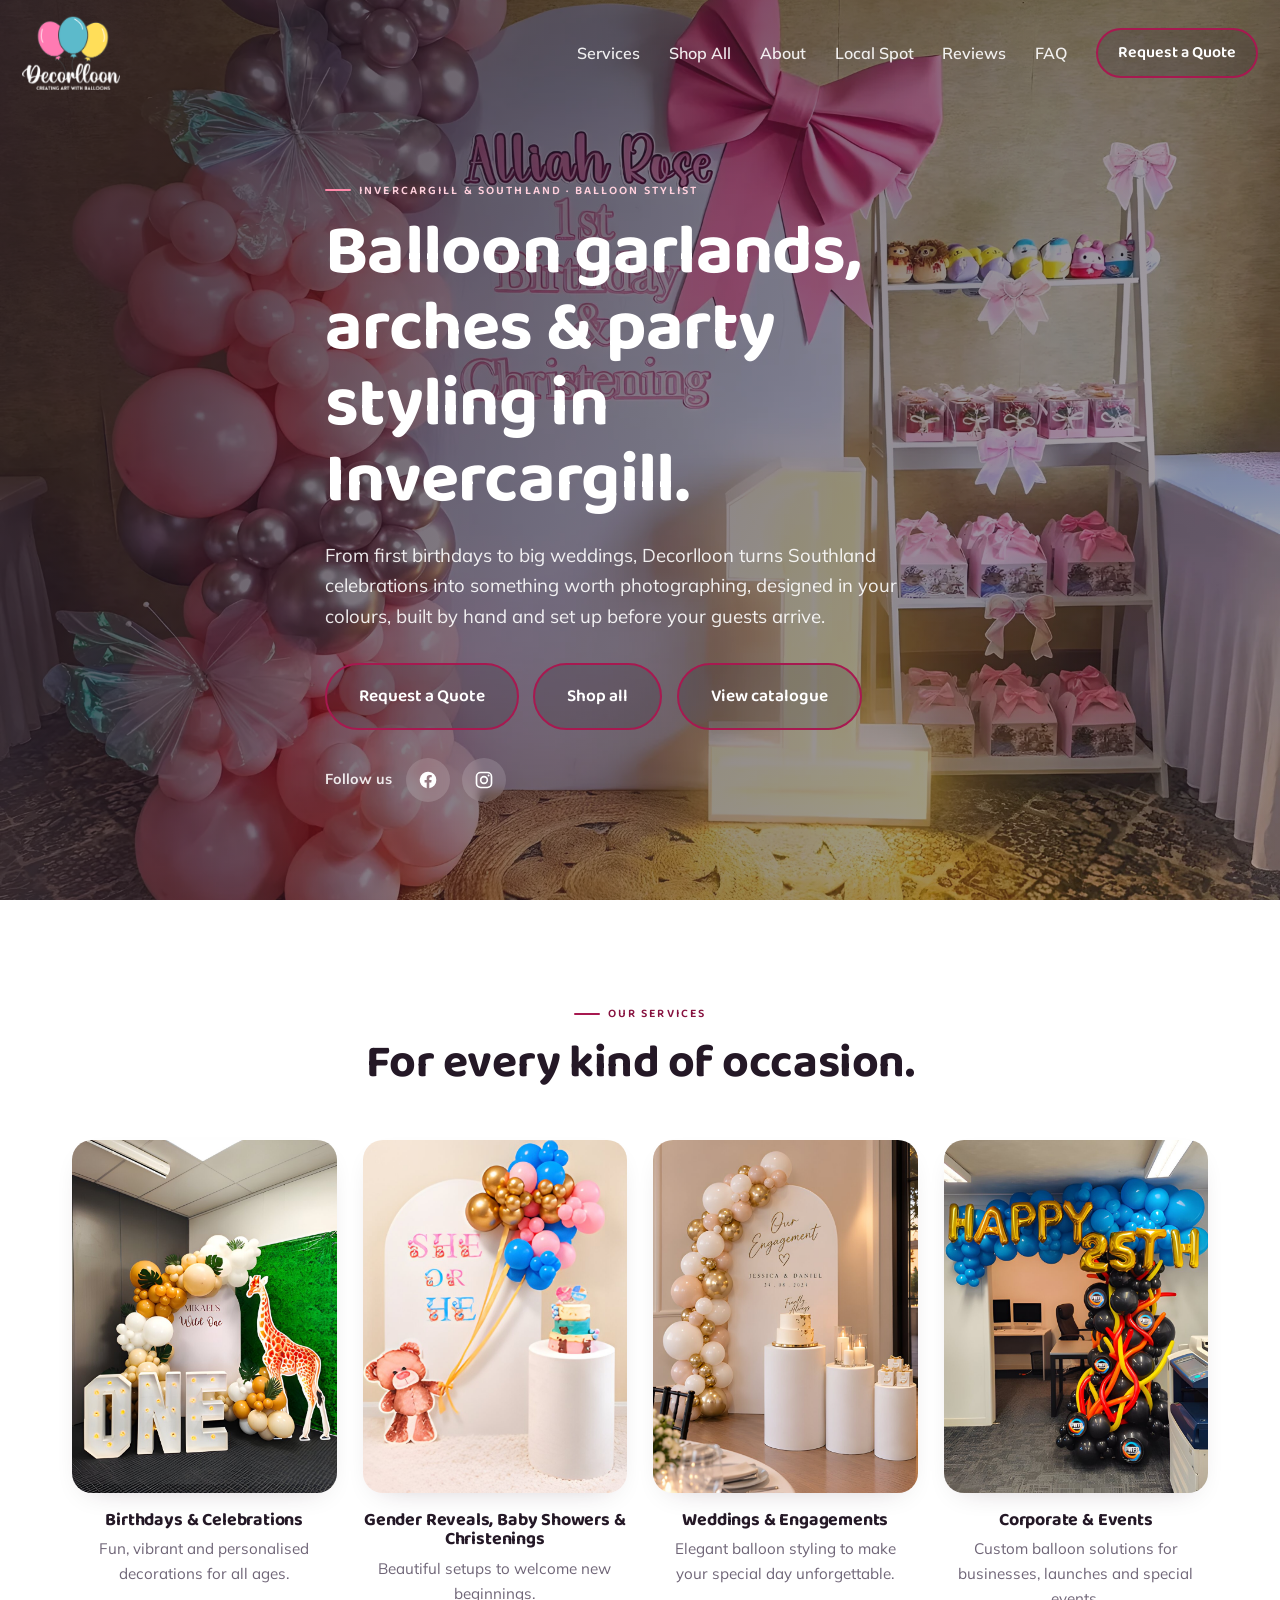
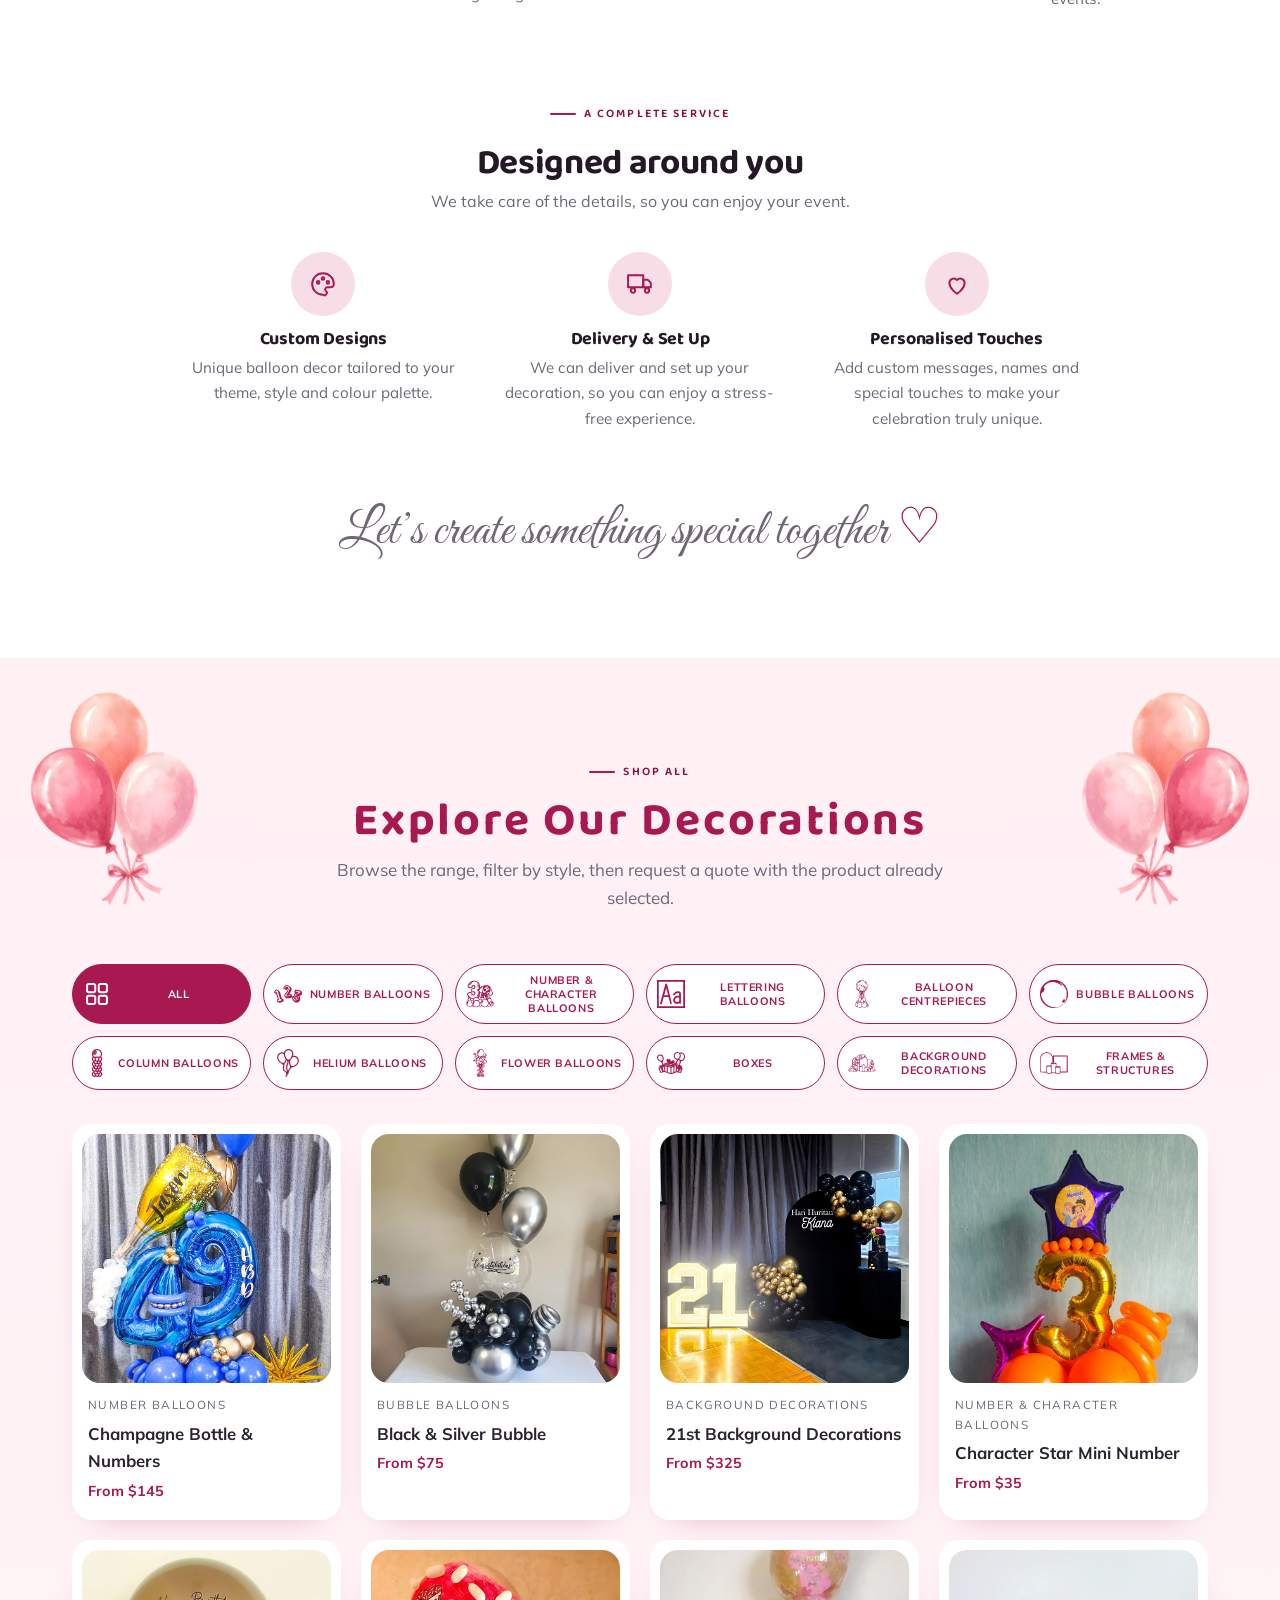
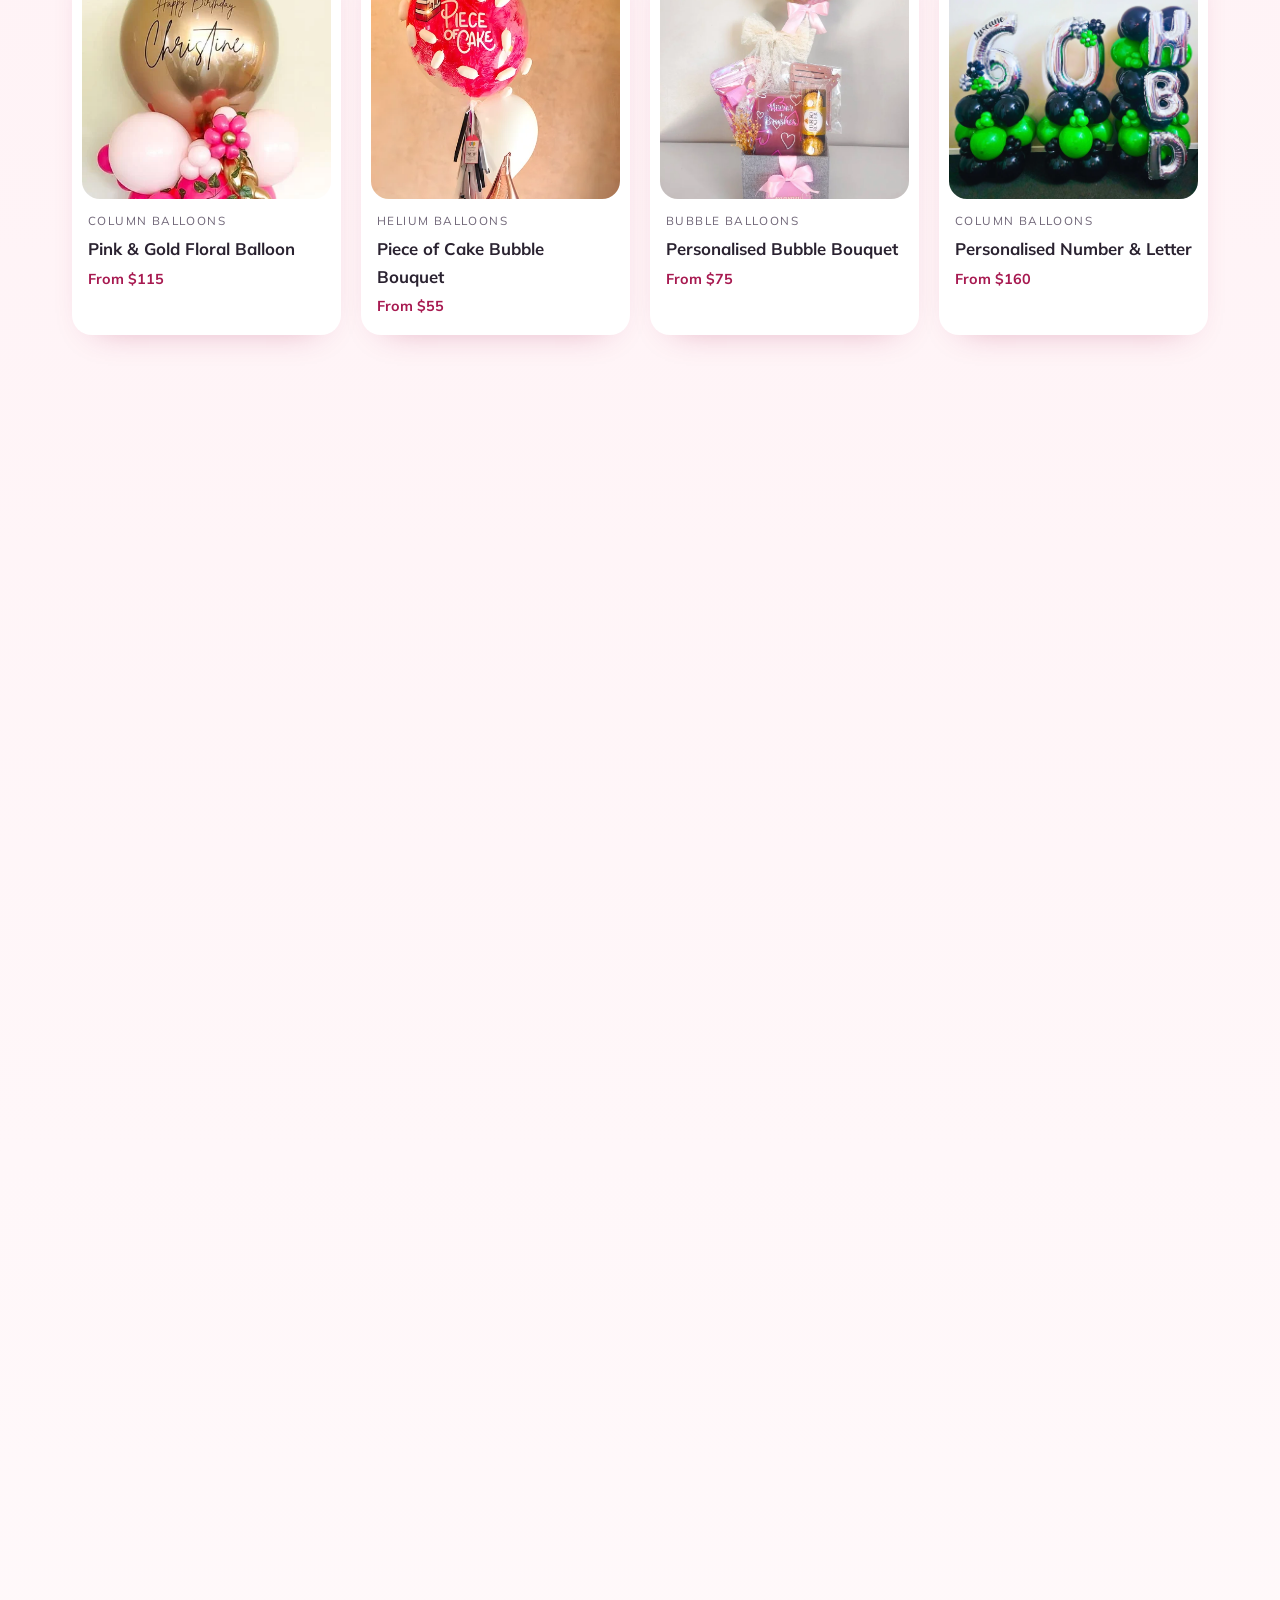
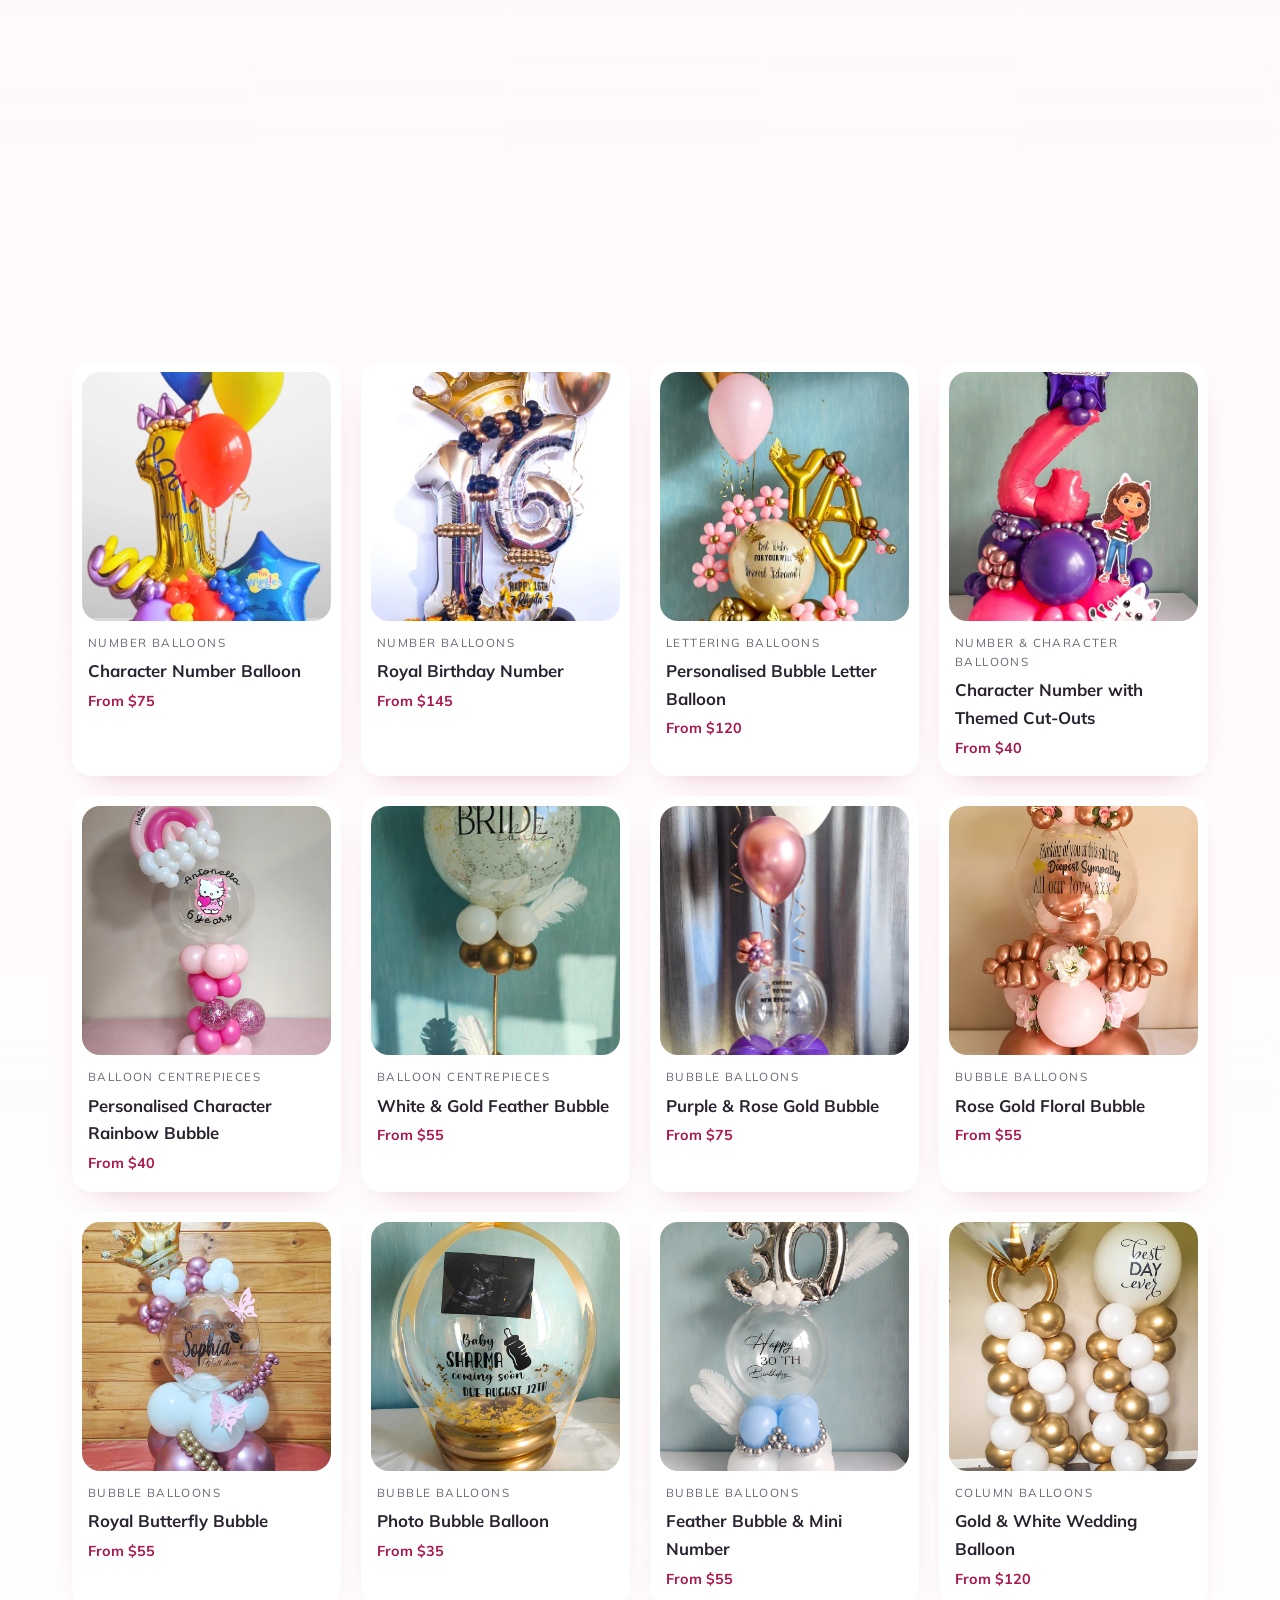
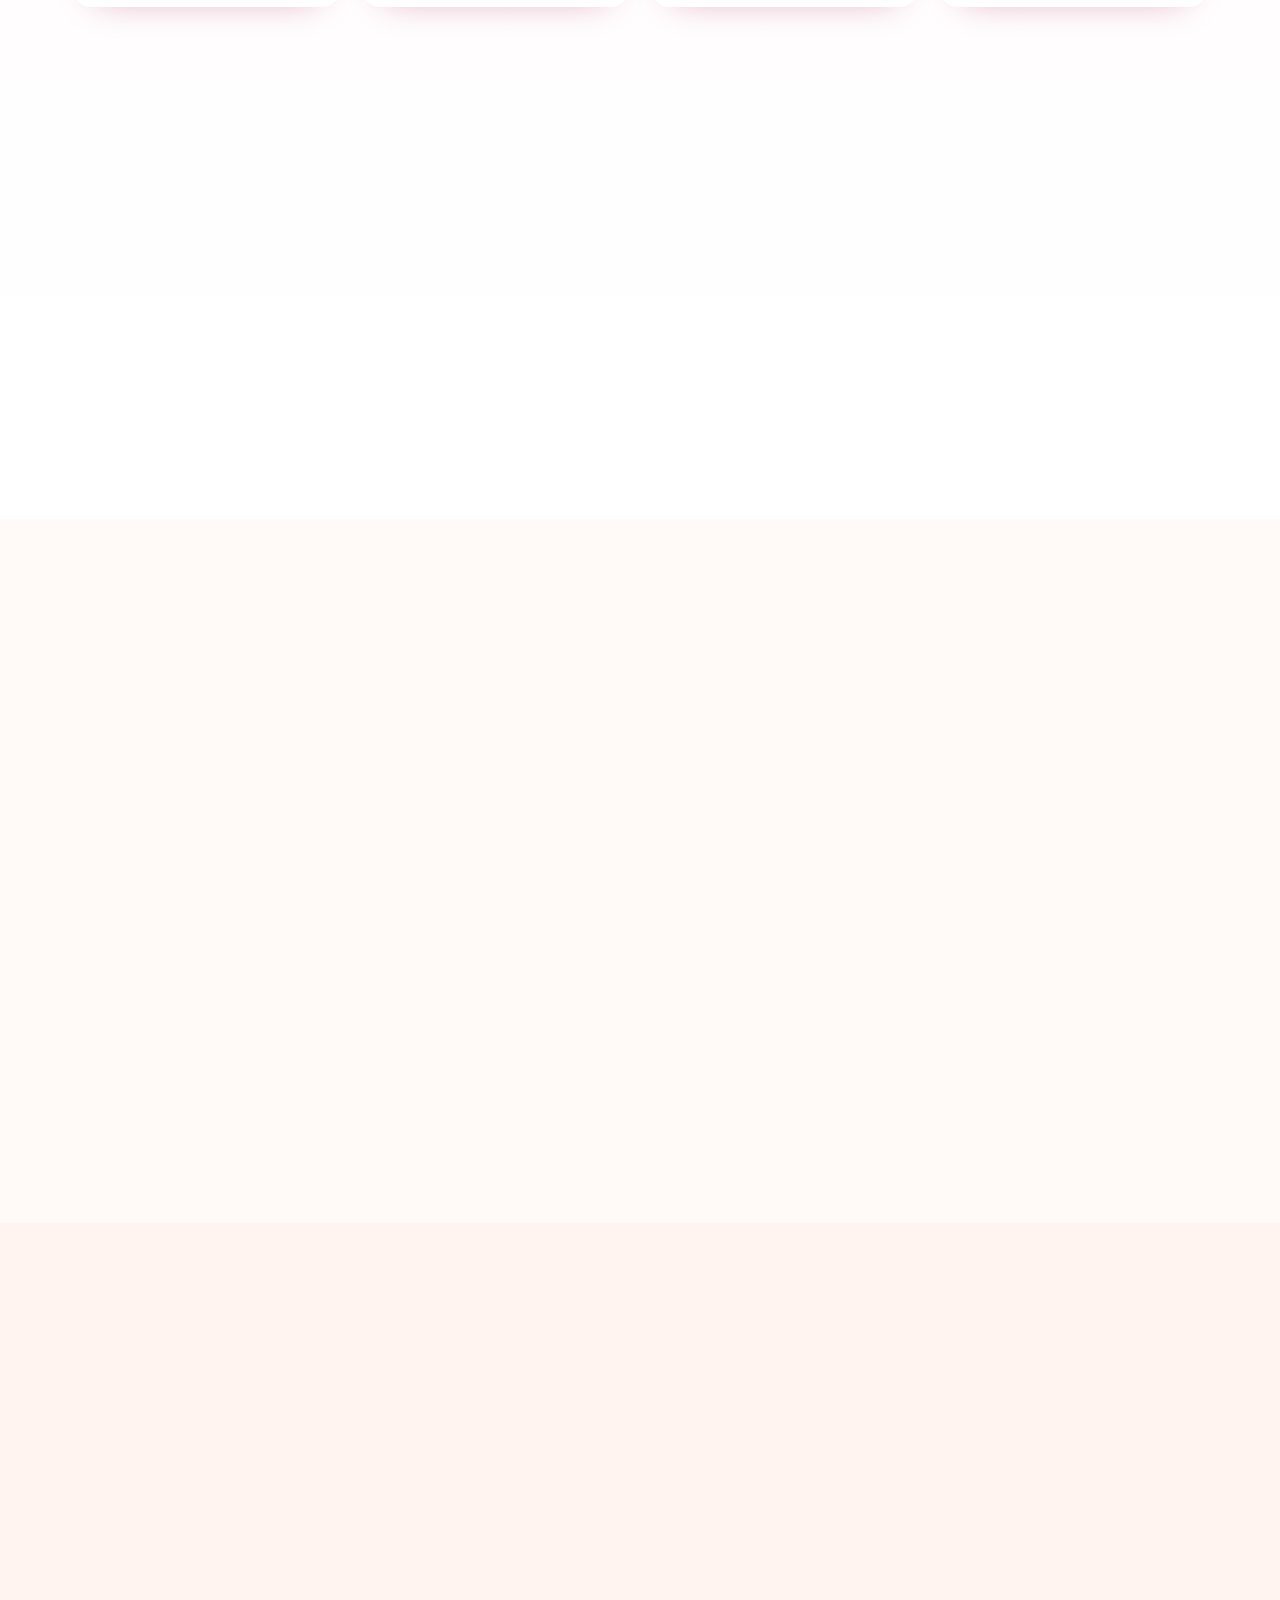
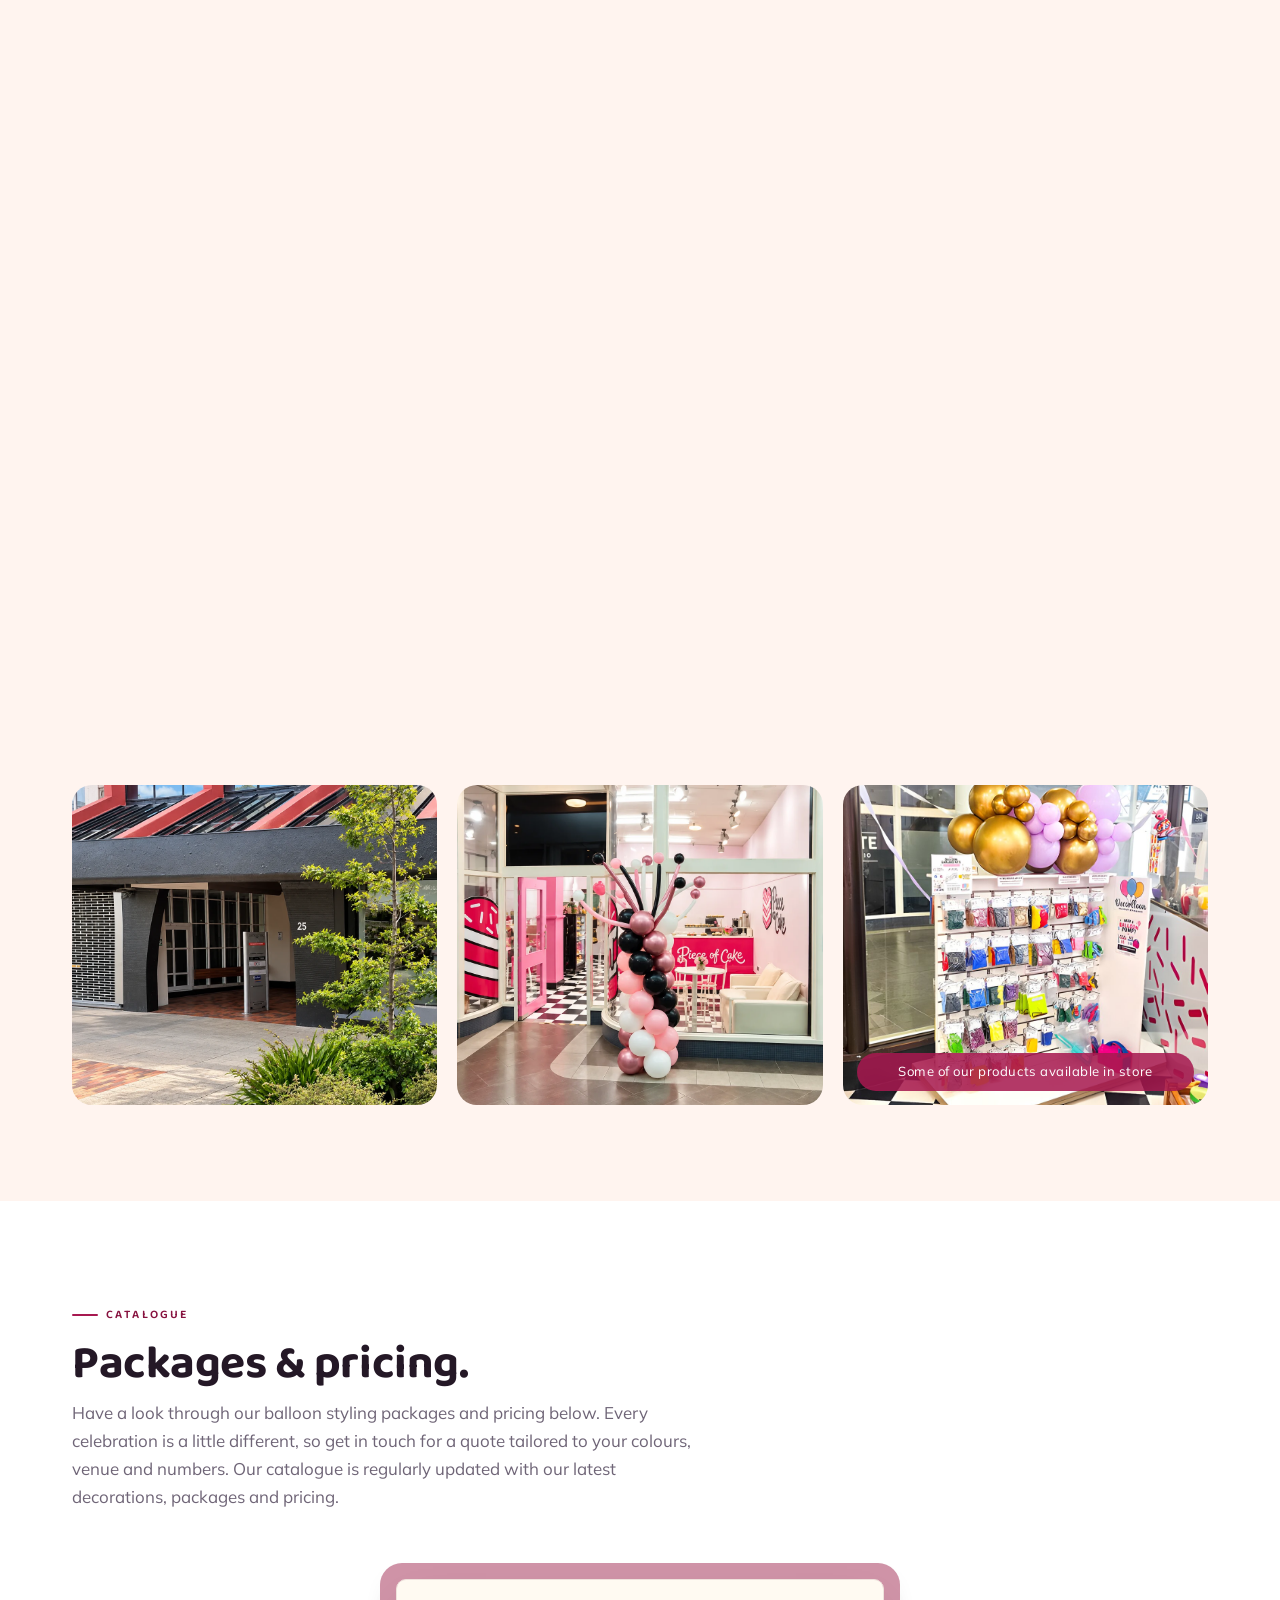
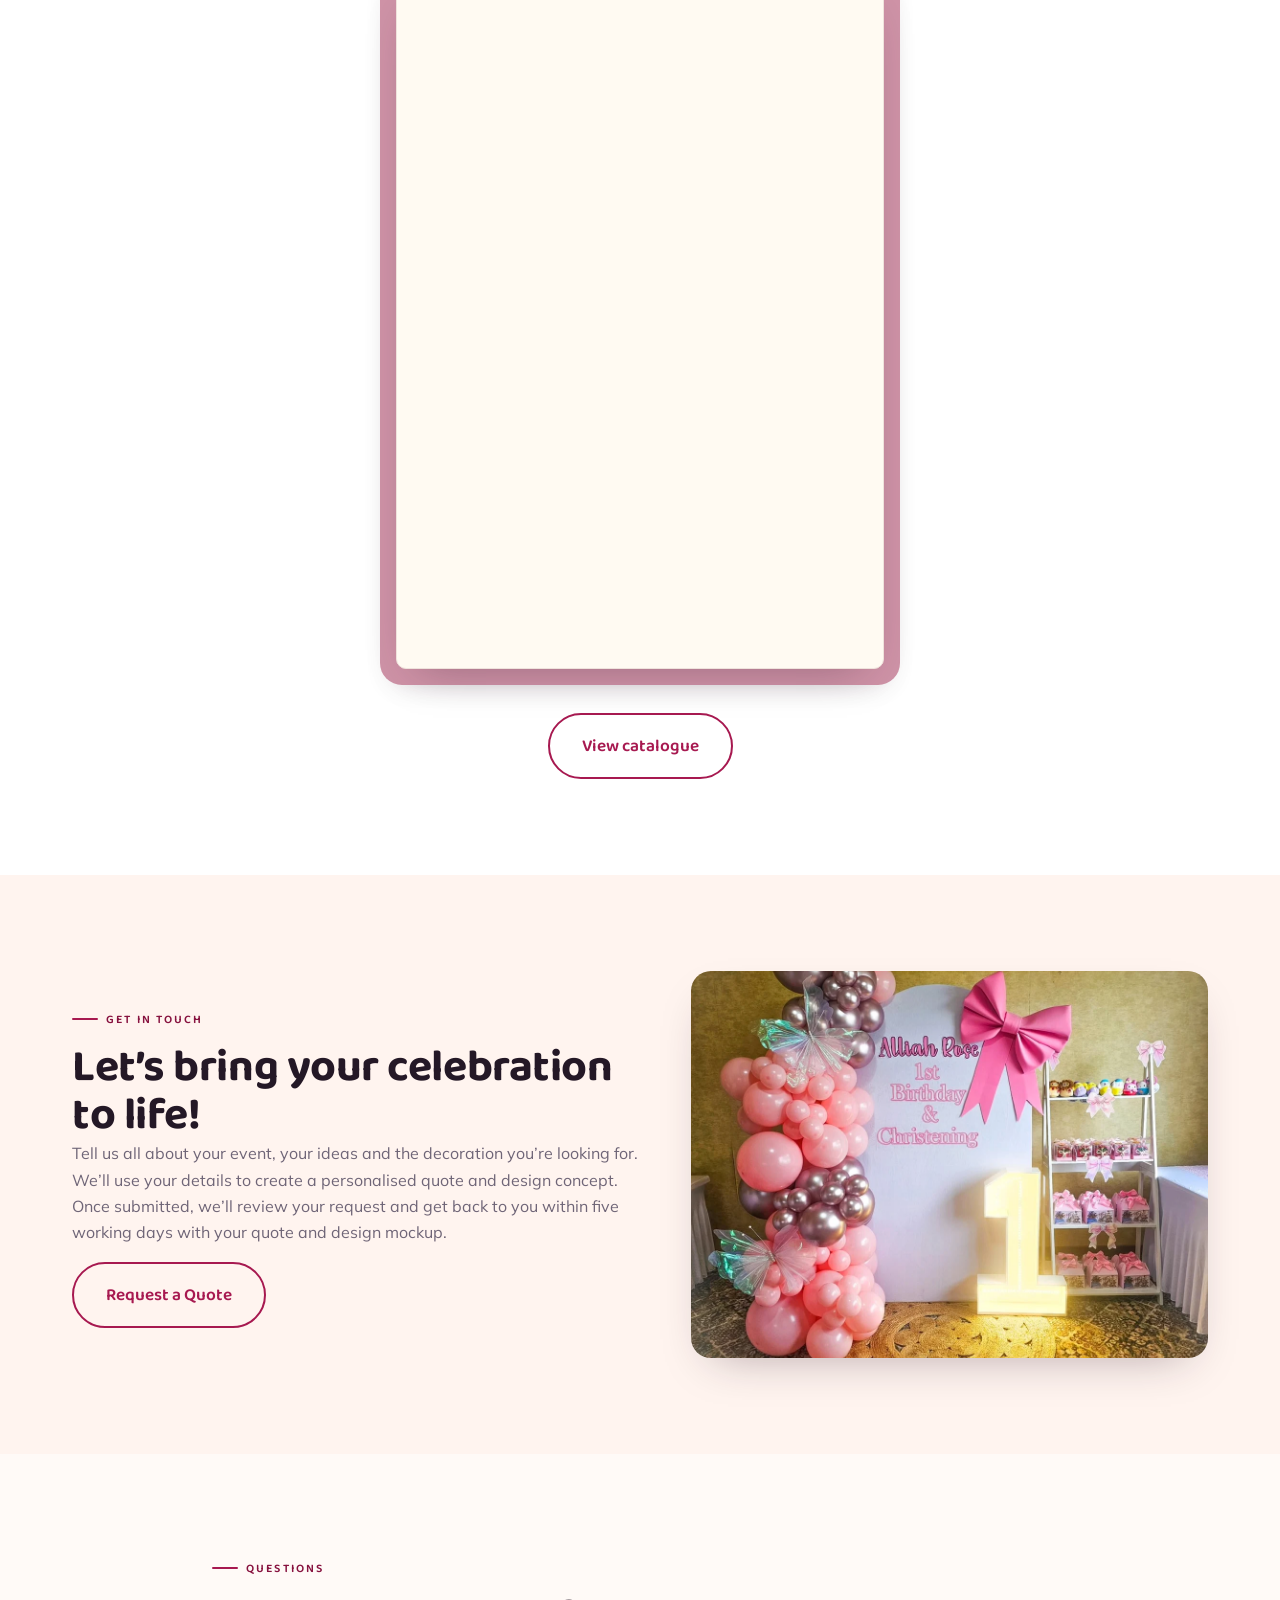
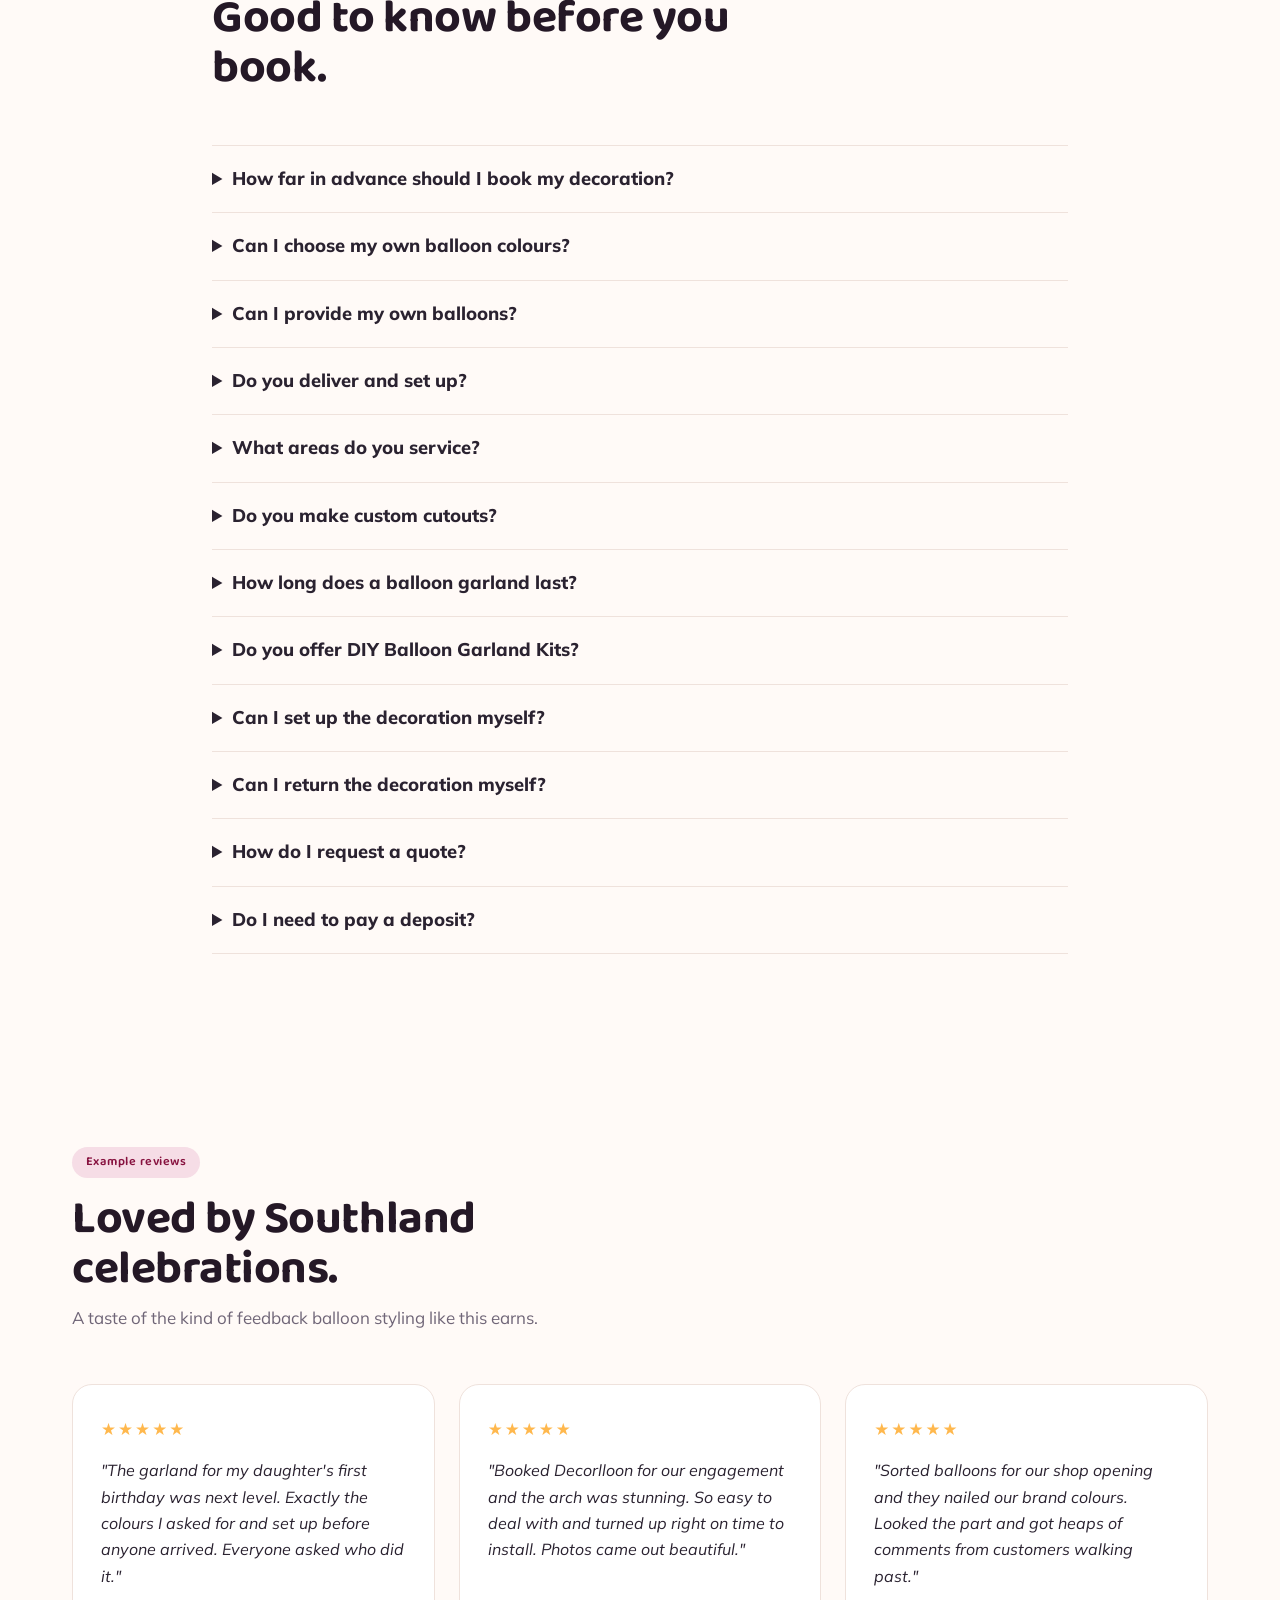
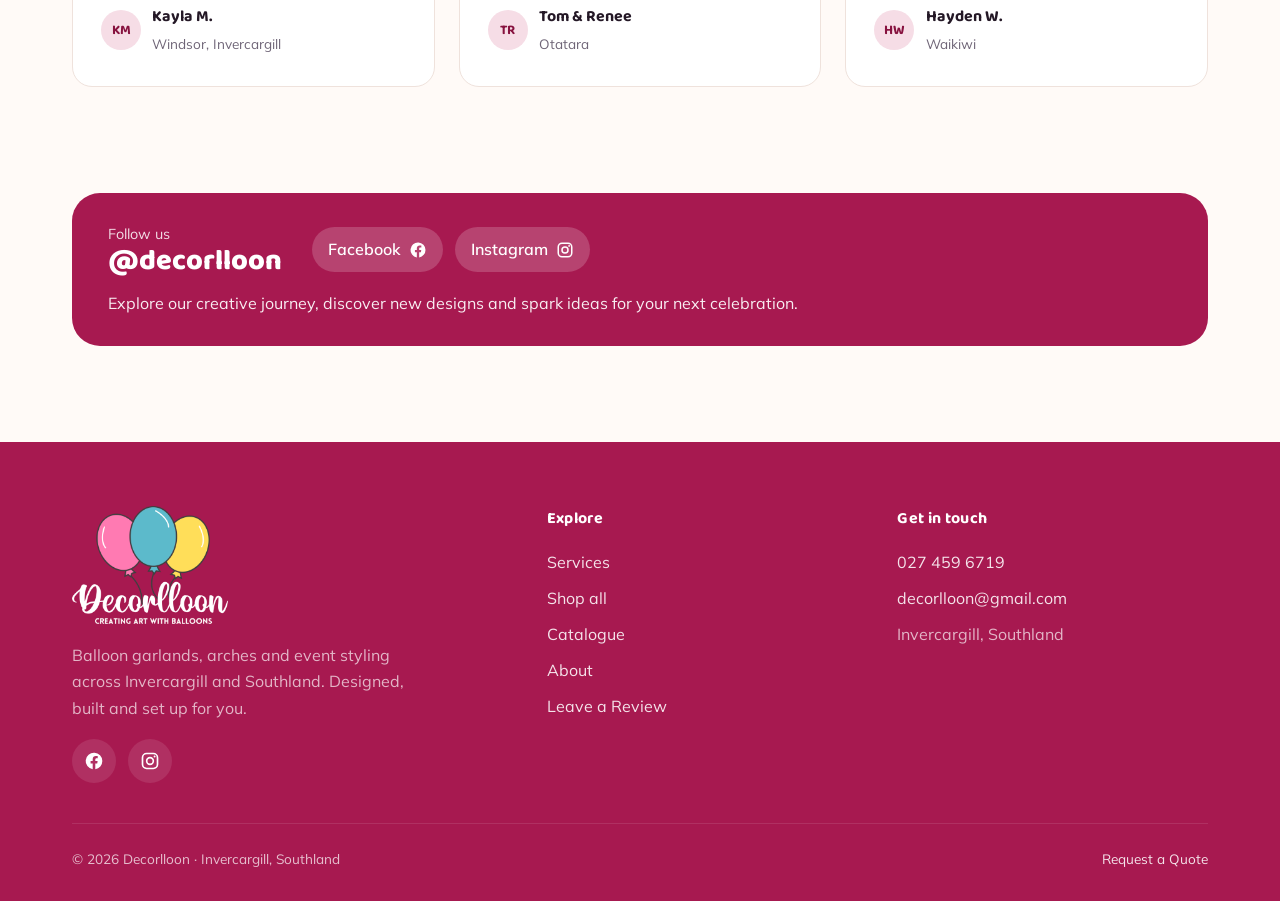
==== index.html @ 0e20dca3 "Shop All: Yasna's finalised names, corrected sizes and 27 more catalogue products - Renamed to her f" ====
<!DOCTYPE html>
<html lang="en-NZ">
<head>
<meta charset="UTF-8">
<meta name="viewport" content="width=device-width, initial-scale=1.0">
<title>Decorlloon | Balloon Styling, Invercargill</title>
<meta name="description" content="Decorlloon designs and installs balloon garlands, arches and party styling across Invercargill and Southland: birthdays, weddings, engagements and business events, set up for you.">
<meta property="og:title" content="Decorlloon | Balloon Styling, Invercargill">
<meta property="og:description" content="Balloon garlands, arches and event styling across Invercargill and Southland. Designed, built and set up for you.">
<meta property="og:type" content="website">
<meta property="og:image" content="https://decorlloon-demo.vercel.app/images/decor-01.jpg">
<link rel="icon" href="favicon.ico" sizes="any">
<link rel="icon" href="favicon-32.png" type="image/png" sizes="32x32">
<link rel="icon" href="favicon-192.png" type="image/png" sizes="192x192">
<link rel="apple-touch-icon" href="apple-touch-icon.png">
<link rel="preconnect" href="https://fonts.googleapis.com">
<link rel="preconnect" href="https://fonts.gstatic.com" crossorigin>
<link href="https://fonts.googleapis.com/css2?family=Baloo+2:wght@500;600;700;800&family=Great+Vibes&family=Mulish:wght@400;500;600;700&display=swap" rel="stylesheet">
<link rel="stylesheet" href="styles.css">
</head>
<body>

<!-- Nav -->
<nav class="nav" id="nav">
  <a href="index.html" class="brand" aria-label="Decorlloon home"><img class="brand-logo brand-logo--light" src="images/logo-full-white.png" width="1000" height="756" alt="Decorlloon, creating art with balloons"><img class="brand-logo brand-logo--dark" src="images/logo-full-dark.png" width="1000" height="756" alt="" aria-hidden="true"></a>
  <div class="nav-links" id="navLinks">
    <div class="nav-panel-head"><img class="nav-panel-logo" src="images/logo-full-dark.png" width="1000" height="756" alt="Decorlloon, creating art with balloons"><button class="nav-close" id="navClose" type="button" aria-label="Close menu"><svg viewBox="0 0 24 24" width="22" height="22" fill="none" stroke="currentColor" stroke-width="2" stroke-linecap="round" aria-hidden="true"><path d="M6 6l12 12M18 6L6 18"/></svg></button></div>
    <a href="#services">Services</a>
    <a href="#shop">Shop All</a>
    <a href="#about">About</a>
    <a href="#local-spot">Local Spot</a>
    <a href="#reviews">Reviews</a>
    <a href="#faq">FAQ</a>
    <a href="quote.html" class="btn btn--primary nav-cta">Request a Quote</a>
  </div>
  <button class="nav-toggle" id="navToggle" type="button" aria-label="Open menu" aria-expanded="false" aria-controls="navLinks"><span></span><span></span><span></span></button>
  <div class="nav-backdrop" id="navBackdrop" aria-hidden="true"></div>
</nav>

<!-- Hero -->
<header class="hero" id="top">
  <div class="hero-slides" id="heroSlides">
    <div class="hero-slide active" style="background-image:url('images/decor-01-1920.webp')"></div>
    <div class="hero-slide" data-bg="images/decor-11-1920.webp"></div>
    <div class="hero-slide" data-bg="images/decor-10-1920.webp"></div>
  </div>
  <div class="wrap hero-inner">
    <div class="eyebrow">Invercargill &amp; Southland · Balloon Stylist</div>
    <h1>Balloon garlands, arches &amp; party styling in Invercargill.</h1>
    <p class="hero-sub">From first birthdays to big weddings, Decorlloon turns Southland celebrations into something worth photographing, designed in your colours, built by hand and set up before your guests arrive.</p>
    <div class="hero-cta">
      <a href="quote.html" class="btn btn--primary btn--lg">Request a Quote</a>
      <a href="#shop" class="btn btn--primary btn--lg">Shop all</a>
      <a href="https://canva.link/decorlloon-catalogue" class="btn btn--primary btn--lg" target="_blank" rel="noopener">View catalogue</a>
    </div>
    <div class="socials hero-social">
      <span class="socials-label">Follow us</span>
      <a class="social-ic" href="https://www.facebook.com/Decorlloon/" target="_blank" rel="noopener" aria-label="Decorlloon on Facebook">
        <svg viewBox="0 0 24 24" fill="currentColor" aria-hidden="true"><path d="M22 12a10 10 0 1 0-11.56 9.88v-6.99H7.9V12h2.54V9.8c0-2.5 1.49-3.89 3.77-3.89 1.09 0 2.24.2 2.24.2v2.46h-1.26c-1.24 0-1.63.77-1.63 1.56V12h2.78l-.44 2.89h-2.34v6.99A10 10 0 0 0 22 12Z"/></svg>
      </a>
      <a class="social-ic" href="https://www.instagram.com/decorlloon/" target="_blank" rel="noopener" aria-label="Decorlloon on Instagram">
        <svg viewBox="0 0 24 24" fill="none" stroke="currentColor" stroke-width="2" stroke-linecap="round" stroke-linejoin="round" aria-hidden="true"><rect x="3" y="3" width="18" height="18" rx="5"/><circle cx="12" cy="12" r="4"/><circle cx="17.5" cy="6.5" r="1.2" fill="currentColor" stroke="none"/></svg>
      </a>
    </div>
  </div>
</header>

<!-- Services -->
<section class="section section--white" id="services">
  <div class="wrap">
    <div class="section-head reveal center">
      <div class="eyebrow">Our services</div>
      <h2>For every kind of occasion.</h2>
    </div>
    <div class="occasions">
      <article class="occasion reveal"><img src="images/services/svc-birthdays.jpg" alt="ONE first birthday balloon garland with a giraffe cutout" data-img-role="small" loading="lazy"><h3>Birthdays &amp; Celebrations</h3><p>Fun, vibrant and personalised decorations for all ages.</p></article>
      <article class="occasion reveal d1"><img src="images/services/svc-baby.jpg" alt="She or He gender reveal balloon styling with a teddy bear" data-img-role="small" loading="lazy"><h3>Gender Reveals, Baby Showers &amp; Christenings</h3><p>Beautiful setups to welcome new beginnings.</p></article>
      <article class="occasion reveal d2"><img src="images/services/svc-weddings.jpg" alt="Engagement balloon arch beside a cake table" data-img-role="small" loading="lazy"><h3>Weddings &amp; Engagements</h3><p>Elegant balloon styling to make your special day unforgettable.</p></article>
      <article class="occasion reveal"><img src="images/services/svc-corporate.jpg" alt="Happy 25th balloon arch and column in an office" data-img-role="small" loading="lazy"><h3>Corporate &amp; Events</h3><p>Custom balloon solutions for businesses, launches and special events.</p></article>
    </div>
    <div class="complete reveal">
      <div class="eyebrow center-eyebrow">A complete service</div>
      <h3>Designed around you</h3>
      <p>We take care of the details, so you can enjoy your event.</p>
      <div class="complete-grid">
        <div><span class="pill-ic"><svg width="26" height="26" viewBox="0 0 24 24" fill="none" stroke="currentColor" stroke-width="1.8" stroke-linecap="round" stroke-linejoin="round"><path d="M12 22a10 10 0 1 1 10-10c0 2.8-2.2 3-3.5 3H16a2 2 0 0 0-1.4 3.4A1.9 1.9 0 0 1 12 22Z"/><circle cx="7.5" cy="10.5" r="1.2"/><circle cx="12" cy="7" r="1.2"/><circle cx="16.5" cy="10.5" r="1.2"/></svg></span><h4>Custom Designs</h4><p>Unique balloon decor tailored to your theme, style and colour palette.</p></div>
        <div><span class="pill-ic"><svg width="26" height="26" viewBox="0 0 24 24" fill="none" stroke="currentColor" stroke-width="1.8" stroke-linecap="round" stroke-linejoin="round"><path d="M1 4h14v11H1z"/><path d="M15 8h4l3 3v4h-7z"/><circle cx="5.5" cy="18" r="2"/><circle cx="18.5" cy="18" r="2"/></svg></span><h4>Delivery &amp; Set Up</h4><p>We can deliver and set up your decoration, so you can enjoy a stress-free experience.</p></div>
        <div><span class="pill-ic"><svg width="26" height="26" viewBox="0 0 24 24" fill="none" stroke="currentColor" stroke-width="1.8" stroke-linecap="round" stroke-linejoin="round"><path d="M12 21s-7-4.5-7-10a4 4 0 0 1 7-2.6A4 4 0 0 1 19 11c0 5.5-7 10-7 10Z"/></svg></span><h4>Personalised Touches</h4><p>Add custom messages, names and special touches to make your celebration truly unique.</p></div>
      </div>
      <p class="script-line">Let’s create something special together <span aria-hidden="true">♡</span></p>
    </div>
  </div>
</section>

<!-- Shop all -->
<section class="section shop-section" id="shop">
  <img class="shop-deco shop-deco--left" src="images/shop-balloons-left.webp" width="742" height="952" alt="" aria-hidden="true" data-img-role="small" loading="lazy">
  <img class="shop-deco shop-deco--right" src="images/shop-balloons-right.webp" width="742" height="952" alt="" aria-hidden="true" data-img-role="small" loading="lazy">
  <div class="wrap">
    <div class="section-head center reveal">
      <div class="eyebrow center-eyebrow">Shop all</div>
      <h2 class="shop-title">Explore Our Decorations</h2>
      <p>Browse the range, filter by style, then request a quote with the product already selected.</p>
    </div>
    <div class="shop-filters" role="tablist" aria-label="Product categories">
      <button class="shop-filter active" data-filter="all" role="tab"><svg class="sf-ic" viewBox="0 0 24 24" fill="none" stroke="currentColor" stroke-width="1.7" stroke-linecap="round" stroke-linejoin="round" aria-hidden="true" focusable="false"><rect x="3.5" y="3.5" width="7" height="7" rx="1.5"/><rect x="13.5" y="3.5" width="7" height="7" rx="1.5"/><rect x="3.5" y="13.5" width="7" height="7" rx="1.5"/><rect x="13.5" y="13.5" width="7" height="7" rx="1.5"/></svg><span>All</span></button>
      <button class="shop-filter" data-filter="number" role="tab"><svg class="sf-ic" viewBox="0 0 816 512" aria-hidden="true" focusable="false"><path fill="currentColor" transform="translate(-31.685,543.872) scale(0.100,-0.100)" d="M3910 5433 c-321 -33 -625 -276 -795 -636 -119 -253 -108 -323 79 -464 60 -45 246 -143 272 -143 7 0 89 -38 182 -84 277 -137 347 -126 416 69 48 134 106 207 178 220 l36 7 7 -79 c33 -347 -225 -816 -738 -1340 -296 -302 -299 -325 -136 -884 25 -89 73 -157 128 -186 25 -13 74 -53 109 -89 145 -146 269 -227 380 -246 167 -28 1436 186 1520 257 l29 24 6 -97 c21 -328 104 -577 245 -735 37 -40 87 -102 111 -136 149 -208 439 -407 696 -477 141 -39 385 -41 515 -6 281 78 568 296 675 515 186 381 166 910 -47 1231 -29 43 -63 96 -76 117 l-23 39 28 11 c15 6 62 24 103 39 112 41 367 148 430 180 178 91 235 234 234 590 0 259 -40 372 -187 524 -38 39 -75 88 -84 109 -34 82 -75 99 -313 127 -413 50 -776 131 -1216 270 -189 60 -214 46 -268 -151 -30 -107 -66 -214 -147 -437 -21 -56 -15 -109 19 -177 29 -58 141 -220 171 -249 32 -31 39 -46 20 -46 -33 0 -178 -81 -211 -118 -85 -94 -86 -323 -3 -652 25 -99 60 -150 104 -150 11 0 65 -52 136 -133 157 -178 212 -208 315 -173 25 8 59 15 77 14 17 -1 46 5 63 12 29 12 117 9 140 -5 34 -21 -7 -142 -78 -232 -67 -83 -213 -172 -288 -173 -22 0 -88 127 -114 220 -26 97 -59 142 -209 290 -80 80 -157 161 -170 179 -98 134 -407 118 -543 -26 l-46 -50 -7 91 c-19 261 -90 413 -242 518 -24 16 -43 35 -43 43 0 26 -51 75 -90 85 -33 9 -75 4 -260 -30 -121 -23 -225 -40 -231 -38 -5 2 26 59 70 128 259 412 525 942 582 1162 88 342 -21 575 -421 898 -30 25 -86 74 -125 111 -193 182 -389 291 -600 333 -76 15 -283 38 -315 34 -8 0 -31 -3 -50 -5z m336 -303 c309 -72 620 -356 640 -585 33 -368 -388 -1237 -913 -1887 -77 -95 -91 -132 -73 -197 29 -108 52 -108 620 -12 261 45 498 85 526 89 l51 9 12 -85 c14 -98 17 -92 -51 -103 -476 -76 -1281 -183 -1340 -177 -31 3 -34 7 -50 58 -45 148 -70 251 -75 307 l-6 62 194 198 c452 463 691 849 775 1253 102 487 -222 991 -588 915 -213 -44 -368 -200 -423 -425 -21 -87 -47 -83 -183 27 l-43 35 42 76 c211 388 499 532 885 442z m2536 -1278 c306 -99 691 -180 1116 -238 50 -6 49 8 30 -266 l-11 -177 -76 -26 c-115 -41 -930 -341 -979 -360 -109 -44 -131 -164 -48 -261 53 -61 136 -101 288 -135 160 -36 205 -56 259 -117 176 -198 177 -576 2 -846 -239 -370 -744 -522 -1127 -341 -90 42 -237 200 -282 301 -73 165 -105 507 -53 563 30 32 109 30 109 -3 0 -48 59 -254 94 -330 98 -214 269 -359 471 -401 278 -58 610 127 744 417 112 239 79 444 -100 620 -128 126 -322 195 -576 206 -150 6 -134 -8 -152 122 -17 124 -22 204 -14 216 5 6 211 89 458 183 619 237 589 221 589 326 0 115 0 115 -517 224 -230 49 -420 90 -422 93 -8 8 80 268 90 264 6 -2 54 -17 107 -34z M968 4181 c-133 -43 -477 -452 -622 -740 -56 -110 -43 -136 152 -303 407 -347 444 -375 513 -384 46 -6 50 -9 59 -43 5 -20 52 -207 104 -416 110 -438 170 -638 264 -872 l21 -52 -67 -6 c-197 -19 -274 -88 -259 -230 6 -52 124 -388 178 -505 57 -123 73 -133 404 -246 209 -71 273 -81 379 -61 286 57 903 323 1009 436 94 100 91 240 -9 490 -63 158 -143 236 -352 345 -155 80 -141 60 -244 351 -138 387 -249 773 -313 1085 -92 452 -97 462 -345 685 -70 63 -139 131 -154 153 -40 58 -88 88 -334 207 -235 114 -302 132 -384 106z m297 -380 c217 -105 201 -85 249 -313 114 -536 253 -1060 436 -1643 150 -475 181 -506 441 -428 10 3 20 -6 28 -23 14 -32 83 -279 85 -307 1 -23 -331 -158 -658 -267 -265 -89 -291 -93 -300 -54 -4 14 -32 87 -62 162 -30 75 -58 144 -60 153 -5 13 15 18 124 31 259 33 286 81 180 323 -120 275 -175 452 -324 1045 -234 931 -273 1022 -420 981 -34 -9 -187 -143 -209 -182 -10 -17 -14 -16 -55 17 -25 20 -55 44 -68 55 l-23 18 37 58 c82 129 278 376 350 441 37 33 49 30 249 -67z"/></svg><span>Number Balloons</span></button>
      <button class="shop-filter" data-filter="character" role="tab"><svg class="sf-ic" viewBox="0 0 1284 1230" aria-hidden="true" focusable="false"><path fill="currentColor" transform="translate(0,1230) scale(4,-4)" d="M90 305 c0 0 -2 0 -4 0 -4 0 -9 -1 -12 -3 -1 0 -3 -1 -4 -1 -4 -1 -7 -2 -12 -5 -1 -1 -2 -2 -3 -2 -5 -2 -7 -4 -10 -6 -1 -1 -3 -2 -4 -3 -2 -2 -5 -5 -6 -7 -1 0 -2 -2 -4 -4 -3 -3 -5 -6 -6 -9 0 -1 -1 -2 -1 -3 -3 -4 -4 -8 -5 -19 0 -3 1 -5 2 -7 0 -1 1 -2 1 -2 2 -6 9 -12 16 -13 1 0 4 -1 5 -1 4 -1 6 -1 11 -1 11 0 17 3 20 12 4 11 12 15 19 9 6 -6 3 -15 -7 -19 0 0 -2 0 -6 0 l-6 0 -2 -1 c-1 -1 -3 -2 -3 -2 -3 -1 -7 -6 -8 -9 -4 -12 -1 -30 6 -32 1 -1 2 -1 3 -2 2 -1 2 -1 8 -2 6 0 6 0 8 0 11 -4 14 -14 6 -21 -6 -6 -14 -4 -18 3 -2 3 -2 4 -3 6 -1 6 -5 11 -10 13 -1 0 -2 1 -3 1 -3 2 -11 2 -17 1 -1 0 -3 -1 -3 -1 -9 -1 -13 -3 -17 -7 -2 -2 -3 -2 -4 -4 0 -2 -1 -3 -2 -4 -1 -2 -1 -13 1 -18 0 -1 1 -3 1 -4 0 -1 0 -2 1 -4 1 -1 1 -3 2 -4 0 -1 2 -5 4 -6 0 -1 1 -2 1 -3 1 -1 2 -3 3 -4 2 -3 2 -3 2 -4 -4 -3 -5 -4 -6 -5 -6 -7 -7 -18 -2 -26 0 -2 0 -2 -2 -4 -20 -17 -21 -46 -2 -62 13 -9 31 -11 47 -3 l3 1 1 0 c5 -3 8 -4 17 -3 l1 0 2 -1 c16 -13 41 -12 56 2 2 2 3 3 4 2 8 -4 19 -4 27 0 3 2 3 2 6 0 16 -14 41 -16 59 -4 3 3 3 3 5 1 8 -6 20 -6 28 1 2 1 2 1 5 0 7 -2 17 0 24 5 14 9 18 30 9 44 -4 6 -9 10 -15 12 -4 1 -4 1 -4 7 l0 6 -1 3 c-1 2 -3 5 -4 7 -3 3 -3 3 -3 7 0 9 -5 16 -14 20 -4 1 -12 1 -16 -1 -4 -1 -4 -2 -4 5 0 3 -1 5 -1 7 0 1 -1 4 -1 5 0 3 -1 4 -2 5 -1 1 -2 5 -2 6 -1 1 0 1 1 1 1 0 3 1 4 1 4 1 4 1 4 -4 0 -9 2 -11 10 -11 l2 0 2 -1 c8 -6 19 -6 26 1 1 2 2 2 3 2 4 1 8 4 9 9 1 1 1 2 2 3 3 3 3 5 3 11 1 7 -1 11 -7 18 -5 5 -7 9 -8 17 -1 7 -6 13 -11 16 -2 1 -2 1 -3 3 0 0 0 1 0 2 0 1 -1 4 -1 7 0 7 0 8 -4 12 -6 7 -12 11 -17 11 -4 0 -4 0 -4 3 0 4 -2 5 -6 5 -4 0 -6 -1 -10 -3 -3 -2 -6 -2 -9 0 -3 3 -13 3 -21 0 -7 -2 -9 -4 -11 -8 -3 -4 -4 -5 -6 -4 -2 1 -9 1 -12 1 -5 -1 -11 -5 -17 -12 -6 -7 -7 -7 -5 -2 1 8 1 24 0 30 -1 1 -1 3 -1 3 0 1 -1 2 -1 3 -1 1 -1 2 -2 4 -1 4 -3 8 -6 11 -1 1 -2 2 -3 3 -3 4 -8 9 -11 11 -1 0 -3 1 -4 2 -2 2 -5 4 -8 4 -1 1 -3 1 -4 2 -2 1 -5 2 -9 3 -1 0 -4 0 -5 1 -3 0 -13 1 -15 0z m10 -6 c5 -1 3 -2 -7 -2 -4 0 -9 0 -10 0 -3 -1 -3 -1 -3 0 1 0 1 0 1 0 0 0 2 1 4 1 5 1 12 2 15 1z m11 -2 c2 -1 3 -1 3 -2 0 0 0 0 -2 0 -1 1 -3 1 -4 1 -2 1 -4 1 -3 2 1 0 3 0 6 -1z m-12 -4 c2 -1 4 -1 5 -1 0 0 2 -1 3 -1 1 0 3 -1 3 -1 0 0 1 0 2 0 1 -1 3 -1 4 -2 4 -1 6 0 5 4 -1 2 3 0 6 -2 1 -2 1 -2 -1 -2 -2 0 -3 0 -3 -2 0 -1 0 -2 4 -4 5 -4 12 -12 14 -15 3 -6 7 -4 4 2 0 1 -1 3 -2 4 -1 2 -1 3 0 2 4 -3 6 -8 5 -10 0 0 0 -1 0 -2 -1 -1 -1 -1 -2 -2 l-1 -1 1 -2 c0 -4 -1 -4 -2 -1 -2 5 -5 8 -9 8 -4 1 -5 -2 -1 -13 1 -5 1 -5 1 -14 0 -9 0 -9 2 -10 4 -2 7 1 8 7 1 5 2 12 1 15 -1 2 -1 4 0 4 0 0 1 -1 1 -3 0 -1 0 -3 1 -3 1 -2 1 -10 0 -14 -1 -8 -1 -10 0 -11 0 -1 0 -4 -1 -6 -1 -3 -2 -3 -3 -2 0 2 -2 2 -3 0 -1 0 -2 0 -3 -1 0 0 -1 0 -1 -1 0 0 0 -1 0 -2 -1 -2 -2 -2 -4 -2 -3 0 -4 -2 -2 -5 1 -1 0 -2 -3 -3 -3 0 -4 -1 -4 -2 0 -2 1 -2 4 -2 3 0 3 -1 5 -3 2 -3 3 -4 3 -5 0 -1 0 -2 2 -2 3 -1 10 -13 10 -21 0 -1 1 -2 1 -4 1 -3 1 -5 0 -9 0 -1 -1 -3 -1 -4 0 -1 0 -3 0 -4 -1 -2 -1 -4 0 -5 2 -3 1 -7 -1 -5 -2 1 -3 0 -7 -5 -2 -3 -3 -6 -1 -7 1 0 1 -1 -1 -1 -1 -1 -1 -1 -1 -3 -1 -2 -1 -3 -2 -3 -1 -1 -1 -1 -3 1 -1 1 -1 1 -2 1 -1 0 -4 -1 -7 0 -15 0 -24 -4 -33 -13 -4 -4 -4 -4 -6 -2 -4 5 -7 5 -15 5 l-6 0 -4 2 c-14 7 -23 16 -30 29 -1 3 -1 3 0 5 1 3 0 4 -2 4 -2 0 -3 0 -3 -2 -1 -1 -1 -2 -2 -1 -1 2 -1 4 0 7 0 2 0 2 2 3 2 0 2 0 3 2 2 2 2 3 4 4 2 1 4 2 6 2 2 -1 4 -1 5 1 1 1 2 1 8 1 4 0 5 0 5 -1 0 -2 0 -2 1 -3 1 0 1 0 2 -1 0 0 1 0 1 -1 l1 -1 -1 -1 c-1 -2 -1 -4 1 -4 1 0 2 -1 2 -2 0 -1 1 -3 2 -5 1 -1 1 -2 0 -3 -1 -4 1 -5 5 -3 2 0 1 0 4 -1 2 0 3 -1 4 -1 2 -1 3 -1 4 -3 0 -3 3 -3 4 0 1 2 2 2 5 3 1 0 3 1 4 1 1 1 2 1 4 0 3 -2 5 0 4 4 -1 3 -1 3 1 4 2 2 4 7 5 12 l0 2 2 2 c2 2 2 4 -1 4 -1 1 -2 2 -2 3 0 0 -2 3 -4 6 -1 1 -1 2 -1 3 0 1 -1 2 -3 2 -1 0 -2 1 -3 1 -3 2 -5 2 -7 3 -2 0 -4 0 -5 1 -3 1 -5 1 -6 -1 -3 -3 -2 -4 3 -4 2 0 2 -1 0 -1 -3 -1 -6 0 -7 2 -1 1 -2 1 -2 1 l-1 1 1 0 c1 1 1 3 0 6 -2 4 -2 9 0 14 1 3 1 5 0 6 -1 1 0 3 3 3 l1 0 0 -1 c1 -1 1 -1 2 -2 1 0 2 -1 2 -1 2 -1 3 -1 5 0 1 1 2 1 3 1 1 0 4 1 7 2 1 1 1 1 3 1 2 0 2 0 2 2 0 1 1 4 3 5 2 2 4 6 4 11 0 1 1 2 1 3 2 3 2 4 0 5 -1 1 -1 1 -3 4 0 1 -1 3 -2 4 -1 1 -1 2 -1 3 0 3 0 3 -3 3 -2 0 -3 0 -4 3 -1 2 -2 2 -4 0 -1 -1 -2 -1 -5 -1 l-4 0 -1 1 c-2 3 -5 2 -5 -1 0 -1 0 -2 -3 -4 -2 -1 -3 -2 -3 -4 -1 -1 0 -1 -4 -1 -3 0 -3 -1 -2 -4 0 -1 0 -1 -1 -3 0 -3 -1 -3 -2 -4 -2 0 -2 -3 -1 -6 0 -1 -1 -3 -2 -3 -1 0 -1 0 -2 -1 -1 0 -2 0 -4 0 -1 0 -1 1 2 1 3 1 3 1 3 2 0 1 0 1 -1 1 -1 1 -5 2 -6 2 -1 0 -3 1 -3 1 -1 0 -2 1 -3 1 -5 0 -11 4 -12 6 0 3 -2 3 -4 2 -2 -1 -3 1 -2 3 1 1 2 2 2 2 1 0 3 2 3 4 1 2 2 5 3 6 2 2 1 5 -1 5 -2 0 -2 2 0 4 1 0 1 0 1 -1 0 -1 1 -1 1 -2 1 0 2 1 4 2 l0 0 0 -3 c0 -4 1 -5 2 -5 3 -2 6 0 9 5 3 4 6 7 10 11 4 3 5 4 5 6 0 2 -1 3 -2 4 -1 1 -1 1 0 2 4 2 10 5 12 5 0 0 2 0 3 1 1 0 2 1 3 1 1 0 2 1 3 1 3 1 10 1 15 1z m34 -7 c1 -1 5 -5 5 -6 0 0 0 0 -4 4 -4 3 -4 4 -1 2z m-78 -1 c-2 -2 -3 -4 -3 -4 0 -2 -2 -4 -4 -7 -1 0 -3 -2 -4 -3 -3 -5 -4 -5 -4 -4 -1 1 -1 1 -1 2 -2 2 3 8 8 11 1 0 2 1 3 2 2 2 6 5 5 3z m96 -26 c1 0 1 -2 1 -3 l0 -1 -1 2 c-1 2 -1 4 0 2z m-11 -7 c2 -4 3 -8 1 -12 -1 -5 -1 -4 -2 3 0 6 0 7 0 9 -1 3 0 3 1 0z m-68 -8 c1 0 -1 -3 -2 -3 -1 0 -1 2 0 3 0 1 2 1 2 0z m170 -1 c0 -1 1 -1 4 -1 5 0 9 -2 11 -6 1 -3 0 -3 -3 -1 -7 3 -10 1 -6 -4 3 -3 4 -5 2 -9 -2 -3 -3 -2 -4 2 0 2 -1 4 -2 5 -1 0 -2 0 -4 0 -1 0 -1 0 -2 0 -3 4 -6 1 -3 -4 1 -2 2 -4 4 -5 1 -1 2 -2 3 -3 5 -8 14 -3 15 6 0 3 0 3 1 3 1 0 9 -8 9 -10 0 -1 0 -1 -4 -1 -3 0 -4 -1 -4 -4 0 -2 0 -2 2 -3 1 0 2 -1 3 -1 2 -1 2 -2 4 -2 2 0 2 0 2 -3 0 -4 -2 -4 -4 -1 -2 2 -2 2 -4 2 -7 2 -13 0 -16 -7 -1 -1 -2 -3 -2 -4 l-1 -2 -2 -1 c-1 0 -3 0 -4 0 -3 1 -4 0 -5 0 -4 -1 -5 0 -3 4 1 5 1 10 -1 14 -2 6 -9 9 -15 7 -3 0 -3 0 -6 0 -1 1 -1 0 -2 0 0 0 -1 0 -1 0 -1 1 5 9 8 11 0 0 1 1 2 2 3 3 8 6 14 8 5 1 6 2 9 5 3 4 4 4 5 3z m-52 -8 c3 -2 4 -4 4 -8 0 -4 0 -5 -2 -12 -2 -6 -2 -7 -2 -16 -1 -13 -3 -19 -9 -24 -8 -8 -21 -4 -23 6 -1 1 -1 2 -2 3 -5 6 -4 10 2 21 3 4 3 6 0 6 -2 0 -2 1 1 4 2 2 3 2 3 1 1 -2 1 -3 3 -2 2 0 3 0 6 4 6 6 10 10 14 12 2 1 2 2 2 3 0 3 1 3 3 2z m-123 -2 c0 -1 -1 -3 -1 -2 0 0 0 2 1 2 0 1 0 1 0 0z m134 -27 c0 -1 0 -3 0 -6 0 -8 1 -9 6 -12 2 -1 8 -2 12 -3 2 0 2 0 3 0 1 -1 2 -1 4 -1 2 1 3 0 3 -2 0 -3 0 -5 3 -8 1 -1 1 -1 1 -2 -3 -2 -10 2 -12 7 -1 2 -2 3 -4 3 -4 0 -5 -2 -3 -6 1 -1 1 -3 2 -4 2 -10 6 -14 14 -14 2 0 3 -1 1 -1 -3 -2 -8 0 -13 4 -2 2 -3 3 -6 3 -6 1 -15 8 -17 13 -1 1 -1 1 0 5 0 2 0 5 1 7 0 5 1 10 2 13 2 5 2 6 3 4z m83 -1 c2 -1 6 -7 6 -13 2 -7 4 -11 8 -15 3 -4 5 -7 5 -8 l0 -1 -2 1 c-4 3 -5 0 -3 -5 3 -7 4 -10 2 -13 -1 -3 -3 -4 -3 -1 -1 3 -3 3 -5 0 -2 -7 -5 -10 -9 -12 -6 -1 -14 4 -15 10 -1 4 -1 12 0 16 1 1 1 4 2 6 1 4 1 4 4 10 4 7 5 12 7 21 1 5 2 5 3 4z m-46 -23 c2 -1 2 -2 1 -3 -1 -1 -2 -1 -3 1 -2 2 0 3 2 2z m27 -4 c0 -6 -3 -12 -8 -16 -4 -3 -12 -6 -17 -4 -1 0 -2 0 -2 0 -2 0 -2 1 0 3 2 2 4 3 5 4 2 0 7 4 7 5 0 1 0 3 -1 4 0 2 1 3 4 3 4 -1 8 0 9 1 2 0 2 0 3 0z m-21 -5 c0 -2 -5 -4 -6 -3 -1 0 -1 1 -1 2 0 0 1 0 3 1 3 1 4 1 4 0z m-58 -6 c0 -5 -1 -8 -2 -8 -1 0 -1 1 -1 4 1 4 3 7 3 4z m9 -1 c2 -3 3 -3 1 -3 -4 -1 -5 0 -4 2 0 2 1 3 3 1z m-31 -1 c2 0 2 0 7 0 3 0 5 -1 6 -1 0 0 0 -2 0 -3 0 -3 0 -4 0 -5 l1 -2 -2 -2 c-5 -11 -5 -23 0 -29 2 -1 2 -2 1 -4 0 0 0 -1 0 -2 -1 -1 -1 -1 -4 1 -5 6 -9 7 -16 7 -5 0 -5 0 -4 4 2 3 3 5 4 7 0 1 0 3 0 3 3 5 4 13 3 21 0 6 0 6 1 6 1 0 2 0 3 -1z m-100 -4 c2 -3 1 -8 -1 -6 0 1 -1 3 -1 4 0 0 0 1 0 2 1 2 1 2 2 0z m197 -6 c1 0 1 -2 1 -3 0 -1 0 -4 0 -5 0 -3 0 -4 -2 -2 0 0 0 1 0 3 0 5 1 9 1 7z m-50 -1 c1 0 3 -1 5 -1 1 0 3 -1 4 -1 1 -1 2 -1 2 -1 2 -1 3 -1 3 -1 0 -1 -1 -1 -3 -1 -1 1 -3 1 -5 1 -1 0 -3 1 -3 1 -1 0 -2 1 -3 1 -2 0 -4 1 -3 2 0 0 1 0 3 0z m-3 -8 c2 -1 2 -1 1 -1 0 0 -4 -1 -5 -1 0 0 1 2 1 3 1 0 2 0 3 -1z m14 -3 c1 -1 0 -2 -1 -2 0 0 -3 2 -3 2 0 1 3 1 4 0z m-34 0 c1 -1 1 -2 -1 -4 -1 -3 -2 -2 -1 1 1 3 1 4 2 3z m24 -8 c5 -2 7 -7 10 -16 2 -10 2 -9 -1 -10 -2 -2 -3 -2 -3 -4 0 -2 1 -2 6 -1 3 1 5 0 7 -1 1 -1 0 -7 0 -8 0 0 -1 1 -1 2 -1 2 -4 3 -5 1 -1 -2 -1 -2 -5 -2 -5 0 -6 1 -8 6 0 2 -1 4 -2 6 -2 6 -5 18 -5 20 0 2 1 5 2 6 2 2 3 2 5 1z m17 -8 c1 -1 0 -2 -1 -1 0 1 0 2 1 2 0 0 0 -1 0 -1z m16 -3 c0 0 0 -3 0 -6 0 -6 0 -6 -2 -7 -3 0 -4 -1 -4 -3 0 -1 -1 -1 -3 0 -2 2 -2 5 0 8 3 2 5 5 6 7 2 3 3 3 3 1z m-53 0 c2 -1 3 -3 3 -4 0 0 -3 0 -5 0 -6 0 -6 0 -4 2 2 2 4 3 6 2z m-33 -5 c0 0 0 -1 1 -1 0 -2 0 -3 2 -4 1 -1 2 -1 4 -3 1 -1 1 -1 3 -2 2 0 2 0 1 -3 -1 -2 -1 -5 -1 -9 0 -1 -1 -1 -4 -1 -4 0 -7 -1 -9 -2 -2 -1 -2 -1 -3 1 -1 4 -4 10 -8 13 -3 3 -3 4 0 6 4 4 10 7 14 5z m106 -2 c2 0 2 -1 3 -2 0 -2 0 -2 2 -3 2 -1 4 -4 4 -6 l0 -1 -5 0 c-3 0 -6 -1 -7 -1 -2 0 -2 0 -4 2 0 2 -2 4 -4 5 -2 1 -2 1 0 3 1 1 3 2 5 3 4 1 4 1 6 0z m-72 -4 c1 0 1 -1 1 -2 0 -1 1 -2 3 -3 1 0 2 -1 3 -2 1 -1 2 -2 2 -2 3 0 5 -3 4 -6 0 -3 0 -3 -5 -4 -5 -2 -9 -4 -14 -7 -2 -2 -3 -2 -4 0 -2 2 -3 3 -5 5 -5 3 -4 9 1 15 3 5 11 8 14 6z m-68 -2 c5 -1 6 -2 6 -4 0 -2 1 -3 2 -3 2 -1 5 -4 6 -6 1 -2 2 -2 4 -2 3 0 3 0 4 -2 2 -4 2 -5 0 -8 -1 -2 -2 -4 -3 -7 0 -2 -1 -3 -4 -1 -14 9 -34 7 -48 -3 -2 -2 -4 -1 -5 5 -3 12 11 28 27 31 5 1 6 1 11 0z m-86 -5 c1 -1 2 -1 3 -1 0 -1 2 -1 2 -2 1 0 2 -1 3 -1 2 -1 6 -4 6 -4 0 0 -1 -1 -1 -3 0 -1 0 -3 -1 -3 0 -5 1 -5 -5 -5 -5 0 -9 -1 -14 -2 -3 -2 -4 -2 -5 1 -2 5 -2 7 0 7 2 0 3 1 3 3 1 4 2 5 5 8 1 0 1 1 1 2 1 2 1 2 3 0z m210 0 c1 -1 2 -2 1 -3 0 -1 0 -2 0 -3 0 0 0 -1 -1 0 0 1 -1 2 -2 3 -2 1 -3 0 -3 -3 0 -4 -3 -5 -3 -1 0 1 -1 3 -1 4 -1 3 -1 3 1 3 0 0 1 0 2 0 2 1 5 0 6 0z m-177 -4 c1 0 1 -1 1 -2 1 -1 1 -2 4 -3 1 0 1 -1 2 -2 0 -1 1 -2 1 -2 1 -1 1 -1 1 -4 -1 -3 0 -3 -6 -3 -5 0 -7 -1 -11 -3 -2 -1 -3 -1 -4 0 -4 4 -3 10 1 15 3 3 9 5 11 4z m200 -4 c8 -1 15 -10 15 -18 -1 -10 -10 -19 -21 -18 -4 0 -5 0 -6 5 -2 4 -5 9 -8 13 -3 3 -3 3 -1 6 3 9 13 14 21 12z m-50 -8 c6 -1 12 -4 17 -7 2 -2 3 -2 2 -3 -2 -2 -2 -4 0 -5 3 -3 5 -6 6 -10 1 -3 2 -4 6 -3 2 0 3 -4 3 -11 0 -28 -29 -50 -55 -40 -16 5 -26 17 -28 34 -1 6 3 17 7 25 7 10 19 18 31 20 1 0 3 0 3 0 0 0 5 0 8 0z m-52 -1 c3 -2 7 -4 8 -7 1 -2 1 -2 -1 -5 -3 -4 -5 -8 -7 -13 -1 -3 -1 -4 -3 -4 -6 -3 -15 4 -17 11 -2 11 10 22 20 18z m-120 -8 c3 -1 3 -1 5 -3 2 -2 2 -2 1 -5 l-1 -3 0 -5 c0 -11 7 -19 18 -20 2 0 2 0 2 -6 0 -6 1 -6 -2 -9 -12 -19 -38 -21 -54 -5 -4 5 -8 11 -5 10 1 -1 4 -1 5 0 1 0 1 2 1 6 0 6 2 12 6 19 3 5 2 9 -2 9 -2 0 -2 1 0 3 5 5 13 8 22 9 0 0 1 0 1 0 0 0 1 0 3 0z m29 -1 c1 0 1 -1 2 -4 1 -1 2 -4 2 -5 2 -3 2 -3 0 -6 -3 -3 -5 -8 -6 -11 -1 -3 -1 -3 -4 -3 -6 1 -12 8 -12 14 0 8 10 17 18 15z m44 -3 c10 -1 19 -7 25 -16 13 -21 -2 -50 -29 -54 l-3 0 -4 1 c-8 1 -13 3 -19 8 -9 7 -13 20 -11 29 1 2 1 1 1 -3 1 -5 1 -6 4 -6 3 0 3 1 4 7 0 2 1 4 1 5 0 1 1 2 1 3 0 1 2 3 3 6 4 5 4 9 0 10 -2 0 -2 1 1 3 8 6 18 9 26 7z m170 -10 c2 0 5 -2 6 -3 1 0 1 -1 0 -1 -2 -1 -2 -2 -2 -4 0 -3 0 -3 -3 0 -1 1 -3 3 -4 3 -2 1 -2 2 -2 3 2 3 2 3 5 2z m-10 -9 c2 -1 7 -6 9 -9 2 -4 -3 -12 -9 -14 -2 -1 -3 -1 -4 1 0 2 -2 4 -4 6 -2 2 -2 3 -1 4 0 1 0 2 0 5 1 5 0 5 4 6 3 1 3 1 5 1z m-16 -3 c3 -3 3 -5 -1 -8 -2 -2 -3 -2 -4 -1 0 0 0 9 0 10 1 1 3 1 5 -1z m32 -2 c1 -1 2 -3 3 -6 0 -1 0 -2 1 -2 0 -1 0 -2 0 -4 0 -4 1 -5 3 -5 3 0 3 0 2 -3 -5 -10 -17 -17 -26 -15 -2 1 -2 1 -2 3 0 1 1 2 1 4 0 3 0 3 3 3 10 1 16 11 14 23 -1 4 -1 4 1 2z m-134 0 c2 0 2 0 2 -4 0 -10 2 -16 6 -24 2 -3 2 -4 -1 -5 -6 -4 -11 -4 -18 -1 -2 1 -2 1 0 6 2 4 4 8 4 13 1 3 1 4 0 14 0 1 1 2 3 1 1 0 3 0 4 0z m102 -13 c3 -2 7 -7 8 -11 1 -7 -7 -17 -15 -16 -4 0 -10 3 -10 5 0 0 1 1 2 3 4 5 7 11 8 16 1 3 3 4 7 3z m-188 -17 c0 -1 3 -5 3 -5 0 -1 -3 -2 -6 -1 -2 2 -2 2 1 6 1 1 1 1 2 0z M139 172 c-2 -2 -2 -2 -2 -8 0 -3 -1 -6 -1 -7 0 -1 0 -3 -1 -4 0 -1 0 -2 0 -2 -1 -1 -1 -2 -1 -2 -1 -4 -5 -10 -9 -15 -4 -5 -5 -9 -2 -10 7 -3 19 8 23 22 0 1 0 3 1 4 0 1 0 2 0 8 l0 7 -1 3 c-1 3 -4 5 -7 4z m3 -9 c2 -5 0 -15 -4 -20 -1 -2 -1 -1 -1 0 1 1 2 6 3 9 0 1 0 3 0 3 0 0 1 2 1 4 0 2 0 4 0 4 0 1 1 0 1 0z M217 227 c-4 -1 -5 -2 -5 -5 0 -2 2 -3 6 -2 1 0 1 0 3 0 4 -2 6 -1 6 2 0 4 -2 5 -6 5 -2 0 -4 0 -4 0z M194 80 c-7 -3 -14 -14 -16 -23 -1 -10 0 -14 4 -14 3 1 4 2 4 5 2 8 5 15 12 23 5 6 3 11 -4 9z"/></svg><span>Number &amp; Character Balloons</span></button>
      <button class="shop-filter" data-filter="lettering" role="tab"><svg class="sf-ic" viewBox="0 0 817 816" aria-hidden="true" focusable="false"><path fill="currentColor" transform="translate(-31.500,848.632) scale(0.100,-0.100)" d="M384 8483 c-12 -2 -32 -15 -45 -29 l-24 -26 0 -4024 0 -4024 28 -27 27 -28 4030 0 4030 0 27 28 28 27 0 4025 0 4025 -28 27 -27 28 -4013 1 c-2206 1 -4022 -1 -4033 -3z m7586 -4078 l0 -3565 -3570 0 -3570 0 0 3565 0 3565 3570 0 3570 0 0 -3565z M2916 7455 c-51 -18 -132 -99 -151 -150 -14 -39 -1502 -5588 -1526 -5691 -32 -140 105 -304 256 -304 82 0 194 70 228 143 9 18 137 487 287 1042 149 556 273 1018 276 1028 5 16 47 17 693 17 l688 0 46 -177 c25 -98 132 -520 237 -938 229 -912 208 -840 274 -903 156 -148 397 -62 431 153 6 37 -1362 5496 -1411 5631 -44 123 -202 194 -328 149z m353 -2337 l267 -1053 -550 -3 c-302 -1 -551 0 -553 2 -2 2 123 479 279 1059 155 581 284 1054 286 1052 3 -2 125 -478 271 -1057z M6319 5240 c-425 -48 -924 -361 -1248 -783 -161 -210 20 -486 273 -416 45 12 110 70 204 182 87 103 210 210 347 302 345 232 645 264 841 92 l44 -39 0 -357 0 -358 -97 23 c-830 201 -1597 -370 -1640 -1221 -29 -566 312 -1014 854 -1124 263 -54 593 -7 846 121 l79 39 57 -55 c120 -114 260 -110 370 9 33 37 52 68 60 101 15 60 -4 2884 -20 2954 -31 135 -252 357 -443 445 -147 68 -364 103 -527 85z m262 -1859 c42 -11 105 -33 142 -49 l65 -30 4 -479 3 -478 -40 -43 c-135 -145 -375 -250 -590 -259 -381 -17 -599 195 -597 577 2 545 476 900 1013 761z"/></svg><span>Lettering Balloons</span></button>
      <button class="shop-filter" data-filter="centrepieces" role="tab"><svg class="sf-ic" viewBox="0 0 756 1500" aria-hidden="true" focusable="false"><path fill="currentColor" transform="translate(0,1500) scale(4,-4)" d="M84 370 c-36 -4 -65 -32 -69 -69 -4 -33 10 -62 39 -78 4 -2 4 -2 3 -5 -6 -10 -5 -19 1 -22 2 -1 9 -1 13 0 8 3 8 3 5 -3 -4 -6 -8 -12 -9 -14 0 -1 -1 -3 -2 -4 -7 -11 -9 -14 -9 -19 0 -6 1 -8 6 -13 4 -4 4 -4 -1 -5 -15 -3 -24 -18 -20 -35 0 -2 0 -3 -1 -4 -1 0 -2 -1 -3 -1 l-1 -1 -3 0 c-8 1 -12 -1 -15 -6 -3 -4 -3 -12 -1 -16 1 -2 1 -2 -2 -6 -12 -9 -14 -29 -6 -42 6 -8 14 -13 23 -13 1 1 3 0 5 -2 7 -6 14 -8 24 -8 11 0 17 2 25 7 l2 1 5 0 c6 0 6 0 9 -2 6 -4 13 -6 23 -6 11 0 18 2 25 9 2 2 3 2 5 0 3 -3 4 -3 10 -3 7 0 11 4 12 12 0 3 1 4 2 5 2 1 4 3 5 5 l1 2 0 3 c0 8 -2 11 -8 13 -2 1 -2 1 -3 5 0 10 -5 16 -14 21 -3 1 -3 1 -3 4 0 7 -3 11 -8 13 -4 2 -4 2 -2 7 3 8 3 19 -2 27 -5 8 -12 13 -22 13 -5 1 -5 1 -3 4 6 9 7 11 7 19 1 11 -2 16 -15 30 -3 4 -3 4 1 4 2 -1 10 -1 12 -1 1 1 3 3 4 5 2 3 1 13 -1 18 -1 2 -1 2 3 5 14 7 27 22 33 36 1 5 2 6 3 9 4 18 4 37 -3 54 -12 31 -46 51 -80 47z m17 -5 c18 -2 34 -11 42 -22 1 -2 1 -2 0 -1 -1 1 -2 1 -3 0 -2 -2 -4 0 -5 3 -1 3 -2 4 -4 2 -1 0 -1 0 -1 -2 l0 -2 2 -1 c4 -4 10 -10 11 -12 2 -3 3 -3 3 0 0 1 1 1 2 0 0 -1 1 -2 2 -2 1 -1 2 -2 2 -2 0 -1 1 -4 1 -4 2 -1 3 -1 3 1 0 2 0 2 2 -1 0 -1 1 -2 1 -2 0 0 0 -1 0 -1 1 -1 1 -3 3 -8 2 -7 4 -18 3 -25 -2 -13 -6 -26 -6 -17 -1 10 -9 17 -20 15 -3 0 -4 0 -4 2 -2 10 -16 19 -25 17 -6 -2 -8 -3 -11 -5 -3 -2 -4 -2 -7 2 -9 12 -28 16 -45 9 -3 -1 -7 -4 -11 -8 -8 -9 -11 -16 -11 -30 0 -5 0 -7 0 -6 -4 5 -7 21 -6 31 1 11 5 22 5 15 0 -3 1 -5 3 -5 3 -2 7 1 8 6 0 0 1 1 1 2 0 0 1 1 1 1 1 4 -2 4 -4 1 0 -2 -4 -5 -4 -4 -1 0 0 5 2 9 1 1 1 3 2 3 0 1 0 2 1 3 0 0 1 2 1 3 1 1 2 2 5 5 2 3 3 4 1 5 -2 0 -2 0 0 2 1 2 3 2 3 1 0 -3 1 -2 10 4 2 2 8 6 9 6 0 0 0 0 1 0 6 3 8 3 8 2 0 -1 -2 -2 -3 -3 0 0 -1 -1 -1 -1 -1 0 -2 -1 -3 -1 -5 -3 -13 -9 -15 -12 -5 -5 -5 -8 -2 -5 1 1 2 2 3 2 1 1 2 2 3 3 6 5 15 11 17 11 2 0 7 3 7 5 1 4 -1 6 -5 6 -4 0 -4 0 -4 0 0 2 7 4 17 5 3 1 10 1 15 0z m-64 -28 c0 -1 0 -1 -1 -2 0 0 -1 -1 -1 -2 0 -1 -1 -2 -1 -2 -2 0 -2 1 0 3 1 0 2 1 2 1 0 1 1 2 1 2 0 0 0 0 0 0z m116 -7 c1 -1 2 -4 2 -4 -1 0 -2 2 -3 4 0 1 0 1 1 0z m-85 -22 c7 -2 14 -5 18 -10 2 -2 1 -3 -2 -4 -8 -2 -14 -7 -19 -15 -2 -4 -3 -8 -4 -14 -1 -4 -1 -5 -4 -5 -5 -2 -10 -7 -11 -12 0 -3 -1 -4 -2 -3 -1 0 -3 1 -4 3 0 0 -1 1 -2 2 -2 2 -5 7 -5 10 -1 1 -2 2 -2 3 0 1 -1 2 -1 4 0 2 0 3 0 4 -1 2 -1 3 0 5 0 1 0 2 0 3 0 2 1 2 1 4 1 1 1 1 1 2 0 0 3 6 4 7 1 0 1 1 2 1 0 2 2 4 3 5 1 1 2 2 4 3 6 6 15 8 23 7z m49 -10 c6 -2 10 -6 13 -11 1 -3 1 -5 -1 -8 -1 0 -2 -2 -2 -2 -2 -3 -2 -3 -4 2 -3 7 -8 11 -14 14 -1 1 -2 1 -2 1 -1 1 -1 2 -1 3 2 1 7 2 11 1z m-18 -6 c13 -3 22 -14 22 -28 1 -10 -8 -26 -18 -33 -1 0 -2 -1 -3 -2 -6 -4 -13 -3 -20 4 -1 1 -2 2 -3 3 -1 1 -2 2 -5 6 -3 4 -5 9 -6 14 -1 6 -1 6 0 9 0 1 1 3 1 3 0 1 0 1 0 2 0 1 1 2 1 2 1 2 2 5 3 5 0 1 1 2 1 3 1 0 1 2 2 3 1 0 2 2 3 2 1 1 2 2 8 5 1 1 2 2 4 2 2 0 5 0 6 0 0 0 1 0 4 0z m46 -13 c4 -1 7 -4 9 -8 1 -4 0 -7 -2 -12 -3 -5 -3 -4 -4 0 -1 4 -2 4 -4 7 -3 3 -3 4 -5 5 -4 1 -4 1 -3 4 0 1 1 2 2 3 0 0 1 0 2 1 1 1 2 1 5 0z m-11 -12 c1 0 4 -2 5 -3 2 -1 3 -4 4 -7 2 -5 -3 -13 -11 -19 -9 -7 -24 -14 -24 -11 0 1 1 2 4 5 5 5 9 11 11 16 0 1 0 2 1 2 0 1 1 6 2 9 0 2 0 3 0 4 0 1 1 2 1 3 0 0 0 1 0 1 1 1 6 1 7 0z m-73 -13 c0 0 0 -1 1 -1 0 -1 0 -2 0 -3 1 -1 1 -3 2 -4 1 -3 4 -8 7 -11 2 -3 2 -5 -1 -6 -2 -1 -11 1 -15 4 -3 3 -5 7 -5 10 0 5 8 14 11 11z m23 -31 c1 0 2 -1 2 -1 0 -1 -3 0 -3 1 0 1 0 1 1 0z m36 -4 c3 -1 7 -9 6 -13 -1 -2 -2 -2 -4 -1 -3 2 -5 3 -7 3 -1 1 -3 1 -5 2 -6 2 -6 2 -5 4 0 1 2 3 4 3 1 0 2 0 2 1 2 0 3 1 5 1 2 0 3 0 4 0z m-49 0 c4 -1 7 -3 7 -5 0 0 0 -1 1 -1 1 -2 1 -2 -6 -4 -1 0 -3 -1 -4 -1 -2 -1 -7 -3 -8 -4 -4 -3 -4 4 0 11 3 4 5 5 10 4z m23 -2 c3 -2 3 -6 0 -8 -2 -1 -5 1 -5 4 0 2 2 4 4 4 0 0 0 0 1 0z m18 -13 c4 -1 5 -2 5 -2 0 -1 -5 0 -8 2 -3 1 -1 2 3 0z m-35 1 c1 -2 -6 -5 -10 -5 -2 0 0 2 4 3 3 2 6 2 6 2z m29 -14 c8 -8 12 -13 15 -18 1 -4 1 -5 -2 -3 -1 1 -5 4 -8 6 -8 4 -12 9 -12 16 0 1 0 3 0 4 0 2 0 2 7 -5z m-19 -3 c1 -1 1 -53 1 -55 -1 -1 -1 -1 -4 0 -3 3 -3 3 -2 6 2 6 1 10 -4 16 -6 10 -6 12 -2 18 1 1 3 4 4 5 0 1 2 3 3 4 0 1 1 3 1 3 1 2 3 4 3 3z m14 -12 c1 -1 4 -3 6 -5 9 -5 9 -7 -1 -18 -3 -5 -4 -9 -2 -14 1 -3 1 -3 -4 -7 l-1 0 -1 0 c0 1 -1 43 0 45 0 0 1 0 3 -1z m-32 -7 c0 -1 0 -2 0 -4 0 -5 1 -8 5 -13 4 -6 5 -7 3 -11 -1 -3 -2 -3 -4 -1 -1 2 -2 3 -3 3 -5 4 -9 10 -9 12 -1 3 6 14 7 14 0 0 1 0 1 0z m51 -8 c2 -3 1 -6 -5 -14 -1 -2 -2 -4 -3 -4 -1 -3 -2 -3 -3 -2 -2 3 -2 4 2 8 4 5 5 8 6 10 1 3 2 3 3 2z m4 -26 c6 -1 10 -3 11 -6 1 -1 1 -2 2 -2 0 0 4 -5 5 -8 3 -6 3 -10 -1 -19 -2 -5 -7 -10 -9 -10 0 0 -1 1 -3 1 l-2 2 -6 0 c-3 0 -5 0 -5 0 -1 0 -1 1 -1 2 0 2 -1 6 -2 8 -3 5 -8 9 -14 11 -2 0 -2 1 -1 3 1 8 9 16 18 18 4 1 5 1 8 0z m-52 -1 c6 -2 12 -7 15 -13 2 -6 2 -6 -2 -8 -9 -2 -15 -11 -15 -19 0 -2 -1 -3 -3 -2 -1 1 -7 1 -11 1 l-2 0 -2 1 c-2 2 -3 3 -5 7 -1 2 -1 4 1 4 1 0 2 0 2 0 2 2 -1 4 -3 2 l-1 0 0 0 c-2 3 0 12 3 14 0 1 1 2 1 3 1 1 2 2 3 3 1 0 2 1 2 2 2 4 11 6 17 5z m26 -25 c5 -2 9 -6 11 -11 2 -4 2 -10 -1 -14 -2 -4 -3 -5 -8 -5 -3 -1 -5 -2 -8 -4 -1 -1 -2 -1 -4 1 -2 0 -4 1 -5 2 -3 1 -5 3 -7 7 -2 3 -1 5 1 5 2 0 2 0 2 2 0 1 0 2 -2 2 -3 -1 -2 2 1 7 3 4 5 5 6 4 2 -2 3 -1 3 1 -1 4 5 5 11 3z m-53 -15 c2 -2 2 -3 1 -3 -1 -1 -5 1 -4 3 1 1 2 1 3 0z m-11 -2 c4 -3 5 -3 2 -6 -2 -3 -2 -4 -2 -8 -1 -4 -1 -5 -3 -5 -3 -1 -8 2 -10 6 -3 7 6 17 13 13z m111 -3 c7 -3 9 -9 4 -15 -6 -6 -13 -3 -14 6 0 4 0 4 3 7 4 3 5 3 7 2z m-82 -1 c2 -1 4 -2 5 -4 1 -3 1 -4 -3 -4 -5 -1 -5 -1 -5 2 0 0 -1 1 -2 3 -1 2 -1 3 2 4 1 0 2 0 3 -1z m62 0 c6 -4 7 -10 2 -15 -4 -4 -8 -4 -11 1 -1 0 -2 1 -3 2 -2 2 -2 2 0 5 2 4 4 6 8 7 1 1 2 0 4 0z m-75 -3 c2 -1 5 -4 5 -6 0 -3 -4 -6 -8 -9 -3 -1 -6 0 -8 5 -3 5 5 13 11 10z m27 -11 c2 0 3 -1 6 -2 4 -3 5 -3 5 -7 -1 -4 0 -7 1 -10 2 -2 2 -2 0 -6 -1 -6 -1 -16 1 -22 1 -4 0 -5 -4 -9 -15 -12 -35 -12 -47 0 -3 3 -5 7 -6 9 0 0 -1 1 -1 2 -2 5 -2 15 0 19 1 0 1 1 1 2 1 1 2 3 3 4 0 1 1 2 1 2 0 1 1 2 2 3 1 1 3 3 3 3 1 1 2 1 3 2 1 0 2 0 2 0 1 1 2 1 3 2 3 1 6 4 8 6 3 3 12 4 19 2z m28 0 c7 -2 11 -8 8 -14 -4 -8 -11 -9 -17 -4 -5 5 -5 10 0 15 4 4 6 4 9 3z m52 -3 c7 -3 13 -11 13 -18 0 -1 -1 -2 -3 -3 -1 0 -2 -1 -3 -2 -2 -2 -2 -1 -3 1 -2 7 -4 11 -8 16 -3 3 -3 3 0 5 2 2 2 2 4 1z m-21 -2 c1 -1 2 -2 3 -2 0 0 1 0 2 -1 0 0 1 -1 2 -2 1 0 2 -1 3 -2 0 -1 1 -1 1 -2 1 0 2 -1 2 -2 0 -1 1 -2 2 -3 2 -2 4 -6 4 -8 l0 -1 -1 0 c-2 0 -2 -1 -2 -2 0 -1 2 -1 3 0 1 2 3 -3 2 -6 -3 -15 -10 -24 -23 -28 -23 -8 -49 16 -40 38 1 1 2 1 4 1 2 -1 8 -1 11 0 6 2 9 7 9 14 1 3 1 3 5 3 4 0 6 1 8 3 2 1 2 1 5 0z m-111 -1 c0 0 1 -1 1 -2 0 -4 1 -6 3 -8 1 -1 1 -1 0 -3 -4 -8 -4 -22 -1 -32 2 -3 1 -4 -2 -2 -8 3 -14 10 -16 18 -3 10 2 22 12 28 2 2 2 2 3 1z m11 0 c1 0 1 -1 1 -2 0 -1 -3 -3 -3 -3 -1 0 -3 2 -3 3 0 2 3 3 5 2z m139 -23 c5 -2 7 -7 3 -11 -2 -3 -2 -3 -5 -1 -2 2 -3 3 -5 3 -4 1 -4 3 -2 5 2 4 6 6 9 4z m-8 -14 c5 -2 7 -8 4 -11 -4 -6 -9 -7 -13 -3 -2 2 -2 3 -1 5 2 3 3 6 3 7 1 3 4 4 7 2z M156 318 c0 0 0 -2 0 -3 1 0 1 0 1 0 1 1 0 4 -1 3z M158 313 c-1 0 -1 -1 -1 -1 0 -2 -2 -2 -3 -1 -1 1 -1 -3 0 -5 1 -2 4 -2 5 0 1 2 0 9 -1 7z M156 293 c-1 -1 0 -4 2 -4 2 0 3 2 2 3 -1 0 -2 0 -2 1 -1 0 -1 0 -2 0z M34 266 c-1 -1 -2 -3 -1 -4 1 -1 3 -1 4 0 1 2 -1 4 -3 4z M69 259 c-1 0 -2 -2 0 -3 1 -1 3 0 3 1 0 2 -1 3 -3 2z M136 104 c-1 -1 0 -3 2 -3 2 0 3 2 2 4 -1 0 -3 0 -4 -1z M42 60 c-1 0 -1 -1 -1 -2 l0 0 2 0 c1 0 2 0 1 2 -1 0 -2 0 -2 0z M36 37 c-2 0 -2 -3 0 -3 1 0 2 0 2 2 0 1 -1 1 -2 1z M137 65 c-1 0 -1 -1 0 -2 1 -1 3 1 1 2 0 1 0 1 -1 0z"/></svg><span>Balloon Centrepieces</span></button>
      <button class="shop-filter" data-filter="bubble" role="tab"><svg class="sf-ic" viewBox="0 0 2490 2490" aria-hidden="true" focusable="false"><path fill="currentColor" transform="translate(0,2490) scale(4,-4)" d="M273 622 c-1 0 -2 0 -7 -1 -9 -1 -12 -2 -16 -3 -3 0 -6 -1 -8 -1 -9 -2 -10 -3 -23 -7 -2 0 -5 -1 -5 -1 -5 -1 -23 -8 -30 -12 -10 -4 -14 -6 -19 -8 -2 -2 -6 -4 -8 -5 -6 -3 -19 -11 -25 -16 -13 -10 -18 -13 -29 -23 -4 -3 -16 -15 -20 -20 -14 -14 -20 -23 -32 -41 -4 -5 -12 -19 -15 -24 -1 -3 -4 -8 -5 -12 -2 -3 -4 -7 -4 -8 -1 -1 -3 -6 -5 -10 -2 -5 -4 -10 -4 -10 0 -1 -1 -5 -2 -8 -3 -7 -4 -10 -5 -15 -1 -3 -2 -7 -3 -9 0 -3 -1 -7 -1 -8 -1 -2 -1 -4 -1 -5 -1 -5 -3 -13 -3 -14 -1 -5 -2 -14 -3 -16 0 -1 0 -56 0 -59 1 -2 2 -10 2 -13 0 -2 1 -4 1 -5 0 -3 2 -12 2 -16 0 -1 1 -3 1 -4 0 -1 1 -6 2 -10 1 -5 2 -9 2 -10 1 -1 3 -7 3 -8 0 -1 1 -4 2 -7 0 -1 1 -3 1 -4 1 -2 2 -5 3 -9 2 -4 3 -7 4 -10 1 -2 2 -4 3 -5 1 -3 4 -10 5 -12 1 -1 2 -3 3 -6 2 -3 4 -7 5 -9 2 -3 4 -6 5 -8 1 -2 2 -4 3 -5 2 -3 5 -7 6 -9 2 -3 3 -6 5 -8 1 -1 3 -4 4 -5 3 -5 6 -9 8 -11 1 -1 3 -4 5 -6 6 -7 14 -15 24 -25 11 -10 24 -21 36 -29 2 -1 5 -3 7 -4 2 -1 4 -3 6 -4 1 -1 3 -2 5 -3 3 -2 7 -4 19 -10 14 -7 14 -7 29 -13 14 -5 15 -5 21 -7 3 -1 6 -1 8 -2 10 -3 27 -6 39 -7 1 -1 2 -1 3 -1 3 -1 4 -1 36 -1 27 0 32 0 33 0 1 1 3 1 4 1 1 0 4 0 5 1 2 0 6 1 10 1 3 0 7 1 8 1 1 1 5 2 8 2 6 1 13 3 21 5 2 1 5 2 7 2 2 1 6 2 7 3 4 1 12 4 19 7 4 1 7 3 16 7 6 3 12 6 15 7 3 1 6 3 7 4 3 2 7 4 8 5 1 1 3 2 4 3 1 0 4 2 7 4 3 2 6 4 8 5 3 3 6 5 9 7 1 1 4 3 6 5 2 2 5 5 6 6 4 3 26 24 30 30 2 2 4 4 6 6 1 1 3 4 4 5 4 5 7 9 9 11 1 1 2 3 3 5 1 2 4 5 6 8 1 1 5 6 7 10 1 1 2 3 2 3 1 0 2 2 2 4 1 1 3 5 5 7 1 3 2 5 3 7 1 2 2 4 3 6 0 0 1 1 1 2 0 1 1 2 2 4 0 1 1 3 1 4 1 1 1 3 2 3 0 1 1 3 1 4 0 1 1 2 1 3 1 1 1 2 1 3 1 1 1 2 2 3 2 5 3 10 4 15 1 2 1 4 2 5 0 0 0 1 0 2 1 1 1 3 1 4 1 1 1 3 1 4 0 1 1 2 1 4 0 1 1 3 1 4 0 4 1 6 2 8 0 1 0 4 1 9 0 1 0 3 1 3 0 1 0 3 0 5 0 2 1 4 1 5 1 2 1 72 0 74 0 1 -1 3 -2 11 -1 11 -5 28 -7 36 -1 1 -1 2 -1 3 0 0 -2 7 -3 10 0 1 -2 5 -3 9 -1 3 -3 7 -3 8 -1 1 -2 3 -2 5 -3 6 -4 8 -4 10 -1 1 -2 3 -3 6 -1 2 -3 6 -4 8 -1 3 -3 5 -3 5 0 2 -5 12 -9 17 -1 1 -2 3 -2 5 -1 2 -4 6 -8 11 -5 7 -8 11 -16 21 -4 5 -13 16 -19 21 -3 3 -7 7 -9 9 -3 2 -7 6 -18 15 -9 8 -31 23 -40 28 -1 0 -5 2 -9 4 -3 2 -8 4 -10 5 -2 1 -6 3 -10 5 -4 2 -9 4 -11 5 -14 5 -16 5 -23 8 -1 0 -3 0 -5 1 -7 2 -10 3 -14 4 -2 0 -5 1 -7 1 -6 2 -10 2 -12 3 -1 0 -2 0 -4 0 -2 1 -5 1 -6 1 -2 0 -4 1 -5 1 -2 1 -76 1 -77 0z m22 -43 c13 -1 26 -3 33 -6 9 -2 11 -3 15 -4 2 -1 8 -3 13 -5 8 -3 12 -5 14 -5 3 0 4 -1 6 -2 1 0 3 -1 5 -1 2 -1 3 -1 3 -2 1 0 1 0 2 0 1 0 2 -1 3 -1 1 -1 3 -1 3 -2 1 0 3 0 4 -1 1 0 2 -1 3 -1 1 -1 4 -2 6 -3 3 -1 5 -2 5 -2 0 0 1 -1 1 -1 1 0 2 -1 3 -2 1 0 3 -1 3 -1 0 -1 2 -2 4 -3 2 -1 4 -2 5 -2 0 -1 1 -1 1 -1 1 -1 5 -3 6 -4 1 -1 2 -1 2 -2 1 0 1 0 2 -1 0 0 1 0 1 -1 1 0 2 -1 3 -1 1 -1 2 -1 2 -1 1 -1 1 -1 2 -1 0 0 0 0 0 0 0 0 0 0 1 0 0 0 0 -1 1 -2 1 0 1 -1 2 -1 0 0 1 0 1 0 0 -1 1 -2 3 -3 1 -1 2 -1 2 -1 0 -1 0 -1 1 -1 1 0 1 0 1 -1 1 -1 2 -1 3 -1 0 0 2 -2 3 -2 0 -1 0 -1 0 -1 1 0 1 0 1 -1 l0 -1 1 0 c1 0 1 0 1 -1 0 0 0 0 0 0 0 0 1 0 1 -1 1 0 2 0 2 0 2 -1 2 -1 3 -2 0 -1 1 -1 1 -2 2 0 3 -2 3 -3 0 -1 1 -1 1 -1 1 0 1 0 3 -1 1 -1 2 -2 3 -2 0 -1 1 -1 1 -2 0 0 0 0 1 -1 1 0 3 -1 3 -2 0 -1 1 -1 2 -1 1 -1 3 -2 3 -3 0 0 0 -1 1 -1 0 -1 1 -2 1 -2 0 -1 0 -1 1 -2 0 0 1 -1 1 -1 0 -1 1 -1 1 -1 2 0 1 3 -2 12 0 2 -1 4 -1 5 -1 0 -1 1 -1 2 -2 5 -6 13 -10 20 -3 5 -3 6 -7 10 -6 9 -7 11 -14 18 -2 2 -4 5 -5 6 -3 3 -13 13 -19 17 -9 7 -10 8 -8 8 1 -1 5 -3 7 -4 1 0 2 -1 4 -2 1 0 3 -1 3 -1 0 -1 2 -1 3 -2 2 -1 8 -4 10 -6 1 0 3 -2 4 -3 2 -1 4 -2 5 -3 1 -1 4 -3 8 -7 1 -1 3 -2 4 -3 4 -4 5 -5 12 -12 3 -3 6 -7 7 -7 1 -1 1 -2 2 -2 1 -1 4 -5 5 -6 2 -1 3 -2 3 -2 0 -1 2 -3 2 -3 1 0 1 0 1 -1 0 0 1 -1 2 -1 0 -1 1 -2 1 -2 1 -1 1 -2 2 -3 1 0 1 -1 1 -1 1 -1 1 -1 3 -3 1 -2 2 -2 2 -3 0 0 0 -1 1 -1 1 -1 4 -3 4 -5 0 -1 0 -1 1 -1 1 0 1 0 1 0 0 -1 0 -1 0 -2 1 0 1 0 1 -1 0 0 0 0 1 0 0 -1 1 -1 1 -2 0 0 0 -1 1 -1 0 -1 1 -2 1 -2 0 0 0 -1 0 -1 0 0 1 0 1 0 0 0 0 0 0 0 0 0 0 -1 0 -1 0 0 1 0 1 0 0 0 1 0 1 -1 0 0 0 -1 1 -1 0 0 0 0 0 -1 0 0 1 -1 1 -1 0 -1 1 -1 1 -2 0 0 0 -1 1 -2 0 0 1 -1 1 -1 0 0 0 0 0 0 1 -1 3 -3 4 -4 0 -1 0 -1 1 -2 0 0 0 -1 0 -1 1 -1 2 -4 3 -5 1 0 2 -2 2 -2 0 -1 0 -1 0 -2 1 -1 3 -3 3 -4 0 0 0 0 1 -1 1 -1 2 -2 2 -3 0 -1 0 -1 0 -2 0 0 1 -1 1 -1 2 -2 3 -3 3 -4 0 0 0 0 0 0 0 0 0 -1 0 -1 0 0 0 -1 1 -1 0 -1 1 -2 1 -3 1 0 1 -1 2 -1 0 -1 1 -2 1 -3 0 -1 0 -1 0 -1 1 0 2 -1 2 -3 0 0 0 -1 0 -1 0 0 1 0 1 -1 0 0 0 -1 0 -1 1 0 1 0 1 -1 0 0 0 0 1 0 0 0 0 -1 0 -2 0 -1 0 -2 1 -3 0 0 1 -1 1 -1 0 0 0 -1 0 -1 1 -1 1 -1 1 -2 0 -1 0 -1 1 -1 1 -1 1 -2 1 -3 0 0 0 -1 1 -1 0 0 0 0 0 0 0 0 0 -1 0 -2 1 0 1 -2 2 -3 0 -2 1 -3 1 -3 1 -1 1 -1 1 -2 0 -1 0 -2 1 -2 0 -1 1 -2 1 -2 0 -1 0 -2 0 -2 1 0 1 -1 1 -2 0 -1 0 -2 1 -2 0 -1 0 -1 0 -2 0 -2 0 -2 1 -3 1 -1 1 -1 1 -2 0 -1 0 -1 0 -2 1 0 1 0 1 0 0 -1 0 -1 0 -1 0 0 1 0 1 -1 0 -1 0 -1 0 -1 0 0 0 -1 0 -1 0 0 0 -1 1 -2 0 -1 1 -1 1 -2 0 -1 0 -1 0 -2 0 0 0 -1 0 -1 1 -1 1 -1 1 -1 0 0 0 -1 0 -3 0 -2 0 -2 1 -3 0 0 0 -1 0 -2 1 -1 1 -1 1 -2 0 0 0 -2 0 -4 0 -1 0 -1 0 -2 -1 -1 -2 -7 -4 -11 0 -2 -1 -4 -1 -4 l0 -2 0 -1 c1 0 1 0 1 0 1 0 1 0 1 -1 0 0 0 0 0 0 0 0 0 -1 0 -1 0 -1 0 -2 1 -2 0 0 0 -2 0 -4 0 -3 0 -7 0 -16 0 -1 0 -2 0 -3 0 0 0 -3 0 -12 0 -7 0 -12 0 -12 0 0 0 0 0 0 0 -1 -1 -1 -1 -1 0 0 0 -1 0 -3 0 -4 0 -7 -1 -7 0 0 0 -2 0 -3 0 -1 0 -3 0 -3 -1 -1 -1 -3 -1 -4 0 -2 -1 -5 -1 -8 0 0 0 -1 0 -2 0 -1 -1 -1 -1 -2 0 0 0 0 0 -1 0 0 0 -1 0 -2 0 -1 -1 -2 -1 -2 0 -1 0 -2 -1 -3 0 -1 0 -2 0 -3 0 0 -1 -1 -1 -2 0 -1 0 -2 -1 -2 0 -1 0 -2 0 -2 0 -1 0 -2 0 -2 0 -1 -1 -1 -1 -1 0 -1 0 -1 0 -1 0 -1 0 -1 0 -1 0 0 0 0 0 -1 0 0 -1 -1 -1 -1 -1 -3 -2 -7 -1 -7 1 -1 3 0 7 4 2 2 3 1 2 -2 0 -1 0 -1 0 -2 -1 -1 -1 -4 -1 -4 0 0 -1 -2 -1 -3 0 -3 0 -4 0 -5 0 0 0 -1 0 -2 0 0 -1 -2 -1 -2 0 -1 -1 -2 -1 -2 0 -1 0 -1 0 -1 0 0 0 0 0 0 0 -1 -1 -1 -1 -1 0 0 0 -1 0 -2 0 0 -1 0 -1 0 0 0 0 -1 0 -1 0 0 0 -1 -1 -2 0 -1 -1 -2 -1 -3 0 0 0 0 0 0 -1 0 -1 -3 -1 -3 0 -1 -1 -2 -1 -2 0 0 0 -1 0 -2 0 0 -1 -1 -1 -1 0 0 0 0 0 0 0 0 0 0 0 0 0 0 0 -1 0 -1 0 0 -1 0 -1 0 0 0 0 -1 0 -1 0 0 0 -1 0 -1 -1 0 -1 0 -1 -1 0 0 0 -1 0 -1 0 0 -1 -1 -1 -2 0 0 -1 -1 -1 -1 0 0 0 0 0 0 0 0 0 -1 -1 -1 0 -1 -1 -2 -1 -2 1 -1 0 -2 0 -2 -1 -1 -1 -2 -1 -4 l0 -1 1 0 c1 0 2 0 3 1 1 1 1 1 0 0 0 -1 0 -1 0 -2 -1 -1 -1 -2 -1 -3 -1 0 -1 -1 -1 -2 -1 -2 -5 -8 -6 -10 -1 -1 -2 -3 -2 -4 -1 -2 -2 -3 -2 -4 -1 0 -2 -2 -3 -3 -1 -2 -2 -4 -3 -6 -1 -1 -2 -3 -3 -5 -7 -10 -19 -25 -33 -39 -10 -9 -10 -9 -22 -19 -10 -8 -10 -8 -19 -14 -10 -7 -12 -8 -25 -15 -4 -2 -9 -5 -12 -6 -6 -4 -6 -4 -14 -7 -10 -4 -14 -5 -16 -6 -4 -1 -13 -4 -18 -6 -3 0 -6 -1 -7 -2 -3 0 -9 -2 -10 -2 -1 0 -3 -1 -4 -1 -2 0 -6 -1 -8 -1 -3 -1 -6 -2 -7 -2 -7 -1 -26 -2 -29 -1 -2 0 -2 0 -1 1 1 1 1 1 1 2 0 1 -1 1 -5 2 -2 0 -4 0 -5 0 -1 0 -3 1 -5 1 -10 1 -17 2 -21 2 -1 1 -3 1 -5 1 -1 0 -2 0 -3 1 -1 0 -2 0 -3 0 -2 0 -3 1 -13 3 -6 2 -8 2 -9 2 -1 1 -3 2 -6 3 -3 0 -6 1 -7 2 -2 0 -7 2 -10 3 -2 1 -6 2 -8 3 -2 0 -5 1 -5 2 -1 0 -3 1 -5 1 -1 1 -3 2 -4 2 0 1 -2 1 -3 2 -2 1 -6 2 -10 4 -1 1 -3 2 -4 2 -1 1 -3 2 -4 2 -1 1 -2 2 -3 2 -1 0 -2 1 -3 2 -1 0 -3 1 -3 1 -1 1 -3 2 -4 3 -1 0 -3 1 -4 2 0 0 -4 2 -7 4 -3 2 -6 4 -7 5 0 0 -2 1 -4 3 -1 1 -3 2 -4 3 -1 1 -10 7 -12 9 -1 0 -4 3 -7 5 -8 7 -9 8 -10 10 -1 1 -3 2 -4 3 -4 4 -15 15 -17 18 -1 1 -3 3 -5 6 -2 2 -5 5 -5 6 -1 1 -3 3 -3 4 -1 0 -3 2 -4 4 -1 1 -2 3 -3 3 -1 2 -1 3 -6 9 -1 1 -2 3 -2 4 -1 1 -2 2 -3 4 -1 1 -2 3 -3 4 -2 3 -4 7 -6 10 -1 1 -2 3 -2 3 0 1 -1 2 -2 4 -1 1 -1 3 -2 3 0 0 -2 5 -5 10 0 1 -1 3 -2 4 0 0 -1 2 -2 3 0 1 -1 3 -1 4 -1 1 -2 3 -2 4 -2 7 -6 14 -7 16 0 1 -1 2 -1 4 -2 6 -4 9 -4 12 -1 1 -1 2 -1 2 0 1 -1 1 -1 2 0 1 -1 3 -1 4 -1 1 -1 3 -1 4 -1 0 -1 2 -1 4 -1 1 -1 4 -2 6 -1 6 -2 7 -3 13 0 1 0 3 0 4 -1 1 -1 2 -1 3 0 2 0 4 -1 5 0 1 0 2 0 3 0 0 0 2 0 3 -2 8 -3 28 -2 36 0 7 1 8 3 6 0 0 1 -2 2 -3 1 -1 2 -3 3 -4 7 -10 11 -12 10 -6 0 1 0 3 0 3 -1 2 -1 5 0 6 1 1 1 2 1 2 0 0 1 2 4 5 1 0 3 2 4 2 1 0 1 0 2 3 2 3 2 4 4 4 3 0 11 4 16 8 10 9 17 21 23 41 4 13 5 32 2 45 -2 8 -5 16 -10 21 -2 3 -3 3 0 8 1 3 9 14 13 19 9 11 13 16 20 22 12 12 24 23 34 29 14 8 18 11 31 17 7 4 8 4 25 10 18 6 38 10 60 12 5 0 19 0 25 -1z M531 193 c-1 0 -3 -1 -4 -1 -1 -1 -2 -1 -3 -1 -1 -1 -5 -3 -7 -5 -11 -9 -19 -21 -22 -34 l-1 -4 0 -5 c0 -11 3 -17 10 -20 5 -2 16 -3 19 -1 1 0 2 1 3 1 1 0 2 1 3 1 0 1 1 1 2 1 1 0 1 1 2 1 0 0 1 1 1 1 2 1 5 3 7 5 0 1 1 1 2 2 0 0 1 1 1 2 1 0 1 1 2 1 0 1 0 1 0 1 0 0 1 1 1 1 0 -1 1 1 1 2 0 0 1 0 1 0 0 0 0 0 0 1 0 0 0 0 1 1 0 0 1 1 1 2 0 0 1 1 1 1 0 1 1 1 1 2 0 0 0 1 0 2 0 0 1 1 1 2 0 1 0 2 1 2 0 1 0 2 1 4 0 1 0 2 0 2 1 2 1 16 0 20 -2 7 -6 12 -13 13 -3 1 -10 1 -12 0z"/></svg><span>Bubble Balloons</span></button>
      <button class="shop-filter" data-filter="columns" role="tab"><svg class="sf-ic" viewBox="0 0 302 814" aria-hidden="true" focusable="false"><path fill="currentColor" transform="translate(-28.941,847.592) scale(0.100,-0.100)" d="M1625 8469 c-1022 -139 -1607 -1210 -1160 -2124 30 -60 65 -126 78 -145 l25 -35 -77 -81 c-267 -282 -269 -719 -5 -1046 52 -64 151 -155 194 -178 15 -8 20 -21 20 -48 0 -36 -4 -40 -76 -87 -451 -295 -439 -993 21 -1310 76 -53 81 -108 13 -142 -269 -130 -425 -500 -348 -822 49 -205 206 -434 357 -523 54 -32 49 -95 -11 -126 -272 -144 -422 -501 -346 -819 125 -521 625 -792 1033 -559 67 38 76 41 93 28 191 -143 483 -149 699 -14 48 30 49 30 75 13 401 -284 959 -1 1080 547 64 287 -69 631 -298 772 l-41 25 3 71 3 71 89 89 c366 369 342 944 -52 1215 l-43 29 3 69 3 69 80 78 c374 372 360 905 -32 1217 l-50 40 0 68 0 69 100 102 c328 336 337 845 21 1136 l-47 43 36 59 c537 884 35 2017 -988 2231 -108 23 -349 32 -452 18z m460 -383 c742 -192 1083 -1092 652 -1721 l-34 -50 -114 3 c-130 4 -224 -16 -342 -70 l-68 -32 -64 32 c-194 96 -439 95 -635 -1 l-65 -32 -65 32 c-102 51 -230 77 -354 71 l-103 -5 -40 61 c-220 330 -244 771 -63 1128 169 333 485 556 865 612 89 13 332 -3 430 -28z m666 -2167 c134 -72 194 -180 194 -350 l0 -116 -42 -84 c-87 -174 -192 -254 -333 -254 -61 0 -94 5 -116 17 l-31 17 35 72 c103 217 108 479 12 669 l-30 59 33 5 c108 18 200 6 278 -35z m-1613 32 c11 -7 9 -18 -12 -59 -97 -192 -94 -443 9 -661 43 -90 43 -85 -5 -105 -286 -114 -596 323 -446 629 41 82 126 158 215 190 40 15 218 20 239 6z m822 -22 c233 -108 294 -393 136 -632 -167 -251 -432 -247 -602 8 -166 250 -65 578 200 646 65 17 207 5 266 -22z m-468 -1094 c86 -45 221 -85 292 -85 48 0 46 -24 -10 -139 -170 -346 -554 -310 -691 66 -28 78 -33 71 59 90 81 16 199 63 238 93 14 11 26 20 26 20 1 0 39 -20 86 -45z m941 -65 c45 -11 99 -20 121 -20 47 0 46 -13 -14 -136 -93 -190 -285 -292 -432 -230 -45 19 -45 8 -4 97 42 90 74 213 83 313 l6 75 79 -40 c43 -22 115 -48 161 -59z m-1587 -407 c20 -32 74 -95 120 -141 79 -78 84 -86 84 -125 0 -96 40 -236 117 -414 14 -35 -160 -57 -234 -30 -53 19 -136 86 -177 141 -147 196 -151 418 -9 576 56 62 55 62 99 -7z m2037 -33 c208 -297 -92 -784 -415 -674 l-46 15 35 76 c41 89 83 246 83 312 0 42 3 49 31 65 50 29 173 151 215 212 44 64 47 64 97 -6z m-978 -241 c44 -26 137 -57 210 -70 73 -12 73 -11 19 -126 -166 -351 -540 -331 -689 36 -33 80 -35 77 43 84 87 7 213 48 282 92 52 32 56 33 79 18 13 -9 38 -24 56 -34z m-349 -760 c60 -24 171 -49 218 -49 l49 0 -7 -32 c-22 -117 -146 -276 -252 -325 -185 -84 -399 42 -480 284 l-23 68 102 25 c63 15 131 41 177 66 l75 40 56 -33 c31 -18 70 -38 85 -44z m868 -29 c44 -11 99 -20 123 -20 50 0 50 0 20 -84 -80 -220 -295 -352 -459 -283 -46 19 -45 9 -4 98 42 90 74 213 82 312 l7 74 76 -39 c42 -21 112 -47 155 -58z m-1579 -407 c119 -179 287 -300 476 -339 46 -10 85 -18 87 -19 10 -7 -53 -144 -91 -198 -186 -261 -482 -215 -628 98 -79 167 -55 346 61 467 57 59 50 60 95 -9z m2035 -30 c213 -298 -100 -805 -419 -677 l-40 16 25 49 c44 88 86 229 91 310 5 69 8 78 29 88 36 16 188 165 226 221 41 61 39 62 88 -7z m-954 -256 c51 -26 194 -67 232 -67 48 0 -33 -168 -127 -261 -106 -106 -226 -139 -339 -94 l-38 16 28 57 c40 83 74 195 88 292 15 103 37 131 80 100 14 -9 48 -29 76 -43z m-380 -743 c64 -27 176 -54 228 -54 l49 0 -7 -32 c-23 -118 -145 -278 -251 -328 -162 -77 -355 17 -454 222 -65 137 -67 130 47 156 64 15 124 37 177 65 l80 43 46 -28 c25 -15 63 -35 85 -44z m889 -39 c39 -8 89 -15 113 -15 49 0 49 0 19 -82 -45 -123 -126 -220 -232 -276 -62 -33 -179 -37 -232 -9 -40 21 -40 14 -3 87 39 77 78 223 86 320 l7 76 86 -43 c47 -24 118 -50 156 -58z m-1586 -408 c23 -35 77 -98 120 -140 l78 -76 6 -73 c9 -95 48 -240 90 -327 l33 -70 -40 -18 c-281 -127 -604 314 -453 619 30 61 101 148 121 148 2 0 22 -29 45 -63z m2014 -2 c140 -176 108 -448 -73 -624 -91 -88 -233 -121 -332 -78 l-37 16 35 77 c41 88 84 247 84 310 0 39 4 46 43 72 61 43 166 149 207 209 42 63 38 62 73 18z m-990 -250 c63 -43 183 -84 284 -97 l22 -3 -20 -54 c-134 -379 -523 -418 -693 -69 -57 118 -57 123 6 125 85 4 177 31 263 77 97 53 92 52 138 21z M1290 7967 c-342 -123 -649 -641 -566 -952 55 -207 239 -303 447 -232 381 130 697 739 539 1037 -77 146 -253 208 -420 147z m101 -404 c-23 -128 -145 -319 -254 -400 l-62 -45 -3 38 c-10 112 145 362 277 446 55 34 55 34 42 -39z"/></svg><span>Column Balloons</span></button>
      <button class="shop-filter" data-filter="helium" role="tab"><svg class="sf-ic" viewBox="0 0 645 830" aria-hidden="true" focusable="false"><path fill="currentColor" transform="translate(-25.269,855.277) scale(0.100,-0.100)" d="M3490 8543 c-440 -72 -746 -247 -984 -563 -110 -146 -246 -434 -246 -522 0 -15 -5 -19 -17 -15 -10 3 -58 20 -106 36 -653 228 -1387 -63 -1715 -679 -354 -665 -146 -1483 558 -2190 265 -266 495 -417 742 -486 l93 -27 1 -61 c2 -121 76 -204 188 -209 l44 -2 5 -56 c7 -60 -5 -230 -23 -332 -6 -34 -27 -142 -45 -240 -84 -433 -69 -683 56 -937 72 -146 178 -251 414 -410 337 -228 517 -484 541 -769 l7 -77 -56 -117 c-31 -65 -87 -163 -124 -219 -123 -182 -131 -204 -113 -282 24 -108 148 -164 248 -112 70 36 250 318 339 532 41 99 51 114 88 137 76 48 173 159 211 242 41 89 111 378 144 598 55 354 128 498 420 828 110 123 205 248 233 306 18 38 24 42 67 48 92 13 161 73 175 153 l6 37 117 1 c388 2 853 218 1267 591 659 592 855 1348 522 2009 -239 474 -727 767 -1277 766 -93 0 -183 -6 -226 -14 l-71 -14 19 60 c246 803 -50 1545 -744 1865 -221 102 -557 157 -758 124z m290 -353 c443 -55 800 -370 922 -817 85 -312 -42 -862 -300 -1292 -334 -556 -706 -790 -1018 -640 -508 242 -953 1398 -768 1992 157 501 647 820 1164 757z m-1908 -1005 c93 -16 212 -55 288 -93 l55 -28 7 -89 c36 -435 217 -963 458 -1333 l60 -94 -16 -91 c-89 -519 -299 -876 -581 -988 -83 -34 -258 -34 -353 0 -465 166 -1012 814 -1154 1366 -160 627 251 1259 884 1358 61 10 282 5 352 -8z m3673 -1045 c652 -175 977 -847 719 -1486 -187 -464 -740 -952 -1259 -1110 -126 -39 -348 -41 -437 -6 -169 68 -303 242 -372 484 -82 286 -97 720 -37 1063 35 197 24 177 167 320 178 179 335 395 437 601 31 64 32 64 107 92 71 27 178 56 245 66 83 12 352 -3 430 -24z m-2452 -939 c23 -15 58 -36 77 -46 19 -10 36 -19 38 -20 1 -1 -4 -28 -13 -60 -29 -112 23 -226 117 -257 38 -13 -33 -338 -148 -674 -296 -863 -318 -1166 -138 -1904 55 -225 79 -353 87 -465 l4 -59 -26 34 c-120 158 -218 247 -431 391 -306 206 -358 285 -367 561 -6 170 4 265 53 523 66 341 78 502 50 649 -13 67 -13 69 12 114 30 53 34 140 10 186 l-15 29 57 39 c246 164 460 511 555 898 26 107 19 102 78 61z m682 -584 c0 -274 6 -343 51 -559 47 -224 134 -432 234 -556 55 -69 57 -74 34 -93 -77 -63 -85 -213 -16 -292 21 -24 -33 -101 -218 -312 -220 -250 -335 -440 -401 -660 -15 -49 -29 -83 -32 -75 -3 8 -30 121 -61 250 -153 641 -135 935 99 1615 139 404 188 597 202 788 l6 88 37 19 c20 10 42 26 49 34 8 9 14 16 15 16 0 0 1 -118 1 -263z"/></svg><span>Helium Balloons</span></button>
      <button class="shop-filter" data-filter="bouquet" role="tab"><svg class="sf-ic" viewBox="0 0 906 1818" aria-hidden="true" focusable="false"><path fill="currentColor" transform="translate(0,1818) scale(4,-4)" d="M117 449 c-25 -3 -44 -22 -49 -48 l-1 -4 0 -8 0 -8 1 -4 c1 -6 3 -12 5 -16 3 -7 3 -7 -1 -4 -6 5 -9 6 -15 6 -4 1 -4 0 -6 4 -1 3 -1 3 0 5 1 3 2 9 1 12 -3 11 -18 15 -27 7 l-2 -3 -3 0 c-9 0 -14 -6 -14 -14 0 -9 6 -15 14 -15 2 0 3 -1 3 -2 0 -8 7 -14 16 -13 4 0 4 0 5 -3 1 -2 2 -3 3 -4 1 -3 1 -3 -2 -4 -11 -1 -22 -9 -22 -17 -1 -9 7 -14 27 -14 8 0 8 0 6 -5 0 -2 -1 -3 -1 -5 -1 -4 0 -4 -8 -4 -10 0 -15 -1 -23 -5 -10 -5 -19 -14 -20 -21 -1 -8 2 -11 12 -12 7 -1 11 -1 23 0 7 0 7 1 6 -3 -2 -9 0 -19 5 -26 9 -12 27 -15 40 -7 3 2 3 2 7 -6 3 -7 3 -8 1 -7 -18 6 -36 -3 -37 -20 -1 -18 14 -31 33 -28 6 1 6 1 5 -1 -4 -10 -13 -26 -24 -39 -5 -6 -6 -8 -6 -13 0 -7 3 -10 10 -10 7 0 13 4 23 18 3 4 3 4 3 4 1 -1 -1 -7 -3 -20 -1 -5 -3 -10 -7 -16 -7 -13 -16 -22 -27 -31 -5 -3 -7 -5 -7 -7 -2 -5 0 -10 3 -11 2 -1 8 -1 11 1 1 0 2 1 2 1 1 0 -1 -2 -5 -5 -6 -6 -5 -5 -5 -13 0 -5 0 -6 2 -7 1 0 106 0 107 0 2 1 2 2 2 8 l0 6 -1 2 c-1 2 -1 2 1 3 3 1 4 3 4 8 0 5 0 6 -7 14 -10 11 -17 23 -22 40 -3 9 -3 10 1 4 8 -8 12 -11 18 -11 7 0 10 2 10 10 l0 4 -1 2 c-1 2 -3 4 -6 8 -10 11 -17 23 -22 38 -2 6 -4 12 -4 13 l0 1 8 0 8 0 2 1 c12 4 19 12 19 24 0 7 -2 12 -6 17 -2 2 -2 2 0 4 3 4 4 11 3 16 -1 3 -1 3 3 3 21 -3 36 10 36 30 0 18 -12 30 -31 30 l-6 1 0 0 c0 3 1 5 5 5 9 1 15 9 12 19 0 2 0 3 1 4 6 4 7 11 5 17 -1 3 -1 3 0 5 2 2 3 5 3 8 0 3 0 4 2 5 7 4 9 14 3 21 -2 1 -2 1 -1 3 1 7 -1 13 -7 15 -3 2 -10 1 -13 -1 -5 -4 -6 -14 -2 -19 2 -2 2 -2 2 -4 0 0 0 -2 0 -3 -1 -3 -1 -3 -3 -4 -5 -2 -7 -6 -8 -12 0 -1 0 -2 -3 0 -3 1 -8 1 -12 0 -2 0 -2 0 -3 2 -1 2 -1 2 1 5 19 24 21 59 4 82 -13 16 -33 24 -54 21z m13 -6 c31 -3 53 -35 45 -67 -3 -10 -10 -23 -15 -28 l-2 -1 -2 0 c-10 0 -19 -4 -30 -14 -2 -1 -3 -2 -4 -2 -1 0 -7 1 -9 2 -1 0 -2 1 -4 1 -15 6 -30 23 -34 40 0 1 0 2 0 3 -5 14 0 33 10 46 12 14 29 22 45 20z m-91 -55 c6 -2 8 -7 6 -12 -1 -2 -1 -2 -5 -2 -5 0 -5 0 -5 2 0 3 -1 5 -3 8 -2 2 -1 2 1 3 2 2 4 2 6 1z m-16 -7 c0 -1 1 -1 2 -1 2 -1 4 -4 4 -7 0 -4 -5 -8 -8 -8 -4 0 -9 5 -9 9 0 5 8 10 11 7z m182 -5 c5 -2 5 -9 0 -10 -1 0 -2 0 -3 0 -3 -1 -6 4 -5 7 2 3 5 4 8 3z m-165 -9 c9 -3 9 -12 1 -16 -4 -2 -8 0 -11 4 -2 3 -2 5 1 7 1 2 2 3 2 4 2 2 5 3 7 1z m169 -8 c4 -2 5 -6 2 -9 -2 -2 -3 -2 -5 0 0 0 -2 1 -3 1 -3 2 -3 3 -1 6 1 3 5 4 7 2z m-149 -2 c7 -3 17 -14 23 -28 2 -4 2 -5 2 -6 -1 -2 -2 -2 -4 0 -6 5 -12 7 -19 9 -3 1 -4 2 -6 4 -6 7 -8 11 -5 14 0 1 2 5 2 5 0 2 4 3 7 2z m141 -12 c5 -3 5 -8 1 -11 -6 -6 -15 3 -9 9 2 3 5 3 8 2z m-113 -6 c2 -1 4 -3 4 -3 3 -2 3 -2 0 -4 -2 -1 -2 -2 -5 4 -3 7 -3 7 1 3z m69 2 c5 -3 4 -9 -3 -12 -17 -9 -23 -13 -28 -23 -1 -1 -2 -2 -4 -1 -2 0 -2 -1 -4 -1 -3 -1 -4 -1 -4 -1 0 1 2 6 5 11 0 1 2 2 2 4 7 10 21 20 33 23 0 0 1 0 3 0z m19 -8 c2 -1 4 -2 5 -3 2 -1 2 -2 1 -4 -1 -2 -2 -5 -1 -9 0 -4 -1 -5 -5 -2 -3 3 -5 5 -9 7 -3 1 -4 1 -3 3 0 5 7 10 12 8z m-70 -5 c3 -1 6 -3 8 -5 1 -1 1 -2 -1 -4 -2 -3 -3 -5 -4 -9 -2 -4 -2 -4 -4 -2 -4 4 -9 7 -13 7 -2 1 -2 2 -2 4 3 6 10 11 16 9z m-49 -1 c9 -2 23 -10 20 -11 -1 -1 -3 -1 -4 0 -3 2 -12 4 -18 5 -1 0 -5 1 -11 1 -11 0 -11 0 -5 3 6 3 12 3 18 2z m136 -1 c2 -1 3 -1 4 -1 l3 0 1 -1 c5 -5 -2 -14 -8 -12 -7 2 -8 10 -3 14 1 0 1 0 3 0z m-38 -9 c0 0 0 -1 1 -1 0 -1 1 -2 4 -2 3 0 4 -1 8 -4 2 -3 3 -4 4 -5 1 -2 1 -2 3 -3 3 0 4 -3 5 -10 2 -14 -13 -30 -28 -30 -3 0 -3 0 -1 4 3 7 3 16 0 22 -3 7 -8 12 -15 15 -3 1 -3 1 -3 2 1 3 9 10 13 11 3 2 8 2 9 1z m-101 -2 c9 -1 12 -2 12 -4 0 0 -3 -3 -4 -3 -1 -1 -18 0 -20 0 -9 2 -13 5 -9 6 7 2 15 3 21 1z m36 -6 c5 -2 9 -5 13 -9 2 -3 2 -3 0 -6 -2 -4 -4 -8 -5 -12 0 -3 0 -4 -1 -4 -9 -2 -14 -6 -17 -11 -1 -3 -2 -4 -5 -2 -7 3 -11 8 -13 16 -1 3 -2 5 -1 6 0 1 0 1 2 1 2 -1 4 -1 5 2 2 4 6 9 9 12 3 1 3 2 3 5 -1 3 0 3 5 3 2 0 3 0 5 -1z m98 -3 c1 0 2 0 4 -1 5 0 6 -7 1 -11 -4 -4 -6 -3 -7 1 0 2 -1 6 -2 8 -1 4 0 5 4 3z m-59 -8 c8 -2 18 -11 14 -13 -1 -1 -1 -4 0 -7 0 0 1 -1 1 -1 0 -1 -3 -6 -4 -8 -1 -1 -1 -3 -1 -6 1 -1 0 -2 -3 -4 -2 -1 -3 -1 -5 0 -1 1 -3 1 -5 1 -4 0 -4 0 -5 3 -2 7 -8 12 -14 14 -3 1 -3 1 -2 5 1 3 2 4 4 4 1 0 1 0 2 2 1 1 3 3 4 4 1 1 2 2 2 3 1 2 7 4 12 3z m-78 -16 c4 -1 3 0 4 -4 1 -4 1 -4 -1 -3 -15 0 -23 -1 -33 -5 -4 -1 -4 -1 -2 1 8 7 21 12 32 11z m145 -9 c5 -1 7 -3 7 -5 -1 -2 -1 -4 1 -6 5 -5 6 -8 6 -11 1 -3 2 -4 4 -4 3 0 -1 -10 -6 -15 -6 -5 -14 -9 -20 -7 -2 0 -2 0 -2 6 0 9 -5 14 -13 15 -3 1 -3 1 -3 3 0 1 -1 2 -1 3 -1 4 0 8 6 12 1 1 2 3 3 4 4 4 11 6 18 5z m-94 -2 c5 -1 5 -1 5 -4 0 -3 0 -3 2 -5 2 -2 2 -4 3 -7 0 -4 0 -4 1 -5 2 -2 -4 -8 -10 -10 -9 -2 -19 6 -19 16 0 9 10 17 18 15z m-49 -2 c7 -2 9 -2 6 -4 -3 -2 -5 -3 -7 -5 -2 -3 -2 -3 -6 -3 -1 0 -4 0 -6 -1 -10 -1 -20 -1 -24 0 -4 1 -4 2 0 4 6 5 13 7 20 8 2 1 4 1 4 1 3 0 8 0 13 0z m17 -9 c2 -1 5 -2 6 -2 1 0 2 -1 2 -4 0 -10 6 -17 15 -19 2 -1 2 -2 2 -4 -4 -10 -15 -16 -25 -15 -5 1 -12 5 -11 7 2 2 2 4 0 6 -2 3 -4 6 -3 10 0 7 0 7 -2 8 -1 0 -1 1 -1 2 1 4 8 10 13 11 1 1 1 1 4 0z m89 -6 c4 -3 6 -7 3 -9 0 -1 -2 -2 -2 -2 -3 -2 -3 -2 -3 2 0 4 0 6 -2 8 -1 3 0 4 4 1z m-15 0 c6 -2 8 -9 6 -13 -2 -4 -2 -4 -3 0 -1 4 -3 7 -5 10 -2 2 -2 3 -1 3 1 1 2 1 3 0z m-16 -1 c6 -2 11 -8 13 -15 2 -11 -6 -23 -18 -25 -7 -2 -17 3 -21 10 -2 3 -2 3 -1 6 1 4 1 5 3 5 9 2 16 8 18 17 0 3 1 4 6 2z m45 -14 c5 -1 8 -8 6 -13 -1 -2 -2 -3 -5 -2 -1 1 -2 1 -3 1 -2 0 -2 0 -3 2 0 2 -2 4 -3 6 -2 2 -2 3 -1 4 3 3 6 4 9 2z m-16 -8 c5 -3 7 -9 3 -14 -4 -4 -9 -4 -12 0 -3 3 -3 4 -2 7 2 6 6 9 11 7z m15 -13 c3 -2 6 -6 5 -9 -1 -4 -5 -7 -7 -7 -1 0 -2 1 -3 1 -3 0 -3 1 -4 1 -1 1 -2 1 -2 2 -2 1 -2 2 0 3 3 2 5 5 6 7 1 3 2 3 5 2z m-18 -11 c0 -1 1 -3 1 -4 -1 0 -4 -1 -5 -1 -3 0 -4 3 -2 5 1 1 5 1 6 0z m11 -10 c5 -2 8 -4 9 -6 0 -1 1 -2 2 -3 2 -2 4 -6 4 -8 0 -10 -10 -19 -21 -20 -6 -1 -15 3 -19 7 -2 1 -2 1 1 0 12 -5 22 -4 28 2 5 5 6 16 1 20 -3 3 -6 3 -7 1 0 -2 -3 -2 -5 -1 -1 1 -1 2 -5 2 l-3 0 0 1 c0 3 1 3 4 4 5 2 7 2 11 1z m-85 -3 c0 0 0 -1 0 -2 l0 -1 -1 -1 c-4 -2 -5 -6 -5 -11 0 -14 14 -20 31 -13 4 2 4 1 2 -1 -6 -4 -14 -7 -21 -6 -12 2 -22 14 -17 21 1 1 1 2 2 2 0 2 1 4 4 7 1 2 2 3 2 4 0 1 2 2 3 1z m11 -3 c4 -1 5 -1 9 -3 3 -2 4 -2 6 -1 2 0 4 -2 3 -5 0 -1 -1 -1 -4 1 -6 3 -12 4 -18 4 -3 0 -4 0 -4 2 0 2 0 2 2 2 3 1 3 1 6 0z m35 -4 c8 -3 7 -14 -1 -16 -4 -1 -10 4 -10 8 1 5 7 9 11 8z m36 -5 c5 -2 5 -3 4 -5 -3 -7 -12 -9 -21 -4 -4 2 -4 2 0 4 9 5 14 6 17 5z m-69 -2 c5 -1 12 -4 12 -5 1 -2 -9 -6 -13 -6 -5 0 -10 3 -11 7 -2 4 5 7 12 4z m41 -18 c1 -1 2 -2 2 -3 0 0 1 -2 1 -4 2 -6 4 -13 7 -20 1 -2 1 -3 2 -3 3 -1 3 -1 6 -8 6 -12 10 -18 18 -27 6 -7 6 -8 5 -11 -1 -3 -4 -2 -5 0 0 1 -1 2 -3 5 -4 3 -7 8 -11 13 -3 3 -3 4 -5 5 -2 1 -2 2 -2 3 0 2 -1 4 -3 9 -4 7 -5 9 -6 12 0 1 -1 2 -1 3 -1 2 -2 4 -3 7 0 1 0 2 -1 3 -1 3 -1 6 -2 8 0 0 0 2 0 3 -1 1 -1 5 -1 5 0 1 1 1 2 0z m-19 0 c0 -1 0 -2 0 -4 -1 -1 -2 -4 -2 -5 -1 -3 -1 -5 -3 -8 0 -2 -1 -3 -1 -5 0 -2 0 -2 -1 -3 -1 0 -2 -2 -2 -5 -1 -2 -1 -2 -2 -3 -1 -1 -2 -3 -4 -5 -4 -6 -8 -11 -11 -16 -4 -5 -4 -5 -4 -7 -1 -4 -6 -6 -9 -3 -2 2 -1 4 5 12 12 14 20 27 25 41 1 2 2 3 3 4 1 0 2 1 2 3 1 2 4 5 4 4z m5 -29 c0 -2 -1 -6 -1 -9 0 -2 -1 -6 -1 -7 0 -2 0 -5 -1 -6 0 -2 0 -5 -1 -6 0 -6 -2 -17 -3 -20 0 -2 -1 -4 -2 -7 0 -2 -1 -5 -1 -6 0 -1 -1 -2 -1 -3 0 -1 -2 -8 -4 -14 -8 -26 -14 -40 -18 -38 -2 1 -2 4 2 11 1 3 1 4 3 8 2 6 6 18 8 24 1 1 1 3 2 4 0 3 2 8 2 9 0 0 1 3 1 6 2 8 4 14 5 20 0 2 1 4 1 5 0 0 0 2 0 3 1 2 1 4 1 5 0 1 1 3 1 4 0 1 0 2 1 3 0 1 0 4 1 6 1 6 1 6 2 9 3 6 3 6 3 -1z m9 4 c1 -1 2 -4 2 -11 0 -7 1 -13 1 -17 0 -2 1 -5 1 -7 0 -3 1 -6 1 -7 0 -1 0 -3 0 -4 1 -4 3 -15 5 -21 4 -16 9 -30 15 -39 3 -6 4 -9 1 -10 -3 -2 -9 7 -14 21 -1 2 -2 5 -3 6 -2 6 -5 17 -8 28 -1 6 -3 18 -3 23 -1 2 -1 5 -1 7 0 4 0 13 0 15 0 1 1 5 1 13 1 4 1 4 2 3z m11 -29 c0 -1 1 -3 1 -4 5 -27 15 -49 30 -65 5 -6 6 -9 4 -10 -1 0 -2 0 -3 2 -1 1 -2 2 -3 2 -1 1 -8 8 -10 12 -9 13 -14 25 -17 39 -2 9 -2 10 -2 14 0 1 -1 4 -1 5 0 4 -1 7 0 8 l0 1 0 -1 c1 -1 1 -2 1 -3z m-17 -30 c0 -2 2 -6 2 -10 1 -1 1 -3 1 -4 3 -11 3 -11 4 -25 1 -12 1 -14 -2 -16 -3 -3 -5 1 -7 12 -1 8 -1 29 0 37 1 9 1 9 2 6z m-9 -20 c0 -3 -1 -8 -3 -13 0 -1 -1 -3 -1 -4 -3 -10 -7 -18 -8 -17 -1 0 0 0 2 7 2 5 5 13 7 19 3 10 3 12 3 8z m-22 0 c-1 -4 -9 -14 -15 -18 -2 -1 -4 -3 -5 -4 -3 -3 -4 -3 -5 -2 -1 1 0 2 6 7 2 1 5 4 7 5 3 3 4 4 9 10 3 2 4 3 3 2z m23 -30 c1 -1 1 -1 2 -3 0 -3 1 -5 3 -7 4 -4 13 -3 15 2 1 2 1 2 3 1 2 -2 2 -2 1 -3 -2 -3 -1 -4 7 -4 10 -1 19 0 20 1 1 1 0 3 -2 4 -1 0 -1 1 0 3 0 3 0 2 3 -1 0 -1 2 -2 2 -3 3 -3 4 -6 3 -7 -1 -1 -4 -1 -42 -1 -43 0 -40 0 -36 2 2 2 3 2 6 2 7 0 11 2 9 4 -1 1 -1 1 1 5 3 5 3 6 5 5z m-39 -13 c0 0 1 0 2 -1 2 0 6 -3 6 -4 -1 0 -10 0 -11 0 -1 1 0 5 1 6 1 0 1 0 2 -1z M105 437 c-7 -2 -19 -12 -23 -22 -6 -11 -8 -25 -4 -28 1 -2 1 -2 0 -3 -1 -2 -1 -5 0 -10 1 -5 6 -6 8 -3 1 1 1 1 1 5 0 5 0 6 -2 8 -1 1 -1 2 0 3 1 1 2 4 2 6 1 10 9 23 20 31 6 5 7 6 7 9 0 3 -3 5 -9 4z M150 337 c-2 0 -6 -2 -10 -4 0 0 -1 -1 -2 -1 -13 -8 -24 -22 -20 -26 2 -2 3 0 7 5 6 8 14 15 27 22 4 2 2 5 -2 4z"/></svg><span>Flower Balloons</span></button>
      <button class="shop-filter" data-filter="boxes" role="tab"><svg class="sf-ic" viewBox="0 0 819 648" aria-hidden="true" focusable="false"><path fill="currentColor" transform="translate(-30.346,678.013) scale(0.100,-0.100)" d="M6135 6770 c-730 -133 -1135 -871 -865 -1577 114 -299 402 -577 672 -649 46 -12 64 -22 61 -31 -22 -57 32 -155 98 -174 71 -22 53 -92 -63 -238 -40 -50 -93 -134 -126 -201 l-58 -115 -116 -80 c-63 -44 -131 -92 -150 -107 l-34 -28 -112 21 -111 21 34 45 c94 123 129 289 91 431 -100 376 -663 336 -1057 -74 l-66 -69 -11 150 c-27 354 -138 567 -314 600 -81 15 -172 -33 -212 -113 l-17 -33 -59 55 c-217 200 -512 178 -627 -47 -124 -245 -54 -503 216 -805 72 -80 87 -102 73 -106 -9 -3 -120 -28 -247 -56 -878 -196 -992 -243 -940 -394 8 -22 15 -65 15 -94 l0 -53 -28 15 c-15 8 -44 17 -64 21 l-36 7 -7 66 c-11 107 -99 497 -129 572 -4 11 8 22 41 40 116 62 127 167 28 257 l-47 43 59 64 c319 348 338 1052 39 1470 -422 592 -1360 532 -1660 -105 -327 -695 164 -1467 995 -1564 l56 -7 6 -53 c10 -103 51 -154 144 -181 67 -20 70 -30 153 -463 l41 -213 -51 -54 c-46 -48 -90 -126 -90 -159 0 -25 -82 -12 -155 26 -157 82 -273 69 -393 -45 -142 -134 -142 -305 0 -437 l49 -46 -83 -33 c-344 -136 -411 -203 -359 -358 65 -193 535 -1166 594 -1230 29 -31 66 -50 113 -57 56 -9 617 134 1046 266 l128 39 89 -44 c519 -261 1312 -547 1616 -582 195 -23 1452 398 1696 567 26 18 27 18 165 -37 76 -31 148 -64 161 -74 13 -10 56 -24 96 -30 39 -6 189 -41 332 -77 379 -96 482 -94 542 13 54 93 167 411 252 709 l49 170 38 13 c58 19 72 39 115 163 105 300 105 300 -234 395 -15 5 -14 10 13 44 108 136 126 314 47 455 -45 80 -153 118 -260 91 -43 -10 -60 -11 -62 -2 -2 6 -9 31 -15 56 -16 61 -79 179 -105 196 -38 25 -105 28 -168 6 l-57 -19 6 21 c15 51 69 151 150 276 147 229 211 390 230 575 l7 64 37 6 c83 14 132 70 134 155 1 50 9 60 47 60 55 0 228 52 317 95 864 416 877 1956 20 2354 -258 120 -565 117 -809 -10 l-79 -41 -66 61 c-170 155 -531 254 -769 211z m358 -309 c317 -112 491 -440 449 -845 -59 -567 -527 -965 -935 -794 -496 206 -687 844 -386 1289 197 293 590 450 872 350z m1184 -168 c477 -204 670 -982 369 -1486 -279 -467 -803 -536 -1216 -159 l-55 51 116 118 c288 294 432 568 349 668 -7 9 -7 41 1 111 20 170 -18 449 -80 590 -27 60 -28 56 21 84 127 72 356 82 495 23z m-6245 -609 c188 -45 364 -197 467 -403 165 -327 50 -892 -206 -1018 -150 -73 -492 -6 -715 139 -691 451 -328 1474 454 1282z m5183 -1255 c53 -54 185 -154 245 -184 l48 -24 -19 -63 c-33 -104 -6 -173 82 -219 45 -22 47 -35 25 -139 -25 -118 -74 -222 -201 -429 -119 -195 -173 -309 -190 -404 -7 -33 -10 -37 -39 -37 -170 0 -268 -188 -228 -435 6 -33 9 -61 8 -62 -1 -1 -45 6 -97 16 -91 17 -94 18 -93 44 0 15 1 70 2 122 l2 95 38 15 c100 42 122 113 147 455 14 186 0 201 -237 257 -87 21 -158 40 -158 43 1 3 28 25 61 50 90 67 135 129 165 230 10 33 34 70 77 118 104 116 167 266 167 397 0 51 1 52 40 70 47 21 100 77 100 105 0 29 11 25 55 -21z m-1290 -1104 c138 -31 257 -58 265 -61 19 -7 -151 -60 -240 -75 -62 -10 -71 -9 -205 29 -77 23 -169 48 -205 57 -36 9 -72 18 -80 21 -8 3 18 19 60 37 41 18 84 38 95 44 11 7 29 10 40 8 11 -3 133 -30 270 -60z m-1817 -27 c61 -12 112 -24 112 -27 0 -9 -310 -111 -335 -111 -34 0 -365 73 -359 79 3 3 69 23 147 43 174 45 268 49 435 16z m1046 -213 c115 -30 211 -57 213 -59 4 -4 -267 -81 -346 -97 -30 -6 -74 -9 -98 -6 -74 8 -483 101 -475 108 13 11 247 89 312 104 92 21 157 13 394 -50z m1462 -113 c-3 -3 -136 -49 -296 -103 l-290 -98 0 68 0 68 143 37 c78 21 210 54 292 75 l150 37 3 -39 c2 -21 1 -42 -2 -45z m-3180 -3 c164 -38 307 -73 318 -76 17 -5 18 -12 12 -76 -4 -39 -8 -72 -9 -73 -1 -2 -74 17 -162 42 -316 87 -477 137 -482 151 -7 18 6 103 16 103 5 0 143 -32 307 -71z m1014 -233 l375 -82 -1 -97 c0 -53 -3 -99 -6 -103 -6 -5 -756 200 -762 208 -6 7 7 158 13 158 3 -1 175 -38 381 -84z m897 -51 c1 -47 26 -82 66 -93 22 -7 27 -11 17 -16 -32 -13 -284 -96 -285 -93 -1 1 -5 41 -9 88 l-6 85 98 31 c123 39 118 39 119 -2z m-2377 -21 c0 -10 -48 -30 -55 -22 -2 2 -1 15 2 30 5 24 7 26 29 16 13 -6 24 -17 24 -24z m3490 -87 c0 -45 -68 -1310 -76 -1416 l-6 -83 -86 -41 c-100 -47 -295 -127 -299 -123 -2 1 4 160 12 352 8 192 15 536 15 764 0 228 4 421 8 428 7 10 394 148 425 151 4 1 7 -14 7 -32z m-2925 -68 c116 -34 212 -63 215 -66 4 -4 29 -1465 25 -1471 -1 -1 -81 33 -176 76 -96 44 -195 89 -221 100 -44 19 -48 24 -48 55 0 19 -7 178 -15 353 -7 176 -19 459 -25 629 -6 171 -13 331 -16 357 l-6 48 29 -10 c15 -5 123 -37 238 -71z m4014 -48 c-7 -23 -14 -39 -16 -37 -3 2 1 23 8 45 7 23 14 39 16 37 3 -2 -1 -23 -8 -45z m372 -88 c-9 -17 -47 -55 -83 -82 -35 -26 -17 7 28 52 47 48 73 62 55 30z m-4937 -95 c13 -190 56 -1091 52 -1095 -11 -12 -118 -35 -125 -27 -11 11 -61 148 -211 574 -65 184 -132 373 -149 419 -17 46 -30 84 -29 85 8 5 441 135 450 136 3 0 9 -42 12 -92z m2749 45 c3 -27 1 -181 -3 -343 -5 -162 -14 -481 -21 -709 -6 -227 -14 -425 -18 -439 -7 -25 -25 -32 -279 -113 l-272 -86 0 767 0 768 88 31 c132 47 486 170 493 170 4 1 9 -20 12 -46z m-1323 -57 c190 -52 364 -99 388 -105 l42 -12 -1 -667 c-1 -367 -4 -712 -8 -768 l-6 -101 -105 29 c-174 48 -398 118 -527 165 l-121 44 -6 92 c-8 114 -13 1417 -6 1417 3 0 160 -42 350 -94z m-2107 -193 c34 -108 28 -121 -8 -16 -15 43 -29 84 -32 91 -2 6 -1 12 4 12 6 0 22 -39 36 -87z m-104 -543 c128 -356 185 -527 177 -531 -21 -13 -239 -68 -247 -63 -15 9 -99 173 -248 485 -83 174 -171 353 -196 398 -26 44 -44 85 -40 90 12 20 358 166 363 153 1 -4 87 -243 191 -532z m5697 343 c-7 -7 -196 39 -196 48 0 4 45 -5 100 -18 56 -14 99 -28 96 -30z m-916 -17 c136 -41 145 -45 142 -67 -4 -35 -192 -713 -200 -721 -4 -4 -59 14 -122 40 l-115 47 1 115 c1 176 32 341 110 583 19 57 6 56 184 3z m792 -212 c68 -14 126 -29 130 -33 8 -7 -165 -534 -246 -748 -2 -3 -268 55 -272 59 -2 3 49 162 114 354 65 192 121 359 124 372 8 27 2 27 150 -4z"/></svg><span>Boxes</span></button>
      <button class="shop-filter" data-filter="background" role="tab"><svg class="sf-ic" viewBox="0 0 1848 1218" aria-hidden="true" focusable="false"><path fill="currentColor" transform="translate(0,1218) scale(4,-4)" d="M238 301 c-6 -1 -9 -3 -13 -6 -3 -2 -2 -2 -5 -1 l-3 1 -5 0 -4 0 -2 0 c-2 -2 -4 -3 -6 -5 l-1 -2 -1 0 c-1 0 -3 1 -5 1 -8 0 -13 -3 -15 -10 -1 -3 -1 -3 -5 -3 -11 -1 -18 -8 -18 -18 -1 -4 -1 -4 -4 -3 l-3 2 -5 0 c-8 0 -12 -3 -16 -9 -2 -3 -2 -3 -5 -4 -2 0 -4 0 -5 0 -2 -1 -3 -1 -3 -1 -14 -2 -29 -14 -37 -27 -5 -7 -7 -12 -9 -22 0 -1 -1 -15 -1 -38 0 -42 0 -37 -3 -39 -5 -3 -8 -8 -8 -15 -1 -3 -1 -5 -2 -5 0 0 -2 0 -4 -1 -17 -2 -26 -17 -23 -35 0 -1 0 -2 0 -3 l1 -1 -2 -1 c-1 -1 -1 -2 -2 -3 -1 -2 -1 -2 -4 -3 -6 -1 -10 -5 -12 -11 -1 -1 -1 -2 -1 -6 0 -6 1 -6 -4 -6 l-3 0 0 -2 0 -2 4 0 c6 -1 6 -1 8 -3 2 -2 5 -3 8 -4 2 0 3 0 5 -2 2 -2 8 -3 11 -1 l2 1 2 -1 c5 -1 10 0 14 2 2 2 2 2 5 0 7 -5 20 -6 27 -2 4 1 4 1 6 -1 2 -2 5 -4 8 -5 l2 -1 6 0 5 0 3 1 c2 1 4 2 6 4 2 1 3 1 5 0 2 -1 8 -1 10 0 2 1 2 1 5 0 4 -1 9 1 11 4 0 2 2 3 3 4 1 0 31 1 33 0 2 0 2 0 2 -4 0 -5 1 -7 9 -8 6 -1 6 -1 15 -1 l9 0 5 1 c5 1 6 1 8 2 2 1 2 1 7 0 4 0 8 0 22 0 1 0 2 0 2 0 3 -2 4 -3 10 -4 l3 0 13 0 12 0 4 0 c8 2 9 3 9 9 0 5 1 6 3 3 4 -6 13 -7 18 -3 2 2 1 2 5 0 l3 -1 5 0 c5 0 6 0 8 1 l2 0 2 -1 2 -1 5 0 c4 0 6 0 8 2 2 2 2 2 5 1 7 -3 17 -3 23 1 2 1 3 1 4 0 5 -3 13 -3 18 0 l1 1 5 0 6 0 2 0 c2 1 3 2 5 4 2 2 2 2 8 2 l5 0 0 2 0 2 -4 0 c-5 0 -5 0 -5 7 l0 4 -1 2 c-1 3 -4 6 -7 7 -3 2 -3 2 -2 5 1 13 -3 22 -14 27 -2 2 -2 2 -1 5 1 8 -1 15 -7 18 -4 3 -4 5 0 6 6 3 8 12 4 17 -2 2 -2 3 1 5 7 8 5 21 -4 25 -2 1 -2 0 -2 5 0 5 -1 6 -3 9 l-2 2 0 3 c0 3 0 4 -2 6 l-1 1 0 4 c0 7 -1 9 -8 9 -3 0 -3 0 -5 1 -1 1 -2 1 -3 1 -3 1 -3 1 -4 3 -8 10 -19 17 -32 19 -7 1 -17 0 -22 -1 -1 -1 -2 -1 -2 -1 -1 0 -8 -3 -12 -5 -3 -2 -3 -2 -4 2 -3 14 -12 29 -25 37 -4 3 -4 3 -3 5 2 4 1 10 -2 13 -1 1 -1 1 0 4 2 9 -2 17 -10 18 -3 0 -7 0 -8 -1 -1 0 -2 0 -3 1 -6 6 -9 9 -15 11 -3 0 -13 1 -16 0z m12 -5 c15 -5 23 -20 18 -32 -5 -12 -19 -19 -29 -16 -3 2 -4 2 -5 4 -1 5 -4 7 -9 8 -3 1 -5 5 -5 12 0 15 16 28 30 24z m-35 -6 c3 -2 4 -2 2 -6 -1 -1 -1 -3 -1 -5 -1 -3 -1 -3 -2 -3 -1 -1 -1 0 -3 2 -1 1 -4 2 -5 2 -4 0 -4 4 0 8 3 3 6 4 9 2z m65 -6 c4 -2 6 -6 5 -8 -1 -4 -4 -7 -7 -6 -3 1 -4 1 -4 4 0 0 0 3 0 5 -1 4 -1 4 1 5 1 1 3 1 5 0z m-85 -1 c3 -1 4 -3 2 -6 -1 -2 -2 -2 -4 -2 -2 0 -3 -1 -4 -2 -2 -1 -7 1 -6 3 1 5 8 9 12 7z m10 -8 c4 -2 3 -7 -1 -7 -4 0 -5 5 -1 7 1 1 1 1 2 0z m-27 -5 c3 -1 6 -3 8 -5 2 -3 2 -3 0 -5 -2 -4 -3 -6 -3 -9 -1 -3 -5 -4 -8 -3 -4 2 -6 3 -11 3 -4 1 -5 1 -5 5 1 9 11 16 19 14z m17 -2 c0 0 0 0 0 -1 -2 -2 -4 0 -2 2 0 1 2 0 2 -1z m19 0 c1 -1 0 -2 -1 -1 0 1 0 1 0 2 1 0 1 0 1 -1z m62 -4 c1 -2 1 -3 -1 -4 -2 -2 -3 -1 -2 2 1 3 1 4 3 2z m10 0 c3 -3 2 -6 -1 -8 -3 -2 -5 0 -4 3 0 0 1 1 1 2 0 4 1 4 4 3z m-77 -1 c1 -1 4 -3 5 -4 0 -1 0 -1 -1 -3 -1 0 -2 -2 -2 -3 l-1 -1 0 -4 0 -4 1 -2 c1 -3 1 -3 0 -5 -1 -1 -1 -2 -1 -3 0 -3 -1 -4 -5 -4 -10 -1 -19 10 -17 20 1 5 7 11 11 13 2 0 9 0 10 0z m15 -8 c1 0 4 -3 5 -4 1 -3 -1 -8 -4 -8 -1 0 -2 -1 -3 -1 -2 -1 -5 0 -7 4 -2 4 4 10 9 9z m50 -2 c2 -1 3 -5 2 -7 -3 -6 -9 -7 -13 -4 -3 2 -4 4 -1 6 1 0 3 2 4 4 l3 2 2 0 c2 0 3 0 3 -1z m-127 -2 c3 -1 3 -2 1 -4 -4 -3 -7 -7 -9 -12 -1 -4 -1 -4 -4 -4 -5 -1 -7 7 -4 13 4 6 11 9 16 7z m137 -5 c14 -7 27 -25 28 -39 0 -2 0 -4 0 -5 1 -2 1 -112 0 -113 0 -1 -1 -1 -3 -1 -1 0 -7 1 -13 1 l-11 0 -1 0 -1 1 1 16 c0 11 0 15 -1 16 0 1 -4 2 -8 3 -2 0 -5 0 -7 0 -5 1 -21 1 -24 0 -1 0 -4 0 -6 0 -5 -1 -6 -1 -8 -2 -3 -1 -3 0 -3 -10 0 -8 0 -10 -1 -11 0 0 -2 0 -10 0 -7 0 -11 0 -13 0 -2 0 -4 -1 -5 -1 -2 0 -2 -4 -2 41 0 43 0 44 1 48 1 2 1 3 1 4 0 1 1 2 3 2 3 1 6 5 6 9 0 3 1 3 4 3 5 1 8 3 11 7 2 3 2 3 5 3 6 0 9 1 10 5 0 2 1 2 3 3 4 1 7 4 8 8 1 2 1 3 4 3 1 0 2 0 3 1 2 1 2 1 3 0 1 0 2 -1 3 -2 l2 -1 5 0 4 0 2 1 c4 2 6 5 7 8 1 3 1 3 3 2z m-118 0 c3 -1 7 -3 9 -5 0 -1 1 -2 1 -2 1 -1 1 -2 1 -2 0 -1 1 -3 2 -4 6 -6 -1 -19 -11 -23 -6 -2 -8 -2 -11 1 -2 2 -4 3 -5 3 -4 0 -8 6 -9 13 0 11 12 21 23 19z m73 -3 c3 0 5 -3 4 -6 -1 -2 -5 -5 -6 -5 -1 0 -3 2 -4 4 0 1 0 2 0 3 -1 3 1 5 3 4 1 0 2 0 3 0z m-12 -6 c1 0 1 -1 0 -2 -1 -1 -2 0 -1 1 0 1 0 1 1 1z m-7 -2 c0 -1 0 -1 0 -1 0 0 0 -1 1 -2 1 -4 -3 -5 -5 -2 -2 3 2 7 4 5z m-96 0 c0 0 0 -1 0 -2 0 -1 1 -2 1 -3 0 -2 0 -6 -1 -7 -1 -1 -3 -1 -3 1 -1 1 0 10 1 11 0 0 1 0 2 0z m-7 -2 c1 -1 1 -13 -1 -17 -1 -2 -1 -5 0 -7 1 -3 0 -3 -2 -3 -2 0 -3 -1 -4 -3 -1 -1 -2 -3 -4 -4 -1 -1 -2 -2 -2 -4 0 0 1 -3 1 -6 0 -7 0 -7 2 -9 3 -2 3 -2 0 -5 -2 -3 -2 -3 -2 -5 0 -2 -1 -3 -3 -3 -3 -1 -4 2 -4 7 0 3 0 3 0 3 -1 0 -1 0 -1 -3 0 -6 -2 -9 -6 -8 l-1 0 -1 -1 c-1 0 -1 -1 -2 -2 -1 -1 -2 -1 -3 -2 -2 -1 -3 -2 -4 -5 -1 -3 -1 -3 -2 -5 -1 -2 -1 -2 -1 20 l0 20 0 3 c1 4 2 4 3 5 1 2 2 4 4 9 1 4 3 6 5 5 1 -1 1 0 1 2 1 4 4 7 6 7 1 0 1 0 1 -4 0 -3 0 -3 1 -3 0 0 0 0 0 4 l0 4 1 2 c2 2 2 2 5 3 2 0 2 0 3 2 1 1 2 1 4 1 l1 -1 2 2 c1 1 2 2 2 2 0 0 1 0 1 -1z m73 -4 c1 -1 2 -2 3 -2 4 -2 5 -5 1 -10 -2 -3 -4 -4 -6 -3 -1 1 -2 1 -2 1 -2 0 -2 1 -1 5 1 2 1 3 1 6 0 4 0 4 1 4 0 1 1 1 3 -1z m41 -1 c3 -2 -2 -7 -4 -4 -1 1 -1 2 0 3 1 3 3 3 4 1z m-94 -3 c1 -1 2 -5 2 -6 0 -1 -1 -1 -2 -1 -1 -1 -2 -2 -3 -2 -2 -2 -3 -2 -4 1 -2 3 4 10 7 8z m76 -1 c1 0 2 -1 3 -1 1 0 2 0 2 -1 2 -1 -4 -8 -9 -9 -3 0 -8 3 -8 5 0 0 1 2 1 3 0 4 0 4 3 4 2 0 3 0 4 0 2 0 3 0 4 -1z m-89 -9 c1 -1 1 -2 0 -3 -2 -2 -4 -1 -3 2 1 2 3 3 3 1z m233 -2 c11 -1 23 -8 29 -17 1 -1 1 -2 0 -3 0 -1 0 -2 0 -4 -1 -2 -1 -2 -4 -3 -9 -1 -15 -12 -11 -22 1 -1 1 -2 0 -3 -2 -2 -3 -7 -1 -10 0 -2 0 -3 0 -4 -1 -1 -1 -3 -1 -4 0 -3 0 -3 -3 -3 -12 -3 -19 -20 -11 -31 2 -3 2 -3 0 -5 -3 -4 -4 -10 -3 -16 0 -2 0 -2 -4 -2 -13 -1 -21 -11 -20 -25 0 -5 1 -5 -1 -7 -2 -2 -3 -3 -3 -6 0 -2 -1 -3 -2 -4 -2 -1 -1 -8 -1 78 l0 77 1 2 c2 5 15 11 24 12 2 0 4 1 4 1 0 0 4 0 7 -1z m-214 0 c0 -1 0 -1 0 -2 0 -1 -1 -1 -1 -2 0 -4 -3 -4 -4 -1 -1 2 2 6 5 5z m57 -3 c2 -2 3 -3 1 -6 -2 -3 -2 -3 -4 0 0 1 -1 3 -1 4 -2 2 1 4 4 2z m-17 0 c8 -3 12 -10 10 -17 -2 -4 -3 -4 -6 -1 -4 4 -8 6 -14 6 -2 0 -3 0 -3 3 -1 3 -1 3 3 5 1 0 3 2 4 2 3 3 4 3 6 2z m-32 -2 c2 -1 1 -3 -2 -3 -2 0 -2 1 -1 3 1 1 2 1 3 0z m-20 0 c1 -1 3 -6 3 -7 -1 -4 -7 -4 -9 1 -1 3 4 8 6 6z m32 -6 c3 -2 3 -4 -1 -7 -4 -1 -4 -1 -4 2 0 1 0 3 0 4 -1 3 2 4 5 1z m-43 -2 c0 0 0 -1 1 -2 0 -1 1 -2 2 -3 2 -2 2 -2 0 -4 -1 -3 -2 -6 -3 -9 -1 -5 -10 2 -10 8 0 4 7 12 10 10z m22 0 c1 0 1 -5 0 -5 -1 -2 -3 0 -3 2 0 2 2 4 3 3z m10 -1 c1 -1 1 -3 0 -4 -1 0 -2 0 -3 1 -2 2 1 4 3 3z m23 -6 c0 0 1 -1 2 -1 3 -1 6 -4 8 -7 4 -6 2 -14 -5 -19 -3 -2 -4 -2 -6 0 -2 1 -4 2 -6 2 -3 0 -3 0 -4 1 -1 0 -2 1 -2 2 l-2 1 0 7 c1 8 0 8 2 10 4 3 10 5 13 4z m-39 -2 c2 -2 6 -3 10 -2 1 1 4 1 5 0 1 -1 4 -6 5 -8 1 -9 -11 -20 -19 -16 -1 1 -2 1 -3 2 -5 1 -9 8 -9 13 1 4 4 10 7 11 2 1 2 1 4 0z m260 -1 c0 -1 0 -2 0 -4 -1 -2 -4 -2 -5 1 -1 2 3 5 5 3z m10 -2 c2 -2 1 -5 -1 -4 -3 1 -4 3 -2 4 1 1 2 1 3 0z m-18 -7 c5 -3 7 -9 4 -10 -2 -1 -7 -4 -8 -6 -2 -3 -6 -1 -9 4 -2 3 2 10 7 12 1 1 4 0 6 0z m12 -1 c3 -2 3 -4 1 -5 -1 -1 -2 -1 -2 2 -1 3 -1 4 1 3z m9 -5 c1 -1 1 -2 0 -3 -1 -1 -2 -1 -2 1 0 2 1 3 2 2z m-289 0 c0 -1 1 -2 1 -3 0 -1 1 -2 1 -3 1 -2 1 -2 -1 -4 -1 0 -2 -1 -3 -2 -1 -2 -1 -2 -4 0 -3 2 -4 3 -3 6 3 4 7 7 9 6z m282 -8 c6 -2 10 -7 10 -13 l0 -3 -1 -3 c-1 -2 -2 -3 -4 -3 -2 0 -3 -1 -5 -2 -2 -1 -6 -1 -8 0 -1 1 -2 1 -3 1 -3 1 -6 7 -5 11 2 9 9 14 16 12z m-244 -1 c3 -2 3 -4 0 -5 -3 -2 -5 2 -2 4 1 1 1 1 2 1z m11 -4 c3 -2 3 -4 1 -6 -2 -2 -3 -2 -4 0 -3 3 0 8 3 6z m18 0 c0 -1 0 -135 0 -136 -1 -2 -2 -2 -3 0 -1 1 -1 -3 0 69 l0 65 0 1 c1 2 2 2 3 1z m-56 0 c5 -2 7 -7 5 -10 -2 -5 -5 -6 -9 -4 -1 0 -2 1 -2 1 -3 0 -5 4 -4 6 0 5 6 9 10 7z m-26 -1 c9 -3 14 -10 9 -13 -2 -1 -4 -3 -5 -5 0 -1 0 -2 -4 -2 -6 0 -9 -3 -9 -10 l0 -4 -1 0 c-2 0 -4 0 -5 0 -4 3 -8 9 -8 15 -1 1 1 6 1 8 5 9 15 14 22 11z m44 -1 c0 0 1 -1 1 -2 3 -4 1 -9 -2 -8 -6 0 -6 0 -6 5 0 3 0 4 3 4 2 1 3 1 4 1z m31 -1 c1 0 1 -131 1 -133 -1 -2 -4 -2 -4 1 0 0 -1 1 -1 1 0 0 -1 -1 -1 -1 0 -2 -2 -3 -4 -2 -2 1 -2 1 -4 0 -1 -1 -2 -1 -3 0 -1 1 -1 1 -1 3 1 5 0 13 -3 15 -3 2 -3 3 -3 7 1 3 1 6 0 9 0 2 0 7 0 30 0 31 0 29 2 32 2 4 2 3 2 8 0 4 1 5 2 5 0 0 1 0 1 1 1 1 2 1 2 1 3 1 4 1 4 3 1 2 2 6 2 9 0 2 2 3 3 2 1 0 2 0 2 1 0 0 0 1 0 2 0 1 1 2 1 3 0 3 1 4 2 3z m199 -1 c2 -2 2 -3 -1 -4 -4 -2 -6 1 -3 3 1 1 2 2 4 1z m-220 -4 c1 0 0 -1 -1 -1 -1 0 -1 2 0 2 0 0 1 0 1 -1z m261 -5 c5 -4 6 -8 3 -13 -1 -2 -2 -2 -4 -1 -2 1 -3 2 -3 4 0 0 0 1 -1 2 0 2 0 3 1 5 0 1 1 2 1 2 0 2 1 2 3 1z m-254 0 c2 -3 0 -7 -4 -8 -2 -1 -3 -1 -5 2 -3 3 -3 4 1 4 3 0 3 0 5 1 1 2 2 2 3 1z m215 -1 c0 -1 2 -4 2 -5 0 -1 -3 -4 -3 -4 -3 0 -6 1 -6 3 0 3 5 7 7 6z m-236 -4 c5 -2 7 -4 9 -7 2 -5 2 -7 1 -10 -4 -9 -14 -14 -16 -7 0 2 -1 4 -3 5 -2 1 -2 1 -2 3 0 2 -1 3 -1 4 -1 2 -1 2 -1 5 0 4 0 5 2 5 1 1 2 1 3 2 3 2 5 2 8 0z m-23 0 c1 -1 3 -2 4 -4 2 -3 1 -4 -3 -4 -1 0 -3 -1 -5 -2 -2 -1 -4 -1 -4 3 -1 4 4 8 8 7z m288 -5 c1 -1 1 -2 0 -4 -1 -1 -3 -1 -4 1 -1 2 1 4 4 3z m-21 0 c1 -1 0 -4 0 -5 -2 -1 -3 0 -3 2 0 2 3 4 3 3z m10 -3 c1 -1 1 -1 -1 -3 -1 -1 -2 -2 -3 -1 -1 2 -1 3 1 4 2 1 2 1 3 0z m-291 0 c1 -1 1 -3 1 -4 0 -1 0 -1 -1 -2 -1 -1 -2 -2 -2 -3 -1 0 -1 0 -3 1 -3 2 -2 5 1 7 2 2 3 2 4 1z m269 -2 c2 -2 4 -3 3 -4 0 -1 0 -3 0 -5 0 -2 0 -3 0 -4 -2 -2 -3 -3 -4 -5 -1 -2 -2 -5 -2 -7 0 -7 -12 -2 -16 6 -5 11 8 24 19 19z m-299 -1 c1 -1 1 -2 2 -3 0 -3 1 -4 2 -5 l0 -1 0 -1 c-1 -1 -1 -2 -2 -2 -1 -3 -2 -3 -3 -2 l-1 1 1 7 c0 8 0 8 1 6z m48 -2 c3 -2 3 -5 1 -7 -2 -2 -6 -1 -7 1 -1 3 3 7 6 6z m290 -1 c2 -1 3 -4 1 -5 -2 -3 -4 -4 -6 -2 l-1 1 0 2 c0 3 3 5 6 4z m-12 -1 c1 -1 0 -2 -1 -2 -1 0 -2 1 -1 2 1 1 1 1 2 0z m-15 -1 c0 -1 -1 -2 -2 -2 -1 0 -1 0 -1 1 1 1 2 2 3 1z m-275 -3 c2 -1 2 -4 1 -5 -2 0 -4 2 -4 3 0 2 2 4 3 2z m284 -3 c1 0 3 -1 4 -1 5 0 12 -9 12 -15 0 -6 -6 -14 -11 -15 -2 0 -2 1 -2 3 -1 4 -3 6 -8 6 l-3 1 -2 1 c-2 2 -3 2 -6 3 -3 0 -4 0 -3 4 1 3 3 6 6 9 4 3 4 4 6 4 4 1 5 1 7 0z m-298 0 c4 -1 6 -2 7 -4 l1 -1 0 -4 c0 -3 0 -4 0 -5 1 -2 1 -2 -2 -5 -3 -3 -4 -5 -6 -8 -1 -2 -2 -4 -2 -3 0 0 0 1 -1 2 -1 3 -3 4 -7 4 -2 0 -3 1 -4 2 -1 0 -2 1 -3 2 -5 4 0 15 8 19 4 1 6 1 9 1z m162 -2 c2 -1 0 -1 -7 -1 -6 0 -8 0 -7 1 0 1 13 1 14 0z m-129 -1 c1 -1 1 -3 0 -4 -3 -2 -5 2 -3 4 1 1 2 1 3 0z m289 -1 c0 -3 -4 -5 -5 -3 -1 1 0 2 2 3 2 1 3 1 3 0z m-299 -2 c1 -1 2 -2 1 -3 -2 -1 -6 2 -4 4 1 1 2 1 3 -1z m118 -1 c6 -1 19 -1 24 -1 2 1 5 1 8 1 l5 1 1 -1 c0 -1 0 -1 0 -13 l0 -12 -1 -1 c0 -1 -1 -1 -4 -1 -6 -2 -6 -2 -6 -7 0 -1 0 -16 0 -33 0 -35 0 -32 -2 -33 -3 -2 -23 -2 -25 1 l-1 0 0 41 0 41 -1 1 c-1 1 -2 1 -4 2 -3 0 -3 0 -3 8 0 8 -1 7 9 6z m-165 -2 c1 0 1 -1 1 -3 -1 -1 -1 -3 -1 -4 0 -3 0 -3 -2 -4 -2 0 -4 -2 -5 -5 -1 -1 -1 -1 -4 -1 -4 0 -5 2 -5 5 1 7 10 15 16 12z m77 0 c1 0 1 -17 0 -18 -2 -2 -5 11 -3 16 0 2 2 3 3 2z m-12 -2 c2 -3 2 -4 -2 -3 -3 1 -3 2 -2 3 1 1 2 1 4 0z m-11 -6 c10 -2 20 -13 20 -22 0 -9 -8 -19 -17 -22 -3 -1 -4 -1 -4 2 -2 6 -9 9 -18 7 0 0 -1 1 -2 3 -1 0 -2 1 -2 2 -3 1 -3 2 -3 3 -2 3 -1 8 1 13 3 8 10 13 19 15 1 0 4 0 6 -1z m236 -3 c2 -1 3 -1 3 -1 2 0 2 0 2 -2 0 -1 -1 -2 -1 -3 0 -3 0 -4 -2 -4 -1 0 -4 -3 -6 -4 -1 -1 -2 -2 -2 -2 -2 0 -4 4 -4 7 0 4 5 10 7 9 0 0 2 0 3 0z m16 -3 c3 -1 3 -7 0 -8 -1 -1 -4 0 -5 1 -4 3 1 9 5 7z m-302 -2 c1 -1 2 -2 1 -4 0 0 0 -1 0 -2 0 -3 -4 -3 -7 1 -2 3 3 7 6 5z m340 -1 c3 -4 4 -8 2 -11 -1 -3 -2 -3 -6 -3 -3 0 -3 0 -3 2 0 1 -1 3 -1 3 -1 2 -1 2 1 4 1 1 1 2 3 5 1 2 2 2 4 0z m-202 1 l1 0 -1 -1 c-1 0 -1 0 -2 0 0 0 -2 0 -3 0 -1 0 -2 1 -2 1 0 0 6 0 7 0z m176 -3 c2 -1 2 -2 1 -3 -1 -1 -1 -1 -3 0 -3 1 -3 2 -1 3 1 2 2 2 3 0z m-303 -1 c1 -1 2 -3 1 -4 -1 -1 -4 -1 -5 0 -2 2 1 5 4 4z m122 -1 c8 -1 12 0 15 0 2 0 4 0 5 0 l2 0 0 -1 c0 -2 0 -75 0 -76 -2 -4 -21 -6 -32 -3 -7 1 -7 2 -7 8 0 2 0 19 0 37 0 25 0 34 0 35 0 0 1 0 3 0 2 0 6 0 14 0z m-154 0 c2 -1 4 -1 5 -2 1 0 2 0 2 0 0 0 2 -2 3 -3 0 0 1 -1 2 -2 1 -2 1 -2 0 -4 -2 -3 -3 -6 -3 -9 -1 -3 -1 -3 -5 -4 -3 -1 -7 -4 -10 -7 -2 -2 -2 -3 -5 -2 -1 1 -2 1 -5 1 l-4 0 -2 -1 c-3 -2 -3 -1 -5 2 -4 13 6 28 21 31 3 0 3 0 6 0z m318 -6 c5 -2 7 -6 4 -11 -1 -2 -1 -4 -1 -4 -1 -3 -2 -4 -5 -4 -1 1 -3 1 -4 1 -4 0 -6 2 -7 5 -4 7 6 16 13 13z m12 0 c1 -1 2 -3 1 -4 -1 -1 -2 -1 -3 2 -1 2 0 3 2 2z m17 -1 c2 -1 2 -4 1 -5 -1 -1 -2 -1 -4 0 -3 2 -3 3 -2 4 2 2 3 2 5 1z m-106 -1 c2 -1 2 -1 0 -1 -5 -1 -15 0 -14 0 0 1 9 1 14 1z m-210 -2 c5 -2 7 -5 4 -7 -2 -1 -4 -3 -4 -6 -1 -2 -1 -2 -4 -1 -2 1 -4 1 -10 2 -3 0 -4 1 -3 4 3 7 11 11 17 8z m262 -1 c2 -1 5 -2 6 -3 0 -1 1 -7 0 -8 0 0 -1 -1 -1 -1 -3 -2 -4 -3 -5 -6 0 -4 0 -4 -3 -4 -3 -1 -7 -2 -10 -5 -2 -1 -3 -1 -5 3 -2 4 -2 9 1 13 3 7 11 12 17 11z m-74 -3 c4 0 25 0 30 0 5 1 6 1 6 0 1 -1 1 -64 0 -65 0 -1 -3 -2 -4 -2 -1 0 -3 -1 -4 -1 -4 -1 -4 -1 -12 -1 l-9 0 -4 1 c-5 1 -7 2 -8 3 l0 1 0 32 c0 31 0 32 0 32 1 1 1 1 5 0z m120 -1 c6 -3 9 -9 5 -15 -1 -2 -1 -3 -8 -2 -6 0 -6 0 -6 2 -1 1 -1 1 -3 3 -2 2 -2 3 -1 5 3 6 9 9 13 7z m22 0 c8 -2 14 -7 17 -15 3 -9 -2 -20 -13 -24 -4 -3 -5 -2 -6 2 0 6 -3 11 -8 15 -3 2 -3 2 -2 5 2 3 2 7 1 12 0 4 5 6 11 5z m-317 -6 c3 -3 3 -4 -1 -8 -2 -2 -3 -3 -5 -1 -3 1 -3 4 -1 7 2 3 4 3 7 2z m51 -2 c0 -2 -1 -5 -2 -4 -2 0 -2 2 0 4 0 2 1 2 2 0z m-35 -4 c3 -2 5 -5 5 -7 0 -3 -4 -7 -7 -6 0 0 -2 0 -3 0 -6 1 -7 7 -3 11 3 3 6 3 8 2z m243 0 c1 -1 1 -5 0 -6 -2 -2 -6 1 -4 4 2 2 3 2 4 2z m-283 -1 c3 0 8 -2 11 -5 3 -3 3 -3 3 -6 -1 -2 -1 -6 0 -8 1 -3 1 -3 -1 -5 -3 -5 -5 -10 -5 -16 1 -4 1 -4 -3 -6 -12 -6 -28 2 -33 16 -4 15 12 33 28 30z m294 -2 c2 -2 2 -3 0 -4 -2 -2 -6 0 -5 3 2 2 4 2 5 1z m10 -2 c1 -1 1 -2 0 -3 -1 -2 -4 -1 -3 2 0 2 1 3 3 1z m-236 0 c2 -1 5 -4 5 -6 0 -4 -3 -6 -3 -3 -1 2 -2 5 -4 6 -2 3 -1 5 2 3z m-8 -4 c4 -3 6 -9 4 -13 -1 -3 -2 -4 -5 -4 -2 0 -3 -1 -5 -3 -2 -2 -3 -2 -4 -2 -2 1 -2 2 -1 4 1 2 2 2 2 6 l0 3 -1 2 c-2 4 -1 6 4 7 1 0 2 0 3 0 1 1 2 1 3 0z m-93 -2 c2 -1 2 -1 1 -4 0 0 -1 -2 -1 -3 -1 -4 0 -4 -8 -5 -1 -1 -2 0 -3 2 -3 5 5 13 11 10z m352 0 c13 -3 20 -17 13 -26 -8 -13 -23 -13 -31 -2 -4 7 -5 13 0 16 3 1 4 3 4 6 0 2 0 2 2 4 5 3 8 3 12 2z m-295 1 c1 -1 3 -6 3 -7 -1 -1 -4 -3 -6 -3 -1 0 -2 2 -2 3 -1 3 3 8 5 7z m252 -1 c1 -1 1 -1 1 -4 0 -6 3 -8 10 -8 4 0 5 -1 5 -4 1 -8 -4 -16 -13 -19 -10 -5 -24 8 -22 20 2 8 12 17 19 15z m11 -1 c3 -2 3 -3 1 -5 -2 -2 -4 -1 -5 1 -2 3 2 6 4 4z m11 -2 c2 -2 2 -4 0 -5 -2 -1 -4 1 -3 4 0 2 2 2 3 1z m-263 -4 c0 -1 0 -2 0 -2 -2 -2 -4 0 -2 2 0 0 1 0 2 0z m9 -1 c2 -1 2 -2 1 -4 -1 -1 -4 0 -4 2 0 2 2 4 3 2z m-96 -1 c2 0 2 -1 3 -2 0 -1 1 -3 1 -4 l1 -2 -1 -3 c0 -1 -1 -3 -1 -3 0 -1 -1 -2 -3 -3 -2 -1 -3 -2 -4 -5 -1 -2 -3 -2 -7 2 -5 5 -5 10 -1 15 3 4 8 6 12 5z m416 -3 c8 -6 7 -15 -2 -20 -5 -2 -7 -1 -7 3 0 3 0 7 -1 8 -1 2 -1 2 2 4 1 1 3 3 3 4 2 2 3 3 5 1z m-290 -1 c4 -3 6 -8 4 -11 0 -1 -2 -4 -3 -5 -1 0 -1 0 -2 1 -1 1 -2 2 -2 2 -1 1 -1 1 -2 3 0 2 0 3 0 4 -1 2 -1 2 0 4 1 3 2 4 5 2z m178 0 c0 0 0 -7 -1 -7 0 -1 -3 -2 -5 -2 -1 -1 -2 3 0 5 1 3 5 6 6 4z m-224 -1 c2 -1 3 -1 6 -1 5 0 8 -3 10 -9 3 -11 -10 -23 -20 -19 -7 4 -12 11 -10 18 2 7 11 14 14 11z m-62 -3 c0 0 1 -1 1 -3 1 -3 2 -6 3 -8 2 -5 2 -5 2 -5 -1 -2 -5 -4 -7 -3 -3 0 -4 1 -4 3 -1 3 -1 4 -3 6 -2 2 -2 2 -1 4 2 4 7 7 9 6z m96 -4 c2 -1 3 -3 1 -4 -1 -3 -4 -2 -5 0 -1 2 2 6 4 4z m286 -2 c4 -2 2 -9 -3 -12 -3 -1 -5 -1 -8 2 -1 1 -1 1 0 4 1 1 1 3 2 3 0 3 1 3 4 3 3 1 4 1 5 0z m-95 -4 c0 0 0 -1 1 -2 1 -1 1 -2 2 -3 2 -2 1 -3 -1 -5 -3 -1 -7 2 -7 5 0 3 3 6 5 5z m-199 -3 c0 0 1 -1 2 -1 3 -2 2 -4 -1 -7 -2 -1 -3 -1 -4 0 -2 2 -2 2 -2 5 1 4 3 5 5 3z m-100 -1 c2 -2 2 -4 -1 -6 -2 -1 -5 2 -4 4 1 2 3 3 5 2z m342 0 c2 -2 2 -3 1 -4 -4 -4 -8 -3 -5 1 0 0 1 2 2 2 1 2 1 2 2 1z m-228 -1 c1 -1 2 -2 1 -4 -2 -4 -7 -1 -6 3 1 2 4 2 5 1z M97 196 c0 -15 0 -17 1 -17 0 0 0 2 0 17 0 15 0 17 0 17 -1 0 -1 -2 -1 -17z M89 210 c-1 -3 0 -27 0 -27 1 0 1 4 1 10 0 0 0 4 0 8 0 5 0 8 0 9 0 2 -1 2 -1 0z M176 83 c0 -4 0 -4 0 -4 0 0 1 0 1 4 0 4 -1 4 -1 4 0 0 0 0 0 -4z M176 64 c0 -6 0 -6 0 -6 0 0 1 0 1 6 0 6 -1 7 -1 7 0 0 0 -1 0 -7z"/></svg><span>Background Decorations</span></button>
      <button class="shop-filter" data-filter="frames" role="tab"><svg class="sf-ic" viewBox="0 0 1494 1164" aria-hidden="true" focusable="false"><path fill="currentColor" transform="translate(0,1164) scale(4,-4)" d="M83 288 c-37 -2 -71 -31 -79 -67 l-1 -4 0 -97 c0 -67 0 -98 0 -99 1 -1 -2 -1 42 -1 l39 0 1 -1 c1 0 1 -1 1 -4 0 -4 0 -4 1 -5 6 -8 60 -9 68 0 1 1 1 1 3 1 7 -2 26 -2 36 -1 2 0 4 1 5 1 l2 0 1 -2 c2 -2 7 -4 14 -5 2 0 4 -1 5 -1 2 0 24 0 28 0 11 1 20 3 22 6 2 1 2 2 2 6 0 3 0 3 0 4 l1 1 47 0 c52 0 48 -1 49 1 0 1 0 20 0 111 0 119 0 111 -1 112 -1 1 -194 1 -195 0 -1 -1 -1 -1 -2 -9 0 -11 0 -11 -3 -3 -9 27 -30 48 -55 54 -9 2 -20 3 -31 2z m15 -8 c1 -1 4 -1 5 -1 30 -5 57 -34 62 -68 0 -4 0 -59 0 -61 0 -1 -1 -1 -5 -1 -5 -1 -10 -2 -13 -3 -1 -1 -3 -2 -3 -3 0 0 0 -5 0 -15 -1 -12 -1 -15 -1 -16 0 0 -1 0 -6 1 -5 0 -27 0 -31 0 -12 -2 -19 -4 -20 -7 0 -1 0 -14 0 -39 l0 -38 -1 0 c-1 -1 -2 -1 -40 -1 -34 0 -33 0 -33 1 -1 0 -1 39 -1 91 l0 91 1 4 c6 29 31 55 62 63 9 2 18 3 24 2z m258 -50 c1 -1 1 -195 0 -196 -1 0 -1 -1 -2 -1 -2 0 -80 0 -80 0 -2 1 -2 1 -1 33 0 33 0 31 -2 32 -2 2 -8 3 -17 4 -3 0 -26 0 -31 0 -2 0 -3 0 -3 0 l-1 1 0 20 c0 15 0 20 0 21 -2 3 -9 4 -29 6 -2 0 -2 0 -3 0 l0 1 0 39 c-1 41 -1 40 1 40 0 1 25 1 84 1 l83 0 1 -1z m-169 -89 c6 0 9 -1 9 -1 1 -1 -13 -2 -23 -1 -10 0 -9 2 3 2 2 0 4 0 4 0 1 0 4 0 7 0z m-30 -10 c7 -1 9 -1 24 -1 14 0 17 0 24 1 4 1 5 1 6 0 0 0 0 -4 0 -15 0 -17 0 -15 -3 -16 -4 -1 -6 -3 -7 -5 0 0 0 -7 0 -37 l0 -36 -1 0 c-1 -3 -16 -5 -24 -4 -10 0 -18 2 -19 4 l-1 0 0 42 c0 24 0 42 0 42 0 1 -1 2 -2 3 l-2 2 0 10 c0 12 -1 11 5 10z m-29 -26 c5 -1 6 -1 5 -2 -4 -1 -25 -1 -24 0 0 1 11 2 19 2z m19 -10 l1 0 0 -38 c0 -42 0 -39 -2 -41 -1 -1 -5 -2 -9 -2 -1 -1 -3 -1 -4 -1 -11 -3 -36 0 -38 5 -1 1 -1 76 0 77 0 0 0 0 6 0 12 -2 34 -1 42 0 3 1 3 1 4 0z m100 -2 c3 0 3 -1 0 -1 -8 -1 -26 0 -22 1 3 1 18 1 22 0z m17 -9 c1 -1 0 -67 0 -68 -3 -3 -19 -6 -31 -5 -14 1 -23 3 -23 7 -1 2 -1 66 0 66 0 1 0 1 5 0 13 -2 37 -1 46 0 2 1 2 1 3 0z"/></svg><span>Frames &amp; Structures</span></button>
    </div>
    <div class="product-grid" id="productGrid">
      <article class="product-card reveal" data-category="number" data-product="Champagne Bottle &amp; Numbers" data-price="From $145" data-description="Balloon arrangement with personalised giant numbers, custom champagne bottle with bubble details, premium reflex and standard balloons, and decorative gold starburst accents. High Shine for a beautiful glossy finish." data-size="1.6m to 1.8m high x 1.2m wide">
        <button class="product-image" type="button"><img src="images/shop-number-balloon-1080.webp" srcset="images/shop-number-balloon-1080.webp 707w, images/shop-number-balloon-1920.webp 1257w" sizes="(max-width:900px) 46vw, 280px" alt="Blue 49 foil number balloons with a personalised gold champagne bottle balloon and a gold starburst on a blue and gold balloon base" width="1257" height="1920" loading="lazy"></button>
        <div class="product-meta"><span>Number balloons</span><strong>Champagne Bottle &amp; Numbers</strong><b>From $145</b></div>
      </article>
      <article class="product-card reveal" data-category="bubble" data-product="Black &amp; Silver Bubble" data-price="From $75" data-description="Personalised bubble balloon arrangement featuring reflex and standard balloon combinations with custom vinyl text. Includes helium balloons, decorative twisted 260 balloon detail, and premium layered balloon styling. High Shine for a beautiful glossy finish." data-size="1.2m to 1.5m high x 1.2m wide">
        <button class="product-image" type="button"><img src="images/shop-bubble-balloon-1080.webp" srcset="images/shop-bubble-balloon-1080.webp 810w, images/shop-bubble-balloon-1920.webp 1441w" sizes="(max-width:900px) 46vw, 280px" alt="Clear bubble balloon with Congratulations vinyl text on a black and silver balloon base, with black and silver helium balloons above" width="1441" height="1920" loading="lazy"></button>
        <div class="product-meta"><span>Bubble balloons</span><strong>Black &amp; Silver Bubble</strong><b>From $75</b></div>
      </article>
      <article class="product-card reveal" data-category="background" data-product="21st Background Decorations" data-price="From $325">
        <button class="product-image" type="button"><img src="images/decor-10-1080.webp" srcset="images/decor-10-1080.webp 1080w, images/decor-10-1920.webp 1920w" sizes="(max-width:900px) 46vw, 280px" alt="21st backdrop with light-up 21 numbers, black and gold balloons and a personalised arch board" width="1920" height="1920" loading="lazy"></button>
        <div class="product-meta"><span>Background decorations</span><strong>21st Background Decorations</strong><b>From $325</b></div>
      </article>
      <article class="product-card reveal" data-category="character" data-product="Character Star Mini Number" data-price="From $35" data-description="A personalised small-to-medium balloon arrangement featuring a 35 cm foil number and two 10-inch foil star balloons. The top star can be customised with your favourite cartoon character or theme. Finished with a fun balloon design using standard balloons, making it perfect for birthdays and themed celebrations. High Shine for a beautiful glossy finish." data-size="80cm to 1m high x 50cm wide">
        <button class="product-image" type="button"><img class="img-top" src="images/shop-number-stars-1080.webp" srcset="images/shop-number-stars-1080.webp 690w, images/shop-number-stars-1920.webp 1227w" sizes="(max-width:900px) 46vw, 280px" alt="Gold 3 foil number balloon under a purple foil star with a Dance with Meekah character print, with a fuchsia foil star and an orange and lilac balloon base" width="1227" height="1920" loading="lazy"></button>
        <div class="product-meta"><span>Number &amp; character balloons</span><strong>Character Star Mini Number</strong><b>From $35</b></div>
      </article>
      <article class="product-card reveal" data-category="columns" data-product="Pink &amp; Gold Floral Balloon" data-price="From $115" data-description="Elegant balloon arrangement featuring a personalised bubble balloon with an encapsulated 60 cm reflex balloon, decorated with organic clusters in pink, fuchsia and metallic gold tones. Finished with balloon flowers, braided gold accents, and greenery for a luxurious look. High Shine for a beautiful glossy finish." data-size="1.5m to 1.8m high x 50cm wide">
        <button class="product-image" type="button"><img class="img-top" src="images/shop-bubble-column-1080.webp" srcset="images/shop-bubble-column-1080.webp 394w, images/shop-bubble-column-1920.webp 700w" sizes="(max-width:900px) 46vw, 280px" alt="Pink and fuchsia balloon column with balloon flowers, greenery and a gold braided twist, topped with a gold bubble balloon reading Happy Birthday Christine" width="700" height="1920" loading="lazy"></button>
        <div class="product-meta"><span>Column balloons</span><strong>Pink &amp; Gold Floral Balloon</strong><b>From $115</b></div>
      </article>
      <article class="product-card reveal" data-category="helium" data-product="Piece of Cake Bubble Bouquet" data-price="From $55" data-description="Fun and eye-catching balloon bouquet featuring a giant cake-themed bubble balloon, a rose gold star foil balloon, and coordinating latex balloons. Finished with decorative tassels and a weighted base, this design is perfect for birthdays, surprise deliveries, celebrations, and special occasions." data-size="1.5m to 1.8m tall">
        <button class="product-image" type="button"><img class="img-top" src="images/shop-piece-of-cake-1080.webp" srcset="images/shop-piece-of-cake-1080.webp 479w, images/shop-piece-of-cake-1920.webp 851w" sizes="(max-width:900px) 46vw, 280px" alt="Pink Piece of Cake bubble balloon with black and silver tassels, a white balloon and a rose gold foil star, on a pink balloon weight" width="851" height="1920" loading="lazy"></button>
        <div class="product-meta"><span>Helium balloons</span><strong>Piece of Cake Bubble Bouquet</strong><b>From $55</b></div>
      </article>
      <article class="product-card reveal" data-category="bubble" data-product="Personalised Bubble Bouquet" data-price="From $75">
        <button class="product-image" type="button"><img src="images/decor-04-1080.webp" srcset="images/decor-04-1080.webp 810w, images/decor-04-1920.webp 1440w" sizes="(max-width:900px) 46vw, 280px" alt="Personalised bubble balloon above a gift box of chocolates and treats with pink ribbon" width="1440" height="1920" loading="lazy"></button>
        <div class="product-meta"><span>Bubble balloons</span><strong>Personalised Bubble Bouquet</strong><b>From $75</b></div>
      </article>
      <article class="product-card reveal" data-category="columns" data-product="Personalised Number &amp; Letter" data-price="From $160" data-description="Featuring large foil numbers, a personalised name or message, 35 cm foil letters, and decorative flowers made with twisting balloons. Finished with balloon clusters and a custom letter display, creating a fun and eye-catching design for birthdays and milestone celebrations. High Shine for a beautiful glossy finish." data-size="1.2m to 1.4m high x 50cm wide each column">
        <button class="product-image" type="button"><img src="images/decor-05-1080.webp" srcset="images/decor-05-1080.webp 1080w, images/decor-05-1920.webp 1920w" sizes="(max-width:900px) 46vw, 280px" alt="Three black and green balloon columns with silver 60 foil numbers, a personalised name and silver H B D foil letters" width="1920" height="1837" loading="lazy"></button>
        <div class="product-meta"><span>Column balloons</span><strong>Personalised Number &amp; Letter</strong><b>From $160</b></div>
      </article>
      <article class="product-card reveal" data-category="bouquet helium" data-product="Balloon Flower Bouquet" data-price="From $85">
        <button class="product-image" type="button"><img src="images/decor-06-1080.webp" srcset="images/decor-06-1080.webp 608w, images/decor-06-1920.webp 1080w" sizes="(max-width:900px) 46vw, 280px" alt="Silver and blue balloon flower bouquet with a twisted balloon bow" width="1080" height="1920" loading="lazy"></button>
        <div class="product-meta"><span>Flower balloons</span><strong>Balloon Flower Bouquet</strong><b>From $85</b></div>
      </article>
      <article class="product-card reveal" data-category="easel background" data-product="Easel Welcome Display" data-price="From $145">
        <button class="product-image" type="button"><img src="images/decor-01-1080.webp" srcset="images/decor-01-1080.webp 1080w, images/decor-01-1920.webp 1920w" sizes="(max-width:900px) 46vw, 280px" alt="Blue, silver and black balloon backdrop with a Happy Birthday neon sign" width="1920" height="1712" loading="lazy"></button>
        <div class="product-meta"><span>Easel &amp; backdrop</span><strong>Easel Welcome Display</strong><b>From $145</b></div>
      </article>
      <article class="product-card reveal" data-category="background bubble" data-product="Statement Backdrop Garland" data-price="From $180">
        <button class="product-image" type="button"><img src="images/decor-11-1080.webp" srcset="images/decor-11-1080.webp 1080w, images/decor-11-1920.webp 1920w" sizes="(max-width:900px) 46vw, 280px" alt="Pink and rose gold balloon garland around a personalised 1st birthday and christening board" width="1920" height="1920" loading="lazy"></button>
        <div class="product-meta"><span>Background decorations</span><strong>Statement Backdrop Garland</strong><b>From $180</b></div>
      </article>
      <article class="product-card reveal" data-category="number" data-product="Teddy Bear Luxe" data-price="From $240" data-description="Large personalised balloon arrangement featuring a custom bubble balloon, giant foil number, decorative distortion balloon flower, and premium balloon styling details. Includes an 80cm teddy bear, six helium balloons, silver starburst accent, and custom colour combinations with reflex and standard balloons. High Shine for a beautiful glossy finish." data-size="1.6m to 1.8m high x 1.2m wide">
        <button class="product-image" type="button"><img src="images/shop-teddy-bear-luxe-1080.webp" srcset="images/shop-teddy-bear-luxe-1080.webp 788w, images/shop-teddy-bear-luxe-1920.webp 1400w" sizes="(max-width:900px) 46vw, 280px" alt="Large teddy bear sitting on a pink balloon base with a rose gold 3 foil number, a personalised bubble balloon, a silver starburst and pink and lilac helium balloons" width="1400" height="1920" loading="lazy"></button>
        <div class="product-meta"><span>Number balloons</span><strong>Teddy Bear Luxe</strong><b>From $240</b></div>
      </article>
      <article class="product-card reveal" data-category="number" data-product="Blue &amp; Silver Number Display" data-price="From $145" data-description="Large balloon arrangement featuring two giant foil numbers, a personalised bubble balloon with acrylic paint details inside, and custom vinyl text. Includes three helium balloons, decorative reflex balloon clusters, silver starburst accent, and a twisted 260 balloon flower detail. High Shine for a beautiful glossy finish." data-size="1.6m to 1.8m high x 1.2m wide">
        <button class="product-image" type="button"><img src="images/shop-blue-silver-number-1080.webp" srcset="images/shop-blue-silver-number-1080.webp 675w, images/shop-blue-silver-number-1920.webp 1200w" sizes="(max-width:900px) 46vw, 280px" alt="Blue 20 foil number balloons with a Happy Birthday bubble balloon, a silver twisted balloon flower and a silver starburst on a blue and silver balloon base" width="1200" height="1920" loading="lazy"></button>
        <div class="product-meta"><span>Number balloons</span><strong>Blue &amp; Silver Number Display</strong><b>From $145</b></div>
      </article>
      <article class="product-card reveal" data-category="number" data-product="Blue &amp; Gold Champagne Display" data-price="From $145" data-description="Balloon arrangement with personalised giant numbers, custom champagne bottle with bubble details, premium reflex and standard balloons, and decorative gold starburst accents. High Shine for a beautiful glossy finish." data-size="1.2m to 1.8m high x 1.2m wide">
        <button class="product-image" type="button"><img src="images/shop-blue-gold-champagne-1080.webp" srcset="images/shop-blue-gold-champagne-1080.webp 790w, images/shop-blue-gold-champagne-1920.webp 1404w" sizes="(max-width:900px) 46vw, 280px" alt="Silver 60 foil numbers with a personalised gold champagne bottle balloon, bubble details, a gold starburst and navy and gold helium balloons" width="1404" height="1920" loading="lazy"></button>
        <div class="product-meta"><span>Number balloons</span><strong>Blue &amp; Gold Champagne Display</strong><b>From $145</b></div>
      </article>
      <article class="product-card reveal" data-category="number" data-product="Dinosaur Number Balloon" data-price="From $110" data-description="Balloon arrangement featuring a personalised giant number, dinosaur foil balloon, helium polka dot balloons, and decorative twisted balloon details. High Shine for a beautiful glossy finish." data-size="1.5m to 1.7m high x 1.2m wide">
        <button class="product-image" type="button"><img src="images/shop-dinosaur-number-1080.webp" srcset="images/shop-dinosaur-number-1080.webp 810w, images/shop-dinosaur-number-1920.webp 1441w" sizes="(max-width:900px) 46vw, 280px" alt="Gold 7 foil number with a blue dinosaur foil balloon, polka dot helium balloons and a blue and green twisted balloon base in a garden" width="1441" height="1920" loading="lazy"></button>
        <div class="product-meta"><span>Number balloons</span><strong>Dinosaur Number Balloon</strong><b>From $110</b></div>
      </article>
      <article class="product-card reveal" data-category="number" data-product="Royal Crown &amp; Number Balloons" data-price="From $115" data-description="Large balloon arrangement featuring two giant personalised foil numbers, oversized crown topper, and premium layered balloon styling. Includes standard balloon colours with reflex balloon accents, decorative twisted 260 balloon details, and gold starburst accent. High Shine for a beautiful glossy finish." data-size="1.6m to 1.8m high x 1.2m wide">
        <button class="product-image" type="button"><img src="images/shop-royal-crown-number-1080.webp" srcset="images/shop-royal-crown-number-1080.webp 608w, images/shop-royal-crown-number-1920.webp 1080w" sizes="(max-width:900px) 46vw, 280px" alt="Black 13 foil numbers with the name Jamie, a gold crown topper and a gold starburst on a royal blue and gold balloon base" width="1080" height="1920" loading="lazy"></button>
        <div class="product-meta"><span>Number balloons</span><strong>Royal Crown &amp; Number Balloons</strong><b>From $115</b></div>
      </article>
      <article class="product-card reveal" data-category="number" data-product="Cow Print Number Balloons" data-price="From $110" data-description="Large balloon arrangement featuring two giant foil numbers, cow print balloons, and decorative bow detail between the numbers. Includes three helium balloons, premium standard and reflex balloon combinations, and layered balloon styling with cow print accents. High Shine for a beautiful glossy finish." data-size="1.5m to 1.7m high x 1.2m wide">
        <button class="product-image" type="button"><img src="images/shop-cow-print-number-1080.webp" srcset="images/shop-cow-print-number-1080.webp 651w, images/shop-cow-print-number-1920.webp 1158w" sizes="(max-width:900px) 46vw, 280px" alt="Gold 21 foil numbers with a white twisted balloon bow, cow print balloons and black and gold helium balloons" width="1158" height="1920" loading="lazy"></button>
        <div class="product-meta"><span>Number balloons</span><strong>Cow Print Number Balloons</strong><b>From $110</b></div>
      </article>
      <article class="product-card reveal" data-category="number" data-product="Royal Pink Number Balloons" data-price="From $125" data-description="Large balloon arrangement featuring two giant customisable foil numbers, a personalised heart balloon, and decorative balloon flower details. Includes crown toppers, three helium balloons, reflex and standard balloon combinations, and layered premium balloon styling." data-size="1.2m to 1.5m high x 1.2m wide">
        <button class="product-image" type="button"><img src="images/shop-royal-pink-number-1080.webp" srcset="images/shop-royal-pink-number-1080.webp 567w, images/shop-royal-pink-number-1920.webp 1009w" sizes="(max-width:900px) 46vw, 280px" alt="Gold 11 foil numbers with a crown topper, a personalised pink heart balloon, gold balloon flowers and pink helium balloons" width="1009" height="1920" loading="lazy"></button>
        <div class="product-meta"><span>Number balloons</span><strong>Royal Pink Number Balloons</strong><b>From $125</b></div>
      </article>
      <article class="product-card reveal" data-category="number bubble" data-product="Butterfly Bubble &amp; Number" data-price="From $80" data-description="Bubble balloon arrangement with personalised vinyl text, 35cm foil numbers, and premium reflex balloon details. Includes custom colour combinations, decorative butterfly accents, and layered balloon base styling." data-size="1.2m to 1.5m high x 1.2m wide">
        <button class="product-image" type="button"><img src="images/shop-butterfly-bubble-number-1080.webp" srcset="images/shop-butterfly-bubble-number-1080.webp 367w, images/shop-butterfly-bubble-number-1920.webp 652w" sizes="(max-width:900px) 46vw, 280px" alt="Silver 21 foil numbers above a clear bubble balloon reading Happy Birthday Thalia, with butterfly accents on a purple and lilac balloon column" width="652" height="1920" loading="lazy"></button>
        <div class="product-meta"><span>Number balloons</span><strong>Butterfly Bubble &amp; Number</strong><b>From $80</b></div>
      </article>
      <article class="product-card reveal" data-category="number bubble" data-product="Numbers, Bubble &amp; Distortion Flower Balloons" data-price="From $150" data-description="Large personalised balloon arrangement featuring giant foil numbers, a custom bubble balloon, and decorative distortion balloon flower details. The bubble balloon can be customised with acrylic paint, confetti, or filled mini balloons inside. Includes three helium balloons, premium reflex and standard balloon combinations, and layered decorative balloon styling. High Shine for a beautiful glossy finish." data-size="1.5m to 1.8m high x 1.2m wide">
        <button class="product-image" type="button"><img src="images/shop-numbers-bubble-distortion-1080.webp" srcset="images/shop-numbers-bubble-distortion-1080.webp 529w, images/shop-numbers-bubble-distortion-1920.webp 941w" sizes="(max-width:900px) 46vw, 280px" alt="Silver 18 foil numbers with a happy birthday bubble balloon, a teal distortion balloon flower and silver, gold and teal helium balloons" width="941" height="1920" loading="lazy"></button>
        <div class="product-meta"><span>Number balloons</span><strong>Numbers, Bubble &amp; Distortion Flower Balloons</strong><b>From $150</b></div>
      </article>
      <article class="product-card reveal" data-category="number bubble" data-product="Crown &amp; Bubble Number" data-price="From $140" data-description="Large balloon arrangement featuring two giant foil numbers, decorative crown topper, and a personalised bubble balloon filled with 5-inch balloons. Includes three helium balloons, gold starburst accent, and premium reflex and standard balloon combinations. High Shine for a beautiful glossy finish." data-size="1.5m to 1.8m high x 1.2m wide">
        <button class="product-image" type="button"><img src="images/shop-crown-bubble-number-1080.webp" srcset="images/shop-crown-bubble-number-1080.webp 540w, images/shop-crown-bubble-number-1920.webp 960w" sizes="(max-width:900px) 46vw, 280px" alt="Silver 20 foil numbers with a gold crown topper, a Happy Birthday bubble balloon, a gold starburst and purple helium balloons on a purple and silver base" width="960" height="1920" loading="lazy"></button>
        <div class="product-meta"><span>Number balloons</span><strong>Crown &amp; Bubble Number</strong><b>From $140</b></div>
      </article>
      <article class="product-card reveal" data-category="number" data-product="Double Gold &amp; Pink Numbers" data-price="From $75" data-description="This arrangement features giant foil numbers on two balloon bases, decorated with ribbon curls, artificial flowers, and a crown accent. Numbers can be personalised, and additional decorative elements can be added to match your theme. Available with any number combination. High Shine for a beautiful glossy finish." data-size="1m to 1.2m high x 1.2m wide">
        <button class="product-image" type="button"><img src="images/shop-double-gold-pink-numbers-1080.webp" srcset="images/shop-double-gold-pink-numbers-1080.webp 838w, images/shop-double-gold-pink-numbers-1920.webp 1489w" sizes="(max-width:900px) 46vw, 280px" alt="Gold 2 and 1 foil numbers on two pink balloon bases decorated with pearl balloon strands, ribbons and artificial roses" width="1489" height="1920" loading="lazy"></button>
        <div class="product-meta"><span>Number balloons</span><strong>Double Gold &amp; Pink Numbers</strong><b>From $75</b></div>
      </article>
      <article class="product-card reveal" data-category="number" data-product="Gold &amp; Pink Number" data-price="From $30" data-description="A fun and vibrant arrangement featuring a giant foil number on a base made with 12-inch standard balloons. Decorated with stylish accents created from 260 modelling balloons and reflex balloons, adding texture and elegance to the design. Available with any number and colour combination to match your celebration theme. High Shine for a beautiful glossy finish." data-size="1.2m to 1.5m high x 1.2m wide">
        <button class="product-image" type="button"><img src="images/shop-gold-pink-number-1080.webp" srcset="images/shop-gold-pink-number-1080.webp 478w, images/shop-gold-pink-number-1920.webp 850w" sizes="(max-width:900px) 46vw, 280px" alt="Gold 4 foil number with pink balloon rings and gold bead details on a pink and fuchsia balloon base" width="850" height="1920" loading="lazy"></button>
        <div class="product-meta"><span>Number balloons</span><strong>Gold &amp; Pink Number</strong><b>From $30</b></div>
      </article>
      <article class="product-card reveal" data-category="number" data-product="Star &amp; Mini Number Balloon" data-price="From $75" data-description="Personalised balloon arrangement featuring an 18-inch foil star with a custom vinyl message, a 35cm foil number balloon, standard and reflex balloons, a decorative foil heart, and stylish twisting balloon details. Topped with three helium filled balloons, all treated with Hi-Float. High Shine for a beautiful glossy finish." data-size="1m to 1.5m high x 60cm wide">
        <button class="product-image" type="button"><img src="images/shop-star-mini-number-1080.webp" srcset="images/shop-star-mini-number-1080.webp 569w, images/shop-star-mini-number-1920.webp 1011w" sizes="(max-width:900px) 46vw, 280px" alt="Pink star foil balloon reading HBD Delia with a silver 4 foil number, a fuchsia heart balloon and pink and silver helium balloons" width="1011" height="1920" loading="lazy"></button>
        <div class="product-meta"><span>Number balloons</span><strong>Star &amp; Mini Number Balloon</strong><b>From $75</b></div>
      </article>
      <article class="product-card reveal" data-category="number character" data-product="Character Number Balloon" data-price="From $75" data-description="Personalised balloon arrangement featuring a large foil number balloon, three helium filled balloons, colourful standard balloons, and twisting balloon details. Includes a personalised foil star balloon that can be customised with your favourite character, TV show, movie, or theme. Helium balloons are treated with Hi-Float for extended float time. High Shine for a beautiful glossy finish." data-size="1m to 1.5m high x 60cm wide">
        <button class="product-image" type="button"><img src="images/shop-character-number-1080.webp" srcset="images/shop-character-number-1080.webp 615w, images/shop-character-number-1920.webp 1094w" sizes="(max-width:900px) 46vw, 280px" alt="Gold 1 foil number with a blue Wiggles star balloon, a twisted balloon crown and red, blue and yellow helium balloons" width="1094" height="1920" loading="lazy"></button>
        <div class="product-meta"><span>Number balloons</span><strong>Character Number Balloon</strong><b>From $75</b></div>
      </article>
      <article class="product-card reveal" data-category="number" data-product="Royal Birthday Number" data-price="From $145" data-description="Large birthday balloon arrangement with personalised giant numbers, crown topper, helium balloons, and layered balloon garland details. Includes custom colour combinations, personalised vinyl text, and premium foil balloon accents. High Shine for a beautiful glossy finish." data-size="1.5m to 1.8m high x 1.2m wide">
        <button class="product-image" type="button"><img src="images/shop-royal-birthday-number-1080.webp" srcset="images/shop-royal-birthday-number-1080.webp 534w, images/shop-royal-birthday-number-1920.webp 949w" sizes="(max-width:900px) 46vw, 280px" alt="Silver 16 foil numbers with a gold crown topper, a Happy 16th bubble balloon and gold Happy B-Day letter balloons on a black and gold base" width="949" height="1920" loading="lazy"></button>
        <div class="product-meta"><span>Number balloons</span><strong>Royal Birthday Number</strong><b>From $145</b></div>
      </article>
      <article class="product-card reveal" data-category="lettering bubble" data-product="Personalised Bubble Letter Balloon" data-price="From $120" data-description="Personalised balloon arrangement featuring an encapsulated bubble balloon with a standard latex balloon placed inside the clear bubble balloon. Includes custom vinyl text, 35cm foil letters, decorative mini balloon flowers, premium reflex balloon details, and helium balloons. High Shine for a beautiful glossy finish." data-size="1.2m to 1.5m high x 1.2m wide">
        <button class="product-image" type="button"><img src="images/shop-bubble-letter-1080.webp" srcset="images/shop-bubble-letter-1080.webp 557w, images/shop-bubble-letter-1920.webp 990w" sizes="(max-width:900px) 46vw, 280px" alt="Gold YAY foil letter balloons beside a personalised retirement bubble balloon with pink balloon flowers on a pink and gold balloon base" width="990" height="1920" loading="lazy"></button>
        <div class="product-meta"><span>Lettering balloons</span><strong>Personalised Bubble Letter Balloon</strong><b>From $120</b></div>
      </article>
      <article class="product-card reveal" data-category="character" data-product="Character Number with Themed Cut-Outs" data-price="From $40" data-description="A small-to-medium personalised balloon arrangement featuring a 35cm foil number, a 10-inch foil star balloon, and themed decorations. Customisable with any cartoon character or party theme, making it a perfect choice for birthdays and special celebrations. High Shine for a beautiful glossy finish." data-size="1m to 1.2m high x 1.2m wide">
        <button class="product-image" type="button"><img src="images/shop-character-themed-cutouts-1080.webp" srcset="images/shop-character-themed-cutouts-1080.webp 668w, images/shop-character-themed-cutouts-1920.webp 1188w" sizes="(max-width:900px) 46vw, 280px" alt="Pink 4 foil number with a purple Gabby's Dollhouse star balloon and character cut-outs on a pink and purple balloon base" width="1188" height="1920" loading="lazy"></button>
        <div class="product-meta"><span>Number &amp; character balloons</span><strong>Character Number with Themed Cut-Outs</strong><b>From $40</b></div>
      </article>
      <article class="product-card reveal" data-category="centrepieces bubble" data-product="Personalised Character Rainbow Bubble" data-price="From $40" data-description="Centrepiece with a balloon base made from 5-inch balloons, featuring two 5-inch bubble balloons filled with fuchsia confetti and a personalised 12-inch bubble balloon. Includes a decorative rainbow topper with a custom message and can be customised with any theme, character, name, or age. High Shine for a beautiful glossy finish." data-size="80cm to 1m high">
        <button class="product-image" type="button"><img src="images/shop-rainbow-bubble-1080.webp" srcset="images/shop-rainbow-bubble-1080.webp 810w, images/shop-rainbow-bubble-1920.webp 1440w" sizes="(max-width:900px) 46vw, 280px" alt="Hello Kitty themed balloon centrepiece with a personalised bubble balloon, a pink balloon rainbow topper and fuchsia confetti balloons" width="1440" height="1920" loading="lazy"></button>
        <div class="product-meta"><span>Balloon centrepieces</span><strong>Personalised Character Rainbow Bubble</strong><b>From $40</b></div>
      </article>
      <article class="product-card reveal" data-category="centrepieces bubble" data-product="White &amp; Gold Feather Bubble" data-price="From $55" data-description="Add an elegant touch to your celebration with this beautiful bubble balloon centrepiece. Featuring a base of white and gold latex balloons, delicate decorative feathers and a stylish balloon stand, it is finished with a transparent bubble balloon filled with a white latex balloon and shimmering gold foil in between the layers. The bubble balloon can be personalised with your own wording, name or design to match your event theme. Perfect for bridal showers, hens parties, weddings, engagement celebrations and other special occasions." data-size="80cm to 1m high">
        <button class="product-image" type="button"><img src="images/shop-white-gold-feather-bubble-1080.webp" srcset="images/shop-white-gold-feather-bubble-1080.webp 610w, images/shop-white-gold-feather-bubble-1920.webp 1084w" sizes="(max-width:900px) 46vw, 280px" alt="Clear bubble balloon reading Bride Babe with shimmering gold foil inside, white feathers and white and gold balloons on a balloon stand" width="1084" height="1920" loading="lazy"></button>
        <div class="product-meta"><span>Balloon centrepieces</span><strong>White &amp; Gold Feather Bubble</strong><b>From $55</b></div>
      </article>
      <article class="product-card reveal" data-category="bubble" data-product="Purple &amp; Rose Gold Bubble" data-price="From $75" data-description="Bubble balloon arrangement with helium balloons, reflex chrome details, and decorative balloon flower accents. Includes personalised vinyl text on the bubble balloon and custom colour combinations. High Shine for a beautiful glossy finish." data-size="1.2m to 1.5m high x 1.2m wide">
        <button class="product-image" type="button"><img src="images/shop-purple-rose-gold-bubble-1080.webp" srcset="images/shop-purple-rose-gold-bubble-1080.webp 500w, images/shop-purple-rose-gold-bubble-1920.webp 889w" sizes="(max-width:900px) 46vw, 280px" alt="Clear bubble balloon reading Cheers to the New Beginnings on a purple and rose gold balloon base with purple, white and rose gold helium balloons" width="889" height="1920" loading="lazy"></button>
        <div class="product-meta"><span>Bubble balloons</span><strong>Purple &amp; Rose Gold Bubble</strong><b>From $75</b></div>
      </article>
      <article class="product-card reveal" data-category="bubble" data-product="Rose Gold Floral Bubble" data-price="From $55" data-description="A medium-sized arrangement featuring a personalised bubble balloon filled with 5-inch balloons. Decorated with artificial flowers and a mix of standard and reflex balloons, with a custom message of your choice. Perfect for gifts, celebrations, or heartfelt occasions. High Shine for a beautiful glossy finish." data-size="1.2m to 1.5m high x 1.2m wide">
        <button class="product-image" type="button"><img src="images/shop-rose-gold-floral-bubble-1080.webp" srcset="images/shop-rose-gold-floral-bubble-1080.webp 745w, images/shop-rose-gold-floral-bubble-1920.webp 1324w" sizes="(max-width:900px) 46vw, 280px" alt="Clear sympathy bubble balloon filled with rose gold balloons, decorated with artificial roses and rose gold and blush balloons" width="1324" height="1920" loading="lazy"></button>
        <div class="product-meta"><span>Bubble balloons</span><strong>Rose Gold Floral Bubble</strong><b>From $55</b></div>
      </article>
      <article class="product-card reveal" data-category="bubble" data-product="Royal Butterfly Bubble" data-price="From $55" data-description="A small-to-medium personalised bubble balloon arrangement featuring standard and reflex balloons, decorative butterflies, and a crown accent. The bubble balloon can be customised with your message and filled with balloons, confetti, or paint to match your theme. Perfect for graduations, birthdays, and special celebrations. High Shine for a beautiful glossy finish." data-size="80cm to 1m high x 50cm wide">
        <button class="product-image" type="button"><img src="images/shop-royal-butterfly-bubble-1080.webp" srcset="images/shop-royal-butterfly-bubble-1080.webp 731w, images/shop-royal-butterfly-bubble-1920.webp 1299w" sizes="(max-width:900px) 46vw, 280px" alt="Clear graduation bubble balloon reading Happy Graduation Sophia with a gold crown balloon, pink butterflies and white and mauve balloons" width="1299" height="1920" loading="lazy"></button>
        <div class="product-meta"><span>Bubble balloons</span><strong>Royal Butterfly Bubble</strong><b>From $55</b></div>
      </article>
      <article class="product-card reveal" data-category="bubble" data-product="Photo Bubble Balloon" data-price="From $35" data-description="Personalised bubble balloon with custom wording and one or multiple printed photos. Decorated with gold leaf flakes and finished with a simple 260 balloon base and ribbon detail. Perfect for baby announcements and special occasions. High Shine for a beautiful glossy finish." data-size="40cm to 60cm high x 50cm wide">
        <button class="product-image" type="button"><img src="images/shop-photo-bubble-1080.webp" srcset="images/shop-photo-bubble-1080.webp 844w, images/shop-photo-bubble-1920.webp 1501w" sizes="(max-width:900px) 46vw, 280px" alt="Clear bubble balloon with a printed baby scan photo, gold leaf flakes, a gold ribbon bow and a gold balloon ring base" width="1501" height="1920" loading="lazy"></button>
        <div class="product-meta"><span>Bubble balloons</span><strong>Photo Bubble Balloon</strong><b>From $35</b></div>
      </article>
      <article class="product-card reveal" data-category="bubble number" data-product="Feather Bubble &amp; Mini Number" data-price="From $55" data-description="A stylish personalised bubble balloon arrangement featuring a 35cm foil number, elegant feather accents, and a custom message of your choice. The bubble balloon can be filled with 5-inch balloons, confetti, or paint to match your theme. Finished with a classic balloon base made with standard balloons, creating a modern and elegant design. High Shine for a beautiful glossy finish." data-size="1m to 1.2m high x 1.2m wide">
        <button class="product-image" type="button"><img src="images/shop-feather-bubble-number-1080.webp" srcset="images/shop-feather-bubble-number-1080.webp 810w, images/shop-feather-bubble-number-1920.webp 1441w" sizes="(max-width:900px) 46vw, 280px" alt="Silver 30 foil numbers above a Happy 30th Birthday bubble balloon with white feathers and blue and white balloons" width="1441" height="1920" loading="lazy"></button>
        <div class="product-meta"><span>Bubble balloons</span><strong>Feather Bubble &amp; Mini Number</strong><b>From $55</b></div>
      </article>
      <article class="product-card reveal" data-category="columns" data-product="Gold &amp; White Wedding Balloon" data-price="From $120" data-description="Elegant balloon columns featuring seven balloon clusters, finished with a personalised 60cm balloon topper and a decorative ring accent. Available in a variety of colours and custom designs to suit your theme, making them perfect for birthdays, engagements, weddings, baby showers, and special events. High Shine for a beautiful glossy finish." data-size="1.5m to 1.6m high x 50cm wide each column">
        <button class="product-image" type="button"><img src="images/shop-wedding-columns-1080.webp" srcset="images/shop-wedding-columns-1080.webp 810w, images/shop-wedding-columns-1920.webp 1440w" sizes="(max-width:900px) 46vw, 280px" alt="Two gold and white balloon columns, one topped with a diamond ring foil balloon and one with a Best Day Ever balloon" width="1440" height="1920" loading="lazy"></button>
        <div class="product-meta"><span>Column balloons</span><strong>Gold &amp; White Wedding Balloon</strong><b>From $120</b></div>
      </article>
      <article class="product-card reveal" data-category="columns" data-product="Father's Day Moustache Balloon" data-price="From $85" data-description="Balloon column featuring a personalised topper balloon, metallic moustache foil balloon, and premium balloons in coordinated colours. A versatile design that can be adapted for Father's Day, birthdays, retirement parties, themed events, corporate celebrations, and other special occasions. Customisable with your preferred colours, message, and theme. High Shine for a beautiful glossy finish." data-size="1.5m to 1.8m high x 50cm wide">
        <button class="product-image" type="button"><img src="images/shop-moustache-column-1080.webp" srcset="images/shop-moustache-column-1080.webp 709w, images/shop-moustache-column-1920.webp 1261w" sizes="(max-width:900px) 46vw, 280px" alt="Navy Happy Father's Day balloon with a black moustache foil balloon on a navy, gold and cream balloon column" width="1261" height="1920" loading="lazy"></button>
        <div class="product-meta"><span>Column balloons</span><strong>Father's Day Moustache Balloon</strong><b>From $85</b></div>
      </article>
      <article class="product-card reveal" data-category="columns number" data-product="Number Balloon" data-price="From $45" data-description="A medium balloon column featuring a large foil number balloon and latex balloons in your choice of colours. Perfect for birthdays and special celebrations." data-size="1m to 1.2m high x 50cm wide">
        <button class="product-image" type="button"><img src="images/shop-number-column-1080.webp" srcset="images/shop-number-column-1080.webp 575w, images/shop-number-column-1920.webp 1023w" sizes="(max-width:900px) 46vw, 280px" alt="Silver 3 foil number on a column of white, red and black balloons" width="1023" height="1920" loading="lazy"></button>
        <div class="product-meta"><span>Column balloons</span><strong>Number Balloon</strong><b>From $45</b></div>
      </article>
    </div>
    <p class="shop-empty" id="shopEmpty" hidden>More decorations in this style are coming soon. <a href="quote.html">Request a quote</a> and tell us what you have in mind.</p>
  </div>
</section>

<!-- About -->
<section class="section section--cream" id="about">
  <div class="wrap">
    <div class="about">
      <div class="about-copy reveal">
        <div class="eyebrow">About Decorlloon</div>
        <h2>Southland's balloon stylist for the moments that matter.</h2>
        <p>Decorlloon is a hands-on balloon styling service based in Invercargill, making garlands, arches and full event setups for celebrations right across Southland. Every job starts with your colours and your space, then gets built by hand into something that fits the room.</p>
        <p>Birthdays, weddings, engagements, baby showers or a business launch, the goal is the same: a setup that looks brilliant, holds up all day and takes the stress off your plate.</p>
        <ul class="checklist">
          <li><span class="tick">✓</span> Locally based in Invercargill, covering Southland</li>
          <li><span class="tick">✓</span> Custom colours matched to your theme or venue</li>
          <li><span class="tick">✓</span> Delivered, installed and packed down for you</li>
        </ul>
        <a href="quote.html" class="btn btn--primary">Talk about your event</a>
      </div>
      <div class="about-media reveal d1">
        <img src="images/decor-09-1080.webp" srcset="images/decor-09-1080.webp 810w, images/decor-09-1920.webp 1440w" sizes="(max-width:860px) 92vw, 560px" alt="Decorlloon's balloon stylist beneath a handmade MUM garland" width="1440" height="1920" loading="lazy">
        <div class="about-tag">Made by hand in Southland</div>
      </div>
    </div>
  </div>
</section>

<!-- Decorlloon local spot -->
<section class="section section--bone" id="local-spot">
  <div class="wrap local-spot">
    <div class="section-head reveal">
      <div class="eyebrow">Decorlloon local spot</div>
      <h2>Find our balloons at Piece of Cake.</h2>
      <p>We’re proud to have some of our products available locally at Piece of Cake in Invercargill. Drop in for a sweet treat and discover a little Decorlloon styling while you’re there.</p>
    </div>
    <div class="local-spot-grid">
      <div class="local-spot-copy reveal">
        <img class="piece-logo" src="images/piece-of-cake-logo.jpg" alt="Piece of Cake Invercargill">
        <h3>Piece of Cake, Invercargill</h3>
        <p>Visit the store in the central arcade. The supplied map shows the route from Don Street and Esk Street to Shop 6.</p>
        <a class="btn btn--primary btn--lg" href="https://www.google.com/maps/search/?api=1&amp;query=Piece+of+Cake+Invercargill" target="_blank" rel="noopener">Open location in Google Maps <span>↗</span></a>
      </div>
      <a class="local-map reveal" href="https://www.google.com/maps/search/?api=1&amp;query=Piece+of+Cake+Invercargill" target="_blank" rel="noopener" aria-label="Open Piece of Cake location in Google Maps"><img src="images/piece-of-cake-map-1080.webp" srcset="images/piece-of-cake-map-1080.webp 1010w, images/piece-of-cake-map-1920.webp 1796w" sizes="(max-width:900px) 92vw, 720px" alt="Map showing Piece of Cake, Shop 6, in Invercargill Central" width="1796" height="1920" loading="lazy"></a>
    </div>
    <div class="local-photo-grid reveal">
      <img src="images/piece-of-cake-building-1080.webp" srcset="images/piece-of-cake-building-1080.webp 1080w, images/piece-of-cake-building-1920.webp 1920w" sizes="(max-width:640px) 92vw, (max-width:980px) 46vw, 380px" alt="Piece of Cake building in Invercargill" width="1920" height="1920" loading="lazy">
      <img src="images/piece-of-cake-inside-1080.webp" srcset="images/piece-of-cake-inside-1080.webp 1080w, images/piece-of-cake-inside-1920.webp 1920w" sizes="(max-width:640px) 92vw, (max-width:980px) 46vw, 380px" alt="Piece of Cake shop interior with Decorlloon balloons" width="1920" height="1920" loading="lazy">
      <figure class="local-products"><img src="images/services/local-products.jpg" alt="Decorlloon products on display in store at Piece of Cake" data-img-role="small" loading="lazy"><figcaption>Some of our products available in store</figcaption></figure>
    </div>
  </div>
</section>

<!-- Catalogue -->
<section class="section section--white" id="catalogue">
  <div class="wrap">
    <div class="section-head reveal">
      <div class="eyebrow">Catalogue</div>
      <h2>Packages &amp; pricing.</h2>
      <p>Have a look through our balloon styling packages and pricing below. Every celebration is a little different, so get in touch for a quote tailored to your colours, venue and numbers. Our catalogue is regularly updated with our latest decorations, packages and pricing.</p>
    </div>
    <div class="catalogue-frame reveal"><div class="canva-preview">
      <iframe loading="lazy" src="https://www.canva.com/design/DAHK0gEA1WA/UUv4fVJvuj-GE-EGahL_gw/view?embed" allow="fullscreen" allowfullscreen title="Decorlloon catalogue"></iframe>
    </div></div>
    <div class="pricing-cta reveal">
      <a class="btn btn--primary btn--lg" href="https://canva.link/decorlloon-catalogue" target="_blank" rel="noopener">View catalogue</a>
    </div>
  </div>
</section>

<!-- Get in touch -->
<section class="section section--bone" id="contact">
  <div class="wrap">
    <div class="contact-grid">
      <div class="contact-info reveal">
        <div class="eyebrow">Get in touch</div>
        <h2>Let’s bring your celebration to life!</h2>
        <p>Tell us all about your event, your ideas and the decoration you’re looking for. We’ll use your details to create a personalised quote and design concept. Once submitted, we’ll review your request and get back to you within five working days with your quote and design mockup.</p>
        <div class="contact-buttons"><a href="quote.html" class="btn btn--primary btn--lg">Request a Quote</a></div>
      </div>
      <div class="contact-media reveal d1">
        <img src="images/decor-11-1080.webp" srcset="images/decor-11-1080.webp 1080w, images/decor-11-1920.webp 1920w" sizes="(max-width:860px) 92vw, 560px" alt="Pink first birthday and christening balloon arch by Decorlloon" width="1920" height="1920" loading="lazy">
      </div>
    </div>
  </div>
</section>

<!-- FAQ -->
<section class="section section--cream" id="faq">
  <div class="wrap faq-wrap">
    <div class="section-head reveal"><div class="eyebrow">Questions</div><h2>Good to know before you book.</h2></div>
    <div class="faq-list">
      <details><summary>How far in advance should I book my decoration?</summary><p>We recommend booking at least 3 weeks in advance, and around 6 weeks for larger or more customised events. Last-minute requests are welcome subject to availability.</p></details>
      <details><summary>Can I choose my own balloon colours?</summary><p>Absolutely. We customise balloon colours to match your event theme, colour palette or personal preference.</p></details>
      <details><summary>Can I provide my own balloons?</summary><p>We use professional-quality balloons so we can control quality, colours, sizes and quantities. For this reason, we are unable to use customer-supplied balloons.</p></details>
      <details><summary>Do you deliver and set up?</summary><p>Yes. Delivery and setup are available depending on the location and decoration type, and are quoted separately.</p></details>
      <details><summary>What areas do you service?</summary><p>We are based in Invercargill and service Invercargill, surrounding areas and Southland. Travel outside Southland can be arranged and may incur a travel fee.</p></details>
      <details><summary>Do you make custom cutouts?</summary><p>Yes. We create custom cutouts for birthdays, baby showers, weddings, events and other celebrations. Include your idea or reference image in the quote request.</p></details>
      <details><summary>How long does a balloon garland last?</summary><p>Indoor balloon garlands generally last approximately 2 to 4 weeks. Sunlight, heat and wind can affect outdoor lifespan.</p></details>
      <details><summary>Do you offer DIY Balloon Garland Kits?</summary><p>Yes. Kits include the balloons and materials needed to assemble a garland, together with instructions.</p></details>
      <details><summary>Can I set up the decoration myself?</summary><p>Yes. You can collect ready-to-install items and set them up yourself. You are responsible for setup, pack-down and returning hired items by the agreed time. A refundable bond may apply.</p></details>
      <details><summary>Can I return the decoration myself?</summary><p>Yes. If your event is outside Invercargill, you can return hired items at the agreed time. A refundable bond is required and items must be returned in the same condition.</p></details>
      <details><summary>How do I request a quote?</summary><p>Click <a href="quote.html">Request a Quote</a> and complete the form with as much information as possible. We will review your request and get back to you with a personalised quote.</p></details>
      <details><summary>Do I need to pay a deposit?</summary><p>Yes. A 50% deposit secures your booking. The remaining 50% balance is due 2 days before the decoration date.</p></details>
    </div>
  </div>
</section>

<!-- Reviews -->
<section class="section section--cream" id="reviews">
  <div class="wrap">
    <div class="section-head reveal">
      <span class="badge">Example reviews</span>
      <h2>Loved by Southland celebrations.</h2>
      <p>A taste of the kind of feedback balloon styling like this earns.</p>
    </div>
    <div class="reviews">
      <div class="review-card reveal">
        <div class="stars">★★★★★</div>
        <p>"The garland for my daughter's first birthday was next level. Exactly the colours I asked for and set up before anyone arrived. Everyone asked who did it."</p>
        <div class="review-who"><span class="ra">KM</span><div><b>Kayla M.</b><span>Windsor, Invercargill</span></div></div>
      </div>
      <div class="review-card reveal d1">
        <div class="stars">★★★★★</div>
        <p>"Booked Decorlloon for our engagement and the arch was stunning. So easy to deal with and turned up right on time to install. Photos came out beautiful."</p>
        <div class="review-who"><span class="ra">TR</span><div><b>Tom &amp; Renee</b><span>Otatara</span></div></div>
      </div>
      <div class="review-card reveal d2">
        <div class="stars">★★★★★</div>
        <p>"Sorted balloons for our shop opening and they nailed our brand colours. Looked the part and got heaps of comments from customers walking past."</p>
        <div class="review-who"><span class="ra">HW</span><div><b>Hayden W.</b><span>Waikiwi</span></div></div>
      </div>
    </div>
  </div>
</section>

<!-- Follow us -->
<section class="section follow-wrap">
  <div class="wrap">
    <div class="follow reveal">
      <div><div class="follow-label">Follow us</div><div class="follow-handle">@decorlloon</div></div>
      <div class="follow-links">
        <a href="https://www.facebook.com/Decorlloon/" target="_blank" rel="noopener">Facebook <svg viewBox="0 0 24 24" fill="currentColor" aria-hidden="true"><path d="M22 12a10 10 0 1 0-11.56 9.88v-6.99H7.9V12h2.54V9.8c0-2.5 1.49-3.89 3.77-3.89 1.09 0 2.24.2 2.24.2v2.46h-1.26c-1.24 0-1.63.77-1.63 1.56V12h2.78l-.44 2.89h-2.34v6.99A10 10 0 0 0 22 12Z"/></svg></a>
        <a href="https://www.instagram.com/decorlloon/" target="_blank" rel="noopener">Instagram <svg viewBox="0 0 24 24" fill="none" stroke="currentColor" stroke-width="2" stroke-linecap="round" stroke-linejoin="round" aria-hidden="true"><rect x="3" y="3" width="18" height="18" rx="5"/><circle cx="12" cy="12" r="4"/><circle cx="17.5" cy="6.5" r="1.2" fill="currentColor" stroke="none"/></svg></a>
      </div>
      <p>Explore our creative journey, discover new designs and spark ideas for your next celebration.</p>
    </div>
  </div>
</section>

<!-- Product details / quote flow -->
<div class="product-modal" id="productModal" aria-hidden="true">
  <div class="product-modal-card" role="dialog" aria-modal="true" aria-labelledby="productModalTitle">
    <button class="modal-close" type="button" aria-label="Close">×</button>
    <img id="productModalImage" src="" alt="">
    <div class="product-modal-copy"><div class="eyebrow">Product details</div><h2 id="productModalTitle"></h2><p id="productModalDescription">A tailored Decorlloon setup, built to suit your event, colours and space.</p><p class="product-modal-size" id="productModalSize" hidden></p><strong id="productModalPrice"></strong><a class="btn btn--primary btn--lg" id="productQuoteLink" href="quote.html">Request a quote</a></div>
  </div>
</div>

<!-- Lightbox -->
<div class="lightbox" id="lightbox" aria-hidden="true">
  <button class="lightbox-close" type="button" aria-label="Close">&times;</button>
  <img class="lightbox-img" id="lightboxImg" src="" alt="">
</div>

<!-- Footer -->
<footer class="footer">
  <div class="wrap">
    <div class="footer-top">
      <div>
        <img class="footer-logo" src="images/logo-full-white.png" width="1000" height="756" alt="Decorlloon, creating art with balloons" loading="lazy">
        <p style="color:rgba(255,255,255,.68);max-width:34ch">Balloon garlands, arches and event styling across Invercargill and Southland. Designed, built and set up for you.</p>
        <div class="socials footer-socials">
          <a class="social-ic" href="https://www.facebook.com/Decorlloon/" target="_blank" rel="noopener" aria-label="Decorlloon on Facebook">
            <svg viewBox="0 0 24 24" fill="currentColor" aria-hidden="true"><path d="M22 12a10 10 0 1 0-11.56 9.88v-6.99H7.9V12h2.54V9.8c0-2.5 1.49-3.89 3.77-3.89 1.09 0 2.24.2 2.24.2v2.46h-1.26c-1.24 0-1.63.77-1.63 1.56V12h2.78l-.44 2.89h-2.34v6.99A10 10 0 0 0 22 12Z"/></svg>
          </a>
          <a class="social-ic" href="https://www.instagram.com/decorlloon/" target="_blank" rel="noopener" aria-label="Decorlloon on Instagram">
            <svg viewBox="0 0 24 24" fill="none" stroke="currentColor" stroke-width="2" stroke-linecap="round" stroke-linejoin="round" aria-hidden="true"><rect x="3" y="3" width="18" height="18" rx="5"/><circle cx="12" cy="12" r="4"/><circle cx="17.5" cy="6.5" r="1.2" fill="currentColor" stroke="none"/></svg>
          </a>
        </div>
      </div>
      <div>
        <h5>Explore</h5>
        <ul>
          <li><a href="#services">Services</a></li>
          <li><a href="#shop">Shop all</a></li>
          <li><a href="#catalogue">Catalogue</a></li>
          <li><a href="#about">About</a></li>
          <li><a href="https://www.google.com/search?q=Decorlloon+Invercargill" target="_blank" rel="noopener">Leave a Review</a></li>
        </ul>
      </div>
      <div>
        <h5>Get in touch</h5>
        <ul>
          <li><a href="tel:+64274596719">027 459 6719</a></li>
          <li><a href="mailto:decorlloon@gmail.com">decorlloon@gmail.com</a></li>
          <li><span style="color:rgba(255,255,255,.68)">Invercargill, Southland</span></li>
        </ul>
      </div>
    </div>
    <div class="footer-bottom">
      <span>© <span id="yr"></span> Decorlloon · Invercargill, Southland</span>
      <span><a href="quote.html">Request a Quote</a></span>
    </div>
  </div>
</footer>

<script>
  // Nav scroll state
  const nav=document.getElementById('nav');
  const onScroll=()=>nav.classList.toggle('scrolled',window.scrollY>40);
  onScroll();window.addEventListener('scroll',onScroll,{passive:true});
  // Hero rotation (respects reduced motion)
  const reduce=window.matchMedia('(prefers-reduced-motion:reduce)').matches;
  const slides=[...document.querySelectorAll('.hero-slide')];
  slides.forEach(s=>{if(s.dataset.bg)s.style.backgroundImage=`url('${s.dataset.bg}')`;});
  if(!reduce&&slides.length>1){
    let i=0;setInterval(()=>{slides[i].classList.remove('active');i=(i+1)%slides.length;slides[i].classList.add('active');},6000);
  }
  // Scroll reveal
  const io=new IntersectionObserver((es)=>{es.forEach(e=>{if(e.isIntersecting){e.target.classList.add('in');io.unobserve(e.target);}});},{threshold:.14});
  document.querySelectorAll('.reveal').forEach(el=>io.observe(el));
  // Year
  document.getElementById('yr').textContent=new Date().getFullYear();
  // Gallery lightbox
  const lb=document.getElementById('lightbox'),lbImg=document.getElementById('lightboxImg');
  const closeLb=()=>{lb.classList.remove('open');lb.setAttribute('aria-hidden','true');document.body.style.overflow='';lbImg.src='';};
  document.querySelectorAll('.gallery img').forEach(img=>{
    img.style.cursor='zoom-in';
    img.addEventListener('click',()=>{lbImg.src=img.src;lbImg.alt=img.alt;lb.classList.add('open');lb.setAttribute('aria-hidden','false');document.body.style.overflow='hidden';});
  });
  lb.querySelector('.lightbox-close').addEventListener('click',closeLb);
  lb.addEventListener('click',e=>{if(e.target===lb)closeLb();});
  document.addEventListener('keydown',e=>{if(e.key==='Escape')closeLb();});
  // Shop filters and product-to-quote flow
  const filterButtons=[...document.querySelectorAll('.shop-filter')];
  const products=[...document.querySelectorAll('.product-card')];
  filterButtons.forEach(button=>button.addEventListener('click',()=>{
    filterButtons.forEach(b=>b.classList.toggle('active',b===button));
    const filter=button.dataset.filter;
    products.forEach(card=>card.classList.toggle('is-hidden',filter!=='all'&&!card.dataset.category.split(' ').includes(filter)));
    document.getElementById('shopEmpty').hidden=products.some(card=>!card.classList.contains('is-hidden'));
  }));
  const productModal=document.getElementById('productModal'), productModalImage=document.getElementById('productModalImage'), productModalTitle=document.getElementById('productModalTitle'), productModalPrice=document.getElementById('productModalPrice'), productQuoteLink=document.getElementById('productQuoteLink'), productModalDescription=document.getElementById('productModalDescription'), productModalSize=document.getElementById('productModalSize'), defaultDescription=productModalDescription.textContent;
  const closeProduct=()=>{productModal.classList.remove('open');productModal.setAttribute('aria-hidden','true');document.body.style.overflow='';};
  products.forEach(card=>card.querySelector('.product-image').addEventListener('click',()=>{
    const image=card.querySelector('img'); productModalImage.src=image.currentSrc||image.src; productModalImage.style.objectPosition=getComputedStyle(image).objectPosition; productModalDescription.textContent=card.dataset.description||defaultDescription; productModalSize.textContent=card.dataset.size?'Approx. size: '+card.dataset.size+'.':''; productModalSize.hidden=!card.dataset.size; productModalImage.alt=image.alt; productModalTitle.textContent=card.dataset.product; productModalPrice.textContent=card.dataset.price; productQuoteLink.href='quote.html?product='+encodeURIComponent(card.dataset.product); productModal.classList.add('open'); productModal.setAttribute('aria-hidden','false'); document.body.style.overflow='hidden';
  }));
  document.querySelector('.modal-close').addEventListener('click',closeProduct); productModal.addEventListener('click',e=>{if(e.target===productModal)closeProduct();});
  productQuoteLink.addEventListener('click',closeProduct);
</script>
<script src="script.js"></script>
</body>
</html>
---- styles.css ----
/* ============================================================
   Decorlloon — Balloon styling, Invercargill
   Archetype: Fresh · Fonts: Baloo 2 + Mulish
   ============================================================ */

:root{
  --plum:#241826;          /* dark anchor */
  --plum-2:#2f2033;
  --ink:#2a2230;           /* body text on light */
  --muted:#6f6577;         /* secondary text */
  --bone:#fff4ef;          /* warm band */
  --cream:#fffaf7;         /* lightest band */
  --white:#ffffff;
  --line:#efe2dc;          /* hairlines */
  --accent:#a71950;        /* deep raspberry, from Yasna's mock-up (1 Oct 2026) */
  --accent-deep:#87123f;
  --accent-soft:#f6dde6;
  --gold:#ffb84d;          /* small confetti pop (decorative only) */
  --radius:20px;
  --radius-sm:14px;
  --shadow:0 18px 44px -22px rgba(48,20,40,.38);
  --shadow-soft:0 10px 30px -18px rgba(48,20,40,.30);
  --maxw:1180px;
  --ease:cubic-bezier(.22,.61,.36,1);
}

*{box-sizing:border-box}
html{scroll-behavior:smooth}
body{
  margin:0;
  font-family:"Mulish",system-ui,-apple-system,Segoe UI,Roboto,sans-serif;
  color:var(--ink);
  background:var(--cream);
  line-height:1.65;
  -webkit-font-smoothing:antialiased;
  overflow-x:hidden;
}
img{max-width:100%;display:block;image-orientation:from-image}
a{color:inherit;text-decoration:none}

h1,h2,h3,h4,.display{
  font-family:"Baloo 2",system-ui,sans-serif;
  font-weight:700;
  line-height:1.08;
  letter-spacing:-.01em;
  color:var(--plum);
  margin:0;
}
p{margin:0 0 1rem}

.wrap{max-width:var(--maxw);margin:0 auto;padding:0 22px}
.eyebrow{
  font-family:"Baloo 2",sans-serif;
  font-weight:600;
  text-transform:uppercase;
  letter-spacing:.18em;
  font-size:.74rem;
  color:var(--accent-deep);
  display:inline-flex;align-items:center;gap:.5rem;
  margin-bottom:.9rem;
}
.eyebrow::before{content:"";width:26px;height:2px;background:var(--accent);border-radius:2px}

.section{padding:96px 0}
.section--bone{background:var(--bone)}
.section--cream{background:var(--cream)}
.section--white{background:var(--white)}
.section-head{max-width:640px;margin-bottom:52px}
.section-head h2{font-size:clamp(2rem,4vw,2.9rem)}
.section-head p{color:var(--muted);font-size:1.06rem;margin-top:.6rem}

/* ---------- Buttons ---------- */
.btn{
  display:inline-flex;align-items:center;justify-content:center;gap:.55rem;
  font-family:"Baloo 2",sans-serif;font-weight:600;
  padding:.92rem 1.6rem;border-radius:999px;
  font-size:1rem;cursor:pointer;border:2px solid transparent;
  transition:transform .25s var(--ease),box-shadow .25s var(--ease),background .25s var(--ease),color .25s var(--ease);
  white-space:nowrap;
}
.btn--primary{background:transparent;color:var(--accent);border-color:var(--accent)}
.btn--primary:hover{background:var(--accent);color:#fff;transform:translateY(-3px);box-shadow:0 14px 28px -14px rgba(167,25,80,.55)}
.btn--ghost{background:rgba(255,255,255,.12);color:#fff;border-color:rgba(255,255,255,.55);backdrop-filter:blur(4px)}
.btn--ghost:hover{background:#fff;color:var(--plum);transform:translateY(-3px)}
.btn--dark{background:var(--plum);color:#fff}
.btn--dark:hover{background:var(--plum-2);transform:translateY(-3px)}
.btn--outline{background:transparent;color:var(--plum);border-color:var(--line)}
.btn--outline:hover{border-color:var(--accent);color:var(--accent-deep);transform:translateY(-3px)}
.btn--lg{padding:1.05rem 2rem;font-size:1.08rem}

/* ---------- Nav ---------- */
.nav{
  position:fixed;top:0;left:0;right:0;z-index:50;
  display:flex;align-items:center;justify-content:space-between;
  padding:16px 22px;transition:background .3s var(--ease),box-shadow .3s var(--ease),padding .3s var(--ease);
}
.nav::before{content:"";position:absolute;inset:0;z-index:-1;background:rgba(255,250,247,.94);-webkit-backdrop-filter:blur(12px);backdrop-filter:blur(12px);box-shadow:0 1px 0 var(--line);opacity:0;transition:opacity .3s var(--ease)}
.nav.scrolled{padding:8px 22px}
.nav.scrolled::before{opacity:1}
.brand{display:flex;align-items:center;gap:.6rem;font-family:"Baloo 2",sans-serif;font-weight:700;font-size:1.35rem;color:#fff;transition:color .3s}
.nav.scrolled .brand{color:var(--plum)}
.brand .dot{width:14px;height:18px;border-radius:50% 50% 50% 50%/60% 60% 40% 40%;background:var(--accent);position:relative;display:inline-block;box-shadow:0 0 0 3px rgba(167,25,80,.18)}
.brand .dot::after{content:"";position:absolute;bottom:-6px;left:50%;width:1px;height:6px;background:var(--accent);transform:translateX(-50%)}
.nav-links{display:flex;align-items:center;gap:1.8rem}
.nav-links a{font-weight:600;font-size:.95rem;color:rgba(255,255,255,.9);transition:color .25s}
.nav.scrolled .nav-links a{color:var(--ink)}
.nav-links a:hover{color:var(--accent)}
.nav-cta{font-family:"Baloo 2",sans-serif}
.nav-links .btn{padding:.6rem 1.25rem}
.nav-toggle{display:none;background:none;border:0;cursor:pointer;flex-direction:column;gap:5px}
.nav-toggle span{width:26px;height:2px;background:#fff;border-radius:2px;transition:.3s}
.nav.scrolled .nav-toggle span{background:var(--plum)}



/* ---------- Hero ---------- */
.hero{position:relative;min-height:100svh;display:flex;align-items:center;background:var(--plum);overflow:hidden}
.hero-slides{position:absolute;inset:0}
.hero-slide{position:absolute;inset:0;opacity:0;transition:opacity 1.4s ease;background-size:cover;background-position:center;filter:saturate(1.06) contrast(1.02)}
.hero-slide.active{opacity:1}
.hero::after{content:"";position:absolute;inset:0;background:linear-gradient(115deg,rgba(36,24,38,.82) 0%,rgba(36,24,38,.55) 48%,rgba(36,24,38,.35) 100%)}
.hero-inner{position:relative;z-index:3;padding:144px 22px 70px}
.hero h1{color:#fff;font-size:clamp(2.5rem,6.2vw,4.4rem);max-width:15ch}
.hero .eyebrow{color:#ffd0dd}
.hero .eyebrow::before{background:#ff89a9}
.hero-sub{color:rgba(255,255,255,.9);font-size:1.16rem;max-width:52ch;margin:1.3rem 0 2rem}
.hero-cta{display:flex;gap:.9rem;flex-wrap:wrap}

/* ---------- Trust strip ---------- */
.trust{background:var(--plum-2);padding:0}
.trust-grid{display:grid;grid-template-columns:repeat(3,1fr)}
.trust-item{display:flex;gap:1rem;align-items:flex-start;padding:34px 30px;border-right:1px solid rgba(255,255,255,.08)}
.trust-item:last-child{border-right:0}
.trust-item .ic{flex:0 0 auto;width:46px;height:46px;border-radius:14px;background:rgba(167,25,80,.16);display:grid;place-items:center;color:#ff89a9}
.trust-item h4{color:#fff;font-size:1.08rem;margin-bottom:.15rem}
.trust-item p{color:rgba(255,255,255,.68);font-size:.92rem;margin:0}
@media(max-width:760px){.trust-grid{grid-template-columns:1fr}.trust-item{border-right:0;border-bottom:1px solid rgba(255,255,255,.08)}}

/* ---------- Services ---------- */
.cards{display:grid;grid-template-columns:repeat(3,1fr);gap:24px}
.card{
  background:var(--white);border:1px solid var(--line);border-radius:var(--radius);
  padding:32px 28px;transition:transform .3s var(--ease),box-shadow .3s var(--ease),border-color .3s;
  position:relative;overflow:hidden;
}
.card::before{content:"";position:absolute;left:0;top:0;height:100%;width:4px;background:var(--accent);transform:scaleY(0);transform-origin:top;transition:transform .3s var(--ease)}
.card:hover{transform:translateY(-6px);box-shadow:var(--shadow);border-color:transparent}
.card:hover::before{transform:scaleY(1)}
.card .ic{width:54px;height:54px;border-radius:16px;background:var(--accent-soft);color:var(--accent-deep);display:grid;place-items:center;margin-bottom:18px}
.card h3{font-size:1.28rem;margin-bottom:.5rem}
.card p{color:var(--muted);font-size:.97rem;margin:0}
@media(max-width:900px){.cards{grid-template-columns:1fr 1fr}}
@media(max-width:600px){.cards{grid-template-columns:1fr}}

/* ---------- About ---------- */
.about{display:grid;grid-template-columns:1fr 1fr;gap:56px;align-items:center}
.about-media{position:relative}
.about-media img{width:100%;aspect-ratio:4/3;object-fit:cover;border-radius:var(--radius);box-shadow:var(--shadow);filter:saturate(1.05)}
.about-tag{position:absolute;left:-14px;bottom:-14px;background:var(--accent);color:#fff;font-family:"Baloo 2",sans-serif;font-weight:600;padding:.7rem 1.15rem;border-radius:14px;box-shadow:var(--shadow-soft);font-size:.95rem}
.checklist{list-style:none;padding:0;margin:1.4rem 0 1.8rem;display:grid;gap:.85rem}
.checklist li{display:flex;gap:.75rem;align-items:flex-start;font-weight:600;color:var(--ink)}
.checklist .tick{flex:0 0 auto;width:26px;height:26px;border-radius:50%;background:var(--accent-soft);color:var(--accent-deep);display:grid;place-items:center;font-size:.8rem}
@media(max-width:860px){.about{grid-template-columns:1fr;gap:40px}.about-media{order:-1}}

/* ---------- Crew ---------- */
.badge{display:inline-block;background:var(--accent-soft);color:var(--accent-deep);font-family:"Baloo 2",sans-serif;font-weight:600;font-size:.78rem;letter-spacing:.04em;padding:.35rem .85rem;border-radius:999px;margin-bottom:1rem}
.crew{display:grid;grid-template-columns:repeat(3,1fr);gap:24px}
.crew-card{background:var(--white);border:1px solid var(--line);border-radius:var(--radius);padding:34px 26px;text-align:center;transition:transform .3s var(--ease),box-shadow .3s var(--ease)}
.crew-card:hover{transform:translateY(-6px);box-shadow:var(--shadow)}
.avatar{width:80px;height:80px;border-radius:50%;margin:0 auto 16px;display:grid;place-items:center;background:var(--plum);color:#fff;font-family:"Baloo 2",sans-serif;font-weight:700;font-size:1.5rem;box-shadow:0 0 0 4px var(--cream),0 0 0 6px var(--accent)}
.crew-card h3{font-size:1.18rem}
.crew-card .role-sub{color:var(--accent-deep);font-weight:700;font-size:.86rem;letter-spacing:.03em;margin:.1rem 0 .7rem;font-family:"Baloo 2",sans-serif}
.crew-card p{color:var(--muted);font-size:.93rem;margin:0}
@media(max-width:800px){.crew{grid-template-columns:1fr}}

/* ---------- Gallery (masonry, natural aspect) ---------- */
.gallery{column-count:3;column-gap:18px}
.gallery img{width:100%;height:auto;display:block;border-radius:var(--radius-sm);margin-bottom:18px;break-inside:avoid;filter:saturate(1.05) contrast(1.02);transition:transform .35s var(--ease)}
.gallery img:hover{transform:scale(1.02)}
@media(max-width:820px){.gallery{column-count:2}}
@media(max-width:520px){.gallery{column-count:1}}

/* ---------- Reviews ---------- */
.reviews{display:grid;grid-template-columns:repeat(3,1fr);gap:24px}
.review-card{background:var(--white);border:1px solid var(--line);border-radius:var(--radius);padding:30px 28px;display:flex;flex-direction:column;gap:.9rem}
.stars{color:var(--gold);letter-spacing:2px;font-size:1.05rem}
.review-card p{font-style:italic;color:var(--ink);margin:0;font-size:1rem}
.review-who{display:flex;align-items:center;gap:.7rem;margin-top:auto}
.review-who .ra{width:40px;height:40px;border-radius:50%;background:var(--accent-soft);color:var(--accent-deep);display:grid;place-items:center;font-family:"Baloo 2",sans-serif;font-weight:700}
.review-who b{display:block;font-family:"Baloo 2",sans-serif;color:var(--plum)}
.review-who span{font-size:.85rem;color:var(--muted)}
@media(max-width:900px){.reviews{grid-template-columns:1fr}}

/* ---------- Review funnel banner ---------- */
.funnel{background:var(--plum);color:#fff;text-align:center;position:relative;overflow:hidden}
.funnel::before,.funnel::after{content:"";position:absolute;border-radius:50%;filter:blur(50px);opacity:.4}
.funnel::before{width:280px;height:280px;background:var(--accent);left:-60px;top:-90px}
.funnel::after{width:260px;height:260px;background:var(--gold);right:-60px;bottom:-100px;opacity:.28}
.funnel .wrap{position:relative;z-index:2}
.funnel h2{color:#fff;font-size:clamp(1.8rem,4vw,2.6rem);max-width:20ch;margin:0 auto}
.funnel .big-stars{font-size:2rem;color:var(--gold);letter-spacing:4px;margin:1rem 0 1.4rem}
.funnel p{color:rgba(255,255,255,.82);max-width:46ch;margin:0 auto 1.8rem}

/* ---------- Contact ---------- */
.contact-grid{display:grid;grid-template-columns:1.05fr .95fr;gap:48px;align-items:center}
.contact-media img{width:100%;aspect-ratio:4/3;object-fit:cover;border-radius:var(--radius);box-shadow:var(--shadow);filter:saturate(1.06)}
.contact-info h2{font-size:clamp(2rem,4vw,2.8rem)}
.contact-list{list-style:none;padding:0;margin:1.6rem 0 2rem;display:grid;gap:1.1rem}
.contact-list li{display:flex;gap:1rem;align-items:center}
.contact-list .ic{flex:0 0 auto;width:48px;height:48px;border-radius:14px;background:var(--accent-soft);color:var(--accent-deep);display:grid;place-items:center}
.contact-list b{font-family:"Baloo 2",sans-serif;color:var(--plum);display:block;font-size:1.05rem}
.contact-list span,.contact-list a{color:var(--muted);font-size:.96rem}
.contact-list a:hover{color:var(--accent-deep)}
.contact-buttons{display:flex;gap:.9rem;flex-wrap:wrap}
@media(max-width:860px){.contact-grid{grid-template-columns:1fr;gap:36px}.contact-media{order:-1}}

/* ---------- Footer ---------- */
.footer{background:var(--accent);color:rgba(255,255,255,.72);padding:64px 0 30px}
.footer-top{display:grid;grid-template-columns:1.4fr 1fr 1fr;gap:40px;padding-bottom:40px;border-bottom:1px solid rgba(255,255,255,.1)}
.footer .brand{color:#fff;margin-bottom:1rem}
.footer h5{font-family:"Baloo 2",sans-serif;color:#fff;font-size:1rem;margin:0 0 1rem;letter-spacing:.02em}
.footer ul{list-style:none;padding:0;margin:0;display:grid;gap:.6rem}
.footer a:hover{color:#fff}
.footer-bottom{display:flex;justify-content:space-between;align-items:center;gap:1rem;flex-wrap:wrap;padding-top:24px;font-size:.85rem}
.footer-bottom a{color:rgba(255,255,255,.72)}
.footer-bottom a:hover{color:#fff}
@media(max-width:760px){.footer-top{grid-template-columns:1fr;gap:28px}}


/* ---------- Scroll reveal ---------- */
.reveal{opacity:0;transform:translateY(26px);transition:opacity .7s var(--ease),transform .7s var(--ease)}
.reveal.in{opacity:1;transform:none}
.reveal.d1{transition-delay:.08s}.reveal.d2{transition-delay:.16s}.reveal.d3{transition-delay:.24s}

/* ---------- Sub-page hero ---------- */
.page-hero{background:var(--plum);color:#fff;padding:150px 0 80px;position:relative;overflow:hidden;text-align:center}
.page-hero::before{content:"";position:absolute;width:320px;height:320px;border-radius:50%;background:var(--accent);filter:blur(70px);opacity:.35;top:-120px;right:-40px}
.page-hero .wrap{position:relative;z-index:2}
.page-hero h1{color:#fff;font-size:clamp(2.2rem,5vw,3.4rem)}
.page-hero p{color:rgba(255,255,255,.82);max-width:52ch;margin:1rem auto 0}
.prose{max-width:760px;margin:0 auto}
.prose h2{font-size:1.5rem;margin:2.2rem 0 .7rem}
.prose p{color:var(--muted)}
.prose a{color:var(--accent-deep);font-weight:600}

@media(prefers-reduced-motion:reduce){
  *{animation:none!important;transition:none!important;scroll-behavior:auto!important}
  .reveal{opacity:1;transform:none}
  .hero-slide{opacity:0}.hero-slide.active{opacity:1}
}


/* ---------- Gallery lightbox ---------- */
.lightbox{position:fixed;inset:0;z-index:300;display:none;align-items:center;justify-content:center;padding:24px;background:rgba(28,12,24,.92);backdrop-filter:blur(6px)}
.lightbox.open{display:flex}
.lightbox-img{max-width:min(1000px,94vw);max-height:88vh;border-radius:var(--radius);box-shadow:0 30px 80px -20px rgba(0,0,0,.8)}
.lightbox-close{position:absolute;top:16px;right:22px;background:none;border:0;color:#fff;font-size:2.6rem;line-height:1;cursor:pointer;opacity:.85;transition:opacity .15s}
.lightbox-close:hover{opacity:1}

/* ---------- Pricing section ---------- */
.pricing-card{max-width:640px;margin:0 auto;text-align:center;background:var(--white);
  border:1px solid var(--line);border-radius:var(--radius);padding:clamp(34px,5vw,54px);box-shadow:var(--shadow-soft)}
.pricing-card h2{font-size:clamp(1.8rem,4vw,2.6rem);margin:.4rem 0 .7rem}
.pricing-card p{color:var(--muted);max-width:46ch;margin:0 auto 26px}
.pricing-card .btn{gap:.5rem}

/* ---------- Social icons ---------- */
.socials{display:flex;align-items:center;gap:12px;margin-top:22px;flex-wrap:wrap}
.socials-label{font-weight:700;font-size:.9rem;color:var(--plum);margin-right:2px}
.social-ic{width:44px;height:44px;border-radius:50%;display:grid;place-items:center;
  background:var(--accent-soft);color:var(--accent-deep);transition:transform .2s ease,background .2s ease,color .2s ease}
.social-ic:hover{background:var(--accent);color:#fff;transform:translateY(-2px)}
.social-ic svg{width:20px;height:20px}
.footer-socials{margin-top:18px}
.footer .footer-socials .social-ic{background:rgba(255,255,255,.1);color:#fff}
.footer .footer-socials .social-ic:hover{background:var(--accent);color:#fff}

/* ---------- Pricing preview (Canva embed) ---------- */
.pricing-head{text-align:center;max-width:620px;margin:0 auto 34px}
.pricing-head h2{font-size:clamp(1.9rem,4vw,2.7rem);margin:.4rem 0 .7rem}
.pricing-head p{color:var(--muted)}
.canva-preview{position:relative;width:100%;max-width:760px;margin:0 auto;height:0;padding-bottom:118%;
  border-radius:var(--radius);overflow:hidden;box-shadow:var(--shadow);border:1px solid var(--line);background:var(--bone)}
.canva-preview iframe{position:absolute;inset:0;width:100%;height:100%;border:0}
.pricing-cta{text-align:center;margin-top:28px}
@media(max-width:560px){.canva-preview{padding-bottom:135%}}

/* ---------- Hero social icons (light on dark hero) ---------- */
.hero-social{margin-top:28px}
.hero-social .socials-label{color:rgba(255,255,255,.88)}
.hero-social .social-ic{background:rgba(255,255,255,.15);color:#fff;backdrop-filter:blur(4px)}
.hero-social .social-ic:hover{background:var(--accent);color:#fff}
/* Shop and quote flow */
.nav-links>a{font-size:1rem}
.quick-actions{display:flex;flex-wrap:wrap;gap:10px;margin-top:24px}
.quick-action{display:inline-flex;align-items:center;gap:12px;padding:11px 16px;border:1px solid rgba(255,255,255,.35);border-radius:999px;color:#fff;text-transform:uppercase;letter-spacing:.08em;font-size:.72rem;font-weight:800;background:rgba(30,18,27,.28)}
.quick-action:hover{background:var(--pink);border-color:var(--pink);color:#21151b}
.shop-filters{display:flex;flex-wrap:wrap;gap:9px;margin:30px 0 34px}
.shop-filter{border:1px solid var(--line);background:transparent;color:var(--ink);border-radius:999px;padding:10px 15px;font:inherit;font-size:.82rem;cursor:pointer;transition:.2s}
.shop-filter:hover,.shop-filter.active{background:var(--ink);border-color:var(--ink);color:#fff}
.product-grid{display:grid;grid-template-columns:repeat(4,minmax(0,1fr));gap:20px}
.product-card{min-width:0}.product-card.is-hidden{display:none}.product-image{display:block;width:100%;padding:0;border:0;background:transparent;cursor:pointer;overflow:hidden;border-radius:18px}.product-image img{width:100%;aspect-ratio:1/1;object-fit:cover;display:block;transition:transform .35s}.product-image:hover img{transform:scale(1.04)}
.product-meta{display:grid;gap:5px;padding:14px 4px}.product-meta span{font-size:.73rem;letter-spacing:.12em;text-transform:uppercase;color:var(--muted)}.product-meta strong{font-size:1.05rem}.product-meta b{color:var(--accent);font-size:.9rem}
.faq-wrap{max-width:900px}.faq-list{border-top:1px solid var(--line)}.faq-list details{border-bottom:1px solid var(--line);padding:18px 0}.faq-list summary{font-size:1.15rem;font-weight:800;cursor:pointer}.faq-list p{color:var(--muted);max-width:65ch;margin:12px 0 0}
.quote-form{margin-top:56px;padding:34px;border-radius:22px;background:var(--ink);color:#fff;display:grid;grid-template-columns:.8fr 1.2fr;gap:32px}.quote-form h3{font-size:2rem;margin:8px 0}.quote-form p{color:rgba(255,255,255,.72)}.quote-fields{display:grid;grid-template-columns:1fr 1fr;gap:14px}.quote-fields label{display:grid;gap:6px;font-size:.8rem;text-transform:uppercase;letter-spacing:.08em;color:rgba(255,255,255,.7)}.quote-fields input,.quote-fields textarea{width:100%;border:1px solid rgba(255,255,255,.25);background:rgba(255,255,255,.08);border-radius:10px;padding:12px;color:#fff;font:inherit;text-transform:none;letter-spacing:0}.quote-fields .full{grid-column:1/-1}.quote-form>.btn{justify-self:start}
.product-modal{position:fixed;inset:0;display:grid;place-items:center;background:rgba(24,15,20,.72);padding:20px;z-index:50;opacity:0;pointer-events:none;transition:.25s}.product-modal.open{opacity:1;pointer-events:auto}.product-modal-card{position:relative;display:grid;grid-template-columns:minmax(0,1fr) minmax(260px,.8fr);max-width:820px;width:100%;background:var(--cream);border-radius:22px;overflow:hidden;box-shadow:0 25px 90px rgba(0,0,0,.3)}.product-modal-card>img{width:100%;height:100%;min-height:340px;object-fit:cover}.product-modal-copy{padding:34px;display:flex;flex-direction:column;align-items:flex-start;justify-content:center;gap:14px}.product-modal-copy h2{margin:0}.product-modal-copy strong{font-size:1.2rem;color:var(--accent)}.modal-close{position:absolute;right:14px;top:10px;border:0;background:#fff;border-radius:50%;width:36px;height:36px;font-size:1.5rem;line-height:1;cursor:pointer;z-index:1}
@media(max-width:900px){.product-grid{grid-template-columns:repeat(2,minmax(0,1fr))}.quote-form{grid-template-columns:1fr}.product-modal-card{grid-template-columns:1fr}.product-modal-card>img{max-height:300px}.nav-links>a{font-size:.9rem}}
@media(max-width:560px){.product-grid{grid-template-columns:1fr}.quote-fields{grid-template-columns:1fr}.quote-fields .full{grid-column:auto}.quick-actions{gap:7px}.quick-action{font-size:.64rem;padding:9px 12px}}
#crew{display:none}
.tally-embed{margin-top:38px;padding:32px;border:1px solid var(--line);border-radius:22px;background:#fff}.tally-embed p{color:var(--muted)}.tally-embed iframe{width:100%;min-height:720px;border:0;border-radius:14px;background:#fff}
.local-spot-grid{display:grid;grid-template-columns:.72fr 1.28fr;gap:28px;align-items:stretch}.local-spot-copy{padding:30px;border-radius:22px;background:#fff;display:flex;flex-direction:column;align-items:flex-start;justify-content:center}.piece-logo{width:100%;max-width:300px;aspect-ratio:16/9;object-fit:cover;border-radius:14px;margin-bottom:20px}.local-spot-copy h3{font-size:1.7rem;margin:0 0 8px}.local-spot-copy p{color:var(--muted);margin:0 0 22px}.local-map{display:block;border-radius:22px;overflow:hidden;min-height:100%;background:#fff}.local-map img{display:block;width:100%;height:100%;min-height:420px;object-fit:cover;transition:transform .35s}.local-map:hover img{transform:scale(1.025)}.local-photo-grid{display:grid;grid-template-columns:1fr 1fr;gap:20px;margin-top:20px}.local-photo-grid img{display:block;width:100%;height:320px;object-fit:cover;border-radius:20px}
@media(max-width:900px){.local-spot-grid{grid-template-columns:1fr}.local-map img{min-height:340px}}
@media(max-width:560px){.local-photo-grid{grid-template-columns:1fr}.local-photo-grid img{height:250px}}


/* ---------- Mock-up layout (Yasna, 1 Oct 2026) ---------- */
.section-head.center{text-align:center;margin-left:auto;margin-right:auto}
.section-head.center .eyebrow,.center-eyebrow{justify-content:center}
.occasions{display:grid;grid-template-columns:repeat(4,minmax(0,1fr));gap:26px}
.occasion{text-align:center}
.occasion img{width:100%;aspect-ratio:3/4;object-fit:cover;border-radius:var(--radius);box-shadow:var(--shadow-soft);display:block;margin-bottom:18px}
.occasion h3{font-size:1.12rem;margin:0 0 6px}
.occasion p{color:var(--muted);font-size:.95rem;margin:0 auto;max-width:28ch}
.complete{margin-top:84px;text-align:center}
.complete h3{font-size:clamp(1.7rem,3vw,2.2rem);margin:6px 0 6px}
.complete>p{color:var(--muted);margin:0 0 38px}
.complete-grid{display:grid;grid-template-columns:repeat(3,minmax(0,1fr));gap:30px;max-width:920px;margin:0 auto}
.complete-grid h4{font-size:1.12rem;margin:14px 0 6px}
.complete-grid p{color:var(--muted);font-size:.95rem;margin:0 auto;max-width:30ch}
.pill-ic{display:inline-grid;place-items:center;width:64px;height:64px;border-radius:50%;background:var(--accent-soft);color:var(--accent)}
.script-line{font-family:"Great Vibes",cursive;font-size:clamp(2rem,4.5vw,3.1rem);color:var(--ink);margin:72px 0 0;line-height:1.2}
.script-line span{color:var(--accent);font-family:inherit}
.local-photo-grid{grid-template-columns:1fr 1fr 1fr}
.local-products{margin:0;position:relative}
.local-products img{height:320px}
.local-products figcaption{position:absolute;left:14px;right:14px;bottom:14px;background:rgba(167,25,80,.86);color:#fff;font-size:.82rem;letter-spacing:.04em;text-align:center;padding:8px 12px;border-radius:999px}
.contact-info>p{color:var(--muted)}
.follow-wrap{padding-top:10px}
.follow{background:var(--accent);color:#fff;border-radius:28px;padding:30px 36px;display:grid;grid-template-columns:auto 1fr;align-items:center;gap:14px 30px}
.follow-label{font-size:.9rem;opacity:.85}
.follow-handle{font-family:"Baloo 2",sans-serif;font-weight:800;font-size:1.8rem;line-height:1}
.follow-links{display:flex;gap:12px;flex-wrap:wrap}
.follow-links a{display:inline-flex;align-items:center;gap:8px;background:rgba(255,255,255,.18);color:#fff;text-decoration:none;padding:9px 16px;border-radius:999px;font-weight:600;transition:background .2s var(--ease)}
.follow-links a:hover{background:rgba(255,255,255,.3)}
.follow-links svg{width:18px;height:18px}
.follow>p{grid-column:1/-1;margin:0;opacity:.92}
.footer-bottom{border-top-color:rgba(255,255,255,.22)}
.footer h5{color:#fff}
.footer a{color:rgba(255,255,255,.88)}
@media(max-width:980px){.occasions{grid-template-columns:repeat(2,minmax(0,1fr))}.local-photo-grid{grid-template-columns:1fr 1fr}}
@media(max-width:640px){.occasions{grid-template-columns:1fr 1fr;gap:18px}.complete-grid{grid-template-columns:1fr;gap:26px}.local-photo-grid{grid-template-columns:1fr}.local-products img{height:250px}.follow{grid-template-columns:1fr;padding:26px 22px}.complete{margin-top:60px}}

/* ---------- Quote form (replaces the Tally embed) ---------- */
.quote-page .nav{position:sticky}
.quote-hero{padding-top:150px}
.quote-hero p a{color:#ffd0dd;font-weight:700}
.quote-hero.thanks{min-height:72vh}
.quote-hero.thanks p{max-width:62ch}
.qform{max-width:860px;margin:0 auto;display:grid;gap:26px}
.qform fieldset{border:1px solid var(--line);background:#fff;border-radius:var(--radius);padding:28px 30px;margin:0;box-shadow:var(--shadow-soft)}
.qform legend{font-family:"Baloo 2",sans-serif;font-weight:700;font-size:1.35rem;color:var(--ink);padding:0 8px;margin-left:-8px}
.qgrid{display:grid;grid-template-columns:1fr 1fr;gap:18px 20px;margin-top:6px}
.qgrid .full,.qgrid.full{grid-column:1/-1}
.qform label{display:flex;flex-direction:column;gap:7px;font-weight:600;font-size:.95rem;color:var(--ink)}
.qform label small{font-weight:400;color:var(--muted);margin-top:-4px}
.qform input:not([type=checkbox]):not([type=radio]),.qform select,.qform textarea{font:inherit;font-weight:400;padding:12px 14px;border:1px solid #e3d6d0;border-radius:12px;background:var(--cream);color:var(--ink);width:100%}
.qform input[type=file]{padding:10px;background:#fff}
.qform input:focus,.qform select:focus,.qform textarea:focus{outline:2px solid var(--accent);outline-offset:1px;border-color:var(--accent)}
.qform.tried :invalid{border-color:#c62828;background:#fff6f6}
.qhint,.qq{margin:0 0 12px;color:var(--muted)}
.qq{color:var(--ink);font-weight:600;margin-top:18px}
.choices{display:grid;grid-template-columns:1fr 1fr;gap:10px}
.choices.row{display:flex;flex-wrap:wrap}
.choice{flex-direction:row!important;align-items:flex-start;gap:12px!important;padding:12px 14px;border:1px solid var(--line);border-radius:14px;cursor:pointer;background:var(--cream);transition:border-color .2s var(--ease),background .2s var(--ease)}
.choice.inline{align-items:center}
.choice:hover{border-color:var(--accent)}
.choice input{accent-color:var(--accent);width:18px;height:18px;margin-top:2px;flex:none}
.choice span{display:flex;flex-direction:column;gap:3px}
.choice b{font-weight:600}
.choice small{font-weight:400;color:var(--muted);font-size:.85rem;line-height:1.45}
.choice:has(input:checked){border-color:var(--accent);background:var(--accent-soft)}
.cond{margin-top:16px}
.cond[hidden]{display:none!important}
.chart{margin:4px 0 16px}
.chart img{width:100%;border-radius:14px;border:1px solid var(--line);display:block}
.chart figcaption{font-size:.85rem;color:var(--muted);margin-top:6px;text-align:center}
.qnote{background:var(--bone);border-radius:14px;padding:16px 18px;margin-bottom:16px;font-size:.92rem;color:var(--ink)}
.qnote p{margin:0 0 8px}.qnote ul{margin:0;padding-left:18px}.qnote a{color:var(--accent);font-weight:700}
.qerr{color:#c62828;font-weight:600;margin:6px 0 0}
.qsmall{color:var(--muted);font-size:.9rem;margin:-8px 0 0}
.hp{position:absolute!important;left:-9999px!important;width:1px;height:1px;opacity:0}
#qsubmit{justify-self:start}
@media(max-width:700px){.qgrid,.choices{grid-template-columns:1fr}.qform fieldset{padding:22px 18px}.quote-hero{padding-top:120px}}

.complete>.script-line{margin:72px 0 0}
@media(max-width:640px){.complete>.script-line{margin-top:48px}}
/* Catalogue: the box matches the A4 page shape so Canva has no black letterbox to show,
   framed in the dusty pink from Yasna's mock-up. */
.catalogue-frame{max-width:520px;margin:0 auto;background:#cf93a7;padding:16px;border-radius:22px;box-shadow:var(--shadow-soft)}
.catalogue-frame .canva-preview,.catalogue-frame .canva-preview{position:relative;height:auto;padding-bottom:0!important;max-width:none;aspect-ratio:1/1.4142;border-radius:10px;overflow:hidden;background:#fffaf2}
@media(max-width:640px){.catalogue-frame{padding:10px;border-radius:16px}}

/* ---------- Logo, buttons and mobile menu (Yasna's changes, 8 Oct 2026) ---------- */
/* Logo: no chip. White over the hero, her original dark grey once the bar turns light. */
.brand{position:relative;flex:none}
.brand-logo{display:block;height:74px;width:auto;transition:height .3s var(--ease),opacity .3s var(--ease)}
.brand-logo--dark{position:absolute;left:0;top:0;opacity:0}
.nav.scrolled .brand-logo{height:58px}
.nav.scrolled .brand-logo--light{opacity:0}
.nav.scrolled .brand-logo--dark{opacity:1}
.footer-logo{display:block;width:auto;height:118px;margin:0 0 1.1rem}

/* Outline buttons in the brand magenta; white lettering where they sit on a photo or dark band. */
.hero .btn--primary,.page-hero .btn--primary,.nav:not(.scrolled) .nav-links .nav-cta{color:#fff;border-color:var(--accent);background:rgba(36,24,38,.18)}
.hero .btn--primary:hover,.page-hero .btn--primary:hover,.nav:not(.scrolled) .nav-links .nav-cta:hover{background:var(--accent);color:#fff}
.nav.scrolled .nav-links a.nav-cta{color:var(--accent)}
.nav.scrolled .nav-links a.nav-cta:hover{color:#fff}
.nav-panel-head,.nav-close,.nav-backdrop{display:none}

@media(max-width:860px){
  .nav{padding:12px 18px}
  .nav.scrolled{padding:7px 18px}
  .brand-logo{height:58px}
  .nav.scrolled .brand-logo{height:48px}
  .nav-toggle{display:flex;padding:10px;margin-right:-10px}
  .nav-backdrop{display:block;position:fixed;inset:0;z-index:1;background:rgba(36,24,38,.45);opacity:0;visibility:hidden;transition:opacity .3s var(--ease),visibility .3s}
  .menu-open .nav-backdrop{opacity:1;visibility:visible}
  .nav-links{
    position:fixed;top:0;right:0;bottom:0;z-index:2;width:min(86vw,340px);height:100dvh;
    display:flex;flex-direction:column;align-items:stretch;justify-content:flex-start;gap:0;
    background:var(--cream);box-shadow:-18px 0 44px -24px rgba(48,20,40,.45);
    padding:18px 26px calc(28px + env(safe-area-inset-bottom));overflow-y:auto;overscroll-behavior:contain;
    transform:translateX(100%);visibility:hidden;transition:transform .38s var(--ease),visibility .38s;
  }
  .nav-links.open{transform:none;visibility:visible}
  .nav-panel-head{display:flex;align-items:center;justify-content:space-between;gap:12px;padding-bottom:16px;margin-bottom:10px;border-bottom:1px solid var(--accent-soft)}
  .nav-panel-logo{height:64px;width:auto;display:block}
  .nav-close{display:grid;place-items:center;width:44px;height:44px;border-radius:50%;border:1.5px solid var(--accent);background:transparent;color:var(--accent);cursor:pointer;transition:background .2s,color .2s}
  .nav-close:hover,.nav-close:focus-visible{background:var(--accent);color:#fff}
  .nav-links>a:not(.btn),.nav.scrolled .nav-links>a:not(.btn){display:block;color:var(--ink);font-family:"Baloo 2",sans-serif;font-weight:600;font-size:1.15rem;padding:13px 4px;border-bottom:1px solid var(--accent-soft)}
  .nav-links>a:not(.btn):hover{color:var(--accent)}
  .nav-links .nav-cta,.nav:not(.scrolled) .nav-links .nav-cta,.nav.scrolled .nav-links a.nav-cta{margin-top:26px;color:var(--accent);background:transparent;border-color:var(--accent);padding:.85rem 1.4rem;font-size:1.05rem}
  .nav-links .nav-cta:hover,.nav.scrolled .nav-links a.nav-cta:hover{background:var(--accent);color:#fff}
  .menu-open,.menu-open body{overflow:hidden}
  .hero-inner{padding:118px 22px 56px}
}
@media(max-width:560px){
  .hero h1{font-size:clamp(2.05rem,9.4vw,2.5rem);max-width:none}
  .hero-sub{font-size:1.02rem;margin:1rem 0 1.5rem}
  .hero-cta{gap:.6rem}
  .hero-cta .btn--lg{padding:.75rem 1.3rem;font-size:.98rem}
  .hero-social{margin-top:22px}
  .section{padding:68px 0}
  .section-head{margin-bottom:34px}
  .footer-logo{height:104px}
}
/* Mobile tidy-up: nothing wider than the screen, filters on one swipeable row, products two across. */
.local-spot-grid>*,.local-photo-grid>*{min-width:0}
@media(max-width:900px){.local-spot-grid{grid-template-columns:minmax(0,1fr)}}
@media(max-width:560px){
  .hero .eyebrow{letter-spacing:.12em;font-size:.7rem}
  .shop-filters{flex-wrap:nowrap;overflow-x:auto;margin:22px -22px 26px;padding:2px 22px 8px;scroll-snap-type:x proximity;scrollbar-width:none;-webkit-overflow-scrolling:touch}
  .shop-filters::-webkit-scrollbar{display:none}
  .shop-filter{flex:none;white-space:nowrap;scroll-snap-align:start}
  .product-grid{grid-template-columns:repeat(2,minmax(0,1fr));gap:14px}
  .product-meta{padding:10px 2px 4px;gap:3px}
  .product-meta span{font-size:.64rem;letter-spacing:.1em}
  .product-meta strong{font-size:.95rem;line-height:1.25}
  .product-meta b{font-size:.85rem}
  .local-spot-copy{padding:22px}
  .local-map img{min-height:260px}
}
@media(max-width:560px){.local-spot-copy .btn{white-space:normal;max-width:100%;text-align:center;padding:.85rem 1.3rem;font-size:1rem}}

/* Shop all: more colour, watercolour balloons either side (Yasna's design, 12 Oct 2026) */
.shop-section{position:relative;overflow:hidden;background:linear-gradient(180deg,#fff0f4 0%,#fff7f9 45%,var(--white) 100%)}
.shop-section .wrap{position:relative;z-index:1}
.shop-deco{position:absolute;top:34px;width:clamp(120px,13vw,190px);height:auto;pointer-events:none;z-index:0}
.shop-deco--left{left:clamp(4px,2.5vw,48px);transform:rotate(-6deg)}
.shop-deco--right{right:clamp(4px,2.5vw,48px);transform:rotate(6deg)}
.shop-title{color:var(--accent);letter-spacing:.06em}
.shop-section .section-head.center{max-width:620px}
.shop-section .shop-filters{justify-content:center}
.shop-filter{border:1.5px solid var(--accent);background:#fff;color:var(--accent);font-weight:700;font-size:.74rem;letter-spacing:.1em;text-transform:uppercase;padding:10px 18px}
.shop-filter:hover{background:var(--accent-soft,#fbe3ec);border-color:var(--accent);color:var(--accent)}
.shop-filter.active{background:var(--accent);border-color:var(--accent);color:#fff}
.shop-section .product-card{background:#fff;border-radius:20px;padding:10px;box-shadow:0 14px 34px -24px rgba(167,25,80,.45)}
.shop-section .product-meta{padding:12px 6px 6px}
.shop-empty{text-align:center;color:var(--muted);margin:10px auto 0;max-width:46ch}
.shop-empty a{color:var(--accent);font-weight:700}
@media(max-width:900px){.shop-deco{top:24px;width:96px;opacity:.9}}
@media(max-width:560px){.shop-deco{top:14px;width:62px}.shop-section .shop-filters{justify-content:flex-start}.shop-section .product-card{padding:7px;border-radius:16px}}

/* Request a quote: light, playful header with Yasna's balloon outline illustration (12 Oct 2026) */
.quote-page .quote-hero:not(.thanks){background:#fff7f9 url("images/quote-outline-1920.webp") center bottom/cover no-repeat;color:var(--ink);padding-bottom:110px}
.quote-page .quote-hero:not(.thanks)::before{display:none}
.quote-page .quote-hero:not(.thanks) .wrap{max-width:820px;padding:26px 28px;border-radius:28px;background:radial-gradient(closest-side,rgba(255,250,252,.94),rgba(255,250,252,.82) 70%,rgba(255,250,252,0))}
.quote-page .quote-hero:not(.thanks) h1{color:var(--ink)}
.quote-page .quote-hero:not(.thanks) p{color:var(--ink)}
.quote-page .quote-hero:not(.thanks) p a{color:var(--accent)}
.quote-page .quote-hero:not(.thanks) .eyebrow{color:var(--accent)}
@media(max-width:1100px){.quote-page .quote-hero:not(.thanks){background-image:url("images/quote-outline-1080.webp")}}
@media(max-width:700px){.quote-page .quote-hero:not(.thanks){background-size:auto 100%;padding-bottom:80px}.quote-page .quote-hero:not(.thanks) .wrap{padding:18px 16px;background:rgba(255,250,252,.88)}}
.product-image img{height:auto}

/* Shop all: small outline icon in each category button, as in Yasna's mock-up (13 Oct 2026) */
.shop-filter{display:inline-flex;align-items:center;gap:8px}
.shop-filter .sf-ic{width:26px;height:26px;flex:none;display:block}
@media(max-width:560px){.shop-filters{scroll-padding-inline:22px}.shop-filter{gap:7px;padding:8px 15px 8px 12px}.shop-filter .sf-ic{width:24px;height:24px}}
.product-modal-size{margin:-6px 0 0;font-size:.88rem;color:var(--muted)}
@media(min-width:1101px){
  .shop-section .shop-filters{display:grid;grid-template-columns:repeat(6,minmax(0,1fr));gap:12px;margin-top:34px}
  .shop-section .shop-filter{min-height:54px;padding:8px 10px;gap:6px;font-size:.68rem;letter-spacing:.06em;line-height:1.3}
  .shop-section .shop-filter span{flex:1;text-align:center}
  .shop-section .shop-filter .sf-ic{width:28px;height:28px}
}
/* Product details can now be long (Yasna's catalogue descriptions): let the dialog scroll on short screens */
.product-modal{display:flex;overflow-y:auto;overscroll-behavior:contain}
.product-modal-card{margin:auto}
.about-media img,.contact-media img,.chart img{height:auto}
/* Shop all: very tall product photos keep their top (the bubble or star) in view in the square card (13 Oct 2026) */
.product-image img.img-top{object-position:50% 0}
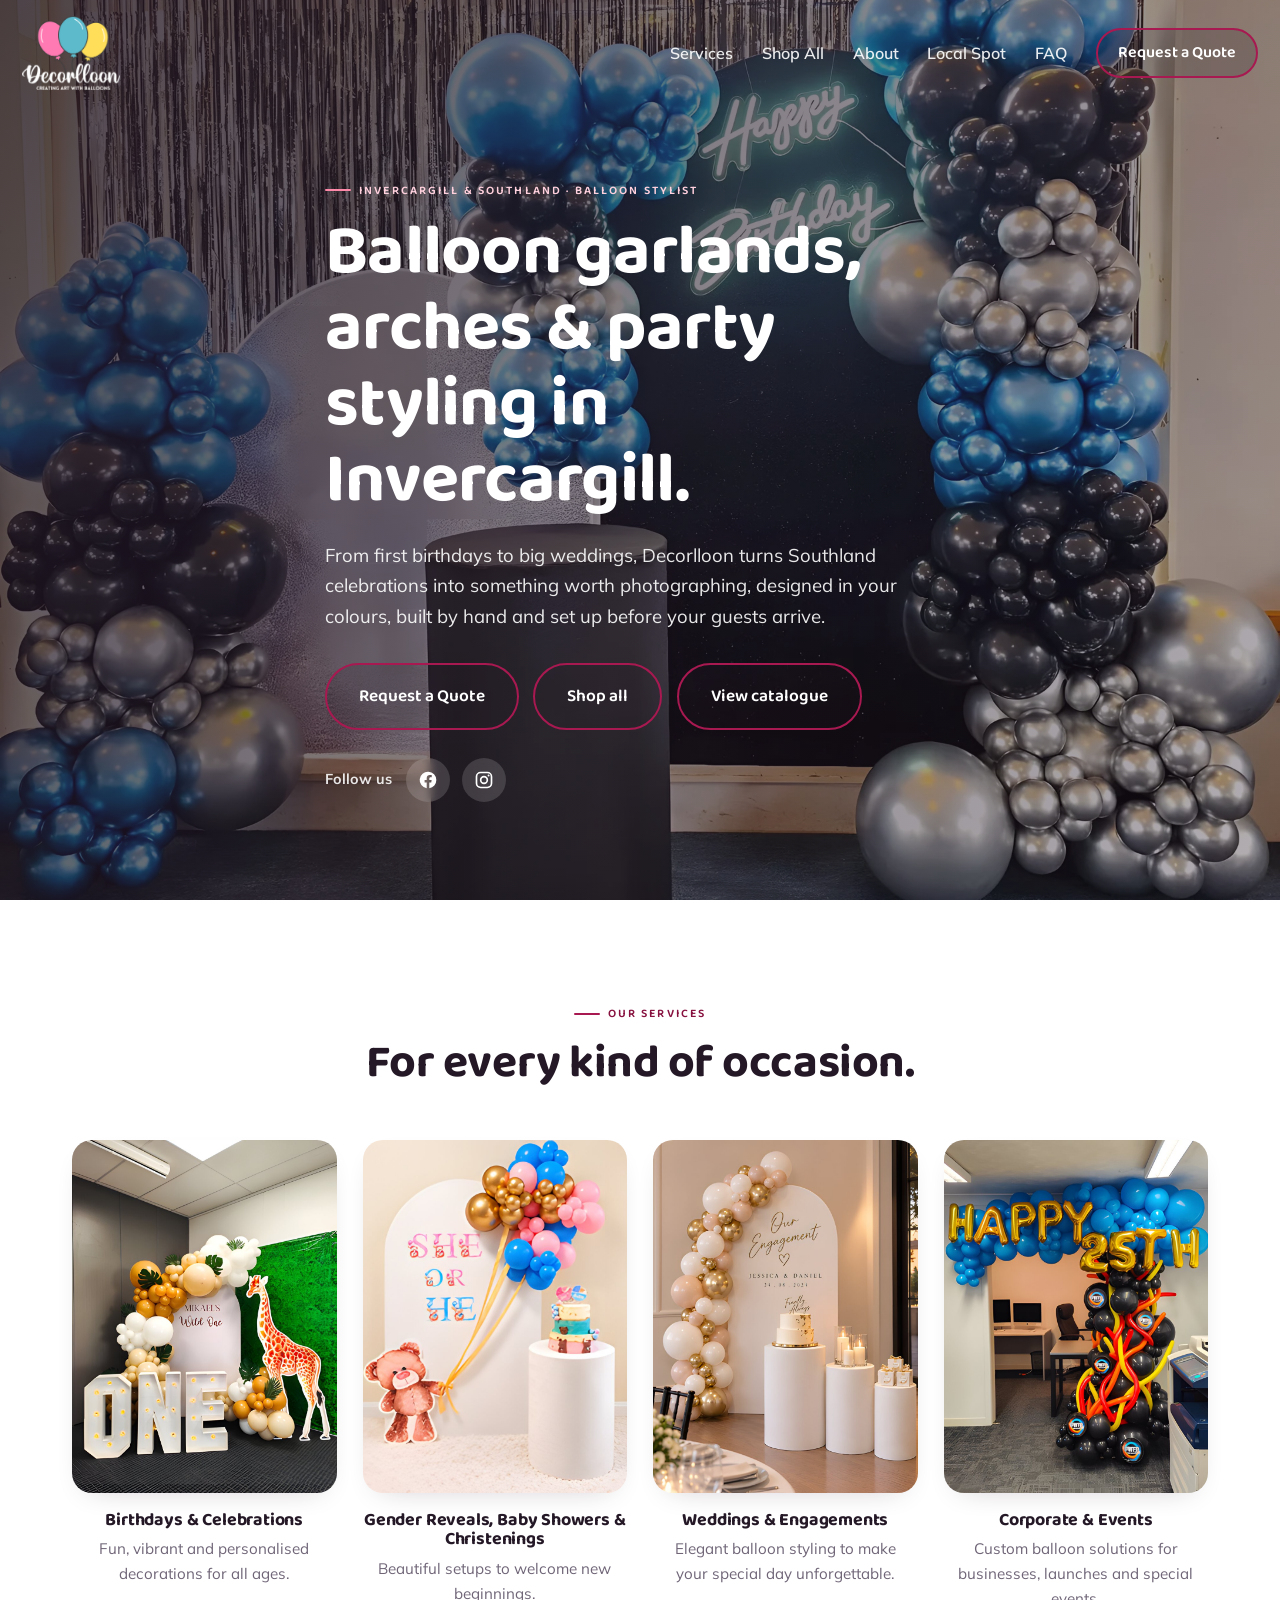
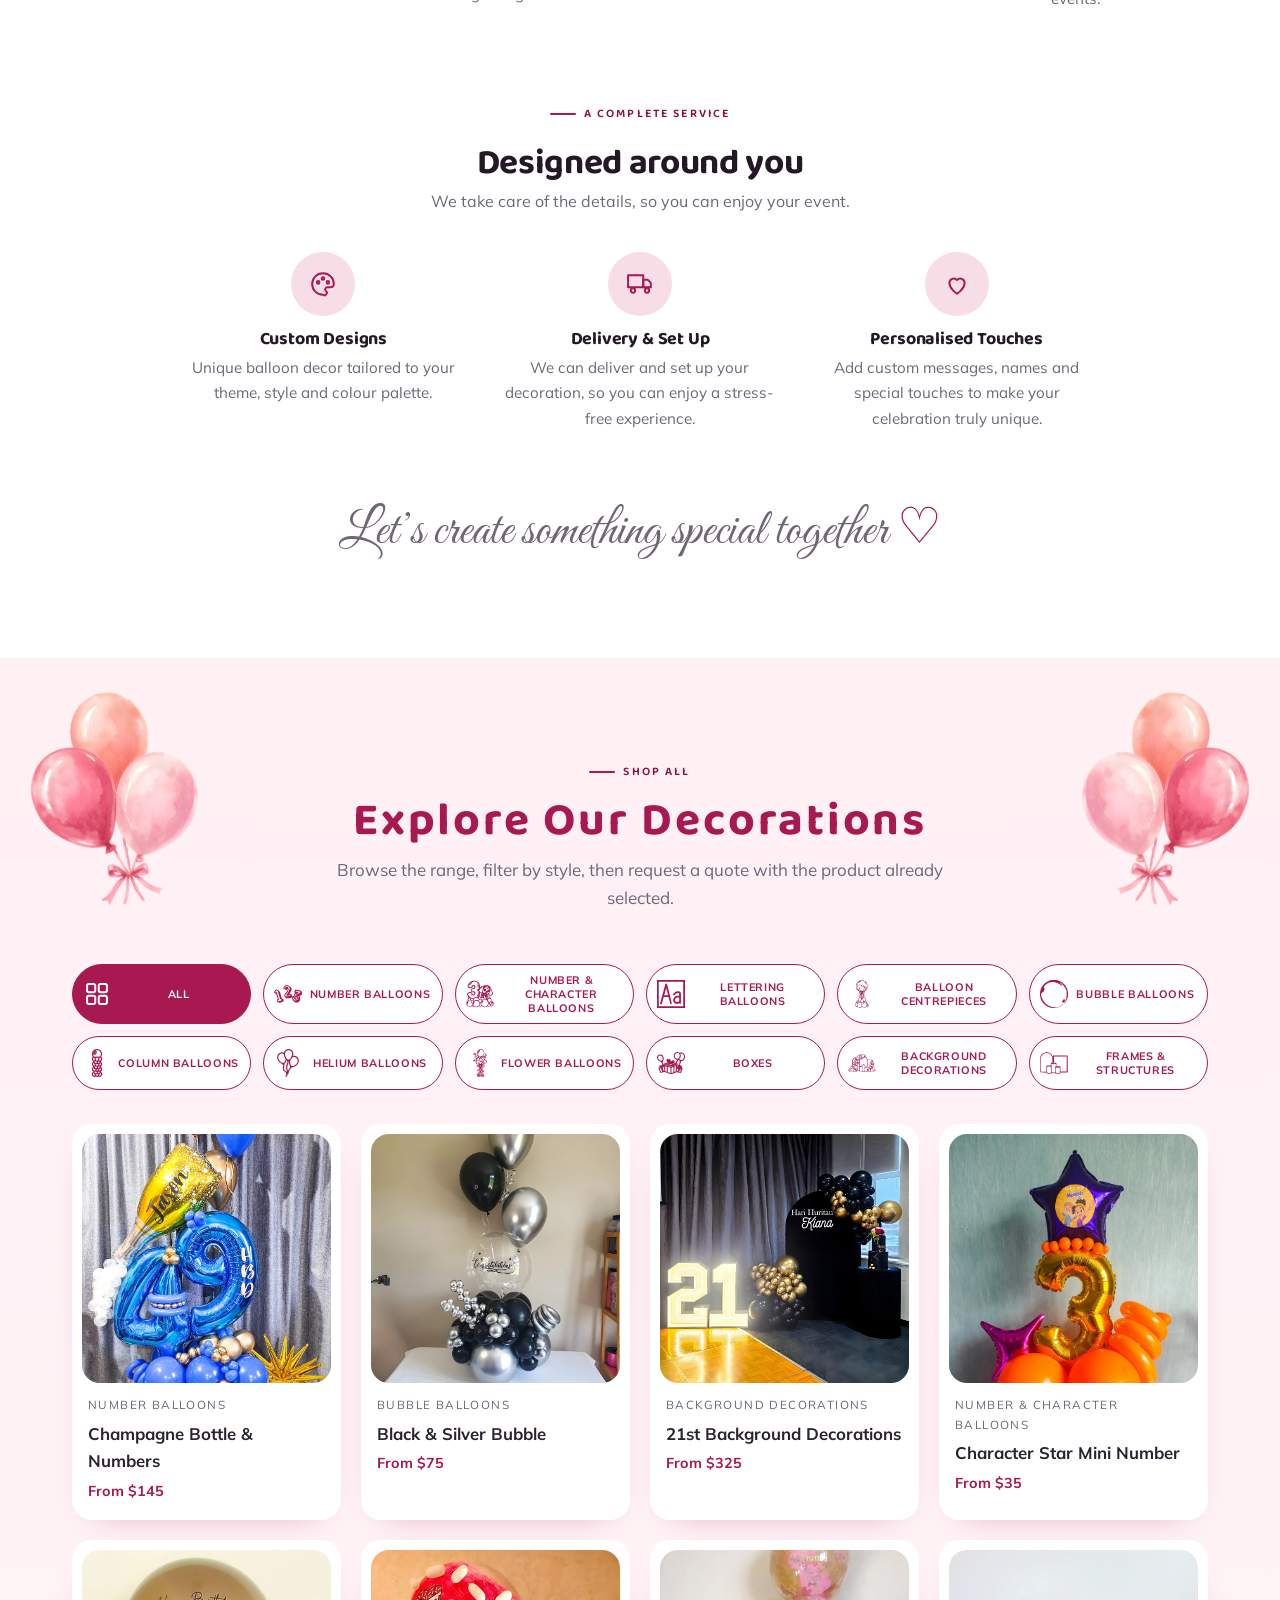
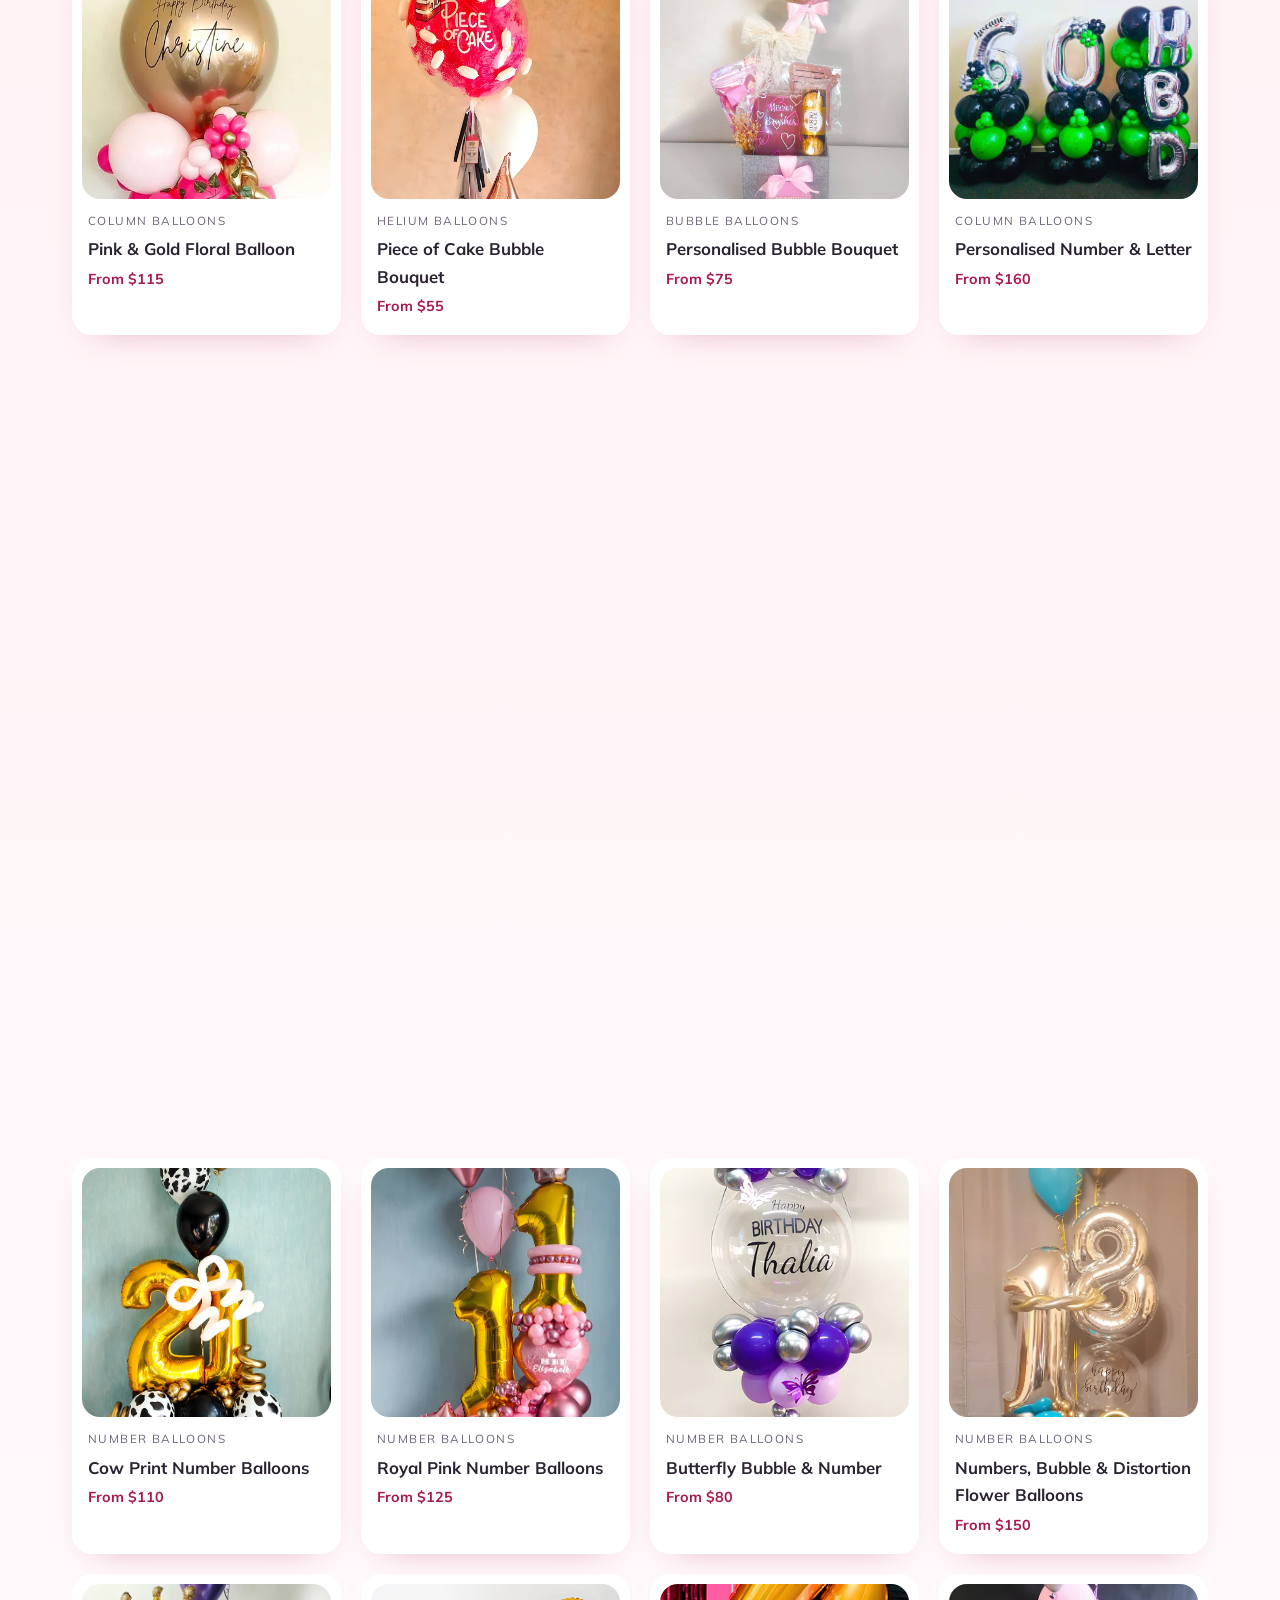
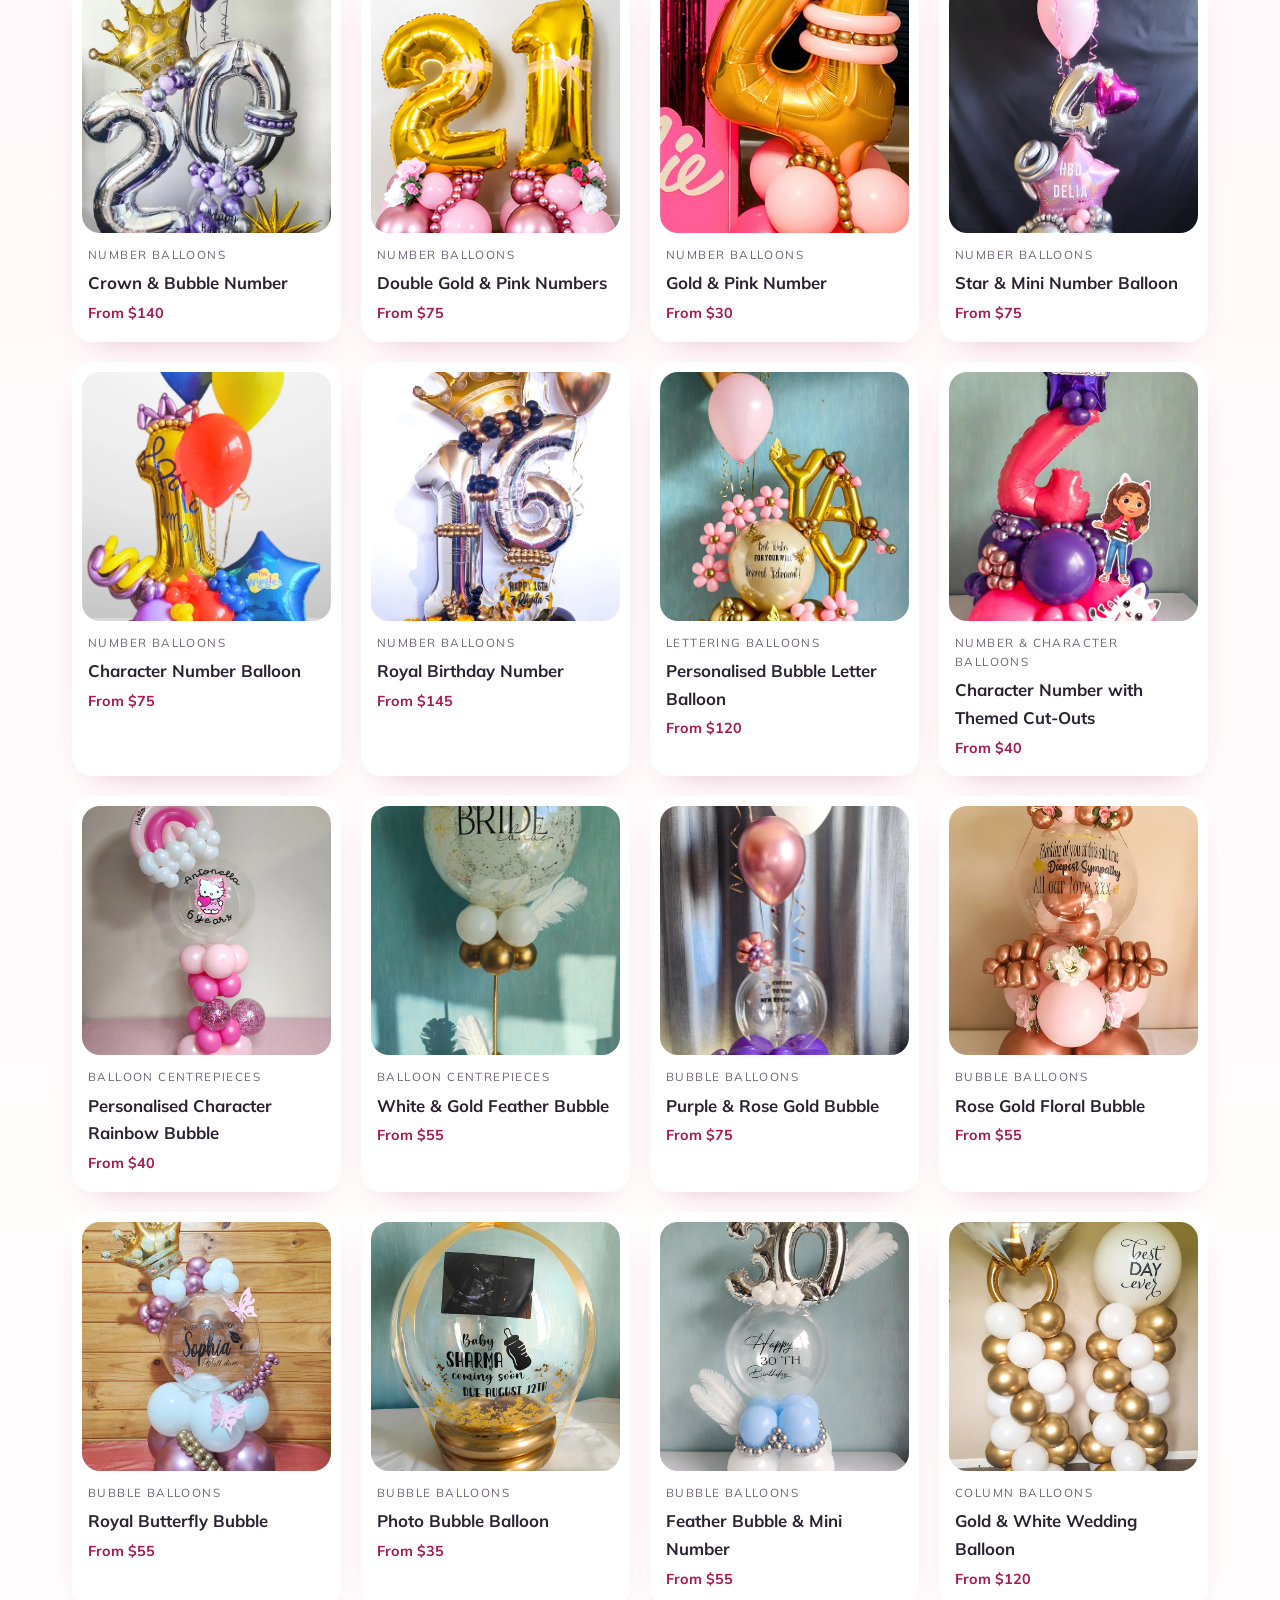
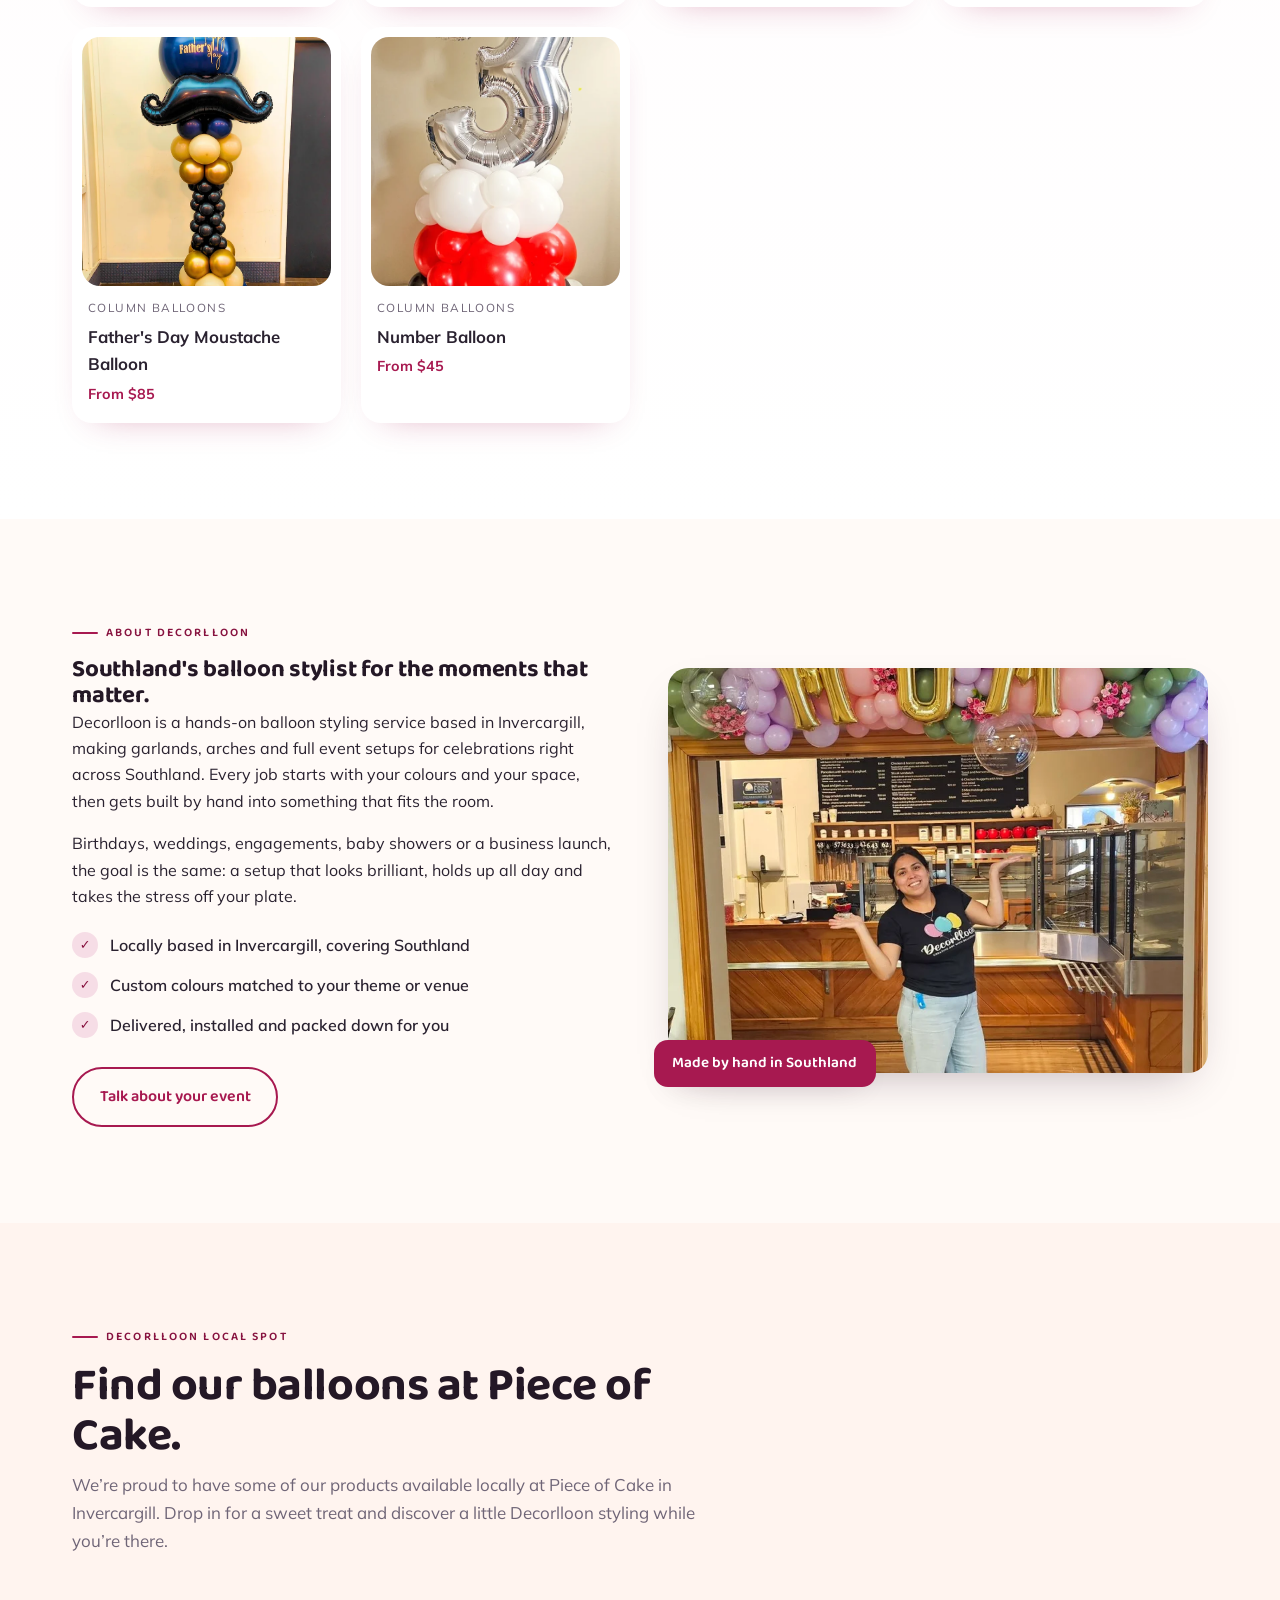
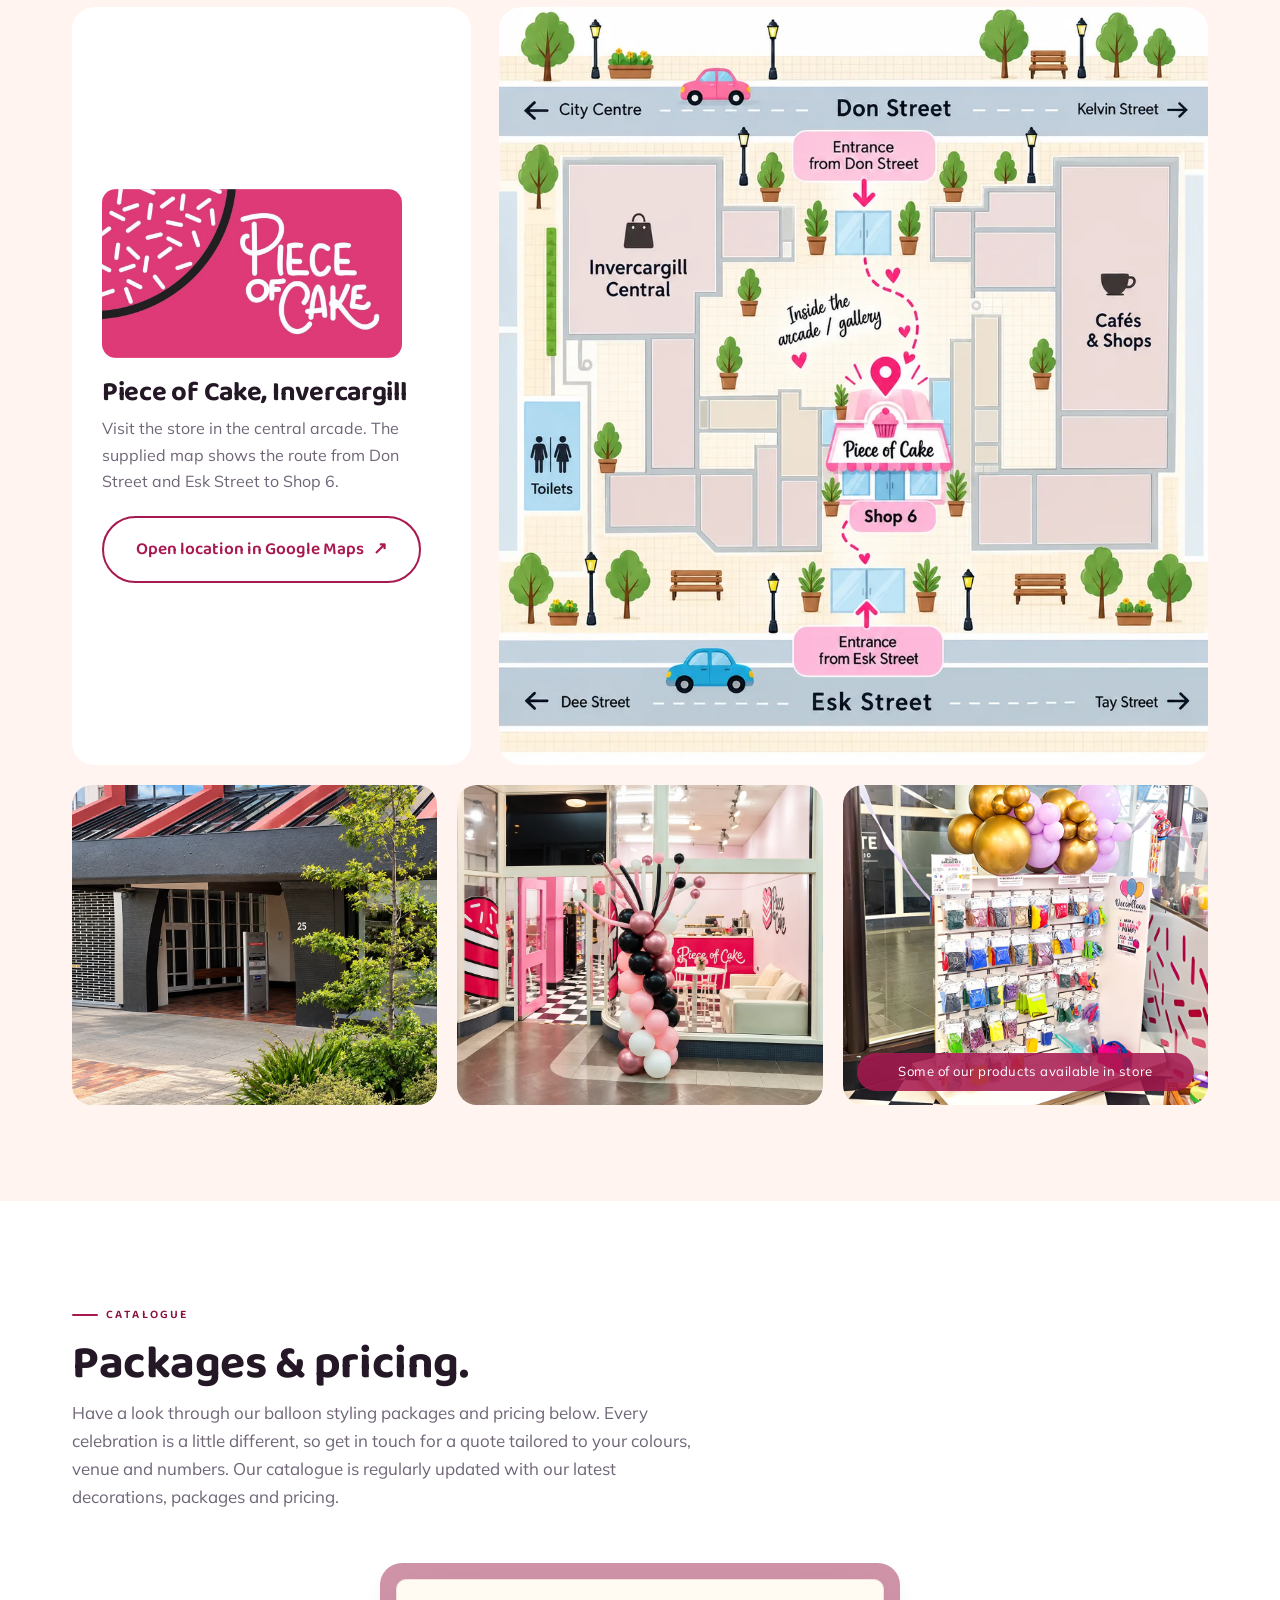
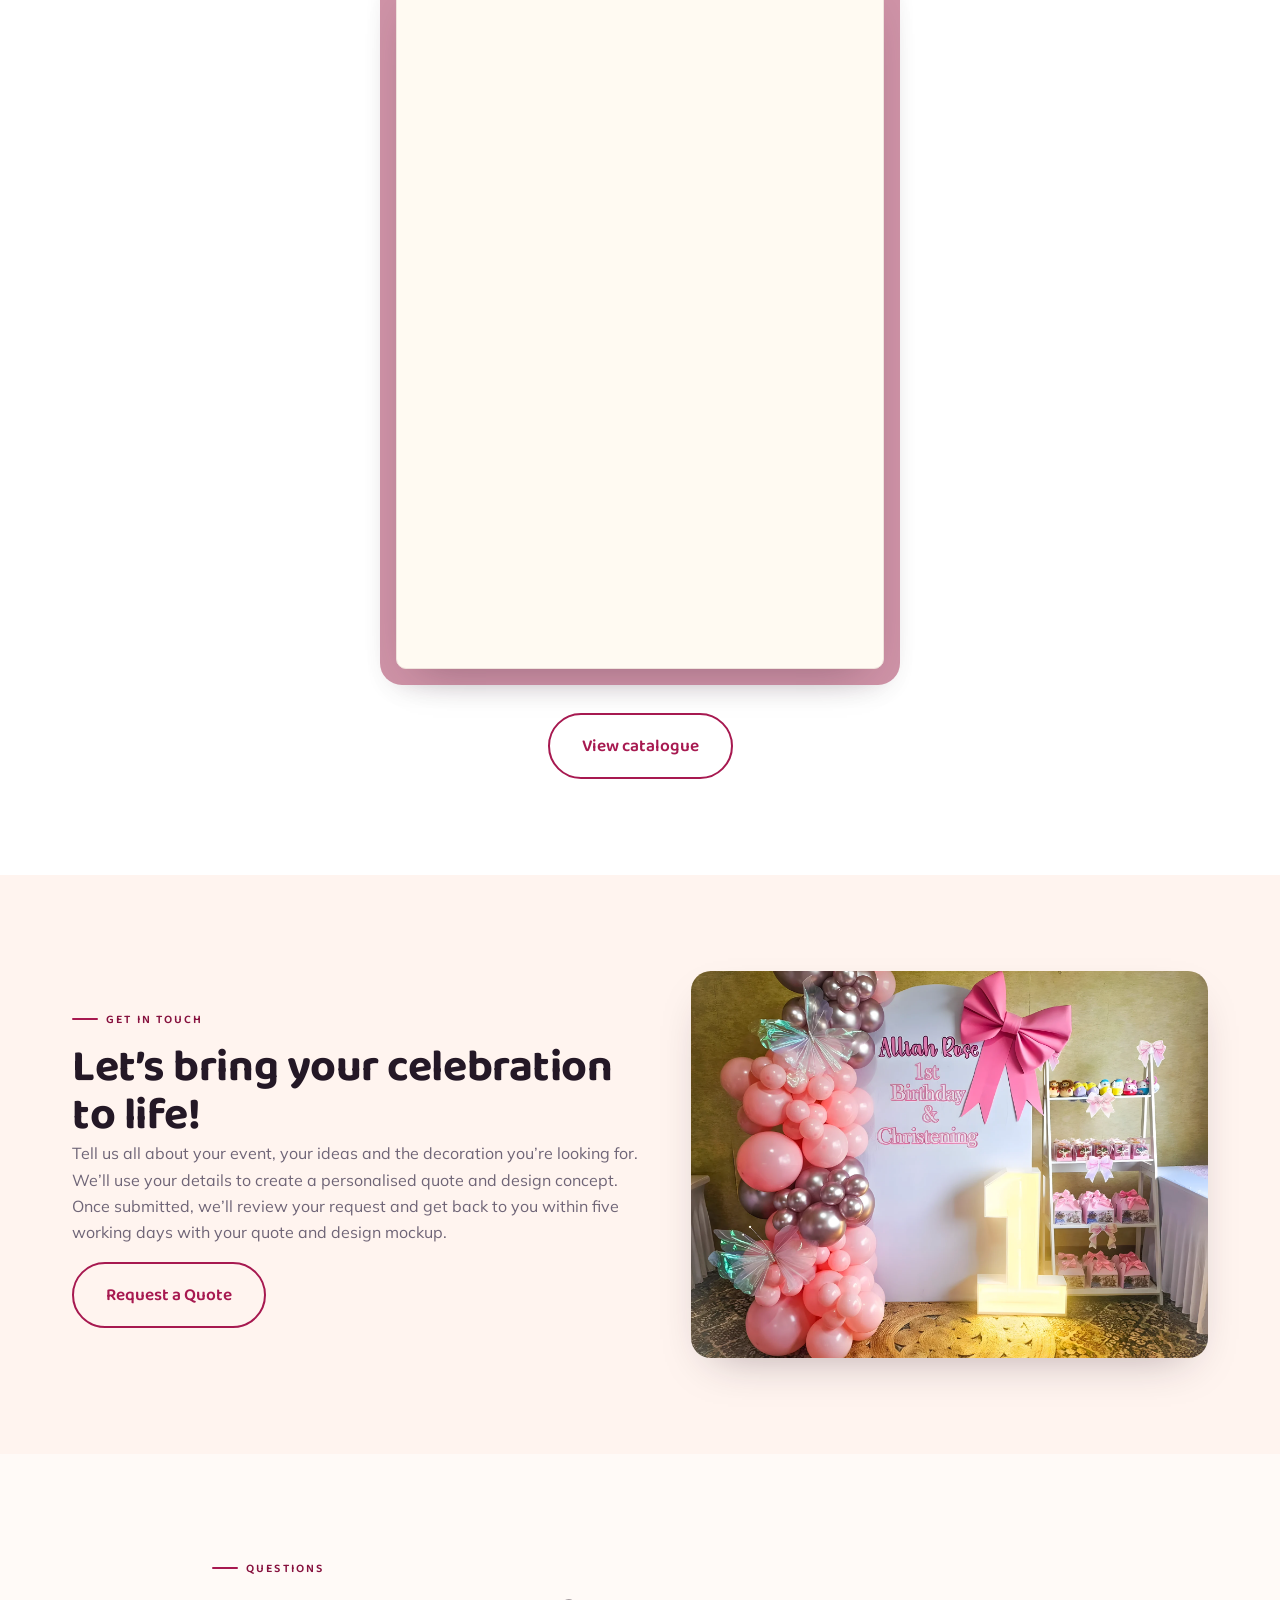
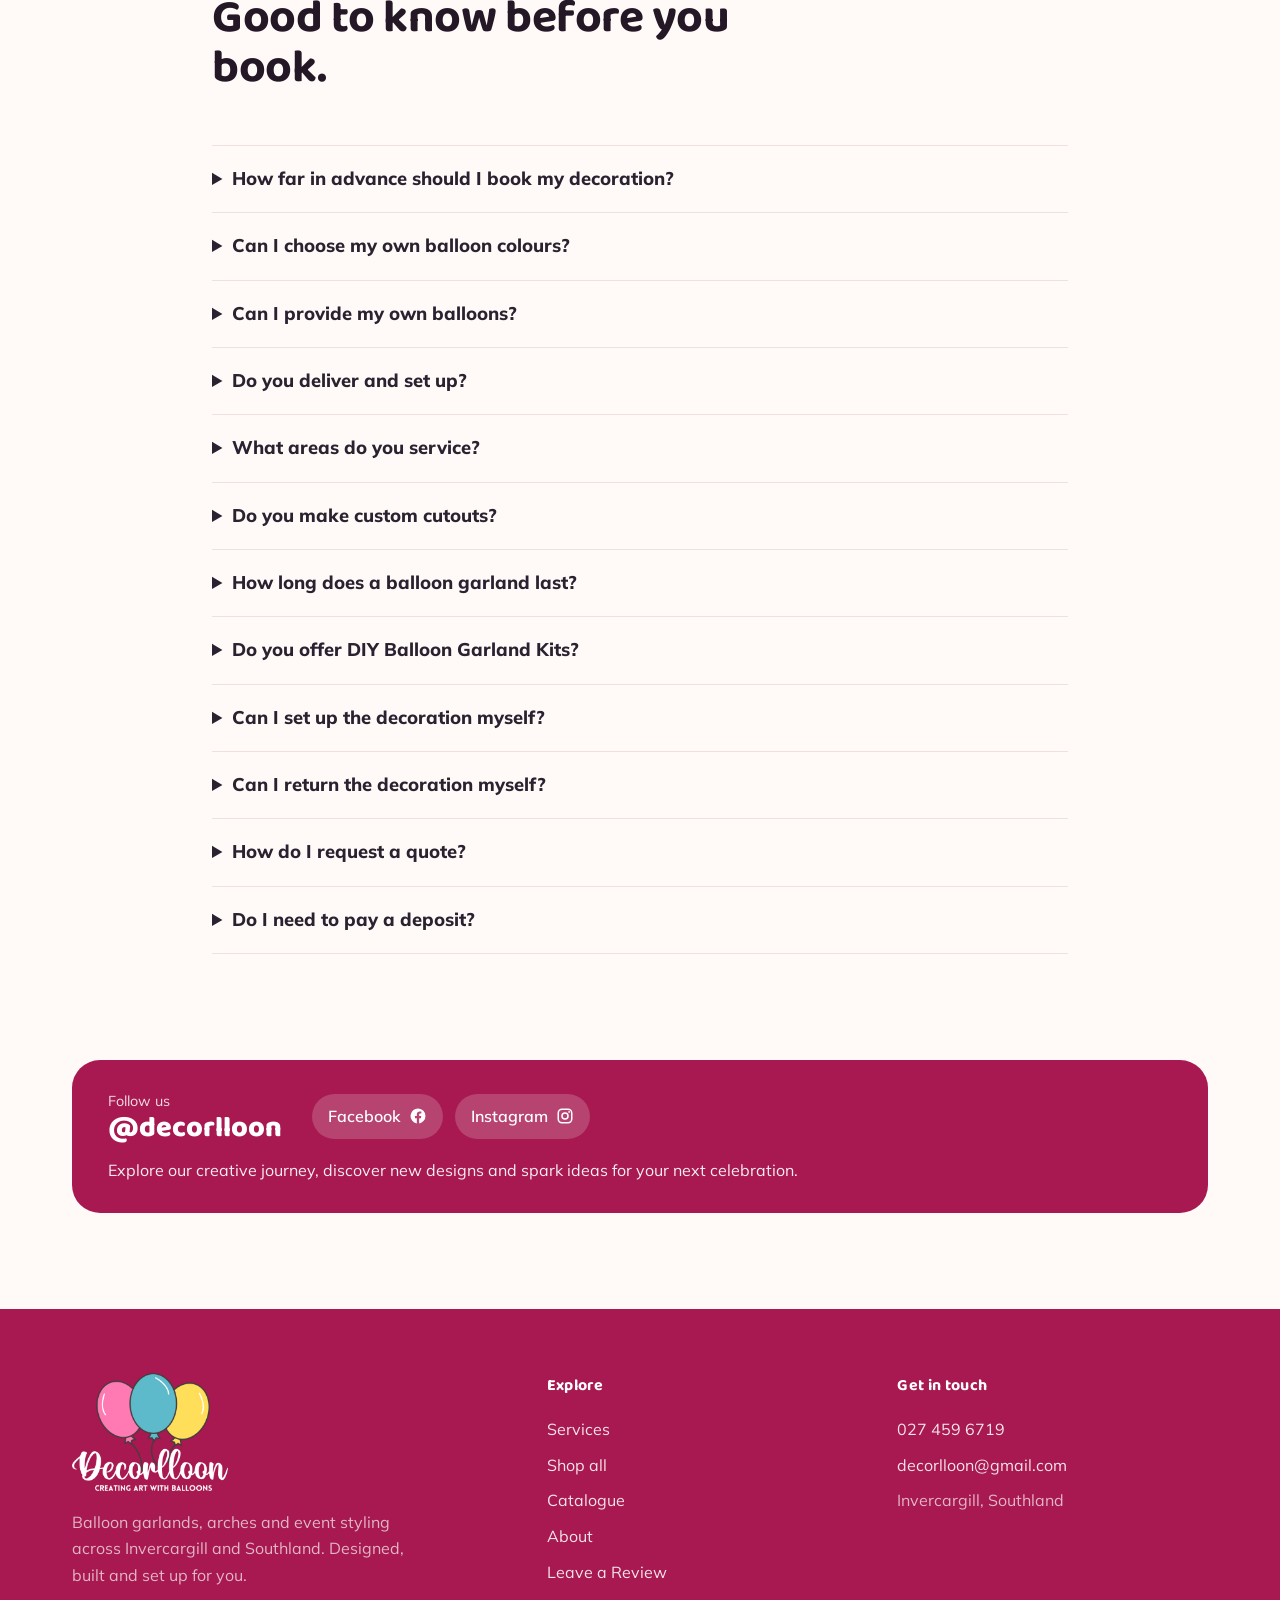
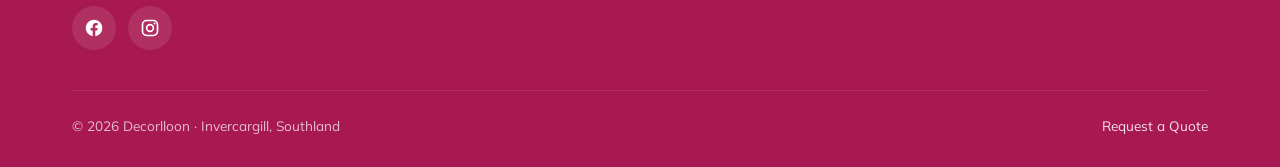
==== commit 28d2d789: "Reviews: remove example review cards, 28 Oct 2026 Co-Authored-By: Claude Opus 5.5 <noreply@anthropic" ====
--- a/index.html
+++ b/index.html
@@ -29,7 +29,6 @@
     <a href="#shop">Shop All</a>
     <a href="#about">About</a>
     <a href="#local-spot">Local Spot</a>
-    <a href="#reviews">Reviews</a>
     <a href="#faq">FAQ</a>
     <a href="quote.html" class="btn btn--primary nav-cta">Request a Quote</a>
   </div>
@@ -374,34 +373,6 @@
       <details><summary>Can I return the decoration myself?</summary><p>Yes. If your event is outside Invercargill, you can return hired items at the agreed time. A refundable bond is required and items must be returned in the same condition.</p></details>
       <details><summary>How do I request a quote?</summary><p>Click <a href="quote.html">Request a Quote</a> and complete the form with as much information as possible. We will review your request and get back to you with a personalised quote.</p></details>
       <details><summary>Do I need to pay a deposit?</summary><p>Yes. A 50% deposit secures your booking. The remaining 50% balance is due 2 days before the decoration date.</p></details>
-    </div>
-  </div>
-</section>
-
-<!-- Reviews -->
-<section class="section section--cream" id="reviews">
-  <div class="wrap">
-    <div class="section-head reveal">
-      <span class="badge">Example reviews</span>
-      <h2>Loved by Southland celebrations.</h2>
-      <p>A taste of the kind of feedback balloon styling like this earns.</p>
-    </div>
-    <div class="reviews">
-      <div class="review-card reveal">
-        <div class="stars">★★★★★</div>
-        <p>"The garland for my daughter's first birthday was next level. Exactly the colours I asked for and set up before anyone arrived. Everyone asked who did it."</p>
-        <div class="review-who"><span class="ra">KM</span><div><b>Kayla M.</b><span>Windsor, Invercargill</span></div></div>
-      </div>
-      <div class="review-card reveal d1">
-        <div class="stars">★★★★★</div>
-        <p>"Booked Decorlloon for our engagement and the arch was stunning. So easy to deal with and turned up right on time to install. Photos came out beautiful."</p>
-        <div class="review-who"><span class="ra">TR</span><div><b>Tom &amp; Renee</b><span>Otatara</span></div></div>
-      </div>
-      <div class="review-card reveal d2">
-        <div class="stars">★★★★★</div>
-        <p>"Sorted balloons for our shop opening and they nailed our brand colours. Looked the part and got heaps of comments from customers walking past."</p>
-        <div class="review-who"><span class="ra">HW</span><div><b>Hayden W.</b><span>Waikiwi</span></div></div>
-      </div>
     </div>
   </div>
 </section>
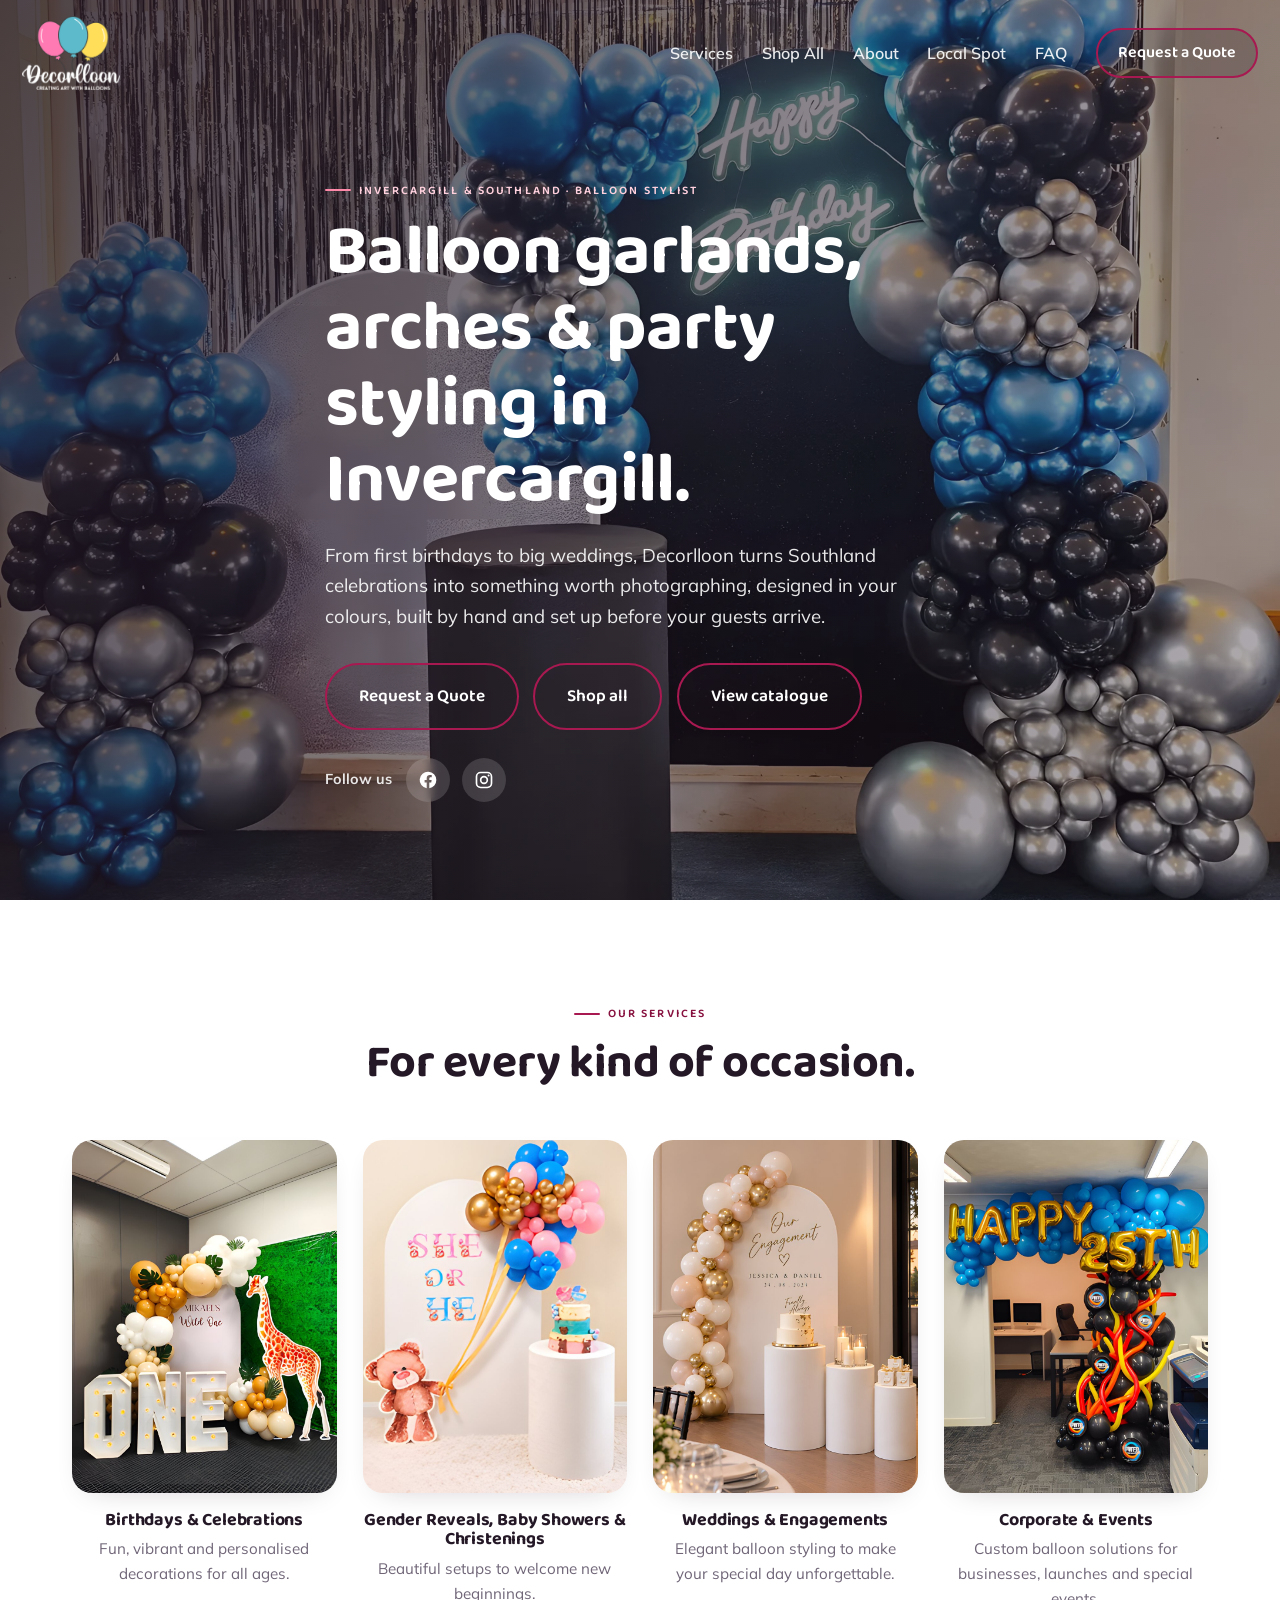
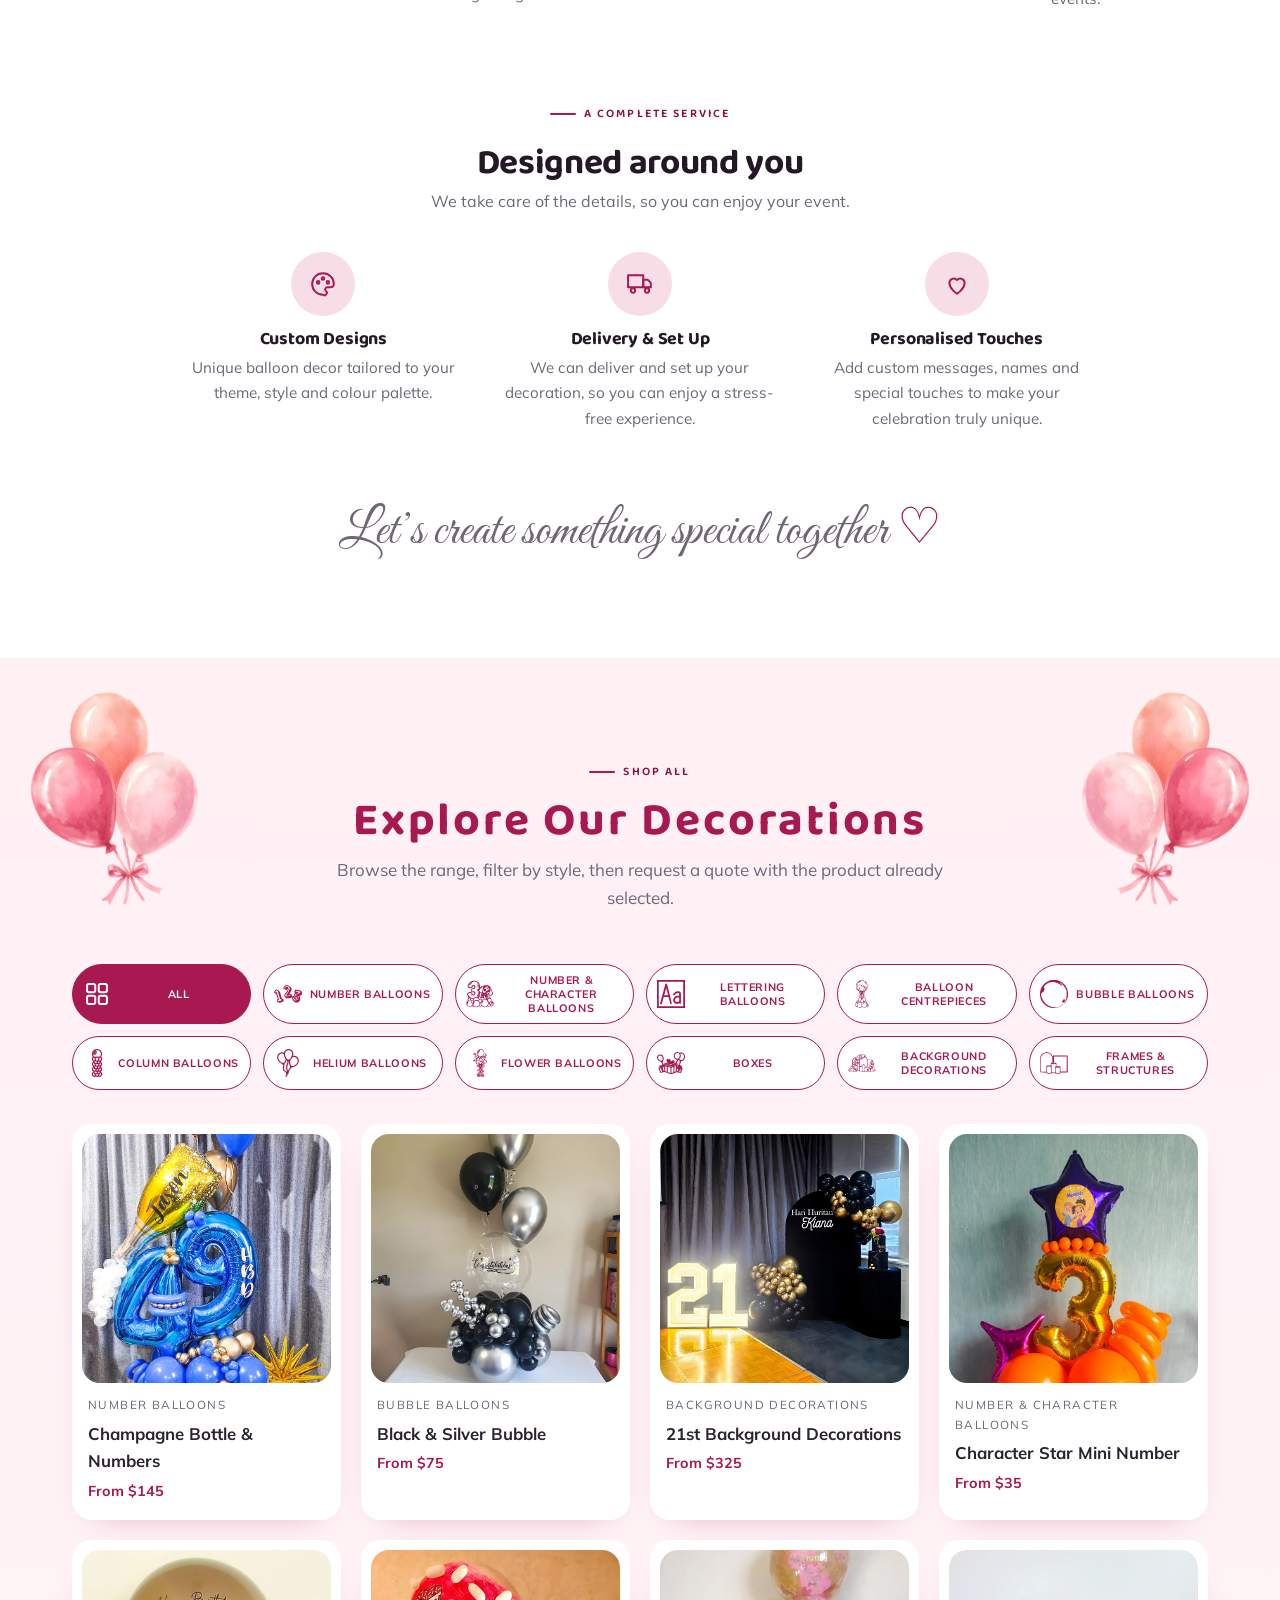
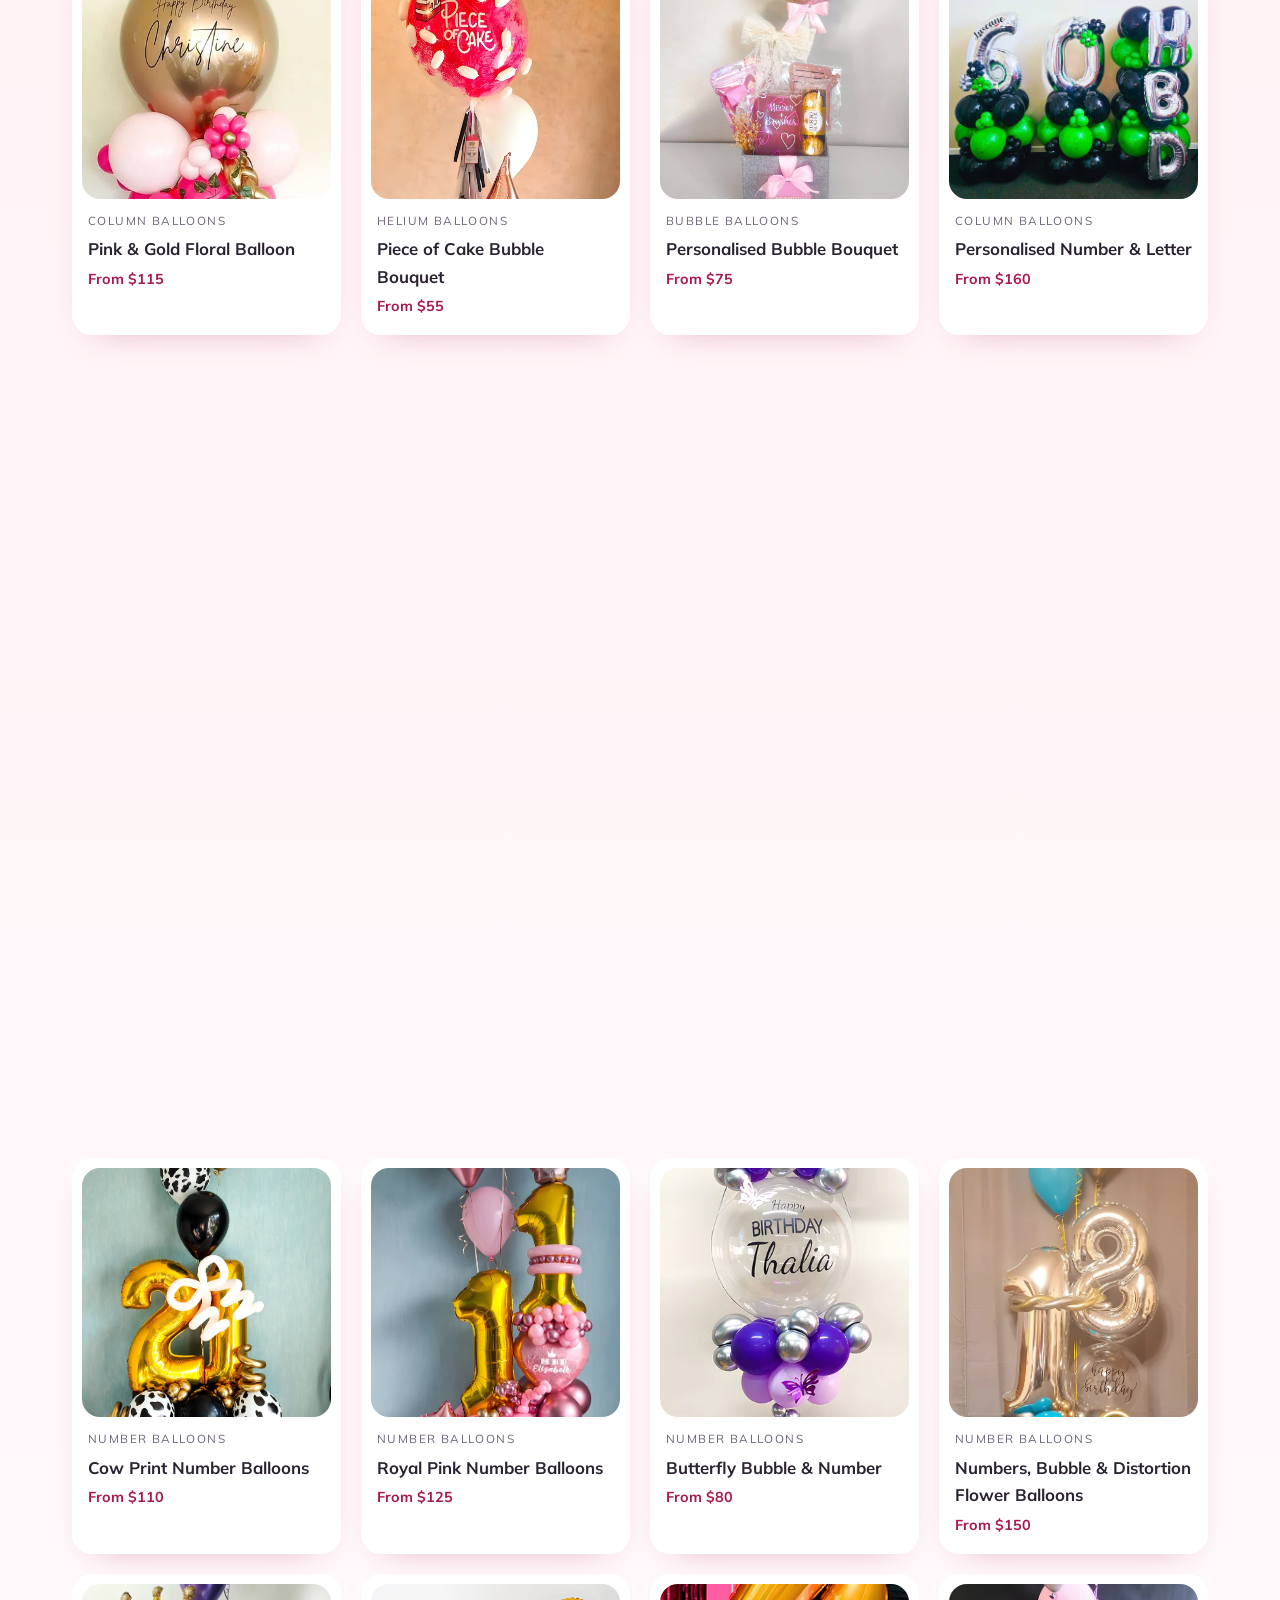
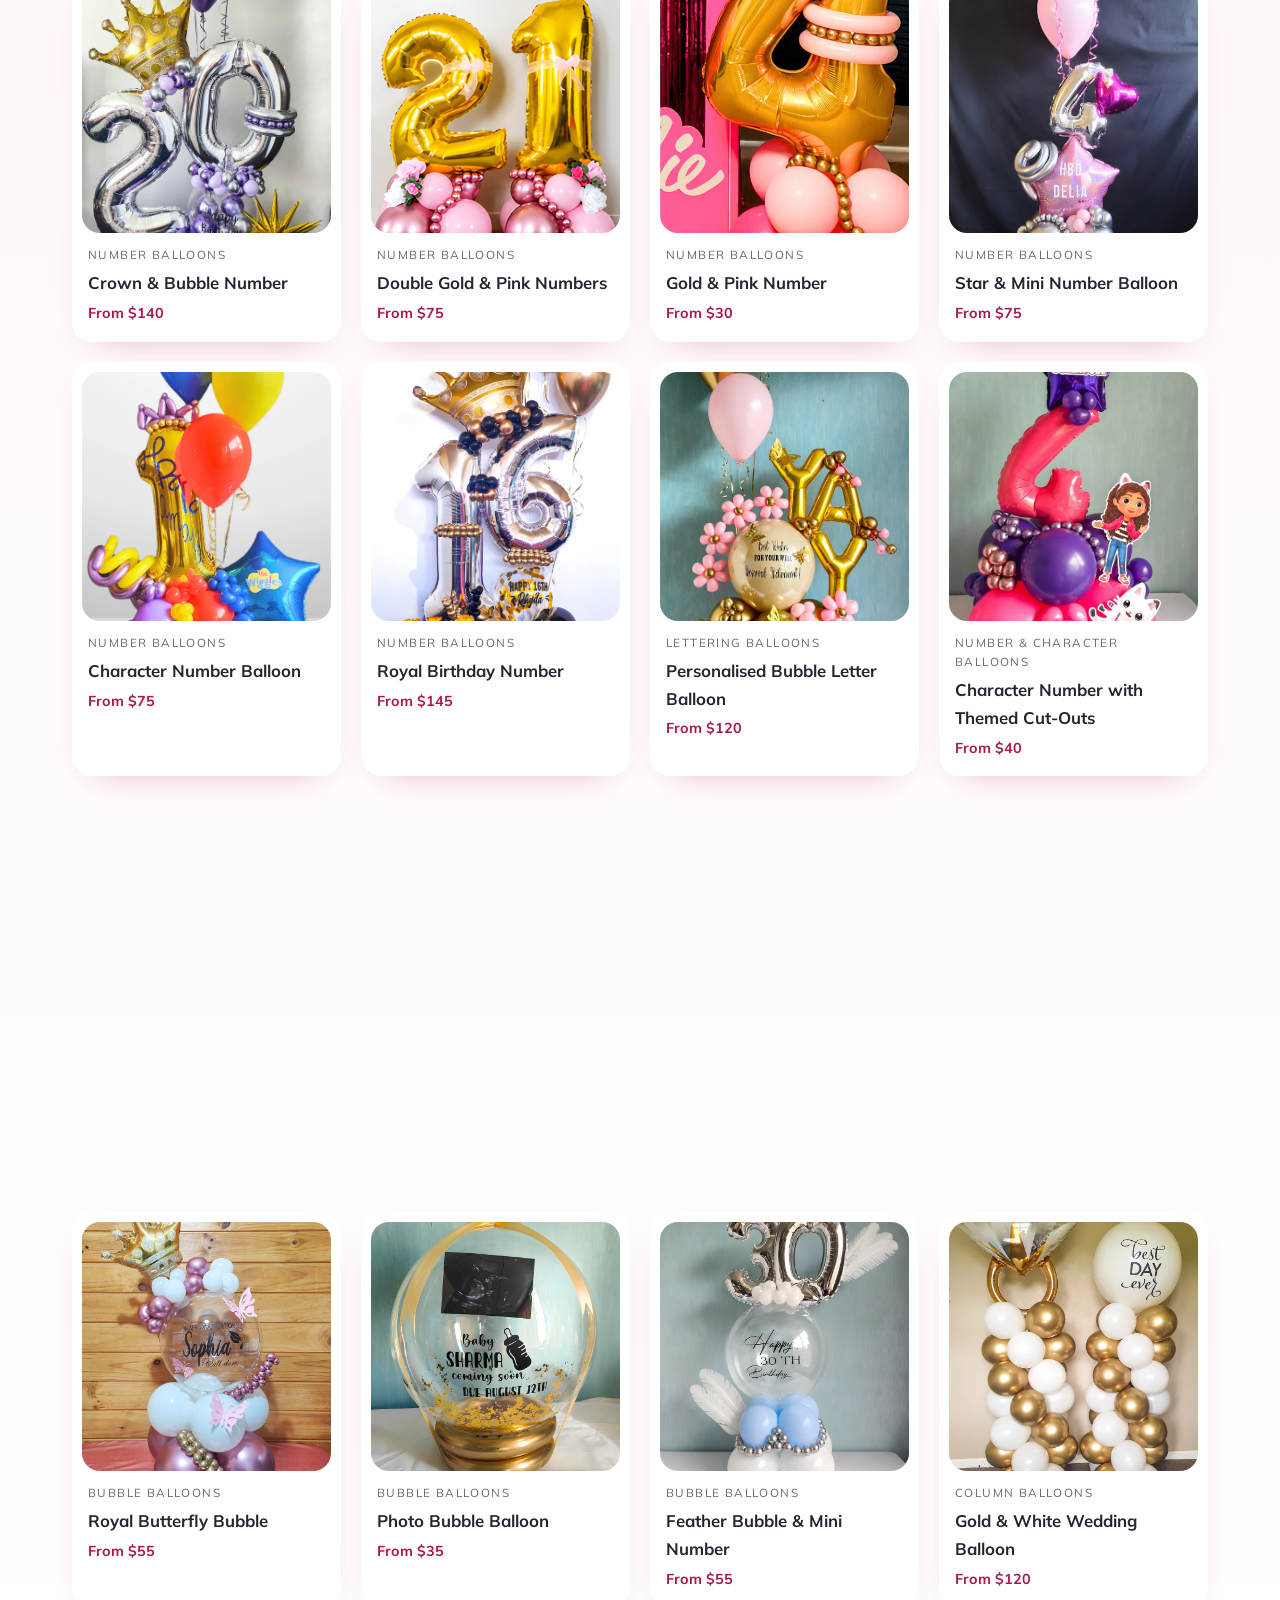
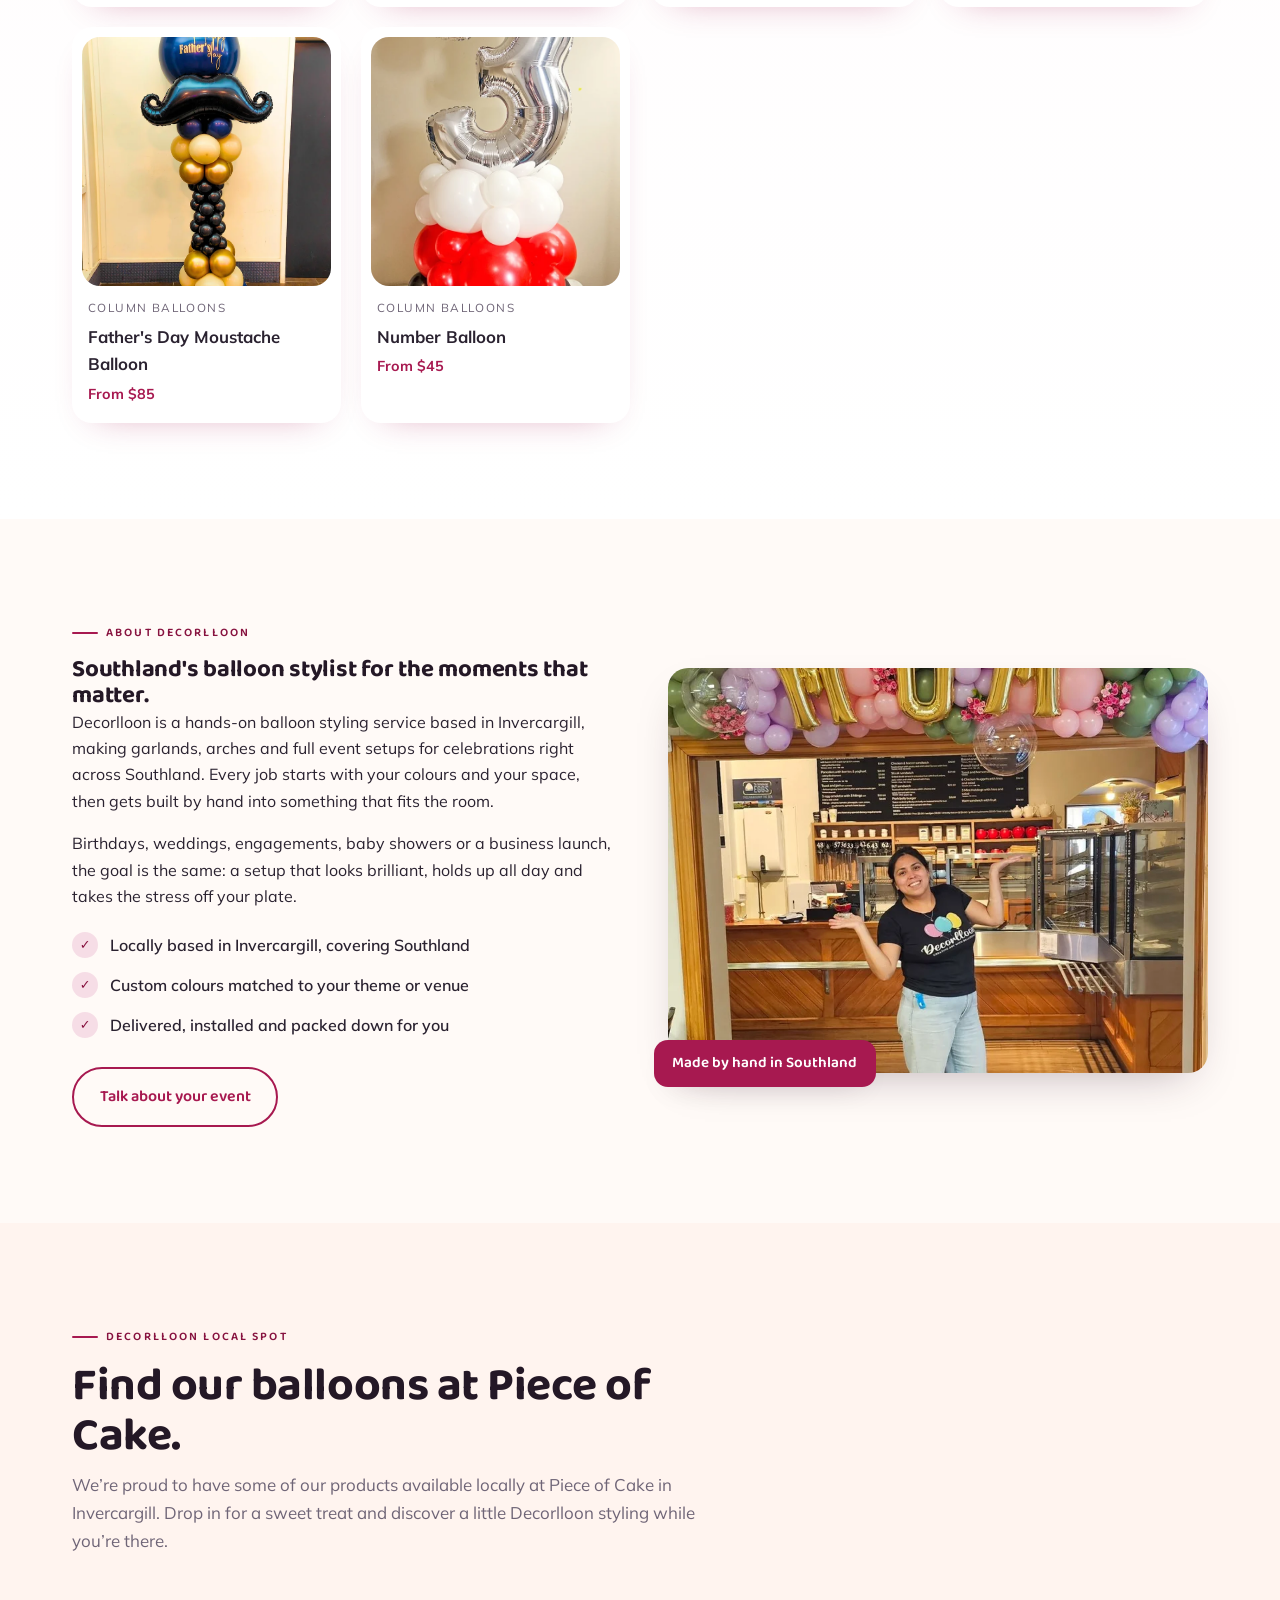
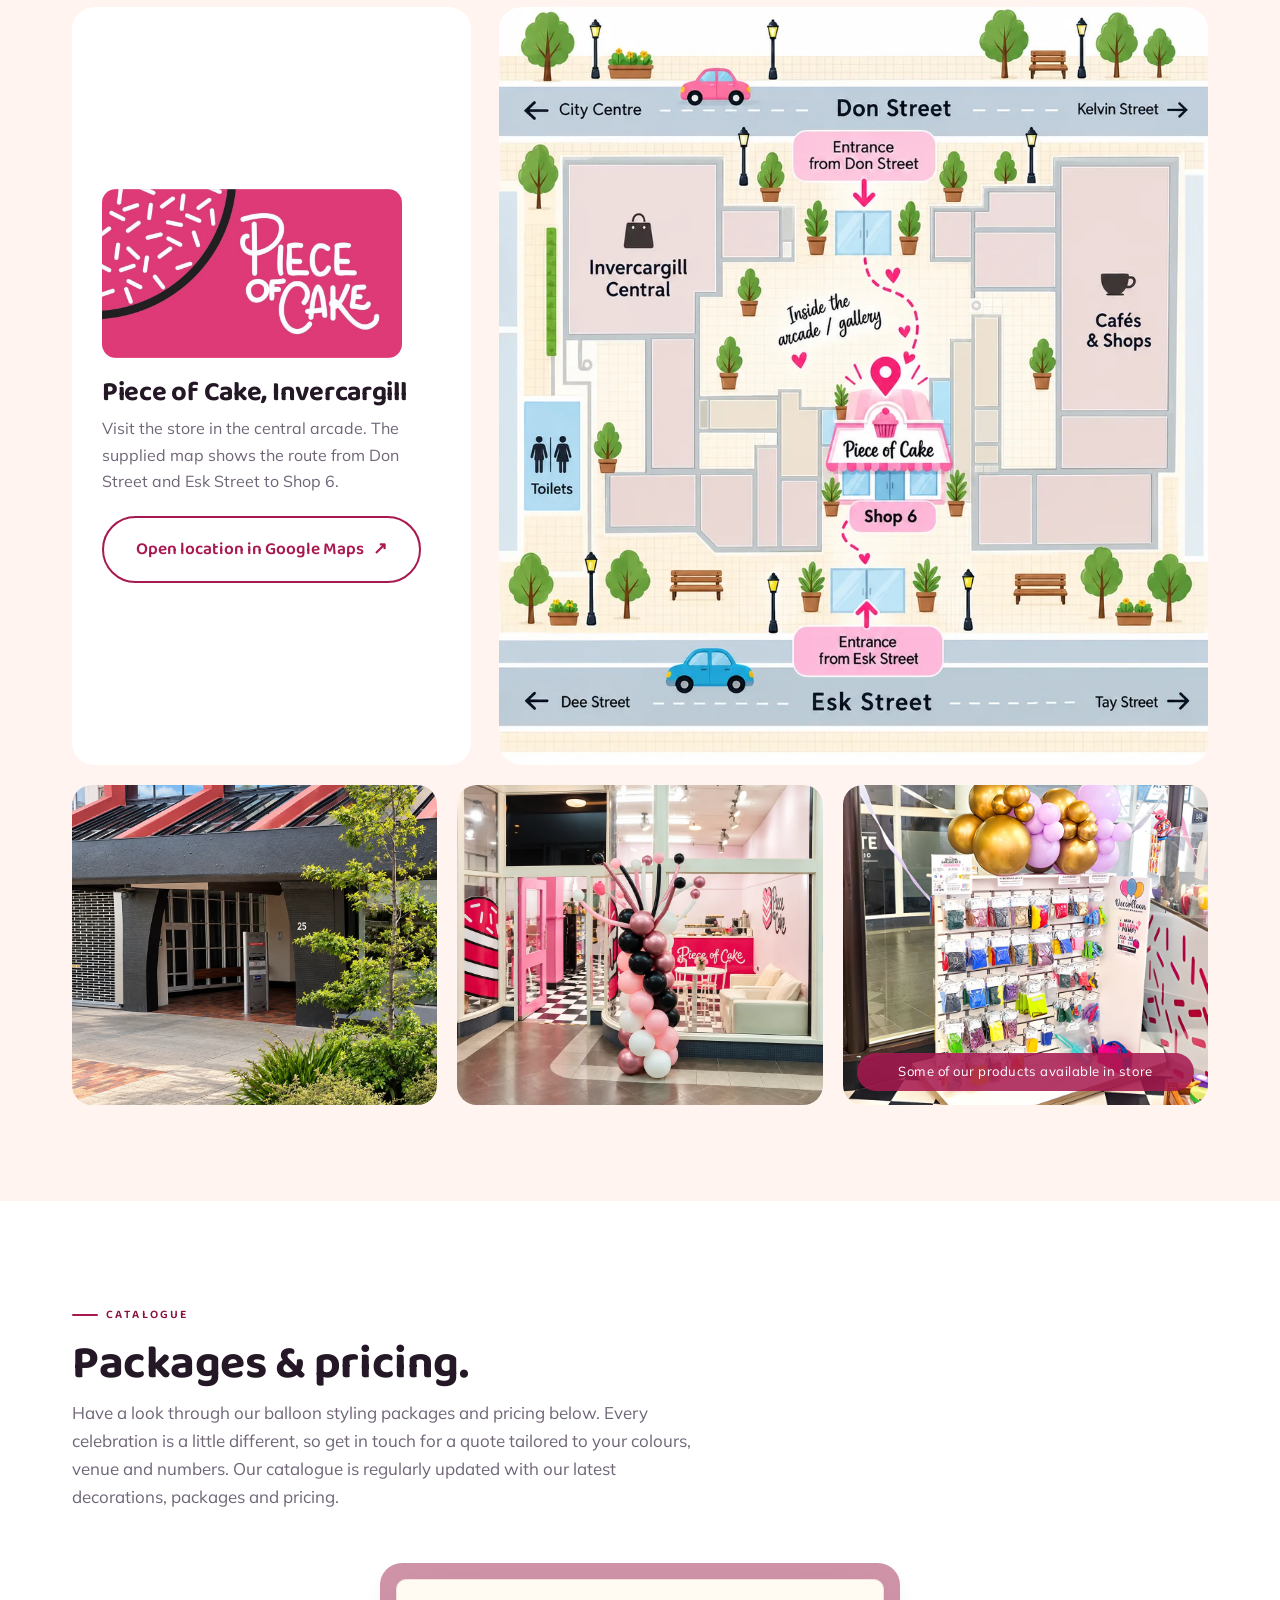
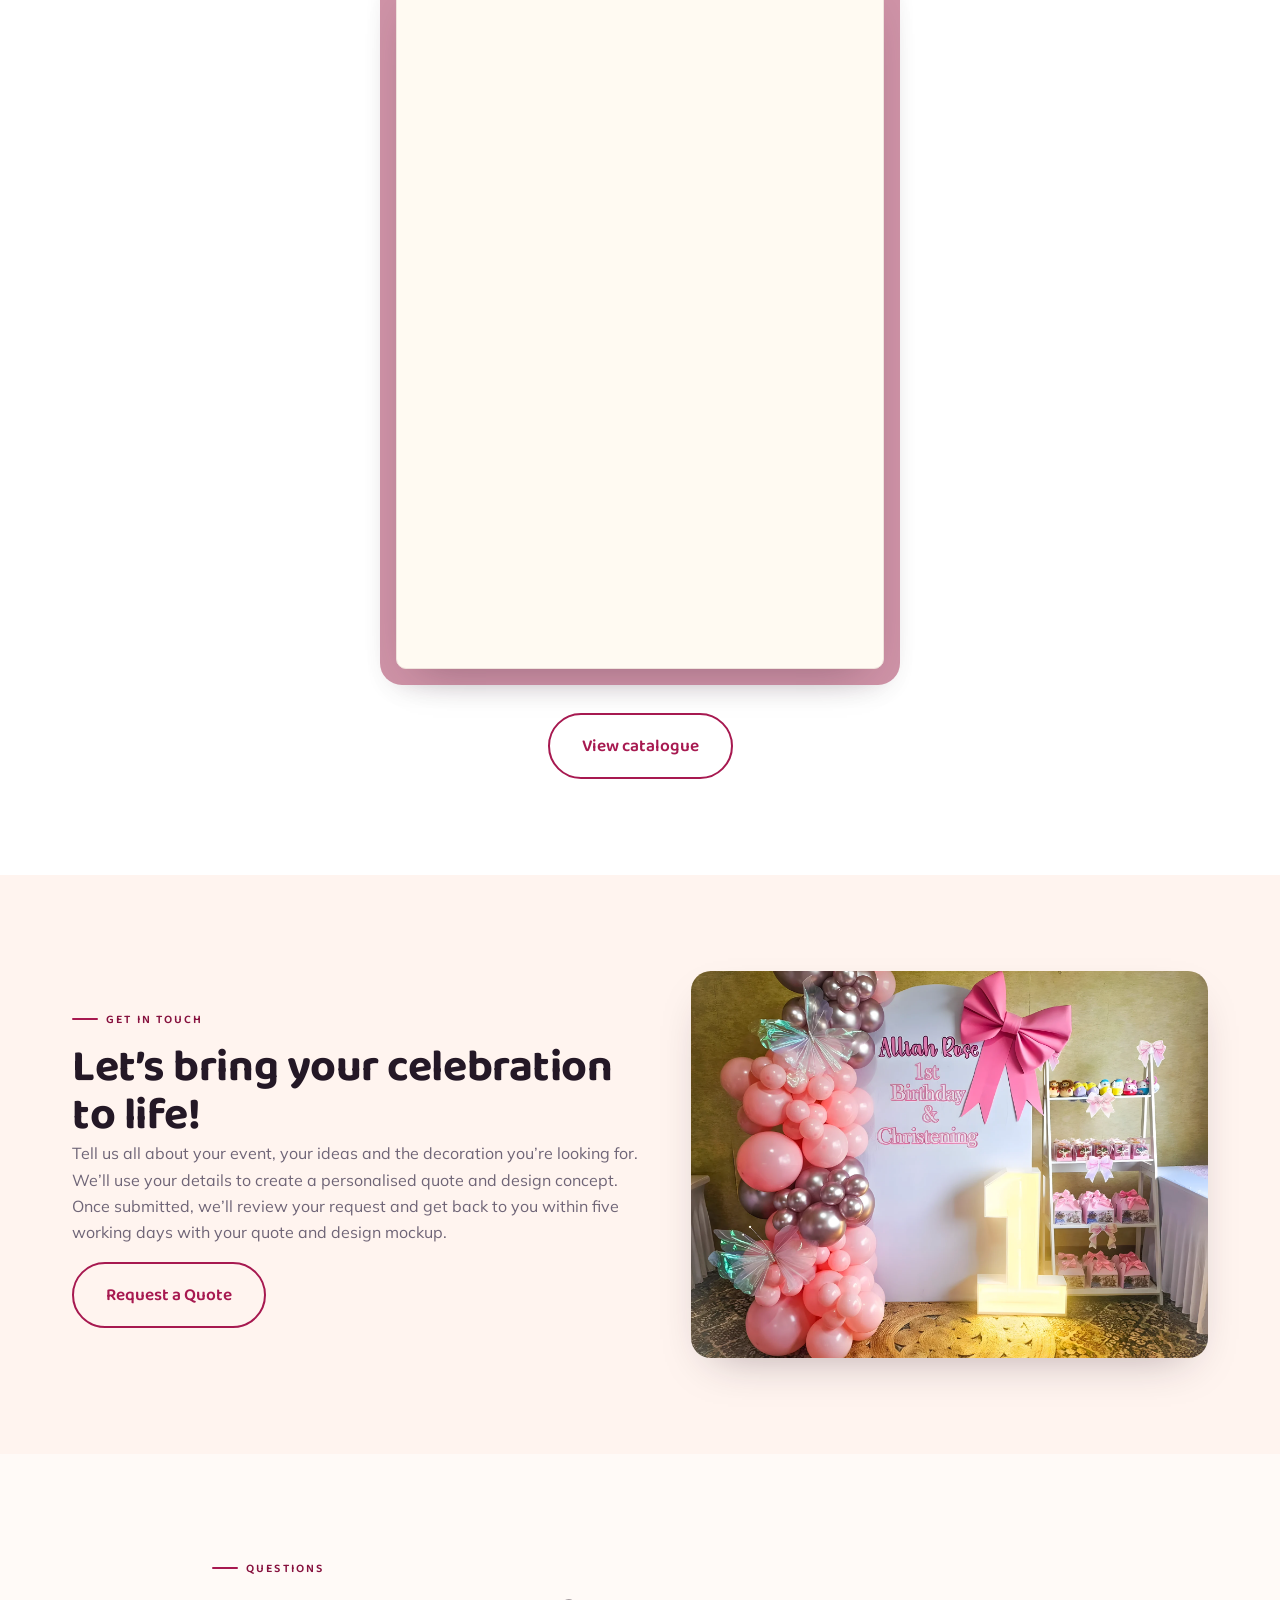
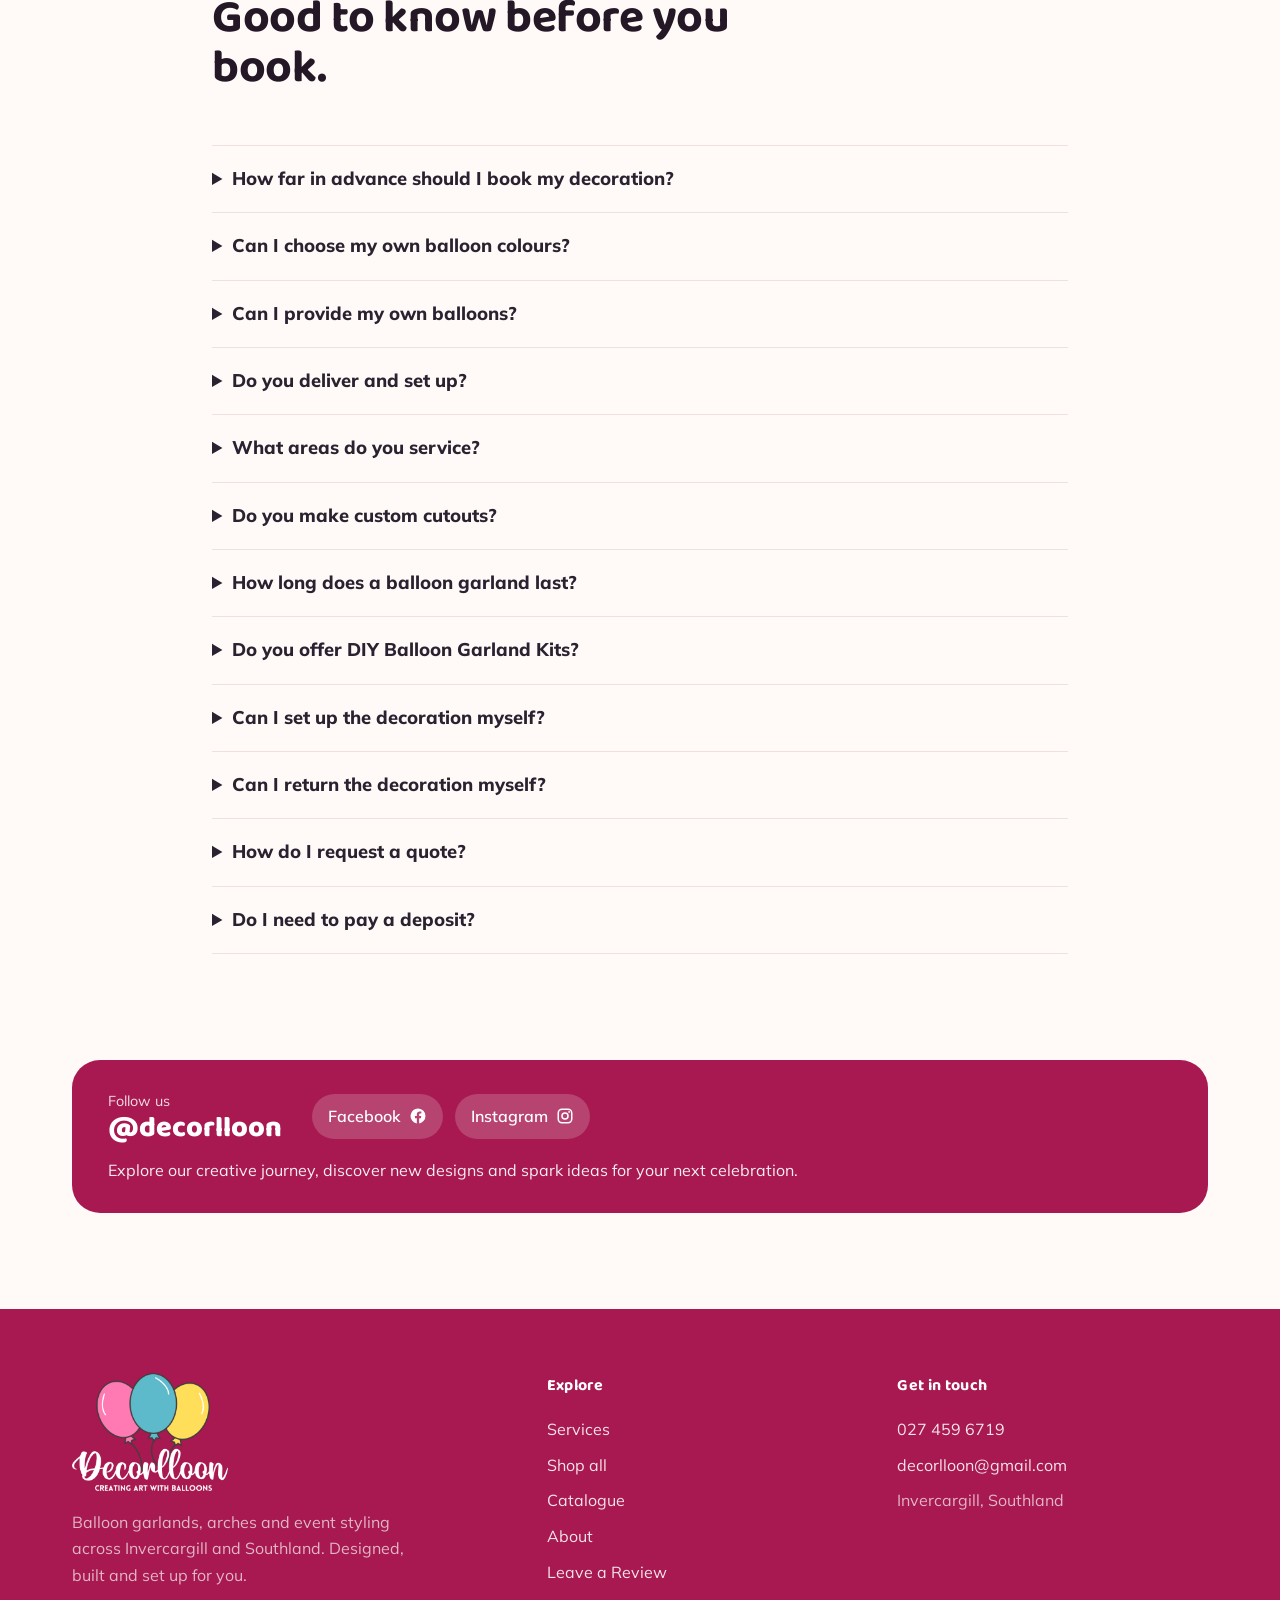
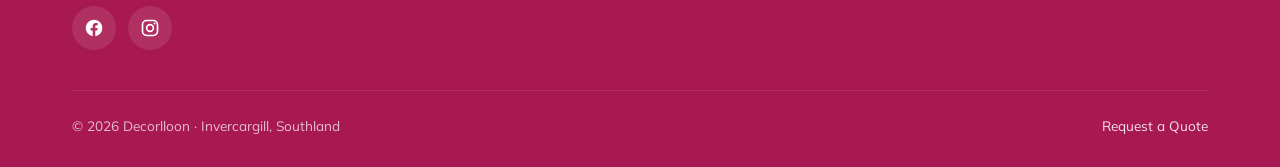
==== commit 4eae5485: "Use the live domain for the share image og:image still pointed at the demo address. Link previews no" ====
--- a/index.html
+++ b/index.html
@@ -8,7 +8,7 @@
 <meta property="og:title" content="Decorlloon | Balloon Styling, Invercargill">
 <meta property="og:description" content="Balloon garlands, arches and event styling across Invercargill and Southland. Designed, built and set up for you.">
 <meta property="og:type" content="website">
-<meta property="og:image" content="https://decorlloon-demo.vercel.app/images/decor-01.jpg">
+<meta property="og:image" content="https://www.decorlloon.co.nz/images/decor-01.jpg">
 <link rel="icon" href="favicon.ico" sizes="any">
 <link rel="icon" href="favicon-32.png" type="image/png" sizes="32x32">
 <link rel="icon" href="favicon-192.png" type="image/png" sizes="192x192">
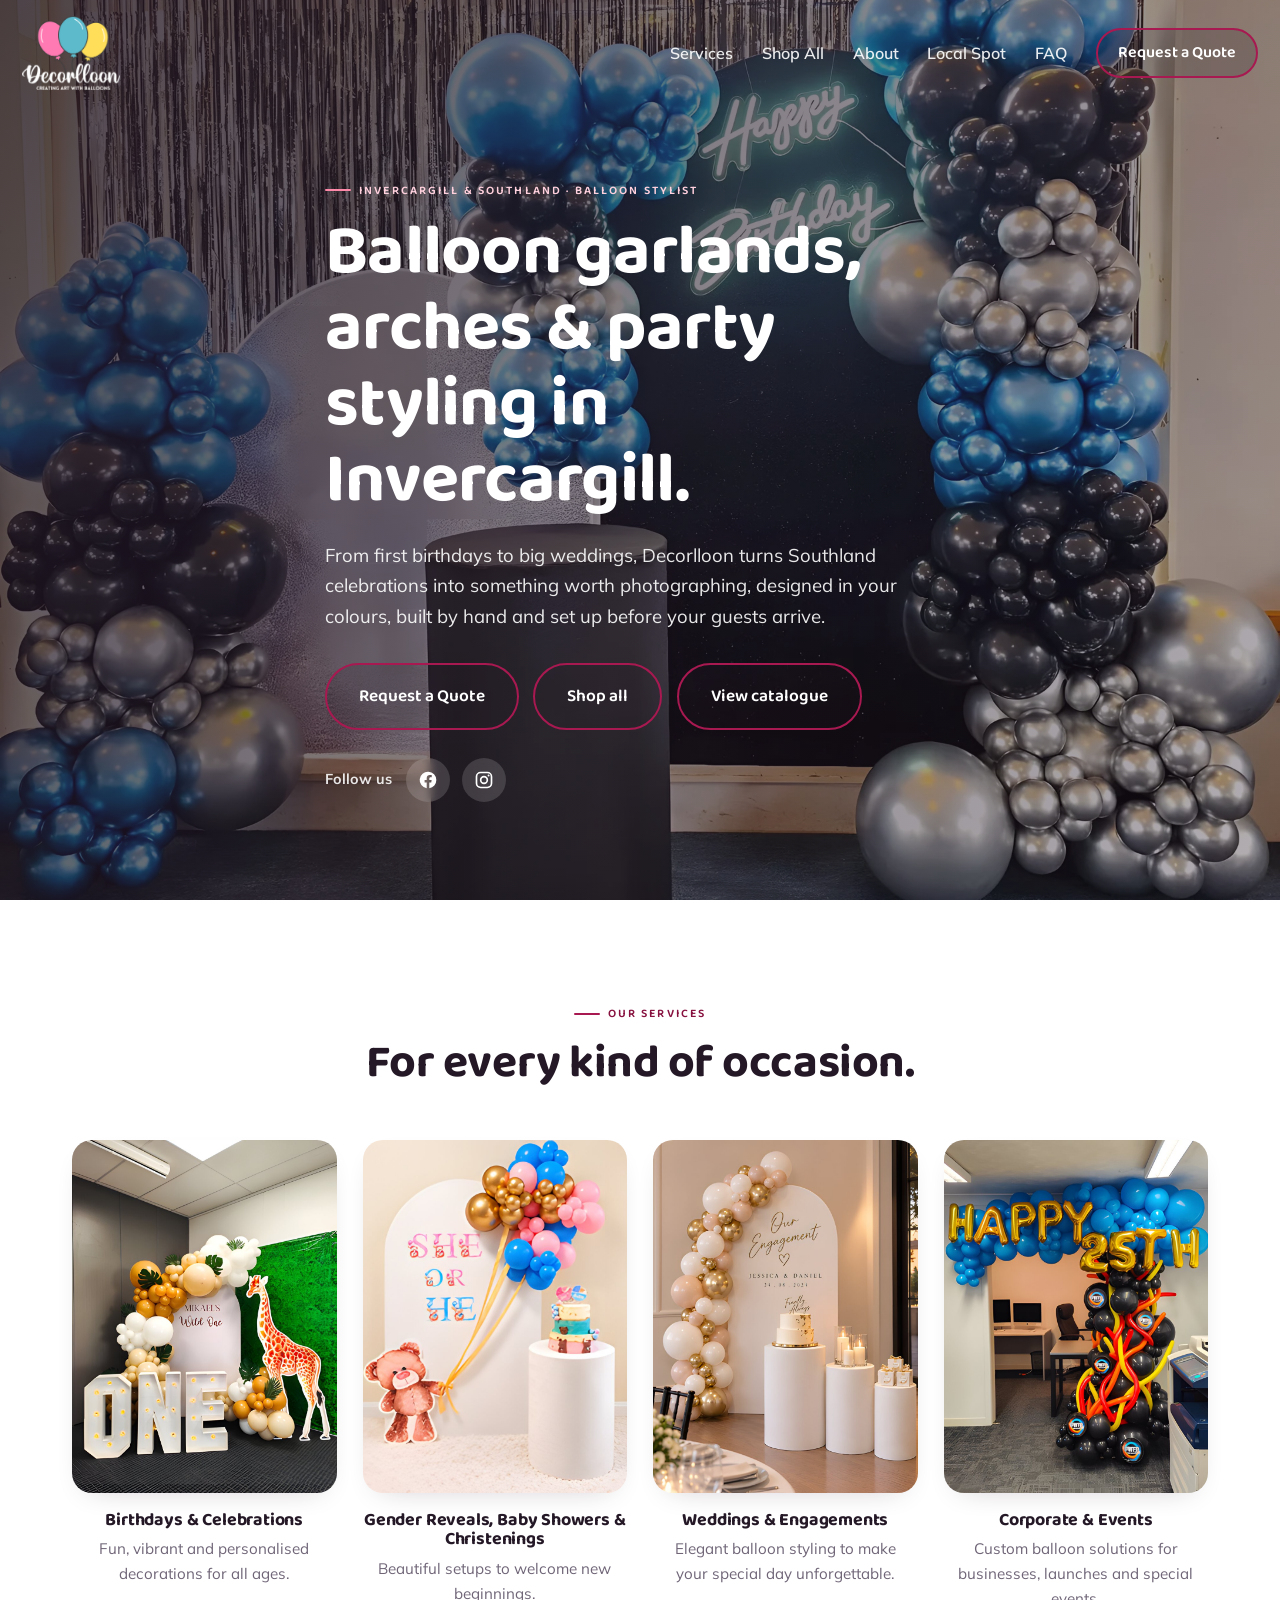
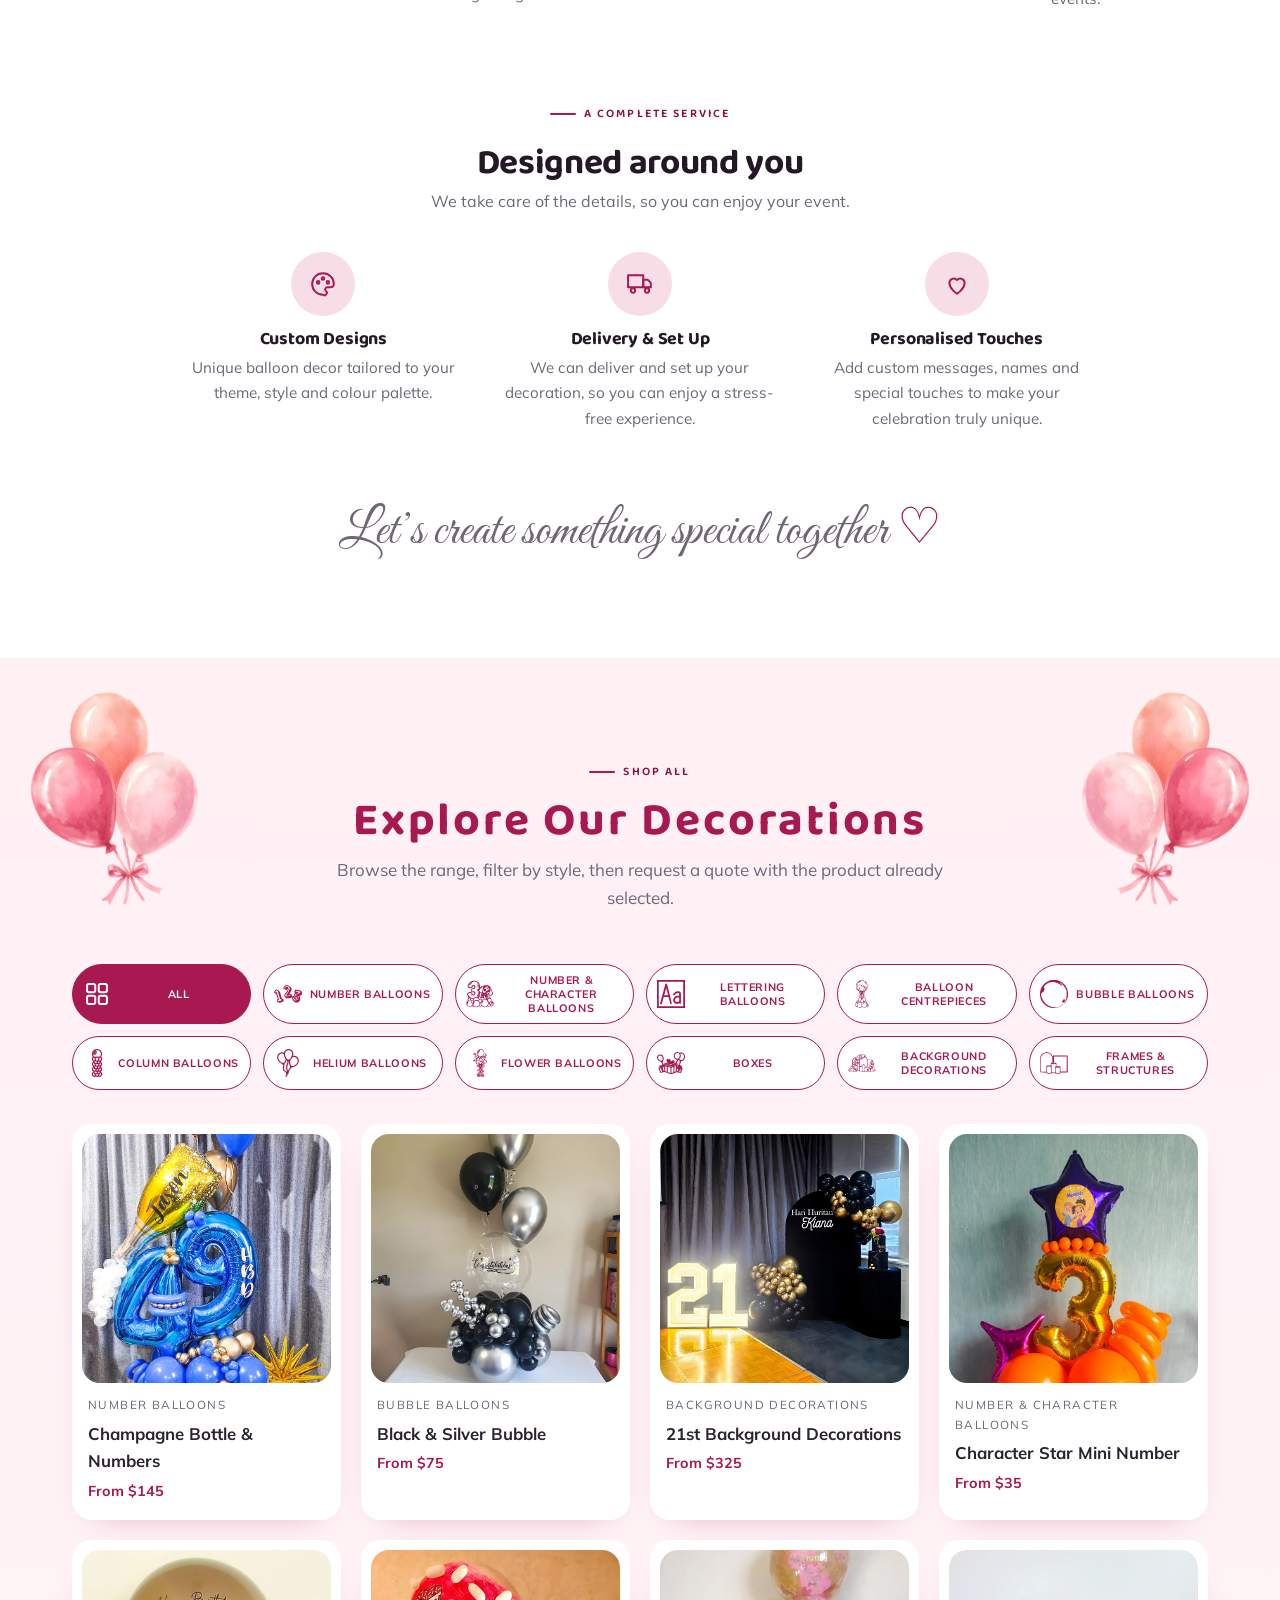
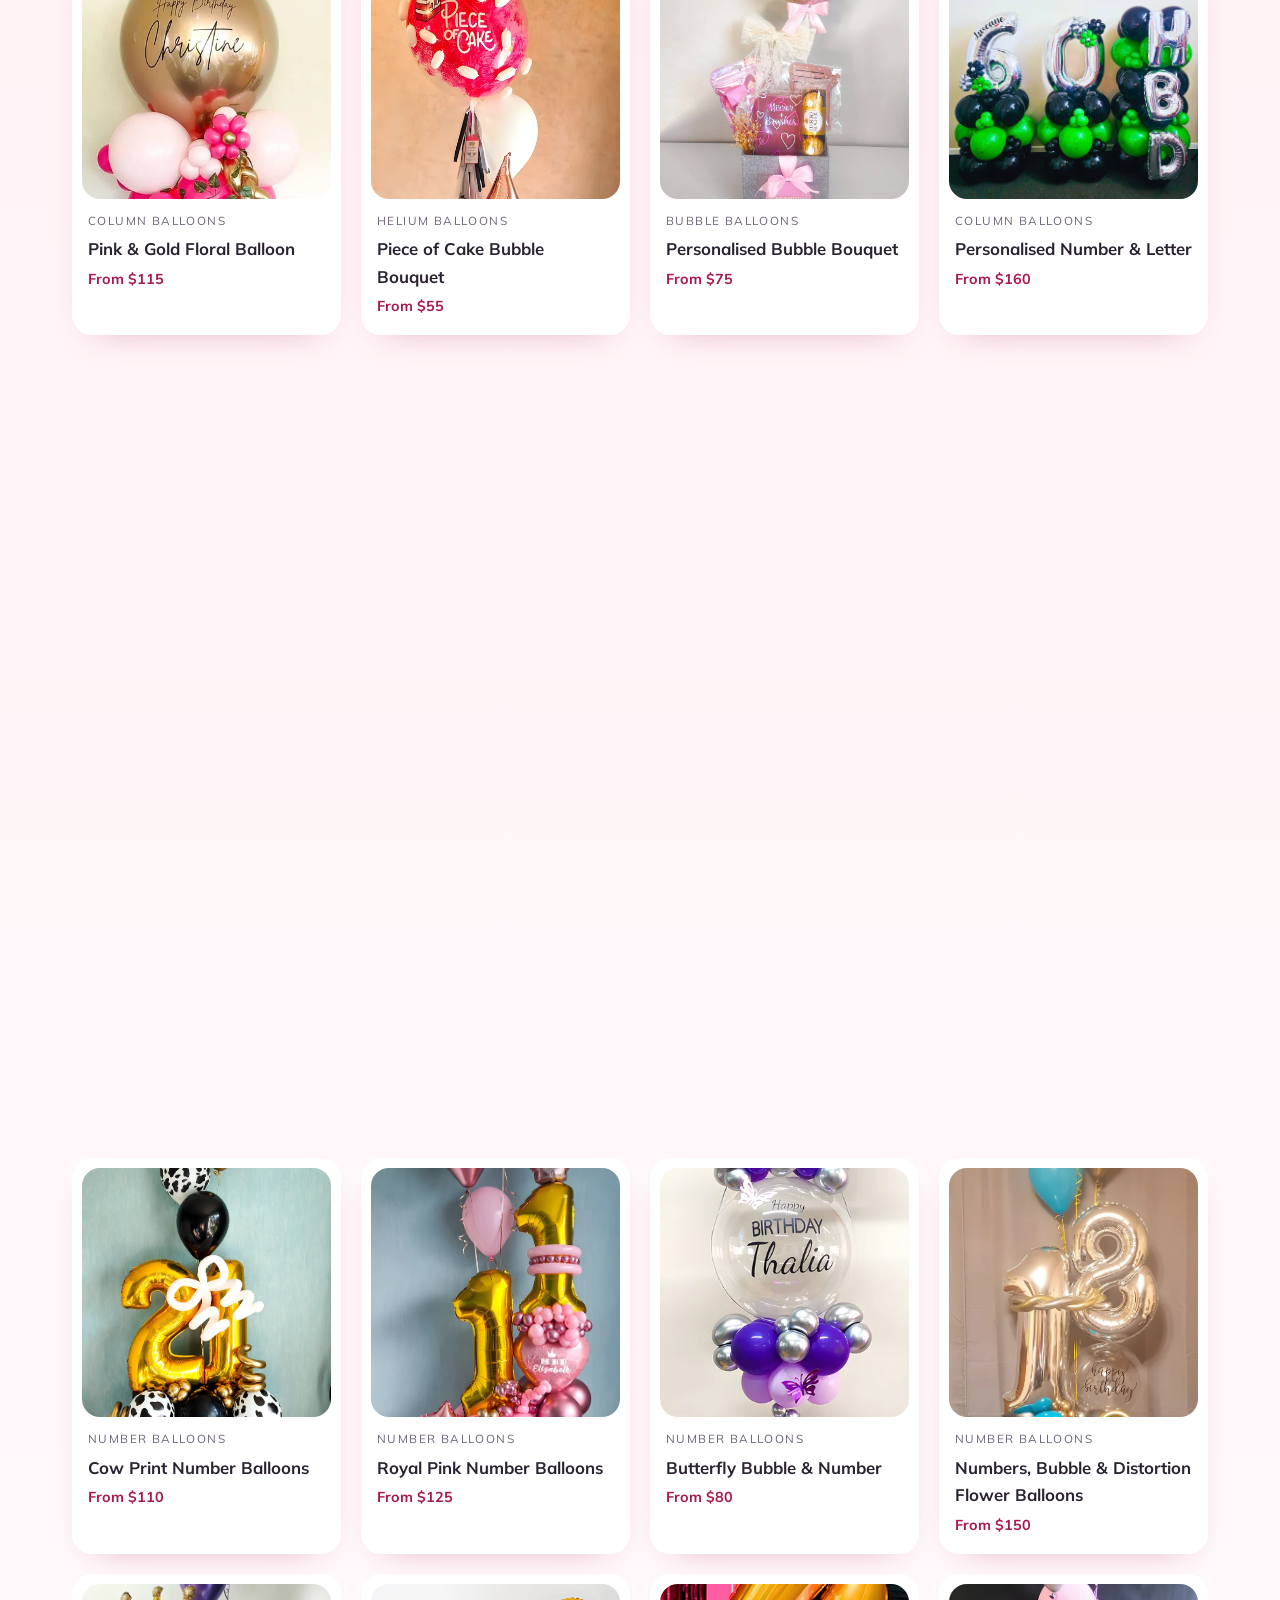
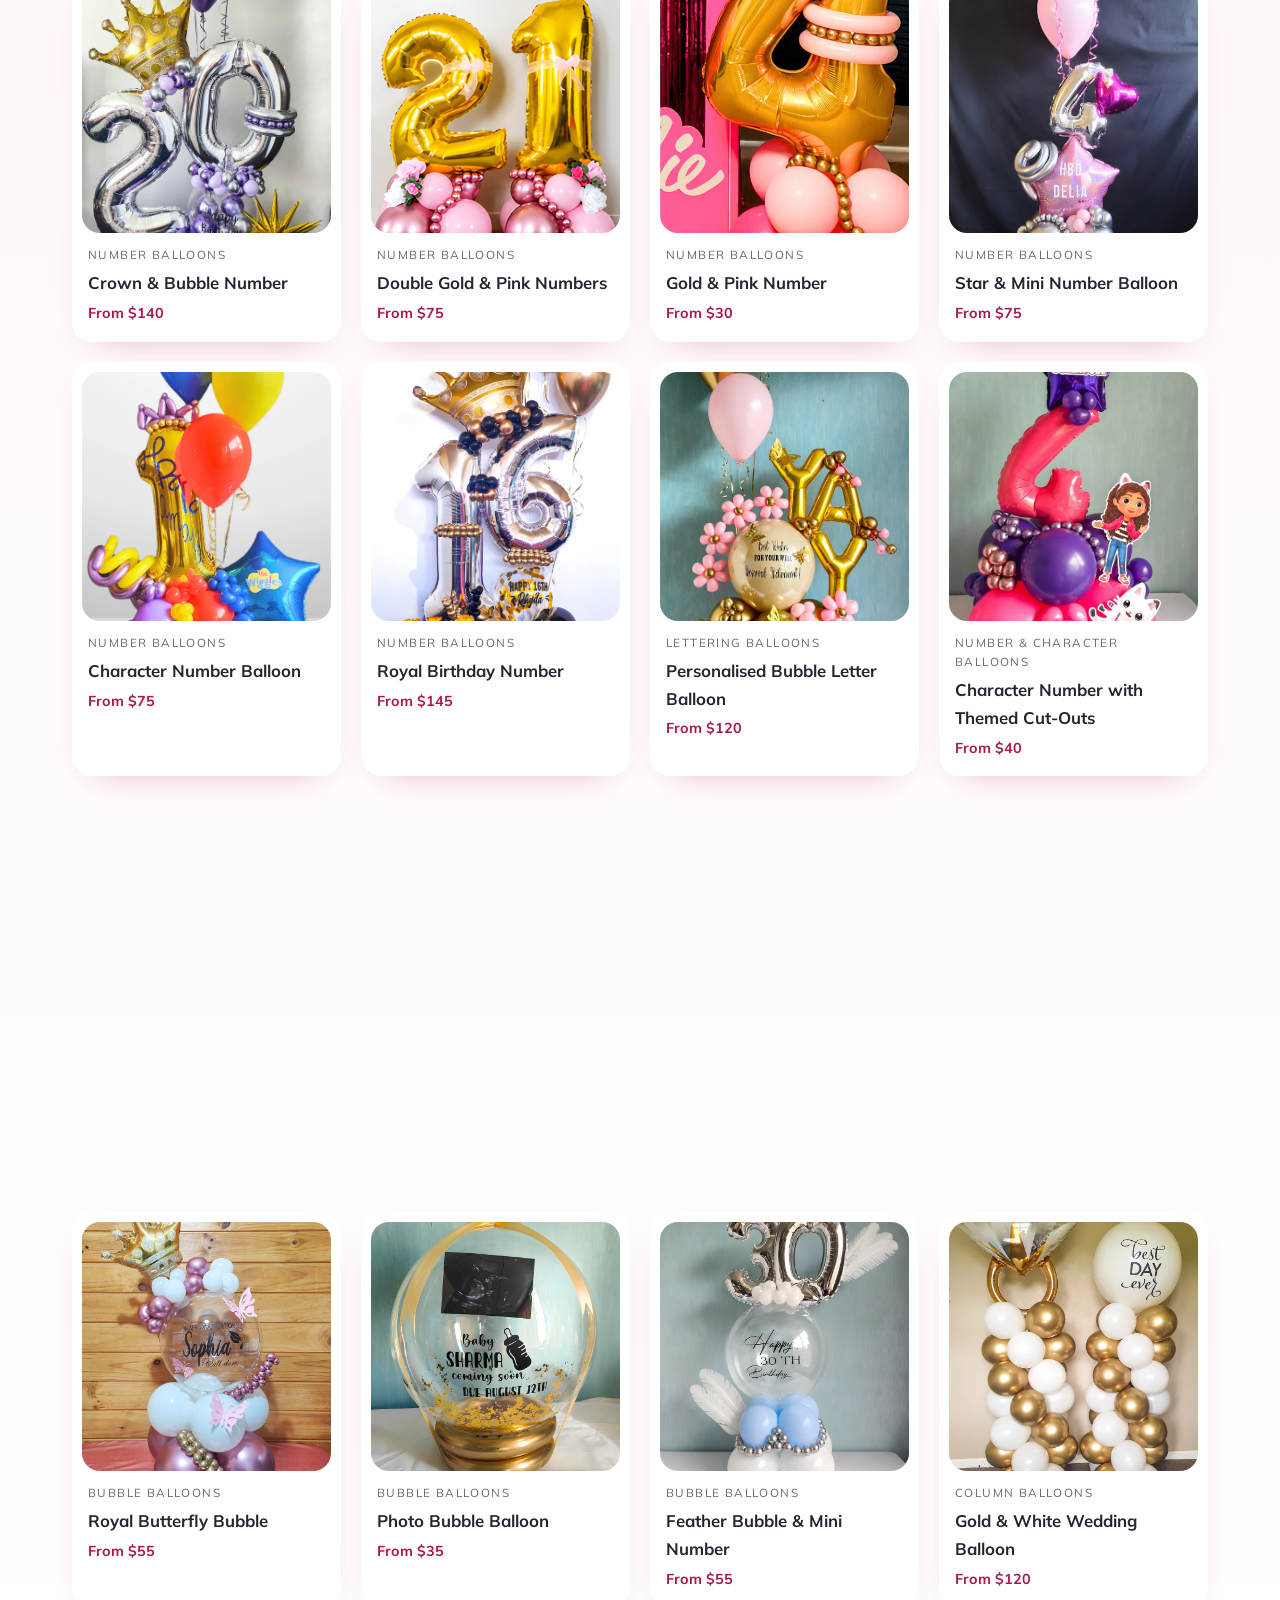
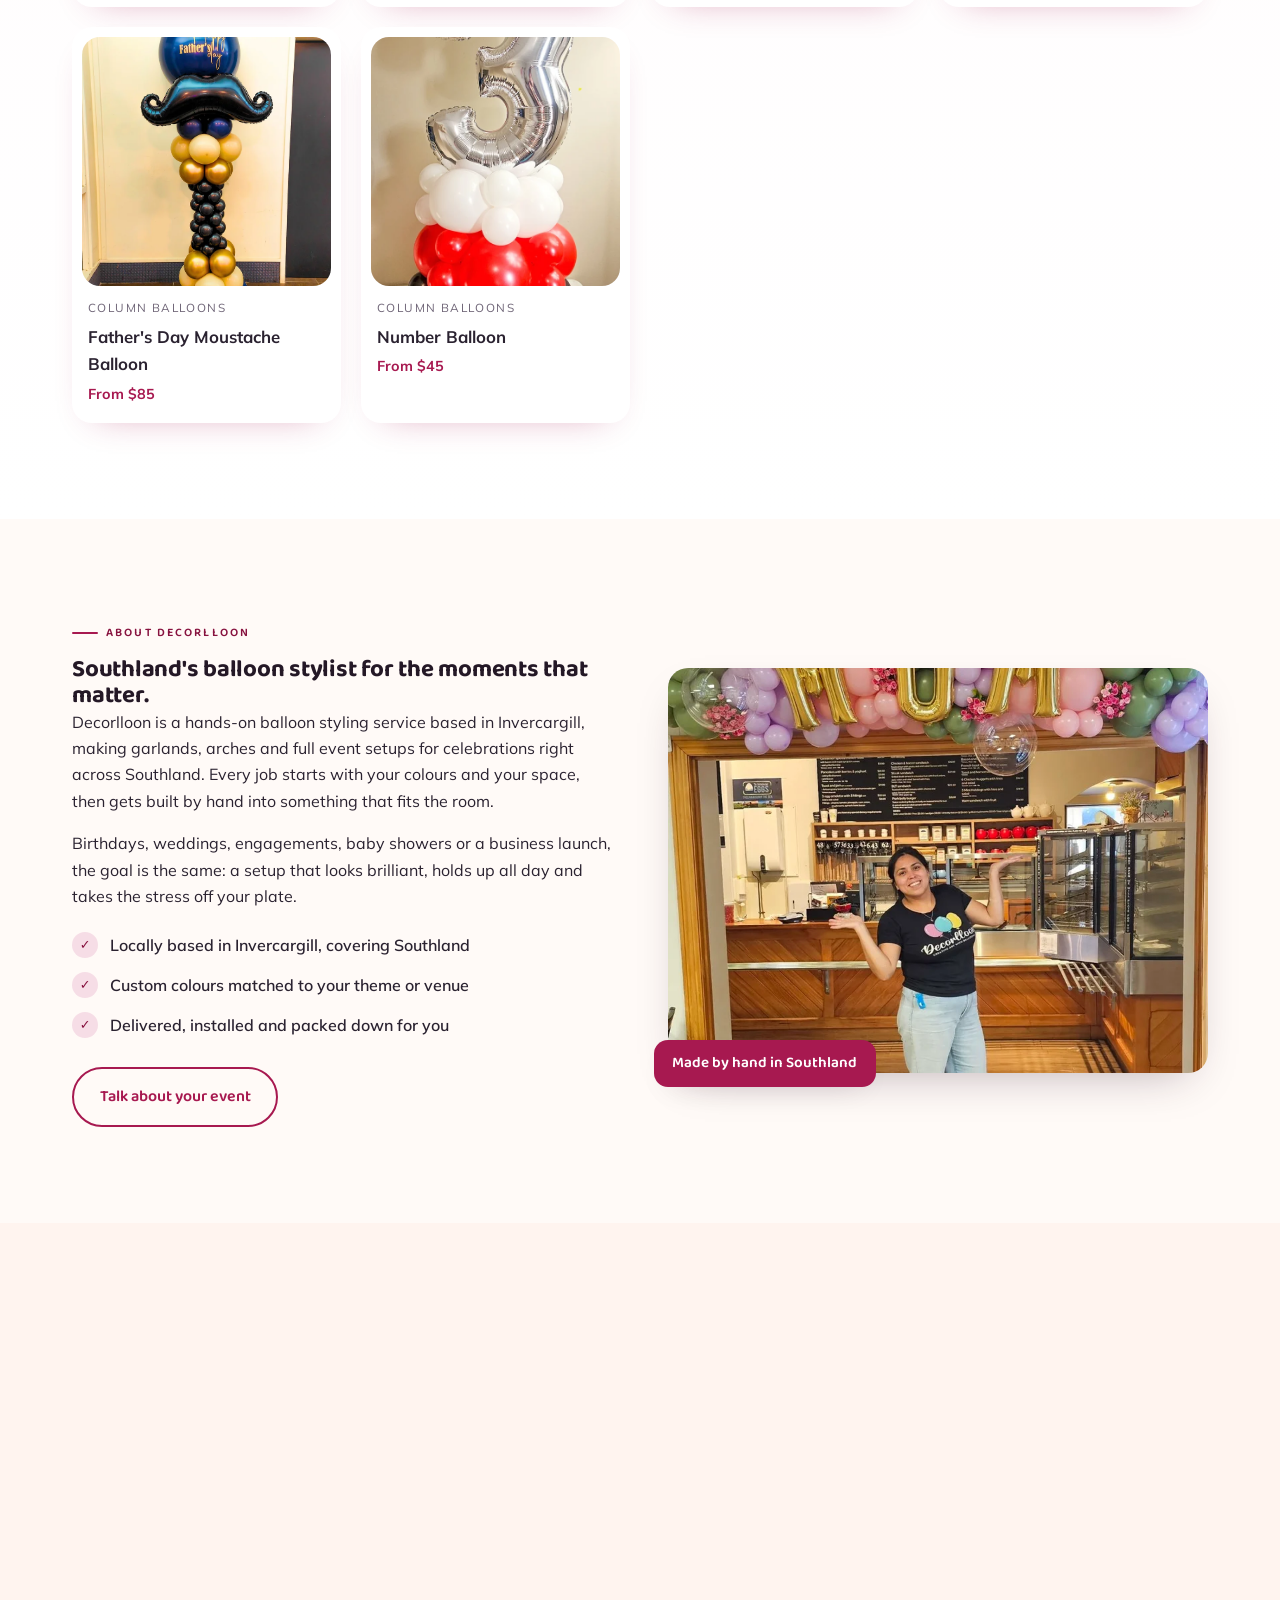
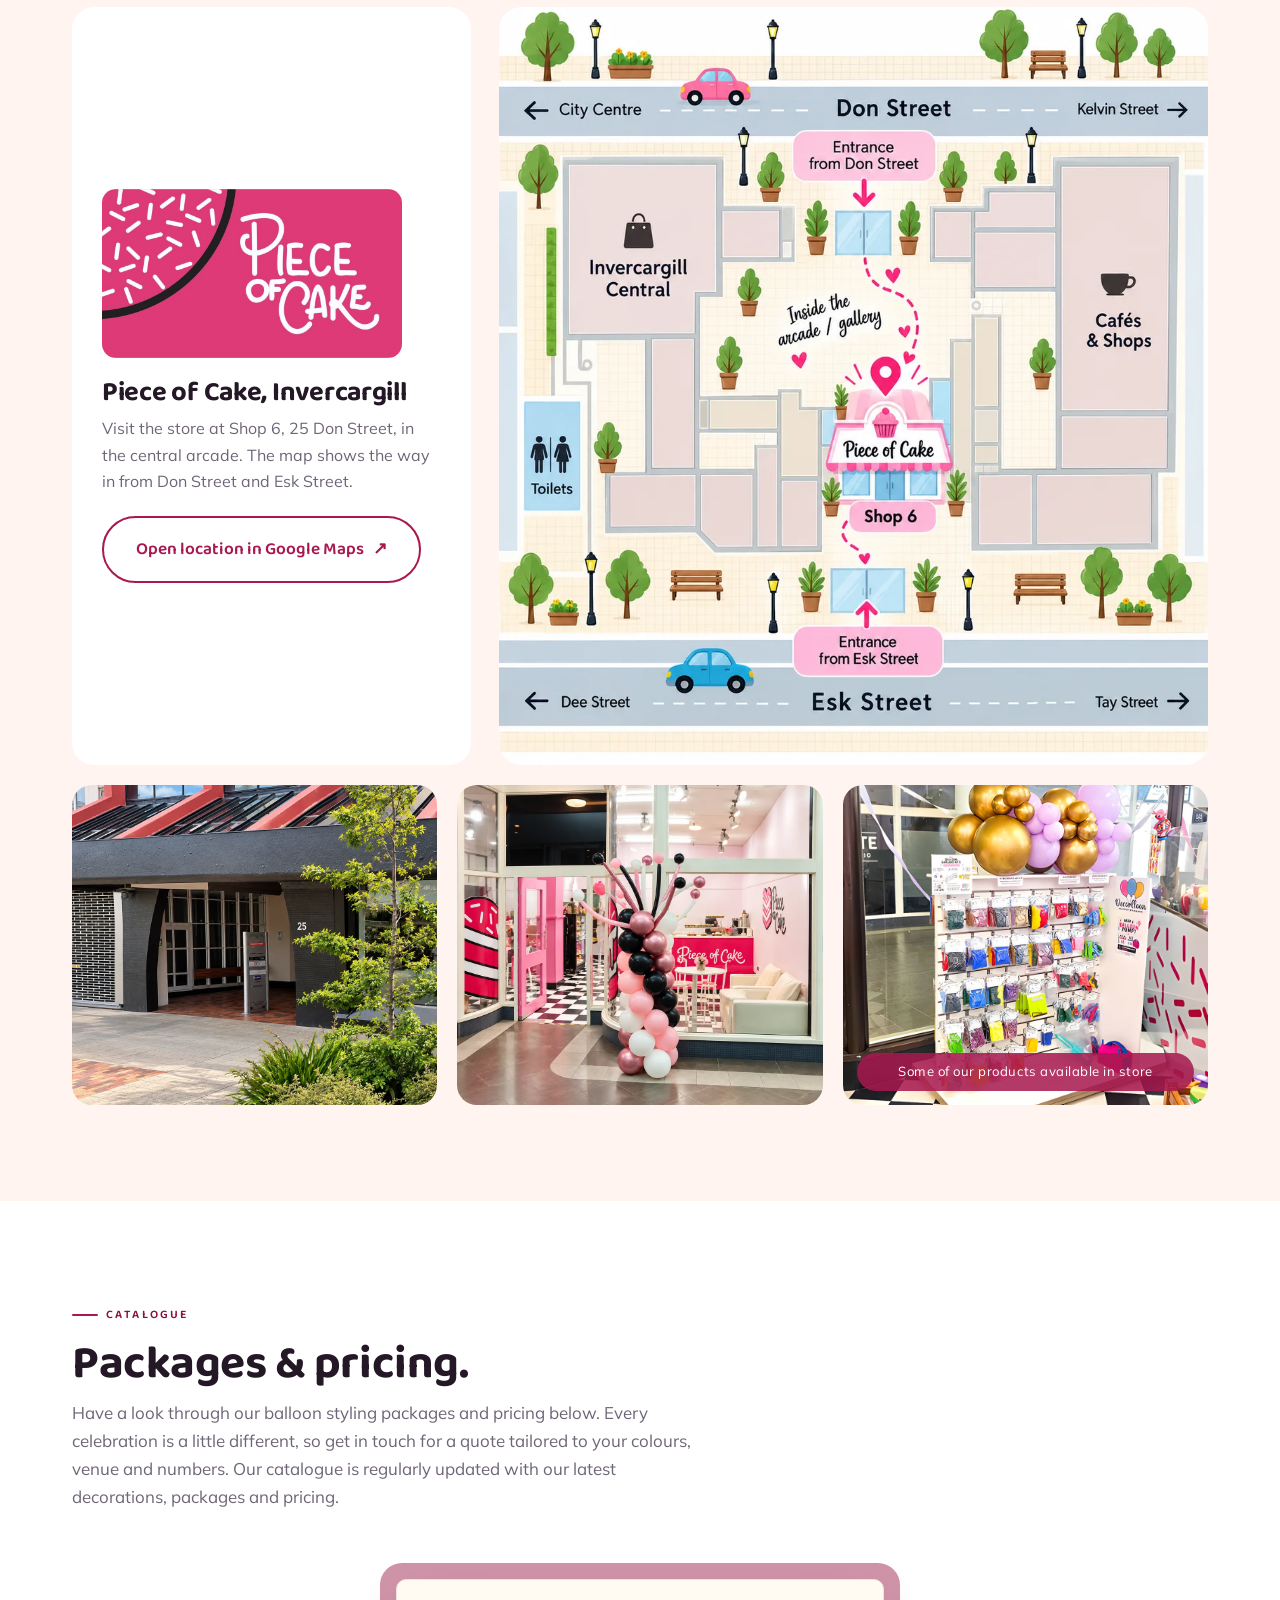
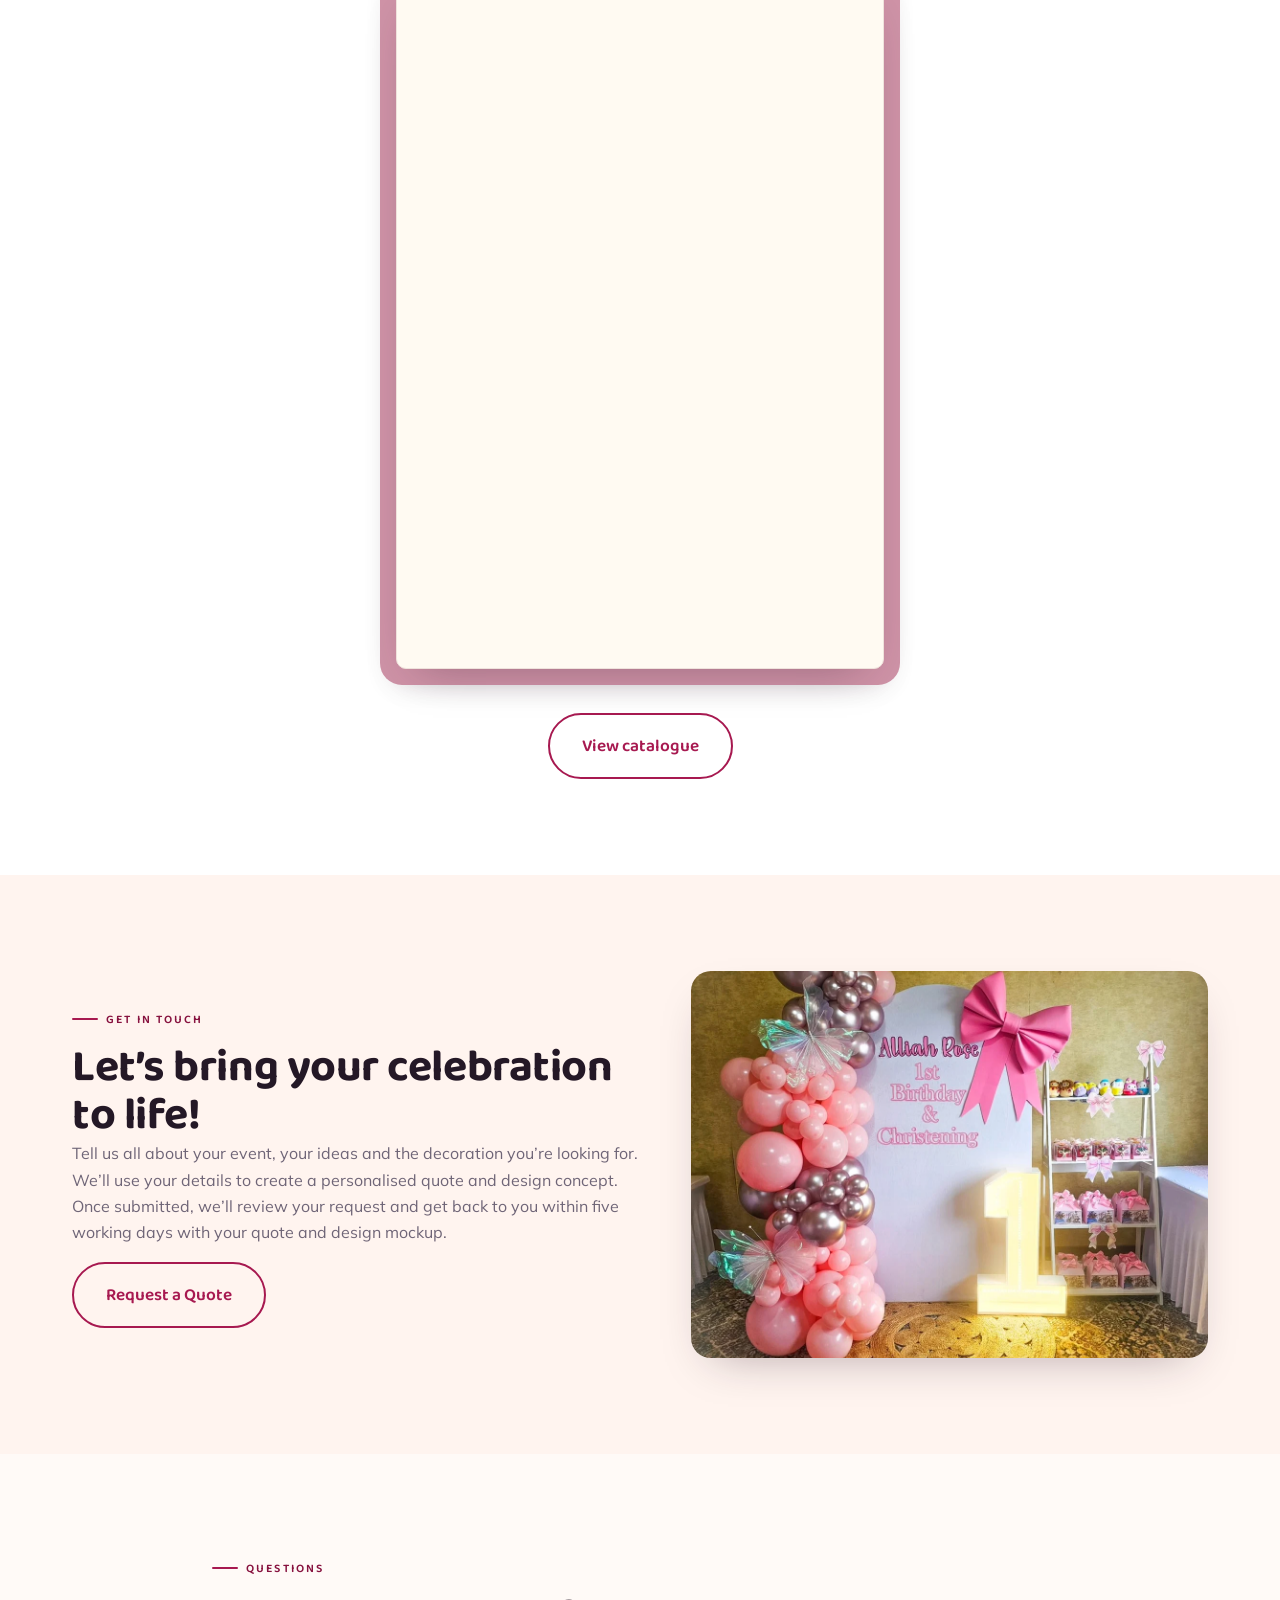
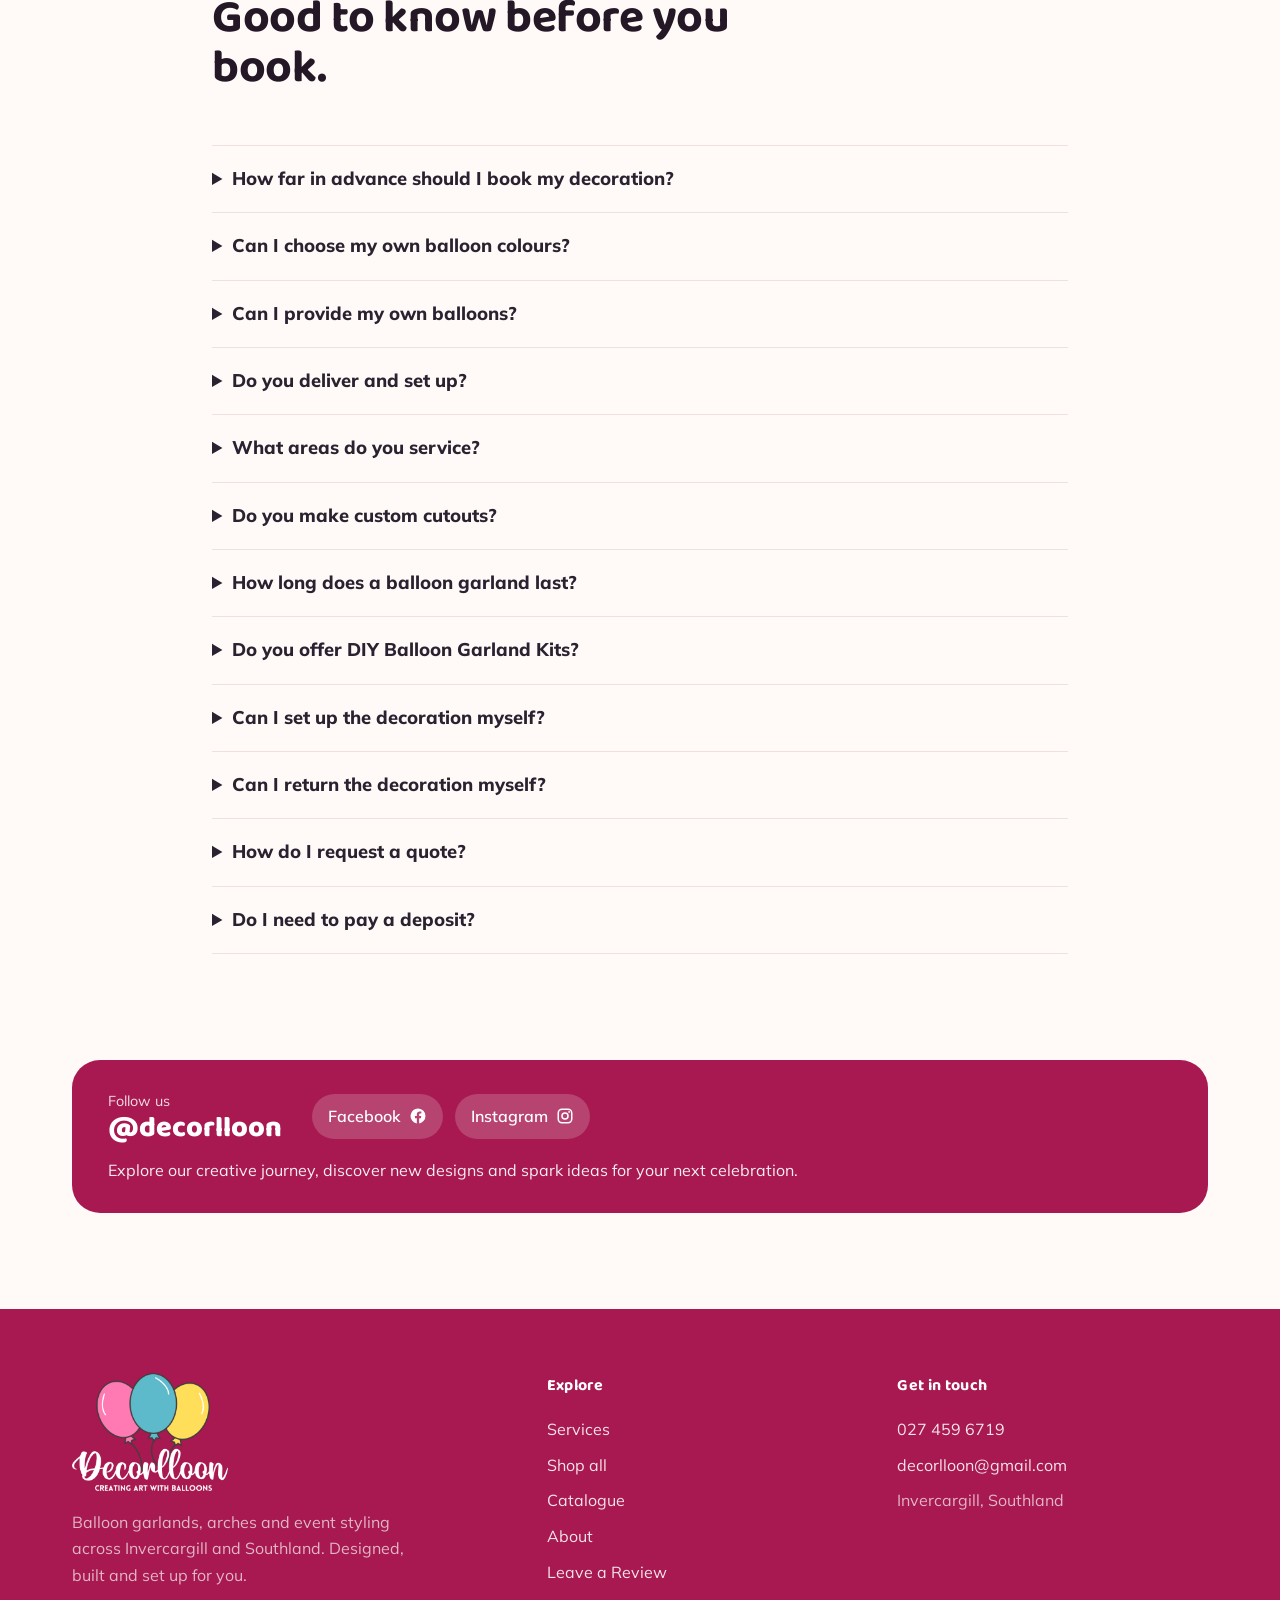
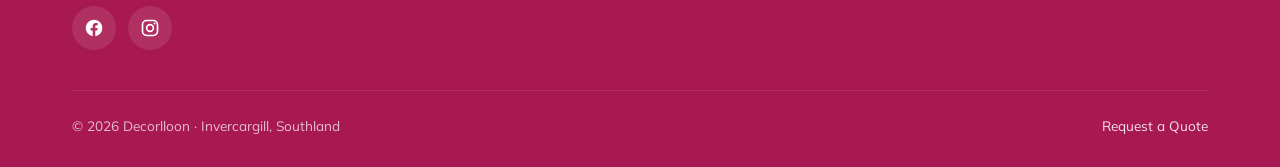
==== commit 5e7c4ee6: "Piece of Cake button and map go straight to the shop Both links now carry the shop's Google place ID" ====
--- a/index.html
+++ b/index.html
@@ -309,10 +309,10 @@
       <div class="local-spot-copy reveal">
         <img class="piece-logo" src="images/piece-of-cake-logo.jpg" alt="Piece of Cake Invercargill">
         <h3>Piece of Cake, Invercargill</h3>
-        <p>Visit the store in the central arcade. The supplied map shows the route from Don Street and Esk Street to Shop 6.</p>
-        <a class="btn btn--primary btn--lg" href="https://www.google.com/maps/search/?api=1&amp;query=Piece+of+Cake+Invercargill" target="_blank" rel="noopener">Open location in Google Maps <span>↗</span></a>
-      </div>
-      <a class="local-map reveal" href="https://www.google.com/maps/search/?api=1&amp;query=Piece+of+Cake+Invercargill" target="_blank" rel="noopener" aria-label="Open Piece of Cake location in Google Maps"><img src="images/piece-of-cake-map-1080.webp" srcset="images/piece-of-cake-map-1080.webp 1010w, images/piece-of-cake-map-1920.webp 1796w" sizes="(max-width:900px) 92vw, 720px" alt="Map showing Piece of Cake, Shop 6, in Invercargill Central" width="1796" height="1920" loading="lazy"></a>
+        <p>Visit the store at Shop 6, 25 Don Street, in the central arcade. The map shows the way in from Don Street and Esk Street.</p>
+        <a class="btn btn--primary btn--lg" href="https://www.google.com/maps/search/?api=1&amp;query=Piece+of+Cake+Invercargill&amp;query_place_id=ChIJVTXR5XDF0qkR-xlM9w0CpJ4" target="_blank" rel="noopener">Open location in Google Maps <span>↗</span></a>
+      </div>
+      <a class="local-map reveal" href="https://www.google.com/maps/search/?api=1&amp;query=Piece+of+Cake+Invercargill&amp;query_place_id=ChIJVTXR5XDF0qkR-xlM9w0CpJ4" target="_blank" rel="noopener" aria-label="Open Piece of Cake location in Google Maps"><img src="images/piece-of-cake-map-1080.webp" srcset="images/piece-of-cake-map-1080.webp 1010w, images/piece-of-cake-map-1920.webp 1796w" sizes="(max-width:900px) 92vw, 720px" alt="Map showing Piece of Cake, Shop 6, in Invercargill Central" width="1796" height="1920" loading="lazy"></a>
     </div>
     <div class="local-photo-grid reveal">
       <img src="images/piece-of-cake-building-1080.webp" srcset="images/piece-of-cake-building-1080.webp 1080w, images/piece-of-cake-building-1920.webp 1920w" sizes="(max-width:640px) 92vw, (max-width:980px) 46vw, 380px" alt="Piece of Cake building in Invercargill" width="1920" height="1920" loading="lazy">
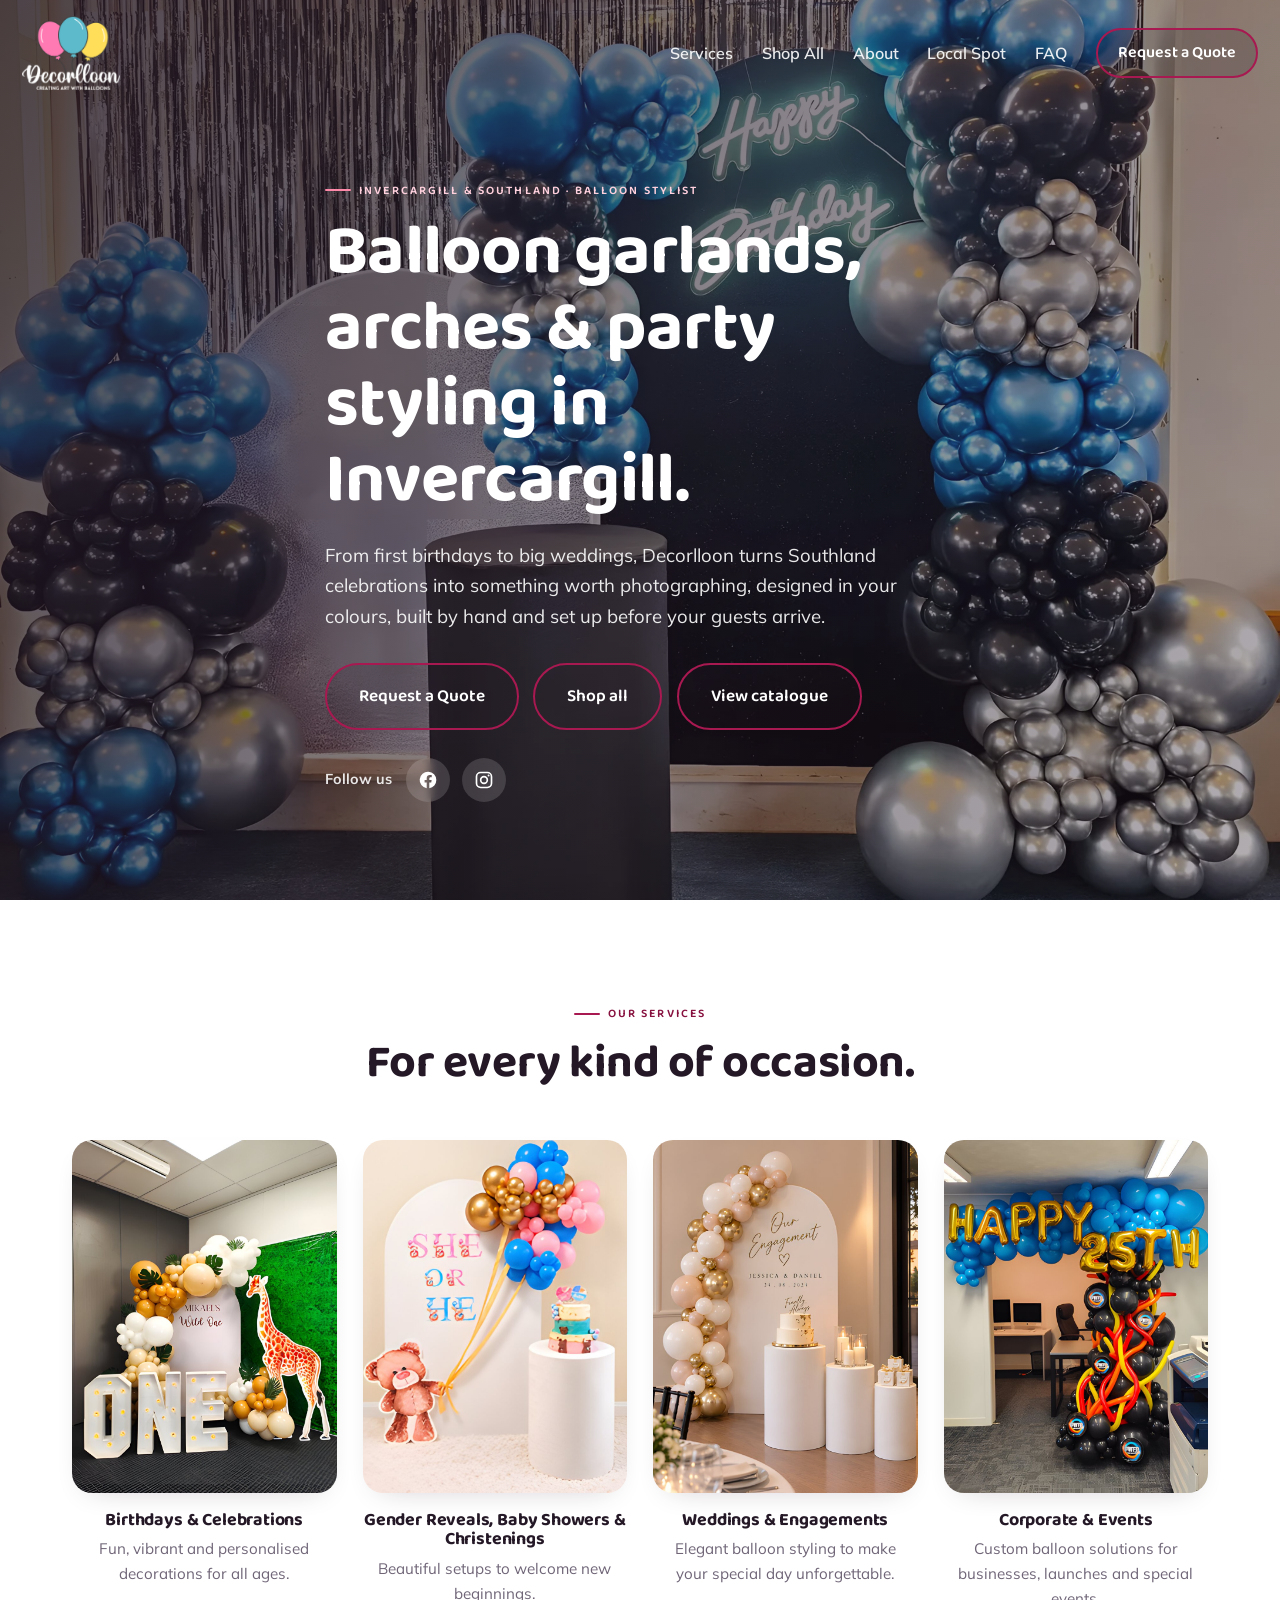
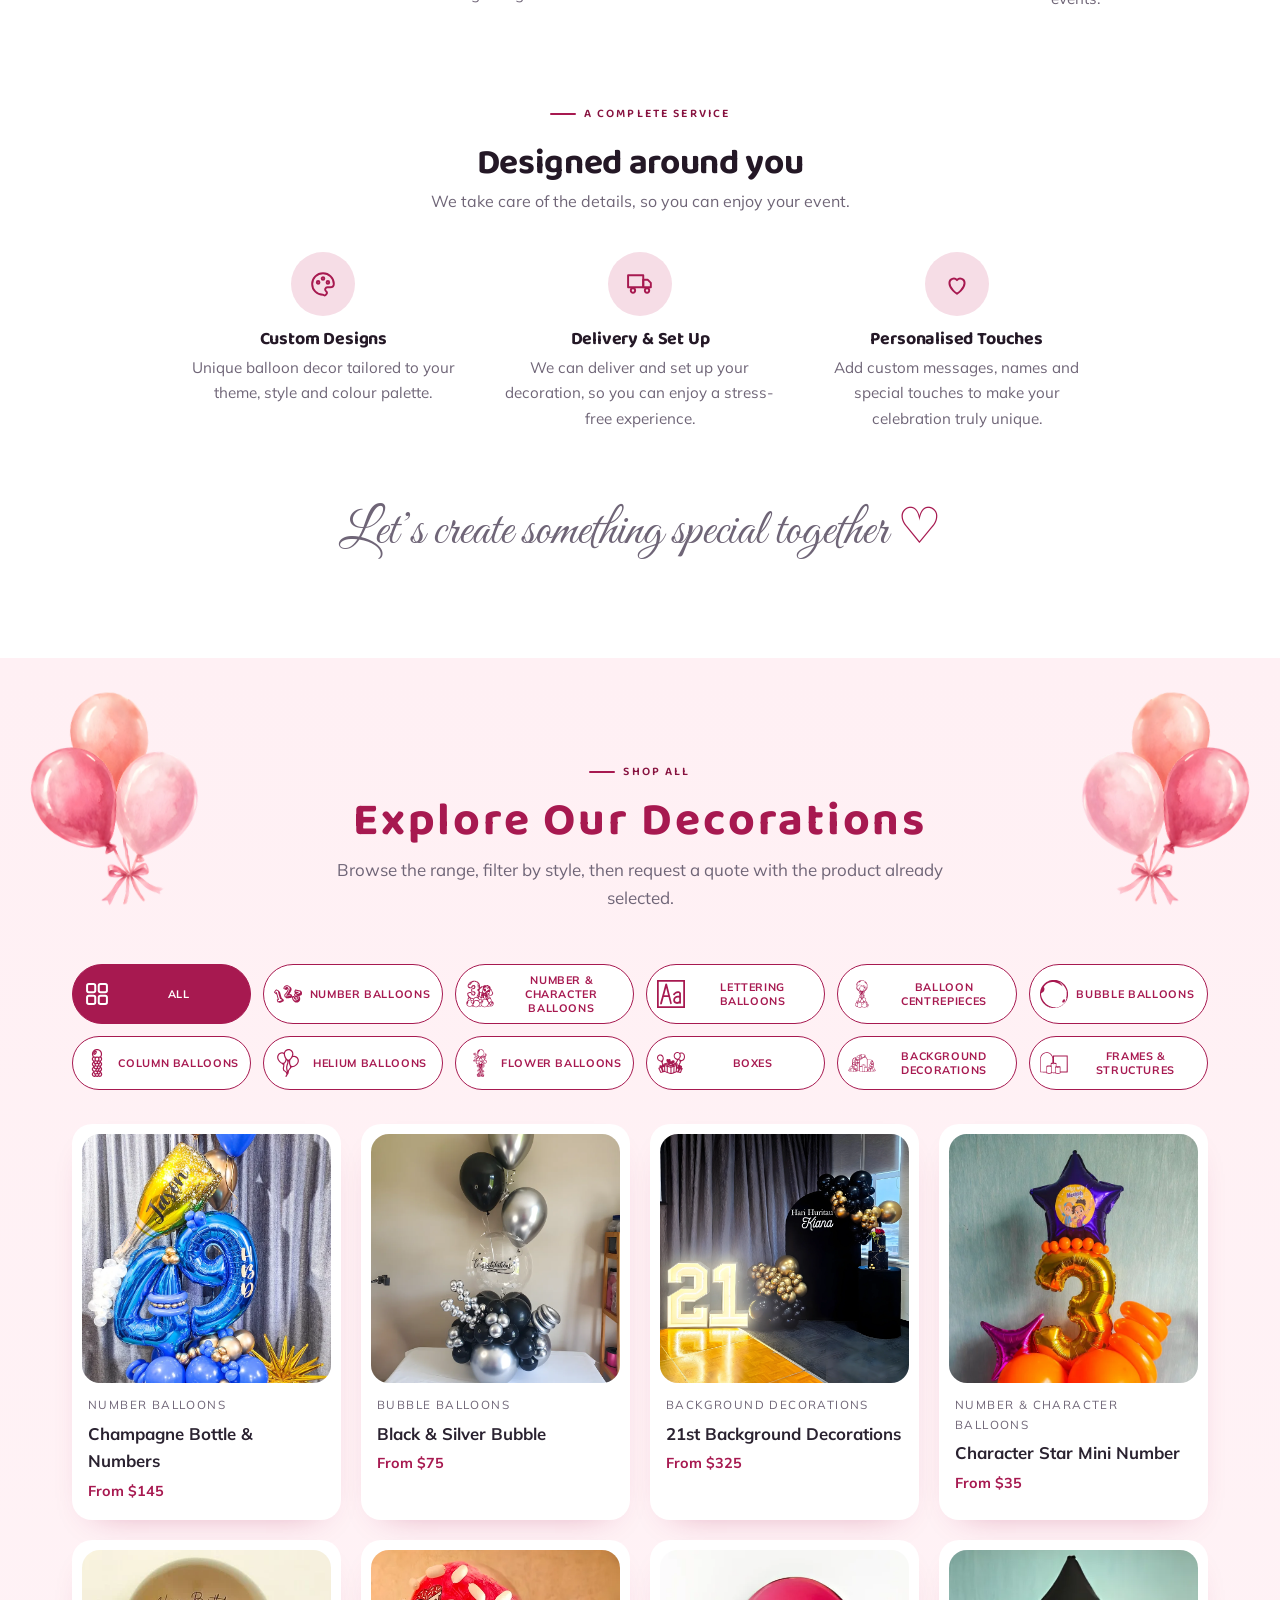
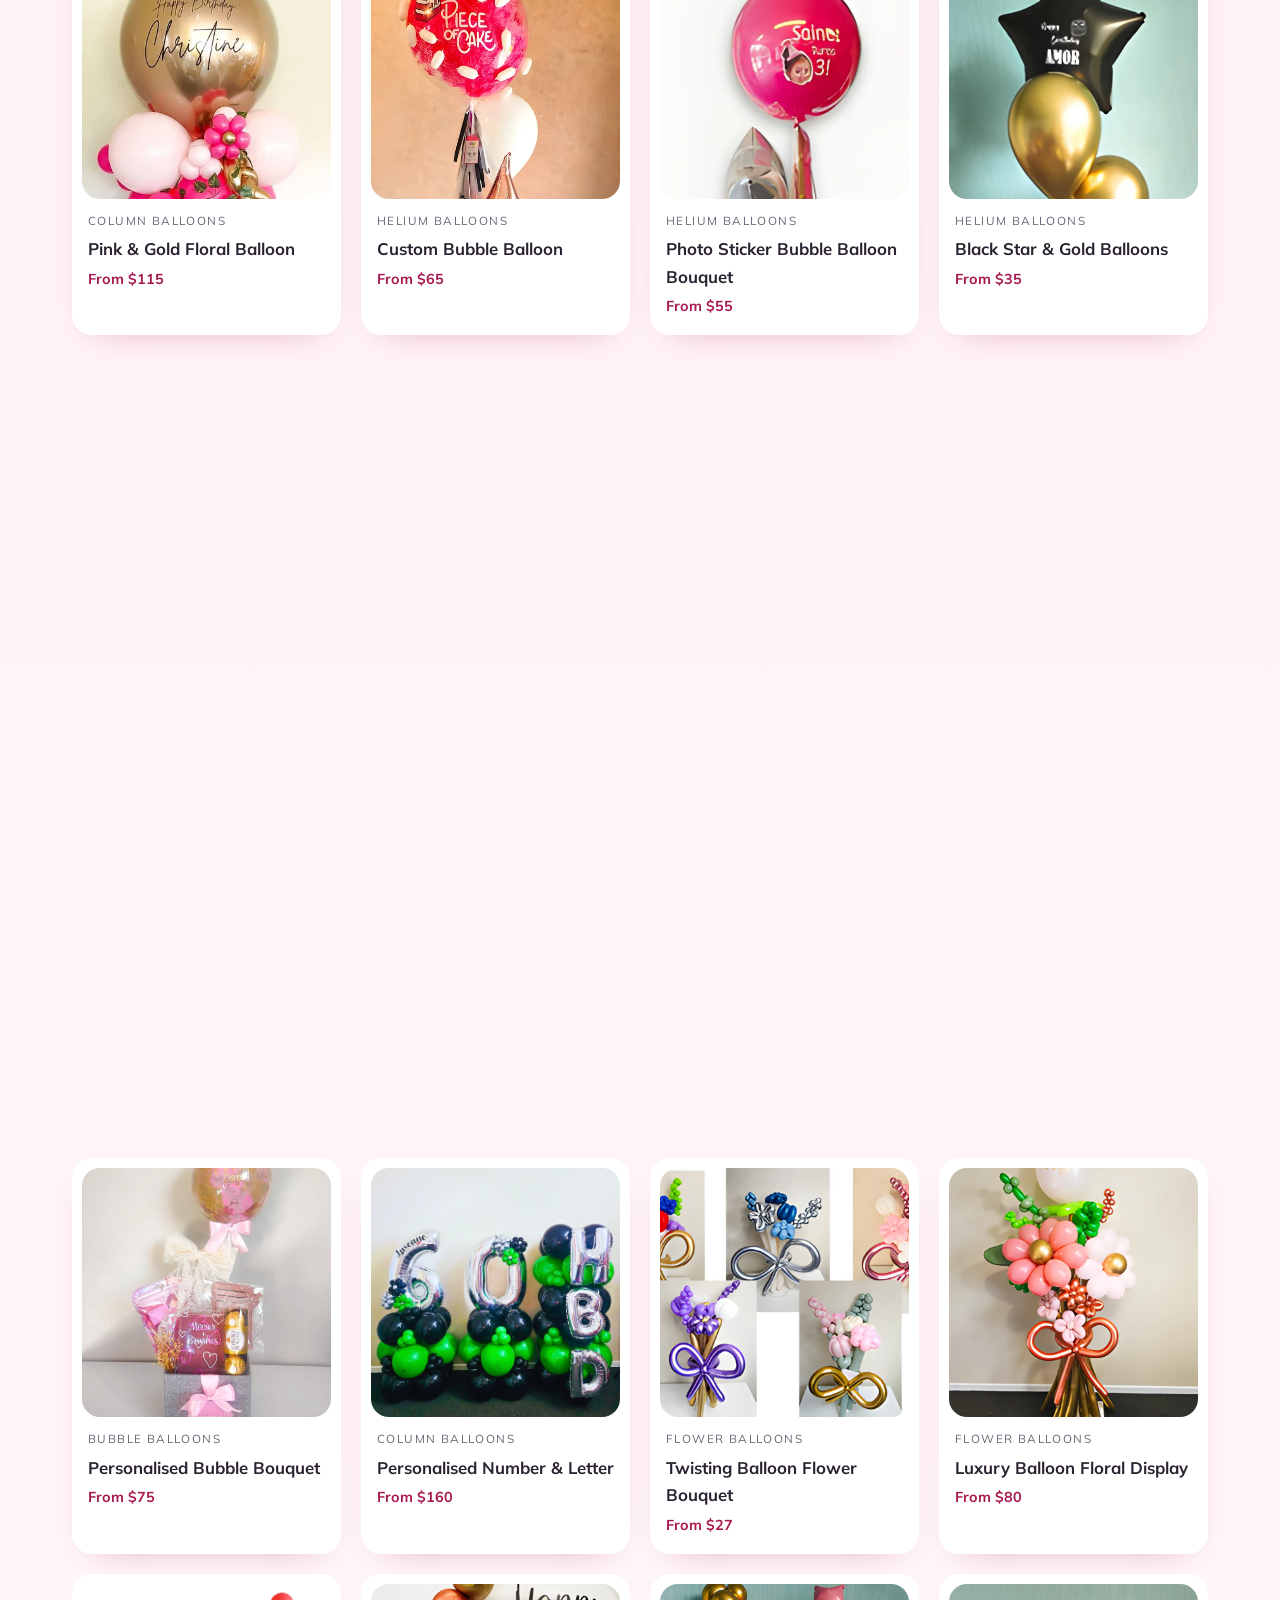
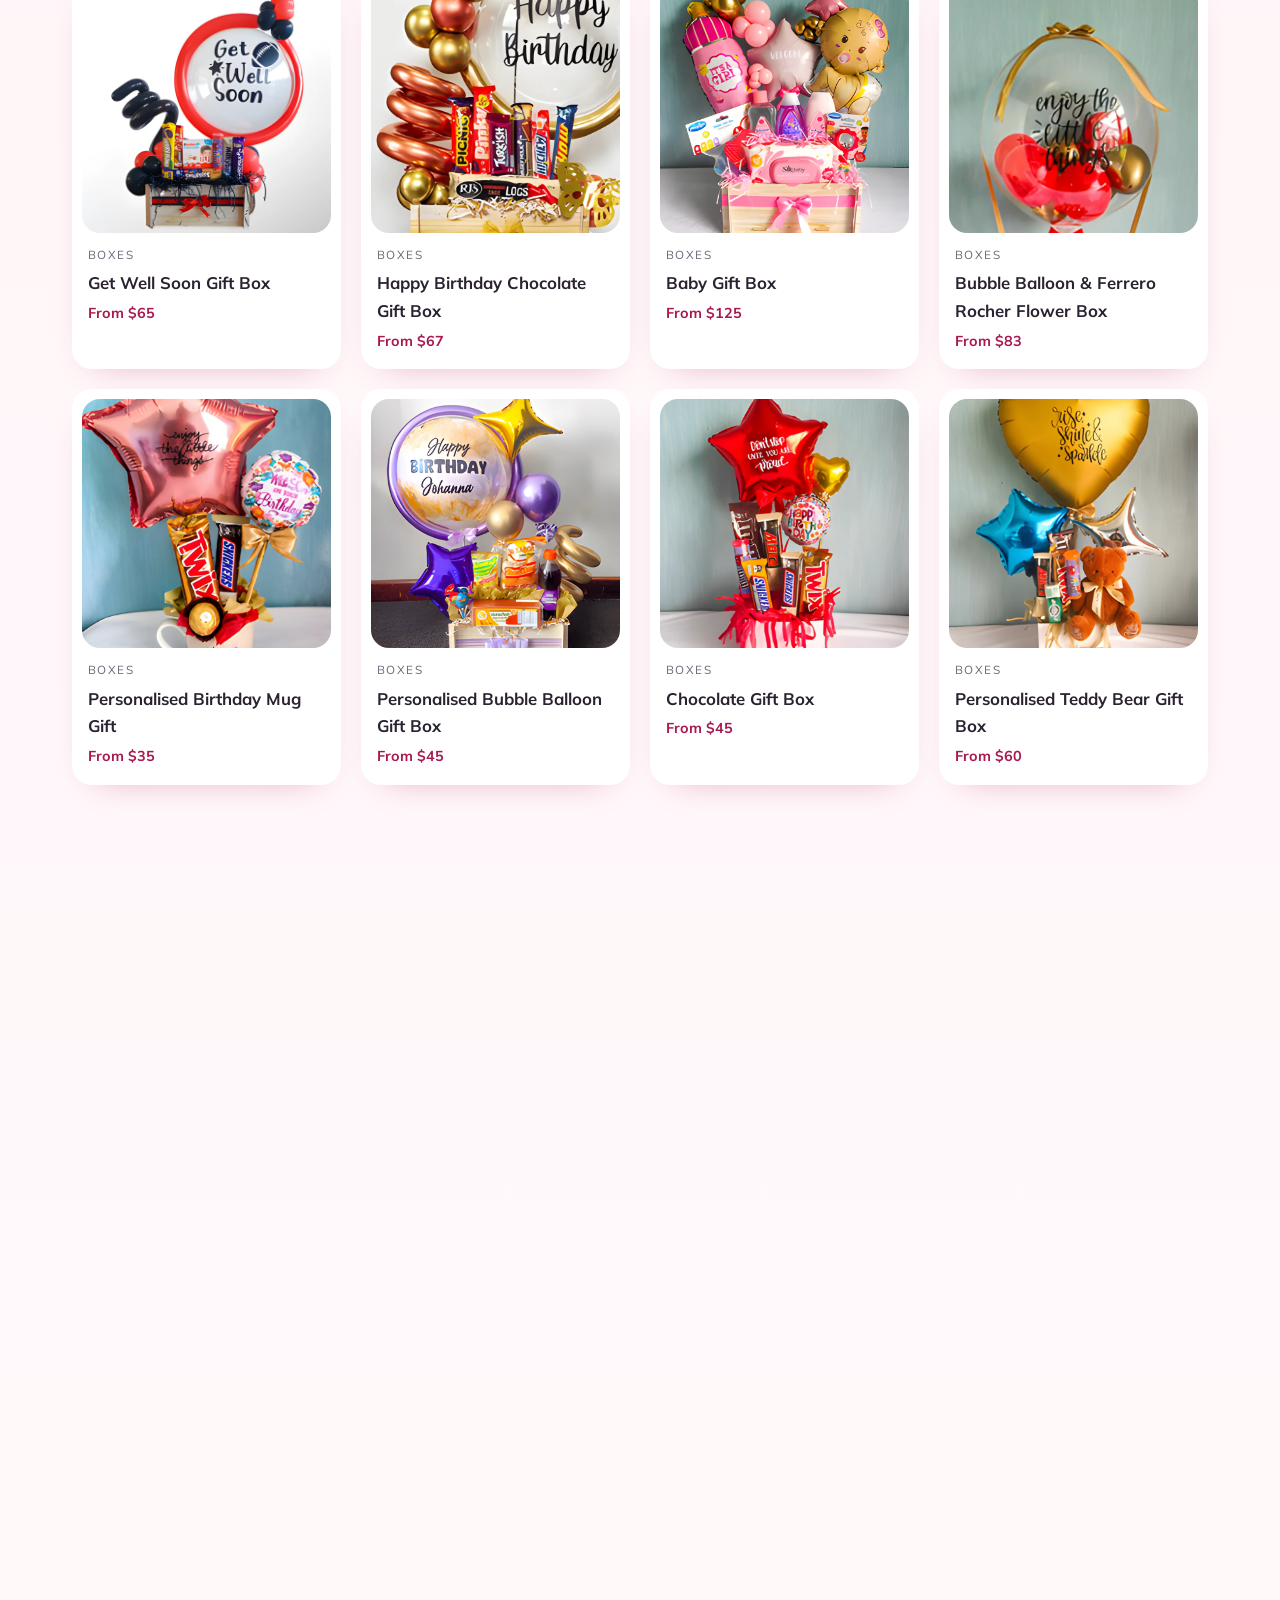
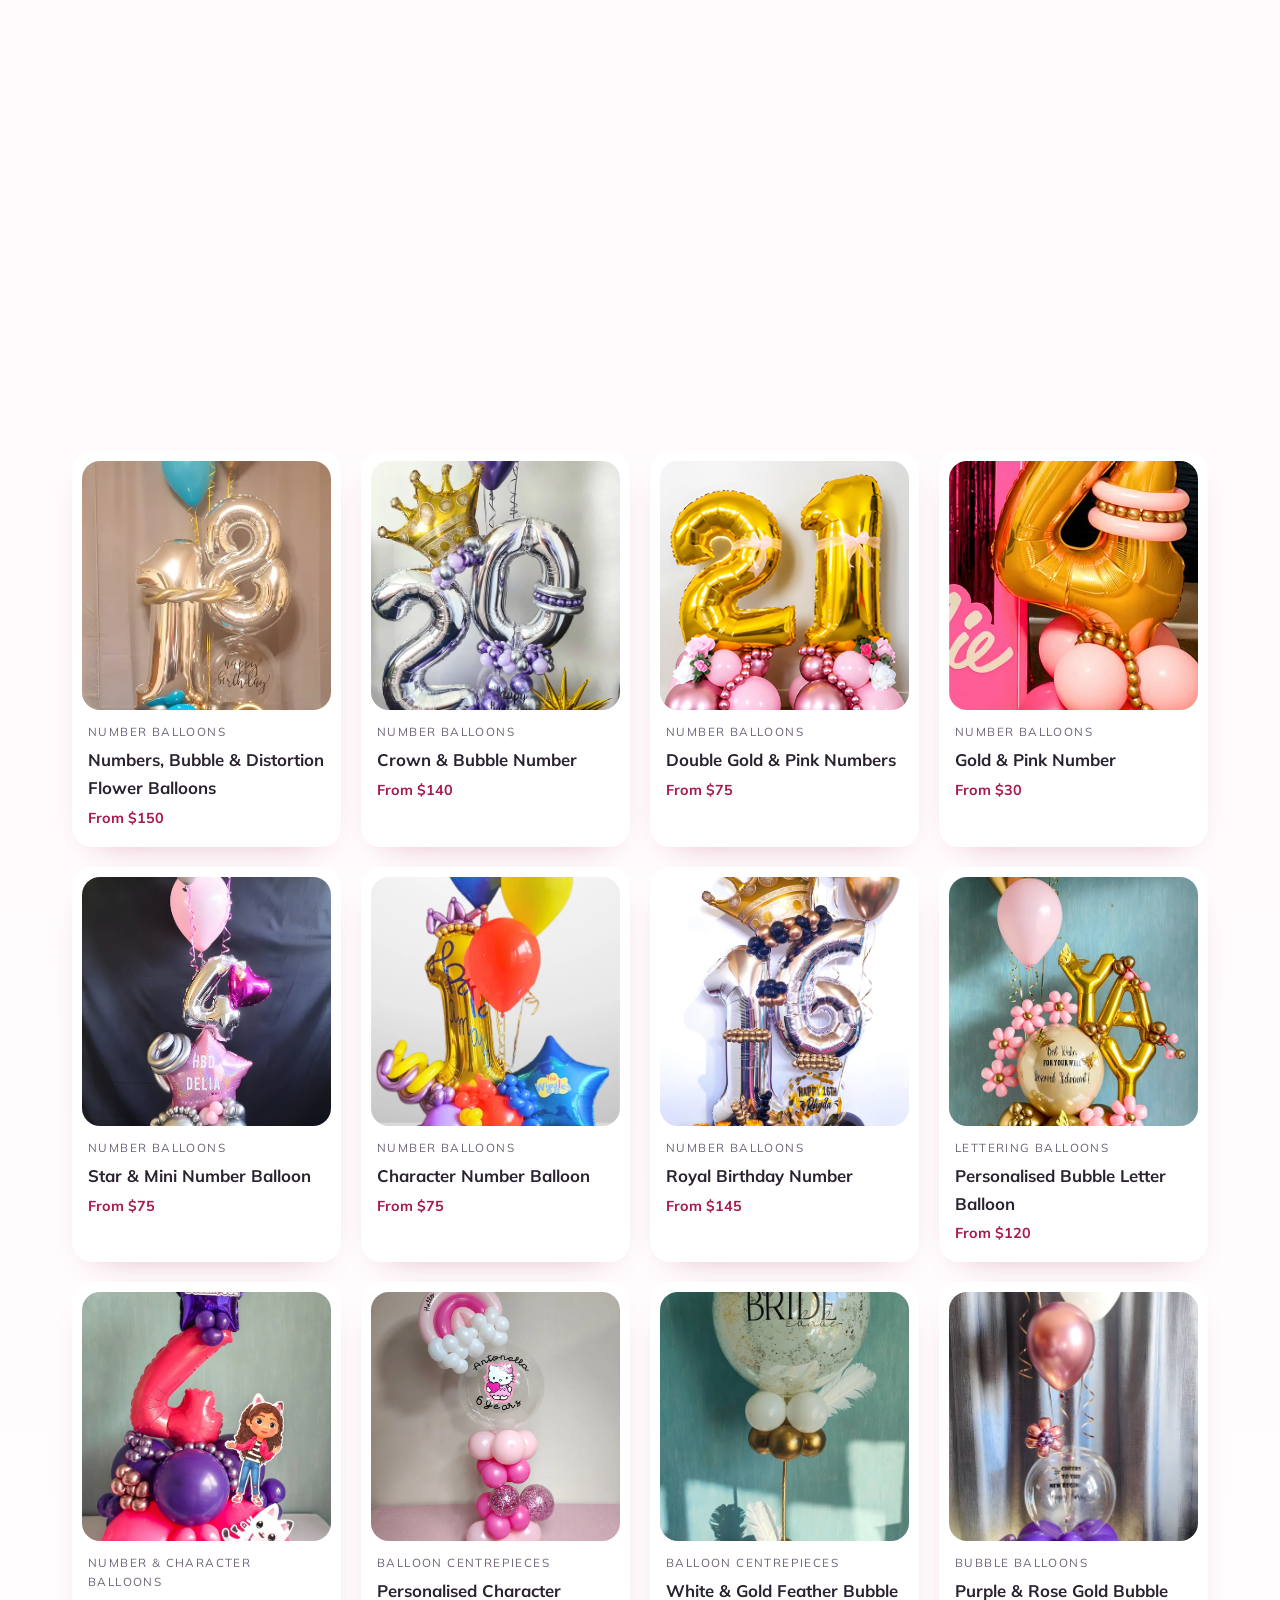
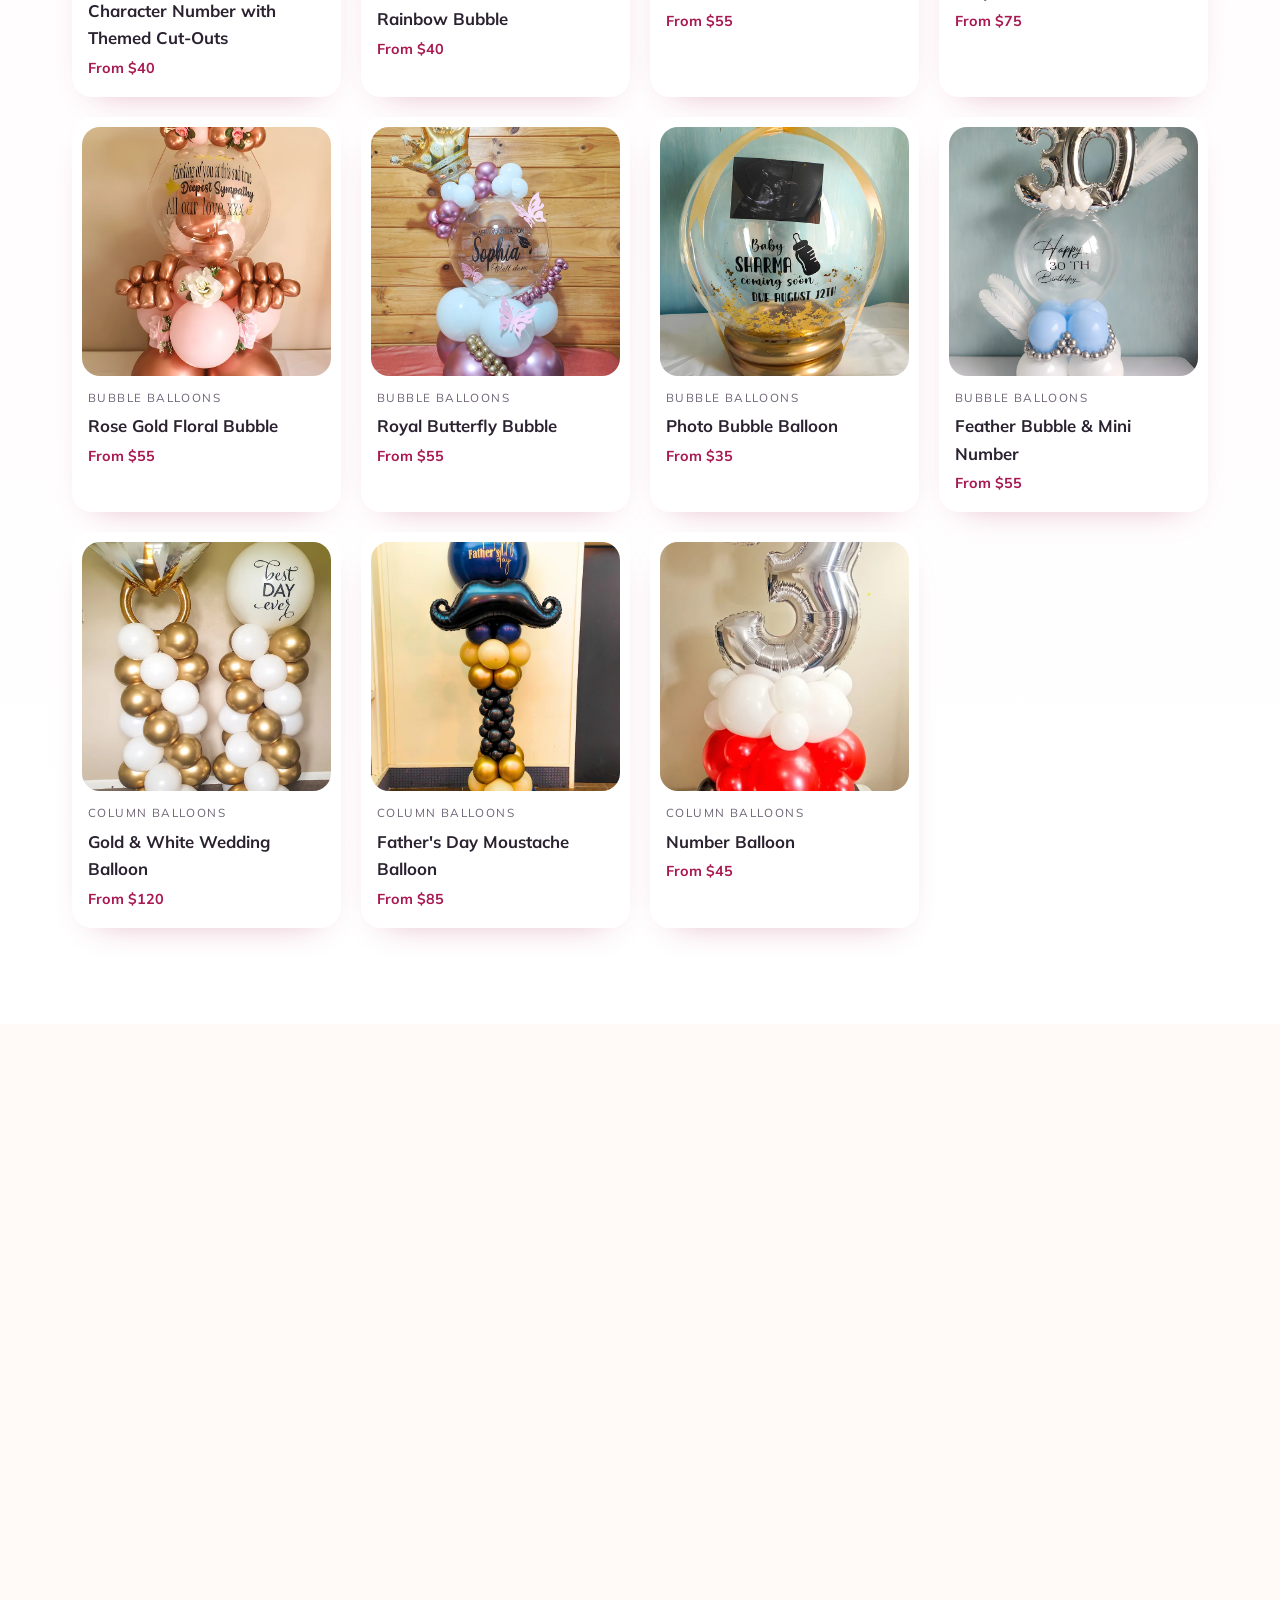
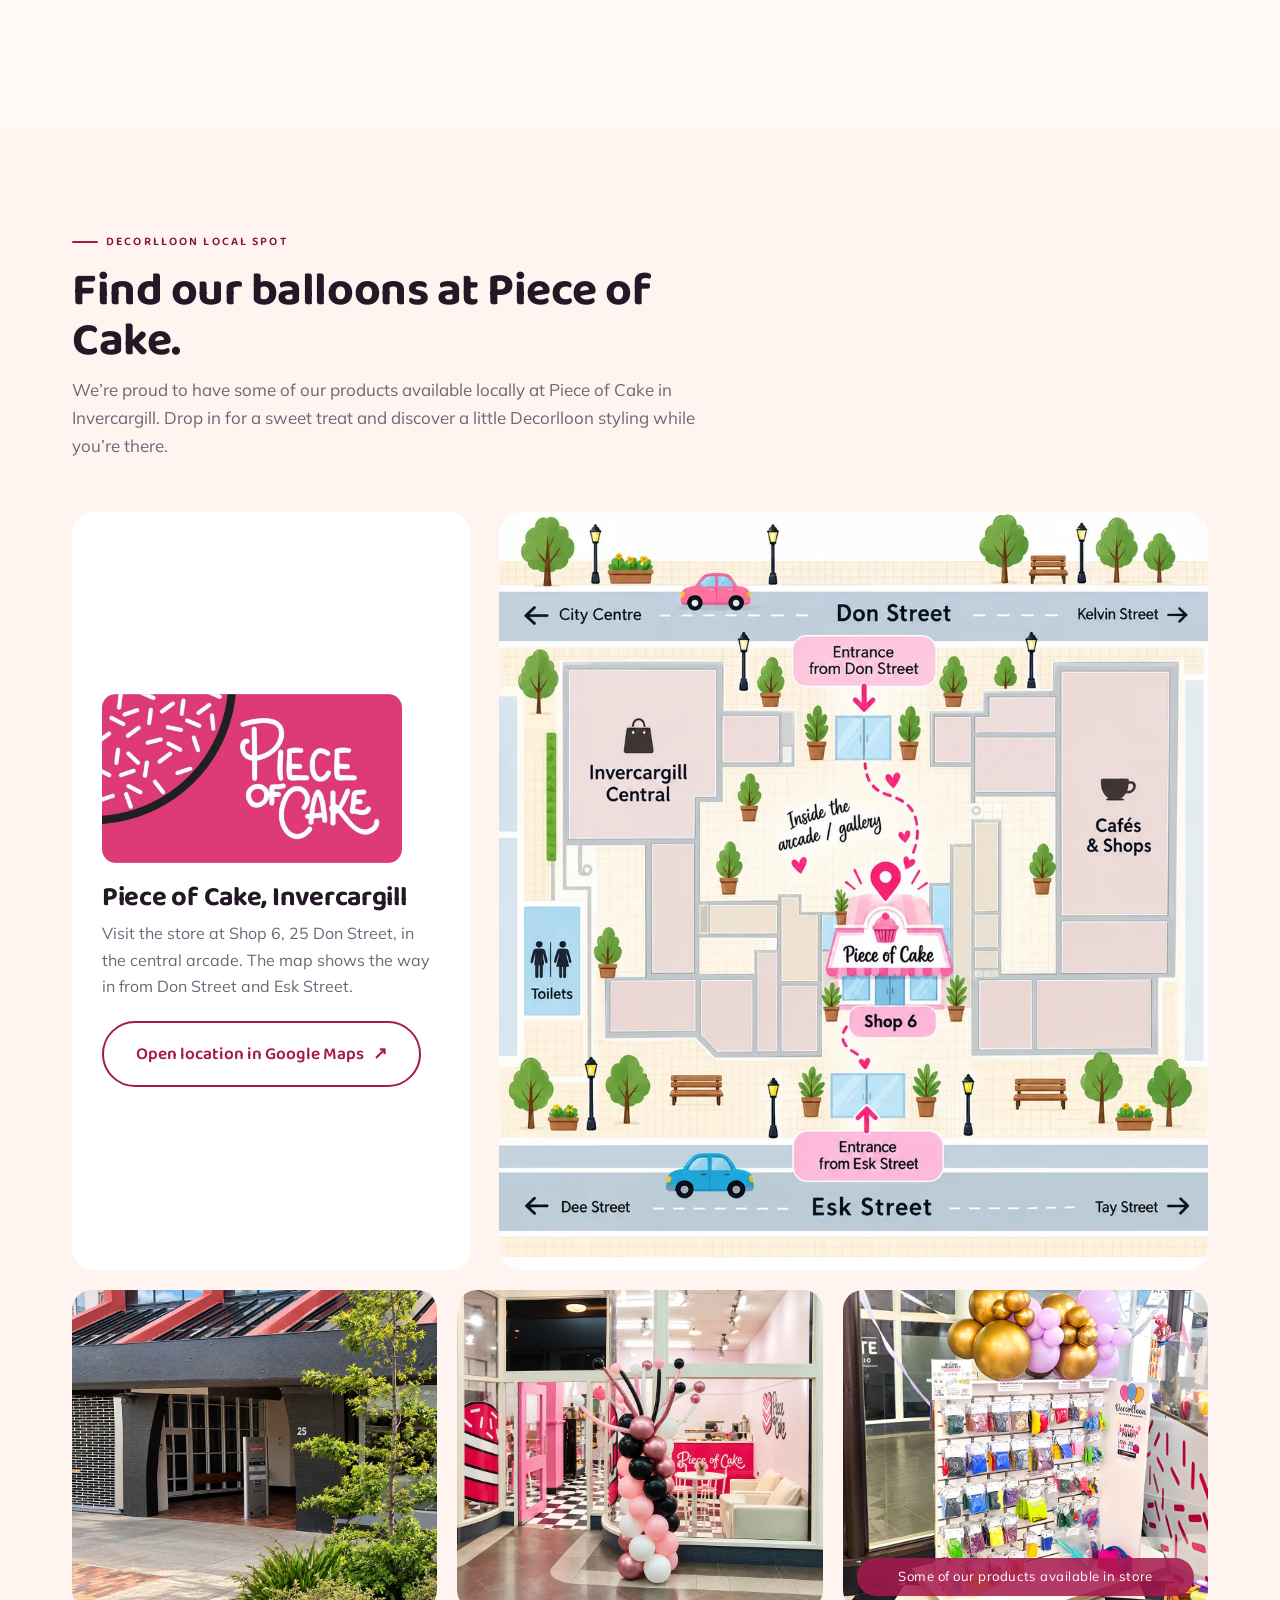
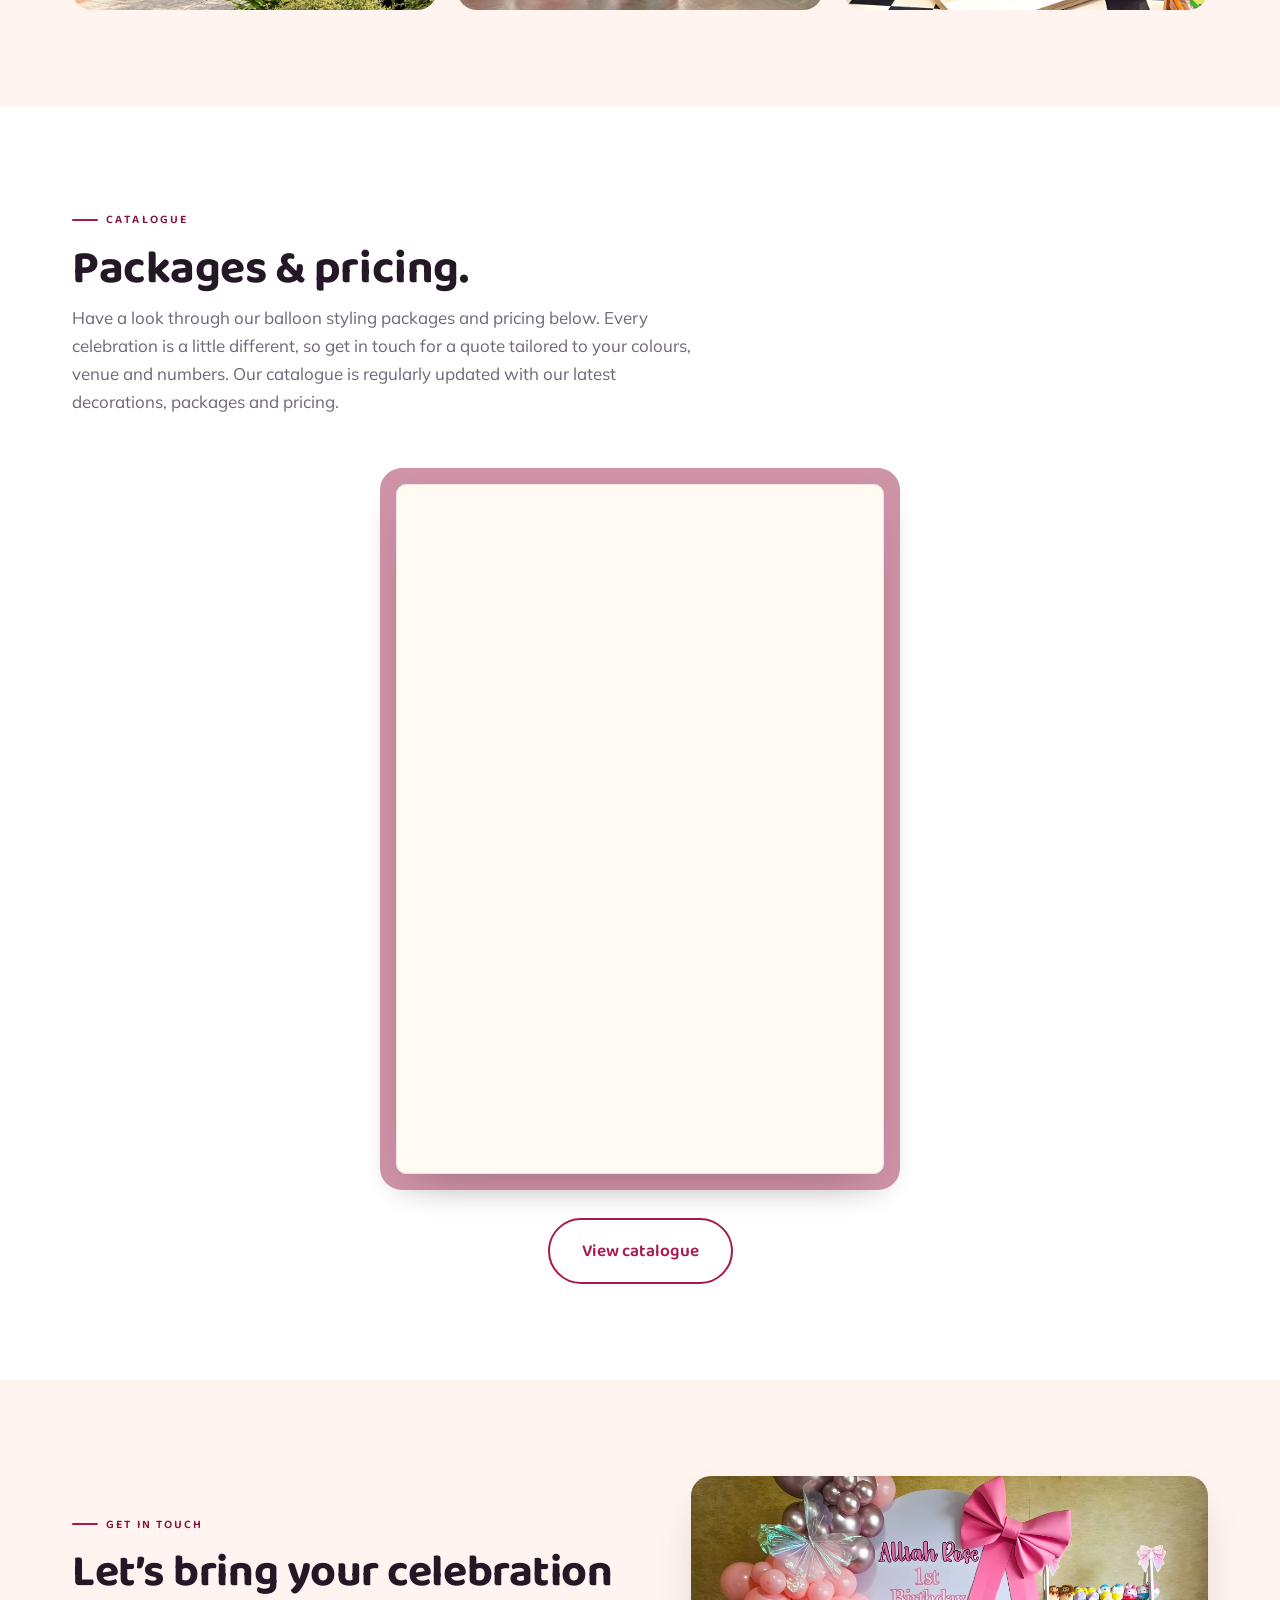
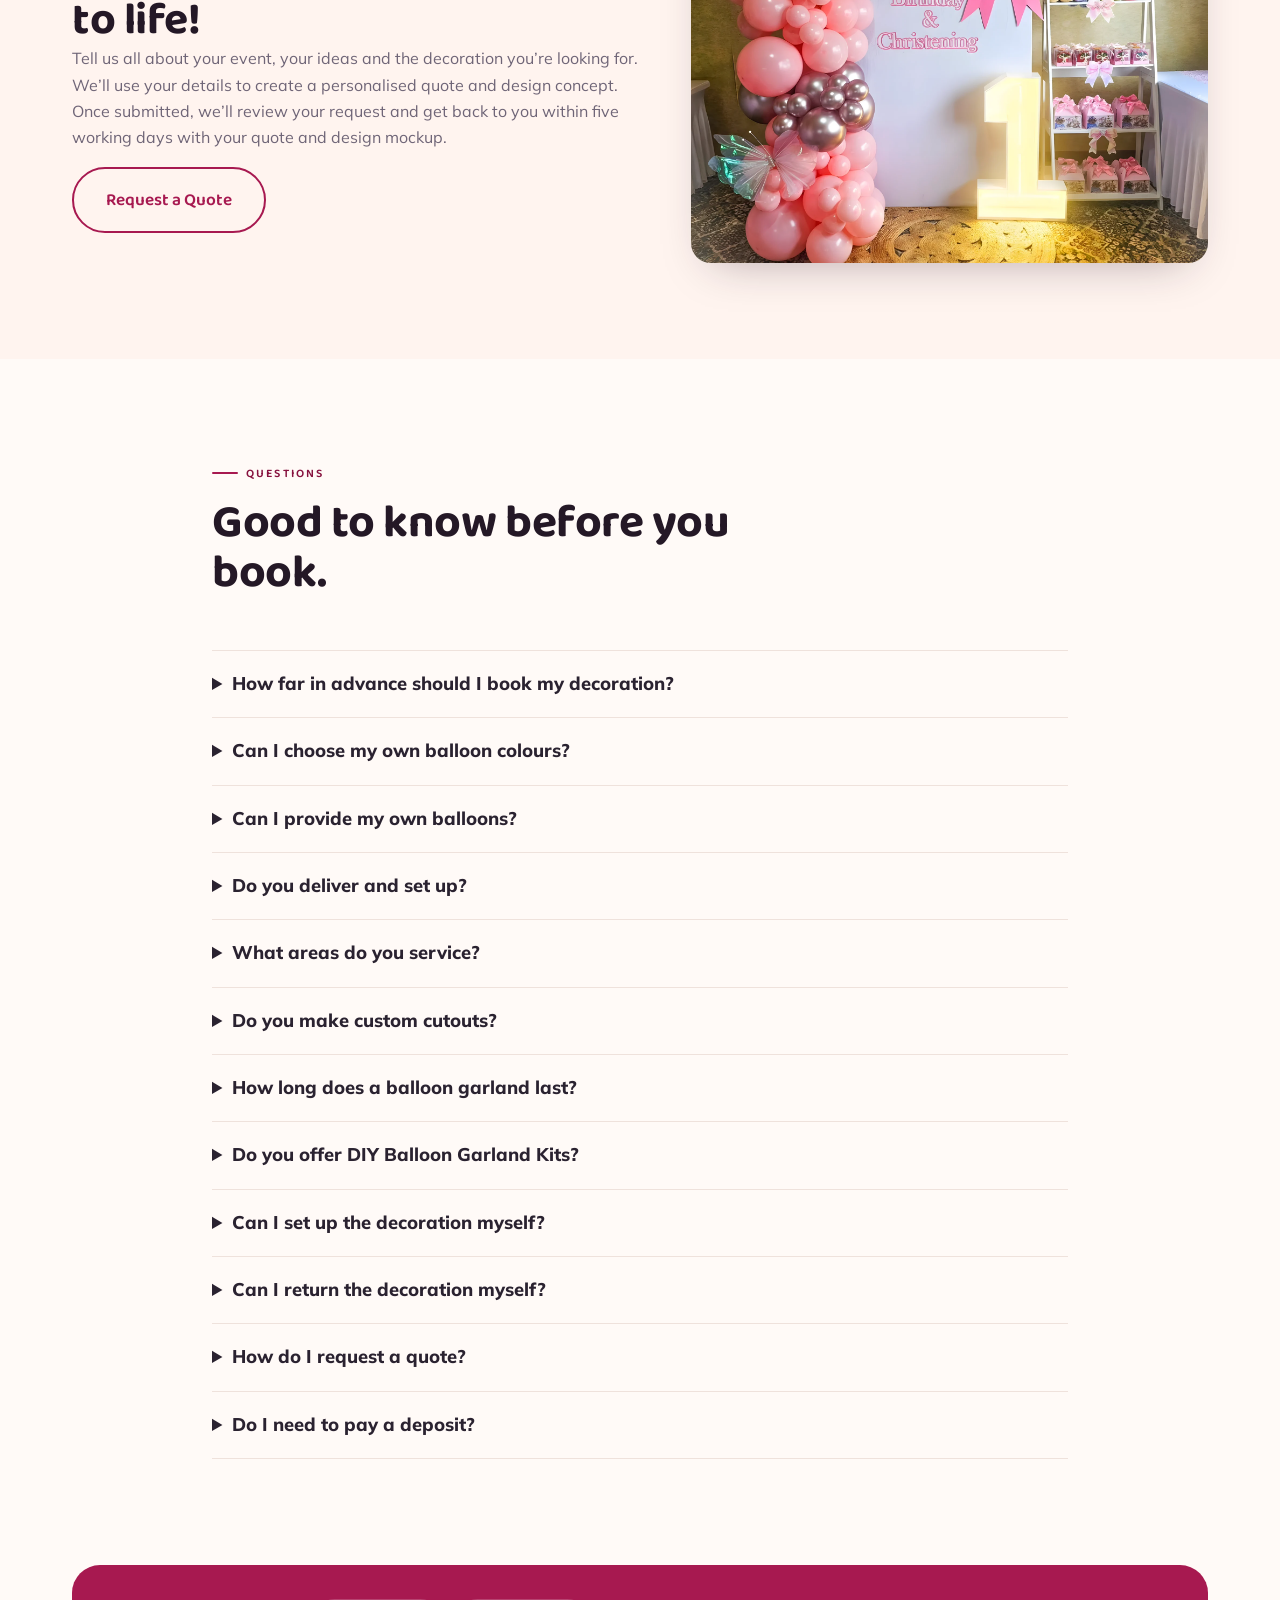
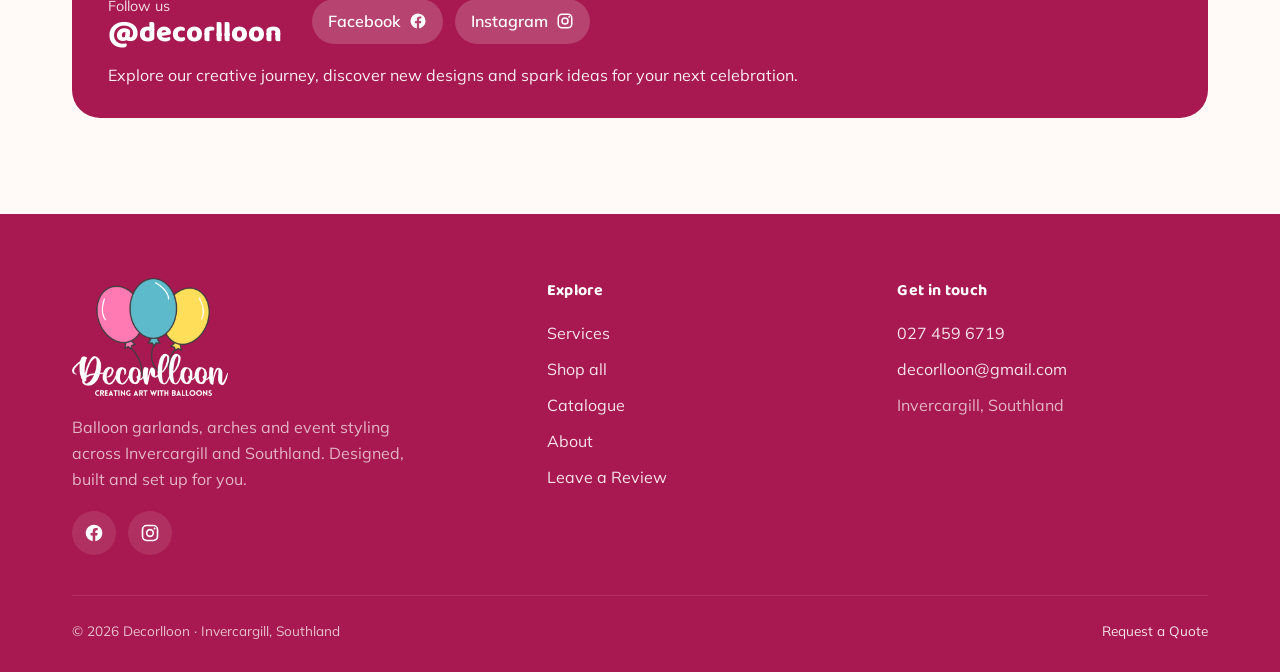
==== commit a3f82e94: "Shop All: Yasna's Helium Balloons, Flower Balloons and Boxes sections from her PDFs - Helium Balloon" ====
--- a/index.html
+++ b/index.html
@@ -136,9 +136,49 @@
         <button class="product-image" type="button"><img class="img-top" src="images/shop-bubble-column-1080.webp" srcset="images/shop-bubble-column-1080.webp 394w, images/shop-bubble-column-1920.webp 700w" sizes="(max-width:900px) 46vw, 280px" alt="Pink and fuchsia balloon column with balloon flowers, greenery and a gold braided twist, topped with a gold bubble balloon reading Happy Birthday Christine" width="700" height="1920" loading="lazy"></button>
         <div class="product-meta"><span>Column balloons</span><strong>Pink &amp; Gold Floral Balloon</strong><b>From $115</b></div>
       </article>
-      <article class="product-card reveal" data-category="helium" data-product="Piece of Cake Bubble Bouquet" data-price="From $55" data-description="Fun and eye-catching balloon bouquet featuring a giant cake-themed bubble balloon, a rose gold star foil balloon, and coordinating latex balloons. Finished with decorative tassels and a weighted base, this design is perfect for birthdays, surprise deliveries, celebrations, and special occasions." data-size="1.5m to 1.8m tall">
+      <article class="product-card reveal" data-category="helium bubble" data-product="Custom Bubble Balloon" data-price="From $65" data-description="Fun and eye-catching balloon bouquet featuring a giant cake-themed bubble balloon, a rose gold star foil balloon, and coordinating latex balloons. Finished with decorative tassels and a weighted base, this design is perfect for birthdays, surprise deliveries, celebrations, and special occasions." data-size="1.5m to 1.8m tall">
         <button class="product-image" type="button"><img class="img-top" src="images/shop-piece-of-cake-1080.webp" srcset="images/shop-piece-of-cake-1080.webp 479w, images/shop-piece-of-cake-1920.webp 851w" sizes="(max-width:900px) 46vw, 280px" alt="Pink Piece of Cake bubble balloon with black and silver tassels, a white balloon and a rose gold foil star, on a pink balloon weight" width="851" height="1920" loading="lazy"></button>
-        <div class="product-meta"><span>Helium balloons</span><strong>Piece of Cake Bubble Bouquet</strong><b>From $55</b></div>
+        <div class="product-meta"><span>Helium balloons</span><strong>Custom Bubble Balloon</strong><b>From $65</b></div>
+      </article>
+      <article class="product-card reveal" data-category="helium bubble" data-product="Photo Sticker Bubble Balloon Bouquet" data-price="From $55" data-description="A beautiful helium balloon bouquet featuring an 18&quot; latex balloon stuffed inside a clear bubble balloon, with custom vinyl lettering and a personalised photo sticker featuring your chosen photo or character. Finished with two foil balloons, a star and a heart, and decorative paper tassels for an extra special touch. Perfect for birthdays and other special celebrations." data-size="1.4m to 1.6m tall">
+        <button class="product-image" type="button"><img class="img-top" src="images/shop-photo-sticker-bubble-1080.webp" srcset="images/shop-photo-sticker-bubble-1080.webp 468w, images/shop-photo-sticker-bubble-1920.webp 832w" sizes="(max-width:900px) 46vw, 280px" alt="Pink bubble balloon with a child&#x27;s photo sticker and &quot;Turns 3&quot; lettering, with a silver foil star and a pink foil heart" width="832" height="1920" loading="lazy"></button>
+        <div class="product-meta"><span>Helium balloons</span><strong>Photo Sticker Bubble Balloon Bouquet</strong><b>From $55</b></div>
+      </article>
+      <article class="product-card reveal" data-category="helium" data-product="Black Star &amp; Gold Balloons" data-price="From $35" data-description="Elegant helium balloon bouquet featuring a personalised black star foil balloon paired with metallic Gold Reflex latex balloons. Finished with coordinating ribbons and a decorative weighted base, this simple yet sophisticated design is perfect for birthdays, anniversaries, romantic celebrations, corporate events and special occasions." data-size="1.2m to 1.4m tall">
+        <button class="product-image" type="button"><img class="img-top" src="images/shop-black-star-gold-1080.webp" srcset="images/shop-black-star-gold-1080.webp 460w, images/shop-black-star-gold-1920.webp 820w" sizes="(max-width:900px) 46vw, 280px" alt="Personalised black star foil balloon with two metallic gold latex balloons on a black weight" width="820" height="1920" loading="lazy"></button>
+        <div class="product-meta"><span>Helium balloons</span><strong>Black Star &amp; Gold Balloons</strong><b>From $35</b></div>
+      </article>
+      <article class="product-card reveal" data-category="helium bubble" data-product="Hand-Painted Bubble Balloon" data-price="From $40" data-description="Helium-filled 24&quot; bubble balloon, hand-painted with acrylic paint and personalised with your custom wording. Includes decorative tassel tail and balloon weight. Perfect for birthdays and special occasions." data-size="1.5m tall">
+        <button class="product-image" type="button"><img class="img-top" src="images/shop-hand-painted-bubble-1080.webp" srcset="images/shop-hand-painted-bubble-1080.webp 560w, images/shop-hand-painted-bubble-1920.webp 992w" sizes="(max-width:900px) 46vw, 280px" alt="Clear bubble balloon hand-painted in pink with Happy Birthday lettering and a pink and white tassel tail" width="992" height="1920" loading="lazy"></button>
+        <div class="product-meta"><span>Helium balloons</span><strong>Hand-Painted Bubble Balloon</strong><b>From $40</b></div>
+      </article>
+      <article class="product-card reveal" data-category="helium bubble" data-product="Stuffed Bubble Balloon" data-price="From $45" data-description="Helium-filled 18&quot; bubble balloon personalised with your custom wording and filled with mini 5&quot; balloons inside. Includes 3 x 12&quot; helium balloons with Hi-Float treatment and balloon weight. Perfect for birthdays and celebrations." data-size="1.3m tall (18&quot; bubble balloon bouquet)">
+        <button class="product-image" type="button"><img class="img-top" src="images/shop-stuffed-bubble-1080.webp" srcset="images/shop-stuffed-bubble-1080.webp 604w, images/shop-stuffed-bubble-1920.webp 1072w" sizes="(max-width:900px) 46vw, 280px" alt="Clear bubble balloon with blue lettering, filled with mini blue balloons, above three blue latex balloons at a birthday table" width="1072" height="1920" loading="lazy"></button>
+        <div class="product-meta"><span>Helium balloons</span><strong>Stuffed Bubble Balloon</strong><b>From $45</b></div>
+      </article>
+      <article class="product-card reveal" data-category="helium" data-product="Classic Foil &amp; Latex Balloon" data-price="From $30" data-description="Helium-filled bouquet featuring 1 foil balloon of your choice and 2 matching latex balloons. Includes Hi-Float treatment, ribbon and balloon weight." data-size="1.2m to 1.4m tall">
+        <button class="product-image" type="button"><img src="images/shop-classic-foil-latex-1080.webp" srcset="images/shop-classic-foil-latex-1080.webp 764w, images/shop-classic-foil-latex-1920.webp 1356w" sizes="(max-width:900px) 46vw, 280px" alt="Red I Love You heart foil balloon between two red latex balloons" width="1356" height="1920" loading="lazy"></button>
+        <div class="product-meta"><span>Helium balloons</span><strong>Classic Foil &amp; Latex Balloon</strong><b>From $30</b></div>
+      </article>
+      <article class="product-card reveal" data-category="helium" data-product="Foil Heart &amp; Latex Balloons" data-price="From $35" data-description="Helium-filled bouquet with 1 foil balloon, 2 reflex latex balloons and 1 standard latex balloon. Includes Hi-Float treatment, ribbon and balloon weight. Foil balloon can be personalised with your custom message for an additional cost." data-size="1.2m to 1.4m tall">
+        <button class="product-image" type="button"><img class="img-top" src="images/shop-foil-heart-latex-1080.webp" srcset="images/shop-foil-heart-latex-1080.webp 648w, images/shop-foil-heart-latex-1920.webp 1152w" sizes="(max-width:900px) 46vw, 280px" alt="Red foil heart balloon with two metallic gold balloons and a white latex balloon" width="1152" height="1920" loading="lazy"></button>
+        <div class="product-meta"><span>Helium balloons</span><strong>Foil Heart &amp; Latex Balloons</strong><b>From $35</b></div>
+      </article>
+      <article class="product-card reveal" data-category="helium number" data-product="Jumbo Numbers &amp; Balloon Bouquets" data-price="From $200" data-description="Two jumbo foil number balloons with matching latex balloon bouquets on each side. Each side bouquet contains 9 standard latex balloons. Includes helium-filled balloons, Hi-Float treatment, ribbon and balloon weights. Backdrop and tassel curtain not included." data-size="1.8m to 2.0m tall">
+        <button class="product-image" type="button"><img src="images/shop-jumbo-numbers-bouquets-1080.webp" srcset="images/shop-jumbo-numbers-bouquets-1080.webp 1080w, images/shop-jumbo-numbers-bouquets-1920.webp 1920w" sizes="(max-width:900px) 46vw, 280px" alt="Black 100 foil number balloons between black and pink balloon bouquets in front of a pink tassel curtain" width="1920" height="1740" loading="lazy"></button>
+        <div class="product-meta"><span>Helium balloons</span><strong>Jumbo Numbers &amp; Balloon Bouquets</strong><b>From $200</b></div>
+      </article>
+      <article class="product-card reveal" data-category="helium number" data-product="Jumbo Number Entrance Display" data-price="From $170" data-description="Two jumbo foil number balloons with matching latex balloon bouquets on each side. Each side bouquet contains 7 latex balloons, including Reflex and standard latex balloons. Includes helium-filled balloons, Hi-Float treatment, ribbon, balloon weights and decorative tassel tails on the number balloons." data-size="1.8m to 2.0m tall">
+        <button class="product-image" type="button"><img src="images/shop-jumbo-number-entrance-1080.webp" srcset="images/shop-jumbo-number-entrance-1080.webp 1060w, images/shop-jumbo-number-entrance-1920.webp 1888w" sizes="(max-width:900px) 46vw, 280px" alt="Silver 60 foil number balloons framed by gold, olive and cream balloon bouquets at a doorway" width="1888" height="1920" loading="lazy"></button>
+        <div class="product-meta"><span>Helium balloons</span><strong>Jumbo Number Entrance Display</strong><b>From $170</b></div>
+      </article>
+      <article class="product-card reveal" data-category="helium number bubble" data-product="Gold Numbers &amp; Painted Stuffed Bubble Balloons" data-price="From $135" data-description="A stylish helium arrangement featuring two jumbo gold foil number balloons paired with three custom bubble balloons, each stuffed with an 18-inch latex balloon hand-painted with elegant gold acrylic detailing. Finished with Hi-Float treatment and balloon weights for a luxurious touch. Perfect for birthdays, anniversaries and milestone celebrations." data-size="1.8m to 2.0m tall">
+        <button class="product-image" type="button"><img src="images/shop-gold-numbers-painted-bubble-1080.webp" srcset="images/shop-gold-numbers-painted-bubble-1080.webp 872w, images/shop-gold-numbers-painted-bubble-1920.webp 1552w" sizes="(max-width:900px) 46vw, 280px" alt="Gold 32 foil number balloons beside three hand-painted stuffed bubble balloons" width="1552" height="1920" loading="lazy"></button>
+        <div class="product-meta"><span>Helium balloons</span><strong>Gold Numbers &amp; Painted Stuffed Bubble Balloons</strong><b>From $135</b></div>
+      </article>
+      <article class="product-card reveal" data-category="helium number" data-product="Gold Number Foil Balloons" data-price="From $113" data-description="A classic helium balloon arrangement featuring three jumbo gold foil number balloons, each filled with helium and finished with coordinating ribbon and balloon weight. Perfect for birthdays, anniversaries and milestone celebrations." data-size="1.8m to 2.0m tall">
+        <button class="product-image" type="button"><img src="images/shop-gold-number-foil-1080.webp" srcset="images/shop-gold-number-foil-1080.webp 1064w, images/shop-gold-number-foil-1920.webp 1892w" sizes="(max-width:900px) 46vw, 280px" alt="Gold 007 foil number balloons in front of a gold curtain beside a gold and black balloon garland" width="1892" height="1920" loading="lazy"></button>
+        <div class="product-meta"><span>Helium balloons</span><strong>Gold Number Foil Balloons</strong><b>From $113</b></div>
       </article>
       <article class="product-card reveal" data-category="bubble" data-product="Personalised Bubble Bouquet" data-price="From $75">
         <button class="product-image" type="button"><img src="images/decor-04-1080.webp" srcset="images/decor-04-1080.webp 810w, images/decor-04-1920.webp 1440w" sizes="(max-width:900px) 46vw, 280px" alt="Personalised bubble balloon above a gift box of chocolates and treats with pink ribbon" width="1440" height="1920" loading="lazy"></button>
@@ -148,9 +188,53 @@
         <button class="product-image" type="button"><img src="images/decor-05-1080.webp" srcset="images/decor-05-1080.webp 1080w, images/decor-05-1920.webp 1920w" sizes="(max-width:900px) 46vw, 280px" alt="Three black and green balloon columns with silver 60 foil numbers, a personalised name and silver H B D foil letters" width="1920" height="1837" loading="lazy"></button>
         <div class="product-meta"><span>Column balloons</span><strong>Personalised Number &amp; Letter</strong><b>From $160</b></div>
       </article>
-      <article class="product-card reveal" data-category="bouquet helium" data-product="Balloon Flower Bouquet" data-price="From $85">
-        <button class="product-image" type="button"><img src="images/decor-06-1080.webp" srcset="images/decor-06-1080.webp 608w, images/decor-06-1920.webp 1080w" sizes="(max-width:900px) 46vw, 280px" alt="Silver and blue balloon flower bouquet with a twisted balloon bow" width="1080" height="1920" loading="lazy"></button>
-        <div class="product-meta"><span>Flower balloons</span><strong>Balloon Flower Bouquet</strong><b>From $85</b></div>
+      <article class="product-card reveal" data-category="bouquet" data-product="Twisting Balloon Flower Bouquet" data-price="From $27 bouquet only, $32 with display stand" data-description="Seven handcrafted twisting balloon flowers with matching stems, a decorative balloon bow and a personalised vinyl message. Treated with High Shine for a beautiful glossy finish and typically lasting 1½ to 2 weeks indoors." data-size="70cm tall x 40cm wide">
+        <button class="product-image" type="button"><img src="images/shop-twisting-flower-bouquet-1080.webp" srcset="images/shop-twisting-flower-bouquet-1080.webp 1080w, images/shop-twisting-flower-bouquet-1920.webp 1920w" sizes="(max-width:900px) 46vw, 280px" alt="Five twisting balloon flower bouquets with balloon bows in rainbow, blue and silver, pink, purple and sage colours" width="1920" height="1308" loading="lazy"></button>
+        <div class="product-meta"><span>Flower balloons</span><strong>Twisting Balloon Flower Bouquet</strong><b>From $27</b></div>
+      </article>
+      <article class="product-card reveal" data-category="bouquet" data-product="Luxury Balloon Floral Display" data-price="From $80 bouquet only, $90 with display stand" data-description="Large handcrafted balloon flower arrangement featuring beautiful flowers and foliage created with twisting balloons, 5-inch balloons and 12-inch balloons. Personalised with your choice of message, making it a unique gift for birthdays, Mother&#x27;s Day, celebrations or special occasions." data-size="1.5m">
+        <button class="product-image" type="button"><img src="images/shop-luxury-floral-display-1080.webp" srcset="images/shop-luxury-floral-display-1080.webp 744w, images/shop-luxury-floral-display-1920.webp 1324w" sizes="(max-width:900px) 46vw, 280px" alt="Tall balloon flower arrangement with pink, peach and gold flowers, green foliage and a rose gold balloon bow" width="1324" height="1920" loading="lazy"></button>
+        <div class="product-meta"><span>Flower balloons</span><strong>Luxury Balloon Floral Display</strong><b>From $80</b></div>
+      </article>
+      <article class="product-card reveal" data-category="boxes" data-product="Get Well Soon Gift Box" data-price="From $65" data-description="A personalised bubble balloon with your chosen message, decorated with reflex and standard latex balloons. Includes a selection of 7 different chocolate treats, beautifully presented in a wooden box decorated with shredded paper and a decorative ribbon.">
+        <button class="product-image" type="button"><img src="images/shop-get-well-box-1080.webp" srcset="images/shop-get-well-box-1080.webp 1028w, images/shop-get-well-box-1920.webp 1828w" sizes="(max-width:900px) 46vw, 280px" alt="Get Well Soon bubble balloon with red and black balloon decorations above a wooden box of chocolate bars" width="1828" height="1920" loading="lazy"></button>
+        <div class="product-meta"><span>Boxes</span><strong>Get Well Soon Gift Box</strong><b>From $65</b></div>
+      </article>
+      <article class="product-card reveal" data-category="boxes" data-product="Happy Birthday Chocolate Gift Box" data-price="From $67" data-description="A personalised bubble balloon with your chosen message, decorated with reflex latex balloons and gold butterflies. Includes a selection of chocolate treats, beautifully presented in a wooden box with shredded paper and a decorative ribbon.">
+        <button class="product-image" type="button"><img src="images/shop-birthday-chocolate-box-1080.webp" srcset="images/shop-birthday-chocolate-box-1080.webp 700w, images/shop-birthday-chocolate-box-1920.webp 1244w" sizes="(max-width:900px) 46vw, 280px" alt="Happy Birthday bubble balloon with copper and gold balloons and gold butterflies above a wooden box of chocolate bars" width="1244" height="1920" loading="lazy"></button>
+        <div class="product-meta"><span>Boxes</span><strong>Happy Birthday Chocolate Gift Box</strong><b>From $67</b></div>
+      </article>
+      <article class="product-card reveal" data-category="boxes" data-product="Baby Gift Box" data-price="From $125" data-description="A beautiful gift box featuring 4 baby care products, 2 toys, decorative latex balloons and themed foil balloons that can be personalised with your own message. Finished with ribbons and decorative shredded paper. Available in pink or blue, making it a lovely gift to welcome a new baby.">
+        <button class="product-image" type="button"><img src="images/shop-baby-gift-box-1080.webp" srcset="images/shop-baby-gift-box-1080.webp 856w, images/shop-baby-gift-box-1920.webp 1520w" sizes="(max-width:900px) 46vw, 280px" alt="Pink baby gift box with baby care products, toys, an It&#x27;s a Girl foil balloon and a teddy bear foil balloon" width="1520" height="1920" loading="lazy"></button>
+        <div class="product-meta"><span>Boxes</span><strong>Baby Gift Box</strong><b>From $125</b></div>
+      </article>
+      <article class="product-card reveal" data-category="boxes bubble" data-product="Bubble Balloon &amp; Ferrero Rocher Flower Box" data-price="From $83" data-description="A beautiful arrangement featuring 7 artificial flowers and 8 Ferrero Rocher chocolates. Includes a personalised bubble balloon filled with standard and reflex latex balloons, presented in a round box decorated with floral wrapping paper and elegant ribbons. Fresh flowers are also available for an additional $30.">
+        <button class="product-image" type="button"><img class="img-top" src="images/shop-ferrero-flower-box-1080.webp" srcset="images/shop-ferrero-flower-box-1080.webp 540w, images/shop-ferrero-flower-box-1920.webp 960w" sizes="(max-width:900px) 46vw, 280px" alt="Personalised bubble balloon filled with red balloons above a round red box of red flowers and Ferrero Rocher chocolates" width="960" height="1920" loading="lazy"></button>
+        <div class="product-meta"><span>Boxes</span><strong>Bubble Balloon &amp; Ferrero Rocher Flower Box</strong><b>From $83</b></div>
+      </article>
+      <article class="product-card reveal" data-category="boxes" data-product="Personalised Birthday Mug Gift" data-price="From $35" data-description="A lovely birthday gift featuring a customised mug, 1 Ferrero Rocher, 2 chocolate bars and a mini round foil balloon with a birthday message. Finished with a personalised star foil balloon and decorative tissue paper for a special touch.">
+        <button class="product-image" type="button"><img src="images/shop-birthday-mug-gift-1080.webp" srcset="images/shop-birthday-mug-gift-1080.webp 712w, images/shop-birthday-mug-gift-1920.webp 1264w" sizes="(max-width:900px) 46vw, 280px" alt="Personalised Happy Birthday mug with chocolate bars, a Ferrero Rocher, a rose gold star foil balloon and a mini birthday balloon" width="1264" height="1920" loading="lazy"></button>
+        <div class="product-meta"><span>Boxes</span><strong>Personalised Birthday Mug Gift</strong><b>From $35</b></div>
+      </article>
+      <article class="product-card reveal" data-category="boxes bubble" data-product="Personalised Bubble Balloon Gift Box" data-price="From $45" data-description="A personalised bubble balloon featuring acrylic paint inside and your chosen message on the outside, complemented by two 22cm foil balloons, reflex and standard latex balloons. Beautifully presented in a wooden box with tissue paper, shredded paper and decorative ribbons. Please note: food, drinks and other treats shown in the photo are not included and can be purchased separately to suit your preferences.">
+        <button class="product-image" type="button"><img src="images/shop-painted-bubble-gift-box-1080.webp" srcset="images/shop-painted-bubble-gift-box-1080.webp 836w, images/shop-painted-bubble-gift-box-1920.webp 1484w" sizes="(max-width:900px) 46vw, 280px" alt="Personalised Happy Birthday bubble balloon with a gold star, purple star and chrome balloons above a wooden box of treats" width="1484" height="1920" loading="lazy"></button>
+        <div class="product-meta"><span>Boxes</span><strong>Personalised Bubble Balloon Gift Box</strong><b>From $45</b></div>
+      </article>
+      <article class="product-card reveal" data-category="boxes" data-product="Chocolate Gift Box" data-price="From $45" data-description="A cardboard gift box with 6 different chocolate bars, two foil balloons featuring a star and heart design, and a mini Happy Birthday balloon. Finished with decorative ribbons and shredded paper.">
+        <button class="product-image" type="button"><img src="images/shop-chocolate-gift-box-1080.webp" srcset="images/shop-chocolate-gift-box-1080.webp 784w, images/shop-chocolate-gift-box-1920.webp 1396w" sizes="(max-width:900px) 46vw, 280px" alt="Red gift box of chocolate bars with a red star foil balloon, a gold heart and a mini Happy Birthday balloon" width="1396" height="1920" loading="lazy"></button>
+        <div class="product-meta"><span>Boxes</span><strong>Chocolate Gift Box</strong><b>From $45</b></div>
+      </article>
+      <article class="product-card reveal" data-category="boxes" data-product="Personalised Teddy Bear Gift Box" data-price="From $60" data-description="A cardboard gift box featuring an 18-inch heart foil balloon personalised with your chosen message, two 22cm foil balloons, 5 assorted treats and a cute 20cm teddy bear. Finished with shredded paper and decorative ribbons, making it a lovely gift for any special occasion.">
+        <button class="product-image" type="button"><img src="images/shop-teddy-heart-box-1080.webp" srcset="images/shop-teddy-heart-box-1080.webp 724w, images/shop-teddy-heart-box-1920.webp 1284w" sizes="(max-width:900px) 46vw, 280px" alt="Gold personalised heart foil balloon with blue and silver star balloons above a gift box with a teddy bear and treats" width="1284" height="1920" loading="lazy"></button>
+        <div class="product-meta"><span>Boxes</span><strong>Personalised Teddy Bear Gift Box</strong><b>From $60</b></div>
+      </article>
+      <article class="product-card reveal" data-category="boxes bubble" data-product="Personalised Bubble Balloon &amp; Gift Box" data-price="From $35" data-description="A personalised bubble balloon featuring acrylic paint inside and your chosen message, paired with reflex and standard latex balloons arranged in a wooden box. Perfect for adding a special touch to any celebration. Please note: the cake shown is not included.">
+        <button class="product-image" type="button"><img src="images/shop-bubble-gift-box-1080.webp" srcset="images/shop-bubble-gift-box-1080.webp 740w, images/shop-bubble-gift-box-1920.webp 1312w" sizes="(max-width:900px) 46vw, 280px" alt="Pink painted Happy Birthday bubble balloon above a wooden box with pink and gold balloons" width="1312" height="1920" loading="lazy"></button>
+        <div class="product-meta"><span>Boxes</span><strong>Personalised Bubble Balloon &amp; Gift Box</strong><b>From $35</b></div>
+      </article>
+      <article class="product-card reveal" data-category="boxes" data-product="Personalised Teddy Bear Gift Box" data-price="From $65" data-description="A cardboard gift box featuring a personalised satin foil star balloon, reflex and standard twisting latex balloon decorations, a cute teddy bear, 3 chocolate bars and 3 Ferrero Rocher chocolates. Finished with shredded paper and decorative ribbons, making it a lovely gift for any special occasion.">
+        <button class="product-image" type="button"><img src="images/shop-teddy-star-box-1080.webp" srcset="images/shop-teddy-star-box-1080.webp 780w, images/shop-teddy-star-box-1920.webp 1388w" sizes="(max-width:900px) 46vw, 280px" alt="Personalised silver satin star foil balloon above a gift box with a teddy bear, chocolates and gold balloon decorations" width="1388" height="1920" loading="lazy"></button>
+        <div class="product-meta"><span>Boxes</span><strong>Personalised Teddy Bear Gift Box</strong><b>From $65</b></div>
       </article>
       <article class="product-card reveal" data-category="easel background" data-product="Easel Welcome Display" data-price="From $145">
         <button class="product-image" type="button"><img src="images/decor-01-1080.webp" srcset="images/decor-01-1080.webp 1080w, images/decor-01-1920.webp 1920w" sizes="(max-width:900px) 46vw, 280px" alt="Blue, silver and black balloon backdrop with a Happy Birthday neon sign" width="1920" height="1712" loading="lazy"></button>
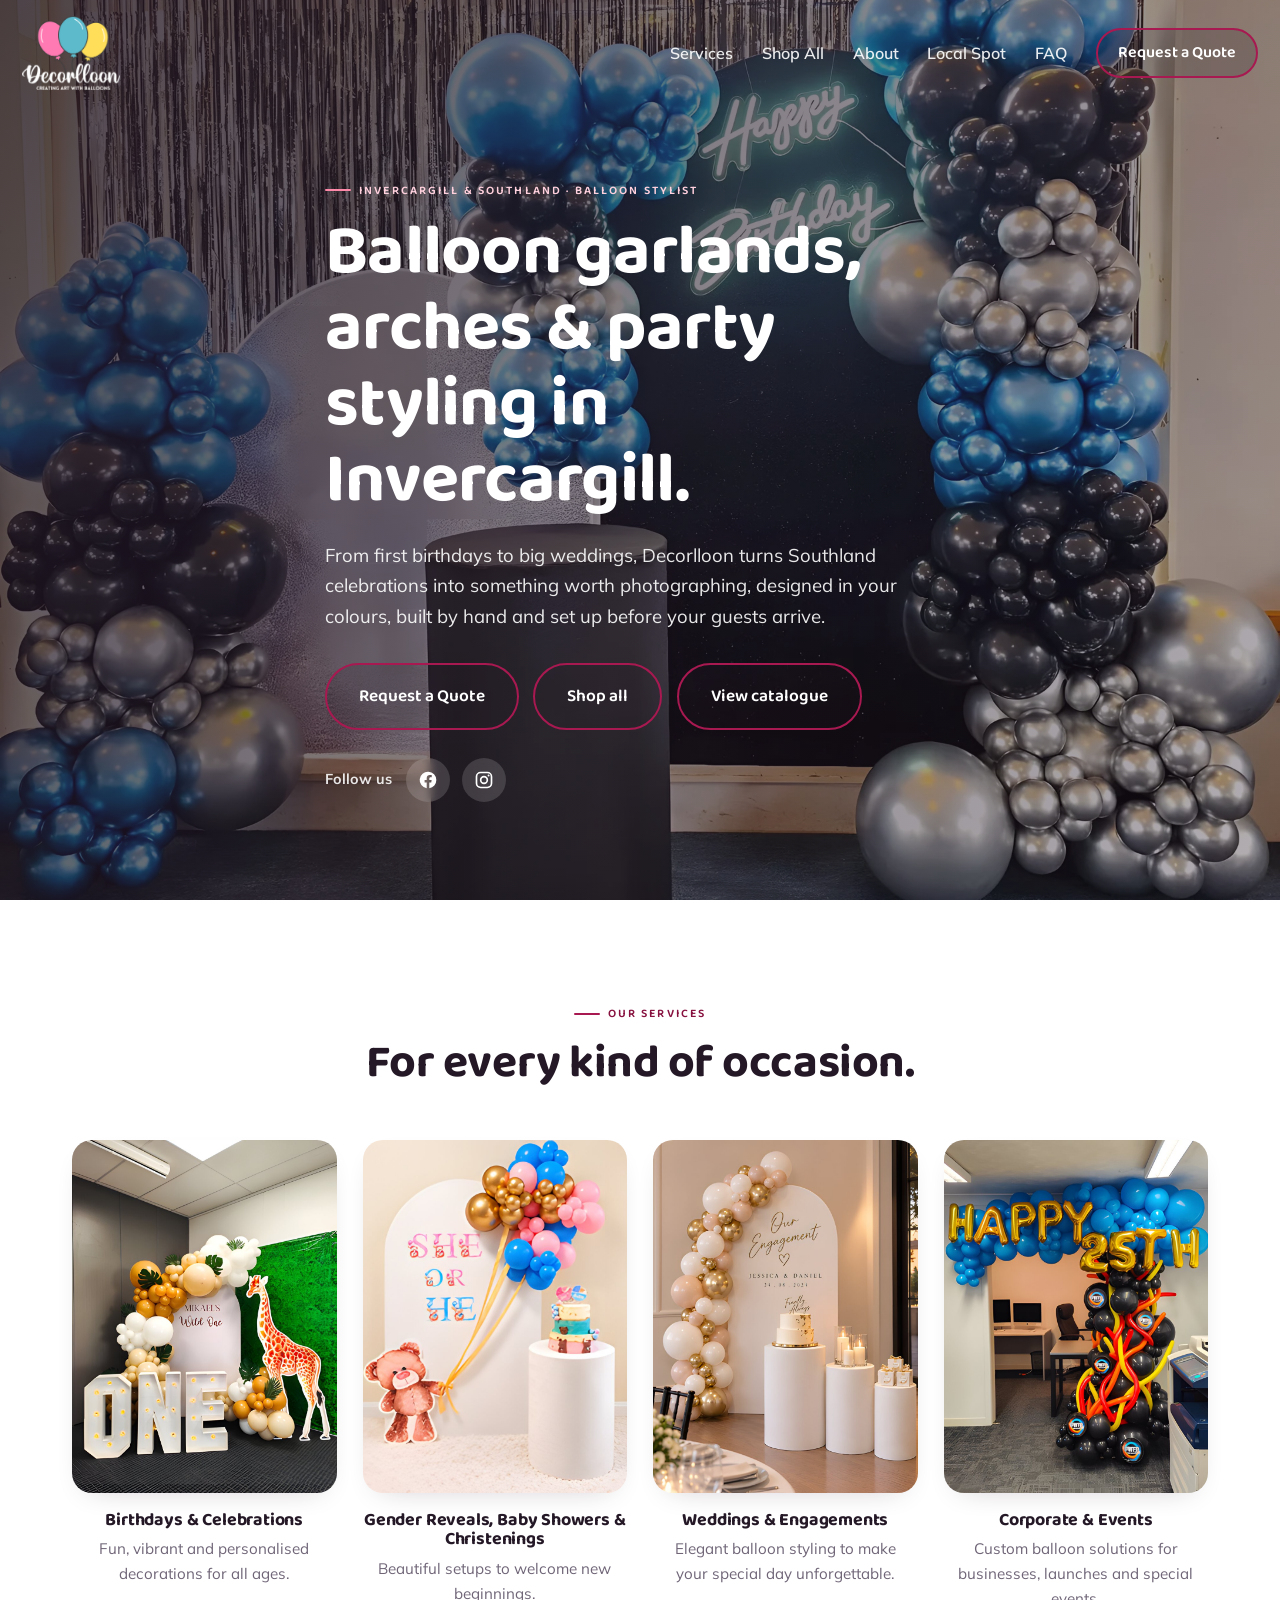
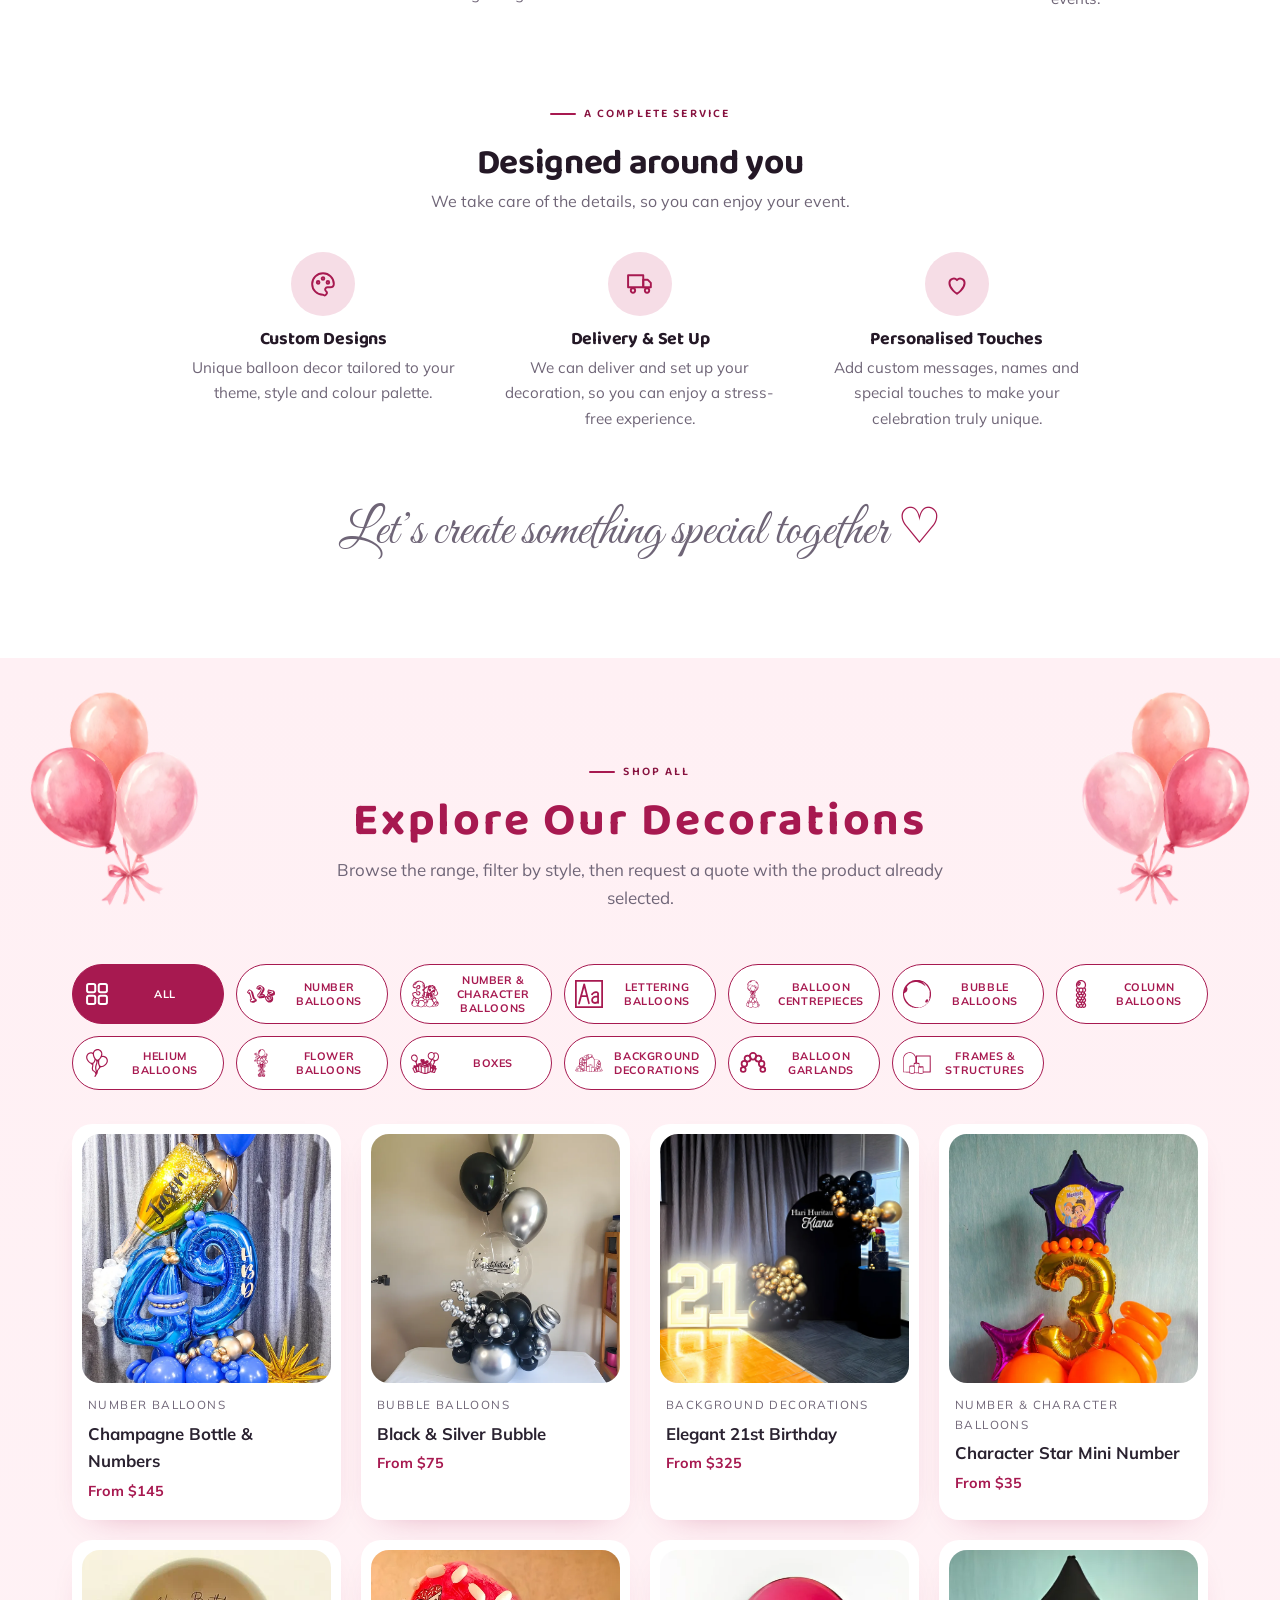
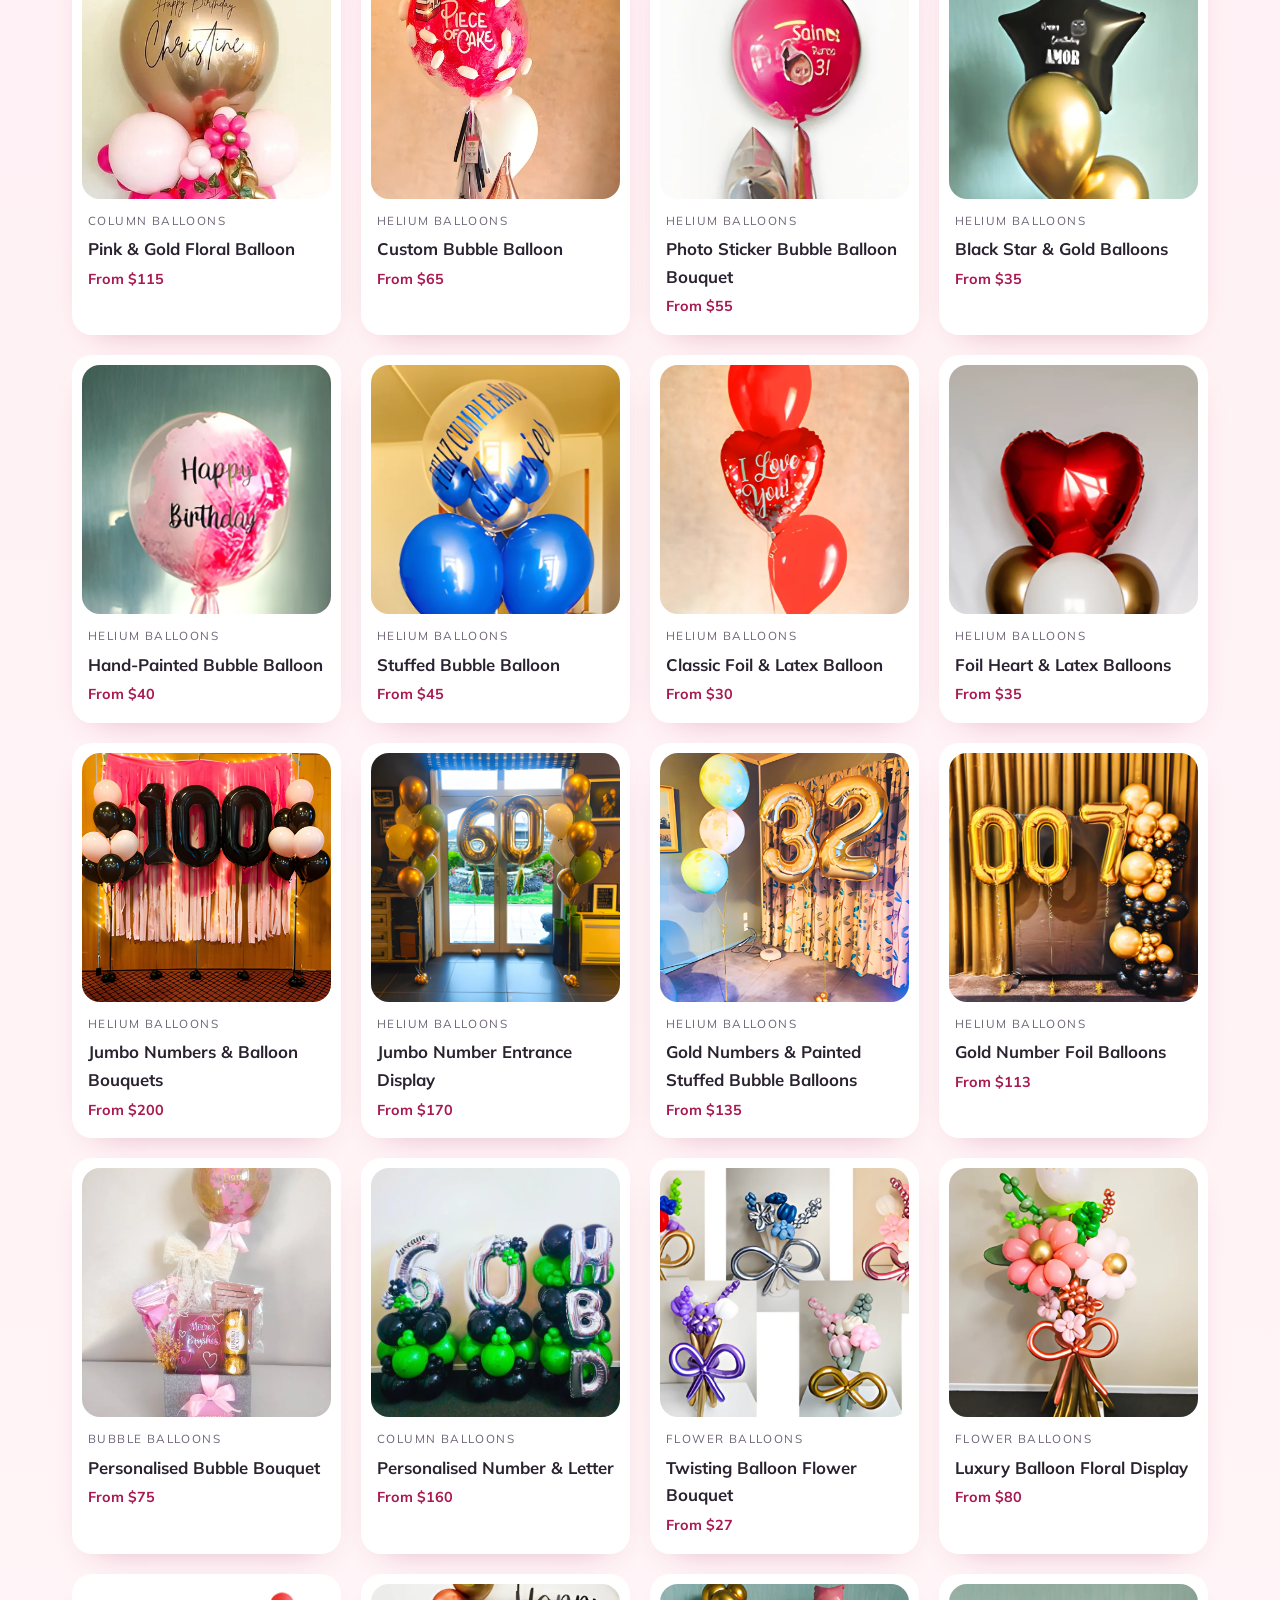
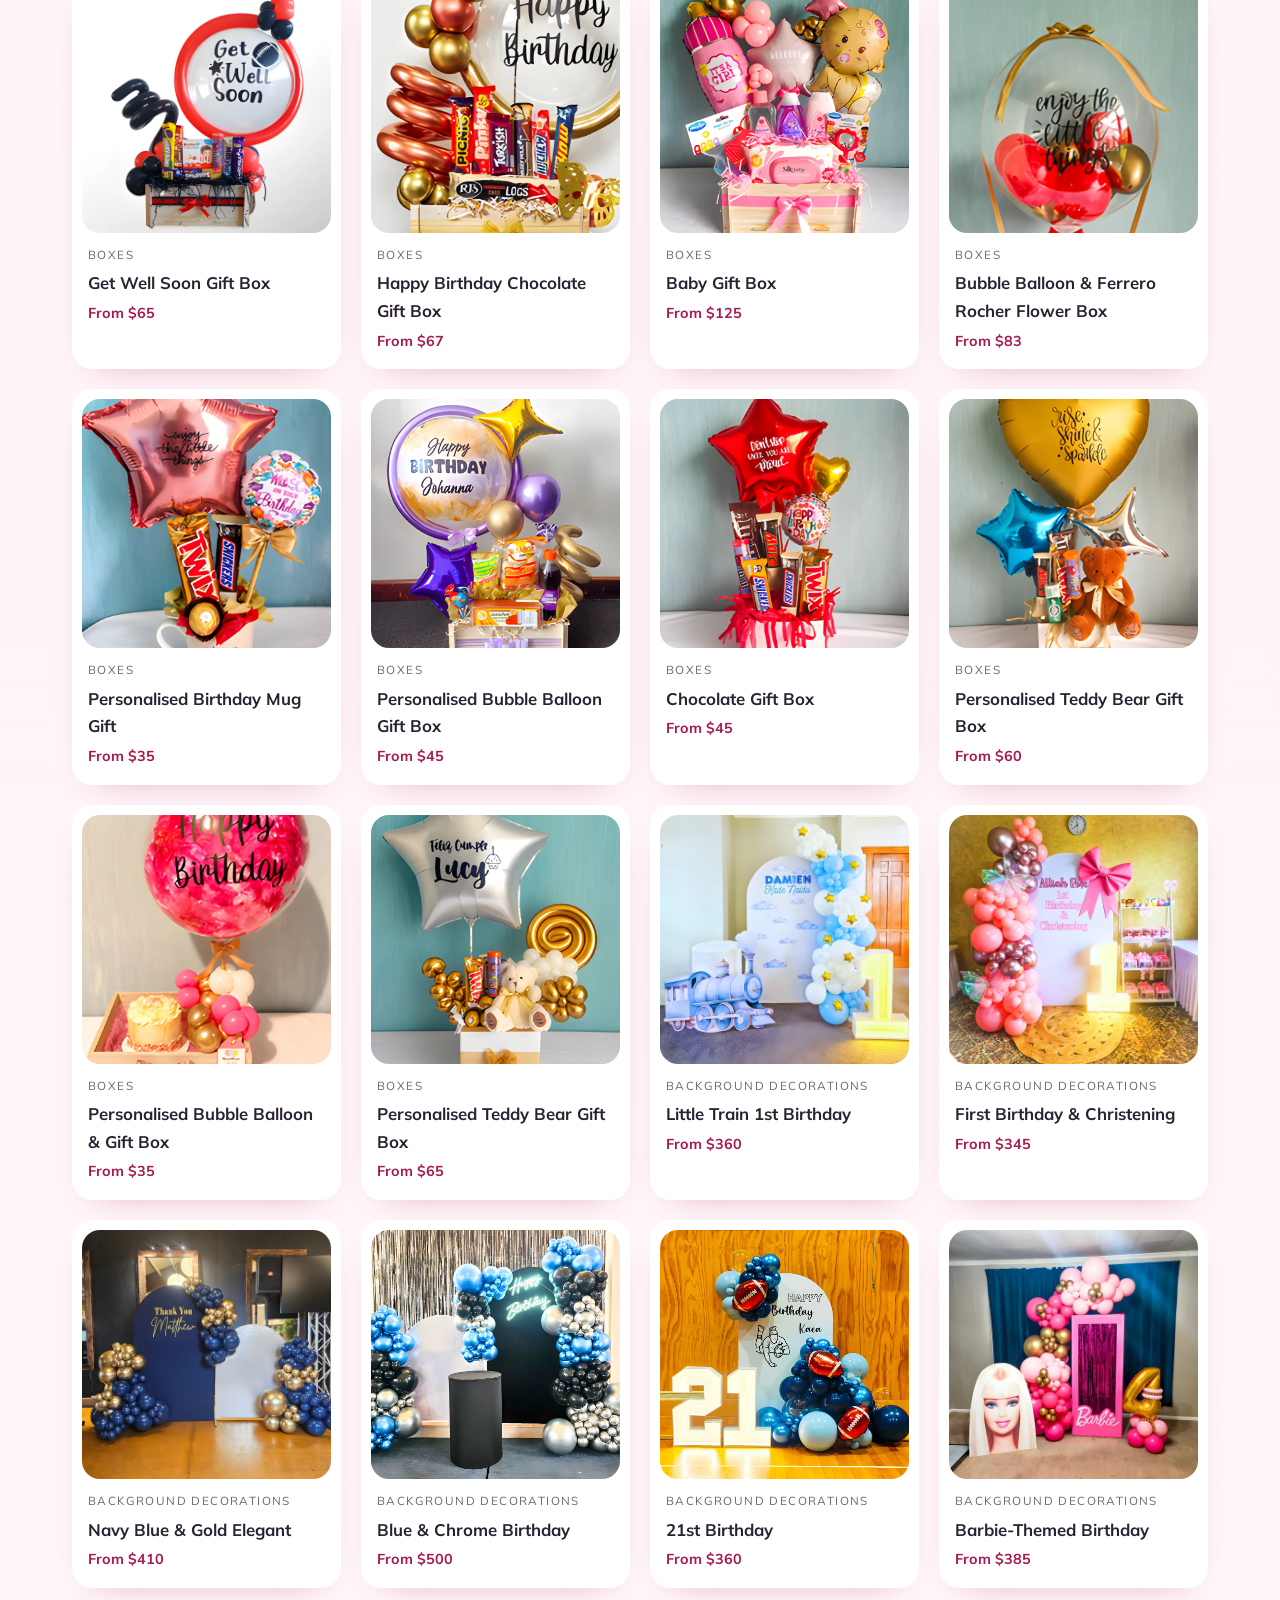
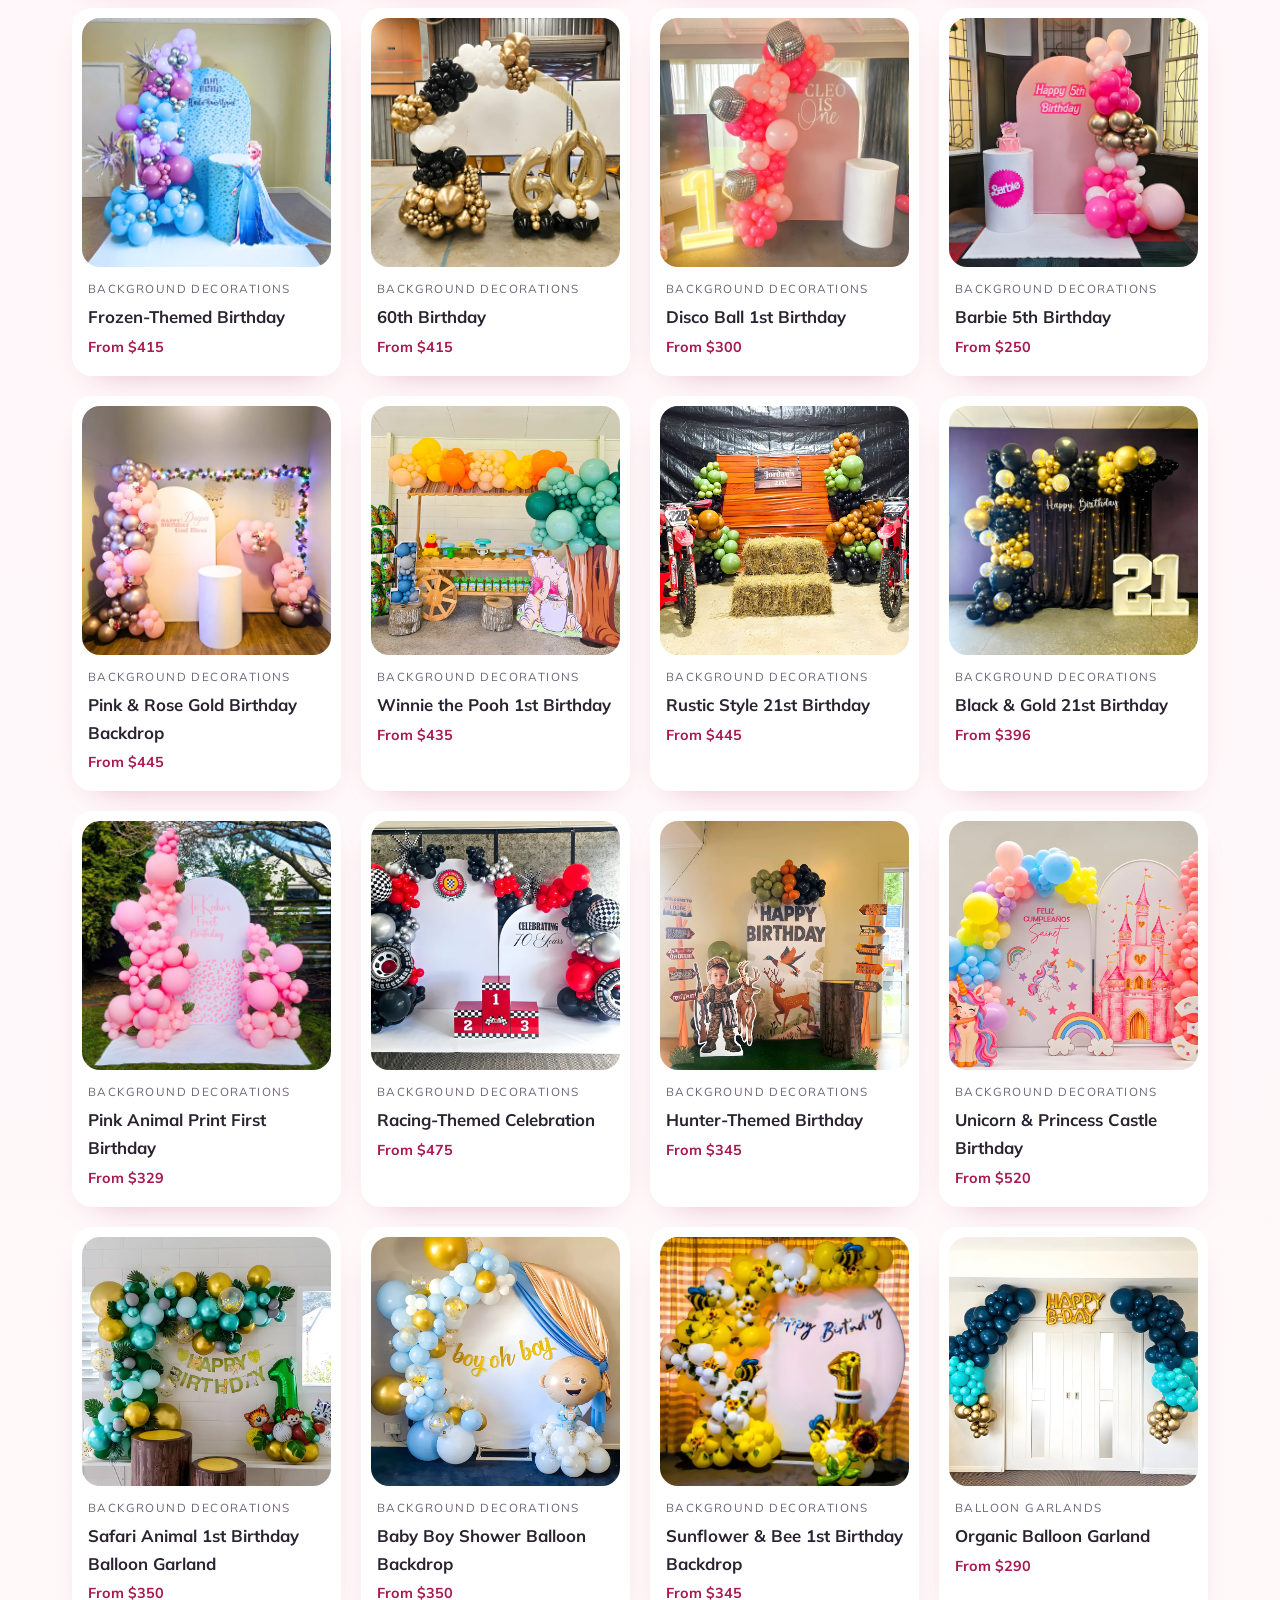
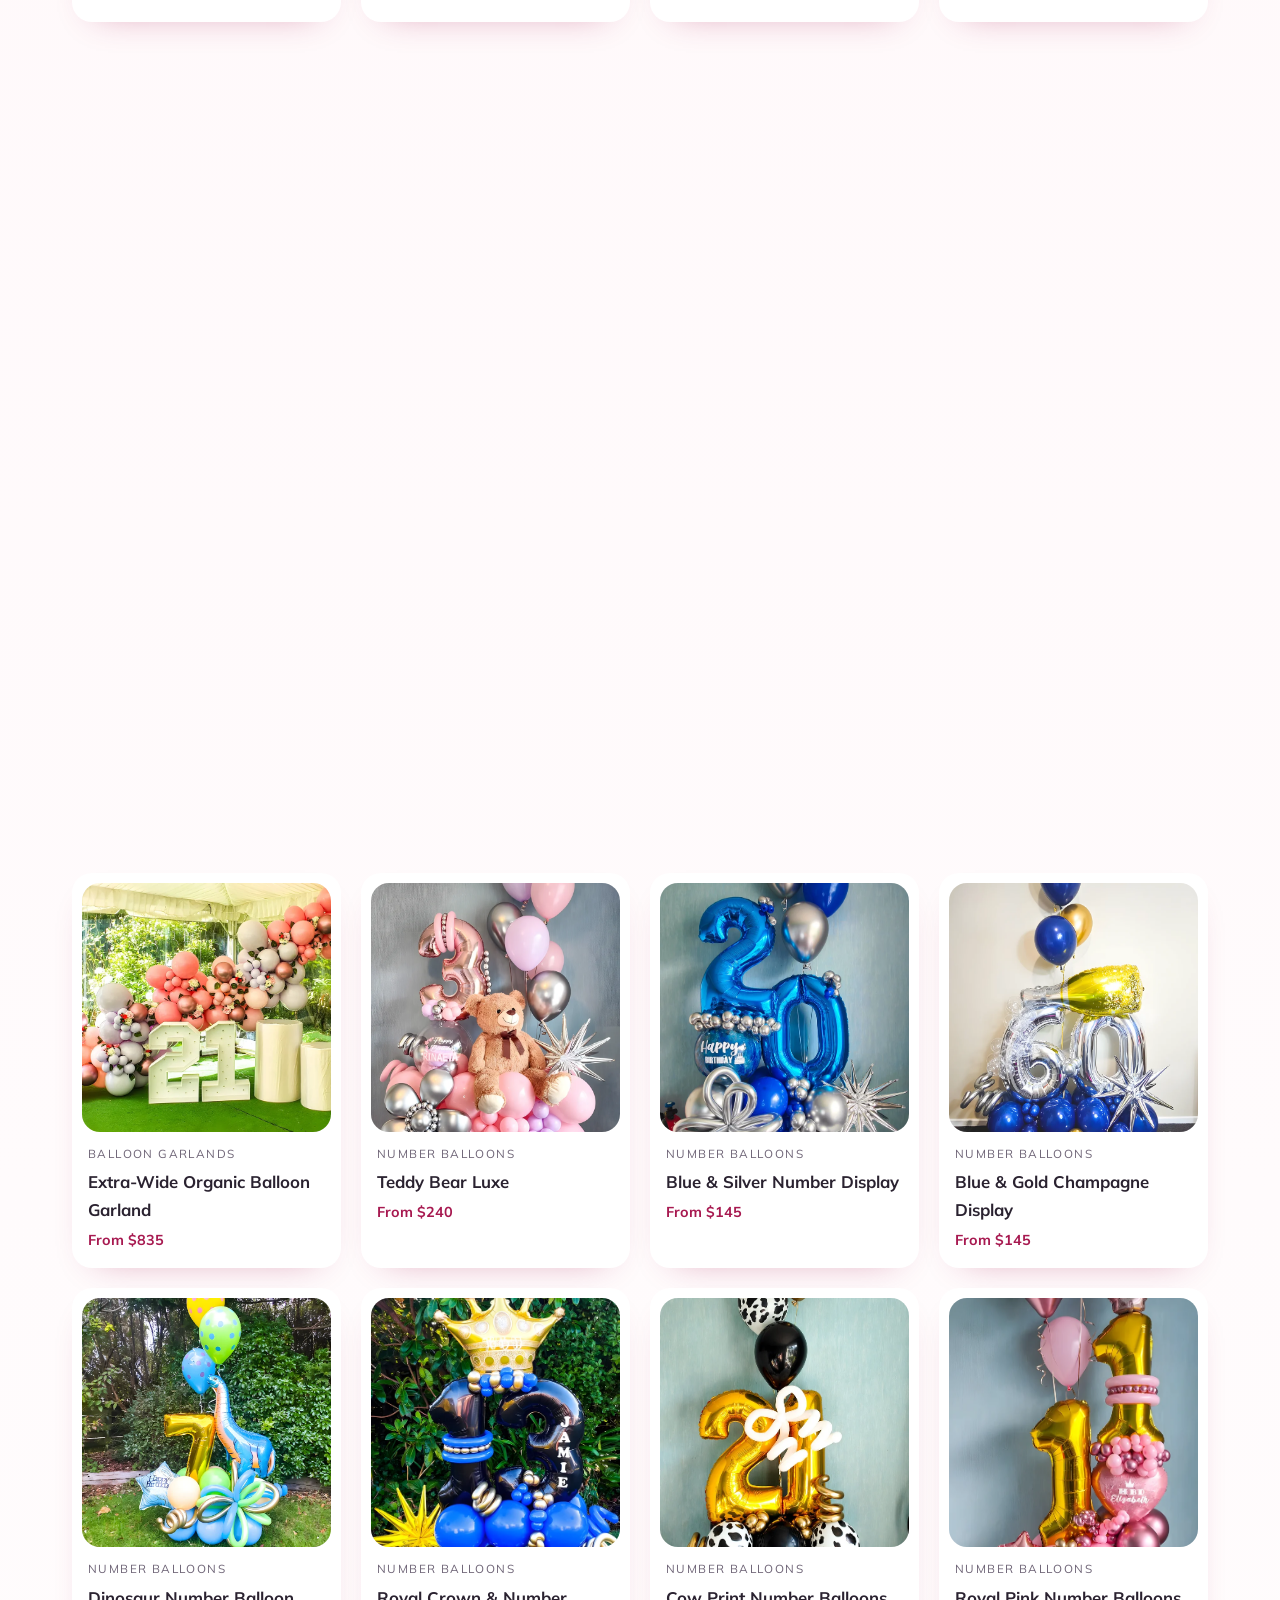
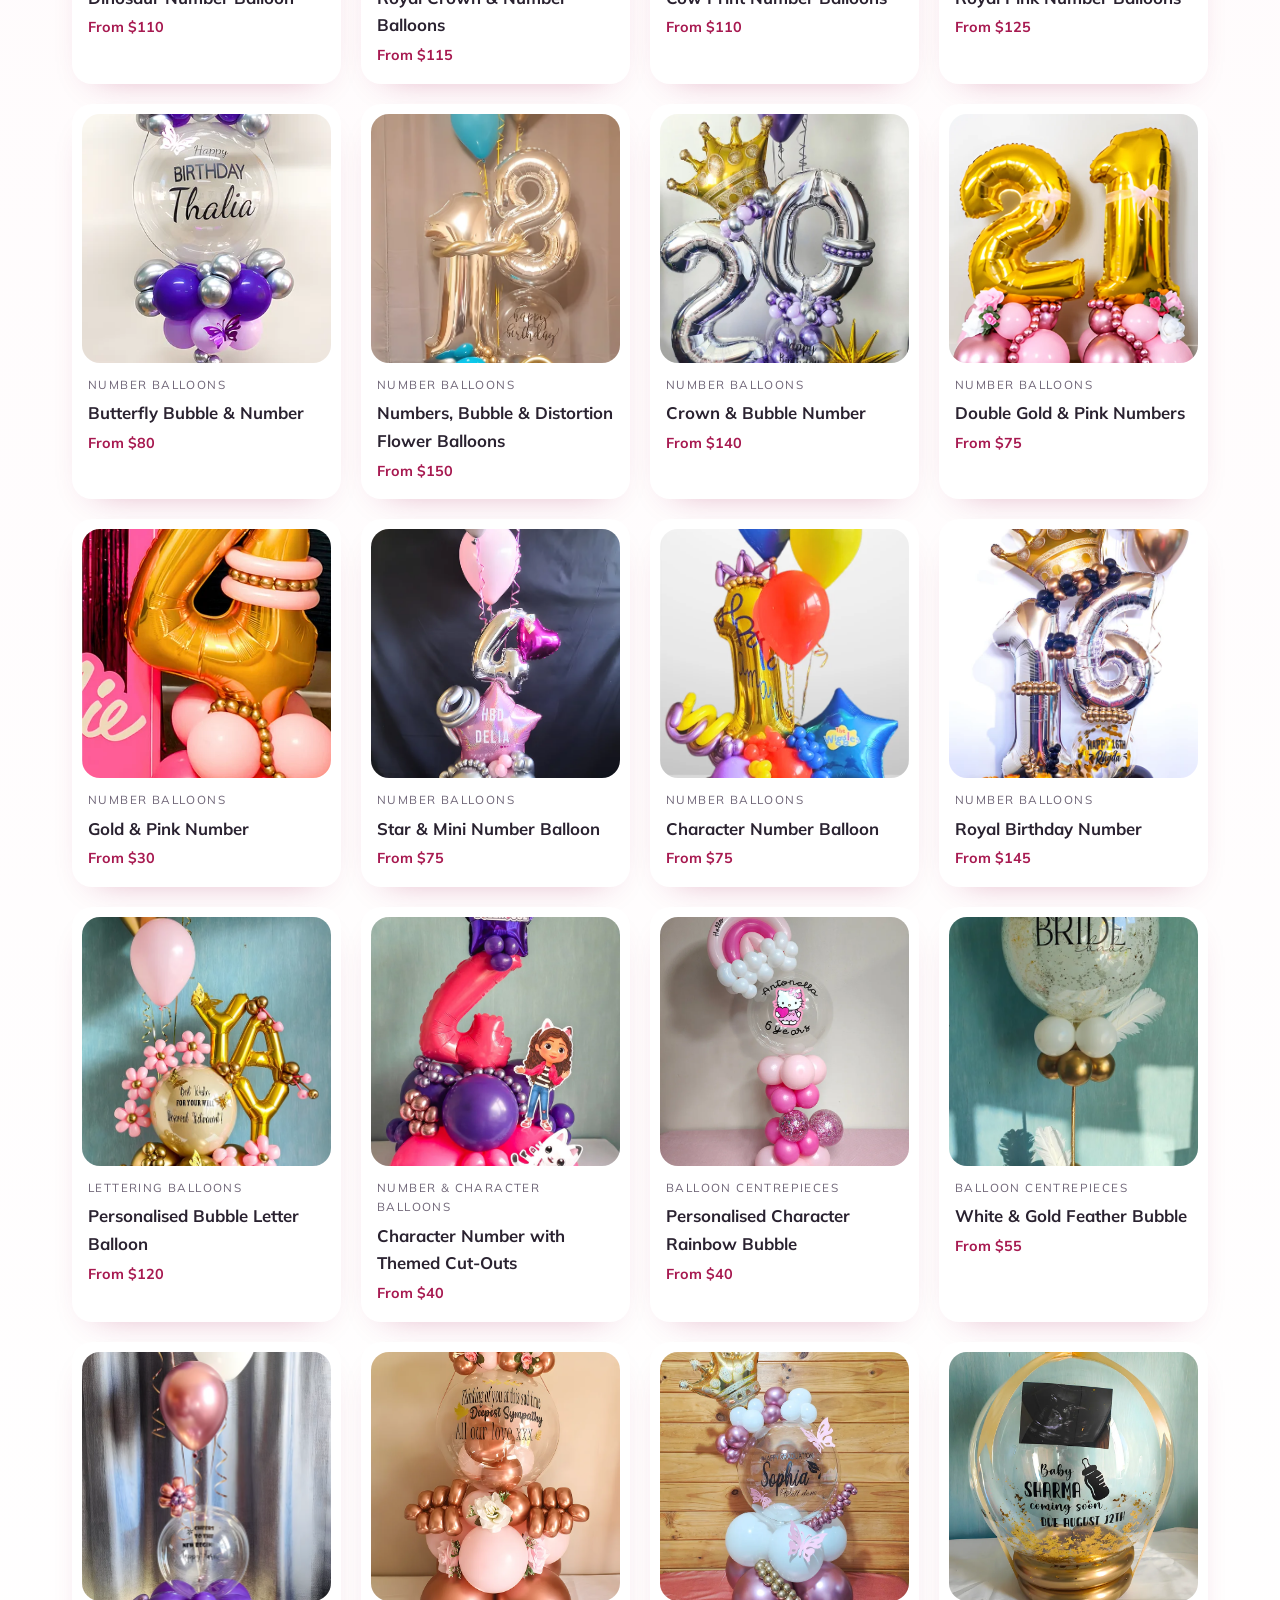
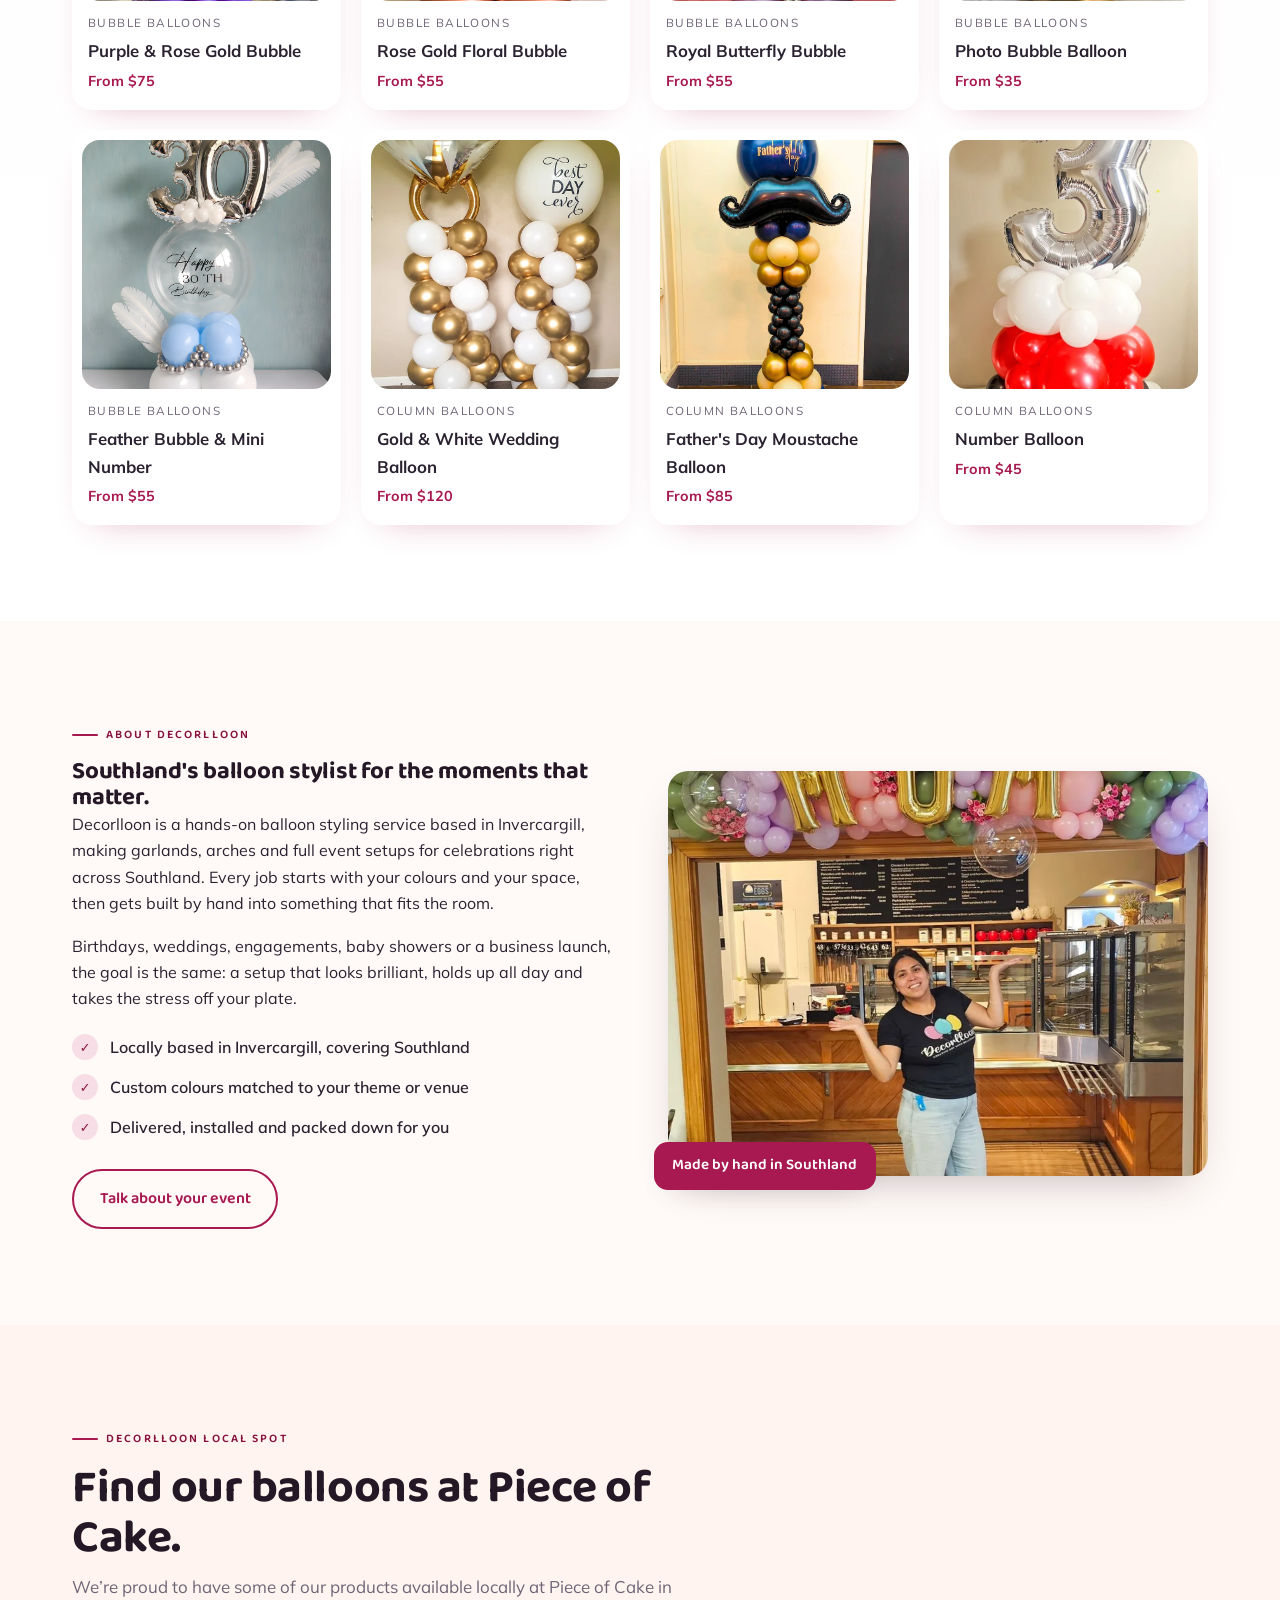
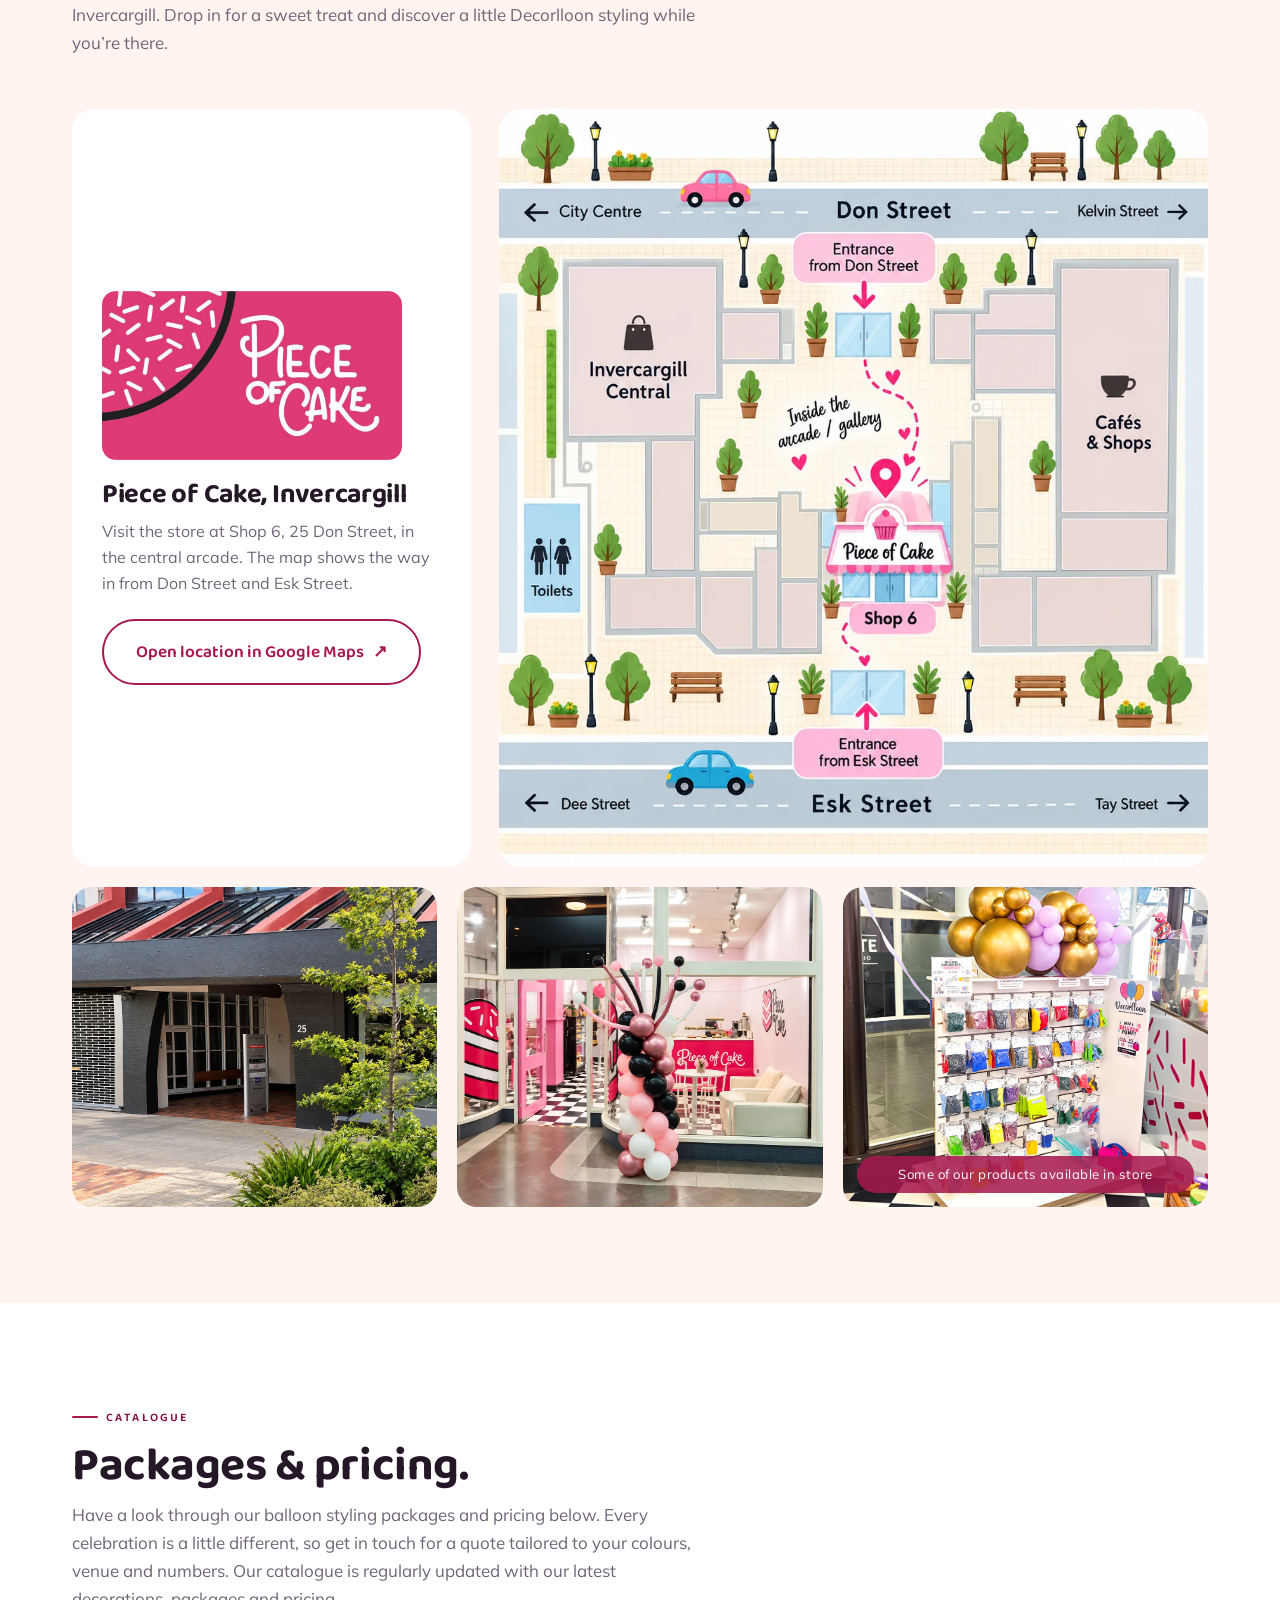
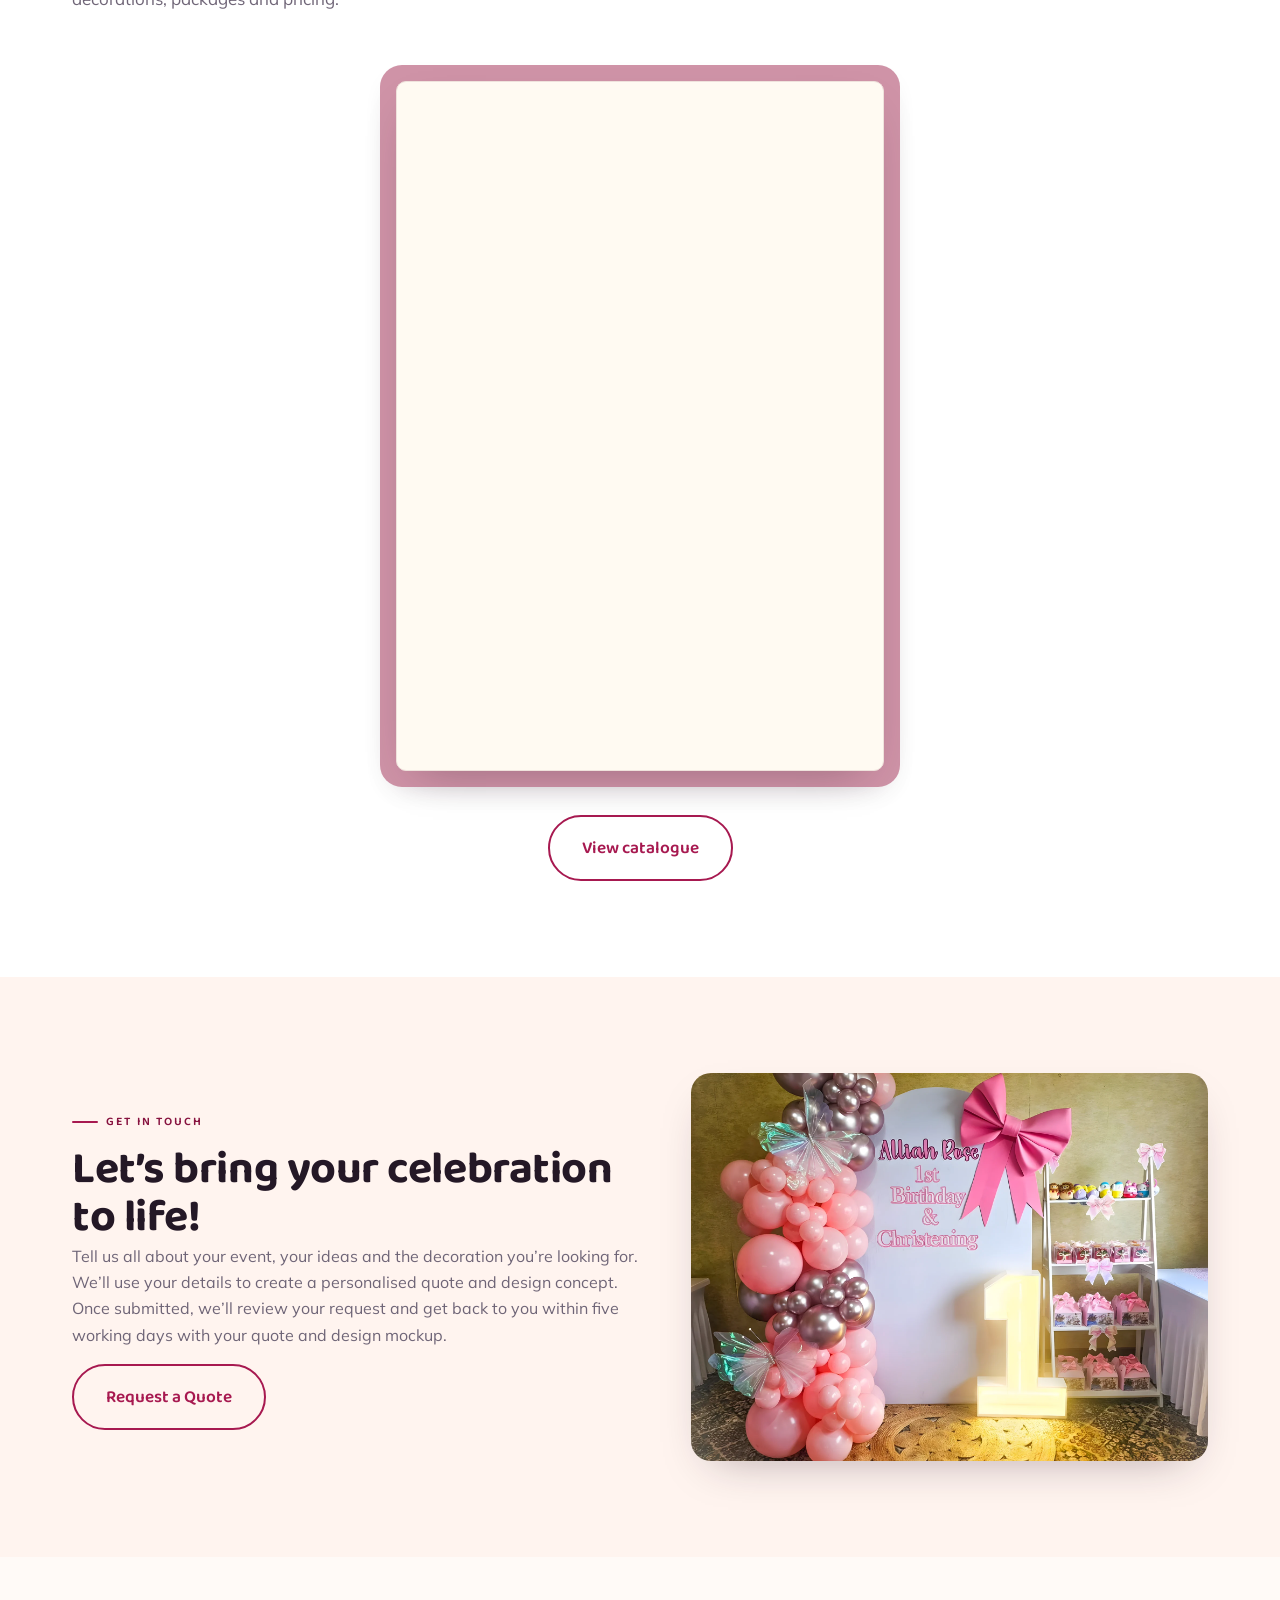
==== commit d1c8219d: "Shop All: Yasna's Background Decorations and Balloon Garlands from her PDFs - Background Decorations" ====
--- a/index.html
+++ b/index.html
@@ -113,6 +113,7 @@
       <button class="shop-filter" data-filter="bouquet" role="tab"><svg class="sf-ic" viewBox="0 0 906 1818" aria-hidden="true" focusable="false"><path fill="currentColor" transform="translate(0,1818) scale(4,-4)" d="M117 449 c-25 -3 -44 -22 -49 -48 l-1 -4 0 -8 0 -8 1 -4 c1 -6 3 -12 5 -16 3 -7 3 -7 -1 -4 -6 5 -9 6 -15 6 -4 1 -4 0 -6 4 -1 3 -1 3 0 5 1 3 2 9 1 12 -3 11 -18 15 -27 7 l-2 -3 -3 0 c-9 0 -14 -6 -14 -14 0 -9 6 -15 14 -15 2 0 3 -1 3 -2 0 -8 7 -14 16 -13 4 0 4 0 5 -3 1 -2 2 -3 3 -4 1 -3 1 -3 -2 -4 -11 -1 -22 -9 -22 -17 -1 -9 7 -14 27 -14 8 0 8 0 6 -5 0 -2 -1 -3 -1 -5 -1 -4 0 -4 -8 -4 -10 0 -15 -1 -23 -5 -10 -5 -19 -14 -20 -21 -1 -8 2 -11 12 -12 7 -1 11 -1 23 0 7 0 7 1 6 -3 -2 -9 0 -19 5 -26 9 -12 27 -15 40 -7 3 2 3 2 7 -6 3 -7 3 -8 1 -7 -18 6 -36 -3 -37 -20 -1 -18 14 -31 33 -28 6 1 6 1 5 -1 -4 -10 -13 -26 -24 -39 -5 -6 -6 -8 -6 -13 0 -7 3 -10 10 -10 7 0 13 4 23 18 3 4 3 4 3 4 1 -1 -1 -7 -3 -20 -1 -5 -3 -10 -7 -16 -7 -13 -16 -22 -27 -31 -5 -3 -7 -5 -7 -7 -2 -5 0 -10 3 -11 2 -1 8 -1 11 1 1 0 2 1 2 1 1 0 -1 -2 -5 -5 -6 -6 -5 -5 -5 -13 0 -5 0 -6 2 -7 1 0 106 0 107 0 2 1 2 2 2 8 l0 6 -1 2 c-1 2 -1 2 1 3 3 1 4 3 4 8 0 5 0 6 -7 14 -10 11 -17 23 -22 40 -3 9 -3 10 1 4 8 -8 12 -11 18 -11 7 0 10 2 10 10 l0 4 -1 2 c-1 2 -3 4 -6 8 -10 11 -17 23 -22 38 -2 6 -4 12 -4 13 l0 1 8 0 8 0 2 1 c12 4 19 12 19 24 0 7 -2 12 -6 17 -2 2 -2 2 0 4 3 4 4 11 3 16 -1 3 -1 3 3 3 21 -3 36 10 36 30 0 18 -12 30 -31 30 l-6 1 0 0 c0 3 1 5 5 5 9 1 15 9 12 19 0 2 0 3 1 4 6 4 7 11 5 17 -1 3 -1 3 0 5 2 2 3 5 3 8 0 3 0 4 2 5 7 4 9 14 3 21 -2 1 -2 1 -1 3 1 7 -1 13 -7 15 -3 2 -10 1 -13 -1 -5 -4 -6 -14 -2 -19 2 -2 2 -2 2 -4 0 0 0 -2 0 -3 -1 -3 -1 -3 -3 -4 -5 -2 -7 -6 -8 -12 0 -1 0 -2 -3 0 -3 1 -8 1 -12 0 -2 0 -2 0 -3 2 -1 2 -1 2 1 5 19 24 21 59 4 82 -13 16 -33 24 -54 21z m13 -6 c31 -3 53 -35 45 -67 -3 -10 -10 -23 -15 -28 l-2 -1 -2 0 c-10 0 -19 -4 -30 -14 -2 -1 -3 -2 -4 -2 -1 0 -7 1 -9 2 -1 0 -2 1 -4 1 -15 6 -30 23 -34 40 0 1 0 2 0 3 -5 14 0 33 10 46 12 14 29 22 45 20z m-91 -55 c6 -2 8 -7 6 -12 -1 -2 -1 -2 -5 -2 -5 0 -5 0 -5 2 0 3 -1 5 -3 8 -2 2 -1 2 1 3 2 2 4 2 6 1z m-16 -7 c0 -1 1 -1 2 -1 2 -1 4 -4 4 -7 0 -4 -5 -8 -8 -8 -4 0 -9 5 -9 9 0 5 8 10 11 7z m182 -5 c5 -2 5 -9 0 -10 -1 0 -2 0 -3 0 -3 -1 -6 4 -5 7 2 3 5 4 8 3z m-165 -9 c9 -3 9 -12 1 -16 -4 -2 -8 0 -11 4 -2 3 -2 5 1 7 1 2 2 3 2 4 2 2 5 3 7 1z m169 -8 c4 -2 5 -6 2 -9 -2 -2 -3 -2 -5 0 0 0 -2 1 -3 1 -3 2 -3 3 -1 6 1 3 5 4 7 2z m-149 -2 c7 -3 17 -14 23 -28 2 -4 2 -5 2 -6 -1 -2 -2 -2 -4 0 -6 5 -12 7 -19 9 -3 1 -4 2 -6 4 -6 7 -8 11 -5 14 0 1 2 5 2 5 0 2 4 3 7 2z m141 -12 c5 -3 5 -8 1 -11 -6 -6 -15 3 -9 9 2 3 5 3 8 2z m-113 -6 c2 -1 4 -3 4 -3 3 -2 3 -2 0 -4 -2 -1 -2 -2 -5 4 -3 7 -3 7 1 3z m69 2 c5 -3 4 -9 -3 -12 -17 -9 -23 -13 -28 -23 -1 -1 -2 -2 -4 -1 -2 0 -2 -1 -4 -1 -3 -1 -4 -1 -4 -1 0 1 2 6 5 11 0 1 2 2 2 4 7 10 21 20 33 23 0 0 1 0 3 0z m19 -8 c2 -1 4 -2 5 -3 2 -1 2 -2 1 -4 -1 -2 -2 -5 -1 -9 0 -4 -1 -5 -5 -2 -3 3 -5 5 -9 7 -3 1 -4 1 -3 3 0 5 7 10 12 8z m-70 -5 c3 -1 6 -3 8 -5 1 -1 1 -2 -1 -4 -2 -3 -3 -5 -4 -9 -2 -4 -2 -4 -4 -2 -4 4 -9 7 -13 7 -2 1 -2 2 -2 4 3 6 10 11 16 9z m-49 -1 c9 -2 23 -10 20 -11 -1 -1 -3 -1 -4 0 -3 2 -12 4 -18 5 -1 0 -5 1 -11 1 -11 0 -11 0 -5 3 6 3 12 3 18 2z m136 -1 c2 -1 3 -1 4 -1 l3 0 1 -1 c5 -5 -2 -14 -8 -12 -7 2 -8 10 -3 14 1 0 1 0 3 0z m-38 -9 c0 0 0 -1 1 -1 0 -1 1 -2 4 -2 3 0 4 -1 8 -4 2 -3 3 -4 4 -5 1 -2 1 -2 3 -3 3 0 4 -3 5 -10 2 -14 -13 -30 -28 -30 -3 0 -3 0 -1 4 3 7 3 16 0 22 -3 7 -8 12 -15 15 -3 1 -3 1 -3 2 1 3 9 10 13 11 3 2 8 2 9 1z m-101 -2 c9 -1 12 -2 12 -4 0 0 -3 -3 -4 -3 -1 -1 -18 0 -20 0 -9 2 -13 5 -9 6 7 2 15 3 21 1z m36 -6 c5 -2 9 -5 13 -9 2 -3 2 -3 0 -6 -2 -4 -4 -8 -5 -12 0 -3 0 -4 -1 -4 -9 -2 -14 -6 -17 -11 -1 -3 -2 -4 -5 -2 -7 3 -11 8 -13 16 -1 3 -2 5 -1 6 0 1 0 1 2 1 2 -1 4 -1 5 2 2 4 6 9 9 12 3 1 3 2 3 5 -1 3 0 3 5 3 2 0 3 0 5 -1z m98 -3 c1 0 2 0 4 -1 5 0 6 -7 1 -11 -4 -4 -6 -3 -7 1 0 2 -1 6 -2 8 -1 4 0 5 4 3z m-59 -8 c8 -2 18 -11 14 -13 -1 -1 -1 -4 0 -7 0 0 1 -1 1 -1 0 -1 -3 -6 -4 -8 -1 -1 -1 -3 -1 -6 1 -1 0 -2 -3 -4 -2 -1 -3 -1 -5 0 -1 1 -3 1 -5 1 -4 0 -4 0 -5 3 -2 7 -8 12 -14 14 -3 1 -3 1 -2 5 1 3 2 4 4 4 1 0 1 0 2 2 1 1 3 3 4 4 1 1 2 2 2 3 1 2 7 4 12 3z m-78 -16 c4 -1 3 0 4 -4 1 -4 1 -4 -1 -3 -15 0 -23 -1 -33 -5 -4 -1 -4 -1 -2 1 8 7 21 12 32 11z m145 -9 c5 -1 7 -3 7 -5 -1 -2 -1 -4 1 -6 5 -5 6 -8 6 -11 1 -3 2 -4 4 -4 3 0 -1 -10 -6 -15 -6 -5 -14 -9 -20 -7 -2 0 -2 0 -2 6 0 9 -5 14 -13 15 -3 1 -3 1 -3 3 0 1 -1 2 -1 3 -1 4 0 8 6 12 1 1 2 3 3 4 4 4 11 6 18 5z m-94 -2 c5 -1 5 -1 5 -4 0 -3 0 -3 2 -5 2 -2 2 -4 3 -7 0 -4 0 -4 1 -5 2 -2 -4 -8 -10 -10 -9 -2 -19 6 -19 16 0 9 10 17 18 15z m-49 -2 c7 -2 9 -2 6 -4 -3 -2 -5 -3 -7 -5 -2 -3 -2 -3 -6 -3 -1 0 -4 0 -6 -1 -10 -1 -20 -1 -24 0 -4 1 -4 2 0 4 6 5 13 7 20 8 2 1 4 1 4 1 3 0 8 0 13 0z m17 -9 c2 -1 5 -2 6 -2 1 0 2 -1 2 -4 0 -10 6 -17 15 -19 2 -1 2 -2 2 -4 -4 -10 -15 -16 -25 -15 -5 1 -12 5 -11 7 2 2 2 4 0 6 -2 3 -4 6 -3 10 0 7 0 7 -2 8 -1 0 -1 1 -1 2 1 4 8 10 13 11 1 1 1 1 4 0z m89 -6 c4 -3 6 -7 3 -9 0 -1 -2 -2 -2 -2 -3 -2 -3 -2 -3 2 0 4 0 6 -2 8 -1 3 0 4 4 1z m-15 0 c6 -2 8 -9 6 -13 -2 -4 -2 -4 -3 0 -1 4 -3 7 -5 10 -2 2 -2 3 -1 3 1 1 2 1 3 0z m-16 -1 c6 -2 11 -8 13 -15 2 -11 -6 -23 -18 -25 -7 -2 -17 3 -21 10 -2 3 -2 3 -1 6 1 4 1 5 3 5 9 2 16 8 18 17 0 3 1 4 6 2z m45 -14 c5 -1 8 -8 6 -13 -1 -2 -2 -3 -5 -2 -1 1 -2 1 -3 1 -2 0 -2 0 -3 2 0 2 -2 4 -3 6 -2 2 -2 3 -1 4 3 3 6 4 9 2z m-16 -8 c5 -3 7 -9 3 -14 -4 -4 -9 -4 -12 0 -3 3 -3 4 -2 7 2 6 6 9 11 7z m15 -13 c3 -2 6 -6 5 -9 -1 -4 -5 -7 -7 -7 -1 0 -2 1 -3 1 -3 0 -3 1 -4 1 -1 1 -2 1 -2 2 -2 1 -2 2 0 3 3 2 5 5 6 7 1 3 2 3 5 2z m-18 -11 c0 -1 1 -3 1 -4 -1 0 -4 -1 -5 -1 -3 0 -4 3 -2 5 1 1 5 1 6 0z m11 -10 c5 -2 8 -4 9 -6 0 -1 1 -2 2 -3 2 -2 4 -6 4 -8 0 -10 -10 -19 -21 -20 -6 -1 -15 3 -19 7 -2 1 -2 1 1 0 12 -5 22 -4 28 2 5 5 6 16 1 20 -3 3 -6 3 -7 1 0 -2 -3 -2 -5 -1 -1 1 -1 2 -5 2 l-3 0 0 1 c0 3 1 3 4 4 5 2 7 2 11 1z m-85 -3 c0 0 0 -1 0 -2 l0 -1 -1 -1 c-4 -2 -5 -6 -5 -11 0 -14 14 -20 31 -13 4 2 4 1 2 -1 -6 -4 -14 -7 -21 -6 -12 2 -22 14 -17 21 1 1 1 2 2 2 0 2 1 4 4 7 1 2 2 3 2 4 0 1 2 2 3 1z m11 -3 c4 -1 5 -1 9 -3 3 -2 4 -2 6 -1 2 0 4 -2 3 -5 0 -1 -1 -1 -4 1 -6 3 -12 4 -18 4 -3 0 -4 0 -4 2 0 2 0 2 2 2 3 1 3 1 6 0z m35 -4 c8 -3 7 -14 -1 -16 -4 -1 -10 4 -10 8 1 5 7 9 11 8z m36 -5 c5 -2 5 -3 4 -5 -3 -7 -12 -9 -21 -4 -4 2 -4 2 0 4 9 5 14 6 17 5z m-69 -2 c5 -1 12 -4 12 -5 1 -2 -9 -6 -13 -6 -5 0 -10 3 -11 7 -2 4 5 7 12 4z m41 -18 c1 -1 2 -2 2 -3 0 0 1 -2 1 -4 2 -6 4 -13 7 -20 1 -2 1 -3 2 -3 3 -1 3 -1 6 -8 6 -12 10 -18 18 -27 6 -7 6 -8 5 -11 -1 -3 -4 -2 -5 0 0 1 -1 2 -3 5 -4 3 -7 8 -11 13 -3 3 -3 4 -5 5 -2 1 -2 2 -2 3 0 2 -1 4 -3 9 -4 7 -5 9 -6 12 0 1 -1 2 -1 3 -1 2 -2 4 -3 7 0 1 0 2 -1 3 -1 3 -1 6 -2 8 0 0 0 2 0 3 -1 1 -1 5 -1 5 0 1 1 1 2 0z m-19 0 c0 -1 0 -2 0 -4 -1 -1 -2 -4 -2 -5 -1 -3 -1 -5 -3 -8 0 -2 -1 -3 -1 -5 0 -2 0 -2 -1 -3 -1 0 -2 -2 -2 -5 -1 -2 -1 -2 -2 -3 -1 -1 -2 -3 -4 -5 -4 -6 -8 -11 -11 -16 -4 -5 -4 -5 -4 -7 -1 -4 -6 -6 -9 -3 -2 2 -1 4 5 12 12 14 20 27 25 41 1 2 2 3 3 4 1 0 2 1 2 3 1 2 4 5 4 4z m5 -29 c0 -2 -1 -6 -1 -9 0 -2 -1 -6 -1 -7 0 -2 0 -5 -1 -6 0 -2 0 -5 -1 -6 0 -6 -2 -17 -3 -20 0 -2 -1 -4 -2 -7 0 -2 -1 -5 -1 -6 0 -1 -1 -2 -1 -3 0 -1 -2 -8 -4 -14 -8 -26 -14 -40 -18 -38 -2 1 -2 4 2 11 1 3 1 4 3 8 2 6 6 18 8 24 1 1 1 3 2 4 0 3 2 8 2 9 0 0 1 3 1 6 2 8 4 14 5 20 0 2 1 4 1 5 0 0 0 2 0 3 1 2 1 4 1 5 0 1 1 3 1 4 0 1 0 2 1 3 0 1 0 4 1 6 1 6 1 6 2 9 3 6 3 6 3 -1z m9 4 c1 -1 2 -4 2 -11 0 -7 1 -13 1 -17 0 -2 1 -5 1 -7 0 -3 1 -6 1 -7 0 -1 0 -3 0 -4 1 -4 3 -15 5 -21 4 -16 9 -30 15 -39 3 -6 4 -9 1 -10 -3 -2 -9 7 -14 21 -1 2 -2 5 -3 6 -2 6 -5 17 -8 28 -1 6 -3 18 -3 23 -1 2 -1 5 -1 7 0 4 0 13 0 15 0 1 1 5 1 13 1 4 1 4 2 3z m11 -29 c0 -1 1 -3 1 -4 5 -27 15 -49 30 -65 5 -6 6 -9 4 -10 -1 0 -2 0 -3 2 -1 1 -2 2 -3 2 -1 1 -8 8 -10 12 -9 13 -14 25 -17 39 -2 9 -2 10 -2 14 0 1 -1 4 -1 5 0 4 -1 7 0 8 l0 1 0 -1 c1 -1 1 -2 1 -3z m-17 -30 c0 -2 2 -6 2 -10 1 -1 1 -3 1 -4 3 -11 3 -11 4 -25 1 -12 1 -14 -2 -16 -3 -3 -5 1 -7 12 -1 8 -1 29 0 37 1 9 1 9 2 6z m-9 -20 c0 -3 -1 -8 -3 -13 0 -1 -1 -3 -1 -4 -3 -10 -7 -18 -8 -17 -1 0 0 0 2 7 2 5 5 13 7 19 3 10 3 12 3 8z m-22 0 c-1 -4 -9 -14 -15 -18 -2 -1 -4 -3 -5 -4 -3 -3 -4 -3 -5 -2 -1 1 0 2 6 7 2 1 5 4 7 5 3 3 4 4 9 10 3 2 4 3 3 2z m23 -30 c1 -1 1 -1 2 -3 0 -3 1 -5 3 -7 4 -4 13 -3 15 2 1 2 1 2 3 1 2 -2 2 -2 1 -3 -2 -3 -1 -4 7 -4 10 -1 19 0 20 1 1 1 0 3 -2 4 -1 0 -1 1 0 3 0 3 0 2 3 -1 0 -1 2 -2 2 -3 3 -3 4 -6 3 -7 -1 -1 -4 -1 -42 -1 -43 0 -40 0 -36 2 2 2 3 2 6 2 7 0 11 2 9 4 -1 1 -1 1 1 5 3 5 3 6 5 5z m-39 -13 c0 0 1 0 2 -1 2 0 6 -3 6 -4 -1 0 -10 0 -11 0 -1 1 0 5 1 6 1 0 1 0 2 -1z M105 437 c-7 -2 -19 -12 -23 -22 -6 -11 -8 -25 -4 -28 1 -2 1 -2 0 -3 -1 -2 -1 -5 0 -10 1 -5 6 -6 8 -3 1 1 1 1 1 5 0 5 0 6 -2 8 -1 1 -1 2 0 3 1 1 2 4 2 6 1 10 9 23 20 31 6 5 7 6 7 9 0 3 -3 5 -9 4z M150 337 c-2 0 -6 -2 -10 -4 0 0 -1 -1 -2 -1 -13 -8 -24 -22 -20 -26 2 -2 3 0 7 5 6 8 14 15 27 22 4 2 2 5 -2 4z"/></svg><span>Flower Balloons</span></button>
       <button class="shop-filter" data-filter="boxes" role="tab"><svg class="sf-ic" viewBox="0 0 819 648" aria-hidden="true" focusable="false"><path fill="currentColor" transform="translate(-30.346,678.013) scale(0.100,-0.100)" d="M6135 6770 c-730 -133 -1135 -871 -865 -1577 114 -299 402 -577 672 -649 46 -12 64 -22 61 -31 -22 -57 32 -155 98 -174 71 -22 53 -92 -63 -238 -40 -50 -93 -134 -126 -201 l-58 -115 -116 -80 c-63 -44 -131 -92 -150 -107 l-34 -28 -112 21 -111 21 34 45 c94 123 129 289 91 431 -100 376 -663 336 -1057 -74 l-66 -69 -11 150 c-27 354 -138 567 -314 600 -81 15 -172 -33 -212 -113 l-17 -33 -59 55 c-217 200 -512 178 -627 -47 -124 -245 -54 -503 216 -805 72 -80 87 -102 73 -106 -9 -3 -120 -28 -247 -56 -878 -196 -992 -243 -940 -394 8 -22 15 -65 15 -94 l0 -53 -28 15 c-15 8 -44 17 -64 21 l-36 7 -7 66 c-11 107 -99 497 -129 572 -4 11 8 22 41 40 116 62 127 167 28 257 l-47 43 59 64 c319 348 338 1052 39 1470 -422 592 -1360 532 -1660 -105 -327 -695 164 -1467 995 -1564 l56 -7 6 -53 c10 -103 51 -154 144 -181 67 -20 70 -30 153 -463 l41 -213 -51 -54 c-46 -48 -90 -126 -90 -159 0 -25 -82 -12 -155 26 -157 82 -273 69 -393 -45 -142 -134 -142 -305 0 -437 l49 -46 -83 -33 c-344 -136 -411 -203 -359 -358 65 -193 535 -1166 594 -1230 29 -31 66 -50 113 -57 56 -9 617 134 1046 266 l128 39 89 -44 c519 -261 1312 -547 1616 -582 195 -23 1452 398 1696 567 26 18 27 18 165 -37 76 -31 148 -64 161 -74 13 -10 56 -24 96 -30 39 -6 189 -41 332 -77 379 -96 482 -94 542 13 54 93 167 411 252 709 l49 170 38 13 c58 19 72 39 115 163 105 300 105 300 -234 395 -15 5 -14 10 13 44 108 136 126 314 47 455 -45 80 -153 118 -260 91 -43 -10 -60 -11 -62 -2 -2 6 -9 31 -15 56 -16 61 -79 179 -105 196 -38 25 -105 28 -168 6 l-57 -19 6 21 c15 51 69 151 150 276 147 229 211 390 230 575 l7 64 37 6 c83 14 132 70 134 155 1 50 9 60 47 60 55 0 228 52 317 95 864 416 877 1956 20 2354 -258 120 -565 117 -809 -10 l-79 -41 -66 61 c-170 155 -531 254 -769 211z m358 -309 c317 -112 491 -440 449 -845 -59 -567 -527 -965 -935 -794 -496 206 -687 844 -386 1289 197 293 590 450 872 350z m1184 -168 c477 -204 670 -982 369 -1486 -279 -467 -803 -536 -1216 -159 l-55 51 116 118 c288 294 432 568 349 668 -7 9 -7 41 1 111 20 170 -18 449 -80 590 -27 60 -28 56 21 84 127 72 356 82 495 23z m-6245 -609 c188 -45 364 -197 467 -403 165 -327 50 -892 -206 -1018 -150 -73 -492 -6 -715 139 -691 451 -328 1474 454 1282z m5183 -1255 c53 -54 185 -154 245 -184 l48 -24 -19 -63 c-33 -104 -6 -173 82 -219 45 -22 47 -35 25 -139 -25 -118 -74 -222 -201 -429 -119 -195 -173 -309 -190 -404 -7 -33 -10 -37 -39 -37 -170 0 -268 -188 -228 -435 6 -33 9 -61 8 -62 -1 -1 -45 6 -97 16 -91 17 -94 18 -93 44 0 15 1 70 2 122 l2 95 38 15 c100 42 122 113 147 455 14 186 0 201 -237 257 -87 21 -158 40 -158 43 1 3 28 25 61 50 90 67 135 129 165 230 10 33 34 70 77 118 104 116 167 266 167 397 0 51 1 52 40 70 47 21 100 77 100 105 0 29 11 25 55 -21z m-1290 -1104 c138 -31 257 -58 265 -61 19 -7 -151 -60 -240 -75 -62 -10 -71 -9 -205 29 -77 23 -169 48 -205 57 -36 9 -72 18 -80 21 -8 3 18 19 60 37 41 18 84 38 95 44 11 7 29 10 40 8 11 -3 133 -30 270 -60z m-1817 -27 c61 -12 112 -24 112 -27 0 -9 -310 -111 -335 -111 -34 0 -365 73 -359 79 3 3 69 23 147 43 174 45 268 49 435 16z m1046 -213 c115 -30 211 -57 213 -59 4 -4 -267 -81 -346 -97 -30 -6 -74 -9 -98 -6 -74 8 -483 101 -475 108 13 11 247 89 312 104 92 21 157 13 394 -50z m1462 -113 c-3 -3 -136 -49 -296 -103 l-290 -98 0 68 0 68 143 37 c78 21 210 54 292 75 l150 37 3 -39 c2 -21 1 -42 -2 -45z m-3180 -3 c164 -38 307 -73 318 -76 17 -5 18 -12 12 -76 -4 -39 -8 -72 -9 -73 -1 -2 -74 17 -162 42 -316 87 -477 137 -482 151 -7 18 6 103 16 103 5 0 143 -32 307 -71z m1014 -233 l375 -82 -1 -97 c0 -53 -3 -99 -6 -103 -6 -5 -756 200 -762 208 -6 7 7 158 13 158 3 -1 175 -38 381 -84z m897 -51 c1 -47 26 -82 66 -93 22 -7 27 -11 17 -16 -32 -13 -284 -96 -285 -93 -1 1 -5 41 -9 88 l-6 85 98 31 c123 39 118 39 119 -2z m-2377 -21 c0 -10 -48 -30 -55 -22 -2 2 -1 15 2 30 5 24 7 26 29 16 13 -6 24 -17 24 -24z m3490 -87 c0 -45 -68 -1310 -76 -1416 l-6 -83 -86 -41 c-100 -47 -295 -127 -299 -123 -2 1 4 160 12 352 8 192 15 536 15 764 0 228 4 421 8 428 7 10 394 148 425 151 4 1 7 -14 7 -32z m-2925 -68 c116 -34 212 -63 215 -66 4 -4 29 -1465 25 -1471 -1 -1 -81 33 -176 76 -96 44 -195 89 -221 100 -44 19 -48 24 -48 55 0 19 -7 178 -15 353 -7 176 -19 459 -25 629 -6 171 -13 331 -16 357 l-6 48 29 -10 c15 -5 123 -37 238 -71z m4014 -48 c-7 -23 -14 -39 -16 -37 -3 2 1 23 8 45 7 23 14 39 16 37 3 -2 -1 -23 -8 -45z m372 -88 c-9 -17 -47 -55 -83 -82 -35 -26 -17 7 28 52 47 48 73 62 55 30z m-4937 -95 c13 -190 56 -1091 52 -1095 -11 -12 -118 -35 -125 -27 -11 11 -61 148 -211 574 -65 184 -132 373 -149 419 -17 46 -30 84 -29 85 8 5 441 135 450 136 3 0 9 -42 12 -92z m2749 45 c3 -27 1 -181 -3 -343 -5 -162 -14 -481 -21 -709 -6 -227 -14 -425 -18 -439 -7 -25 -25 -32 -279 -113 l-272 -86 0 767 0 768 88 31 c132 47 486 170 493 170 4 1 9 -20 12 -46z m-1323 -57 c190 -52 364 -99 388 -105 l42 -12 -1 -667 c-1 -367 -4 -712 -8 -768 l-6 -101 -105 29 c-174 48 -398 118 -527 165 l-121 44 -6 92 c-8 114 -13 1417 -6 1417 3 0 160 -42 350 -94z m-2107 -193 c34 -108 28 -121 -8 -16 -15 43 -29 84 -32 91 -2 6 -1 12 4 12 6 0 22 -39 36 -87z m-104 -543 c128 -356 185 -527 177 -531 -21 -13 -239 -68 -247 -63 -15 9 -99 173 -248 485 -83 174 -171 353 -196 398 -26 44 -44 85 -40 90 12 20 358 166 363 153 1 -4 87 -243 191 -532z m5697 343 c-7 -7 -196 39 -196 48 0 4 45 -5 100 -18 56 -14 99 -28 96 -30z m-916 -17 c136 -41 145 -45 142 -67 -4 -35 -192 -713 -200 -721 -4 -4 -59 14 -122 40 l-115 47 1 115 c1 176 32 341 110 583 19 57 6 56 184 3z m792 -212 c68 -14 126 -29 130 -33 8 -7 -165 -534 -246 -748 -2 -3 -268 55 -272 59 -2 3 49 162 114 354 65 192 121 359 124 372 8 27 2 27 150 -4z"/></svg><span>Boxes</span></button>
       <button class="shop-filter" data-filter="background" role="tab"><svg class="sf-ic" viewBox="0 0 1848 1218" aria-hidden="true" focusable="false"><path fill="currentColor" transform="translate(0,1218) scale(4,-4)" d="M238 301 c-6 -1 -9 -3 -13 -6 -3 -2 -2 -2 -5 -1 l-3 1 -5 0 -4 0 -2 0 c-2 -2 -4 -3 -6 -5 l-1 -2 -1 0 c-1 0 -3 1 -5 1 -8 0 -13 -3 -15 -10 -1 -3 -1 -3 -5 -3 -11 -1 -18 -8 -18 -18 -1 -4 -1 -4 -4 -3 l-3 2 -5 0 c-8 0 -12 -3 -16 -9 -2 -3 -2 -3 -5 -4 -2 0 -4 0 -5 0 -2 -1 -3 -1 -3 -1 -14 -2 -29 -14 -37 -27 -5 -7 -7 -12 -9 -22 0 -1 -1 -15 -1 -38 0 -42 0 -37 -3 -39 -5 -3 -8 -8 -8 -15 -1 -3 -1 -5 -2 -5 0 0 -2 0 -4 -1 -17 -2 -26 -17 -23 -35 0 -1 0 -2 0 -3 l1 -1 -2 -1 c-1 -1 -1 -2 -2 -3 -1 -2 -1 -2 -4 -3 -6 -1 -10 -5 -12 -11 -1 -1 -1 -2 -1 -6 0 -6 1 -6 -4 -6 l-3 0 0 -2 0 -2 4 0 c6 -1 6 -1 8 -3 2 -2 5 -3 8 -4 2 0 3 0 5 -2 2 -2 8 -3 11 -1 l2 1 2 -1 c5 -1 10 0 14 2 2 2 2 2 5 0 7 -5 20 -6 27 -2 4 1 4 1 6 -1 2 -2 5 -4 8 -5 l2 -1 6 0 5 0 3 1 c2 1 4 2 6 4 2 1 3 1 5 0 2 -1 8 -1 10 0 2 1 2 1 5 0 4 -1 9 1 11 4 0 2 2 3 3 4 1 0 31 1 33 0 2 0 2 0 2 -4 0 -5 1 -7 9 -8 6 -1 6 -1 15 -1 l9 0 5 1 c5 1 6 1 8 2 2 1 2 1 7 0 4 0 8 0 22 0 1 0 2 0 2 0 3 -2 4 -3 10 -4 l3 0 13 0 12 0 4 0 c8 2 9 3 9 9 0 5 1 6 3 3 4 -6 13 -7 18 -3 2 2 1 2 5 0 l3 -1 5 0 c5 0 6 0 8 1 l2 0 2 -1 2 -1 5 0 c4 0 6 0 8 2 2 2 2 2 5 1 7 -3 17 -3 23 1 2 1 3 1 4 0 5 -3 13 -3 18 0 l1 1 5 0 6 0 2 0 c2 1 3 2 5 4 2 2 2 2 8 2 l5 0 0 2 0 2 -4 0 c-5 0 -5 0 -5 7 l0 4 -1 2 c-1 3 -4 6 -7 7 -3 2 -3 2 -2 5 1 13 -3 22 -14 27 -2 2 -2 2 -1 5 1 8 -1 15 -7 18 -4 3 -4 5 0 6 6 3 8 12 4 17 -2 2 -2 3 1 5 7 8 5 21 -4 25 -2 1 -2 0 -2 5 0 5 -1 6 -3 9 l-2 2 0 3 c0 3 0 4 -2 6 l-1 1 0 4 c0 7 -1 9 -8 9 -3 0 -3 0 -5 1 -1 1 -2 1 -3 1 -3 1 -3 1 -4 3 -8 10 -19 17 -32 19 -7 1 -17 0 -22 -1 -1 -1 -2 -1 -2 -1 -1 0 -8 -3 -12 -5 -3 -2 -3 -2 -4 2 -3 14 -12 29 -25 37 -4 3 -4 3 -3 5 2 4 1 10 -2 13 -1 1 -1 1 0 4 2 9 -2 17 -10 18 -3 0 -7 0 -8 -1 -1 0 -2 0 -3 1 -6 6 -9 9 -15 11 -3 0 -13 1 -16 0z m12 -5 c15 -5 23 -20 18 -32 -5 -12 -19 -19 -29 -16 -3 2 -4 2 -5 4 -1 5 -4 7 -9 8 -3 1 -5 5 -5 12 0 15 16 28 30 24z m-35 -6 c3 -2 4 -2 2 -6 -1 -1 -1 -3 -1 -5 -1 -3 -1 -3 -2 -3 -1 -1 -1 0 -3 2 -1 1 -4 2 -5 2 -4 0 -4 4 0 8 3 3 6 4 9 2z m65 -6 c4 -2 6 -6 5 -8 -1 -4 -4 -7 -7 -6 -3 1 -4 1 -4 4 0 0 0 3 0 5 -1 4 -1 4 1 5 1 1 3 1 5 0z m-85 -1 c3 -1 4 -3 2 -6 -1 -2 -2 -2 -4 -2 -2 0 -3 -1 -4 -2 -2 -1 -7 1 -6 3 1 5 8 9 12 7z m10 -8 c4 -2 3 -7 -1 -7 -4 0 -5 5 -1 7 1 1 1 1 2 0z m-27 -5 c3 -1 6 -3 8 -5 2 -3 2 -3 0 -5 -2 -4 -3 -6 -3 -9 -1 -3 -5 -4 -8 -3 -4 2 -6 3 -11 3 -4 1 -5 1 -5 5 1 9 11 16 19 14z m17 -2 c0 0 0 0 0 -1 -2 -2 -4 0 -2 2 0 1 2 0 2 -1z m19 0 c1 -1 0 -2 -1 -1 0 1 0 1 0 2 1 0 1 0 1 -1z m62 -4 c1 -2 1 -3 -1 -4 -2 -2 -3 -1 -2 2 1 3 1 4 3 2z m10 0 c3 -3 2 -6 -1 -8 -3 -2 -5 0 -4 3 0 0 1 1 1 2 0 4 1 4 4 3z m-77 -1 c1 -1 4 -3 5 -4 0 -1 0 -1 -1 -3 -1 0 -2 -2 -2 -3 l-1 -1 0 -4 0 -4 1 -2 c1 -3 1 -3 0 -5 -1 -1 -1 -2 -1 -3 0 -3 -1 -4 -5 -4 -10 -1 -19 10 -17 20 1 5 7 11 11 13 2 0 9 0 10 0z m15 -8 c1 0 4 -3 5 -4 1 -3 -1 -8 -4 -8 -1 0 -2 -1 -3 -1 -2 -1 -5 0 -7 4 -2 4 4 10 9 9z m50 -2 c2 -1 3 -5 2 -7 -3 -6 -9 -7 -13 -4 -3 2 -4 4 -1 6 1 0 3 2 4 4 l3 2 2 0 c2 0 3 0 3 -1z m-127 -2 c3 -1 3 -2 1 -4 -4 -3 -7 -7 -9 -12 -1 -4 -1 -4 -4 -4 -5 -1 -7 7 -4 13 4 6 11 9 16 7z m137 -5 c14 -7 27 -25 28 -39 0 -2 0 -4 0 -5 1 -2 1 -112 0 -113 0 -1 -1 -1 -3 -1 -1 0 -7 1 -13 1 l-11 0 -1 0 -1 1 1 16 c0 11 0 15 -1 16 0 1 -4 2 -8 3 -2 0 -5 0 -7 0 -5 1 -21 1 -24 0 -1 0 -4 0 -6 0 -5 -1 -6 -1 -8 -2 -3 -1 -3 0 -3 -10 0 -8 0 -10 -1 -11 0 0 -2 0 -10 0 -7 0 -11 0 -13 0 -2 0 -4 -1 -5 -1 -2 0 -2 -4 -2 41 0 43 0 44 1 48 1 2 1 3 1 4 0 1 1 2 3 2 3 1 6 5 6 9 0 3 1 3 4 3 5 1 8 3 11 7 2 3 2 3 5 3 6 0 9 1 10 5 0 2 1 2 3 3 4 1 7 4 8 8 1 2 1 3 4 3 1 0 2 0 3 1 2 1 2 1 3 0 1 0 2 -1 3 -2 l2 -1 5 0 4 0 2 1 c4 2 6 5 7 8 1 3 1 3 3 2z m-118 0 c3 -1 7 -3 9 -5 0 -1 1 -2 1 -2 1 -1 1 -2 1 -2 0 -1 1 -3 2 -4 6 -6 -1 -19 -11 -23 -6 -2 -8 -2 -11 1 -2 2 -4 3 -5 3 -4 0 -8 6 -9 13 0 11 12 21 23 19z m73 -3 c3 0 5 -3 4 -6 -1 -2 -5 -5 -6 -5 -1 0 -3 2 -4 4 0 1 0 2 0 3 -1 3 1 5 3 4 1 0 2 0 3 0z m-12 -6 c1 0 1 -1 0 -2 -1 -1 -2 0 -1 1 0 1 0 1 1 1z m-7 -2 c0 -1 0 -1 0 -1 0 0 0 -1 1 -2 1 -4 -3 -5 -5 -2 -2 3 2 7 4 5z m-96 0 c0 0 0 -1 0 -2 0 -1 1 -2 1 -3 0 -2 0 -6 -1 -7 -1 -1 -3 -1 -3 1 -1 1 0 10 1 11 0 0 1 0 2 0z m-7 -2 c1 -1 1 -13 -1 -17 -1 -2 -1 -5 0 -7 1 -3 0 -3 -2 -3 -2 0 -3 -1 -4 -3 -1 -1 -2 -3 -4 -4 -1 -1 -2 -2 -2 -4 0 0 1 -3 1 -6 0 -7 0 -7 2 -9 3 -2 3 -2 0 -5 -2 -3 -2 -3 -2 -5 0 -2 -1 -3 -3 -3 -3 -1 -4 2 -4 7 0 3 0 3 0 3 -1 0 -1 0 -1 -3 0 -6 -2 -9 -6 -8 l-1 0 -1 -1 c-1 0 -1 -1 -2 -2 -1 -1 -2 -1 -3 -2 -2 -1 -3 -2 -4 -5 -1 -3 -1 -3 -2 -5 -1 -2 -1 -2 -1 20 l0 20 0 3 c1 4 2 4 3 5 1 2 2 4 4 9 1 4 3 6 5 5 1 -1 1 0 1 2 1 4 4 7 6 7 1 0 1 0 1 -4 0 -3 0 -3 1 -3 0 0 0 0 0 4 l0 4 1 2 c2 2 2 2 5 3 2 0 2 0 3 2 1 1 2 1 4 1 l1 -1 2 2 c1 1 2 2 2 2 0 0 1 0 1 -1z m73 -4 c1 -1 2 -2 3 -2 4 -2 5 -5 1 -10 -2 -3 -4 -4 -6 -3 -1 1 -2 1 -2 1 -2 0 -2 1 -1 5 1 2 1 3 1 6 0 4 0 4 1 4 0 1 1 1 3 -1z m41 -1 c3 -2 -2 -7 -4 -4 -1 1 -1 2 0 3 1 3 3 3 4 1z m-94 -3 c1 -1 2 -5 2 -6 0 -1 -1 -1 -2 -1 -1 -1 -2 -2 -3 -2 -2 -2 -3 -2 -4 1 -2 3 4 10 7 8z m76 -1 c1 0 2 -1 3 -1 1 0 2 0 2 -1 2 -1 -4 -8 -9 -9 -3 0 -8 3 -8 5 0 0 1 2 1 3 0 4 0 4 3 4 2 0 3 0 4 0 2 0 3 0 4 -1z m-89 -9 c1 -1 1 -2 0 -3 -2 -2 -4 -1 -3 2 1 2 3 3 3 1z m233 -2 c11 -1 23 -8 29 -17 1 -1 1 -2 0 -3 0 -1 0 -2 0 -4 -1 -2 -1 -2 -4 -3 -9 -1 -15 -12 -11 -22 1 -1 1 -2 0 -3 -2 -2 -3 -7 -1 -10 0 -2 0 -3 0 -4 -1 -1 -1 -3 -1 -4 0 -3 0 -3 -3 -3 -12 -3 -19 -20 -11 -31 2 -3 2 -3 0 -5 -3 -4 -4 -10 -3 -16 0 -2 0 -2 -4 -2 -13 -1 -21 -11 -20 -25 0 -5 1 -5 -1 -7 -2 -2 -3 -3 -3 -6 0 -2 -1 -3 -2 -4 -2 -1 -1 -8 -1 78 l0 77 1 2 c2 5 15 11 24 12 2 0 4 1 4 1 0 0 4 0 7 -1z m-214 0 c0 -1 0 -1 0 -2 0 -1 -1 -1 -1 -2 0 -4 -3 -4 -4 -1 -1 2 2 6 5 5z m57 -3 c2 -2 3 -3 1 -6 -2 -3 -2 -3 -4 0 0 1 -1 3 -1 4 -2 2 1 4 4 2z m-17 0 c8 -3 12 -10 10 -17 -2 -4 -3 -4 -6 -1 -4 4 -8 6 -14 6 -2 0 -3 0 -3 3 -1 3 -1 3 3 5 1 0 3 2 4 2 3 3 4 3 6 2z m-32 -2 c2 -1 1 -3 -2 -3 -2 0 -2 1 -1 3 1 1 2 1 3 0z m-20 0 c1 -1 3 -6 3 -7 -1 -4 -7 -4 -9 1 -1 3 4 8 6 6z m32 -6 c3 -2 3 -4 -1 -7 -4 -1 -4 -1 -4 2 0 1 0 3 0 4 -1 3 2 4 5 1z m-43 -2 c0 0 0 -1 1 -2 0 -1 1 -2 2 -3 2 -2 2 -2 0 -4 -1 -3 -2 -6 -3 -9 -1 -5 -10 2 -10 8 0 4 7 12 10 10z m22 0 c1 0 1 -5 0 -5 -1 -2 -3 0 -3 2 0 2 2 4 3 3z m10 -1 c1 -1 1 -3 0 -4 -1 0 -2 0 -3 1 -2 2 1 4 3 3z m23 -6 c0 0 1 -1 2 -1 3 -1 6 -4 8 -7 4 -6 2 -14 -5 -19 -3 -2 -4 -2 -6 0 -2 1 -4 2 -6 2 -3 0 -3 0 -4 1 -1 0 -2 1 -2 2 l-2 1 0 7 c1 8 0 8 2 10 4 3 10 5 13 4z m-39 -2 c2 -2 6 -3 10 -2 1 1 4 1 5 0 1 -1 4 -6 5 -8 1 -9 -11 -20 -19 -16 -1 1 -2 1 -3 2 -5 1 -9 8 -9 13 1 4 4 10 7 11 2 1 2 1 4 0z m260 -1 c0 -1 0 -2 0 -4 -1 -2 -4 -2 -5 1 -1 2 3 5 5 3z m10 -2 c2 -2 1 -5 -1 -4 -3 1 -4 3 -2 4 1 1 2 1 3 0z m-18 -7 c5 -3 7 -9 4 -10 -2 -1 -7 -4 -8 -6 -2 -3 -6 -1 -9 4 -2 3 2 10 7 12 1 1 4 0 6 0z m12 -1 c3 -2 3 -4 1 -5 -1 -1 -2 -1 -2 2 -1 3 -1 4 1 3z m9 -5 c1 -1 1 -2 0 -3 -1 -1 -2 -1 -2 1 0 2 1 3 2 2z m-289 0 c0 -1 1 -2 1 -3 0 -1 1 -2 1 -3 1 -2 1 -2 -1 -4 -1 0 -2 -1 -3 -2 -1 -2 -1 -2 -4 0 -3 2 -4 3 -3 6 3 4 7 7 9 6z m282 -8 c6 -2 10 -7 10 -13 l0 -3 -1 -3 c-1 -2 -2 -3 -4 -3 -2 0 -3 -1 -5 -2 -2 -1 -6 -1 -8 0 -1 1 -2 1 -3 1 -3 1 -6 7 -5 11 2 9 9 14 16 12z m-244 -1 c3 -2 3 -4 0 -5 -3 -2 -5 2 -2 4 1 1 1 1 2 1z m11 -4 c3 -2 3 -4 1 -6 -2 -2 -3 -2 -4 0 -3 3 0 8 3 6z m18 0 c0 -1 0 -135 0 -136 -1 -2 -2 -2 -3 0 -1 1 -1 -3 0 69 l0 65 0 1 c1 2 2 2 3 1z m-56 0 c5 -2 7 -7 5 -10 -2 -5 -5 -6 -9 -4 -1 0 -2 1 -2 1 -3 0 -5 4 -4 6 0 5 6 9 10 7z m-26 -1 c9 -3 14 -10 9 -13 -2 -1 -4 -3 -5 -5 0 -1 0 -2 -4 -2 -6 0 -9 -3 -9 -10 l0 -4 -1 0 c-2 0 -4 0 -5 0 -4 3 -8 9 -8 15 -1 1 1 6 1 8 5 9 15 14 22 11z m44 -1 c0 0 1 -1 1 -2 3 -4 1 -9 -2 -8 -6 0 -6 0 -6 5 0 3 0 4 3 4 2 1 3 1 4 1z m31 -1 c1 0 1 -131 1 -133 -1 -2 -4 -2 -4 1 0 0 -1 1 -1 1 0 0 -1 -1 -1 -1 0 -2 -2 -3 -4 -2 -2 1 -2 1 -4 0 -1 -1 -2 -1 -3 0 -1 1 -1 1 -1 3 1 5 0 13 -3 15 -3 2 -3 3 -3 7 1 3 1 6 0 9 0 2 0 7 0 30 0 31 0 29 2 32 2 4 2 3 2 8 0 4 1 5 2 5 0 0 1 0 1 1 1 1 2 1 2 1 3 1 4 1 4 3 1 2 2 6 2 9 0 2 2 3 3 2 1 0 2 0 2 1 0 0 0 1 0 2 0 1 1 2 1 3 0 3 1 4 2 3z m199 -1 c2 -2 2 -3 -1 -4 -4 -2 -6 1 -3 3 1 1 2 2 4 1z m-220 -4 c1 0 0 -1 -1 -1 -1 0 -1 2 0 2 0 0 1 0 1 -1z m261 -5 c5 -4 6 -8 3 -13 -1 -2 -2 -2 -4 -1 -2 1 -3 2 -3 4 0 0 0 1 -1 2 0 2 0 3 1 5 0 1 1 2 1 2 0 2 1 2 3 1z m-254 0 c2 -3 0 -7 -4 -8 -2 -1 -3 -1 -5 2 -3 3 -3 4 1 4 3 0 3 0 5 1 1 2 2 2 3 1z m215 -1 c0 -1 2 -4 2 -5 0 -1 -3 -4 -3 -4 -3 0 -6 1 -6 3 0 3 5 7 7 6z m-236 -4 c5 -2 7 -4 9 -7 2 -5 2 -7 1 -10 -4 -9 -14 -14 -16 -7 0 2 -1 4 -3 5 -2 1 -2 1 -2 3 0 2 -1 3 -1 4 -1 2 -1 2 -1 5 0 4 0 5 2 5 1 1 2 1 3 2 3 2 5 2 8 0z m-23 0 c1 -1 3 -2 4 -4 2 -3 1 -4 -3 -4 -1 0 -3 -1 -5 -2 -2 -1 -4 -1 -4 3 -1 4 4 8 8 7z m288 -5 c1 -1 1 -2 0 -4 -1 -1 -3 -1 -4 1 -1 2 1 4 4 3z m-21 0 c1 -1 0 -4 0 -5 -2 -1 -3 0 -3 2 0 2 3 4 3 3z m10 -3 c1 -1 1 -1 -1 -3 -1 -1 -2 -2 -3 -1 -1 2 -1 3 1 4 2 1 2 1 3 0z m-291 0 c1 -1 1 -3 1 -4 0 -1 0 -1 -1 -2 -1 -1 -2 -2 -2 -3 -1 0 -1 0 -3 1 -3 2 -2 5 1 7 2 2 3 2 4 1z m269 -2 c2 -2 4 -3 3 -4 0 -1 0 -3 0 -5 0 -2 0 -3 0 -4 -2 -2 -3 -3 -4 -5 -1 -2 -2 -5 -2 -7 0 -7 -12 -2 -16 6 -5 11 8 24 19 19z m-299 -1 c1 -1 1 -2 2 -3 0 -3 1 -4 2 -5 l0 -1 0 -1 c-1 -1 -1 -2 -2 -2 -1 -3 -2 -3 -3 -2 l-1 1 1 7 c0 8 0 8 1 6z m48 -2 c3 -2 3 -5 1 -7 -2 -2 -6 -1 -7 1 -1 3 3 7 6 6z m290 -1 c2 -1 3 -4 1 -5 -2 -3 -4 -4 -6 -2 l-1 1 0 2 c0 3 3 5 6 4z m-12 -1 c1 -1 0 -2 -1 -2 -1 0 -2 1 -1 2 1 1 1 1 2 0z m-15 -1 c0 -1 -1 -2 -2 -2 -1 0 -1 0 -1 1 1 1 2 2 3 1z m-275 -3 c2 -1 2 -4 1 -5 -2 0 -4 2 -4 3 0 2 2 4 3 2z m284 -3 c1 0 3 -1 4 -1 5 0 12 -9 12 -15 0 -6 -6 -14 -11 -15 -2 0 -2 1 -2 3 -1 4 -3 6 -8 6 l-3 1 -2 1 c-2 2 -3 2 -6 3 -3 0 -4 0 -3 4 1 3 3 6 6 9 4 3 4 4 6 4 4 1 5 1 7 0z m-298 0 c4 -1 6 -2 7 -4 l1 -1 0 -4 c0 -3 0 -4 0 -5 1 -2 1 -2 -2 -5 -3 -3 -4 -5 -6 -8 -1 -2 -2 -4 -2 -3 0 0 0 1 -1 2 -1 3 -3 4 -7 4 -2 0 -3 1 -4 2 -1 0 -2 1 -3 2 -5 4 0 15 8 19 4 1 6 1 9 1z m162 -2 c2 -1 0 -1 -7 -1 -6 0 -8 0 -7 1 0 1 13 1 14 0z m-129 -1 c1 -1 1 -3 0 -4 -3 -2 -5 2 -3 4 1 1 2 1 3 0z m289 -1 c0 -3 -4 -5 -5 -3 -1 1 0 2 2 3 2 1 3 1 3 0z m-299 -2 c1 -1 2 -2 1 -3 -2 -1 -6 2 -4 4 1 1 2 1 3 -1z m118 -1 c6 -1 19 -1 24 -1 2 1 5 1 8 1 l5 1 1 -1 c0 -1 0 -1 0 -13 l0 -12 -1 -1 c0 -1 -1 -1 -4 -1 -6 -2 -6 -2 -6 -7 0 -1 0 -16 0 -33 0 -35 0 -32 -2 -33 -3 -2 -23 -2 -25 1 l-1 0 0 41 0 41 -1 1 c-1 1 -2 1 -4 2 -3 0 -3 0 -3 8 0 8 -1 7 9 6z m-165 -2 c1 0 1 -1 1 -3 -1 -1 -1 -3 -1 -4 0 -3 0 -3 -2 -4 -2 0 -4 -2 -5 -5 -1 -1 -1 -1 -4 -1 -4 0 -5 2 -5 5 1 7 10 15 16 12z m77 0 c1 0 1 -17 0 -18 -2 -2 -5 11 -3 16 0 2 2 3 3 2z m-12 -2 c2 -3 2 -4 -2 -3 -3 1 -3 2 -2 3 1 1 2 1 4 0z m-11 -6 c10 -2 20 -13 20 -22 0 -9 -8 -19 -17 -22 -3 -1 -4 -1 -4 2 -2 6 -9 9 -18 7 0 0 -1 1 -2 3 -1 0 -2 1 -2 2 -3 1 -3 2 -3 3 -2 3 -1 8 1 13 3 8 10 13 19 15 1 0 4 0 6 -1z m236 -3 c2 -1 3 -1 3 -1 2 0 2 0 2 -2 0 -1 -1 -2 -1 -3 0 -3 0 -4 -2 -4 -1 0 -4 -3 -6 -4 -1 -1 -2 -2 -2 -2 -2 0 -4 4 -4 7 0 4 5 10 7 9 0 0 2 0 3 0z m16 -3 c3 -1 3 -7 0 -8 -1 -1 -4 0 -5 1 -4 3 1 9 5 7z m-302 -2 c1 -1 2 -2 1 -4 0 0 0 -1 0 -2 0 -3 -4 -3 -7 1 -2 3 3 7 6 5z m340 -1 c3 -4 4 -8 2 -11 -1 -3 -2 -3 -6 -3 -3 0 -3 0 -3 2 0 1 -1 3 -1 3 -1 2 -1 2 1 4 1 1 1 2 3 5 1 2 2 2 4 0z m-202 1 l1 0 -1 -1 c-1 0 -1 0 -2 0 0 0 -2 0 -3 0 -1 0 -2 1 -2 1 0 0 6 0 7 0z m176 -3 c2 -1 2 -2 1 -3 -1 -1 -1 -1 -3 0 -3 1 -3 2 -1 3 1 2 2 2 3 0z m-303 -1 c1 -1 2 -3 1 -4 -1 -1 -4 -1 -5 0 -2 2 1 5 4 4z m122 -1 c8 -1 12 0 15 0 2 0 4 0 5 0 l2 0 0 -1 c0 -2 0 -75 0 -76 -2 -4 -21 -6 -32 -3 -7 1 -7 2 -7 8 0 2 0 19 0 37 0 25 0 34 0 35 0 0 1 0 3 0 2 0 6 0 14 0z m-154 0 c2 -1 4 -1 5 -2 1 0 2 0 2 0 0 0 2 -2 3 -3 0 0 1 -1 2 -2 1 -2 1 -2 0 -4 -2 -3 -3 -6 -3 -9 -1 -3 -1 -3 -5 -4 -3 -1 -7 -4 -10 -7 -2 -2 -2 -3 -5 -2 -1 1 -2 1 -5 1 l-4 0 -2 -1 c-3 -2 -3 -1 -5 2 -4 13 6 28 21 31 3 0 3 0 6 0z m318 -6 c5 -2 7 -6 4 -11 -1 -2 -1 -4 -1 -4 -1 -3 -2 -4 -5 -4 -1 1 -3 1 -4 1 -4 0 -6 2 -7 5 -4 7 6 16 13 13z m12 0 c1 -1 2 -3 1 -4 -1 -1 -2 -1 -3 2 -1 2 0 3 2 2z m17 -1 c2 -1 2 -4 1 -5 -1 -1 -2 -1 -4 0 -3 2 -3 3 -2 4 2 2 3 2 5 1z m-106 -1 c2 -1 2 -1 0 -1 -5 -1 -15 0 -14 0 0 1 9 1 14 1z m-210 -2 c5 -2 7 -5 4 -7 -2 -1 -4 -3 -4 -6 -1 -2 -1 -2 -4 -1 -2 1 -4 1 -10 2 -3 0 -4 1 -3 4 3 7 11 11 17 8z m262 -1 c2 -1 5 -2 6 -3 0 -1 1 -7 0 -8 0 0 -1 -1 -1 -1 -3 -2 -4 -3 -5 -6 0 -4 0 -4 -3 -4 -3 -1 -7 -2 -10 -5 -2 -1 -3 -1 -5 3 -2 4 -2 9 1 13 3 7 11 12 17 11z m-74 -3 c4 0 25 0 30 0 5 1 6 1 6 0 1 -1 1 -64 0 -65 0 -1 -3 -2 -4 -2 -1 0 -3 -1 -4 -1 -4 -1 -4 -1 -12 -1 l-9 0 -4 1 c-5 1 -7 2 -8 3 l0 1 0 32 c0 31 0 32 0 32 1 1 1 1 5 0z m120 -1 c6 -3 9 -9 5 -15 -1 -2 -1 -3 -8 -2 -6 0 -6 0 -6 2 -1 1 -1 1 -3 3 -2 2 -2 3 -1 5 3 6 9 9 13 7z m22 0 c8 -2 14 -7 17 -15 3 -9 -2 -20 -13 -24 -4 -3 -5 -2 -6 2 0 6 -3 11 -8 15 -3 2 -3 2 -2 5 2 3 2 7 1 12 0 4 5 6 11 5z m-317 -6 c3 -3 3 -4 -1 -8 -2 -2 -3 -3 -5 -1 -3 1 -3 4 -1 7 2 3 4 3 7 2z m51 -2 c0 -2 -1 -5 -2 -4 -2 0 -2 2 0 4 0 2 1 2 2 0z m-35 -4 c3 -2 5 -5 5 -7 0 -3 -4 -7 -7 -6 0 0 -2 0 -3 0 -6 1 -7 7 -3 11 3 3 6 3 8 2z m243 0 c1 -1 1 -5 0 -6 -2 -2 -6 1 -4 4 2 2 3 2 4 2z m-283 -1 c3 0 8 -2 11 -5 3 -3 3 -3 3 -6 -1 -2 -1 -6 0 -8 1 -3 1 -3 -1 -5 -3 -5 -5 -10 -5 -16 1 -4 1 -4 -3 -6 -12 -6 -28 2 -33 16 -4 15 12 33 28 30z m294 -2 c2 -2 2 -3 0 -4 -2 -2 -6 0 -5 3 2 2 4 2 5 1z m10 -2 c1 -1 1 -2 0 -3 -1 -2 -4 -1 -3 2 0 2 1 3 3 1z m-236 0 c2 -1 5 -4 5 -6 0 -4 -3 -6 -3 -3 -1 2 -2 5 -4 6 -2 3 -1 5 2 3z m-8 -4 c4 -3 6 -9 4 -13 -1 -3 -2 -4 -5 -4 -2 0 -3 -1 -5 -3 -2 -2 -3 -2 -4 -2 -2 1 -2 2 -1 4 1 2 2 2 2 6 l0 3 -1 2 c-2 4 -1 6 4 7 1 0 2 0 3 0 1 1 2 1 3 0z m-93 -2 c2 -1 2 -1 1 -4 0 0 -1 -2 -1 -3 -1 -4 0 -4 -8 -5 -1 -1 -2 0 -3 2 -3 5 5 13 11 10z m352 0 c13 -3 20 -17 13 -26 -8 -13 -23 -13 -31 -2 -4 7 -5 13 0 16 3 1 4 3 4 6 0 2 0 2 2 4 5 3 8 3 12 2z m-295 1 c1 -1 3 -6 3 -7 -1 -1 -4 -3 -6 -3 -1 0 -2 2 -2 3 -1 3 3 8 5 7z m252 -1 c1 -1 1 -1 1 -4 0 -6 3 -8 10 -8 4 0 5 -1 5 -4 1 -8 -4 -16 -13 -19 -10 -5 -24 8 -22 20 2 8 12 17 19 15z m11 -1 c3 -2 3 -3 1 -5 -2 -2 -4 -1 -5 1 -2 3 2 6 4 4z m11 -2 c2 -2 2 -4 0 -5 -2 -1 -4 1 -3 4 0 2 2 2 3 1z m-263 -4 c0 -1 0 -2 0 -2 -2 -2 -4 0 -2 2 0 0 1 0 2 0z m9 -1 c2 -1 2 -2 1 -4 -1 -1 -4 0 -4 2 0 2 2 4 3 2z m-96 -1 c2 0 2 -1 3 -2 0 -1 1 -3 1 -4 l1 -2 -1 -3 c0 -1 -1 -3 -1 -3 0 -1 -1 -2 -3 -3 -2 -1 -3 -2 -4 -5 -1 -2 -3 -2 -7 2 -5 5 -5 10 -1 15 3 4 8 6 12 5z m416 -3 c8 -6 7 -15 -2 -20 -5 -2 -7 -1 -7 3 0 3 0 7 -1 8 -1 2 -1 2 2 4 1 1 3 3 3 4 2 2 3 3 5 1z m-290 -1 c4 -3 6 -8 4 -11 0 -1 -2 -4 -3 -5 -1 0 -1 0 -2 1 -1 1 -2 2 -2 2 -1 1 -1 1 -2 3 0 2 0 3 0 4 -1 2 -1 2 0 4 1 3 2 4 5 2z m178 0 c0 0 0 -7 -1 -7 0 -1 -3 -2 -5 -2 -1 -1 -2 3 0 5 1 3 5 6 6 4z m-224 -1 c2 -1 3 -1 6 -1 5 0 8 -3 10 -9 3 -11 -10 -23 -20 -19 -7 4 -12 11 -10 18 2 7 11 14 14 11z m-62 -3 c0 0 1 -1 1 -3 1 -3 2 -6 3 -8 2 -5 2 -5 2 -5 -1 -2 -5 -4 -7 -3 -3 0 -4 1 -4 3 -1 3 -1 4 -3 6 -2 2 -2 2 -1 4 2 4 7 7 9 6z m96 -4 c2 -1 3 -3 1 -4 -1 -3 -4 -2 -5 0 -1 2 2 6 4 4z m286 -2 c4 -2 2 -9 -3 -12 -3 -1 -5 -1 -8 2 -1 1 -1 1 0 4 1 1 1 3 2 3 0 3 1 3 4 3 3 1 4 1 5 0z m-95 -4 c0 0 0 -1 1 -2 1 -1 1 -2 2 -3 2 -2 1 -3 -1 -5 -3 -1 -7 2 -7 5 0 3 3 6 5 5z m-199 -3 c0 0 1 -1 2 -1 3 -2 2 -4 -1 -7 -2 -1 -3 -1 -4 0 -2 2 -2 2 -2 5 1 4 3 5 5 3z m-100 -1 c2 -2 2 -4 -1 -6 -2 -1 -5 2 -4 4 1 2 3 3 5 2z m342 0 c2 -2 2 -3 1 -4 -4 -4 -8 -3 -5 1 0 0 1 2 2 2 1 2 1 2 2 1z m-228 -1 c1 -1 2 -2 1 -4 -2 -4 -7 -1 -6 3 1 2 4 2 5 1z M97 196 c0 -15 0 -17 1 -17 0 0 0 2 0 17 0 15 0 17 0 17 -1 0 -1 -2 -1 -17z M89 210 c-1 -3 0 -27 0 -27 1 0 1 4 1 10 0 0 0 4 0 8 0 5 0 8 0 9 0 2 -1 2 -1 0z M176 83 c0 -4 0 -4 0 -4 0 0 1 0 1 4 0 4 -1 4 -1 4 0 0 0 0 0 -4z M176 64 c0 -6 0 -6 0 -6 0 0 1 0 1 6 0 6 -1 7 -1 7 0 0 0 -1 0 -7z"/></svg><span>Background Decorations</span></button>
+      <button class="shop-filter" data-filter="garlands" role="tab"><svg class="sf-ic" viewBox="0 0 24 24" fill="none" stroke="currentColor" stroke-width="1.5" stroke-linecap="round" stroke-linejoin="round" aria-hidden="true" focusable="false"><circle cx="3.6" cy="17.6" r="2.1"/><circle cx="4.6" cy="12.6" r="2.4"/><circle cx="7.4" cy="8.2" r="2.6"/><circle cx="12" cy="6.2" r="2.8"/><circle cx="16.6" cy="8.2" r="2.6"/><circle cx="19.4" cy="12.6" r="2.4"/><circle cx="20.4" cy="17.6" r="2.1"/></svg><span>Balloon Garlands</span></button>
       <button class="shop-filter" data-filter="frames" role="tab"><svg class="sf-ic" viewBox="0 0 1494 1164" aria-hidden="true" focusable="false"><path fill="currentColor" transform="translate(0,1164) scale(4,-4)" d="M83 288 c-37 -2 -71 -31 -79 -67 l-1 -4 0 -97 c0 -67 0 -98 0 -99 1 -1 -2 -1 42 -1 l39 0 1 -1 c1 0 1 -1 1 -4 0 -4 0 -4 1 -5 6 -8 60 -9 68 0 1 1 1 1 3 1 7 -2 26 -2 36 -1 2 0 4 1 5 1 l2 0 1 -2 c2 -2 7 -4 14 -5 2 0 4 -1 5 -1 2 0 24 0 28 0 11 1 20 3 22 6 2 1 2 2 2 6 0 3 0 3 0 4 l1 1 47 0 c52 0 48 -1 49 1 0 1 0 20 0 111 0 119 0 111 -1 112 -1 1 -194 1 -195 0 -1 -1 -1 -1 -2 -9 0 -11 0 -11 -3 -3 -9 27 -30 48 -55 54 -9 2 -20 3 -31 2z m15 -8 c1 -1 4 -1 5 -1 30 -5 57 -34 62 -68 0 -4 0 -59 0 -61 0 -1 -1 -1 -5 -1 -5 -1 -10 -2 -13 -3 -1 -1 -3 -2 -3 -3 0 0 0 -5 0 -15 -1 -12 -1 -15 -1 -16 0 0 -1 0 -6 1 -5 0 -27 0 -31 0 -12 -2 -19 -4 -20 -7 0 -1 0 -14 0 -39 l0 -38 -1 0 c-1 -1 -2 -1 -40 -1 -34 0 -33 0 -33 1 -1 0 -1 39 -1 91 l0 91 1 4 c6 29 31 55 62 63 9 2 18 3 24 2z m258 -50 c1 -1 1 -195 0 -196 -1 0 -1 -1 -2 -1 -2 0 -80 0 -80 0 -2 1 -2 1 -1 33 0 33 0 31 -2 32 -2 2 -8 3 -17 4 -3 0 -26 0 -31 0 -2 0 -3 0 -3 0 l-1 1 0 20 c0 15 0 20 0 21 -2 3 -9 4 -29 6 -2 0 -2 0 -3 0 l0 1 0 39 c-1 41 -1 40 1 40 0 1 25 1 84 1 l83 0 1 -1z m-169 -89 c6 0 9 -1 9 -1 1 -1 -13 -2 -23 -1 -10 0 -9 2 3 2 2 0 4 0 4 0 1 0 4 0 7 0z m-30 -10 c7 -1 9 -1 24 -1 14 0 17 0 24 1 4 1 5 1 6 0 0 0 0 -4 0 -15 0 -17 0 -15 -3 -16 -4 -1 -6 -3 -7 -5 0 0 0 -7 0 -37 l0 -36 -1 0 c-1 -3 -16 -5 -24 -4 -10 0 -18 2 -19 4 l-1 0 0 42 c0 24 0 42 0 42 0 1 -1 2 -2 3 l-2 2 0 10 c0 12 -1 11 5 10z m-29 -26 c5 -1 6 -1 5 -2 -4 -1 -25 -1 -24 0 0 1 11 2 19 2z m19 -10 l1 0 0 -38 c0 -42 0 -39 -2 -41 -1 -1 -5 -2 -9 -2 -1 -1 -3 -1 -4 -1 -11 -3 -36 0 -38 5 -1 1 -1 76 0 77 0 0 0 0 6 0 12 -2 34 -1 42 0 3 1 3 1 4 0z m100 -2 c3 0 3 -1 0 -1 -8 -1 -26 0 -22 1 3 1 18 1 22 0z m17 -9 c1 -1 0 -67 0 -68 -3 -3 -19 -6 -31 -5 -14 1 -23 3 -23 7 -1 2 -1 66 0 66 0 1 0 1 5 0 13 -2 37 -1 46 0 2 1 2 1 3 0z"/></svg><span>Frames &amp; Structures</span></button>
     </div>
     <div class="product-grid" id="productGrid">
@@ -124,9 +125,9 @@
         <button class="product-image" type="button"><img src="images/shop-bubble-balloon-1080.webp" srcset="images/shop-bubble-balloon-1080.webp 810w, images/shop-bubble-balloon-1920.webp 1441w" sizes="(max-width:900px) 46vw, 280px" alt="Clear bubble balloon with Congratulations vinyl text on a black and silver balloon base, with black and silver helium balloons above" width="1441" height="1920" loading="lazy"></button>
         <div class="product-meta"><span>Bubble balloons</span><strong>Black &amp; Silver Bubble</strong><b>From $75</b></div>
       </article>
-      <article class="product-card reveal" data-category="background" data-product="21st Background Decorations" data-price="From $325">
-        <button class="product-image" type="button"><img src="images/decor-10-1080.webp" srcset="images/decor-10-1080.webp 1080w, images/decor-10-1920.webp 1920w" sizes="(max-width:900px) 46vw, 280px" alt="21st backdrop with light-up 21 numbers, black and gold balloons and a personalised arch board" width="1920" height="1920" loading="lazy"></button>
-        <div class="product-meta"><span>Background decorations</span><strong>21st Background Decorations</strong><b>From $325</b></div>
+      <article class="product-card reveal" data-category="background" data-product="Elegant 21st Birthday" data-price="From $325" data-description="A sophisticated black and gold setup, perfect for celebrating a special 21st birthday or any milestone occasion. Featuring a 1.8m oval wooden backdrop draped in black fabric, finished with custom gold lettering and a luxurious organic balloon garland in Black and Reflex Gold. The setup is complemented by an 80cm black cake plinth and an illuminated 21 light-up number, creating a stunning statement piece." data-includes="Oval wooden backdrop (approx. 1.8m high) draped in black fabric|Custom gold lettering|Organic balloon garland in Black and Reflex Gold|Black cake plinth (approx. 80cm high)|Light-up number 21" data-note="Price includes delivery within Invercargill." data-size="1.8m to 2m high x 3m wide">
+        <button class="product-image" type="button"><img src="images/shop-bg-elegant-21st-1080.webp" srcset="images/shop-bg-elegant-21st-1080.webp 1080w, images/shop-bg-elegant-21st-1920.webp 1920w" sizes="(max-width:900px) 46vw, 280px" alt="Black oval backdrop with gold Hari Huritau Kiana lettering, a black and gold balloon garland, a black cake plinth and light-up 21 numbers" width="1920" height="1920" loading="lazy"></button>
+        <div class="product-meta"><span>Background decorations</span><strong>Elegant 21st Birthday</strong><b>From $325</b></div>
       </article>
       <article class="product-card reveal" data-category="character" data-product="Character Star Mini Number" data-price="From $35" data-description="A personalised small-to-medium balloon arrangement featuring a 35 cm foil number and two 10-inch foil star balloons. The top star can be customised with your favourite cartoon character or theme. Finished with a fun balloon design using standard balloons, making it perfect for birthdays and themed celebrations. High Shine for a beautiful glossy finish." data-size="80cm to 1m high x 50cm wide">
         <button class="product-image" type="button"><img class="img-top" src="images/shop-number-stars-1080.webp" srcset="images/shop-number-stars-1080.webp 690w, images/shop-number-stars-1920.webp 1227w" sizes="(max-width:900px) 46vw, 280px" alt="Gold 3 foil number balloon under a purple foil star with a Dance with Meekah character print, with a fuchsia foil star and an orange and lilac balloon base" width="1227" height="1920" loading="lazy"></button>
@@ -236,13 +237,129 @@
         <button class="product-image" type="button"><img src="images/shop-teddy-star-box-1080.webp" srcset="images/shop-teddy-star-box-1080.webp 780w, images/shop-teddy-star-box-1920.webp 1388w" sizes="(max-width:900px) 46vw, 280px" alt="Personalised silver satin star foil balloon above a gift box with a teddy bear, chocolates and gold balloon decorations" width="1388" height="1920" loading="lazy"></button>
         <div class="product-meta"><span>Boxes</span><strong>Personalised Teddy Bear Gift Box</strong><b>From $65</b></div>
       </article>
-      <article class="product-card reveal" data-category="easel background" data-product="Easel Welcome Display" data-price="From $145">
-        <button class="product-image" type="button"><img src="images/decor-01-1080.webp" srcset="images/decor-01-1080.webp 1080w, images/decor-01-1920.webp 1920w" sizes="(max-width:900px) 46vw, 280px" alt="Blue, silver and black balloon backdrop with a Happy Birthday neon sign" width="1920" height="1712" loading="lazy"></button>
-        <div class="product-meta"><span>Easel &amp; backdrop</span><strong>Easel Welcome Display</strong><b>From $145</b></div>
-      </article>
-      <article class="product-card reveal" data-category="background bubble" data-product="Statement Backdrop Garland" data-price="From $180">
-        <button class="product-image" type="button"><img src="images/decor-11-1080.webp" srcset="images/decor-11-1080.webp 1080w, images/decor-11-1920.webp 1920w" sizes="(max-width:900px) 46vw, 280px" alt="Pink and rose gold balloon garland around a personalised 1st birthday and christening board" width="1920" height="1920" loading="lazy"></button>
-        <div class="product-meta"><span>Background decorations</span><strong>Statement Backdrop Garland</strong><b>From $180</b></div>
+      <article class="product-card reveal" data-category="background" data-product="Little Train 1st Birthday" data-price="From $360" data-description="A charming first birthday setup featuring a white oval backdrop, custom lettering and a premium organic balloon garland with gold foil star accents. The setup is complemented by a themed train cutout, decorative cloud cutouts, a cake plinth and an illuminated number 1. Perfect for celebrating your little one&#x27;s first birthday with a magical train theme. Fully customisable to suit your chosen colours." data-includes="White oval backdrop (approx. 1.8m high)|Custom lettering|Organic balloon garland (approx. 2m long)|Gold foil star accents (5-inch balloons)|Themed train cutout (approx. 1 to 1.2m wide x 90cm high)|Decorative cloud cutouts|Cake plinth|Light-up number 1" data-note="Price includes delivery within Invercargill." data-size="1.8m to 2m high x 2.5m wide">
+        <button class="product-image" type="button"><img src="images/shop-bg-little-train-1080.webp" srcset="images/shop-bg-little-train-1080.webp 1080w, images/shop-bg-little-train-1920.webp 1920w" sizes="(max-width:900px) 46vw, 280px" alt="White oval backdrop with Damien lettering, a blue and white balloon garland with gold stars, a blue train cutout, cloud cutouts and a light-up number 1" width="1920" height="1920" loading="lazy"></button>
+        <div class="product-meta"><span>Background decorations</span><strong>Little Train 1st Birthday</strong><b>From $360</b></div>
+      </article>
+      <article class="product-card reveal" data-category="background" data-product="First Birthday &amp; Christening" data-price="From $345" data-description="An elegant setup featuring a white oval backdrop, a premium organic balloon garland in shades of pink, custom lettering and beautiful decorative details. Perfect for first birthdays, christenings, baby showers and other special celebrations. Fully customisable to suit your theme and colours." data-includes="White oval backdrop (approx. 1.8m high)|Premium organic balloon garland in shades of pink|Custom lettering|Light-up number 1|Decorative large bow made from EVA foam|Two beautiful decorative butterflies|Matching floor rug" data-note="Price includes delivery within Invercargill." data-size="1.8m to 2m high x 1.7m wide">
+        <button class="product-image" type="button"><img src="images/shop-bg-first-birthday-christening-1080.webp" srcset="images/shop-bg-first-birthday-christening-1080.webp 1080w, images/shop-bg-first-birthday-christening-1920.webp 1920w" sizes="(max-width:900px) 46vw, 280px" alt="White oval backdrop reading Alliah Rose 1st Birthday and Christening with a large pink bow, a pink and chrome balloon garland, a light-up number 1 and a round rug" width="1920" height="1920" loading="lazy"></button>
+        <div class="product-meta"><span>Background decorations</span><strong>First Birthday &amp; Christening</strong><b>From $345</b></div>
+      </article>
+      <article class="product-card reveal" data-category="background" data-product="Navy Blue &amp; Gold Elegant" data-price="From $410" data-description="An elegant and sophisticated setup featuring two oval backdrops in different sizes, beautifully styled in a Navy Blue and Gold colour scheme. The design includes custom gold lettering and three organic balloon garlands in Navy Blue and Reflex Gold, creating a stunning statement piece. Perfect for birthdays, graduations, corporate events, anniversaries and other special celebrations." data-includes="Large oval backdrop (approx. 1.8m high)|Small oval backdrop (approx. 1.3m high)|Custom gold lettering|3 organic balloon garlands in Navy Blue and Reflex Gold (approx. 1.2m each)" data-note="Price includes delivery within Invercargill." data-size="1.8m to 2m high x 3m wide">
+        <button class="product-image" type="button"><img src="images/shop-bg-navy-gold-elegant-1080.webp" srcset="images/shop-bg-navy-gold-elegant-1080.webp 1080w, images/shop-bg-navy-gold-elegant-1920.webp 1920w" sizes="(max-width:900px) 46vw, 280px" alt="Navy oval backdrop with gold Thank You Matthew lettering beside a smaller silver backdrop, with navy and gold balloon garlands" width="1920" height="1920" loading="lazy"></button>
+        <div class="product-meta"><span>Background decorations</span><strong>Navy Blue &amp; Gold Elegant</strong><b>From $410</b></div>
+      </article>
+      <article class="product-card reveal" data-category="background" data-product="Blue &amp; Chrome Birthday" data-price="From $500" data-description="A contemporary birthday backdrop featuring two shimmer arch panels, complemented by a premium organic balloon garland in standard Blue and Black, with Silver in chrome tones. The setup includes a neon-style Happy Birthday sign and a black cylinder cake stand, creating a stunning statement piece for birthdays, milestone celebrations, corporate events and themed parties." data-includes="Two shimmer arch panels|Premium organic balloon garland in Blue, Black, Silver and Chrome tones|Neon-style Happy Birthday sign|Black cylinder cake stand" data-note="Price includes delivery within Invercargill." data-size="1.8m to 2m high x 3m wide">
+        <button class="product-image" type="button"><img src="images/shop-bg-blue-chrome-birthday-1080.webp" srcset="images/shop-bg-blue-chrome-birthday-1080.webp 1080w, images/shop-bg-blue-chrome-birthday-1920.webp 1920w" sizes="(max-width:900px) 46vw, 280px" alt="Two shimmer arch panels with a Happy Birthday neon sign, blue, black and chrome silver balloon garlands and a black cylinder cake stand" width="1920" height="1712" loading="lazy"></button>
+        <div class="product-meta"><span>Background decorations</span><strong>Blue &amp; Chrome Birthday</strong><b>From $500</b></div>
+      </article>
+      <article class="product-card reveal" data-category="background" data-product="21st Birthday" data-price="From $360" data-description="A stylish and personalised setup featuring a white oval backdrop with custom vinyl lettering and a custom-printed decal, complemented by an 80cm light-up number 21. The setup is finished with a premium organic balloon garland in Navy Blue, Fog and Reflex Blue, featuring bubble balloons and football-themed foil accents for a unique and elegant touch." data-includes="White oval backdrop (approx. 1.8m high)|Custom vinyl lettering|Custom-printed decal|Light-up number 21 (approx. 80cm high)|Premium organic balloon garland in Navy Blue, Fog and Reflex Blue|Bubble balloons|Football-themed foil balloons" data-note="Price includes delivery within Invercargill." data-size="1.8m to 2m high x 2.5m wide">
+        <button class="product-image" type="button"><img src="images/shop-bg-21st-football-1080.webp" srcset="images/shop-bg-21st-football-1080.webp 1080w, images/shop-bg-21st-football-1920.webp 1920w" sizes="(max-width:900px) 46vw, 280px" alt="White oval backdrop reading Happy Birthday Kaea with a navy and blue balloon garland, football foil balloons and a light-up 21" width="1920" height="1733" loading="lazy"></button>
+        <div class="product-meta"><span>Background decorations</span><strong>21st Birthday</strong><b>From $360</b></div>
+      </article>
+      <article class="product-card reveal" data-category="background" data-product="Barbie-Themed Birthday" data-price="From $385" data-description="A fun and vibrant Barbie-inspired setup featuring a life-size Barbie box, complemented by an organic balloon garland in standard latex and reflective balloons. The setup also includes a foil curtain, a Barbie face cutout and a number balloon bouquet, creating a fabulous pink photo area for your special celebration." data-includes="Life-size Barbie box (approx. 1.54m high x 68cm wide x 32cm deep)|Organic balloon garland (approx. 2m long)|Standard latex and reflective balloons|Shimmering foil curtain|Barbie face cutout (approx. 120cm x 80cm)|Number balloon bouquet" data-note="Price includes delivery within Invercargill." data-size="1.8m to 2m high x 3m wide">
+        <button class="product-image" type="button"><img src="images/shop-bg-barbie-birthday-1080.webp" srcset="images/shop-bg-barbie-birthday-1080.webp 1080w, images/shop-bg-barbie-birthday-1920.webp 1920w" sizes="(max-width:900px) 46vw, 280px" alt="Life-size pink Barbie box with a pink foil curtain, a pink, white and gold balloon garland, a Barbie face cutout and a gold number 4 balloon" width="1920" height="1920" loading="lazy"></button>
+        <div class="product-meta"><span>Background decorations</span><strong>Barbie-Themed Birthday</strong><b>From $385</b></div>
+      </article>
+      <article class="product-card reveal" data-category="background" data-product="Frozen-Themed Birthday" data-price="From $415" data-description="A magical Frozen-inspired setup featuring an oval backdrop, complemented by an organic balloon garland in standard latex and reflective balloons. The setup also includes a themed cake stand, an Elsa cutout, decorative starburst accents and a large number foil balloon, creating a beautiful winter wonderland photo area for your special celebration." data-includes="Oval backdrop (approx. 1.8m high x 1m wide)|Organic balloon garland (approx. 2m long)|Standard latex and reflective balloons|Themed cake plinth|Elsa cutout|Decorative starburst accents|Large number foil balloon|White floor mat" data-note="Price includes delivery within Invercargill." data-size="1.8m to 2m high x 2.5m wide">
+        <button class="product-image" type="button"><img src="images/shop-bg-frozen-birthday-1080.webp" srcset="images/shop-bg-frozen-birthday-1080.webp 1005w, images/shop-bg-frozen-birthday-1920.webp 1787w" sizes="(max-width:900px) 46vw, 280px" alt="Blue snowflake oval backdrop with a blue, purple and silver balloon garland, silver starbursts, a themed cake plinth and an Elsa cutout" width="1787" height="1920" loading="lazy"></button>
+        <div class="product-meta"><span>Background decorations</span><strong>Frozen-Themed Birthday</strong><b>From $415</b></div>
+      </article>
+      <article class="product-card reveal" data-category="background" data-product="60th Birthday" data-price="From $415" data-description="A stunning black, white and gold birthday setup featuring a round backdrop frame, complemented by an organic balloon garland in standard latex and gold reflective balloons. The setup is finished with oversized gold number 60 balloons, each with its own balloon base, and a small easel with a fabric-covered side panel for an elegant touch." data-includes="Round backdrop frame (approx. 2m)|Organic balloon garland (approx. 3m long)|Standard latex balloons and gold reflective balloons|Oversized gold number 60 balloons|Individual balloon bases for each number balloon|Small easel with a fabric-covered side panel" data-note="Price includes delivery within Invercargill." data-size="2m to 2.5m high x 2.5m wide">
+        <button class="product-image" type="button"><img src="images/shop-bg-60th-birthday-1080.webp" srcset="images/shop-bg-60th-birthday-1080.webp 1080w, images/shop-bg-60th-birthday-1920.webp 1920w" sizes="(max-width:900px) 46vw, 280px" alt="Round backdrop frame with a black, white and gold balloon garland and gold 60 foil number balloons on black and white bases" width="1920" height="1920" loading="lazy"></button>
+        <div class="product-meta"><span>Background decorations</span><strong>60th Birthday</strong><b>From $415</b></div>
+      </article>
+      <article class="product-card reveal" data-category="background" data-product="Disco Ball 1st Birthday" data-price="From $300" data-description="A fun and stylish first birthday setup featuring a pink oval backdrop with custom birthday lettering, complemented by an organic balloon garland in shades of pink and disco ball balloons for a touch of sparkle. The setup also includes a white cake plinth and a light-up number 1, creating a playful and glamorous photo area for a special first birthday celebration." data-includes="Pink oval backdrop (approx. 1.8m high)|Custom birthday lettering|Organic balloon garland in shades of pink (approx. 2.2m long)|3 disco ball balloons|White cake plinth (approx. 80cm high)|Light-up number 1 (approx. 80cm high)" data-note="Price includes delivery within Invercargill." data-size="1.8m to 2m high x 2m wide">
+        <button class="product-image" type="button"><img src="images/shop-bg-disco-ball-1st-1080.webp" srcset="images/shop-bg-disco-ball-1st-1080.webp 1080w, images/shop-bg-disco-ball-1st-1920.webp 1920w" sizes="(max-width:900px) 46vw, 280px" alt="Pink oval backdrop reading Cleo is One with a pink balloon garland, silver disco ball balloons, a white cake plinth and a light-up number 1" width="1920" height="1920" loading="lazy"></button>
+        <div class="product-meta"><span>Background decorations</span><strong>Disco Ball 1st Birthday</strong><b>From $300</b></div>
+      </article>
+      <article class="product-card reveal" data-category="background" data-product="Barbie 5th Birthday" data-price="From $250" data-description="A beautiful Barbie-themed setup featuring a pink oval backdrop with custom birthday lettering, complemented by an organic balloon garland in standard shades of pink and reflective gold. The setup also includes a pink cake plinth with a Barbie logo, a white cake plinth and a white floor mat." data-includes="Pink oval backdrop (approx. 1.8m high)|Custom birthday lettering|Organic balloon garland (approx. 2m long) in standard shades of pink and reflective gold|Pink cake plinth with Barbie logo|White cake plinth|White floor mat" data-note="Price includes delivery within Invercargill." data-size="1.8m to 2m high x 2m wide">
+        <button class="product-image" type="button"><img src="images/shop-bg-barbie-5th-1080.webp" srcset="images/shop-bg-barbie-5th-1080.webp 1049w, images/shop-bg-barbie-5th-1920.webp 1864w" sizes="(max-width:900px) 46vw, 280px" alt="Pink oval backdrop reading Happy 5th Birthday with a pink and gold balloon garland, a pink Barbie cake plinth and a white floor mat" width="1864" height="1920" loading="lazy"></button>
+        <div class="product-meta"><span>Background decorations</span><strong>Barbie 5th Birthday</strong><b>From $250</b></div>
+      </article>
+      <article class="product-card reveal" data-category="background" data-product="Pink &amp; Rose Gold Birthday Backdrop" data-price="From $445" data-description="A beautiful birthday setup featuring two fabric-covered backdrops, one white and one pink, with custom vinyl lettering. The setup is complemented by organic balloon garlands in shades of pink and rose gold, decorated with artificial flowers for an elegant finish." data-includes="White oval backdrop (approx. 1.8m high, covered with white fabric)|Pink oval backdrop (approx. 1.3m high, covered with pink fabric)|Custom vinyl lettering on the backdrop|Organic balloon garland (approx. 2m long)|Additional organic balloon garland (approx. 1m long)|Small organic balloon garland (approx. 40cm long)|Artificial flowers|White cake plinth" data-note="Price includes delivery within Invercargill." data-size="1.8m to 2m high x 3m wide">
+        <button class="product-image" type="button"><img src="images/shop-bg-pink-rose-gold-1080.webp" srcset="images/shop-bg-pink-rose-gold-1080.webp 1080w, images/shop-bg-pink-rose-gold-1920.webp 1920w" sizes="(max-width:900px) 46vw, 280px" alt="White and pink oval backdrops with Happy Birthday lettering, pink and rose gold balloon garlands with flowers and a white cake plinth" width="1920" height="1920" loading="lazy"></button>
+        <div class="product-meta"><span>Background decorations</span><strong>Pink &amp; Rose Gold Birthday Backdrop</strong><b>From $445</b></div>
+      </article>
+      <article class="product-card reveal" data-category="background" data-product="Winnie the Pooh 1st Birthday" data-price="From $435" data-description="A charming Winnie the Pooh-themed setup featuring a decorative tree cutout with an organic balloon garland, a matching balloon garland above the cart, a Winnie the Pooh cutout and a balloon-filled number 1. The setup also includes a display stand for treat bags, creating a beautiful and playful photo area for your little one&#x27;s first birthday." data-includes="Decorative tree cutout (approx. 1.5 to 1.8m high)|Organic balloon garland on the tree cutout|Matching balloon garland above the cart|Winnie the Pooh cutout (approx. 80cm high x 60cm wide)|Balloon-filled number 1|Treat bag display stand" data-note="Please note: the cart is available for hire separately and is not included in this package. Decorative items displayed on top of the cart and the decorative logs are also excluded. Price includes delivery within Invercargill." data-size="2m to 2.5m high x 3m wide">
+        <button class="product-image" type="button"><img src="images/shop-bg-winnie-the-pooh-1080.webp" srcset="images/shop-bg-winnie-the-pooh-1080.webp 1080w, images/shop-bg-winnie-the-pooh-1920.webp 1920w" sizes="(max-width:900px) 46vw, 280px" alt="Wooden cart with a yellow and orange balloon garland, a tree cutout with a green balloon canopy, a Winnie the Pooh cutout and a treat bag stand" width="1920" height="1443" loading="lazy"></button>
+        <div class="product-meta"><span>Background decorations</span><strong>Winnie the Pooh 1st Birthday</strong><b>From $435</b></div>
+      </article>
+      <article class="product-card reveal" data-category="background" data-product="Rustic Style 21st Birthday" data-price="From $445" data-description="A rustic-style birthday setup featuring a wooden-look backdrop with a personalised Jordan&#x27;s 21st sign, complemented by two organic balloon garlands in green, black and gold." data-includes="Wooden-look backdrop|Personalised Jordan&#x27;s 21st sign|Two organic balloon garlands: one approx. 2.3m long, one approx. 1.8m long" data-note="Please note: the hay bales, motorcycles and the black background covering behind the setup are not included in the package. Price includes delivery within Invercargill." data-size="2m to 2.3m high x 3m wide">
+        <button class="product-image" type="button"><img src="images/shop-bg-rustic-21st-1080.webp" srcset="images/shop-bg-rustic-21st-1080.webp 1080w, images/shop-bg-rustic-21st-1920.webp 1920w" sizes="(max-width:900px) 46vw, 280px" alt="Wooden-look backdrop with a Jordan&#x27;s 21st sign and green, black and gold balloon garlands beside hay bales and two dirt bikes" width="1920" height="1679" loading="lazy"></button>
+        <div class="product-meta"><span>Background decorations</span><strong>Rustic Style 21st Birthday</strong><b>From $445</b></div>
+      </article>
+      <article class="product-card reveal" data-category="background" data-product="Black &amp; Gold 21st Birthday" data-price="From $396" data-description="A stylish birthday setup featuring a 2m x 2m backdrop frame with a black curtain and warm fairy lights positioned behind it. A black and gold organic balloon garland runs across the top and down one side, complemented by a Happy Birthday banner and a wooden number 21." data-includes="Backdrop frame (approx. 2m x 2m)|Black backdrop curtain|Warm fairy lights behind the curtain|Organic balloon garland (approx. 4m total: 2m across the top and 2m down the side)|Happy Birthday banner|Wooden number 21 (approx. 80cm high)" data-note="Price includes delivery within Invercargill." data-size="2m to 2.3m high x 2.5m wide">
+        <button class="product-image" type="button"><img src="images/shop-bg-black-gold-21st-1080.webp" srcset="images/shop-bg-black-gold-21st-1080.webp 1080w, images/shop-bg-black-gold-21st-1920.webp 1920w" sizes="(max-width:900px) 46vw, 280px" alt="Black curtain backdrop with fairy lights, a black and gold balloon garland, a Happy Birthday banner and a wooden number 21" width="1920" height="1920" loading="lazy"></button>
+        <div class="product-meta"><span>Background decorations</span><strong>Black &amp; Gold 21st Birthday</strong><b>From $396</b></div>
+      </article>
+      <article class="product-card reveal" data-category="background" data-product="Pink Animal Print First Birthday" data-price="From $329" data-description="A beautiful first birthday setup featuring a wooden oval backdrop covered with white fabric, personalised with vinyl lettering and a pink animal print design at the bottom. The backdrop is complemented by two organic balloon garlands in three shades of pink, finished with artificial greenery and a white floor mat." data-includes="Wooden oval backdrop (covered with white fabric)|Personalised vinyl lettering|Pink animal print design at the bottom of the backdrop|Organic balloon garland (approx. 2.3m long)|Organic balloon garland (approx. 1.5m long)|Artificial greenery|White floor mat" data-note="Price includes delivery within Invercargill." data-size="2m to 2.3m high x 2m wide">
+        <button class="product-image" type="button"><img src="images/shop-bg-pink-animal-print-1080.webp" srcset="images/shop-bg-pink-animal-print-1080.webp 1015w, images/shop-bg-pink-animal-print-1920.webp 1805w" sizes="(max-width:900px) 46vw, 280px" alt="White oval backdrops with pink first birthday lettering and a pink animal print, with pink balloon garlands and greenery on a white floor mat" width="1805" height="1920" loading="lazy"></button>
+        <div class="product-meta"><span>Background decorations</span><strong>Pink Animal Print First Birthday</strong><b>From $329</b></div>
+      </article>
+      <article class="product-card reveal" data-category="background" data-product="Racing-Themed Celebration" data-price="From $475" data-description="A racing-themed celebration setup featuring a white wooden backdrop covered with white fabric, along with a second oval backdrop also covered in white fabric. The setup includes a custom-designed company logo and personalised vinyl lettering reading Celebrating 70 Years. It is complemented by two organic balloon garlands in standard and reflex finishes, with personalised foil balloons to match the racing theme." data-includes="White wooden backdrop (approx. 1.8m high, covered with white fabric)|Oval backdrop (approx. 1.3m high, covered with white fabric)|Custom-designed company logo|Personalised vinyl lettering reading Celebrating 70 Years|Organic balloon garland (approx. 1.8m long)|Organic balloon garland (approx. 2m long)|Balloon colours in standard and reflective finishes|Personalised racing-themed foil balloons|White floor mat" data-note="Please note: the podium-style boxes at the front were supplied by the client and are not included in the package. Price includes delivery within Invercargill." data-size="1.8m to 2m high x 3m wide">
+        <button class="product-image" type="button"><img src="images/shop-bg-racing-celebration-1080.webp" srcset="images/shop-bg-racing-celebration-1080.webp 1080w, images/shop-bg-racing-celebration-1920.webp 1920w" sizes="(max-width:900px) 46vw, 280px" alt="White backdrops reading Celebrating 70 Years with red, black and silver balloon garlands, chequered flag and tyre balloons and a podium" width="1920" height="1390" loading="lazy"></button>
+        <div class="product-meta"><span>Background decorations</span><strong>Racing-Themed Celebration</strong><b>From $475</b></div>
+      </article>
+      <article class="product-card reveal" data-category="background" data-product="Hunter-Themed Birthday" data-price="From $345" data-description="A hunter-themed birthday setup featuring a personalised Happy Birthday cover on an oval backdrop, complemented by balloon garlands, decorative craft cutouts and a personalised child cutout." data-includes="Oval backdrop (approx. 2m high x 1m wide)|Ready-made Happy Birthday themed backdrop cover|Small balloon garland at the top (approx. 1m long)|Side balloon garland (approx. 1 to 2m long)|Cylinder cake stand|Green grass-style floor mat|Decorative craft cutout set featuring two trees (approx. 1.8m high), directional signposts and grass cutouts at the base of the trees|Personalised child cutout (approx. 1m high)" data-note="Price includes delivery within Invercargill." data-size="2m to 2.3m high x 2.5m wide">
+        <button class="product-image" type="button"><img src="images/shop-bg-hunter-birthday-1080.webp" srcset="images/shop-bg-hunter-birthday-1080.webp 979w, images/shop-bg-hunter-birthday-1920.webp 1740w" sizes="(max-width:900px) 46vw, 280px" alt="Oval Happy Birthday backdrop with deer and hunting scenes, an orange, green and black balloon garland, signposts and a child cutout" width="1740" height="1920" loading="lazy"></button>
+        <div class="product-meta"><span>Background decorations</span><strong>Hunter-Themed Birthday</strong><b>From $345</b></div>
+      </article>
+      <article class="product-card reveal" data-category="background" data-product="Unicorn &amp; Princess Castle Birthday" data-price="From $520" data-description="A magical birthday setup featuring two backdrops: a smaller white fabric-covered backdrop personalised with Happy Birthday lettering and decorative stickers, alongside a larger ready-made castle-themed backdrop. The setup is complemented by two organic balloon garlands in matte pastel colours and decorative themed cutouts." data-includes="Backdrop (approx. 1.8m high), covered with white fabric|Personalised vinyl lettering and decorative stickers on the smaller backdrop|Ready-made castle-themed backdrop (approx. 2m high)|Organic balloon garland in matte pastel colours (approx. 2.3m long)|Pink organic balloon garland in matte pink balloons (approx. 2.2m long)|White floor mat|Decorative unicorn and girl cutout (approx. 80cm high)|Number 3 cutout (approx. 60 to 70cm high)|Rainbow cutout (approx. 40cm high)" data-note="Price includes delivery within Invercargill." data-size="2m to 2.3m high x 3m wide">
+        <button class="product-image" type="button"><img src="images/shop-bg-unicorn-castle-1080.webp" srcset="images/shop-bg-unicorn-castle-1080.webp 1080w, images/shop-bg-unicorn-castle-1920.webp 1920w" sizes="(max-width:900px) 46vw, 280px" alt="Pink castle backdrop and a white birthday backdrop with pastel rainbow and pink balloon garlands, a unicorn and girl cutout, a rainbow and a number 3" width="1920" height="1480" loading="lazy"></button>
+        <div class="product-meta"><span>Background decorations</span><strong>Unicorn &amp; Princess Castle Birthday</strong><b>From $520</b></div>
+      </article>
+      <article class="product-card reveal" data-category="background" data-product="Safari Animal 1st Birthday Balloon Garland" data-price="From $350" data-description="A beautiful organic balloon garland, approximately 3m long, attached to the wall and styled with a playful animal-themed design. Featuring a rich combination of standard latex and Reflex balloons in shades of green, teal and gold, complemented by artificial greenery, confetti-filled balloons and a matching Happy Birthday banner. The setup is completed with a matching number 1 foil balloon bouquet featuring adorable animal-themed foil balloons and greenery, along with three decorative cylinder plinths designed with a natural tree-trunk finish. Made with high-quality, biodegradable balloons in a mix of sizes for a beautiful organic finish." data-includes="Organic balloon garland (approx. 3m long)|High-quality, biodegradable standard latex balloons in 5-inch, 8-inch and 12-inch sizes|Reflex balloons|Confetti-filled balloons|Artificial greenery accents|Animal-themed Happy Birthday banner|Number 1 foil balloon bouquet with animal-themed foil balloons and greenery|Three decorative tree-trunk-style cylinder plinths" data-note="Price includes delivery within Invercargill." data-size="2m to 2.3m high x 3m wide">
+        <button class="product-image" type="button"><img class="img-top" src="images/shop-bg-safari-1st-1080.webp" srcset="images/shop-bg-safari-1st-1080.webp 771w, images/shop-bg-safari-1st-1920.webp 1371w" sizes="(max-width:900px) 46vw, 280px" alt="Green, teal and gold balloon garland on a wall with a Happy Birthday banner, a green number 1 bouquet with animal balloons and tree-trunk plinths" width="1371" height="1920" loading="lazy"></button>
+        <div class="product-meta"><span>Background decorations</span><strong>Safari Animal 1st Birthday Balloon Garland</strong><b>From $350</b></div>
+      </article>
+      <article class="product-card reveal" data-category="background" data-product="Baby Boy Shower Balloon Backdrop" data-price="From $350" data-description="A beautiful and elegant baby shower setup, perfect for celebrating the arrival of a little boy. Featuring a 2m round backdrop frame dressed with white fabric and complemented by decorative blue and gold draping. The design includes a 3m organic balloon garland in soft blue, white and gold tones, featuring confetti-filled balloons and Reflex Gold accents. The setup is finished with a charming balloon base and an adorable baby-themed foil balloon, approximately 1m high, creating a sweet statement piece for this special occasion. Made with high-quality, biodegradable balloons for a beautiful organic finish." data-includes="Round backdrop frame (approx. 2m in diameter)|White fabric backdrop|Decorative blue and gold draping|Organic balloon garland (approx. 3m long)|High-quality, biodegradable standard latex balloons|Confetti-filled balloons|Reflex Gold balloons|Balloon base and baby-themed foil balloon (approx. 1m high)" data-note="Price includes delivery within Invercargill." data-size="2m to 2.3m high x 3m wide">
+        <button class="product-image" type="button"><img src="images/shop-bg-baby-boy-shower-1080.webp" srcset="images/shop-bg-baby-boy-shower-1080.webp 939w, images/shop-bg-baby-boy-shower-1920.webp 1670w" sizes="(max-width:900px) 46vw, 280px" alt="Round white backdrop reading boy oh boy with blue and gold draping, a blue, white and gold balloon garland and a baby foil balloon" width="1670" height="1920" loading="lazy"></button>
+        <div class="product-meta"><span>Background decorations</span><strong>Baby Boy Shower Balloon Backdrop</strong><b>From $350</b></div>
+      </article>
+      <article class="product-card reveal" data-category="background" data-product="Sunflower &amp; Bee 1st Birthday Backdrop" data-price="From $345" data-description="A cheerful and charming first birthday setup featuring a 2m round backdrop frame, complemented by a beautiful 3.5m organic balloon garland in yellow and white. The design is inspired by sunflowers and little bees, creating a bright and playful theme for a special first birthday celebration. The garland is decorated with artificial greenery, sunflower accents and adorable bee-themed foil balloons. The setup is completed with a beautiful number 1 balloon bouquet featuring a large gold foil number, a sunflower foil balloon and a cute bee foil balloon. Made with high-quality, biodegradable balloons for a beautiful organic finish." data-includes="Round backdrop frame (approx. 2m in diameter)|Organic balloon garland (approx. 3.5m long)|High-quality, biodegradable standard latex balloons in yellow and white|Artificial greenery vine|Artificial sunflower accents|Bee-themed foil balloons|Number 1 balloon bouquet with a large gold foil number 1, a sunflower foil balloon, a bee foil balloon and a decorative balloon base" data-note="Price includes delivery within Invercargill." data-size="2m to 2.3m high x 3m wide">
+        <button class="product-image" type="button"><img src="images/shop-bg-sunflower-bee-1080.webp" srcset="images/shop-bg-sunflower-bee-1080.webp 1001w, images/shop-bg-sunflower-bee-1920.webp 1780w" sizes="(max-width:900px) 46vw, 280px" alt="Round white Happy Birthday backdrop with a yellow and white balloon garland, bee foil balloons, sunflowers and a gold number 1 bouquet" width="1780" height="1920" loading="lazy"></button>
+        <div class="product-meta"><span>Background decorations</span><strong>Sunflower &amp; Bee 1st Birthday Backdrop</strong><b>From $345</b></div>
+      </article>
+      <article class="product-card reveal" data-category="garlands" data-product="Organic Balloon Garland" data-price="From $290" data-description="A stunning organic balloon garland featuring a mix of premium balloons in different sizes, creating a beautiful and eye-catching display. Each garland measures approximately 2m in length and includes a gold Happy Birthday foil letter balloon banner. Perfect for birthdays, entrances and special celebrations. Fully customisable to suit your event theme and colours, with high-shine balloons for a beautiful glossy finish." data-includes="Organic balloon garland (approx. 2m long)|Premium balloons in a mix of sizes|Gold Happy Birthday foil letter balloon banner" data-note="Price includes delivery within Invercargill." data-size="2m each garland">
+        <button class="product-image" type="button"><img src="images/shop-garland-happy-bday-1080.webp" srcset="images/shop-garland-happy-bday-1080.webp 1080w, images/shop-garland-happy-bday-1920.webp 1920w" sizes="(max-width:900px) 46vw, 280px" alt="Navy, teal and gold balloon garlands either side of a doorway with a gold Happy B-Day foil letter banner" width="1920" height="1653" loading="lazy"></button>
+        <div class="product-meta"><span>Balloon garlands</span><strong>Organic Balloon Garland</strong><b>From $290</b></div>
+      </article>
+      <article class="product-card reveal" data-category="garlands columns" data-product="Elegant Mother's Day Balloon Garland (2.2m)" data-price="From $190" data-description="A beautiful organic balloon column, approximately 2.2 to 2.5m high, featuring a lovely combination of standard latex balloons and Reflex Gold. The design is complemented by two large balloon flowers, creating a charming and elegant statement piece to celebrate Mother&#x27;s Day. Made with high-quality, biodegradable balloons in a beautiful mix of colours and sizes, finished with a Happy Mother&#x27;s Day vinyl lettering design." data-includes="Organic balloon column (approx. 2.2 to 2.5m high)|High-quality, biodegradable standard latex balloons|Reflex Gold balloons|Two large balloon flowers|Happy Mother&#x27;s Day vinyl lettering" data-note="Price includes delivery within Invercargill." data-size="2.2m garland">
+        <button class="product-image" type="button"><img src="images/shop-garland-mothers-day-column-1080.webp" srcset="images/shop-garland-mothers-day-column-1080.webp 854w, images/shop-garland-mothers-day-column-1920.webp 1518w" sizes="(max-width:900px) 46vw, 280px" alt="Tall pink, white and gold balloon column with two pink balloon flowers and a gold Happy Mother&#x27;s Day balloon on top" width="1518" height="1920" loading="lazy"></button>
+        <div class="product-meta"><span>Balloon garlands</span><strong>Elegant Mother's Day Balloon Garland (2.2m)</strong><b>From $190</b></div>
+      </article>
+      <article class="product-card reveal" data-category="garlands" data-product="Pink Butterfly Organic Balloon Garland" data-price="From $55" data-description="A beautiful 1m organic balloon garland featuring high-quality, biodegradable standard latex balloons in soft pink tones, complemented by delicate Reflex Gold accents. The design includes small balloon clusters and charming pink and gold butterfly decorations, creating a sweet and elegant touch for birthdays and special celebrations." data-includes="Organic balloon garland (approx. 1m long)|High-quality, biodegradable standard latex balloons in 5-inch and 12-inch sizes|Small Reflex Gold balloons (5-inch)|Pink and gold butterfly accents" data-note="Please note: the light-up number 4 is not included in the price. Price includes delivery within Invercargill." data-size="1m garland">
+        <button class="product-image" type="button"><img class="img-top" src="images/shop-garland-pink-butterfly-1080.webp" srcset="images/shop-garland-pink-butterfly-1080.webp 675w, images/shop-garland-pink-butterfly-1920.webp 1200w" sizes="(max-width:900px) 46vw, 280px" alt="Soft pink balloon garland with small gold balloons and pink and gold butterflies above a light-up number 4" width="1200" height="1920" loading="lazy"></button>
+        <div class="product-meta"><span>Balloon garlands</span><strong>Pink Butterfly Organic Balloon Garland</strong><b>From $55</b></div>
+      </article>
+      <article class="product-card reveal" data-category="garlands" data-product="MUM Balloon Garland" data-price="From $245" data-description="A beautiful 3m organic balloon garland, featuring a lovely combination of standard latex balloon colours, complemented by delicate artificial flowers and clear bubble balloons. Made with high-quality, biodegradable balloons in a mix of sizes for a full, organic look. The design is finished with gold foil MUM letters, creating a charming statement piece to celebrate the special mothers in your life." data-includes="Organic balloon garland (approx. 3m long)|High-quality, biodegradable standard latex balloons in 5-inch, 12-inch and 18-inch sizes|Artificial floral accents|Clear bubble balloons|Gold foil MUM letters (approx. 45cm high)" data-note="Price includes delivery within Invercargill." data-size="3m garland">
+        <button class="product-image" type="button"><img src="images/shop-garland-mum-1080.webp" srcset="images/shop-garland-mum-1080.webp 1007w, images/shop-garland-mum-1920.webp 1791w" sizes="(max-width:900px) 46vw, 280px" alt="Sage, lilac and pink balloon garland with flowers, clear bubble balloons and gold MUM foil letters across a shop doorway" width="1791" height="1920" loading="lazy"></button>
+        <div class="product-meta"><span>Balloon garlands</span><strong>MUM Balloon Garland</strong><b>From $245</b></div>
+      </article>
+      <article class="product-card reveal" data-category="garlands" data-product="Custom 25th Anniversary Balloon Garland" data-price="From $340" data-description="A unique, custom-designed organic balloon garland created to celebrate a company&#x27;s 25th anniversary. Inspired by the company&#x27;s work in emergency response and fire safety training, the design features a creative fire-and-water concept, with red and yellow balloon elements representing flames rising and blue balloon accents symbolising water flowing down to fight the fire. The garland combines high-quality, biodegradable standard latex balloons with branded logo balloons and gold foil lettering, creating a striking and meaningful statement piece for this special corporate milestone." data-includes="Custom organic balloon garland|High-quality, biodegradable standard latex balloons|Branded balloons featuring the company logo|Red and yellow balloon details representing flames|Blue balloon accents representing water|Gold foil HAPPY 25TH letters (approx. 45cm high)" data-note="Price includes delivery within Invercargill." data-size="4m garland">
+        <button class="product-image" type="button"><img src="images/shop-garland-25th-anniversary-1080.webp" srcset="images/shop-garland-25th-anniversary-1080.webp 859w, images/shop-garland-25th-anniversary-1920.webp 1527w" sizes="(max-width:900px) 46vw, 280px" alt="Blue and black balloon garland with red and yellow twisted flame balloons, logo balloons and gold Happy 25th foil letters in an office" width="1527" height="1920" loading="lazy"></button>
+        <div class="product-meta"><span>Balloon garlands</span><strong>Custom 25th Anniversary Balloon Garland</strong><b>From $340</b></div>
+      </article>
+      <article class="product-card reveal" data-category="garlands" data-product="Pink &amp; White Organic Balloon Garland (5m)" data-price="From $385" data-description="A beautiful organic balloon garland, approximately 5m long, featuring a lovely combination of pink shades and white balloons. The design is complemented by delicate artificial greenery and floral accents, creating an elegant and romantic look for birthdays, anniversaries and other special celebrations. Made with high-quality, biodegradable standard latex balloons in a mix of sizes for a full, organic finish." data-includes="Organic balloon garland (approx. 5m long)|High-quality, biodegradable standard latex balloons in shades of pink and white|Artificial greenery vine|Artificial floral accents" data-note="Please note: the number 30 is not included in the price. Price includes delivery within Invercargill." data-size="5m garland">
+        <button class="product-image" type="button"><img src="images/shop-garland-pink-white-5m-1080.webp" srcset="images/shop-garland-pink-white-5m-1080.webp 1080w, images/shop-garland-pink-white-5m-1920.webp 1920w" sizes="(max-width:900px) 46vw, 280px" alt="Pink, red and white balloon garland with flowers arching over a wall, beside floral 30 marquee numbers" width="1920" height="1886" loading="lazy"></button>
+        <div class="product-meta"><span>Balloon garlands</span><strong>Pink &amp; White Organic Balloon Garland (5m)</strong><b>From $385</b></div>
+      </article>
+      <article class="product-card reveal" data-category="garlands" data-product="Organic Balloon Garland with Greenery &amp; Reflex Gold" data-price="From $220" data-description="A beautiful organic balloon garland, approximately 3m long, featuring a stylish combination of standard latex balloon colours, complemented by delicate artificial greenery and elegant Reflex Gold accents. Made with high-quality, biodegradable balloons in a mix of sizes for a full, organic look. Perfect for birthdays, weddings, corporate events and other special celebrations." data-includes="Organic balloon garland (approx. 3m long)|High-quality, biodegradable standard latex balloons in 5-inch, 12-inch and 18-inch sizes|5-inch Reflex Gold balloons|Artificial greenery vine" data-note="Price includes delivery within Invercargill." data-size="3m garland">
+        <button class="product-image" type="button"><img class="img-top" src="images/shop-garland-greenery-gold-1080.webp" srcset="images/shop-garland-greenery-gold-1080.webp 804w, images/shop-garland-greenery-gold-1920.webp 1430w" sizes="(max-width:900px) 46vw, 280px" alt="Purple, pink, teal and white balloon garland with gold accents and greenery around a shop doorway" width="1430" height="1920" loading="lazy"></button>
+        <div class="product-meta"><span>Balloon garlands</span><strong>Organic Balloon Garland with Greenery &amp; Reflex Gold</strong><b>From $220</b></div>
+      </article>
+      <article class="product-card reveal" data-category="garlands columns" data-product="Elegant Mother's Day Balloon Garland (2m)" data-price="From $175" data-description="A beautiful 2m organic balloon column, perfect for celebrating Mother&#x27;s Day. Featuring a stylish combination of standard latex balloons and Reflex Gold, complemented by delicate artificial flowers and elegant gold vinyl lettering. The design includes two Happy Mother&#x27;s Day gold vinyl lettering designs, creating a lovely statement piece to celebrate and spoil the special mothers in your life." data-includes="Organic balloon column (approx. 2m high)|Standard latex balloons and Reflex Gold balloons|Artificial floral accents|Two gold vinyl lettering designs, each featuring Happy Mother&#x27;s Day, applied to latex balloons" data-note="Price includes delivery within Invercargill." data-size="2m garland">
+        <button class="product-image" type="button"><img class="img-top" src="images/shop-garland-mothers-day-2m-1080.webp" srcset="images/shop-garland-mothers-day-2m-1080.webp 489w, images/shop-garland-mothers-day-2m-1920.webp 869w" sizes="(max-width:900px) 46vw, 280px" alt="Green, pink, gold and white balloon column with flowers and two pink Happy Mother&#x27;s Day balloons" width="869" height="1920" loading="lazy"></button>
+        <div class="product-meta"><span>Balloon garlands</span><strong>Elegant Mother's Day Balloon Garland (2m)</strong><b>From $175</b></div>
+      </article>
+      <article class="product-card reveal" data-category="garlands" data-product="Pink &amp; White Organic Balloon Garland (3m)" data-price="From $245" data-description="A beautiful organic balloon garland, approximately 3m long, featuring a lovely combination of pink and white standard latex balloons. The design is complemented by a delicate artificial greenery vine and artificial floral accents, creating an elegant and romantic look for birthdays, anniversaries and other special celebrations. Made with high-quality, biodegradable balloons in a mix of sizes for a full, organic finish." data-includes="Organic balloon garland (approx. 3m long)|High-quality, biodegradable standard latex balloons in pink and white|Artificial greenery vine|Artificial floral accents" data-note="Please note: the number 21 is not included in the price. Price includes delivery within Invercargill." data-size="3m garland">
+        <button class="product-image" type="button"><img src="images/shop-garland-pink-white-3m-1080.webp" srcset="images/shop-garland-pink-white-3m-1080.webp 1019w, images/shop-garland-pink-white-3m-1920.webp 1811w" sizes="(max-width:900px) 46vw, 280px" alt="Pink and white balloon garland with flowers and greenery on a white curtain, above floral 21 marquee numbers" width="1811" height="1920" loading="lazy"></button>
+        <div class="product-meta"><span>Balloon garlands</span><strong>Pink &amp; White Organic Balloon Garland (3m)</strong><b>From $245</b></div>
+      </article>
+      <article class="product-card reveal" data-category="garlands" data-product="Extra-Wide Organic Balloon Garland" data-price="From $835" data-description="A stunning extra-wide organic balloon garland, approximately 5m long, designed to span from corner to corner and create a beautiful statement display. Featuring a rich combination of standard latex balloons and Reflex balloons in soft, elegant tones, complemented by artificial greenery vines and delicate floral accents. This garland is wider and fuller than a standard balloon garland, incorporating a greater quantity of balloons throughout its 5m length for a luxurious, full-bodied look. Made with high-quality, biodegradable balloons in a mix of sizes for a beautiful organic finish. The standard latex balloons are double-stuffed, allowing two balloons to be layered together to create unique, customised colours and beautiful colour combinations. Reflex balloons are not double-stuffed." data-includes="Extra-wide organic balloon garland (approx. 5m long)|High-quality, biodegradable double-stuffed standard latex balloons|Reflex balloons|Artificial greenery vine|Artificial floral accents" data-note="Please note: the number 21 and the cylinder plinths are not included in the price. Price includes delivery within Invercargill." data-size="5m garland">
+        <button class="product-image" type="button"><img src="images/shop-garland-extra-wide-1080.webp" srcset="images/shop-garland-extra-wide-1080.webp 1080w, images/shop-garland-extra-wide-1920.webp 1920w" sizes="(max-width:900px) 46vw, 280px" alt="Wide peach, pink and rose gold balloon garland with greenery and flowers in a marquee, with white 21 marquee numbers and cylinder plinths" width="1920" height="1221" loading="lazy"></button>
+        <div class="product-meta"><span>Balloon garlands</span><strong>Extra-Wide Organic Balloon Garland</strong><b>From $835</b></div>
       </article>
       <article class="product-card reveal" data-category="number" data-product="Teddy Bear Luxe" data-price="From $240" data-description="Large personalised balloon arrangement featuring a custom bubble balloon, giant foil number, decorative distortion balloon flower, and premium balloon styling details. Includes an 80cm teddy bear, six helium balloons, silver starburst accent, and custom colour combinations with reflex and standard balloons. High Shine for a beautiful glossy finish." data-size="1.6m to 1.8m high x 1.2m wide">
         <button class="product-image" type="button"><img src="images/shop-teddy-bear-luxe-1080.webp" srcset="images/shop-teddy-bear-luxe-1080.webp 788w, images/shop-teddy-bear-luxe-1920.webp 1400w" sizes="(max-width:900px) 46vw, 280px" alt="Large teddy bear sitting on a pink balloon base with a rose gold 3 foil number, a personalised bubble balloon, a silver starburst and pink and lilac helium balloons" width="1400" height="1920" loading="lazy"></button>
@@ -480,7 +597,7 @@
   <div class="product-modal-card" role="dialog" aria-modal="true" aria-labelledby="productModalTitle">
     <button class="modal-close" type="button" aria-label="Close">×</button>
     <img id="productModalImage" src="" alt="">
-    <div class="product-modal-copy"><div class="eyebrow">Product details</div><h2 id="productModalTitle"></h2><p id="productModalDescription">A tailored Decorlloon setup, built to suit your event, colours and space.</p><p class="product-modal-size" id="productModalSize" hidden></p><strong id="productModalPrice"></strong><a class="btn btn--primary btn--lg" id="productQuoteLink" href="quote.html">Request a quote</a></div>
+    <div class="product-modal-copy"><div class="eyebrow">Product details</div><h2 id="productModalTitle"></h2><p id="productModalDescription">A tailored Decorlloon setup, built to suit your event, colours and space.</p><div class="product-modal-includes" id="productModalIncludes" hidden><b>Package includes:</b><ul id="productModalIncludesList"></ul></div><p class="product-modal-note" id="productModalNote" hidden></p><p class="product-modal-size" id="productModalSize" hidden></p><strong id="productModalPrice"></strong><a class="btn btn--primary btn--lg" id="productQuoteLink" href="quote.html">Request a quote</a></div>
   </div>
 </div>
 
@@ -568,10 +685,10 @@
     products.forEach(card=>card.classList.toggle('is-hidden',filter!=='all'&&!card.dataset.category.split(' ').includes(filter)));
     document.getElementById('shopEmpty').hidden=products.some(card=>!card.classList.contains('is-hidden'));
   }));
-  const productModal=document.getElementById('productModal'), productModalImage=document.getElementById('productModalImage'), productModalTitle=document.getElementById('productModalTitle'), productModalPrice=document.getElementById('productModalPrice'), productQuoteLink=document.getElementById('productQuoteLink'), productModalDescription=document.getElementById('productModalDescription'), productModalSize=document.getElementById('productModalSize'), defaultDescription=productModalDescription.textContent;
+  const productModal=document.getElementById('productModal'), productModalImage=document.getElementById('productModalImage'), productModalTitle=document.getElementById('productModalTitle'), productModalPrice=document.getElementById('productModalPrice'), productQuoteLink=document.getElementById('productQuoteLink'), productModalDescription=document.getElementById('productModalDescription'), productModalSize=document.getElementById('productModalSize'), productModalIncludes=document.getElementById('productModalIncludes'), productModalIncludesList=document.getElementById('productModalIncludesList'), productModalNote=document.getElementById('productModalNote'), defaultDescription=productModalDescription.textContent;
   const closeProduct=()=>{productModal.classList.remove('open');productModal.setAttribute('aria-hidden','true');document.body.style.overflow='';};
   products.forEach(card=>card.querySelector('.product-image').addEventListener('click',()=>{
-    const image=card.querySelector('img'); productModalImage.src=image.currentSrc||image.src; productModalImage.style.objectPosition=getComputedStyle(image).objectPosition; productModalDescription.textContent=card.dataset.description||defaultDescription; productModalSize.textContent=card.dataset.size?'Approx. size: '+card.dataset.size+'.':''; productModalSize.hidden=!card.dataset.size; productModalImage.alt=image.alt; productModalTitle.textContent=card.dataset.product; productModalPrice.textContent=card.dataset.price; productQuoteLink.href='quote.html?product='+encodeURIComponent(card.dataset.product); productModal.classList.add('open'); productModal.setAttribute('aria-hidden','false'); document.body.style.overflow='hidden';
+    const image=card.querySelector('img'); productModalImage.src=image.currentSrc||image.src; productModalImage.style.objectPosition=getComputedStyle(image).objectPosition; productModalDescription.textContent=card.dataset.description||defaultDescription; productModalSize.textContent=card.dataset.size?'Approx. size: '+card.dataset.size+'.':''; productModalSize.hidden=!card.dataset.size; productModalIncludesList.replaceChildren(...(card.dataset.includes||'').split('|').filter(Boolean).map(t=>{const li=document.createElement('li');li.textContent=t;return li;})); productModalIncludes.hidden=!card.dataset.includes; productModalNote.textContent=card.dataset.note||''; productModalNote.hidden=!card.dataset.note; productModalImage.alt=image.alt; productModalTitle.textContent=card.dataset.product; productModalPrice.textContent=card.dataset.price; productQuoteLink.href='quote.html?product='+encodeURIComponent(card.dataset.product); productModal.classList.add('open'); productModal.setAttribute('aria-hidden','false'); document.body.style.overflow='hidden';
   }));
   document.querySelector('.modal-close').addEventListener('click',closeProduct); productModal.addEventListener('click',e=>{if(e.target===productModal)closeProduct();});
   productQuoteLink.addEventListener('click',closeProduct);
--- a/styles.css
+++ b/styles.css
@@ -520,3 +520,9 @@
 .about-media img,.contact-media img,.chart img{height:auto}
 /* Shop all: very tall product photos keep their top (the bubble or star) in view in the square card (13 Oct 2026) */
 .product-image img.img-top{object-position:50% 0}
+/* Shop all: package contents and notes in the product dialog, from Yasna's Background and Garland catalogue (4 Nov 2026) */
+.product-modal-includes{margin:-4px 0 0;font-size:.88rem}
+.product-modal-includes b{display:block;margin-bottom:4px}
+.product-modal-includes ul{margin:0;padding-left:18px;display:grid;gap:3px}
+.product-modal-note{margin:-4px 0 0;font-size:.82rem;font-style:italic;color:var(--muted)}
+@media(min-width:1101px){.shop-section .shop-filters{grid-template-columns:repeat(7,minmax(0,1fr))}}
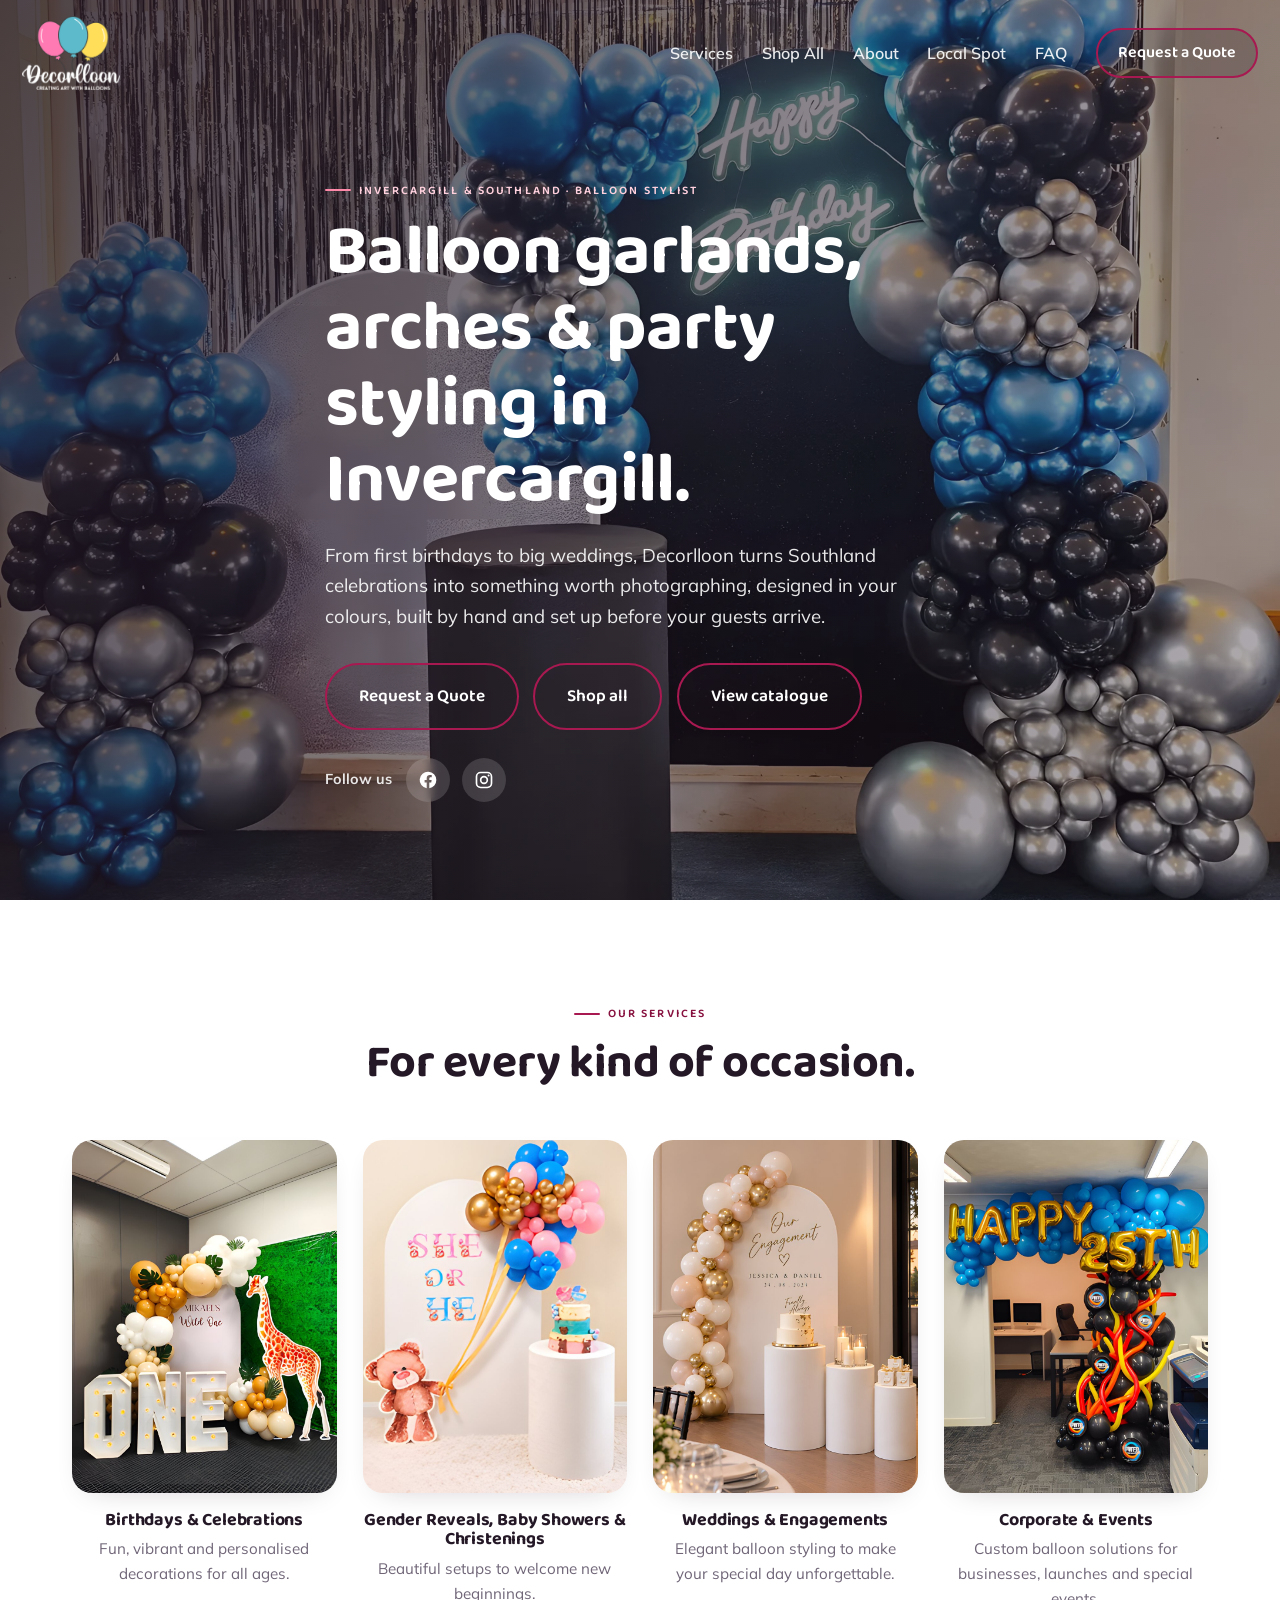
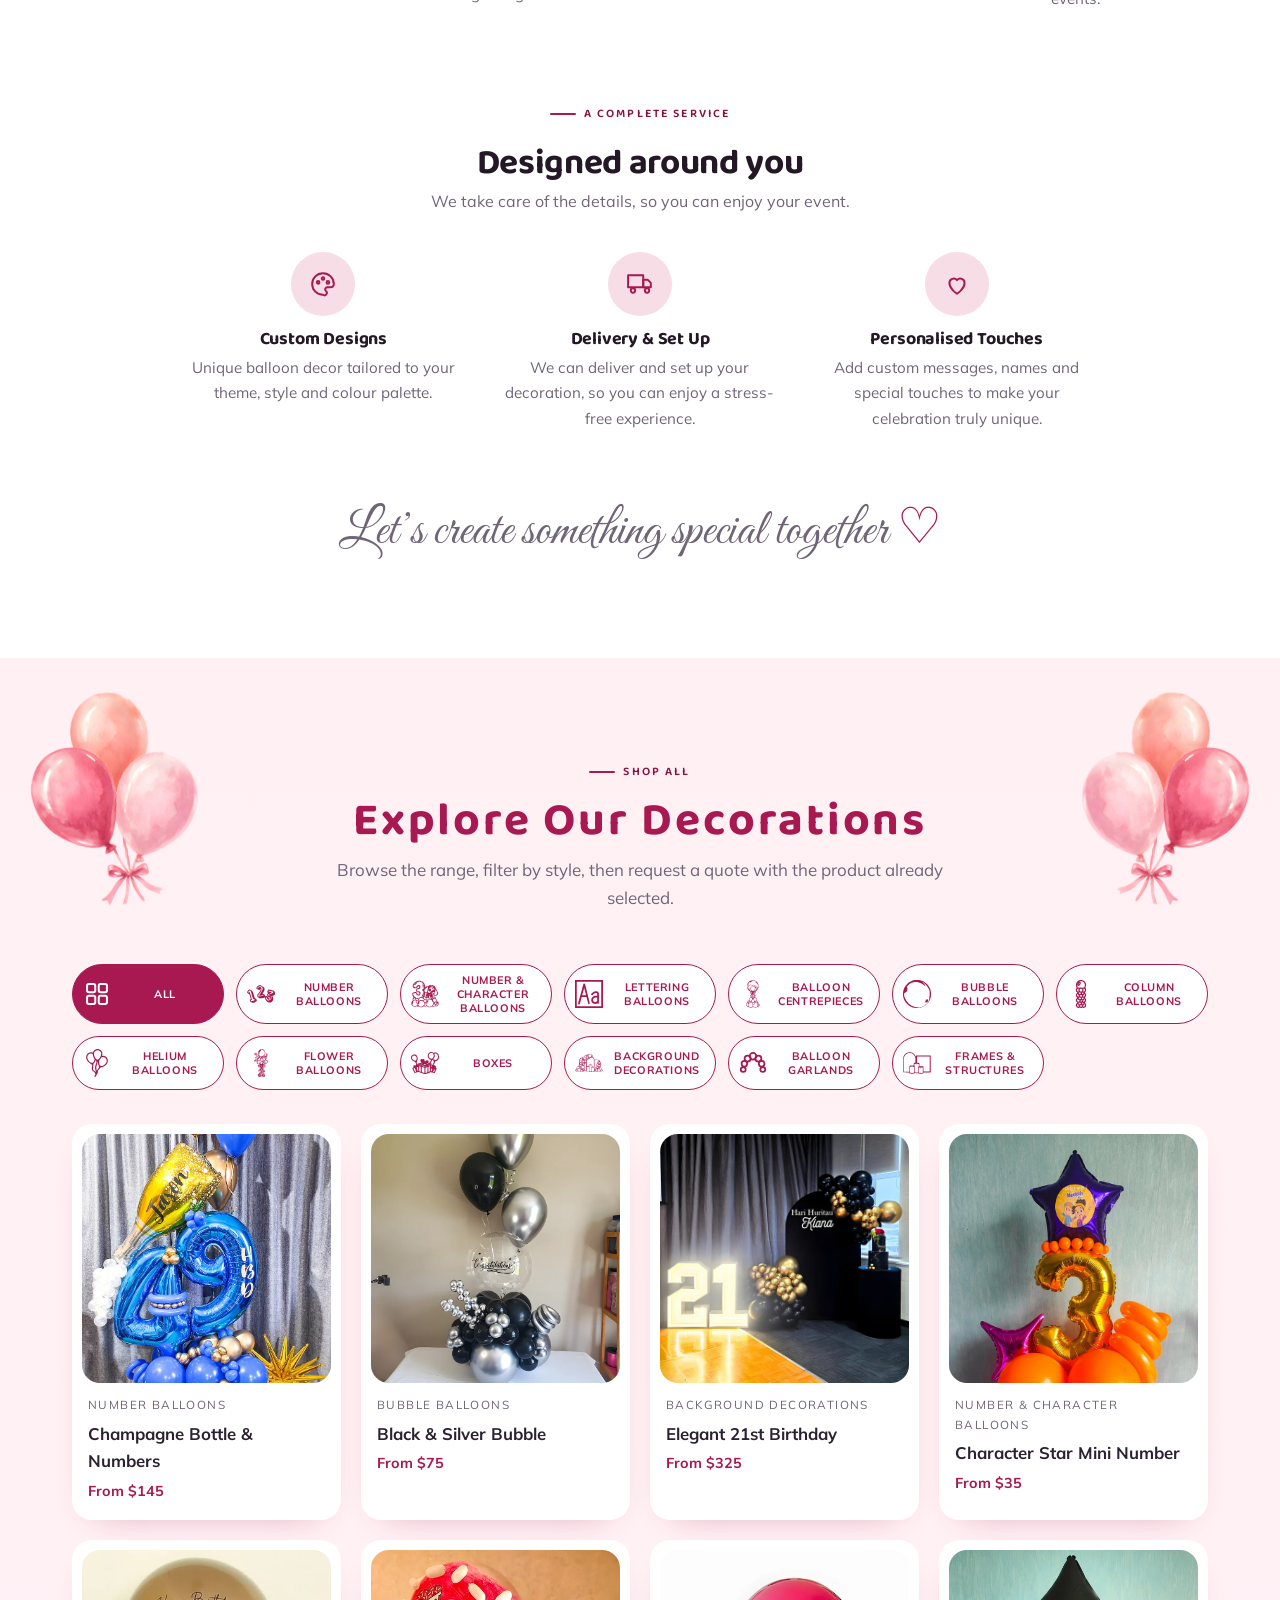
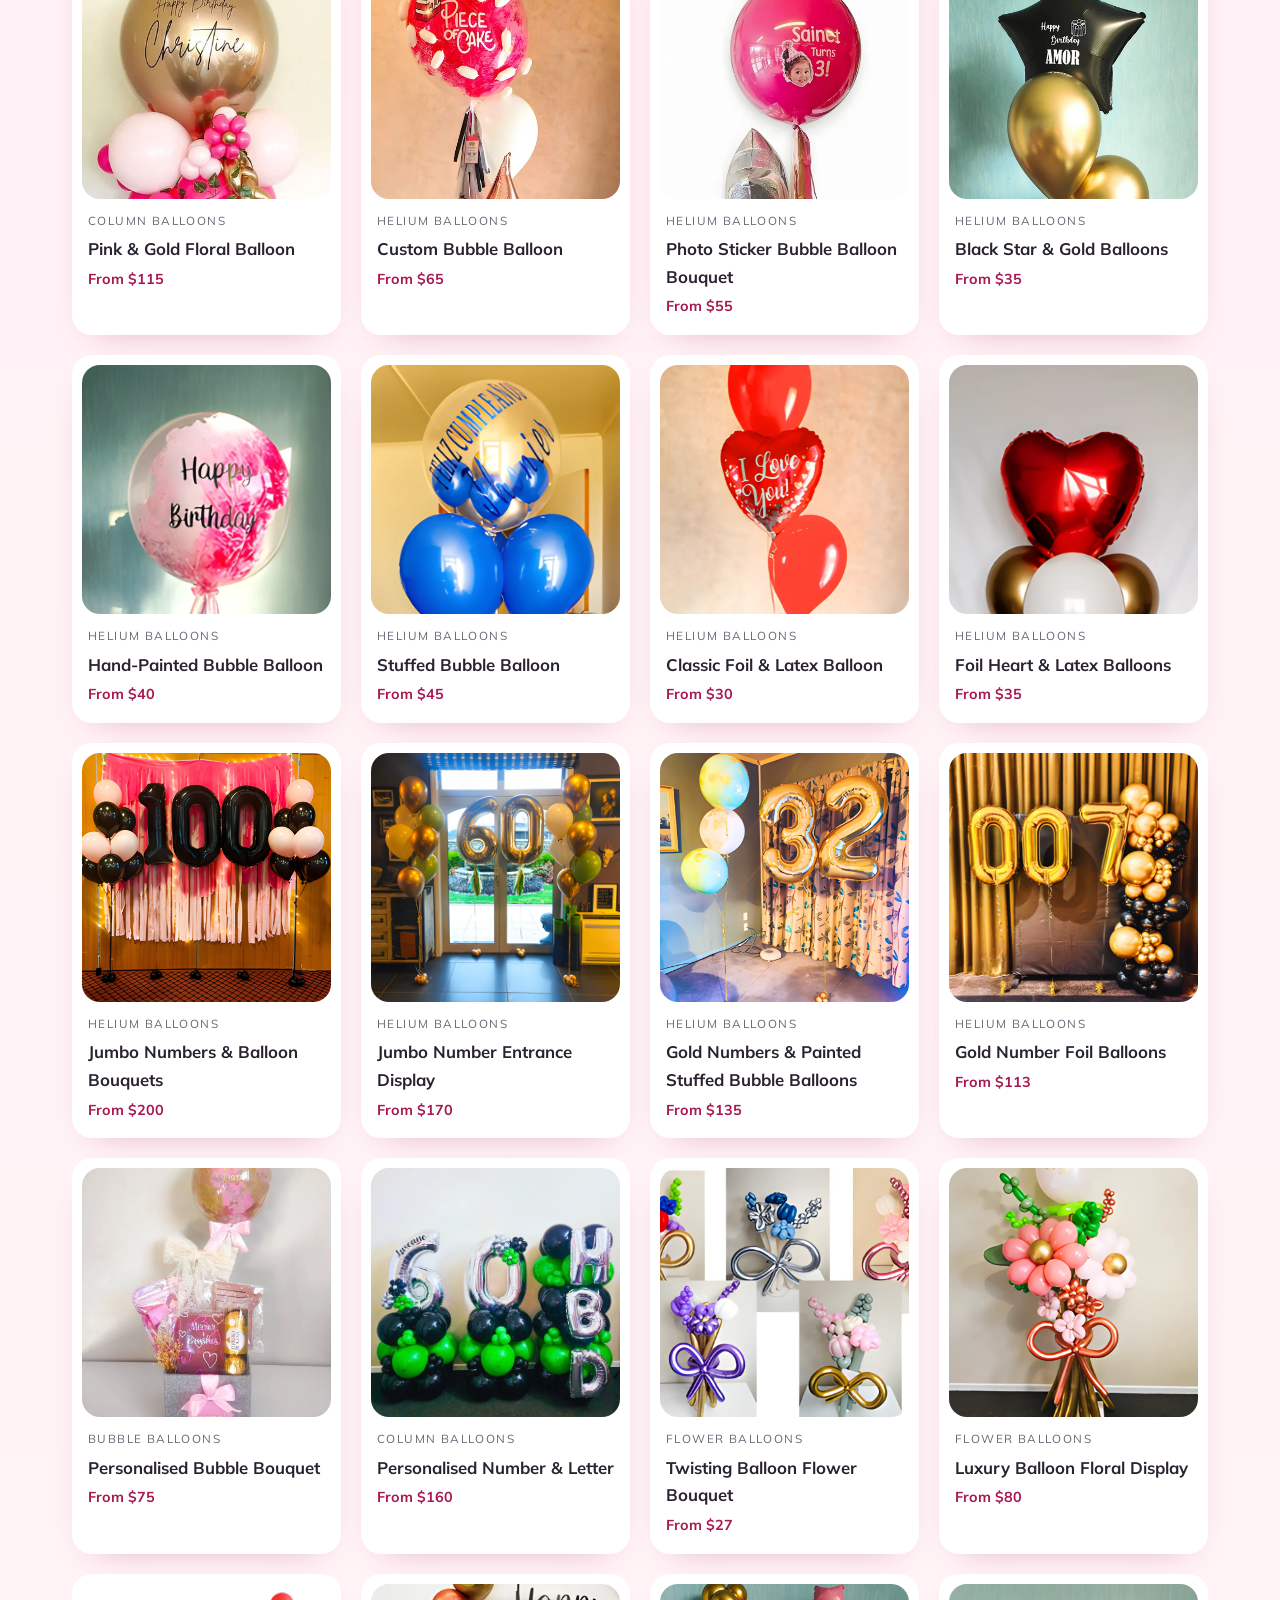
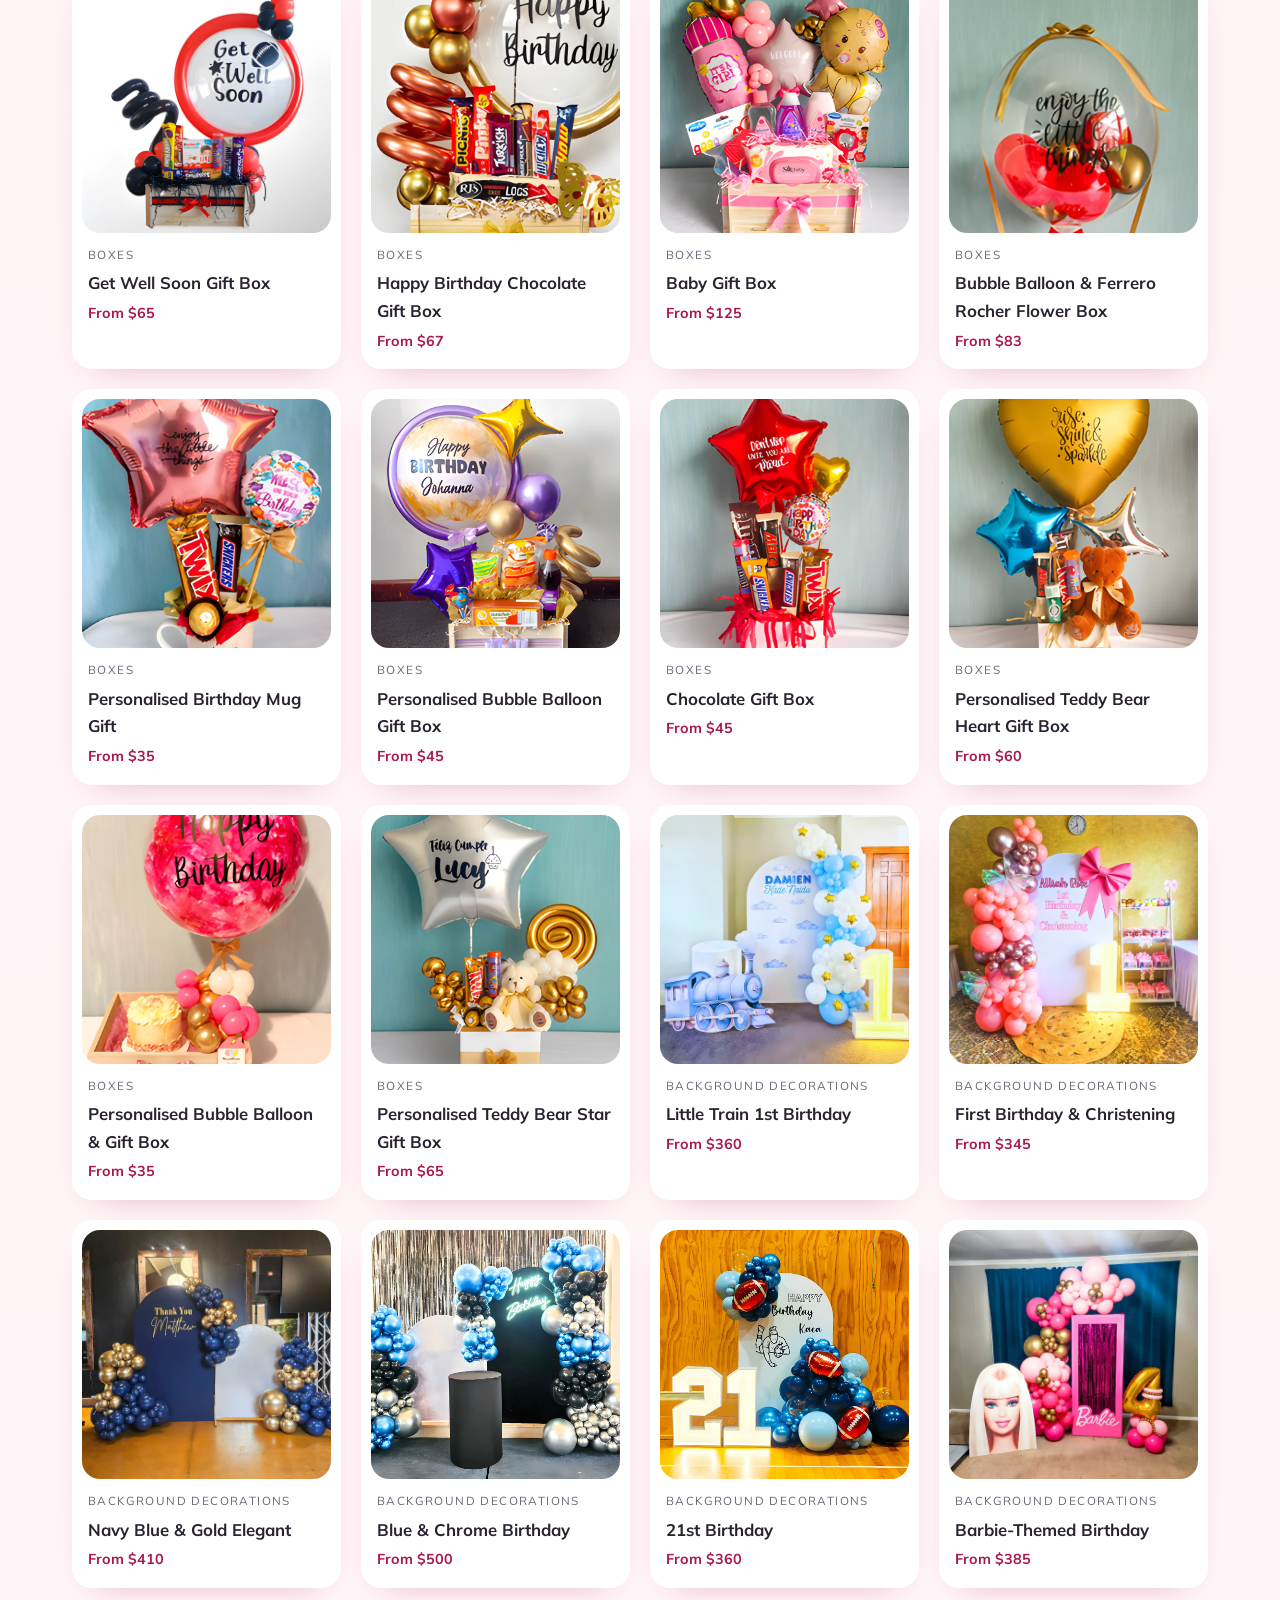
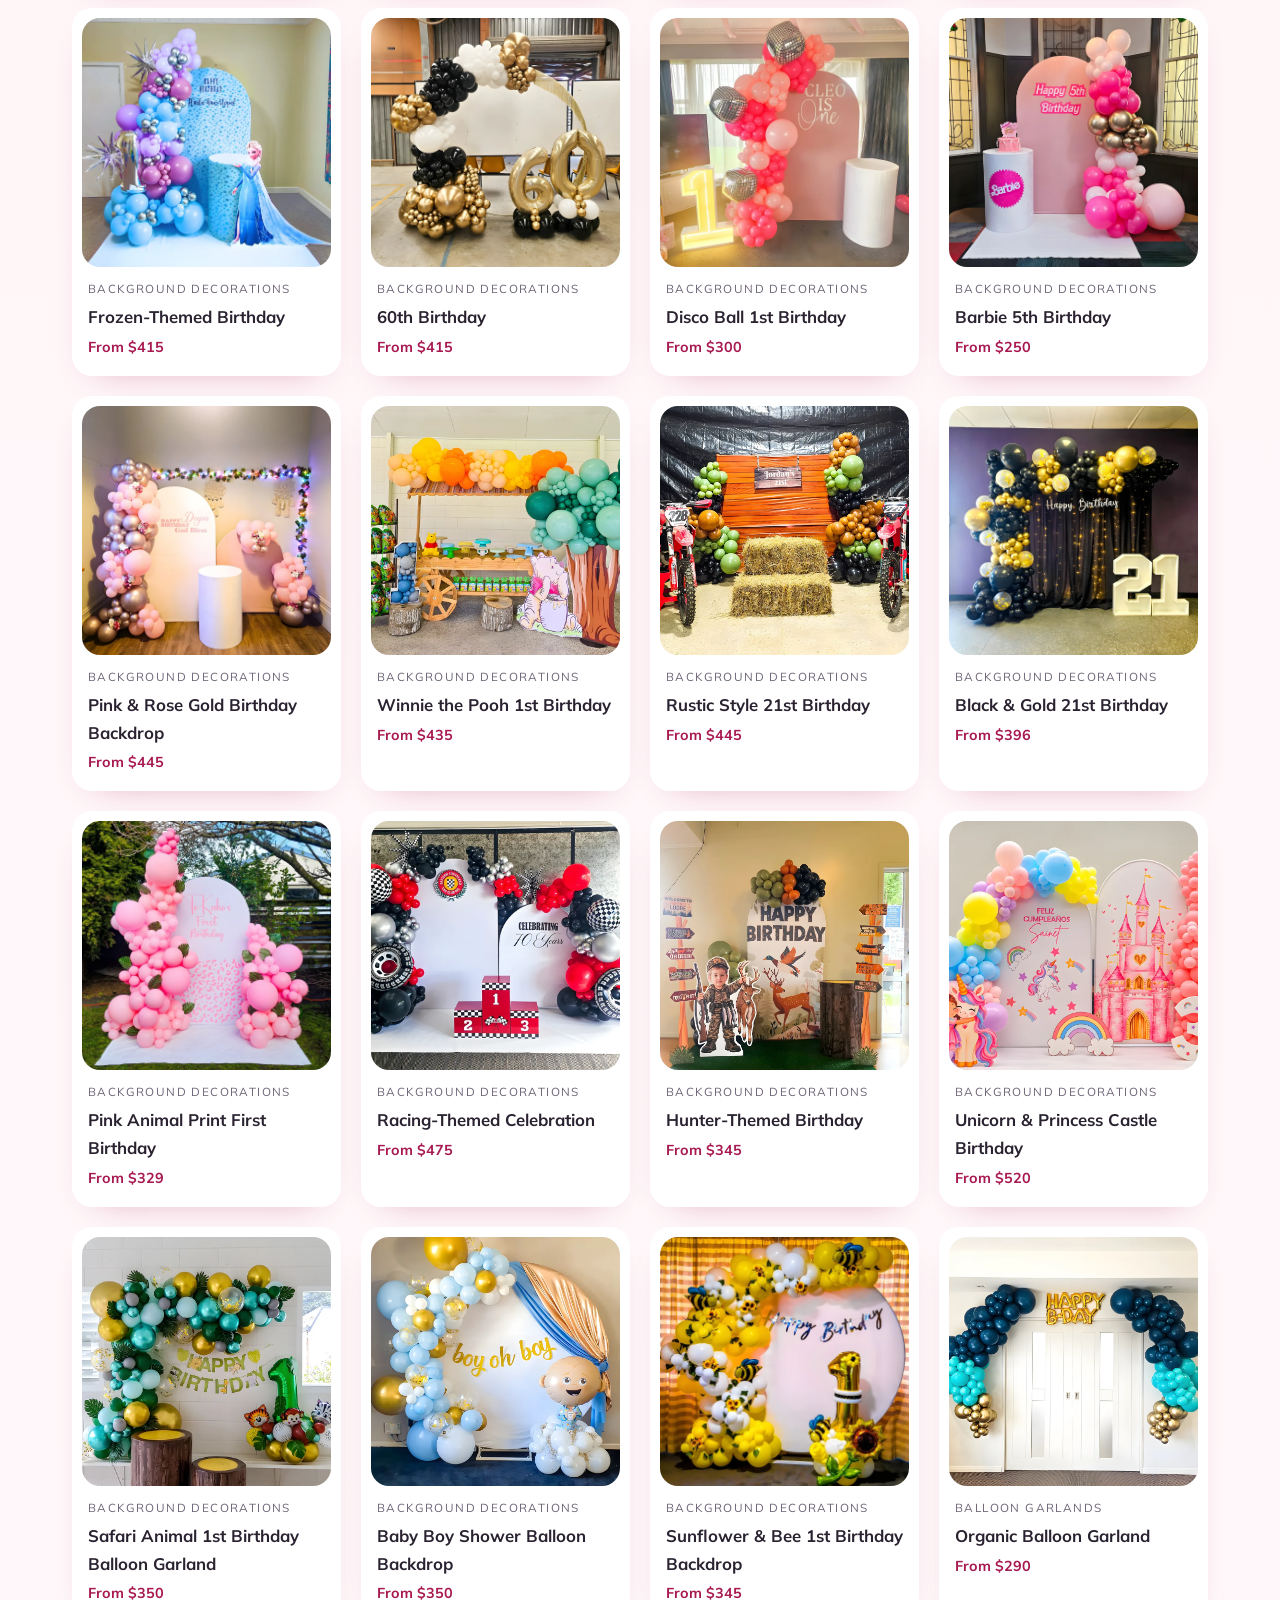
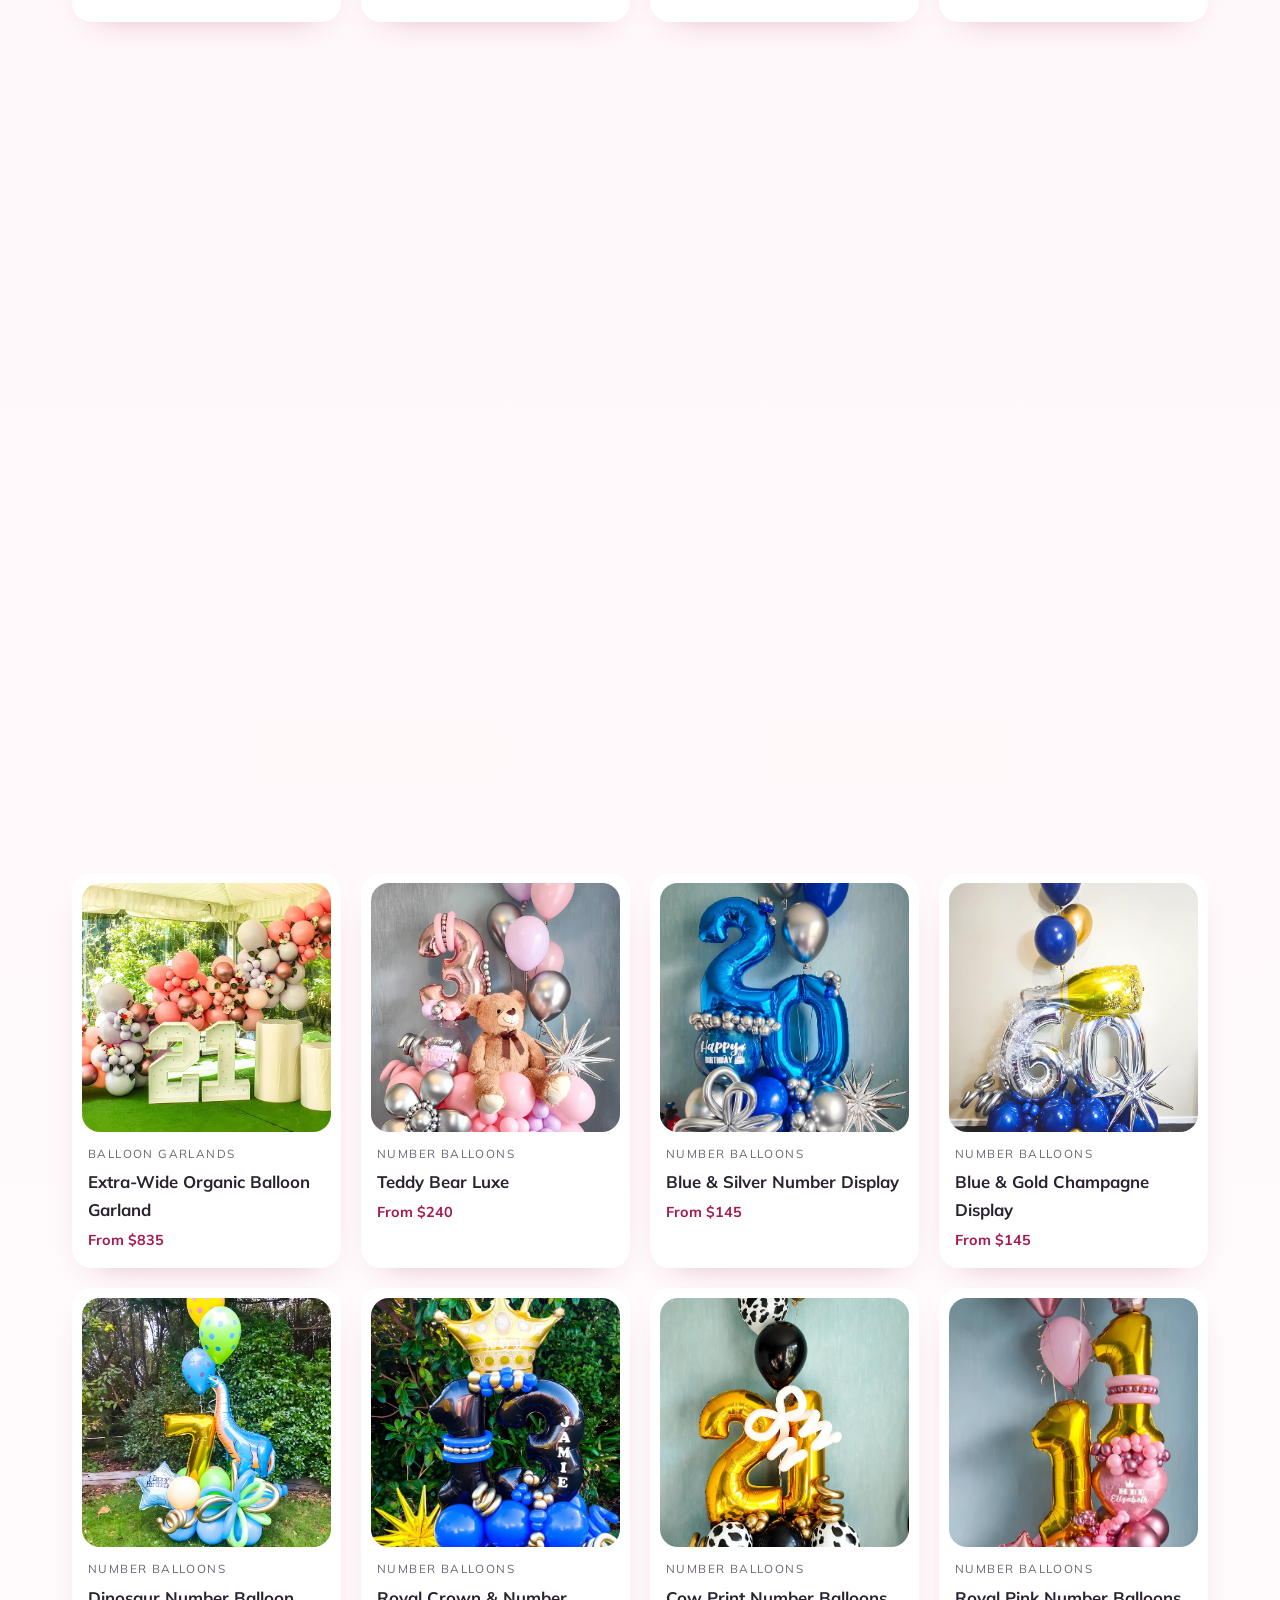
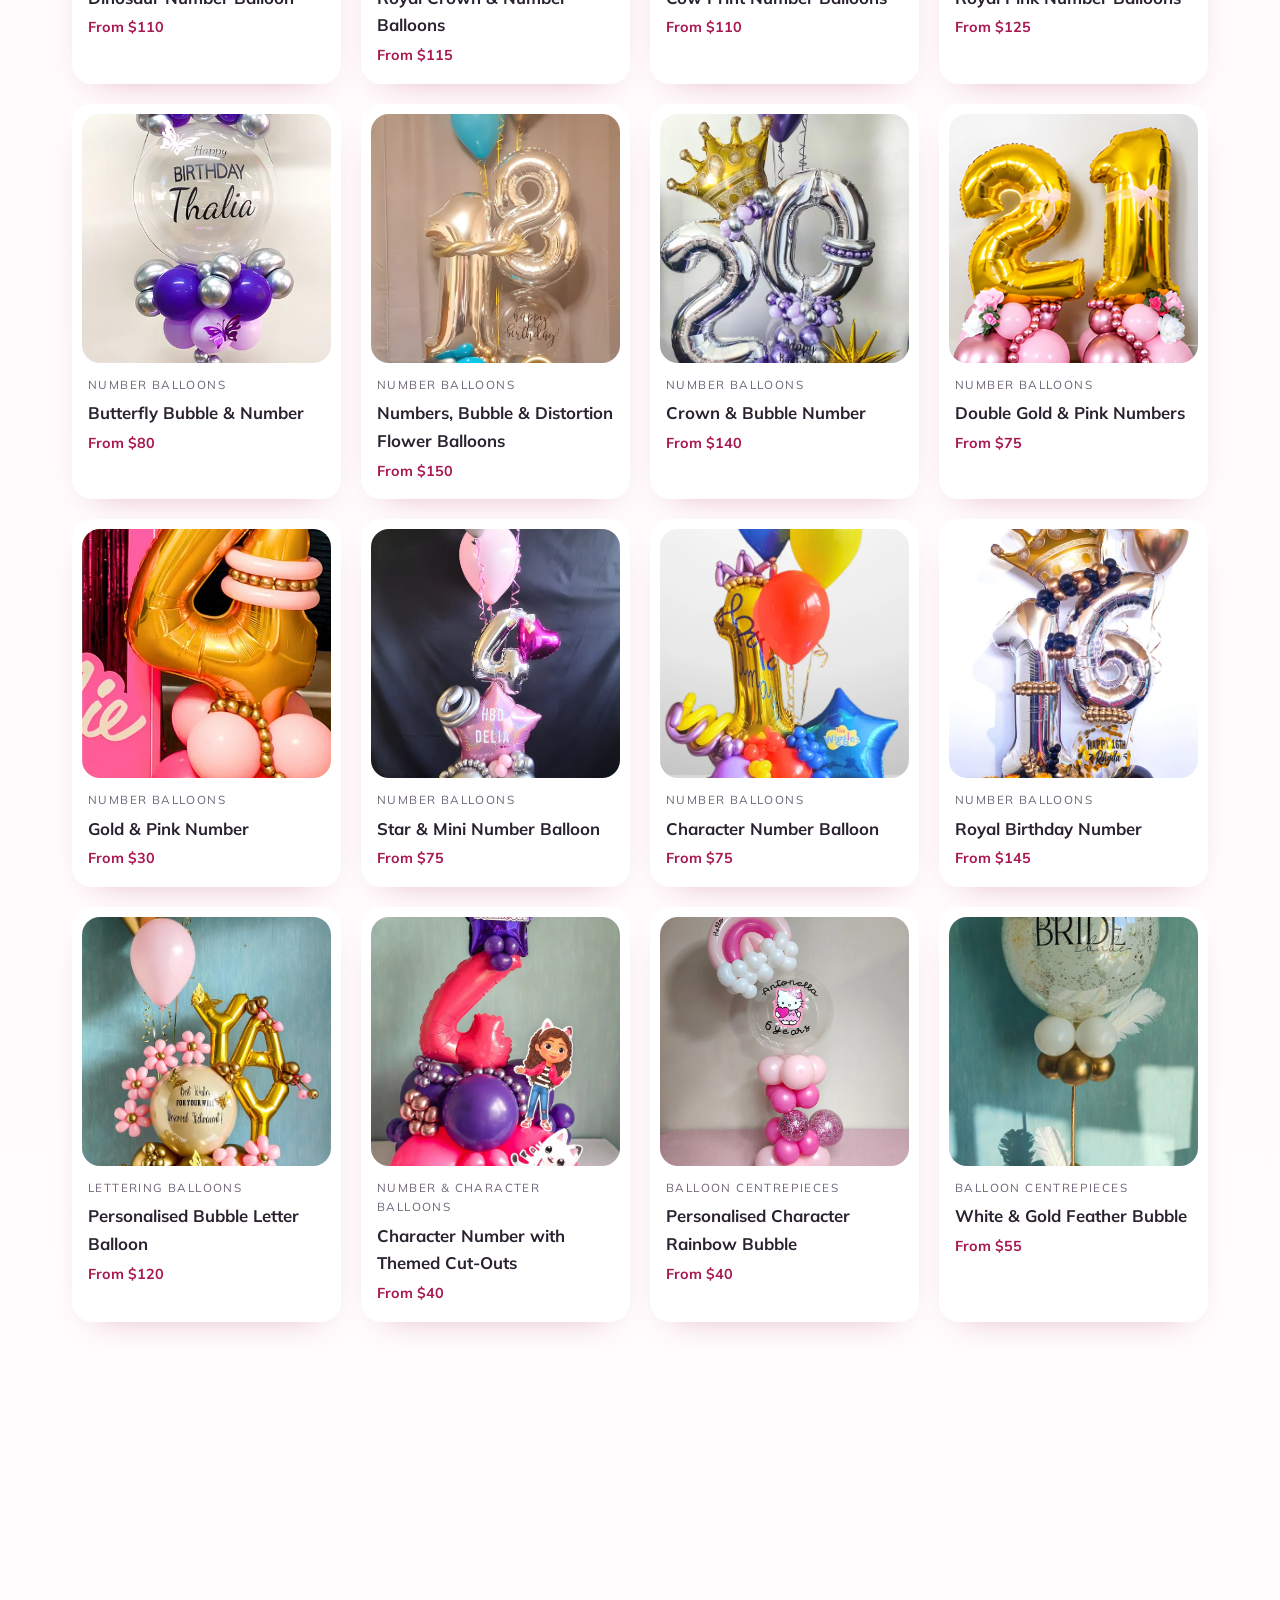
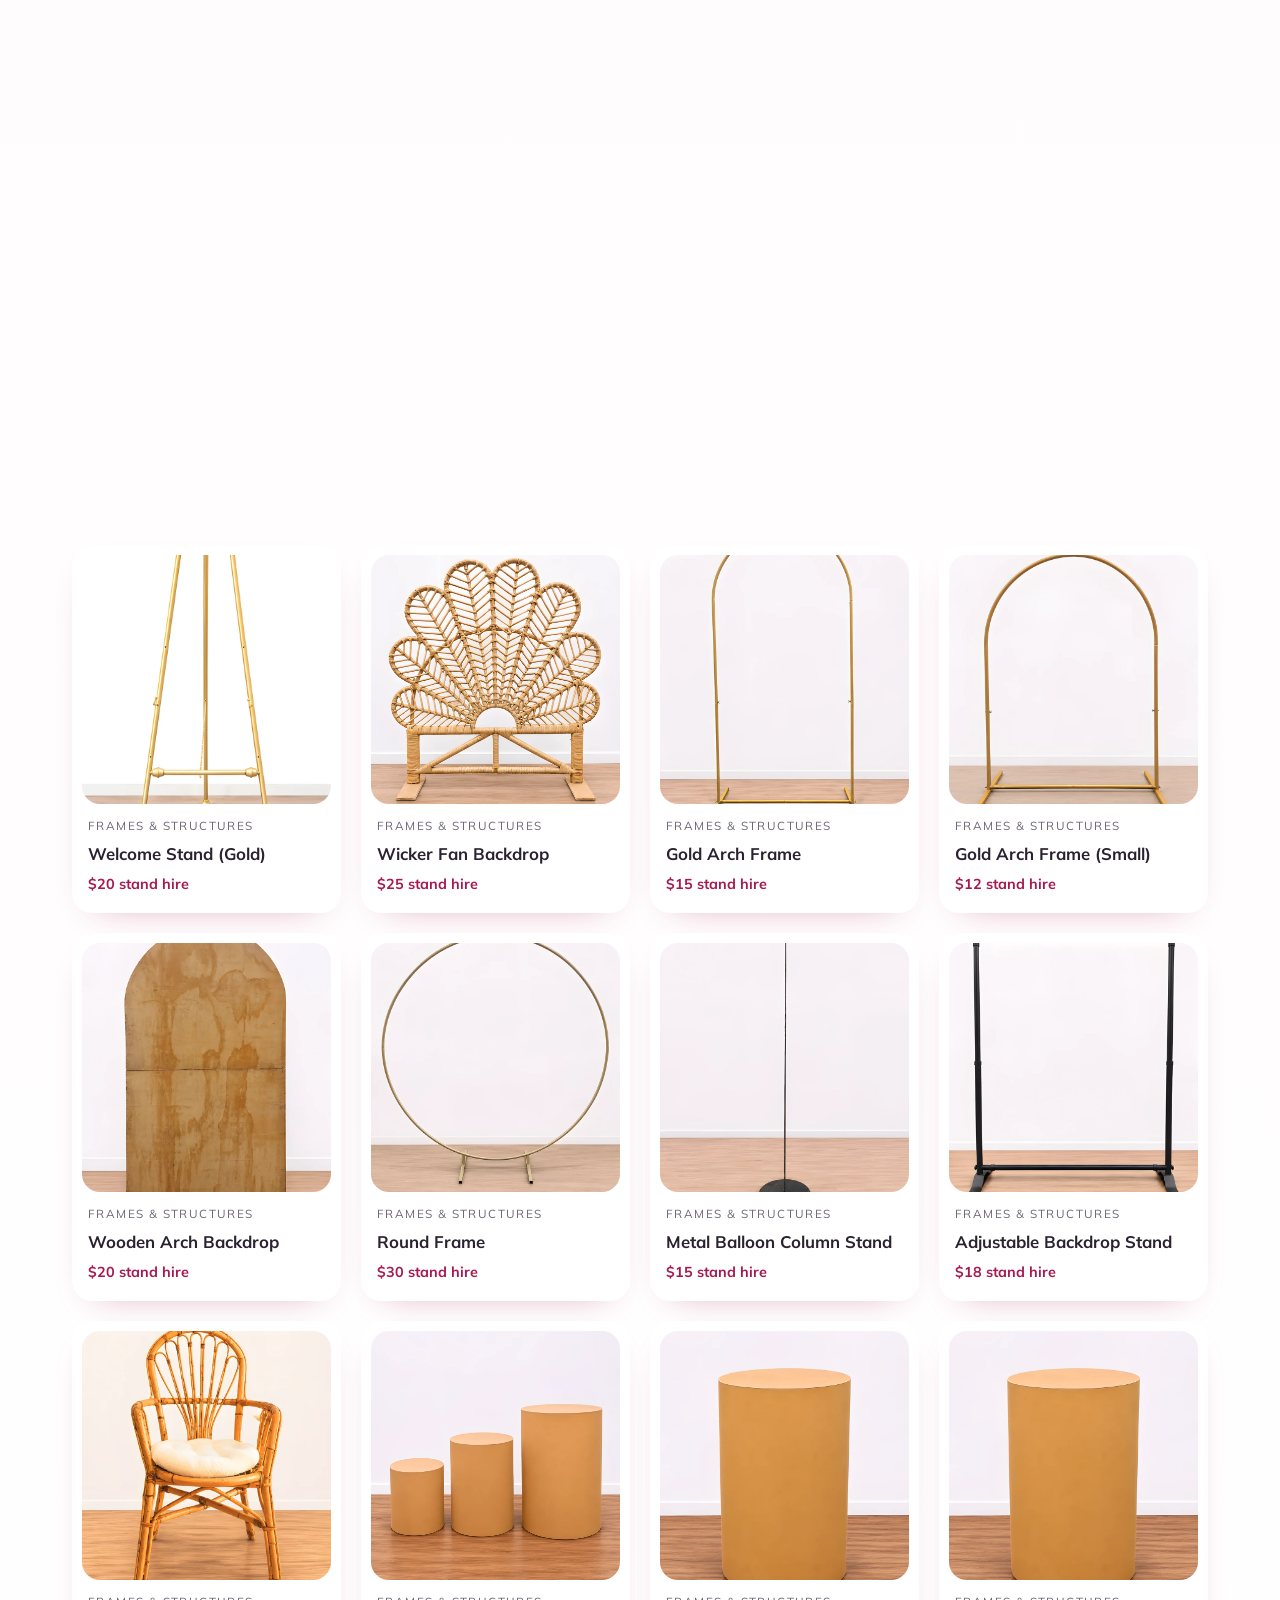
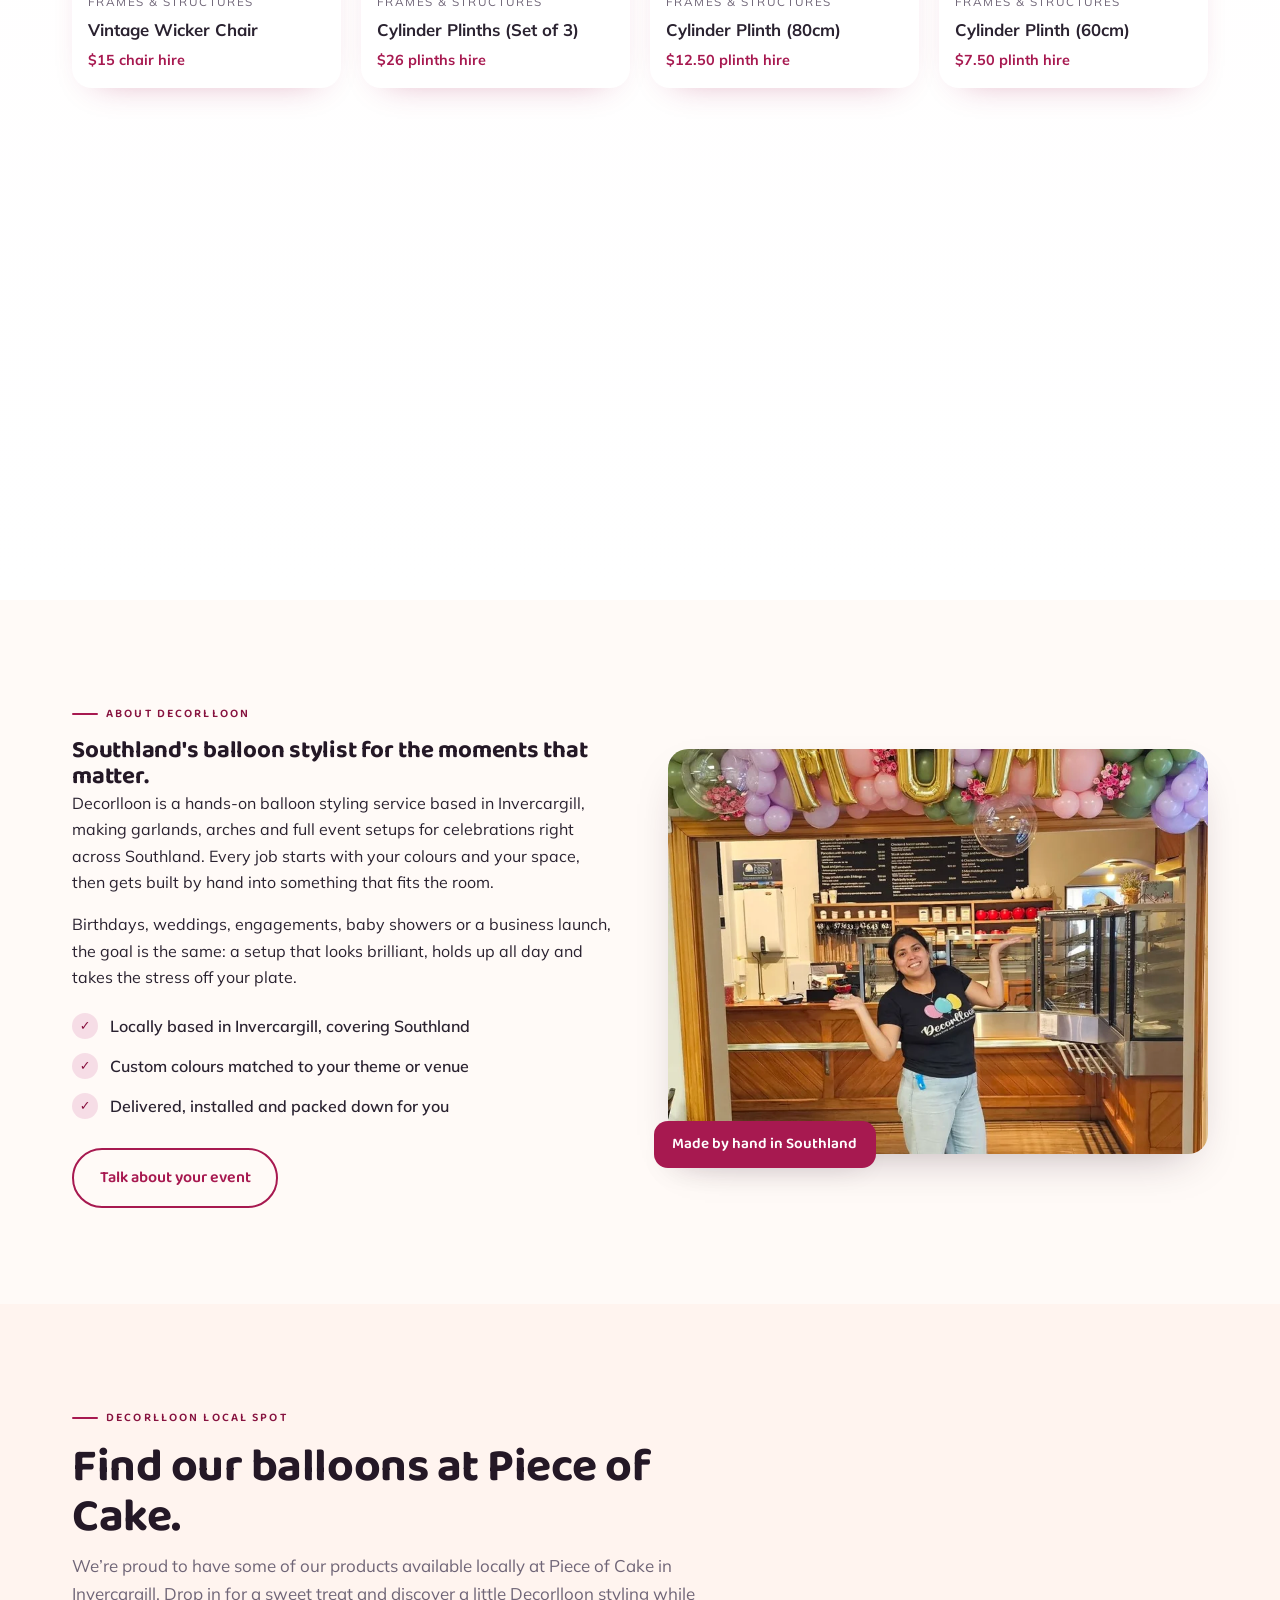
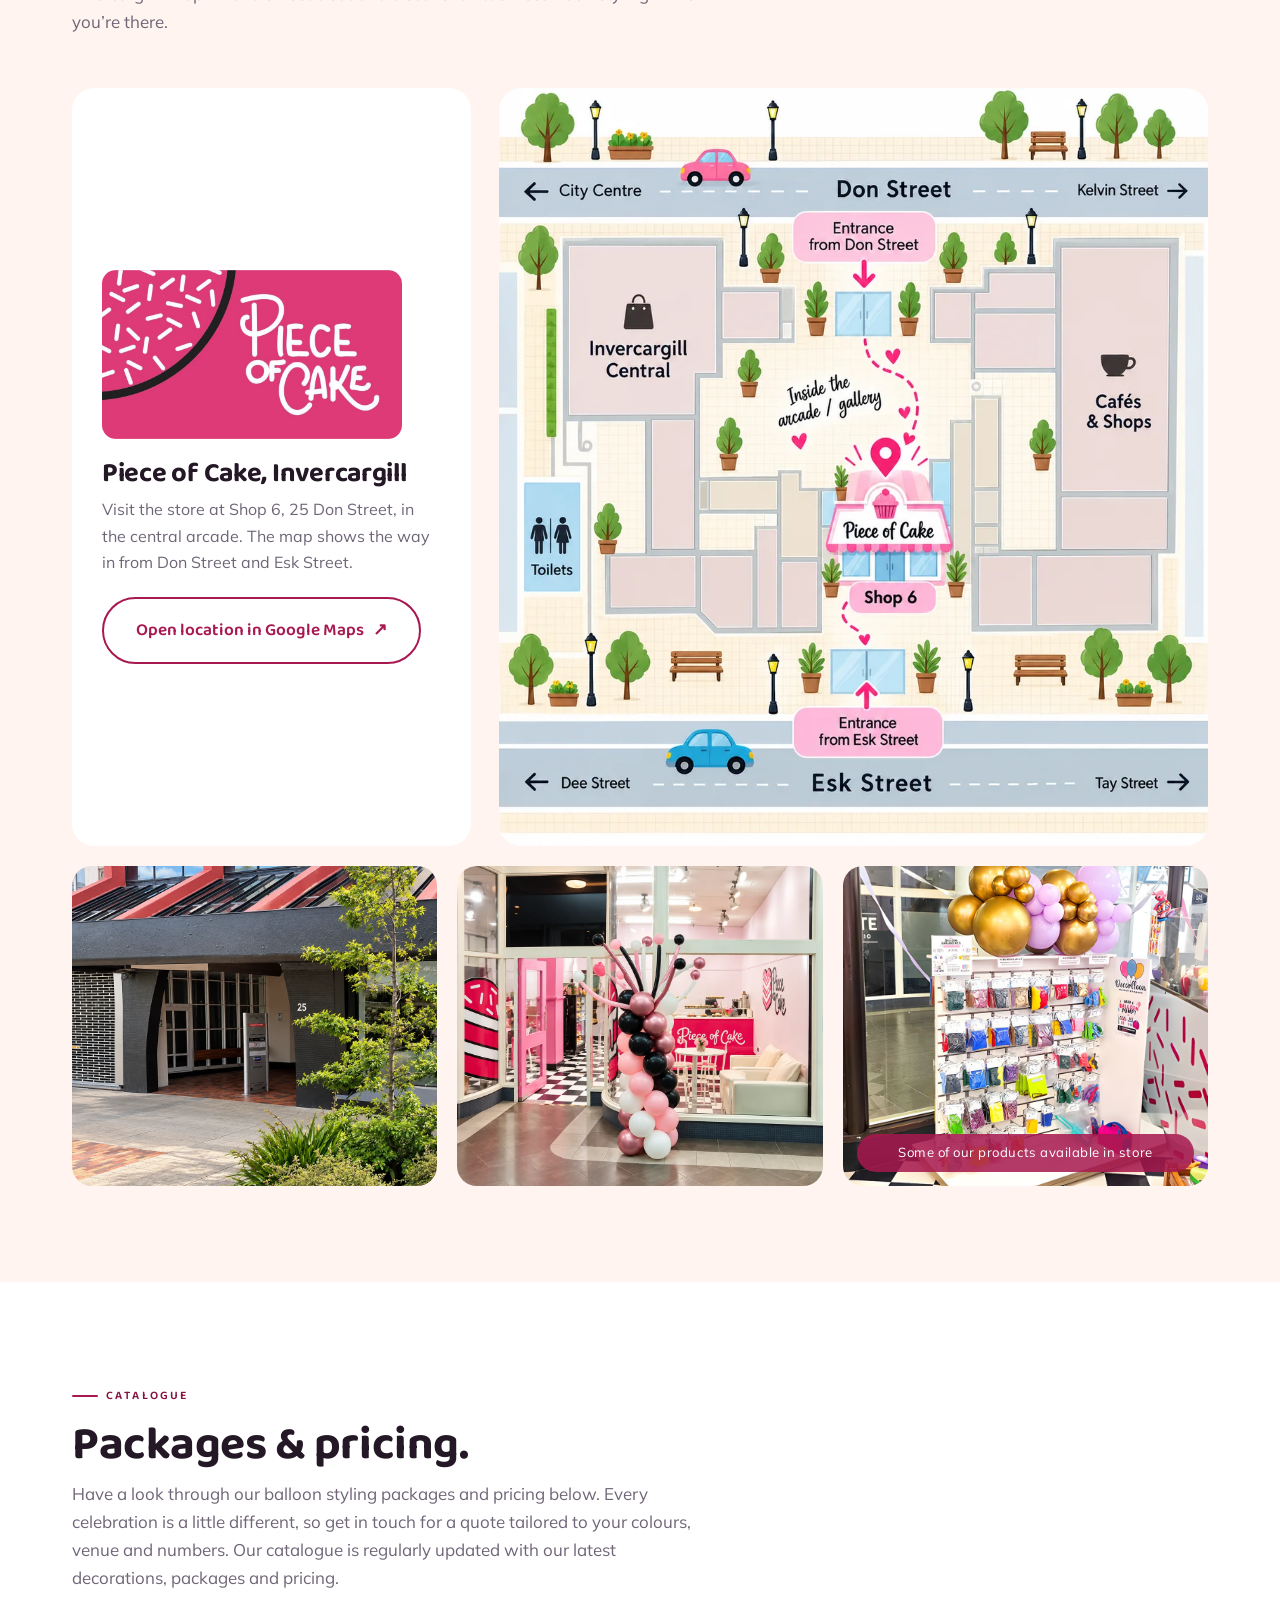
==== commit 131611c8: "Shop All: Yasna's frames, structures and rugs; teddy box names; sharper photos; Piece of Cake logo l" ====
--- a/index.html
+++ b/index.html
@@ -142,11 +142,11 @@
         <div class="product-meta"><span>Helium balloons</span><strong>Custom Bubble Balloon</strong><b>From $65</b></div>
       </article>
       <article class="product-card reveal" data-category="helium bubble" data-product="Photo Sticker Bubble Balloon Bouquet" data-price="From $55" data-description="A beautiful helium balloon bouquet featuring an 18&quot; latex balloon stuffed inside a clear bubble balloon, with custom vinyl lettering and a personalised photo sticker featuring your chosen photo or character. Finished with two foil balloons, a star and a heart, and decorative paper tassels for an extra special touch. Perfect for birthdays and other special celebrations." data-size="1.4m to 1.6m tall">
-        <button class="product-image" type="button"><img class="img-top" src="images/shop-photo-sticker-bubble-1080.webp" srcset="images/shop-photo-sticker-bubble-1080.webp 468w, images/shop-photo-sticker-bubble-1920.webp 832w" sizes="(max-width:900px) 46vw, 280px" alt="Pink bubble balloon with a child&#x27;s photo sticker and &quot;Turns 3&quot; lettering, with a silver foil star and a pink foil heart" width="832" height="1920" loading="lazy"></button>
+        <button class="product-image" type="button"><img class="img-top" src="images/shop-photo-sticker-bubble-hd-1080.webp" srcset="images/shop-photo-sticker-bubble-hd-1080.webp 467w, images/shop-photo-sticker-bubble-hd-1920.webp 831w" sizes="(max-width:900px) 46vw, 280px" alt="Pink bubble balloon with a little girl&#x27;s photo sticker and &quot;Sainet Turns 3!&quot; lettering, with a silver foil star, a pink foil heart and paper tassels" width="831" height="1920" loading="lazy"></button>
         <div class="product-meta"><span>Helium balloons</span><strong>Photo Sticker Bubble Balloon Bouquet</strong><b>From $55</b></div>
       </article>
       <article class="product-card reveal" data-category="helium" data-product="Black Star &amp; Gold Balloons" data-price="From $35" data-description="Elegant helium balloon bouquet featuring a personalised black star foil balloon paired with metallic Gold Reflex latex balloons. Finished with coordinating ribbons and a decorative weighted base, this simple yet sophisticated design is perfect for birthdays, anniversaries, romantic celebrations, corporate events and special occasions." data-size="1.2m to 1.4m tall">
-        <button class="product-image" type="button"><img class="img-top" src="images/shop-black-star-gold-1080.webp" srcset="images/shop-black-star-gold-1080.webp 460w, images/shop-black-star-gold-1920.webp 820w" sizes="(max-width:900px) 46vw, 280px" alt="Personalised black star foil balloon with two metallic gold latex balloons on a black weight" width="820" height="1920" loading="lazy"></button>
+        <button class="product-image" type="button"><img class="img-top" src="images/shop-black-star-gold-hd-1080.webp" srcset="images/shop-black-star-gold-hd-1080.webp 460w, images/shop-black-star-gold-hd-1920.webp 817w" sizes="(max-width:900px) 46vw, 280px" alt="Personalised black star foil balloon reading Happy Birthday Amor with two metallic gold latex balloons on a black weight" width="817" height="1920" loading="lazy"></button>
         <div class="product-meta"><span>Helium balloons</span><strong>Black Star &amp; Gold Balloons</strong><b>From $35</b></div>
       </article>
       <article class="product-card reveal" data-category="helium bubble" data-product="Hand-Painted Bubble Balloon" data-price="From $40" data-description="Helium-filled 24&quot; bubble balloon, hand-painted with acrylic paint and personalised with your custom wording. Includes decorative tassel tail and balloon weight. Perfect for birthdays and special occasions." data-size="1.5m tall">
@@ -225,17 +225,17 @@
         <button class="product-image" type="button"><img src="images/shop-chocolate-gift-box-1080.webp" srcset="images/shop-chocolate-gift-box-1080.webp 784w, images/shop-chocolate-gift-box-1920.webp 1396w" sizes="(max-width:900px) 46vw, 280px" alt="Red gift box of chocolate bars with a red star foil balloon, a gold heart and a mini Happy Birthday balloon" width="1396" height="1920" loading="lazy"></button>
         <div class="product-meta"><span>Boxes</span><strong>Chocolate Gift Box</strong><b>From $45</b></div>
       </article>
-      <article class="product-card reveal" data-category="boxes" data-product="Personalised Teddy Bear Gift Box" data-price="From $60" data-description="A cardboard gift box featuring an 18-inch heart foil balloon personalised with your chosen message, two 22cm foil balloons, 5 assorted treats and a cute 20cm teddy bear. Finished with shredded paper and decorative ribbons, making it a lovely gift for any special occasion.">
+      <article class="product-card reveal" data-category="boxes" data-product="Personalised Teddy Bear Heart Gift Box" data-price="From $60" data-description="A cardboard gift box featuring an 18-inch heart foil balloon personalised with your chosen message, two 22cm foil balloons, 5 assorted treats and a cute 20cm teddy bear. Finished with shredded paper and decorative ribbons, making it a lovely gift for any special occasion.">
         <button class="product-image" type="button"><img src="images/shop-teddy-heart-box-1080.webp" srcset="images/shop-teddy-heart-box-1080.webp 724w, images/shop-teddy-heart-box-1920.webp 1284w" sizes="(max-width:900px) 46vw, 280px" alt="Gold personalised heart foil balloon with blue and silver star balloons above a gift box with a teddy bear and treats" width="1284" height="1920" loading="lazy"></button>
-        <div class="product-meta"><span>Boxes</span><strong>Personalised Teddy Bear Gift Box</strong><b>From $60</b></div>
+        <div class="product-meta"><span>Boxes</span><strong>Personalised Teddy Bear Heart Gift Box</strong><b>From $60</b></div>
       </article>
       <article class="product-card reveal" data-category="boxes bubble" data-product="Personalised Bubble Balloon &amp; Gift Box" data-price="From $35" data-description="A personalised bubble balloon featuring acrylic paint inside and your chosen message, paired with reflex and standard latex balloons arranged in a wooden box. Perfect for adding a special touch to any celebration. Please note: the cake shown is not included.">
         <button class="product-image" type="button"><img src="images/shop-bubble-gift-box-1080.webp" srcset="images/shop-bubble-gift-box-1080.webp 740w, images/shop-bubble-gift-box-1920.webp 1312w" sizes="(max-width:900px) 46vw, 280px" alt="Pink painted Happy Birthday bubble balloon above a wooden box with pink and gold balloons" width="1312" height="1920" loading="lazy"></button>
         <div class="product-meta"><span>Boxes</span><strong>Personalised Bubble Balloon &amp; Gift Box</strong><b>From $35</b></div>
       </article>
-      <article class="product-card reveal" data-category="boxes" data-product="Personalised Teddy Bear Gift Box" data-price="From $65" data-description="A cardboard gift box featuring a personalised satin foil star balloon, reflex and standard twisting latex balloon decorations, a cute teddy bear, 3 chocolate bars and 3 Ferrero Rocher chocolates. Finished with shredded paper and decorative ribbons, making it a lovely gift for any special occasion.">
+      <article class="product-card reveal" data-category="boxes" data-product="Personalised Teddy Bear Star Gift Box" data-price="From $65" data-description="A cardboard gift box featuring a personalised satin foil star balloon, reflex and standard twisting latex balloon decorations, a cute teddy bear, 3 chocolate bars and 3 Ferrero Rocher chocolates. Finished with shredded paper and decorative ribbons, making it a lovely gift for any special occasion.">
         <button class="product-image" type="button"><img src="images/shop-teddy-star-box-1080.webp" srcset="images/shop-teddy-star-box-1080.webp 780w, images/shop-teddy-star-box-1920.webp 1388w" sizes="(max-width:900px) 46vw, 280px" alt="Personalised silver satin star foil balloon above a gift box with a teddy bear, chocolates and gold balloon decorations" width="1388" height="1920" loading="lazy"></button>
-        <div class="product-meta"><span>Boxes</span><strong>Personalised Teddy Bear Gift Box</strong><b>From $65</b></div>
+        <div class="product-meta"><span>Boxes</span><strong>Personalised Teddy Bear Star Gift Box</strong><b>From $65</b></div>
       </article>
       <article class="product-card reveal" data-category="background" data-product="Little Train 1st Birthday" data-price="From $360" data-description="A charming first birthday setup featuring a white oval backdrop, custom lettering and a premium organic balloon garland with gold foil star accents. The setup is complemented by a themed train cutout, decorative cloud cutouts, a cake plinth and an illuminated number 1. Perfect for celebrating your little one&#x27;s first birthday with a magical train theme. Fully customisable to suit your chosen colours." data-includes="White oval backdrop (approx. 1.8m high)|Custom lettering|Organic balloon garland (approx. 2m long)|Gold foil star accents (5-inch balloons)|Themed train cutout (approx. 1 to 1.2m wide x 90cm high)|Decorative cloud cutouts|Cake plinth|Light-up number 1" data-note="Price includes delivery within Invercargill." data-size="1.8m to 2m high x 2.5m wide">
         <button class="product-image" type="button"><img src="images/shop-bg-little-train-1080.webp" srcset="images/shop-bg-little-train-1080.webp 1080w, images/shop-bg-little-train-1920.webp 1920w" sizes="(max-width:900px) 46vw, 280px" alt="White oval backdrop with Damien lettering, a blue and white balloon garland with gold stars, a blue train cutout, cloud cutouts and a light-up number 1" width="1920" height="1920" loading="lazy"></button>
@@ -468,6 +468,66 @@
       <article class="product-card reveal" data-category="columns number" data-product="Number Balloon" data-price="From $45" data-description="A medium balloon column featuring a large foil number balloon and latex balloons in your choice of colours. Perfect for birthdays and special celebrations." data-size="1m to 1.2m high x 50cm wide">
         <button class="product-image" type="button"><img src="images/shop-number-column-1080.webp" srcset="images/shop-number-column-1080.webp 575w, images/shop-number-column-1920.webp 1023w" sizes="(max-width:900px) 46vw, 280px" alt="Silver 3 foil number on a column of white, red and black balloons" width="1023" height="1920" loading="lazy"></button>
         <div class="product-meta"><span>Column balloons</span><strong>Number Balloon</strong><b>From $45</b></div>
+      </article>
+      <article class="product-card reveal" data-category="frames" data-product="Welcome Stand (Gold)" data-price="$20 stand hire" data-description="An elegant gold metal stand, perfect for displaying personalised welcome signs at weddings, birthdays, baby showers and special events. Suitable for acrylic signs or welcome posters. Recommended sign sizes: 45cm, 70cm or 95cm high x 50 to 60cm wide." data-note="Personalisation: custom acrylic signs, welcome posters and balloon decorations can be created for your special occasion, available on request at an additional cost. Hire period: up to 2 days." data-size="145cm high x 65cm wide x 55cm deep">
+        <button class="product-image" type="button"><img src="images/shop-frame-welcome-stand-gold-1080.webp" srcset="images/shop-frame-welcome-stand-gold-1080.webp 720w, images/shop-frame-welcome-stand-gold-1920.webp 1280w" sizes="(max-width:900px) 46vw, 280px" alt="Gold metal easel welcome stand on a timber floor against a white wall" width="1280" height="1920" loading="lazy"></button>
+        <div class="product-meta"><span>Frames &amp; structures</span><strong>Welcome Stand (Gold)</strong><b>$20 stand hire</b></div>
+      </article>
+      <article class="product-card reveal" data-category="frames" data-product="Wicker Fan Backdrop" data-price="$25 stand hire" data-description="A beautiful decorative wicker fan backdrop, perfect for adding a natural and elegant touch to birthdays, weddings and special celebrations. Ideal as a decorative feature for birthday setups and event backdrops. It can be styled on its own or paired with other backdrop structures to create a more personalised display." data-note="Customisation: balloon garlands and additional decorations can be arranged around the frame, including along the sides, top or behind it. Balloon styling and other decorative add-ons are available at an extra cost. Hire period: up to 2 days." data-size="1.3m high x 1.15m wide">
+        <button class="product-image" type="button"><img src="images/shop-frame-wicker-fan-1080.webp" srcset="images/shop-frame-wicker-fan-1080.webp 987w, images/shop-frame-wicker-fan-1920.webp 1754w" sizes="(max-width:900px) 46vw, 280px" alt="Natural wicker fan backdrop with a scalloped peacock-style top on wicker feet" width="1754" height="1920" loading="lazy"></button>
+        <div class="product-meta"><span>Frames &amp; structures</span><strong>Wicker Fan Backdrop</strong><b>$25 stand hire</b></div>
+      </article>
+      <article class="product-card reveal" data-category="frames" data-product="Gold Arch Frame" data-price="$15 stand hire" data-description="A versatile gold arch frame, perfect for creating beautiful backdrops for weddings, birthdays and special events. Ideal for balloon garlands, fabric styling or creating a beautiful event backdrop. Can also be hired on its own." data-note="Customisation: available with balloons, fabric or a customised backdrop. Additional styling and decorations are available at an extra cost. Hire period: up to 2 days." data-size="2m high x 1m wide">
+        <button class="product-image" type="button"><img src="images/shop-frame-gold-arch-1080.webp" srcset="images/shop-frame-gold-arch-1080.webp 810w, images/shop-frame-gold-arch-1920.webp 1440w" sizes="(max-width:900px) 46vw, 280px" alt="Tall gold metal arch frame standing on a timber floor" width="1440" height="1920" loading="lazy"></button>
+        <div class="product-meta"><span>Frames &amp; structures</span><strong>Gold Arch Frame</strong><b>$15 stand hire</b></div>
+      </article>
+      <article class="product-card reveal" data-category="frames" data-product="Gold Arch Frame (Small)" data-price="$12 stand hire" data-description="A versatile gold arch frame, perfect for creating beautiful backdrops for weddings, birthdays and special events. Ideal for balloon garlands, fabric styling or creating a beautiful event backdrop. Can also be hired on its own." data-note="Customisation: available with balloons, fabric or a customised backdrop. Additional styling and decorations are available at an extra cost. Hire period: up to 2 days." data-size="1.3m high x 1m wide">
+        <button class="product-image" type="button"><img src="images/shop-frame-gold-arch-small-1080.webp" srcset="images/shop-frame-gold-arch-small-1080.webp 810w, images/shop-frame-gold-arch-small-1920.webp 1440w" sizes="(max-width:900px) 46vw, 280px" alt="Small gold metal arch frame standing on a timber floor" width="1440" height="1920" loading="lazy"></button>
+        <div class="product-meta"><span>Frames &amp; structures</span><strong>Gold Arch Frame (Small)</strong><b>$12 stand hire</b></div>
+      </article>
+      <article class="product-card reveal" data-category="frames" data-product="Wooden Arch Backdrop" data-price="$20 stand hire" data-description="A beautiful wooden arch backdrop, perfect for creating a warm, natural look for weddings, birthdays and special events. Ideal for balloon garlands, fabric styling or creating a beautiful event backdrop. Can also be hired on its own." data-note="Please allow approximately 60cm of extra space behind the frame for its rear support when setting up. Customisation: available with balloons, fabric or a customised backdrop. Additional styling and decorations are available at an extra cost. Hire period: up to 2 days." data-size="1.8m high x 1.10m wide">
+        <button class="product-image" type="button"><img src="images/shop-frame-wooden-arch-1080.webp" srcset="images/shop-frame-wooden-arch-1080.webp 810w, images/shop-frame-wooden-arch-1920.webp 1440w" sizes="(max-width:900px) 46vw, 280px" alt="Arched wooden backdrop panel standing on a timber floor" width="1440" height="1920" loading="lazy"></button>
+        <div class="product-meta"><span>Frames &amp; structures</span><strong>Wooden Arch Backdrop</strong><b>$20 stand hire</b></div>
+      </article>
+      <article class="product-card reveal" data-category="frames" data-product="Round Frame" data-price="$30 stand hire" data-description="A versatile gold round frame, perfect for creating a beautiful focal point at weddings, birthdays and special events. Perfect for balloon garlands and creating a stylish event backdrop. Enhance the look with additional styling options to create a more personalised setup." data-note="Customisation: fabric covers are available in selected colours. Printed designs featuring cartoon characters or other themes may also be available. Please enquire about current fabric colours and design options. Customisation and additional decorations are available at an extra cost. Hire period: up to 2 days." data-size="2m diameter">
+        <button class="product-image" type="button"><img src="images/shop-frame-round-1080.webp" srcset="images/shop-frame-round-1080.webp 811w, images/shop-frame-round-1920.webp 1441w" sizes="(max-width:900px) 46vw, 280px" alt="Gold round frame backdrop stand on a timber floor" width="1441" height="1920" loading="lazy"></button>
+        <div class="product-meta"><span>Frames &amp; structures</span><strong>Round Frame</strong><b>$30 stand hire</b></div>
+      </article>
+      <article class="product-card reveal" data-category="frames" data-product="Metal Balloon Column Stand" data-price="$15 stand hire" data-description="A sturdy metal stand designed to create beautiful balloon columns and vertical balloon garlands for birthdays, weddings and special events. Ideal for creating balloon columns at different heights, including 1.5m and 1.8m. It can also be used to create a vertical balloon garland with a firm structure." data-note="Customisation: for a taller column, an additional extension can be added by the customer to increase the height. Balloon styling and additional decorations are available at an extra cost. Hire period: up to 2 days." data-size="1.5m high">
+        <button class="product-image" type="button"><img src="images/shop-frame-column-stand-1080.webp" srcset="images/shop-frame-column-stand-1080.webp 810w, images/shop-frame-column-stand-1920.webp 1440w" sizes="(max-width:900px) 46vw, 280px" alt="Tall thin metal balloon column stand with a round black base" width="1440" height="1920" loading="lazy"></button>
+        <div class="product-meta"><span>Frames &amp; structures</span><strong>Metal Balloon Column Stand</strong><b>$15 stand hire</b></div>
+      </article>
+      <article class="product-card reveal" data-category="frames" data-product="Adjustable Backdrop Stand" data-price="$18 stand hire" data-description="A versatile adjustable backdrop stand, perfect for creating customised backdrops for birthdays, weddings and special events. Ideal for balloon garlands, foil curtains, fabric draping or light curtains. A great option for creating a personalised backdrop to suit your event." data-note="Customisation: balloon styling, foil curtains, fabric and light curtains are available as additional options at an extra cost. Please enquire about styling options and availability. Hire period: up to 2 days." data-size="adjustable from 1.4m to 2.5m wide and from 1m to 2.5m high">
+        <button class="product-image" type="button"><img src="images/shop-frame-adjustable-stand-1080.webp" srcset="images/shop-frame-adjustable-stand-1080.webp 810w, images/shop-frame-adjustable-stand-1920.webp 1440w" sizes="(max-width:900px) 46vw, 280px" alt="Black adjustable backdrop stand frame on a timber floor" width="1440" height="1920" loading="lazy"></button>
+        <div class="product-meta"><span>Frames &amp; structures</span><strong>Adjustable Backdrop Stand</strong><b>$18 stand hire</b></div>
+      </article>
+      <article class="product-card reveal" data-category="frames" data-product="Vintage Wicker Chair" data-price="$15 chair hire" data-description="A beautiful vintage-style wicker chair that adds a charming touch to event styling. Its natural, timeless look works beautifully with rustic, boho or elegant decorations, making it a lovely feature for weddings, birthdays and special occasions. Perfect as a decorative feature for event setups, photo areas or styled celebrations. Looks beautiful on its own or paired with complementary decorations." data-note="Customisation: can be styled with additional decorations to suit your event theme. Styling and decorative add-ons are available at an extra cost. Hire period: up to 2 days." data-size="95cm high">
+        <button class="product-image" type="button"><img src="images/shop-frame-wicker-chair-1080.webp" srcset="images/shop-frame-wicker-chair-1080.webp 798w, images/shop-frame-wicker-chair-1920.webp 1418w" sizes="(max-width:900px) 46vw, 280px" alt="Vintage rattan wicker armchair with a cream seat cushion" width="1418" height="1920" loading="lazy"></button>
+        <div class="product-meta"><span>Frames &amp; structures</span><strong>Vintage Wicker Chair</strong><b>$15 chair hire</b></div>
+      </article>
+      <article class="product-card reveal" data-category="frames" data-product="Cylinder Plinths (Set of 3)" data-price="$26 plinths hire" data-description="A versatile set of three cylinder plinths, perfect for adding height and dimension to your event styling. Ideal for cake displays, floral arrangements and special celebrations. Available to hire as a complete set or individually. Fabric covers are available as an optional add-on to create a polished look that matches your event theme." data-note="Customisation: the plinths are available for hire without fabric covers. Fabric covers in selected colours and designs, including white, black and wood-effect, can be provided on request for an additional cost. You are also welcome to provide your own covers. Hire period: up to 2 days." data-size="80cm, 60cm and 40cm high">
+        <button class="product-image" type="button"><img src="images/shop-frame-plinths-set-1080.webp" srcset="images/shop-frame-plinths-set-1080.webp 987w, images/shop-frame-plinths-set-1920.webp 1754w" sizes="(max-width:900px) 46vw, 280px" alt="Three tan cylinder plinths of different heights on a timber floor" width="1754" height="1920" loading="lazy"></button>
+        <div class="product-meta"><span>Frames &amp; structures</span><strong>Cylinder Plinths (Set of 3)</strong><b>$26 plinths hire</b></div>
+      </article>
+      <article class="product-card reveal" data-category="frames" data-product="Cylinder Plinth (80cm)" data-price="$12.50 plinth hire" data-description="A versatile cylinder plinth, perfect for adding height and dimension to your event styling. Ideal for cake displays, floral arrangements and special celebrations. The plinth is available for hire without a fabric cover." data-note="Customisation: fabric covers in selected colours and designs, including white, black and wood-effect, can be provided on request for an additional cost. You are also welcome to provide your own cover. Hire period: up to 2 days." data-size="80cm high">
+        <button class="product-image" type="button"><img src="images/shop-frame-plinth-80-1080.webp" srcset="images/shop-frame-plinth-80-1080.webp 810w, images/shop-frame-plinth-80-1920.webp 1440w" sizes="(max-width:900px) 46vw, 280px" alt="Tan 80cm cylinder plinth on a timber floor" width="1440" height="1920" loading="lazy"></button>
+        <div class="product-meta"><span>Frames &amp; structures</span><strong>Cylinder Plinth (80cm)</strong><b>$12.50 plinth hire</b></div>
+      </article>
+      <article class="product-card reveal" data-category="frames" data-product="Cylinder Plinth (60cm)" data-price="$7.50 plinth hire" data-description="A versatile cylinder plinth, perfect for adding height and dimension to your event styling. Ideal for cake displays, floral arrangements and special celebrations. The plinth is available for hire without a fabric cover." data-note="Customisation: fabric covers in selected colours and designs, including white, black and wood-effect, can be provided on request for an additional cost. You are also welcome to provide your own cover. Hire period: up to 2 days." data-size="60cm high">
+        <button class="product-image" type="button"><img src="images/shop-frame-plinth-60-1080.webp" srcset="images/shop-frame-plinth-60-1080.webp 810w, images/shop-frame-plinth-60-1920.webp 1440w" sizes="(max-width:900px) 46vw, 280px" alt="Tan 60cm cylinder plinth on a timber floor" width="1440" height="1920" loading="lazy"></button>
+        <div class="product-meta"><span>Frames &amp; structures</span><strong>Cylinder Plinth (60cm)</strong><b>$7.50 plinth hire</b></div>
+      </article>
+      <article class="product-card reveal" data-category="frames" data-product="Cylinder Plinth (40cm)" data-price="$6 plinth hire" data-description="A versatile cylinder plinth, perfect for adding height and dimension to your event styling. Ideal for cake displays, floral arrangements and special celebrations. The plinth is available for hire without a fabric cover." data-note="Customisation: fabric covers in selected colours and designs, including white, black and wood-effect, can be provided on request for an additional cost. You are also welcome to provide your own cover. Hire period: up to 2 days." data-size="40cm high">
+        <button class="product-image" type="button"><img src="images/shop-frame-plinth-40-1080.webp" srcset="images/shop-frame-plinth-40-1080.webp 810w, images/shop-frame-plinth-40-1920.webp 1440w" sizes="(max-width:900px) 46vw, 280px" alt="Tan 40cm cylinder plinth on a timber floor" width="1440" height="1920" loading="lazy"></button>
+        <div class="product-meta"><span>Frames &amp; structures</span><strong>Cylinder Plinth (40cm)</strong><b>$6 plinth hire</b></div>
+      </article>
+      <article class="product-card reveal" data-category="frames" data-product="Round Jute Rug (120 x 120cm)" data-price="$15 rug hire" data-description="A beautiful natural jute rug that adds warmth and texture to your event styling. Its round shape and woven design make it a lovely addition to rustic, boho or elegant setups. Perfect for styling beneath a decorative chair, backdrop or event display. Its natural colour complements a variety of themes and colour palettes." data-note="Hire period: up to 2 days." data-size="120cm x 120cm">
+        <button class="product-image" type="button"><img class="img-bottom" src="images/shop-frame-jute-rug-1080.webp" srcset="images/shop-frame-jute-rug-1080.webp 609w, images/shop-frame-jute-rug-1920.webp 1082w" sizes="(max-width:900px) 46vw, 280px" alt="Round woven jute rug in front of the wicker fan backdrop, with blue, white and gold balloons" width="1082" height="1920" loading="lazy"></button>
+        <div class="product-meta"><span>Frames &amp; structures</span><strong>Round Jute Rug (120 x 120cm)</strong><b>$15 rug hire</b></div>
+      </article>
+      <article class="product-card reveal" data-category="frames" data-product="White Vinyl Event Flooring" data-price="From $12, depending on size and shape" data-description="A clean, glossy white vinyl floor covering, perfect for creating a beautiful base for your event setup. Ideal for birthdays, weddings, photoshoots and special celebrations, and for creating a defined event space beneath backdrops, balloon displays or decorative setups. The flooring can be cut into different shapes, including square, rectangular, round or custom flower-shaped designs with scalloped edges." data-note="Customisation: custom sizes and shapes are available on request. The price depends on the required dimensions and design. Please enquire for a quote. Hire period: up to 2 days." data-size="1.5m wide, custom lengths available">
+        <button class="product-image" type="button"><img src="images/shop-frame-vinyl-flooring-1080.webp" srcset="images/shop-frame-vinyl-flooring-1080.webp 1080w, images/shop-frame-vinyl-flooring-1920.webp 1920w" sizes="(max-width:900px) 46vw, 280px" alt="Glossy white vinyl flooring rolled out on a timber floor, marked 1.5m wide with a custom length" width="1920" height="1920" loading="lazy"></button>
+        <div class="product-meta"><span>Frames &amp; structures</span><strong>White Vinyl Event Flooring</strong><b>From $12, depending on size and shape</b></div>
       </article>
     </div>
     <p class="shop-empty" id="shopEmpty" hidden>More decorations in this style are coming soon. <a href="quote.html">Request a quote</a> and tell us what you have in mind.</p>
@@ -508,7 +568,7 @@
     </div>
     <div class="local-spot-grid">
       <div class="local-spot-copy reveal">
-        <img class="piece-logo" src="images/piece-of-cake-logo.jpg" alt="Piece of Cake Invercargill">
+        <a class="piece-logo-link" href="https://pieceofcake.nz/" target="_blank" rel="noopener" aria-label="Visit the Piece of Cake website (opens in a new tab)"><img class="piece-logo" src="images/piece-of-cake-logo.jpg" alt="Piece of Cake Invercargill"></a>
         <h3>Piece of Cake, Invercargill</h3>
         <p>Visit the store at Shop 6, 25 Don Street, in the central arcade. The map shows the way in from Don Street and Esk Street.</p>
         <a class="btn btn--primary btn--lg" href="https://www.google.com/maps/search/?api=1&amp;query=Piece+of+Cake+Invercargill&amp;query_place_id=ChIJVTXR5XDF0qkR-xlM9w0CpJ4" target="_blank" rel="noopener">Open location in Google Maps <span>↗</span></a>
--- a/styles.css
+++ b/styles.css
@@ -526,3 +526,9 @@
 .product-modal-includes ul{margin:0;padding-left:18px;display:grid;gap:3px}
 .product-modal-note{margin:-4px 0 0;font-size:.82rem;font-style:italic;color:var(--muted)}
 @media(min-width:1101px){.shop-section .shop-filters{grid-template-columns:repeat(7,minmax(0,1fr))}}
+/* Local spot: the Piece of Cake logo opens pieceofcake.nz (5 Nov 2026) */
+.piece-logo-link{display:block;width:100%;max-width:300px;margin-bottom:20px;border-radius:14px;transition:transform .25s,box-shadow .25s}
+.piece-logo-link .piece-logo{display:block;margin-bottom:0}
+.piece-logo-link:hover,.piece-logo-link:focus-visible{transform:translateY(-2px);box-shadow:0 12px 26px -16px rgba(167,25,80,.55)}
+/* Shop all: a photo whose subject sits at the bottom (the jute rug) keeps it in view in the square card (5 Nov 2026) */
+.product-image img.img-bottom{object-position:50% 100%}
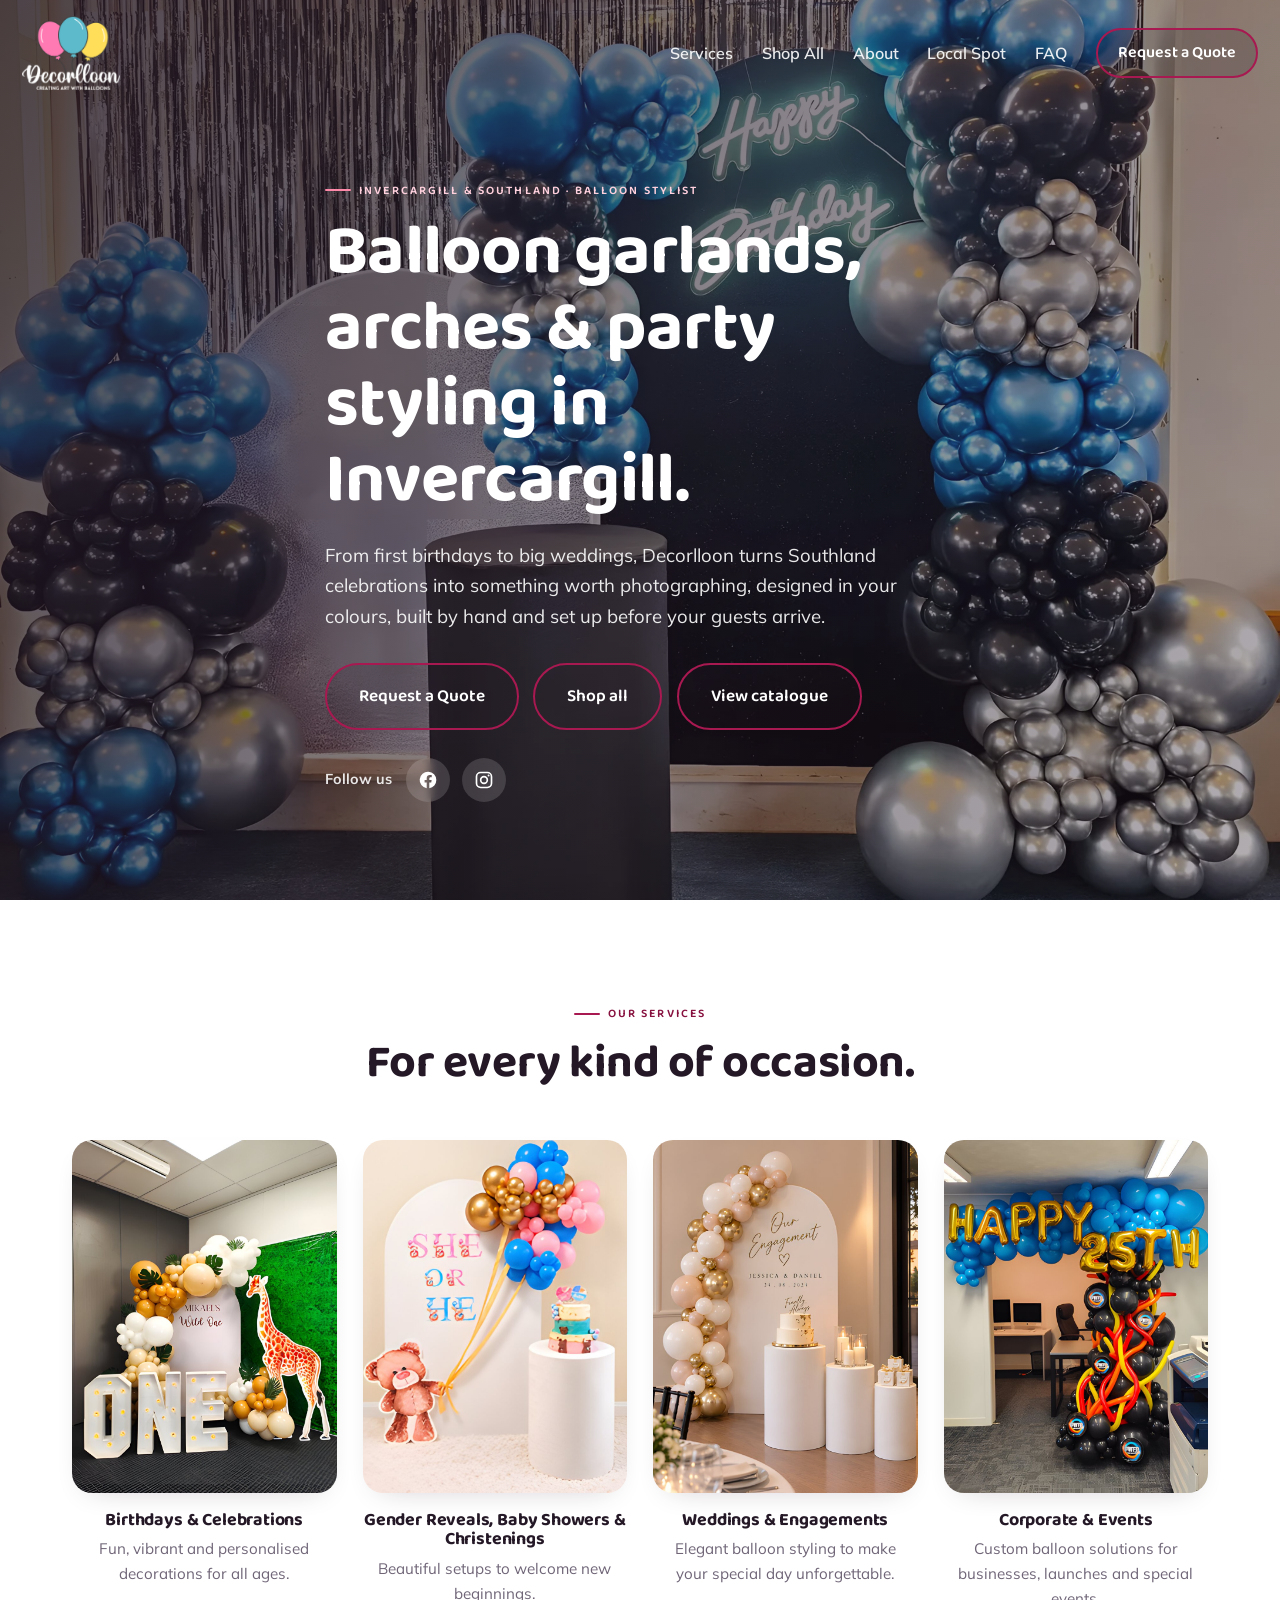
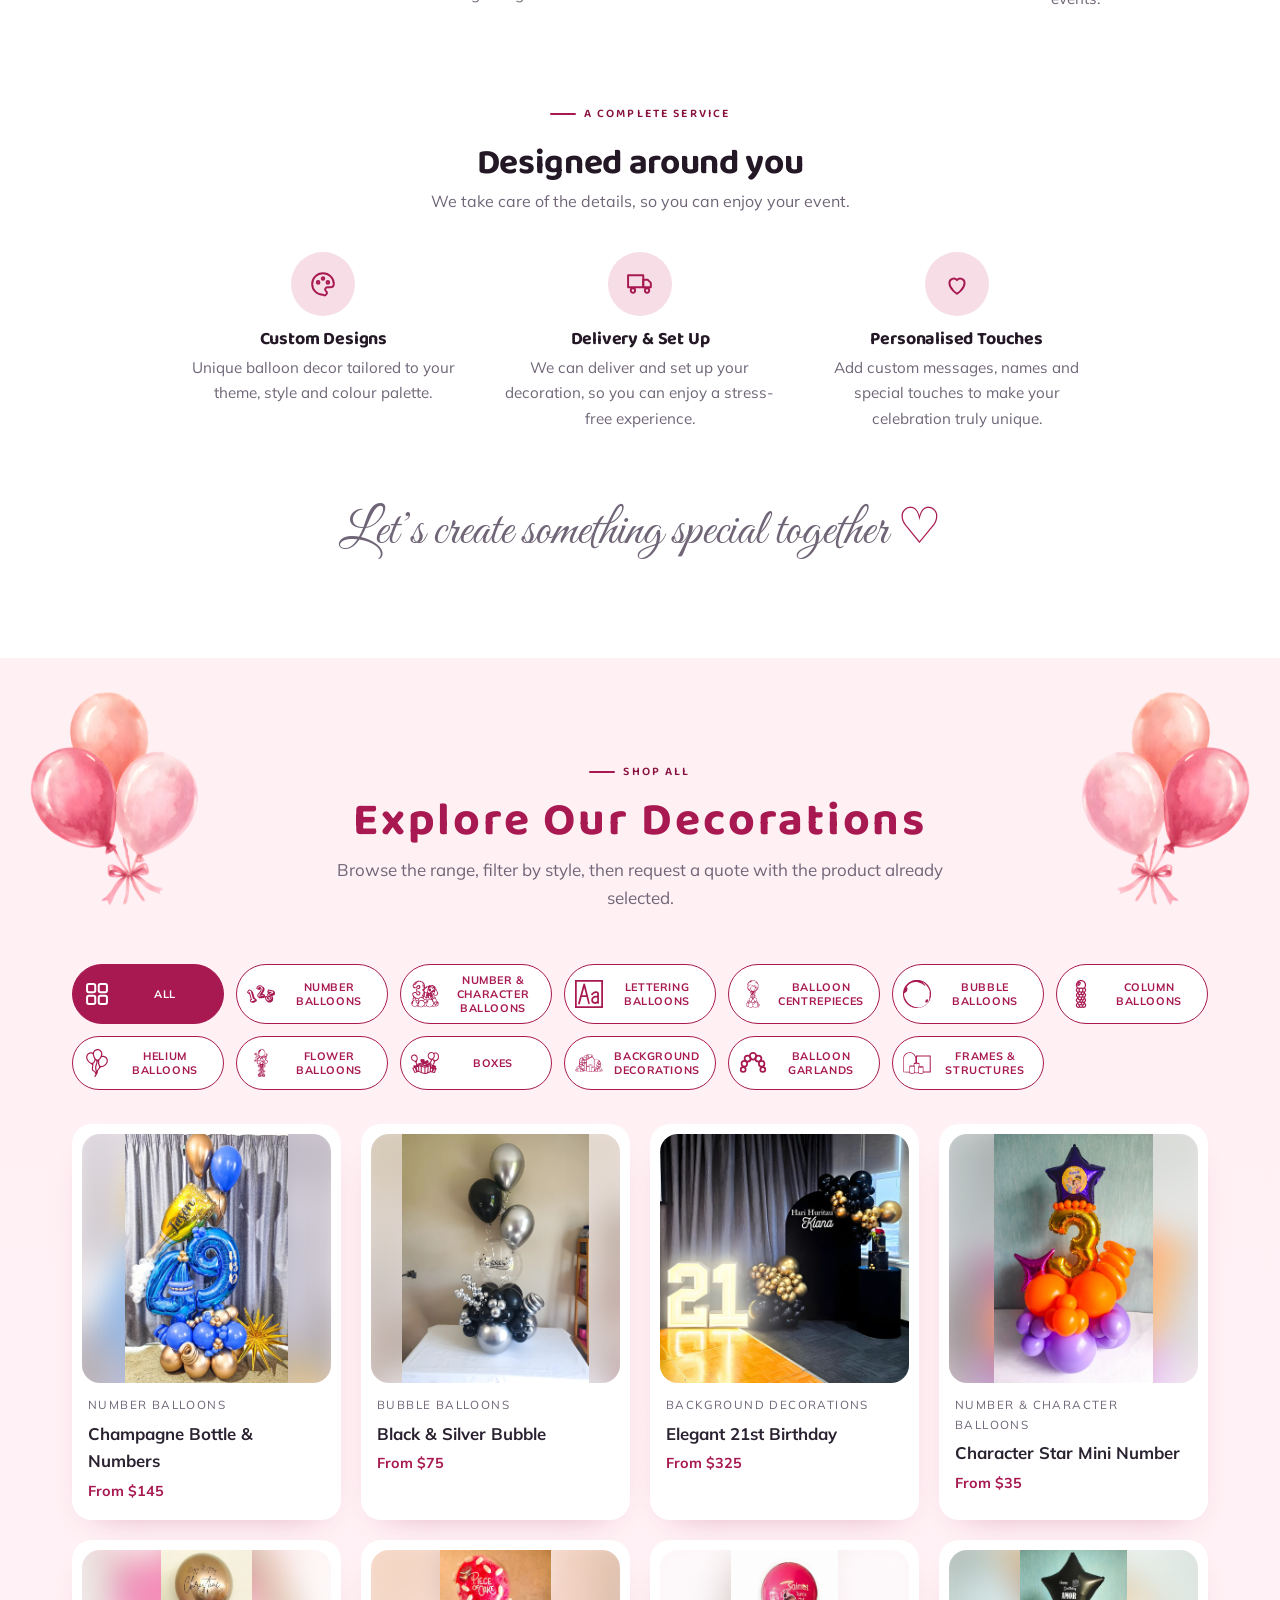
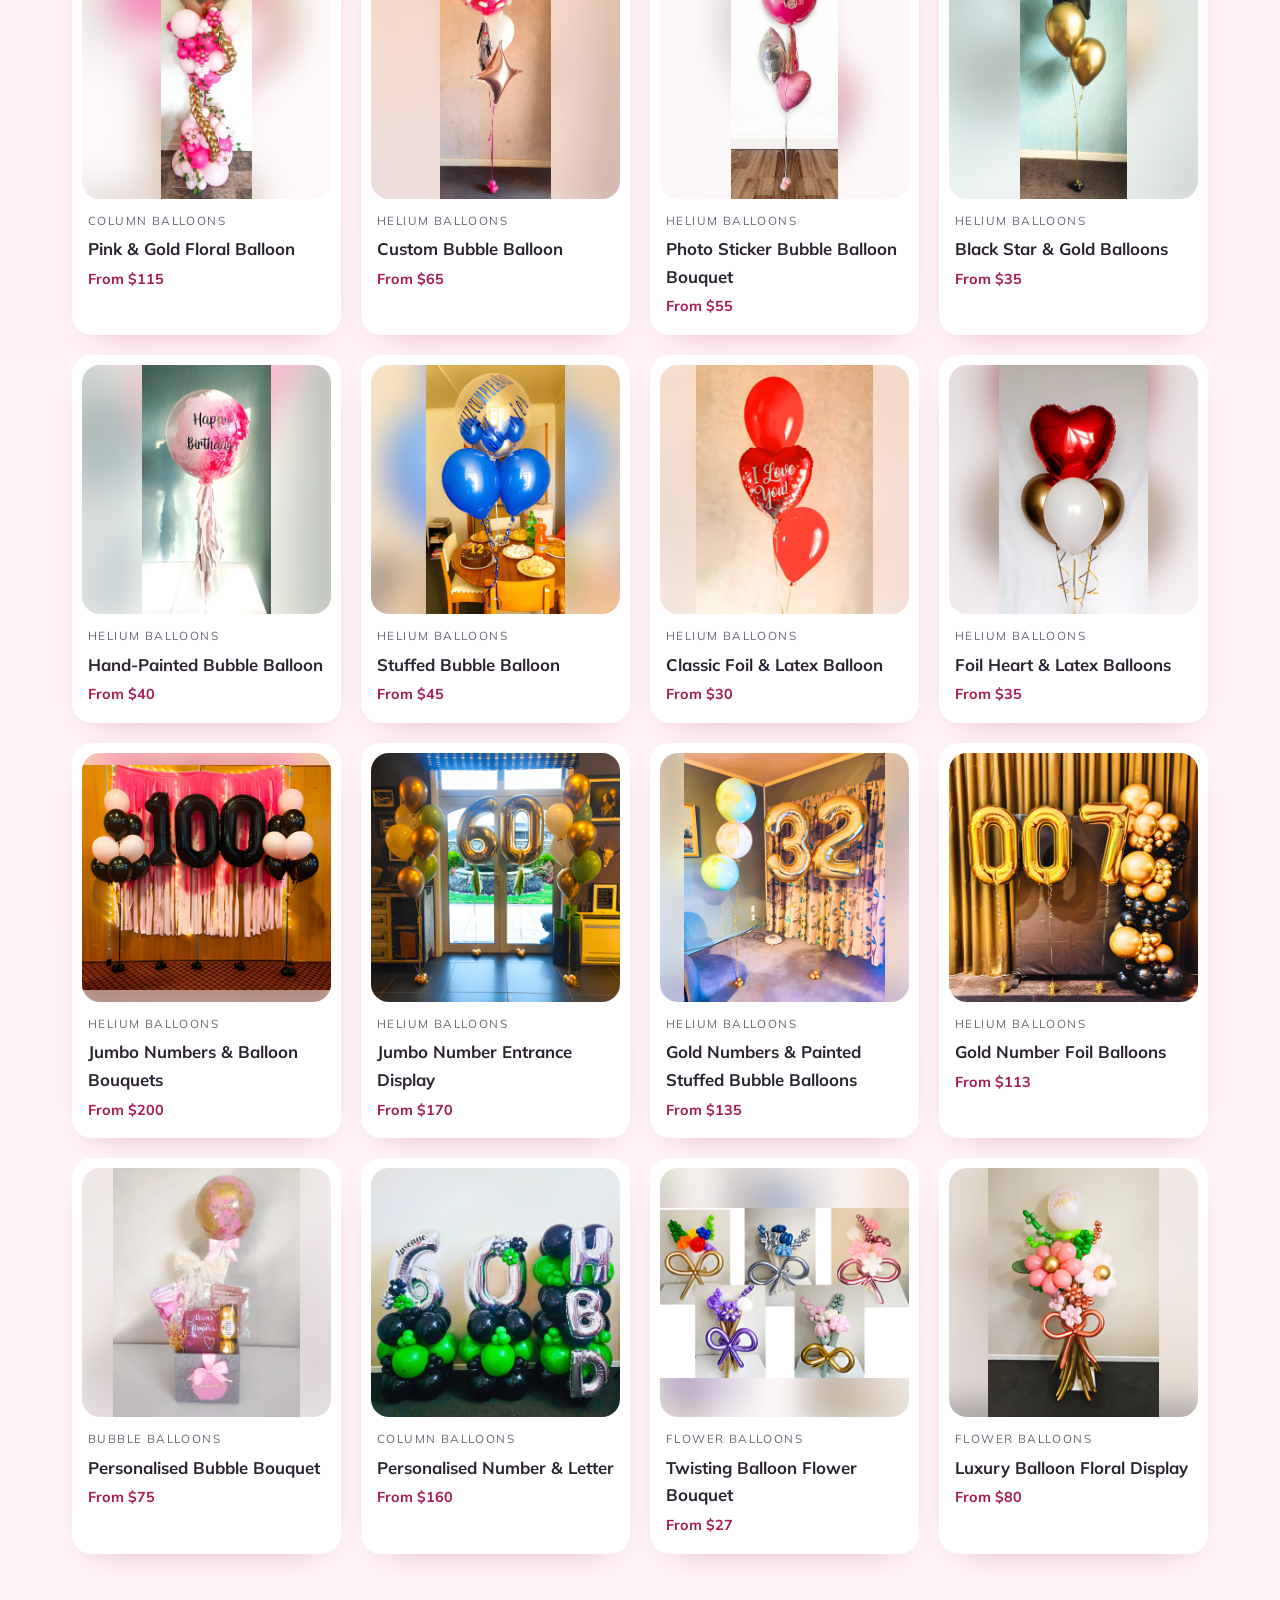
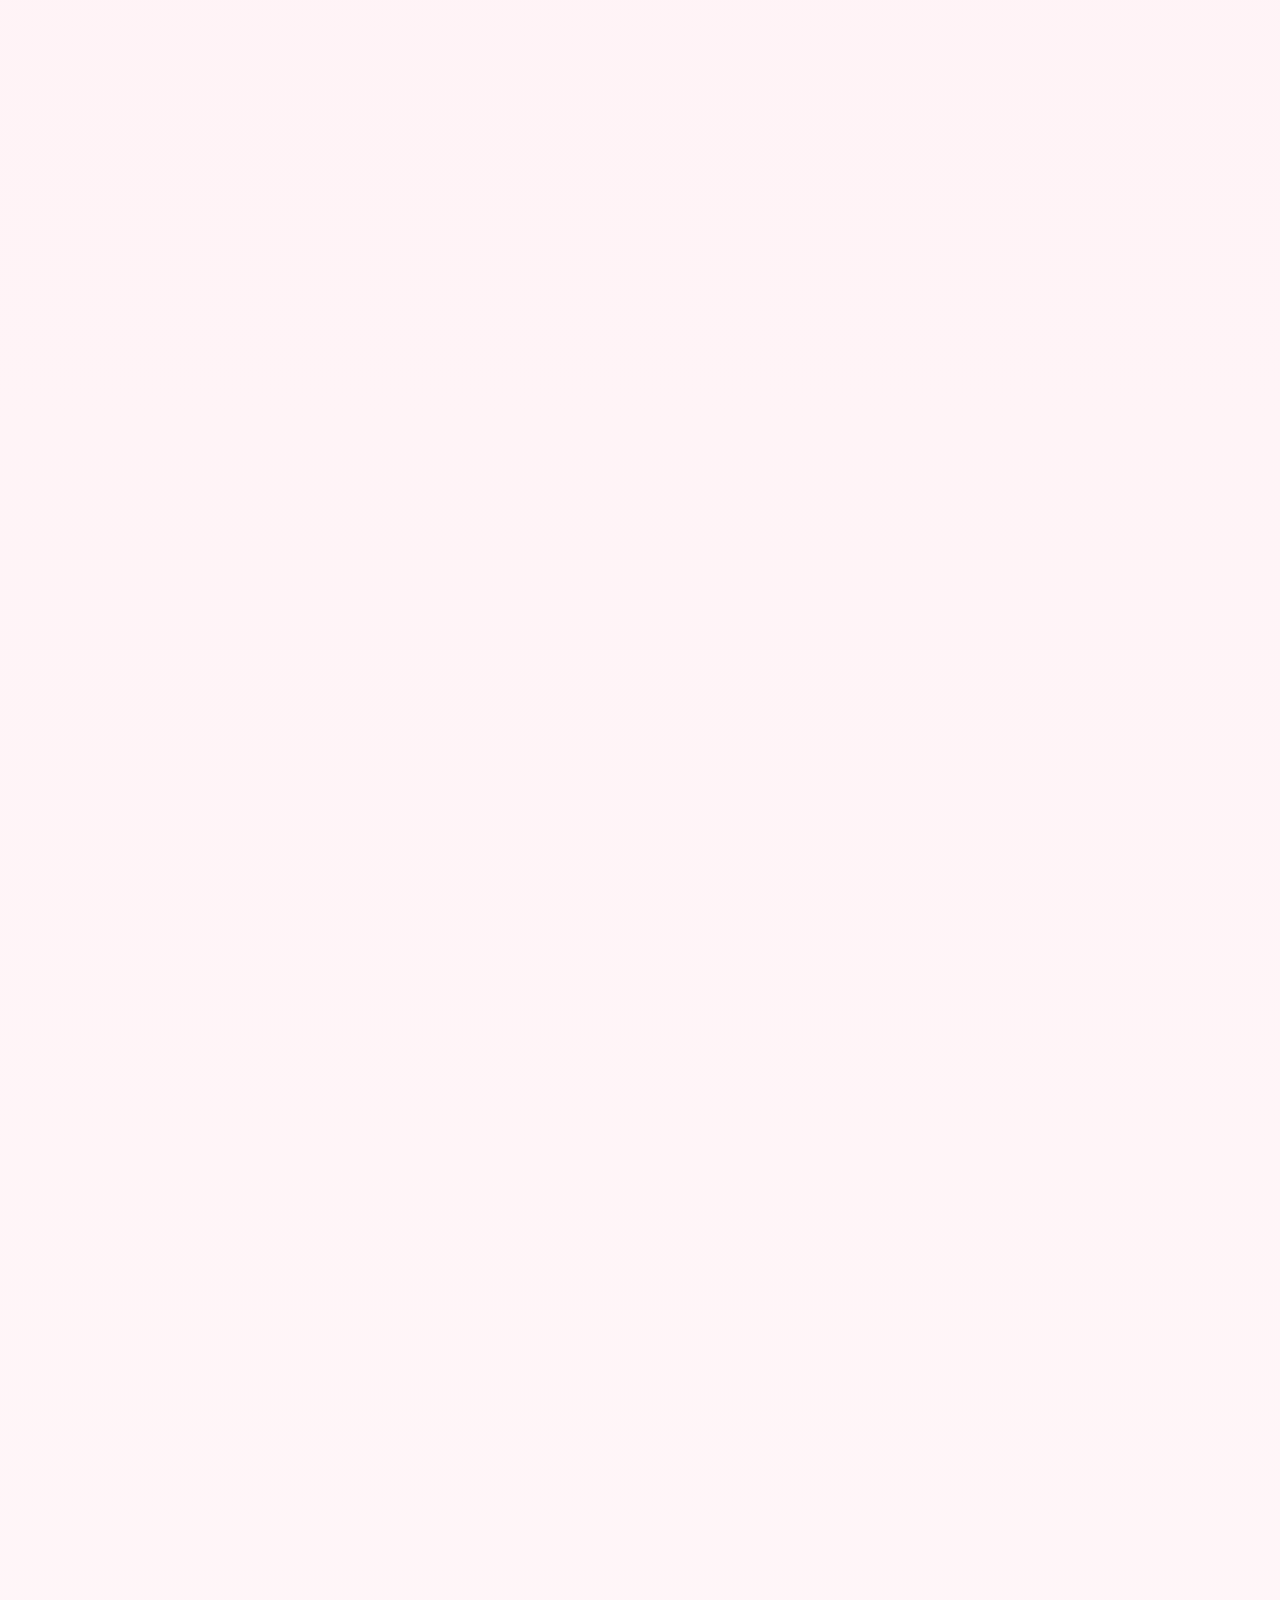
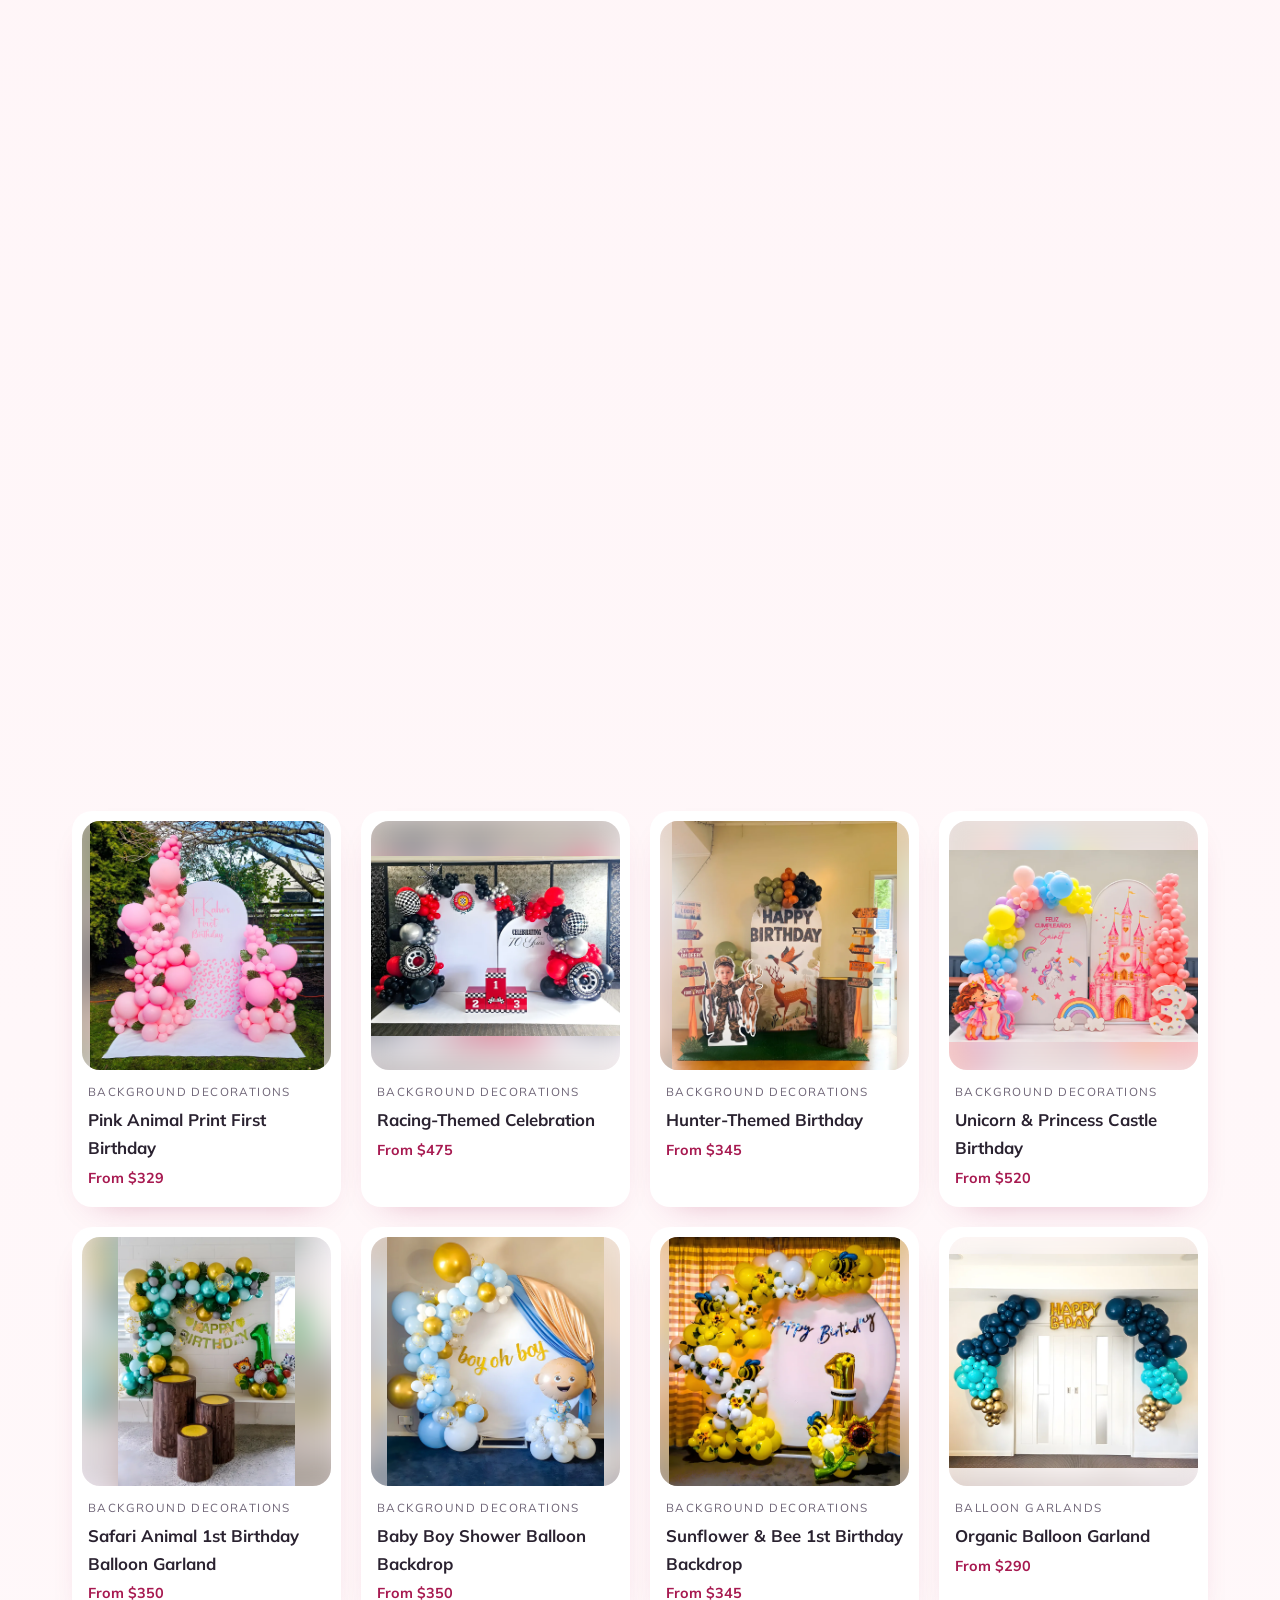
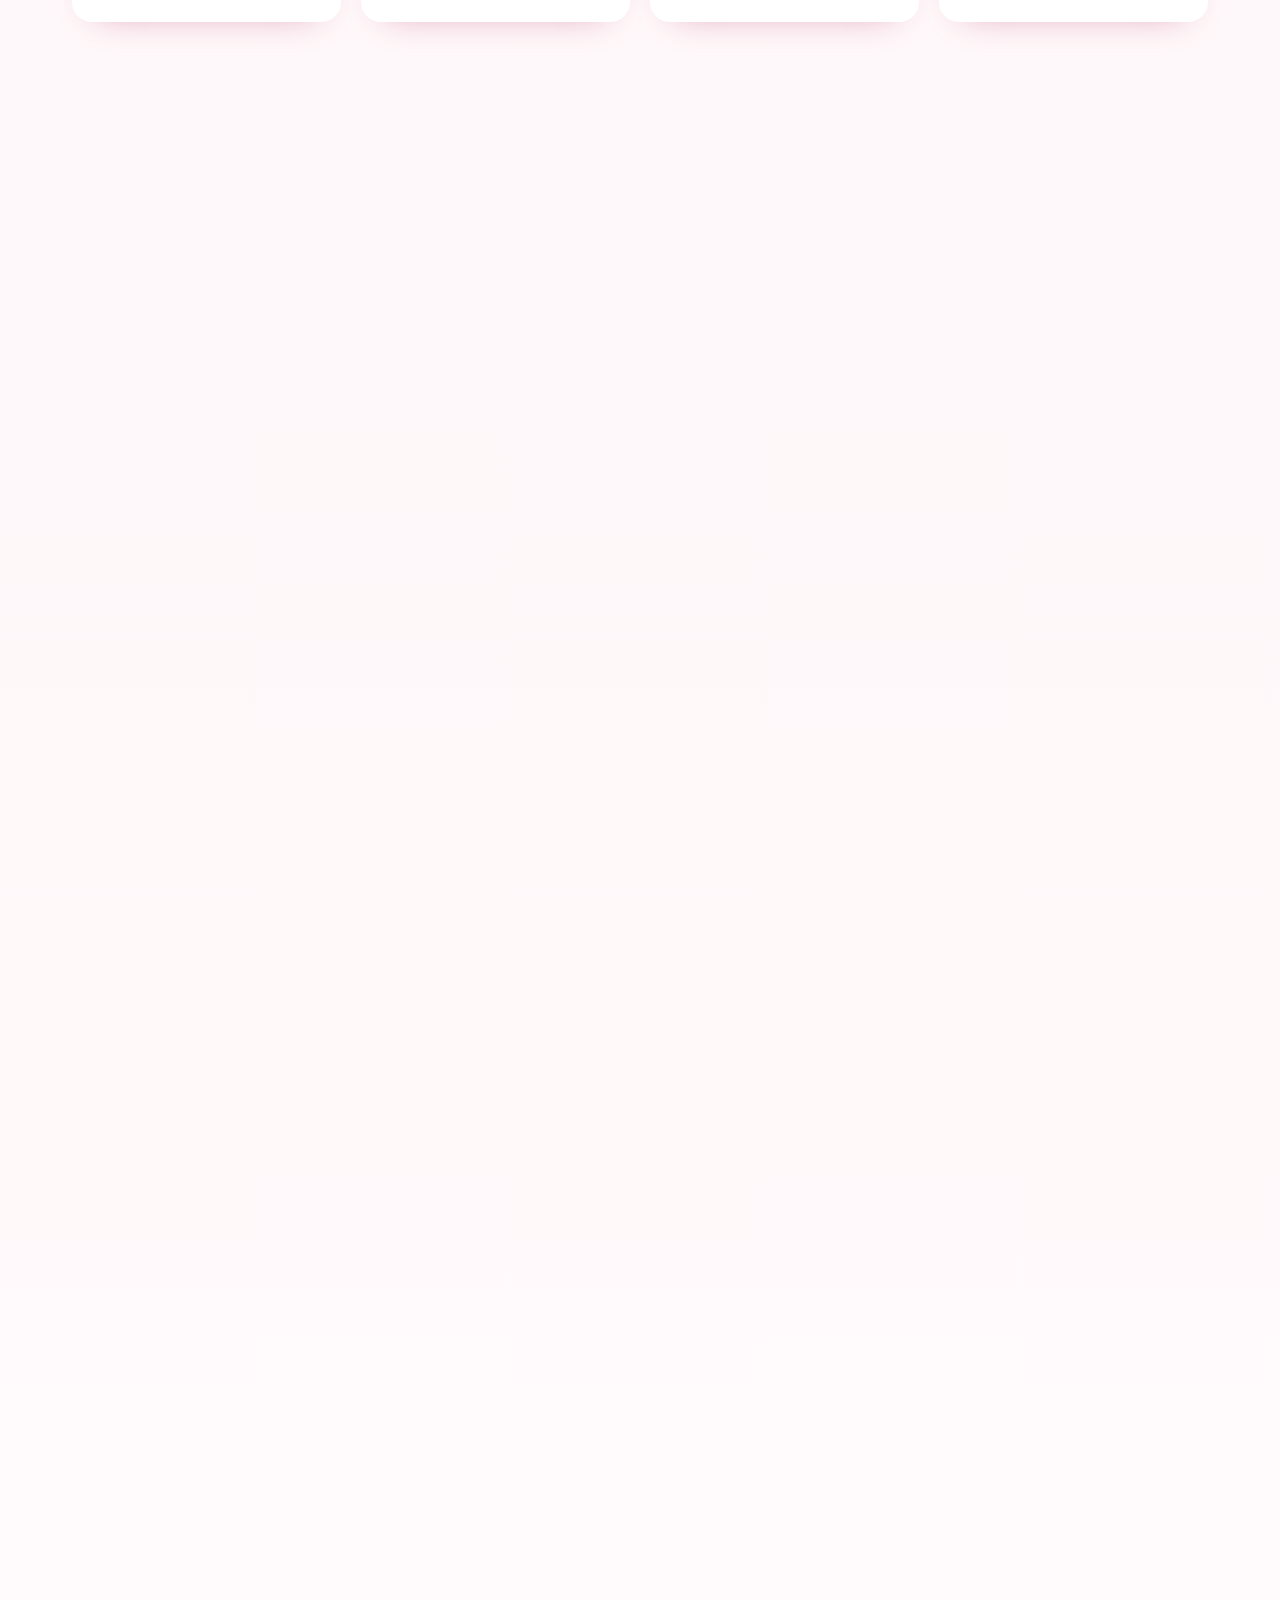
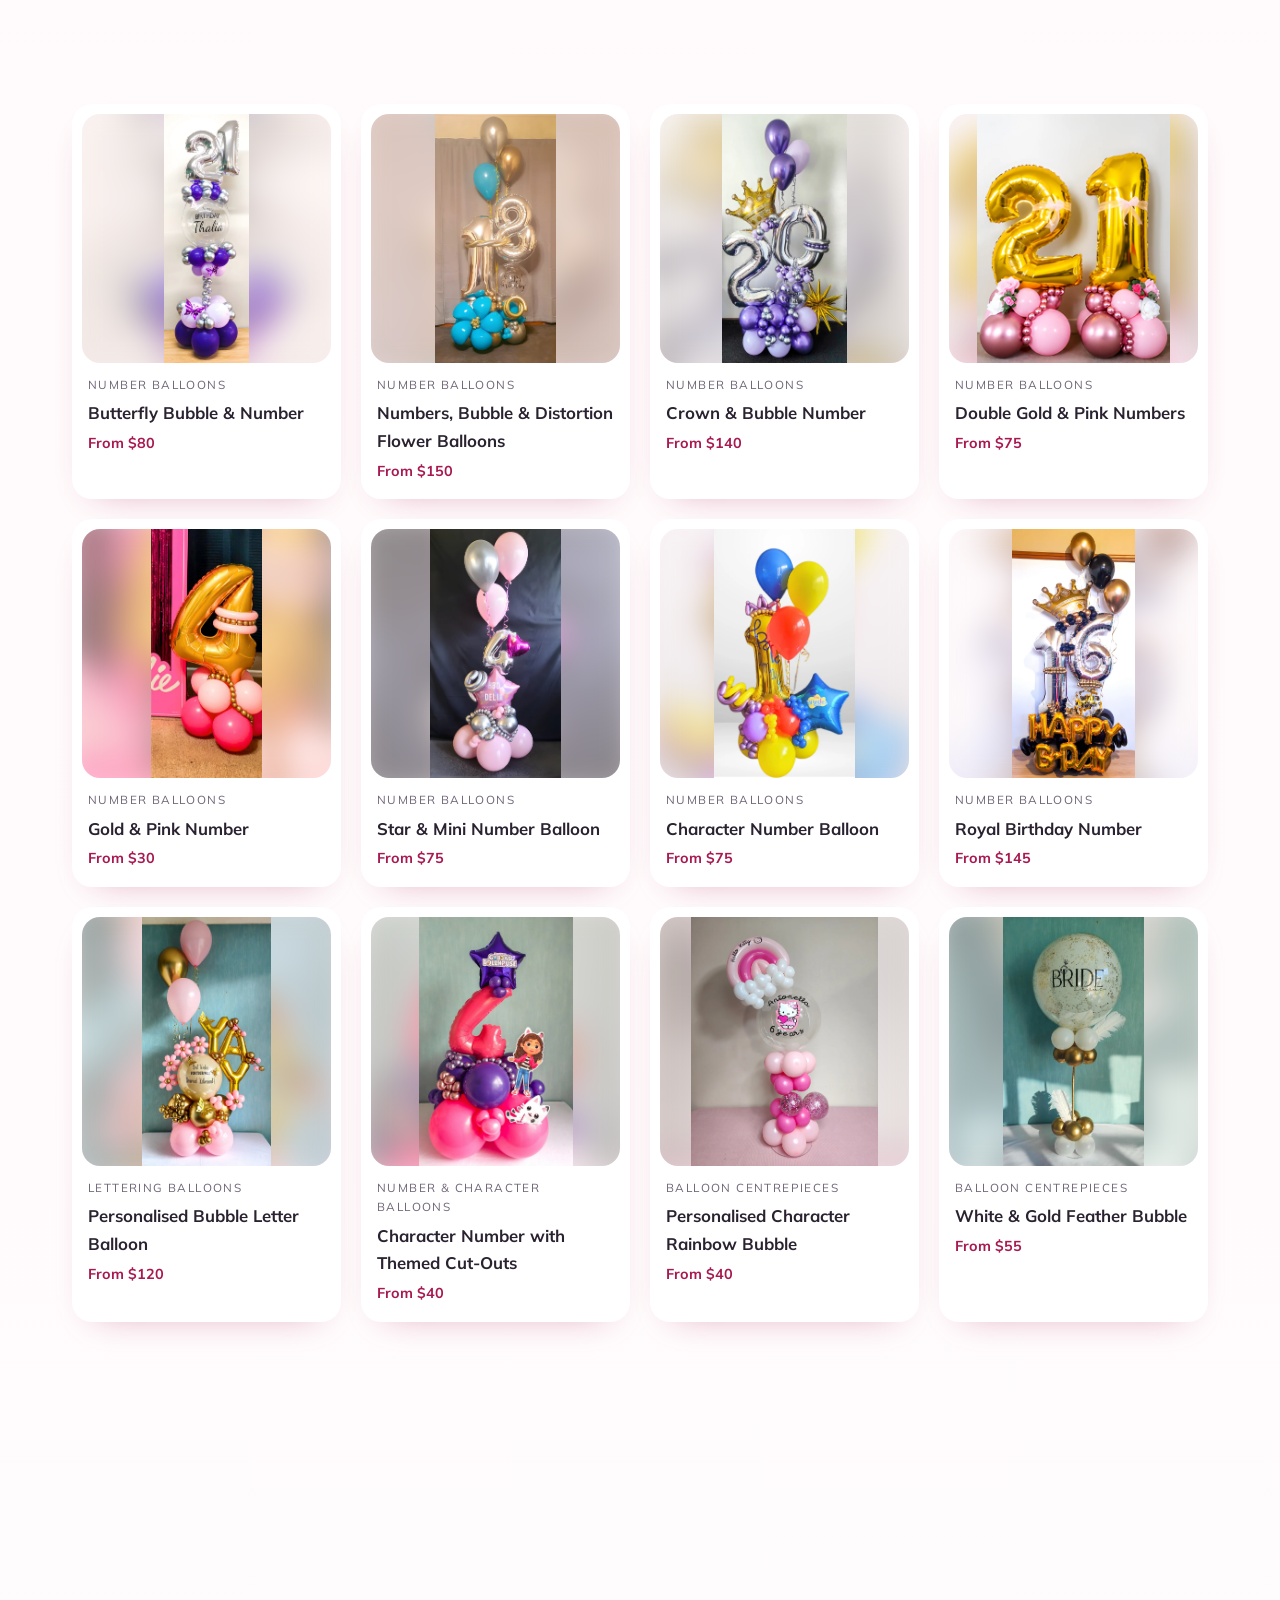
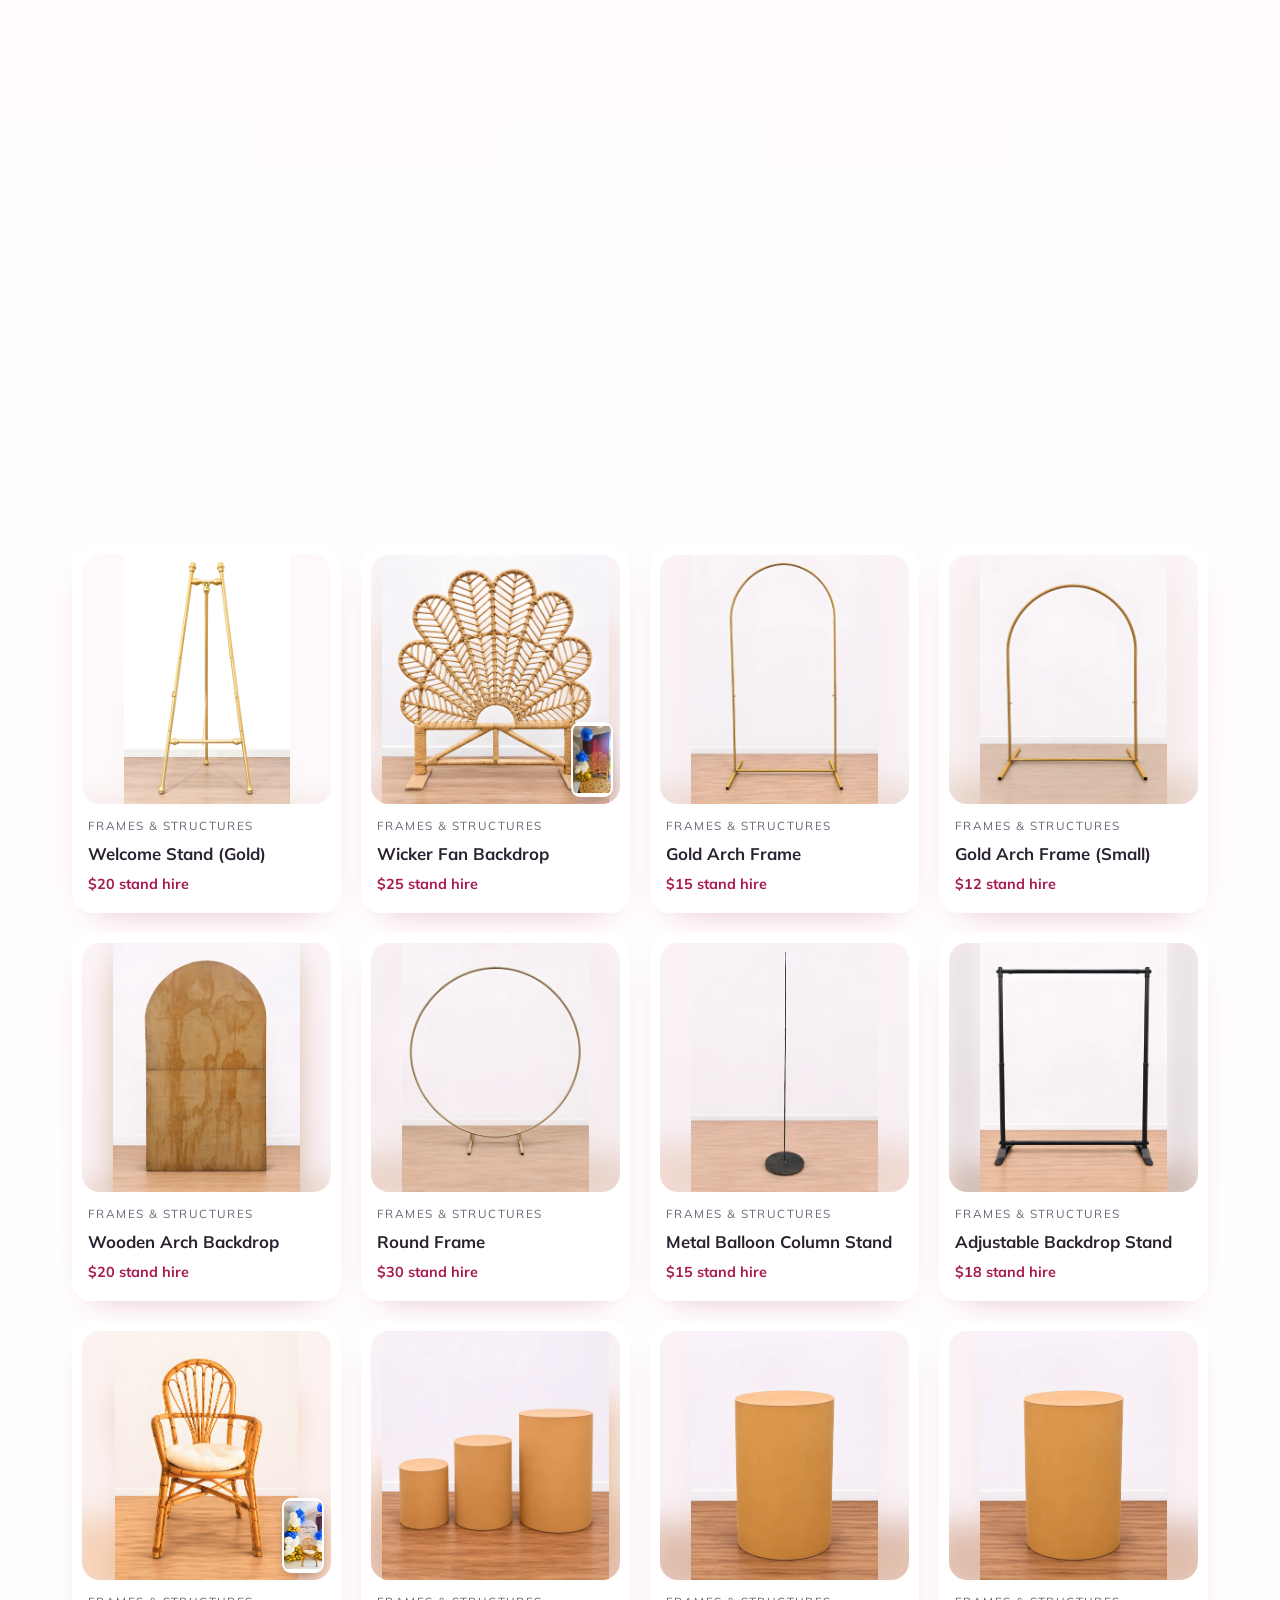
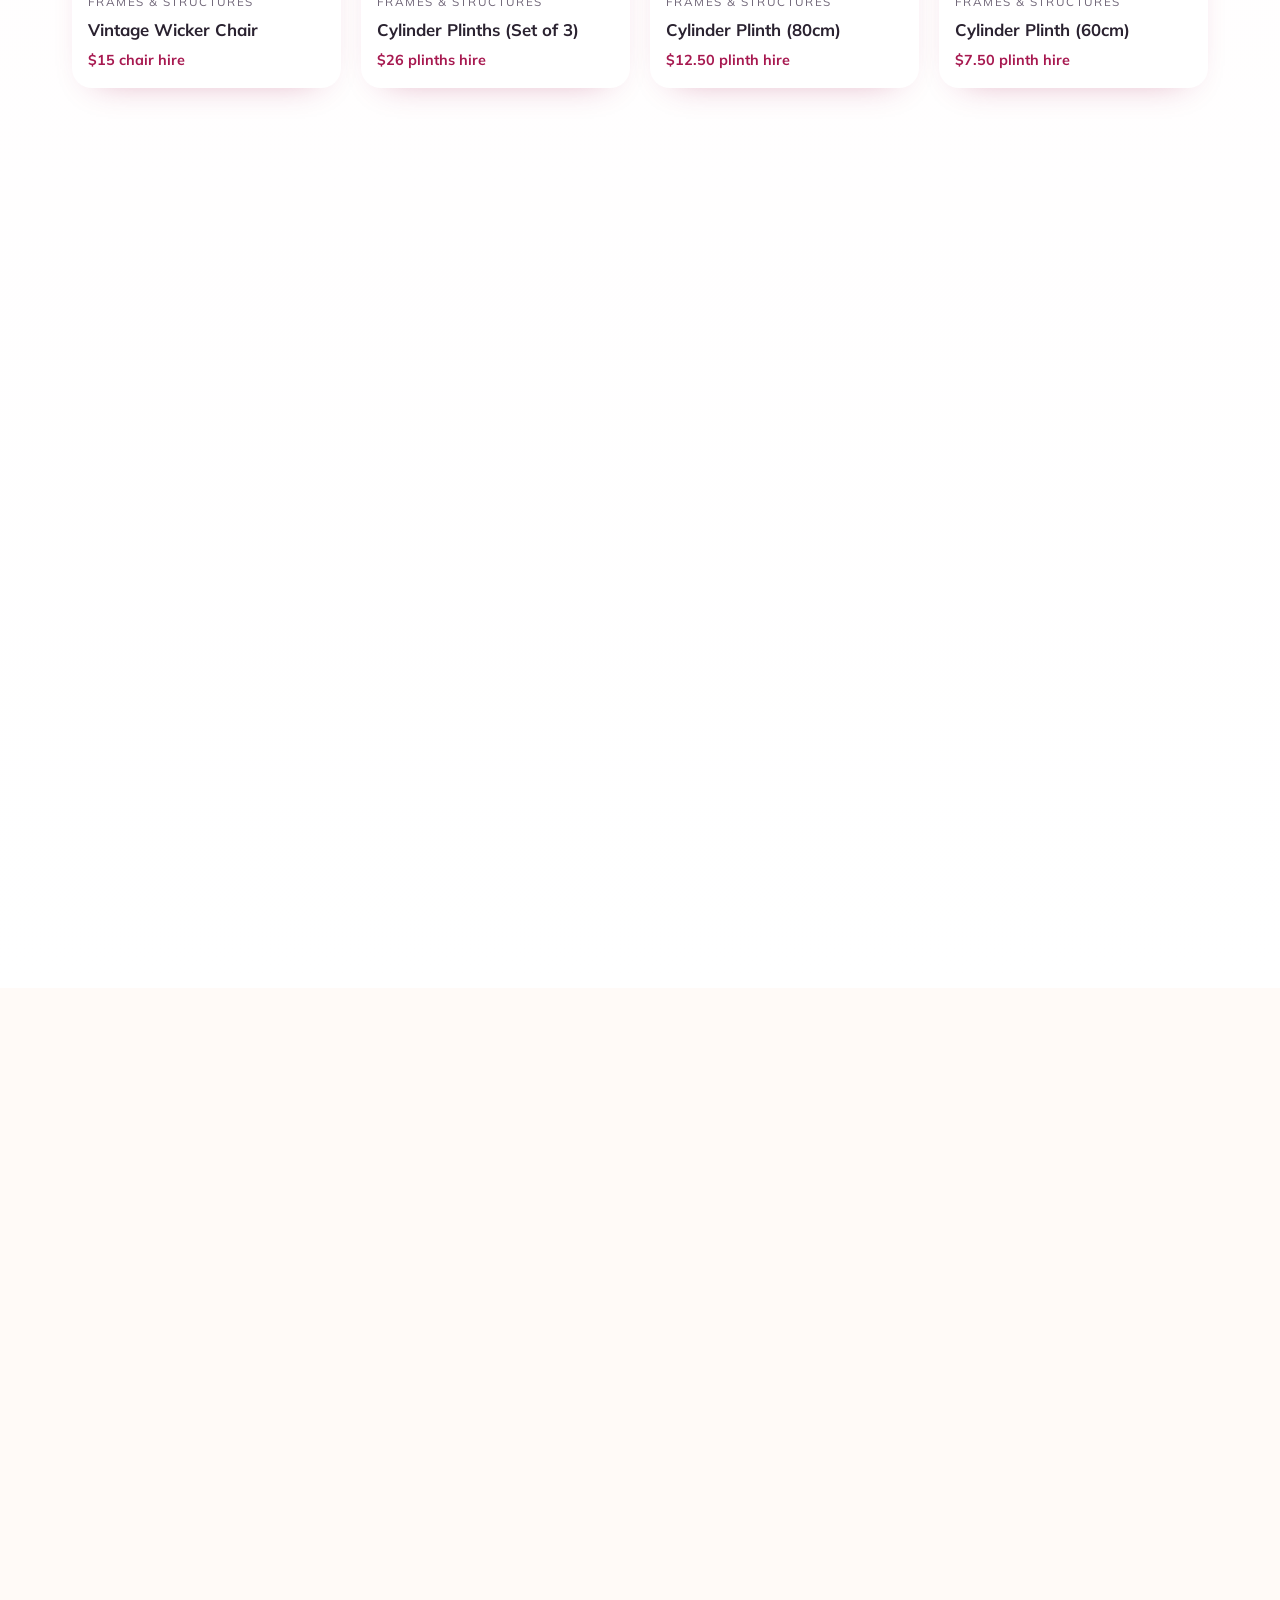
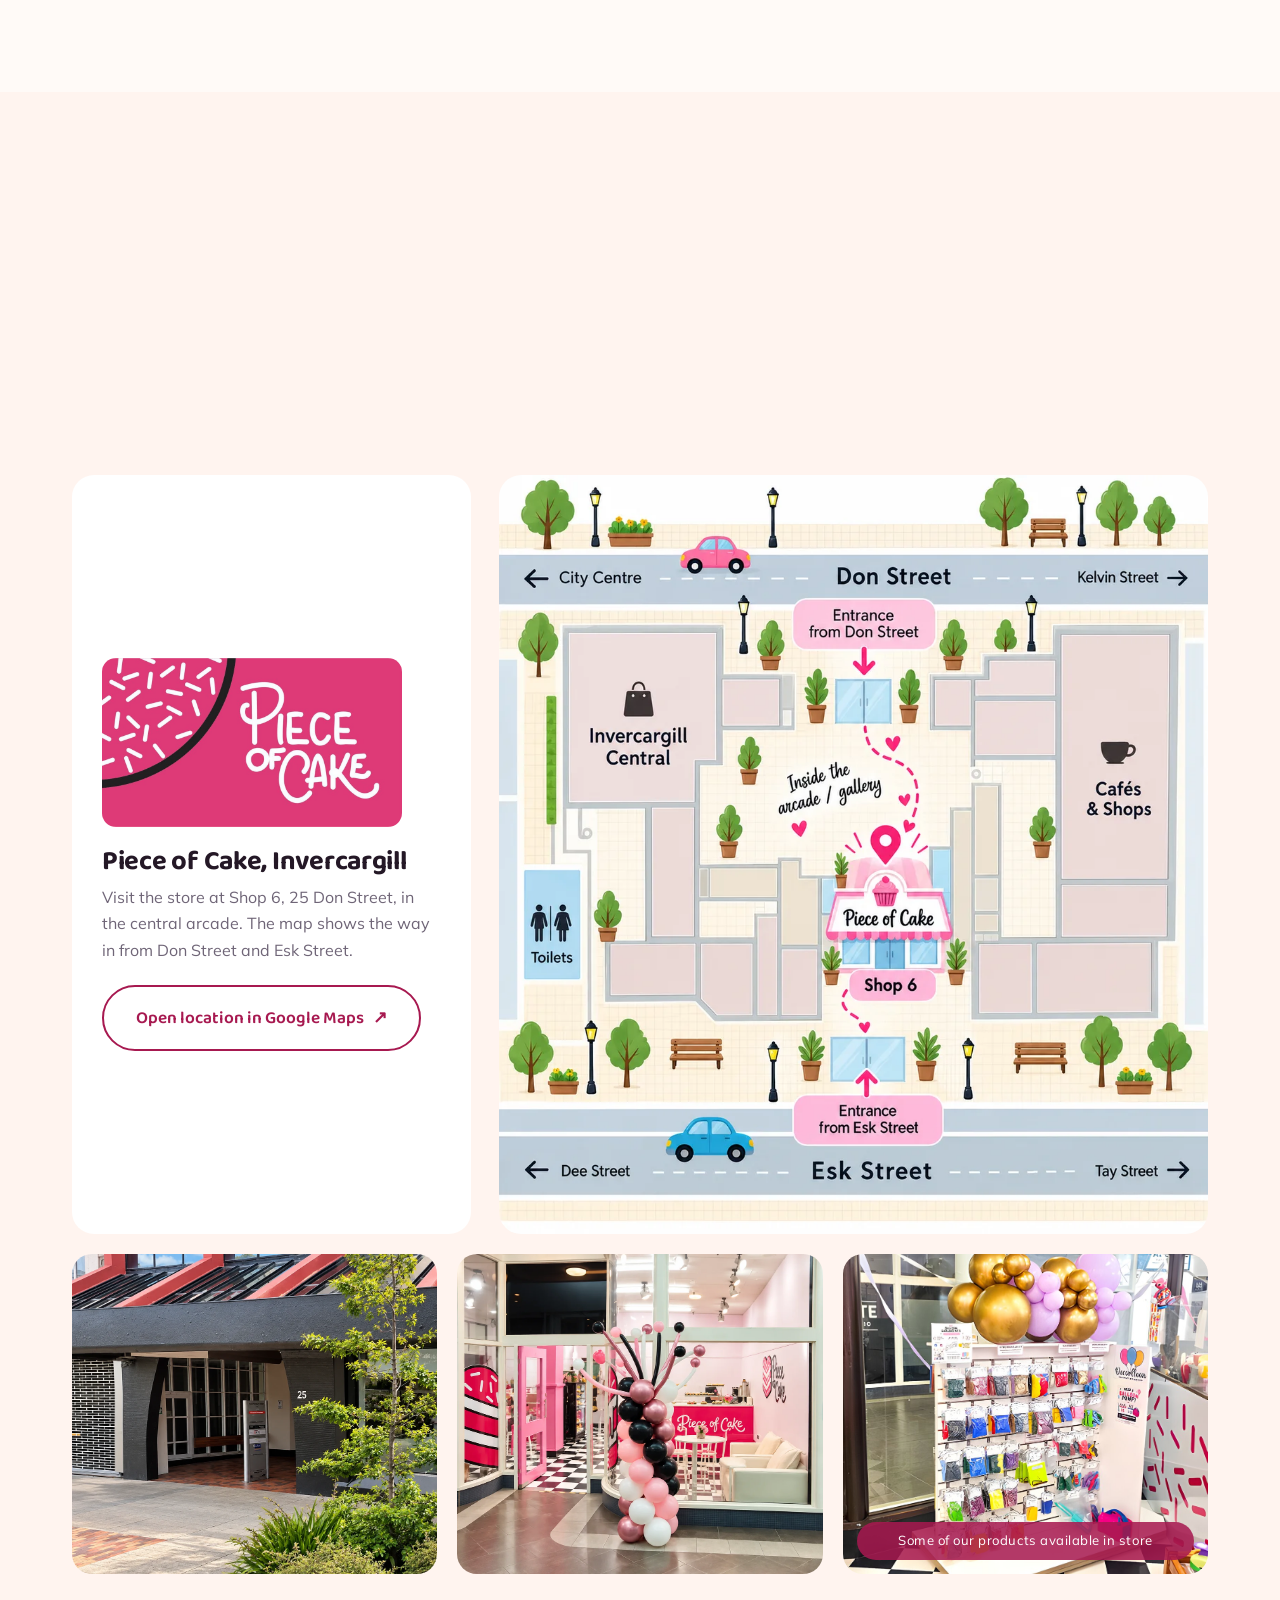
==== commit 939df2db: "Shop All: whole product photos, back to categories arrow, new structures, styled photos - Product ph" ====
--- a/index.html
+++ b/index.html
@@ -101,7 +101,7 @@
       <h2 class="shop-title">Explore Our Decorations</h2>
       <p>Browse the range, filter by style, then request a quote with the product already selected.</p>
     </div>
-    <div class="shop-filters" role="tablist" aria-label="Product categories">
+    <div class="shop-filters" id="shopCategories" role="tablist" aria-label="Product categories">
       <button class="shop-filter active" data-filter="all" role="tab"><svg class="sf-ic" viewBox="0 0 24 24" fill="none" stroke="currentColor" stroke-width="1.7" stroke-linecap="round" stroke-linejoin="round" aria-hidden="true" focusable="false"><rect x="3.5" y="3.5" width="7" height="7" rx="1.5"/><rect x="13.5" y="3.5" width="7" height="7" rx="1.5"/><rect x="3.5" y="13.5" width="7" height="7" rx="1.5"/><rect x="13.5" y="13.5" width="7" height="7" rx="1.5"/></svg><span>All</span></button>
       <button class="shop-filter" data-filter="number" role="tab"><svg class="sf-ic" viewBox="0 0 816 512" aria-hidden="true" focusable="false"><path fill="currentColor" transform="translate(-31.685,543.872) scale(0.100,-0.100)" d="M3910 5433 c-321 -33 -625 -276 -795 -636 -119 -253 -108 -323 79 -464 60 -45 246 -143 272 -143 7 0 89 -38 182 -84 277 -137 347 -126 416 69 48 134 106 207 178 220 l36 7 7 -79 c33 -347 -225 -816 -738 -1340 -296 -302 -299 -325 -136 -884 25 -89 73 -157 128 -186 25 -13 74 -53 109 -89 145 -146 269 -227 380 -246 167 -28 1436 186 1520 257 l29 24 6 -97 c21 -328 104 -577 245 -735 37 -40 87 -102 111 -136 149 -208 439 -407 696 -477 141 -39 385 -41 515 -6 281 78 568 296 675 515 186 381 166 910 -47 1231 -29 43 -63 96 -76 117 l-23 39 28 11 c15 6 62 24 103 39 112 41 367 148 430 180 178 91 235 234 234 590 0 259 -40 372 -187 524 -38 39 -75 88 -84 109 -34 82 -75 99 -313 127 -413 50 -776 131 -1216 270 -189 60 -214 46 -268 -151 -30 -107 -66 -214 -147 -437 -21 -56 -15 -109 19 -177 29 -58 141 -220 171 -249 32 -31 39 -46 20 -46 -33 0 -178 -81 -211 -118 -85 -94 -86 -323 -3 -652 25 -99 60 -150 104 -150 11 0 65 -52 136 -133 157 -178 212 -208 315 -173 25 8 59 15 77 14 17 -1 46 5 63 12 29 12 117 9 140 -5 34 -21 -7 -142 -78 -232 -67 -83 -213 -172 -288 -173 -22 0 -88 127 -114 220 -26 97 -59 142 -209 290 -80 80 -157 161 -170 179 -98 134 -407 118 -543 -26 l-46 -50 -7 91 c-19 261 -90 413 -242 518 -24 16 -43 35 -43 43 0 26 -51 75 -90 85 -33 9 -75 4 -260 -30 -121 -23 -225 -40 -231 -38 -5 2 26 59 70 128 259 412 525 942 582 1162 88 342 -21 575 -421 898 -30 25 -86 74 -125 111 -193 182 -389 291 -600 333 -76 15 -283 38 -315 34 -8 0 -31 -3 -50 -5z m336 -303 c309 -72 620 -356 640 -585 33 -368 -388 -1237 -913 -1887 -77 -95 -91 -132 -73 -197 29 -108 52 -108 620 -12 261 45 498 85 526 89 l51 9 12 -85 c14 -98 17 -92 -51 -103 -476 -76 -1281 -183 -1340 -177 -31 3 -34 7 -50 58 -45 148 -70 251 -75 307 l-6 62 194 198 c452 463 691 849 775 1253 102 487 -222 991 -588 915 -213 -44 -368 -200 -423 -425 -21 -87 -47 -83 -183 27 l-43 35 42 76 c211 388 499 532 885 442z m2536 -1278 c306 -99 691 -180 1116 -238 50 -6 49 8 30 -266 l-11 -177 -76 -26 c-115 -41 -930 -341 -979 -360 -109 -44 -131 -164 -48 -261 53 -61 136 -101 288 -135 160 -36 205 -56 259 -117 176 -198 177 -576 2 -846 -239 -370 -744 -522 -1127 -341 -90 42 -237 200 -282 301 -73 165 -105 507 -53 563 30 32 109 30 109 -3 0 -48 59 -254 94 -330 98 -214 269 -359 471 -401 278 -58 610 127 744 417 112 239 79 444 -100 620 -128 126 -322 195 -576 206 -150 6 -134 -8 -152 122 -17 124 -22 204 -14 216 5 6 211 89 458 183 619 237 589 221 589 326 0 115 0 115 -517 224 -230 49 -420 90 -422 93 -8 8 80 268 90 264 6 -2 54 -17 107 -34z M968 4181 c-133 -43 -477 -452 -622 -740 -56 -110 -43 -136 152 -303 407 -347 444 -375 513 -384 46 -6 50 -9 59 -43 5 -20 52 -207 104 -416 110 -438 170 -638 264 -872 l21 -52 -67 -6 c-197 -19 -274 -88 -259 -230 6 -52 124 -388 178 -505 57 -123 73 -133 404 -246 209 -71 273 -81 379 -61 286 57 903 323 1009 436 94 100 91 240 -9 490 -63 158 -143 236 -352 345 -155 80 -141 60 -244 351 -138 387 -249 773 -313 1085 -92 452 -97 462 -345 685 -70 63 -139 131 -154 153 -40 58 -88 88 -334 207 -235 114 -302 132 -384 106z m297 -380 c217 -105 201 -85 249 -313 114 -536 253 -1060 436 -1643 150 -475 181 -506 441 -428 10 3 20 -6 28 -23 14 -32 83 -279 85 -307 1 -23 -331 -158 -658 -267 -265 -89 -291 -93 -300 -54 -4 14 -32 87 -62 162 -30 75 -58 144 -60 153 -5 13 15 18 124 31 259 33 286 81 180 323 -120 275 -175 452 -324 1045 -234 931 -273 1022 -420 981 -34 -9 -187 -143 -209 -182 -10 -17 -14 -16 -55 17 -25 20 -55 44 -68 55 l-23 18 37 58 c82 129 278 376 350 441 37 33 49 30 249 -67z"/></svg><span>Number Balloons</span></button>
       <button class="shop-filter" data-filter="character" role="tab"><svg class="sf-ic" viewBox="0 0 1284 1230" aria-hidden="true" focusable="false"><path fill="currentColor" transform="translate(0,1230) scale(4,-4)" d="M90 305 c0 0 -2 0 -4 0 -4 0 -9 -1 -12 -3 -1 0 -3 -1 -4 -1 -4 -1 -7 -2 -12 -5 -1 -1 -2 -2 -3 -2 -5 -2 -7 -4 -10 -6 -1 -1 -3 -2 -4 -3 -2 -2 -5 -5 -6 -7 -1 0 -2 -2 -4 -4 -3 -3 -5 -6 -6 -9 0 -1 -1 -2 -1 -3 -3 -4 -4 -8 -5 -19 0 -3 1 -5 2 -7 0 -1 1 -2 1 -2 2 -6 9 -12 16 -13 1 0 4 -1 5 -1 4 -1 6 -1 11 -1 11 0 17 3 20 12 4 11 12 15 19 9 6 -6 3 -15 -7 -19 0 0 -2 0 -6 0 l-6 0 -2 -1 c-1 -1 -3 -2 -3 -2 -3 -1 -7 -6 -8 -9 -4 -12 -1 -30 6 -32 1 -1 2 -1 3 -2 2 -1 2 -1 8 -2 6 0 6 0 8 0 11 -4 14 -14 6 -21 -6 -6 -14 -4 -18 3 -2 3 -2 4 -3 6 -1 6 -5 11 -10 13 -1 0 -2 1 -3 1 -3 2 -11 2 -17 1 -1 0 -3 -1 -3 -1 -9 -1 -13 -3 -17 -7 -2 -2 -3 -2 -4 -4 0 -2 -1 -3 -2 -4 -1 -2 -1 -13 1 -18 0 -1 1 -3 1 -4 0 -1 0 -2 1 -4 1 -1 1 -3 2 -4 0 -1 2 -5 4 -6 0 -1 1 -2 1 -3 1 -1 2 -3 3 -4 2 -3 2 -3 2 -4 -4 -3 -5 -4 -6 -5 -6 -7 -7 -18 -2 -26 0 -2 0 -2 -2 -4 -20 -17 -21 -46 -2 -62 13 -9 31 -11 47 -3 l3 1 1 0 c5 -3 8 -4 17 -3 l1 0 2 -1 c16 -13 41 -12 56 2 2 2 3 3 4 2 8 -4 19 -4 27 0 3 2 3 2 6 0 16 -14 41 -16 59 -4 3 3 3 3 5 1 8 -6 20 -6 28 1 2 1 2 1 5 0 7 -2 17 0 24 5 14 9 18 30 9 44 -4 6 -9 10 -15 12 -4 1 -4 1 -4 7 l0 6 -1 3 c-1 2 -3 5 -4 7 -3 3 -3 3 -3 7 0 9 -5 16 -14 20 -4 1 -12 1 -16 -1 -4 -1 -4 -2 -4 5 0 3 -1 5 -1 7 0 1 -1 4 -1 5 0 3 -1 4 -2 5 -1 1 -2 5 -2 6 -1 1 0 1 1 1 1 0 3 1 4 1 4 1 4 1 4 -4 0 -9 2 -11 10 -11 l2 0 2 -1 c8 -6 19 -6 26 1 1 2 2 2 3 2 4 1 8 4 9 9 1 1 1 2 2 3 3 3 3 5 3 11 1 7 -1 11 -7 18 -5 5 -7 9 -8 17 -1 7 -6 13 -11 16 -2 1 -2 1 -3 3 0 0 0 1 0 2 0 1 -1 4 -1 7 0 7 0 8 -4 12 -6 7 -12 11 -17 11 -4 0 -4 0 -4 3 0 4 -2 5 -6 5 -4 0 -6 -1 -10 -3 -3 -2 -6 -2 -9 0 -3 3 -13 3 -21 0 -7 -2 -9 -4 -11 -8 -3 -4 -4 -5 -6 -4 -2 1 -9 1 -12 1 -5 -1 -11 -5 -17 -12 -6 -7 -7 -7 -5 -2 1 8 1 24 0 30 -1 1 -1 3 -1 3 0 1 -1 2 -1 3 -1 1 -1 2 -2 4 -1 4 -3 8 -6 11 -1 1 -2 2 -3 3 -3 4 -8 9 -11 11 -1 0 -3 1 -4 2 -2 2 -5 4 -8 4 -1 1 -3 1 -4 2 -2 1 -5 2 -9 3 -1 0 -4 0 -5 1 -3 0 -13 1 -15 0z m10 -6 c5 -1 3 -2 -7 -2 -4 0 -9 0 -10 0 -3 -1 -3 -1 -3 0 1 0 1 0 1 0 0 0 2 1 4 1 5 1 12 2 15 1z m11 -2 c2 -1 3 -1 3 -2 0 0 0 0 -2 0 -1 1 -3 1 -4 1 -2 1 -4 1 -3 2 1 0 3 0 6 -1z m-12 -4 c2 -1 4 -1 5 -1 0 0 2 -1 3 -1 1 0 3 -1 3 -1 0 0 1 0 2 0 1 -1 3 -1 4 -2 4 -1 6 0 5 4 -1 2 3 0 6 -2 1 -2 1 -2 -1 -2 -2 0 -3 0 -3 -2 0 -1 0 -2 4 -4 5 -4 12 -12 14 -15 3 -6 7 -4 4 2 0 1 -1 3 -2 4 -1 2 -1 3 0 2 4 -3 6 -8 5 -10 0 0 0 -1 0 -2 -1 -1 -1 -1 -2 -2 l-1 -1 1 -2 c0 -4 -1 -4 -2 -1 -2 5 -5 8 -9 8 -4 1 -5 -2 -1 -13 1 -5 1 -5 1 -14 0 -9 0 -9 2 -10 4 -2 7 1 8 7 1 5 2 12 1 15 -1 2 -1 4 0 4 0 0 1 -1 1 -3 0 -1 0 -3 1 -3 1 -2 1 -10 0 -14 -1 -8 -1 -10 0 -11 0 -1 0 -4 -1 -6 -1 -3 -2 -3 -3 -2 0 2 -2 2 -3 0 -1 0 -2 0 -3 -1 0 0 -1 0 -1 -1 0 0 0 -1 0 -2 -1 -2 -2 -2 -4 -2 -3 0 -4 -2 -2 -5 1 -1 0 -2 -3 -3 -3 0 -4 -1 -4 -2 0 -2 1 -2 4 -2 3 0 3 -1 5 -3 2 -3 3 -4 3 -5 0 -1 0 -2 2 -2 3 -1 10 -13 10 -21 0 -1 1 -2 1 -4 1 -3 1 -5 0 -9 0 -1 -1 -3 -1 -4 0 -1 0 -3 0 -4 -1 -2 -1 -4 0 -5 2 -3 1 -7 -1 -5 -2 1 -3 0 -7 -5 -2 -3 -3 -6 -1 -7 1 0 1 -1 -1 -1 -1 -1 -1 -1 -1 -3 -1 -2 -1 -3 -2 -3 -1 -1 -1 -1 -3 1 -1 1 -1 1 -2 1 -1 0 -4 -1 -7 0 -15 0 -24 -4 -33 -13 -4 -4 -4 -4 -6 -2 -4 5 -7 5 -15 5 l-6 0 -4 2 c-14 7 -23 16 -30 29 -1 3 -1 3 0 5 1 3 0 4 -2 4 -2 0 -3 0 -3 -2 -1 -1 -1 -2 -2 -1 -1 2 -1 4 0 7 0 2 0 2 2 3 2 0 2 0 3 2 2 2 2 3 4 4 2 1 4 2 6 2 2 -1 4 -1 5 1 1 1 2 1 8 1 4 0 5 0 5 -1 0 -2 0 -2 1 -3 1 0 1 0 2 -1 0 0 1 0 1 -1 l1 -1 -1 -1 c-1 -2 -1 -4 1 -4 1 0 2 -1 2 -2 0 -1 1 -3 2 -5 1 -1 1 -2 0 -3 -1 -4 1 -5 5 -3 2 0 1 0 4 -1 2 0 3 -1 4 -1 2 -1 3 -1 4 -3 0 -3 3 -3 4 0 1 2 2 2 5 3 1 0 3 1 4 1 1 1 2 1 4 0 3 -2 5 0 4 4 -1 3 -1 3 1 4 2 2 4 7 5 12 l0 2 2 2 c2 2 2 4 -1 4 -1 1 -2 2 -2 3 0 0 -2 3 -4 6 -1 1 -1 2 -1 3 0 1 -1 2 -3 2 -1 0 -2 1 -3 1 -3 2 -5 2 -7 3 -2 0 -4 0 -5 1 -3 1 -5 1 -6 -1 -3 -3 -2 -4 3 -4 2 0 2 -1 0 -1 -3 -1 -6 0 -7 2 -1 1 -2 1 -2 1 l-1 1 1 0 c1 1 1 3 0 6 -2 4 -2 9 0 14 1 3 1 5 0 6 -1 1 0 3 3 3 l1 0 0 -1 c1 -1 1 -1 2 -2 1 0 2 -1 2 -1 2 -1 3 -1 5 0 1 1 2 1 3 1 1 0 4 1 7 2 1 1 1 1 3 1 2 0 2 0 2 2 0 1 1 4 3 5 2 2 4 6 4 11 0 1 1 2 1 3 2 3 2 4 0 5 -1 1 -1 1 -3 4 0 1 -1 3 -2 4 -1 1 -1 2 -1 3 0 3 0 3 -3 3 -2 0 -3 0 -4 3 -1 2 -2 2 -4 0 -1 -1 -2 -1 -5 -1 l-4 0 -1 1 c-2 3 -5 2 -5 -1 0 -1 0 -2 -3 -4 -2 -1 -3 -2 -3 -4 -1 -1 0 -1 -4 -1 -3 0 -3 -1 -2 -4 0 -1 0 -1 -1 -3 0 -3 -1 -3 -2 -4 -2 0 -2 -3 -1 -6 0 -1 -1 -3 -2 -3 -1 0 -1 0 -2 -1 -1 0 -2 0 -4 0 -1 0 -1 1 2 1 3 1 3 1 3 2 0 1 0 1 -1 1 -1 1 -5 2 -6 2 -1 0 -3 1 -3 1 -1 0 -2 1 -3 1 -5 0 -11 4 -12 6 0 3 -2 3 -4 2 -2 -1 -3 1 -2 3 1 1 2 2 2 2 1 0 3 2 3 4 1 2 2 5 3 6 2 2 1 5 -1 5 -2 0 -2 2 0 4 1 0 1 0 1 -1 0 -1 1 -1 1 -2 1 0 2 1 4 2 l0 0 0 -3 c0 -4 1 -5 2 -5 3 -2 6 0 9 5 3 4 6 7 10 11 4 3 5 4 5 6 0 2 -1 3 -2 4 -1 1 -1 1 0 2 4 2 10 5 12 5 0 0 2 0 3 1 1 0 2 1 3 1 1 0 2 1 3 1 3 1 10 1 15 1z m34 -7 c1 -1 5 -5 5 -6 0 0 0 0 -4 4 -4 3 -4 4 -1 2z m-78 -1 c-2 -2 -3 -4 -3 -4 0 -2 -2 -4 -4 -7 -1 0 -3 -2 -4 -3 -3 -5 -4 -5 -4 -4 -1 1 -1 1 -1 2 -2 2 3 8 8 11 1 0 2 1 3 2 2 2 6 5 5 3z m96 -26 c1 0 1 -2 1 -3 l0 -1 -1 2 c-1 2 -1 4 0 2z m-11 -7 c2 -4 3 -8 1 -12 -1 -5 -1 -4 -2 3 0 6 0 7 0 9 -1 3 0 3 1 0z m-68 -8 c1 0 -1 -3 -2 -3 -1 0 -1 2 0 3 0 1 2 1 2 0z m170 -1 c0 -1 1 -1 4 -1 5 0 9 -2 11 -6 1 -3 0 -3 -3 -1 -7 3 -10 1 -6 -4 3 -3 4 -5 2 -9 -2 -3 -3 -2 -4 2 0 2 -1 4 -2 5 -1 0 -2 0 -4 0 -1 0 -1 0 -2 0 -3 4 -6 1 -3 -4 1 -2 2 -4 4 -5 1 -1 2 -2 3 -3 5 -8 14 -3 15 6 0 3 0 3 1 3 1 0 9 -8 9 -10 0 -1 0 -1 -4 -1 -3 0 -4 -1 -4 -4 0 -2 0 -2 2 -3 1 0 2 -1 3 -1 2 -1 2 -2 4 -2 2 0 2 0 2 -3 0 -4 -2 -4 -4 -1 -2 2 -2 2 -4 2 -7 2 -13 0 -16 -7 -1 -1 -2 -3 -2 -4 l-1 -2 -2 -1 c-1 0 -3 0 -4 0 -3 1 -4 0 -5 0 -4 -1 -5 0 -3 4 1 5 1 10 -1 14 -2 6 -9 9 -15 7 -3 0 -3 0 -6 0 -1 1 -1 0 -2 0 0 0 -1 0 -1 0 -1 1 5 9 8 11 0 0 1 1 2 2 3 3 8 6 14 8 5 1 6 2 9 5 3 4 4 4 5 3z m-52 -8 c3 -2 4 -4 4 -8 0 -4 0 -5 -2 -12 -2 -6 -2 -7 -2 -16 -1 -13 -3 -19 -9 -24 -8 -8 -21 -4 -23 6 -1 1 -1 2 -2 3 -5 6 -4 10 2 21 3 4 3 6 0 6 -2 0 -2 1 1 4 2 2 3 2 3 1 1 -2 1 -3 3 -2 2 0 3 0 6 4 6 6 10 10 14 12 2 1 2 2 2 3 0 3 1 3 3 2z m-123 -2 c0 -1 -1 -3 -1 -2 0 0 0 2 1 2 0 1 0 1 0 0z m134 -27 c0 -1 0 -3 0 -6 0 -8 1 -9 6 -12 2 -1 8 -2 12 -3 2 0 2 0 3 0 1 -1 2 -1 4 -1 2 1 3 0 3 -2 0 -3 0 -5 3 -8 1 -1 1 -1 1 -2 -3 -2 -10 2 -12 7 -1 2 -2 3 -4 3 -4 0 -5 -2 -3 -6 1 -1 1 -3 2 -4 2 -10 6 -14 14 -14 2 0 3 -1 1 -1 -3 -2 -8 0 -13 4 -2 2 -3 3 -6 3 -6 1 -15 8 -17 13 -1 1 -1 1 0 5 0 2 0 5 1 7 0 5 1 10 2 13 2 5 2 6 3 4z m83 -1 c2 -1 6 -7 6 -13 2 -7 4 -11 8 -15 3 -4 5 -7 5 -8 l0 -1 -2 1 c-4 3 -5 0 -3 -5 3 -7 4 -10 2 -13 -1 -3 -3 -4 -3 -1 -1 3 -3 3 -5 0 -2 -7 -5 -10 -9 -12 -6 -1 -14 4 -15 10 -1 4 -1 12 0 16 1 1 1 4 2 6 1 4 1 4 4 10 4 7 5 12 7 21 1 5 2 5 3 4z m-46 -23 c2 -1 2 -2 1 -3 -1 -1 -2 -1 -3 1 -2 2 0 3 2 2z m27 -4 c0 -6 -3 -12 -8 -16 -4 -3 -12 -6 -17 -4 -1 0 -2 0 -2 0 -2 0 -2 1 0 3 2 2 4 3 5 4 2 0 7 4 7 5 0 1 0 3 -1 4 0 2 1 3 4 3 4 -1 8 0 9 1 2 0 2 0 3 0z m-21 -5 c0 -2 -5 -4 -6 -3 -1 0 -1 1 -1 2 0 0 1 0 3 1 3 1 4 1 4 0z m-58 -6 c0 -5 -1 -8 -2 -8 -1 0 -1 1 -1 4 1 4 3 7 3 4z m9 -1 c2 -3 3 -3 1 -3 -4 -1 -5 0 -4 2 0 2 1 3 3 1z m-31 -1 c2 0 2 0 7 0 3 0 5 -1 6 -1 0 0 0 -2 0 -3 0 -3 0 -4 0 -5 l1 -2 -2 -2 c-5 -11 -5 -23 0 -29 2 -1 2 -2 1 -4 0 0 0 -1 0 -2 -1 -1 -1 -1 -4 1 -5 6 -9 7 -16 7 -5 0 -5 0 -4 4 2 3 3 5 4 7 0 1 0 3 0 3 3 5 4 13 3 21 0 6 0 6 1 6 1 0 2 0 3 -1z m-100 -4 c2 -3 1 -8 -1 -6 0 1 -1 3 -1 4 0 0 0 1 0 2 1 2 1 2 2 0z m197 -6 c1 0 1 -2 1 -3 0 -1 0 -4 0 -5 0 -3 0 -4 -2 -2 0 0 0 1 0 3 0 5 1 9 1 7z m-50 -1 c1 0 3 -1 5 -1 1 0 3 -1 4 -1 1 -1 2 -1 2 -1 2 -1 3 -1 3 -1 0 -1 -1 -1 -3 -1 -1 1 -3 1 -5 1 -1 0 -3 1 -3 1 -1 0 -2 1 -3 1 -2 0 -4 1 -3 2 0 0 1 0 3 0z m-3 -8 c2 -1 2 -1 1 -1 0 0 -4 -1 -5 -1 0 0 1 2 1 3 1 0 2 0 3 -1z m14 -3 c1 -1 0 -2 -1 -2 0 0 -3 2 -3 2 0 1 3 1 4 0z m-34 0 c1 -1 1 -2 -1 -4 -1 -3 -2 -2 -1 1 1 3 1 4 2 3z m24 -8 c5 -2 7 -7 10 -16 2 -10 2 -9 -1 -10 -2 -2 -3 -2 -3 -4 0 -2 1 -2 6 -1 3 1 5 0 7 -1 1 -1 0 -7 0 -8 0 0 -1 1 -1 2 -1 2 -4 3 -5 1 -1 -2 -1 -2 -5 -2 -5 0 -6 1 -8 6 0 2 -1 4 -2 6 -2 6 -5 18 -5 20 0 2 1 5 2 6 2 2 3 2 5 1z m17 -8 c1 -1 0 -2 -1 -1 0 1 0 2 1 2 0 0 0 -1 0 -1z m16 -3 c0 0 0 -3 0 -6 0 -6 0 -6 -2 -7 -3 0 -4 -1 -4 -3 0 -1 -1 -1 -3 0 -2 2 -2 5 0 8 3 2 5 5 6 7 2 3 3 3 3 1z m-53 0 c2 -1 3 -3 3 -4 0 0 -3 0 -5 0 -6 0 -6 0 -4 2 2 2 4 3 6 2z m-33 -5 c0 0 0 -1 1 -1 0 -2 0 -3 2 -4 1 -1 2 -1 4 -3 1 -1 1 -1 3 -2 2 0 2 0 1 -3 -1 -2 -1 -5 -1 -9 0 -1 -1 -1 -4 -1 -4 0 -7 -1 -9 -2 -2 -1 -2 -1 -3 1 -1 4 -4 10 -8 13 -3 3 -3 4 0 6 4 4 10 7 14 5z m106 -2 c2 0 2 -1 3 -2 0 -2 0 -2 2 -3 2 -1 4 -4 4 -6 l0 -1 -5 0 c-3 0 -6 -1 -7 -1 -2 0 -2 0 -4 2 0 2 -2 4 -4 5 -2 1 -2 1 0 3 1 1 3 2 5 3 4 1 4 1 6 0z m-72 -4 c1 0 1 -1 1 -2 0 -1 1 -2 3 -3 1 0 2 -1 3 -2 1 -1 2 -2 2 -2 3 0 5 -3 4 -6 0 -3 0 -3 -5 -4 -5 -2 -9 -4 -14 -7 -2 -2 -3 -2 -4 0 -2 2 -3 3 -5 5 -5 3 -4 9 1 15 3 5 11 8 14 6z m-68 -2 c5 -1 6 -2 6 -4 0 -2 1 -3 2 -3 2 -1 5 -4 6 -6 1 -2 2 -2 4 -2 3 0 3 0 4 -2 2 -4 2 -5 0 -8 -1 -2 -2 -4 -3 -7 0 -2 -1 -3 -4 -1 -14 9 -34 7 -48 -3 -2 -2 -4 -1 -5 5 -3 12 11 28 27 31 5 1 6 1 11 0z m-86 -5 c1 -1 2 -1 3 -1 0 -1 2 -1 2 -2 1 0 2 -1 3 -1 2 -1 6 -4 6 -4 0 0 -1 -1 -1 -3 0 -1 0 -3 -1 -3 0 -5 1 -5 -5 -5 -5 0 -9 -1 -14 -2 -3 -2 -4 -2 -5 1 -2 5 -2 7 0 7 2 0 3 1 3 3 1 4 2 5 5 8 1 0 1 1 1 2 1 2 1 2 3 0z m210 0 c1 -1 2 -2 1 -3 0 -1 0 -2 0 -3 0 0 0 -1 -1 0 0 1 -1 2 -2 3 -2 1 -3 0 -3 -3 0 -4 -3 -5 -3 -1 0 1 -1 3 -1 4 -1 3 -1 3 1 3 0 0 1 0 2 0 2 1 5 0 6 0z m-177 -4 c1 0 1 -1 1 -2 1 -1 1 -2 4 -3 1 0 1 -1 2 -2 0 -1 1 -2 1 -2 1 -1 1 -1 1 -4 -1 -3 0 -3 -6 -3 -5 0 -7 -1 -11 -3 -2 -1 -3 -1 -4 0 -4 4 -3 10 1 15 3 3 9 5 11 4z m200 -4 c8 -1 15 -10 15 -18 -1 -10 -10 -19 -21 -18 -4 0 -5 0 -6 5 -2 4 -5 9 -8 13 -3 3 -3 3 -1 6 3 9 13 14 21 12z m-50 -8 c6 -1 12 -4 17 -7 2 -2 3 -2 2 -3 -2 -2 -2 -4 0 -5 3 -3 5 -6 6 -10 1 -3 2 -4 6 -3 2 0 3 -4 3 -11 0 -28 -29 -50 -55 -40 -16 5 -26 17 -28 34 -1 6 3 17 7 25 7 10 19 18 31 20 1 0 3 0 3 0 0 0 5 0 8 0z m-52 -1 c3 -2 7 -4 8 -7 1 -2 1 -2 -1 -5 -3 -4 -5 -8 -7 -13 -1 -3 -1 -4 -3 -4 -6 -3 -15 4 -17 11 -2 11 10 22 20 18z m-120 -8 c3 -1 3 -1 5 -3 2 -2 2 -2 1 -5 l-1 -3 0 -5 c0 -11 7 -19 18 -20 2 0 2 0 2 -6 0 -6 1 -6 -2 -9 -12 -19 -38 -21 -54 -5 -4 5 -8 11 -5 10 1 -1 4 -1 5 0 1 0 1 2 1 6 0 6 2 12 6 19 3 5 2 9 -2 9 -2 0 -2 1 0 3 5 5 13 8 22 9 0 0 1 0 1 0 0 0 1 0 3 0z m29 -1 c1 0 1 -1 2 -4 1 -1 2 -4 2 -5 2 -3 2 -3 0 -6 -3 -3 -5 -8 -6 -11 -1 -3 -1 -3 -4 -3 -6 1 -12 8 -12 14 0 8 10 17 18 15z m44 -3 c10 -1 19 -7 25 -16 13 -21 -2 -50 -29 -54 l-3 0 -4 1 c-8 1 -13 3 -19 8 -9 7 -13 20 -11 29 1 2 1 1 1 -3 1 -5 1 -6 4 -6 3 0 3 1 4 7 0 2 1 4 1 5 0 1 1 2 1 3 0 1 2 3 3 6 4 5 4 9 0 10 -2 0 -2 1 1 3 8 6 18 9 26 7z m170 -10 c2 0 5 -2 6 -3 1 0 1 -1 0 -1 -2 -1 -2 -2 -2 -4 0 -3 0 -3 -3 0 -1 1 -3 3 -4 3 -2 1 -2 2 -2 3 2 3 2 3 5 2z m-10 -9 c2 -1 7 -6 9 -9 2 -4 -3 -12 -9 -14 -2 -1 -3 -1 -4 1 0 2 -2 4 -4 6 -2 2 -2 3 -1 4 0 1 0 2 0 5 1 5 0 5 4 6 3 1 3 1 5 1z m-16 -3 c3 -3 3 -5 -1 -8 -2 -2 -3 -2 -4 -1 0 0 0 9 0 10 1 1 3 1 5 -1z m32 -2 c1 -1 2 -3 3 -6 0 -1 0 -2 1 -2 0 -1 0 -2 0 -4 0 -4 1 -5 3 -5 3 0 3 0 2 -3 -5 -10 -17 -17 -26 -15 -2 1 -2 1 -2 3 0 1 1 2 1 4 0 3 0 3 3 3 10 1 16 11 14 23 -1 4 -1 4 1 2z m-134 0 c2 0 2 0 2 -4 0 -10 2 -16 6 -24 2 -3 2 -4 -1 -5 -6 -4 -11 -4 -18 -1 -2 1 -2 1 0 6 2 4 4 8 4 13 1 3 1 4 0 14 0 1 1 2 3 1 1 0 3 0 4 0z m102 -13 c3 -2 7 -7 8 -11 1 -7 -7 -17 -15 -16 -4 0 -10 3 -10 5 0 0 1 1 2 3 4 5 7 11 8 16 1 3 3 4 7 3z m-188 -17 c0 -1 3 -5 3 -5 0 -1 -3 -2 -6 -1 -2 2 -2 2 1 6 1 1 1 1 2 0z M139 172 c-2 -2 -2 -2 -2 -8 0 -3 -1 -6 -1 -7 0 -1 0 -3 -1 -4 0 -1 0 -2 0 -2 -1 -1 -1 -2 -1 -2 -1 -4 -5 -10 -9 -15 -4 -5 -5 -9 -2 -10 7 -3 19 8 23 22 0 1 0 3 1 4 0 1 0 2 0 8 l0 7 -1 3 c-1 3 -4 5 -7 4z m3 -9 c2 -5 0 -15 -4 -20 -1 -2 -1 -1 -1 0 1 1 2 6 3 9 0 1 0 3 0 3 0 0 1 2 1 4 0 2 0 4 0 4 0 1 1 0 1 0z M217 227 c-4 -1 -5 -2 -5 -5 0 -2 2 -3 6 -2 1 0 1 0 3 0 4 -2 6 -1 6 2 0 4 -2 5 -6 5 -2 0 -4 0 -4 0z M194 80 c-7 -3 -14 -14 -16 -23 -1 -10 0 -14 4 -14 3 1 4 2 4 5 2 8 5 15 12 23 5 6 3 11 -4 9z"/></svg><span>Number &amp; Character Balloons</span></button>
@@ -118,11 +118,11 @@
     </div>
     <div class="product-grid" id="productGrid">
       <article class="product-card reveal" data-category="number" data-product="Champagne Bottle &amp; Numbers" data-price="From $145" data-description="Balloon arrangement with personalised giant numbers, custom champagne bottle with bubble details, premium reflex and standard balloons, and decorative gold starburst accents. High Shine for a beautiful glossy finish." data-size="1.6m to 1.8m high x 1.2m wide">
-        <button class="product-image" type="button"><img src="images/shop-number-balloon-1080.webp" srcset="images/shop-number-balloon-1080.webp 707w, images/shop-number-balloon-1920.webp 1257w" sizes="(max-width:900px) 46vw, 280px" alt="Blue 49 foil number balloons with a personalised gold champagne bottle balloon and a gold starburst on a blue and gold balloon base" width="1257" height="1920" loading="lazy"></button>
+        <button class="product-image" type="button"><img class="img-full" src="images/shop-number-balloon-1080.webp" srcset="images/shop-number-balloon-1080.webp 707w, images/shop-number-balloon-1920.webp 1257w" sizes="(max-width:900px) 46vw, 280px" alt="Blue 49 foil number balloons with a personalised gold champagne bottle balloon and a gold starburst on a blue and gold balloon base" width="1257" height="1920" loading="lazy"></button>
         <div class="product-meta"><span>Number balloons</span><strong>Champagne Bottle &amp; Numbers</strong><b>From $145</b></div>
       </article>
       <article class="product-card reveal" data-category="bubble" data-product="Black &amp; Silver Bubble" data-price="From $75" data-description="Personalised bubble balloon arrangement featuring reflex and standard balloon combinations with custom vinyl text. Includes helium balloons, decorative twisted 260 balloon detail, and premium layered balloon styling. High Shine for a beautiful glossy finish." data-size="1.2m to 1.5m high x 1.2m wide">
-        <button class="product-image" type="button"><img src="images/shop-bubble-balloon-1080.webp" srcset="images/shop-bubble-balloon-1080.webp 810w, images/shop-bubble-balloon-1920.webp 1441w" sizes="(max-width:900px) 46vw, 280px" alt="Clear bubble balloon with Congratulations vinyl text on a black and silver balloon base, with black and silver helium balloons above" width="1441" height="1920" loading="lazy"></button>
+        <button class="product-image" type="button"><img class="img-full" src="images/shop-bubble-balloon-1080.webp" srcset="images/shop-bubble-balloon-1080.webp 810w, images/shop-bubble-balloon-1920.webp 1441w" sizes="(max-width:900px) 46vw, 280px" alt="Clear bubble balloon with Congratulations vinyl text on a black and silver balloon base, with black and silver helium balloons above" width="1441" height="1920" loading="lazy"></button>
         <div class="product-meta"><span>Bubble balloons</span><strong>Black &amp; Silver Bubble</strong><b>From $75</b></div>
       </article>
       <article class="product-card reveal" data-category="background" data-product="Elegant 21st Birthday" data-price="From $325" data-description="A sophisticated black and gold setup, perfect for celebrating a special 21st birthday or any milestone occasion. Featuring a 1.8m oval wooden backdrop draped in black fabric, finished with custom gold lettering and a luxurious organic balloon garland in Black and Reflex Gold. The setup is complemented by an 80cm black cake plinth and an illuminated 21 light-up number, creating a stunning statement piece." data-includes="Oval wooden backdrop (approx. 1.8m high) draped in black fabric|Custom gold lettering|Organic balloon garland in Black and Reflex Gold|Black cake plinth (approx. 80cm high)|Light-up number 21" data-note="Price includes delivery within Invercargill." data-size="1.8m to 2m high x 3m wide">
@@ -130,43 +130,43 @@
         <div class="product-meta"><span>Background decorations</span><strong>Elegant 21st Birthday</strong><b>From $325</b></div>
       </article>
       <article class="product-card reveal" data-category="character" data-product="Character Star Mini Number" data-price="From $35" data-description="A personalised small-to-medium balloon arrangement featuring a 35 cm foil number and two 10-inch foil star balloons. The top star can be customised with your favourite cartoon character or theme. Finished with a fun balloon design using standard balloons, making it perfect for birthdays and themed celebrations. High Shine for a beautiful glossy finish." data-size="80cm to 1m high x 50cm wide">
-        <button class="product-image" type="button"><img class="img-top" src="images/shop-number-stars-1080.webp" srcset="images/shop-number-stars-1080.webp 690w, images/shop-number-stars-1920.webp 1227w" sizes="(max-width:900px) 46vw, 280px" alt="Gold 3 foil number balloon under a purple foil star with a Dance with Meekah character print, with a fuchsia foil star and an orange and lilac balloon base" width="1227" height="1920" loading="lazy"></button>
+        <button class="product-image" type="button"><img class="img-full img-top" src="images/shop-number-stars-1080.webp" srcset="images/shop-number-stars-1080.webp 690w, images/shop-number-stars-1920.webp 1227w" sizes="(max-width:900px) 46vw, 280px" alt="Gold 3 foil number balloon under a purple foil star with a Dance with Meekah character print, with a fuchsia foil star and an orange and lilac balloon base" width="1227" height="1920" loading="lazy"></button>
         <div class="product-meta"><span>Number &amp; character balloons</span><strong>Character Star Mini Number</strong><b>From $35</b></div>
       </article>
       <article class="product-card reveal" data-category="columns" data-product="Pink &amp; Gold Floral Balloon" data-price="From $115" data-description="Elegant balloon arrangement featuring a personalised bubble balloon with an encapsulated 60 cm reflex balloon, decorated with organic clusters in pink, fuchsia and metallic gold tones. Finished with balloon flowers, braided gold accents, and greenery for a luxurious look. High Shine for a beautiful glossy finish." data-size="1.5m to 1.8m high x 50cm wide">
-        <button class="product-image" type="button"><img class="img-top" src="images/shop-bubble-column-1080.webp" srcset="images/shop-bubble-column-1080.webp 394w, images/shop-bubble-column-1920.webp 700w" sizes="(max-width:900px) 46vw, 280px" alt="Pink and fuchsia balloon column with balloon flowers, greenery and a gold braided twist, topped with a gold bubble balloon reading Happy Birthday Christine" width="700" height="1920" loading="lazy"></button>
+        <button class="product-image" type="button"><img class="img-full img-top" src="images/shop-bubble-column-1080.webp" srcset="images/shop-bubble-column-1080.webp 394w, images/shop-bubble-column-1920.webp 700w" sizes="(max-width:900px) 46vw, 280px" alt="Pink and fuchsia balloon column with balloon flowers, greenery and a gold braided twist, topped with a gold bubble balloon reading Happy Birthday Christine" width="700" height="1920" loading="lazy"></button>
         <div class="product-meta"><span>Column balloons</span><strong>Pink &amp; Gold Floral Balloon</strong><b>From $115</b></div>
       </article>
       <article class="product-card reveal" data-category="helium bubble" data-product="Custom Bubble Balloon" data-price="From $65" data-description="Fun and eye-catching balloon bouquet featuring a giant cake-themed bubble balloon, a rose gold star foil balloon, and coordinating latex balloons. Finished with decorative tassels and a weighted base, this design is perfect for birthdays, surprise deliveries, celebrations, and special occasions." data-size="1.5m to 1.8m tall">
-        <button class="product-image" type="button"><img class="img-top" src="images/shop-piece-of-cake-1080.webp" srcset="images/shop-piece-of-cake-1080.webp 479w, images/shop-piece-of-cake-1920.webp 851w" sizes="(max-width:900px) 46vw, 280px" alt="Pink Piece of Cake bubble balloon with black and silver tassels, a white balloon and a rose gold foil star, on a pink balloon weight" width="851" height="1920" loading="lazy"></button>
+        <button class="product-image" type="button"><img class="img-full img-top" src="images/shop-piece-of-cake-1080.webp" srcset="images/shop-piece-of-cake-1080.webp 479w, images/shop-piece-of-cake-1920.webp 851w" sizes="(max-width:900px) 46vw, 280px" alt="Pink Piece of Cake bubble balloon with black and silver tassels, a white balloon and a rose gold foil star, on a pink balloon weight" width="851" height="1920" loading="lazy"></button>
         <div class="product-meta"><span>Helium balloons</span><strong>Custom Bubble Balloon</strong><b>From $65</b></div>
       </article>
       <article class="product-card reveal" data-category="helium bubble" data-product="Photo Sticker Bubble Balloon Bouquet" data-price="From $55" data-description="A beautiful helium balloon bouquet featuring an 18&quot; latex balloon stuffed inside a clear bubble balloon, with custom vinyl lettering and a personalised photo sticker featuring your chosen photo or character. Finished with two foil balloons, a star and a heart, and decorative paper tassels for an extra special touch. Perfect for birthdays and other special celebrations." data-size="1.4m to 1.6m tall">
-        <button class="product-image" type="button"><img class="img-top" src="images/shop-photo-sticker-bubble-hd-1080.webp" srcset="images/shop-photo-sticker-bubble-hd-1080.webp 467w, images/shop-photo-sticker-bubble-hd-1920.webp 831w" sizes="(max-width:900px) 46vw, 280px" alt="Pink bubble balloon with a little girl&#x27;s photo sticker and &quot;Sainet Turns 3!&quot; lettering, with a silver foil star, a pink foil heart and paper tassels" width="831" height="1920" loading="lazy"></button>
+        <button class="product-image" type="button"><img class="img-full img-top" src="images/shop-photo-sticker-bubble-hd-1080.webp" srcset="images/shop-photo-sticker-bubble-hd-1080.webp 467w, images/shop-photo-sticker-bubble-hd-1920.webp 831w" sizes="(max-width:900px) 46vw, 280px" alt="Pink bubble balloon with a little girl&#x27;s photo sticker and &quot;Sainet Turns 3!&quot; lettering, with a silver foil star, a pink foil heart and paper tassels" width="831" height="1920" loading="lazy"></button>
         <div class="product-meta"><span>Helium balloons</span><strong>Photo Sticker Bubble Balloon Bouquet</strong><b>From $55</b></div>
       </article>
       <article class="product-card reveal" data-category="helium" data-product="Black Star &amp; Gold Balloons" data-price="From $35" data-description="Elegant helium balloon bouquet featuring a personalised black star foil balloon paired with metallic Gold Reflex latex balloons. Finished with coordinating ribbons and a decorative weighted base, this simple yet sophisticated design is perfect for birthdays, anniversaries, romantic celebrations, corporate events and special occasions." data-size="1.2m to 1.4m tall">
-        <button class="product-image" type="button"><img class="img-top" src="images/shop-black-star-gold-hd-1080.webp" srcset="images/shop-black-star-gold-hd-1080.webp 460w, images/shop-black-star-gold-hd-1920.webp 817w" sizes="(max-width:900px) 46vw, 280px" alt="Personalised black star foil balloon reading Happy Birthday Amor with two metallic gold latex balloons on a black weight" width="817" height="1920" loading="lazy"></button>
+        <button class="product-image" type="button"><img class="img-full img-top" src="images/shop-black-star-gold-hd-1080.webp" srcset="images/shop-black-star-gold-hd-1080.webp 460w, images/shop-black-star-gold-hd-1920.webp 817w" sizes="(max-width:900px) 46vw, 280px" alt="Personalised black star foil balloon reading Happy Birthday Amor with two metallic gold latex balloons on a black weight" width="817" height="1920" loading="lazy"></button>
         <div class="product-meta"><span>Helium balloons</span><strong>Black Star &amp; Gold Balloons</strong><b>From $35</b></div>
       </article>
       <article class="product-card reveal" data-category="helium bubble" data-product="Hand-Painted Bubble Balloon" data-price="From $40" data-description="Helium-filled 24&quot; bubble balloon, hand-painted with acrylic paint and personalised with your custom wording. Includes decorative tassel tail and balloon weight. Perfect for birthdays and special occasions." data-size="1.5m tall">
-        <button class="product-image" type="button"><img class="img-top" src="images/shop-hand-painted-bubble-1080.webp" srcset="images/shop-hand-painted-bubble-1080.webp 560w, images/shop-hand-painted-bubble-1920.webp 992w" sizes="(max-width:900px) 46vw, 280px" alt="Clear bubble balloon hand-painted in pink with Happy Birthday lettering and a pink and white tassel tail" width="992" height="1920" loading="lazy"></button>
+        <button class="product-image" type="button"><img class="img-full img-top" src="images/shop-hand-painted-bubble-1080.webp" srcset="images/shop-hand-painted-bubble-1080.webp 560w, images/shop-hand-painted-bubble-1920.webp 992w" sizes="(max-width:900px) 46vw, 280px" alt="Clear bubble balloon hand-painted in pink with Happy Birthday lettering and a pink and white tassel tail" width="992" height="1920" loading="lazy"></button>
         <div class="product-meta"><span>Helium balloons</span><strong>Hand-Painted Bubble Balloon</strong><b>From $40</b></div>
       </article>
       <article class="product-card reveal" data-category="helium bubble" data-product="Stuffed Bubble Balloon" data-price="From $45" data-description="Helium-filled 18&quot; bubble balloon personalised with your custom wording and filled with mini 5&quot; balloons inside. Includes 3 x 12&quot; helium balloons with Hi-Float treatment and balloon weight. Perfect for birthdays and celebrations." data-size="1.3m tall (18&quot; bubble balloon bouquet)">
-        <button class="product-image" type="button"><img class="img-top" src="images/shop-stuffed-bubble-1080.webp" srcset="images/shop-stuffed-bubble-1080.webp 604w, images/shop-stuffed-bubble-1920.webp 1072w" sizes="(max-width:900px) 46vw, 280px" alt="Clear bubble balloon with blue lettering, filled with mini blue balloons, above three blue latex balloons at a birthday table" width="1072" height="1920" loading="lazy"></button>
+        <button class="product-image" type="button"><img class="img-full img-top" src="images/shop-stuffed-bubble-1080.webp" srcset="images/shop-stuffed-bubble-1080.webp 604w, images/shop-stuffed-bubble-1920.webp 1072w" sizes="(max-width:900px) 46vw, 280px" alt="Clear bubble balloon with blue lettering, filled with mini blue balloons, above three blue latex balloons at a birthday table" width="1072" height="1920" loading="lazy"></button>
         <div class="product-meta"><span>Helium balloons</span><strong>Stuffed Bubble Balloon</strong><b>From $45</b></div>
       </article>
       <article class="product-card reveal" data-category="helium" data-product="Classic Foil &amp; Latex Balloon" data-price="From $30" data-description="Helium-filled bouquet featuring 1 foil balloon of your choice and 2 matching latex balloons. Includes Hi-Float treatment, ribbon and balloon weight." data-size="1.2m to 1.4m tall">
-        <button class="product-image" type="button"><img src="images/shop-classic-foil-latex-1080.webp" srcset="images/shop-classic-foil-latex-1080.webp 764w, images/shop-classic-foil-latex-1920.webp 1356w" sizes="(max-width:900px) 46vw, 280px" alt="Red I Love You heart foil balloon between two red latex balloons" width="1356" height="1920" loading="lazy"></button>
+        <button class="product-image" type="button"><img class="img-full" src="images/shop-classic-foil-latex-1080.webp" srcset="images/shop-classic-foil-latex-1080.webp 764w, images/shop-classic-foil-latex-1920.webp 1356w" sizes="(max-width:900px) 46vw, 280px" alt="Red I Love You heart foil balloon between two red latex balloons" width="1356" height="1920" loading="lazy"></button>
         <div class="product-meta"><span>Helium balloons</span><strong>Classic Foil &amp; Latex Balloon</strong><b>From $30</b></div>
       </article>
       <article class="product-card reveal" data-category="helium" data-product="Foil Heart &amp; Latex Balloons" data-price="From $35" data-description="Helium-filled bouquet with 1 foil balloon, 2 reflex latex balloons and 1 standard latex balloon. Includes Hi-Float treatment, ribbon and balloon weight. Foil balloon can be personalised with your custom message for an additional cost." data-size="1.2m to 1.4m tall">
-        <button class="product-image" type="button"><img class="img-top" src="images/shop-foil-heart-latex-1080.webp" srcset="images/shop-foil-heart-latex-1080.webp 648w, images/shop-foil-heart-latex-1920.webp 1152w" sizes="(max-width:900px) 46vw, 280px" alt="Red foil heart balloon with two metallic gold balloons and a white latex balloon" width="1152" height="1920" loading="lazy"></button>
+        <button class="product-image" type="button"><img class="img-full img-top" src="images/shop-foil-heart-latex-1080.webp" srcset="images/shop-foil-heart-latex-1080.webp 648w, images/shop-foil-heart-latex-1920.webp 1152w" sizes="(max-width:900px) 46vw, 280px" alt="Red foil heart balloon with two metallic gold balloons and a white latex balloon" width="1152" height="1920" loading="lazy"></button>
         <div class="product-meta"><span>Helium balloons</span><strong>Foil Heart &amp; Latex Balloons</strong><b>From $35</b></div>
       </article>
       <article class="product-card reveal" data-category="helium number" data-product="Jumbo Numbers &amp; Balloon Bouquets" data-price="From $200" data-description="Two jumbo foil number balloons with matching latex balloon bouquets on each side. Each side bouquet contains 9 standard latex balloons. Includes helium-filled balloons, Hi-Float treatment, ribbon and balloon weights. Backdrop and tassel curtain not included." data-size="1.8m to 2.0m tall">
-        <button class="product-image" type="button"><img src="images/shop-jumbo-numbers-bouquets-1080.webp" srcset="images/shop-jumbo-numbers-bouquets-1080.webp 1080w, images/shop-jumbo-numbers-bouquets-1920.webp 1920w" sizes="(max-width:900px) 46vw, 280px" alt="Black 100 foil number balloons between black and pink balloon bouquets in front of a pink tassel curtain" width="1920" height="1740" loading="lazy"></button>
+        <button class="product-image" type="button"><img class="img-full" src="images/shop-jumbo-numbers-bouquets-1080.webp" srcset="images/shop-jumbo-numbers-bouquets-1080.webp 1080w, images/shop-jumbo-numbers-bouquets-1920.webp 1920w" sizes="(max-width:900px) 46vw, 280px" alt="Black 100 foil number balloons between black and pink balloon bouquets in front of a pink tassel curtain" width="1920" height="1740" loading="lazy"></button>
         <div class="product-meta"><span>Helium balloons</span><strong>Jumbo Numbers &amp; Balloon Bouquets</strong><b>From $200</b></div>
       </article>
       <article class="product-card reveal" data-category="helium number" data-product="Jumbo Number Entrance Display" data-price="From $170" data-description="Two jumbo foil number balloons with matching latex balloon bouquets on each side. Each side bouquet contains 7 latex balloons, including Reflex and standard latex balloons. Includes helium-filled balloons, Hi-Float treatment, ribbon, balloon weights and decorative tassel tails on the number balloons." data-size="1.8m to 2.0m tall">
@@ -174,7 +174,7 @@
         <div class="product-meta"><span>Helium balloons</span><strong>Jumbo Number Entrance Display</strong><b>From $170</b></div>
       </article>
       <article class="product-card reveal" data-category="helium number bubble" data-product="Gold Numbers &amp; Painted Stuffed Bubble Balloons" data-price="From $135" data-description="A stylish helium arrangement featuring two jumbo gold foil number balloons paired with three custom bubble balloons, each stuffed with an 18-inch latex balloon hand-painted with elegant gold acrylic detailing. Finished with Hi-Float treatment and balloon weights for a luxurious touch. Perfect for birthdays, anniversaries and milestone celebrations." data-size="1.8m to 2.0m tall">
-        <button class="product-image" type="button"><img src="images/shop-gold-numbers-painted-bubble-1080.webp" srcset="images/shop-gold-numbers-painted-bubble-1080.webp 872w, images/shop-gold-numbers-painted-bubble-1920.webp 1552w" sizes="(max-width:900px) 46vw, 280px" alt="Gold 32 foil number balloons beside three hand-painted stuffed bubble balloons" width="1552" height="1920" loading="lazy"></button>
+        <button class="product-image" type="button"><img class="img-full" src="images/shop-gold-numbers-painted-bubble-1080.webp" srcset="images/shop-gold-numbers-painted-bubble-1080.webp 872w, images/shop-gold-numbers-painted-bubble-1920.webp 1552w" sizes="(max-width:900px) 46vw, 280px" alt="Gold 32 foil number balloons beside three hand-painted stuffed bubble balloons" width="1552" height="1920" loading="lazy"></button>
         <div class="product-meta"><span>Helium balloons</span><strong>Gold Numbers &amp; Painted Stuffed Bubble Balloons</strong><b>From $135</b></div>
       </article>
       <article class="product-card reveal" data-category="helium number" data-product="Gold Number Foil Balloons" data-price="From $113" data-description="A classic helium balloon arrangement featuring three jumbo gold foil number balloons, each filled with helium and finished with coordinating ribbon and balloon weight. Perfect for birthdays, anniversaries and milestone celebrations." data-size="1.8m to 2.0m tall">
@@ -182,7 +182,7 @@
         <div class="product-meta"><span>Helium balloons</span><strong>Gold Number Foil Balloons</strong><b>From $113</b></div>
       </article>
       <article class="product-card reveal" data-category="bubble" data-product="Personalised Bubble Bouquet" data-price="From $75">
-        <button class="product-image" type="button"><img src="images/decor-04-1080.webp" srcset="images/decor-04-1080.webp 810w, images/decor-04-1920.webp 1440w" sizes="(max-width:900px) 46vw, 280px" alt="Personalised bubble balloon above a gift box of chocolates and treats with pink ribbon" width="1440" height="1920" loading="lazy"></button>
+        <button class="product-image" type="button"><img class="img-full" src="images/decor-04-1080.webp" srcset="images/decor-04-1080.webp 810w, images/decor-04-1920.webp 1440w" sizes="(max-width:900px) 46vw, 280px" alt="Personalised bubble balloon above a gift box of chocolates and treats with pink ribbon" width="1440" height="1920" loading="lazy"></button>
         <div class="product-meta"><span>Bubble balloons</span><strong>Personalised Bubble Bouquet</strong><b>From $75</b></div>
       </article>
       <article class="product-card reveal" data-category="columns" data-product="Personalised Number &amp; Letter" data-price="From $160" data-description="Featuring large foil numbers, a personalised name or message, 35 cm foil letters, and decorative flowers made with twisting balloons. Finished with balloon clusters and a custom letter display, creating a fun and eye-catching design for birthdays and milestone celebrations. High Shine for a beautiful glossy finish." data-size="1.2m to 1.4m high x 50cm wide each column">
@@ -190,11 +190,11 @@
         <div class="product-meta"><span>Column balloons</span><strong>Personalised Number &amp; Letter</strong><b>From $160</b></div>
       </article>
       <article class="product-card reveal" data-category="bouquet" data-product="Twisting Balloon Flower Bouquet" data-price="From $27 bouquet only, $32 with display stand" data-description="Seven handcrafted twisting balloon flowers with matching stems, a decorative balloon bow and a personalised vinyl message. Treated with High Shine for a beautiful glossy finish and typically lasting 1½ to 2 weeks indoors." data-size="70cm tall x 40cm wide">
-        <button class="product-image" type="button"><img src="images/shop-twisting-flower-bouquet-1080.webp" srcset="images/shop-twisting-flower-bouquet-1080.webp 1080w, images/shop-twisting-flower-bouquet-1920.webp 1920w" sizes="(max-width:900px) 46vw, 280px" alt="Five twisting balloon flower bouquets with balloon bows in rainbow, blue and silver, pink, purple and sage colours" width="1920" height="1308" loading="lazy"></button>
+        <button class="product-image" type="button"><img class="img-full" src="images/shop-twisting-flower-bouquet-1080.webp" srcset="images/shop-twisting-flower-bouquet-1080.webp 1080w, images/shop-twisting-flower-bouquet-1920.webp 1920w" sizes="(max-width:900px) 46vw, 280px" alt="Five twisting balloon flower bouquets with balloon bows in rainbow, blue and silver, pink, purple and sage colours" width="1920" height="1308" loading="lazy"></button>
         <div class="product-meta"><span>Flower balloons</span><strong>Twisting Balloon Flower Bouquet</strong><b>From $27</b></div>
       </article>
       <article class="product-card reveal" data-category="bouquet" data-product="Luxury Balloon Floral Display" data-price="From $80 bouquet only, $90 with display stand" data-description="Large handcrafted balloon flower arrangement featuring beautiful flowers and foliage created with twisting balloons, 5-inch balloons and 12-inch balloons. Personalised with your choice of message, making it a unique gift for birthdays, Mother&#x27;s Day, celebrations or special occasions." data-size="1.5m">
-        <button class="product-image" type="button"><img src="images/shop-luxury-floral-display-1080.webp" srcset="images/shop-luxury-floral-display-1080.webp 744w, images/shop-luxury-floral-display-1920.webp 1324w" sizes="(max-width:900px) 46vw, 280px" alt="Tall balloon flower arrangement with pink, peach and gold flowers, green foliage and a rose gold balloon bow" width="1324" height="1920" loading="lazy"></button>
+        <button class="product-image" type="button"><img class="img-full" src="images/shop-luxury-floral-display-1080.webp" srcset="images/shop-luxury-floral-display-1080.webp 744w, images/shop-luxury-floral-display-1920.webp 1324w" sizes="(max-width:900px) 46vw, 280px" alt="Tall balloon flower arrangement with pink, peach and gold flowers, green foliage and a rose gold balloon bow" width="1324" height="1920" loading="lazy"></button>
         <div class="product-meta"><span>Flower balloons</span><strong>Luxury Balloon Floral Display</strong><b>From $80</b></div>
       </article>
       <article class="product-card reveal" data-category="boxes" data-product="Get Well Soon Gift Box" data-price="From $65" data-description="A personalised bubble balloon with your chosen message, decorated with reflex and standard latex balloons. Includes a selection of 7 different chocolate treats, beautifully presented in a wooden box decorated with shredded paper and a decorative ribbon.">
@@ -202,39 +202,39 @@
         <div class="product-meta"><span>Boxes</span><strong>Get Well Soon Gift Box</strong><b>From $65</b></div>
       </article>
       <article class="product-card reveal" data-category="boxes" data-product="Happy Birthday Chocolate Gift Box" data-price="From $67" data-description="A personalised bubble balloon with your chosen message, decorated with reflex latex balloons and gold butterflies. Includes a selection of chocolate treats, beautifully presented in a wooden box with shredded paper and a decorative ribbon.">
-        <button class="product-image" type="button"><img src="images/shop-birthday-chocolate-box-1080.webp" srcset="images/shop-birthday-chocolate-box-1080.webp 700w, images/shop-birthday-chocolate-box-1920.webp 1244w" sizes="(max-width:900px) 46vw, 280px" alt="Happy Birthday bubble balloon with copper and gold balloons and gold butterflies above a wooden box of chocolate bars" width="1244" height="1920" loading="lazy"></button>
+        <button class="product-image" type="button"><img class="img-full" src="images/shop-birthday-chocolate-box-1080.webp" srcset="images/shop-birthday-chocolate-box-1080.webp 700w, images/shop-birthday-chocolate-box-1920.webp 1244w" sizes="(max-width:900px) 46vw, 280px" alt="Happy Birthday bubble balloon with copper and gold balloons and gold butterflies above a wooden box of chocolate bars" width="1244" height="1920" loading="lazy"></button>
         <div class="product-meta"><span>Boxes</span><strong>Happy Birthday Chocolate Gift Box</strong><b>From $67</b></div>
       </article>
       <article class="product-card reveal" data-category="boxes" data-product="Baby Gift Box" data-price="From $125" data-description="A beautiful gift box featuring 4 baby care products, 2 toys, decorative latex balloons and themed foil balloons that can be personalised with your own message. Finished with ribbons and decorative shredded paper. Available in pink or blue, making it a lovely gift to welcome a new baby.">
-        <button class="product-image" type="button"><img src="images/shop-baby-gift-box-1080.webp" srcset="images/shop-baby-gift-box-1080.webp 856w, images/shop-baby-gift-box-1920.webp 1520w" sizes="(max-width:900px) 46vw, 280px" alt="Pink baby gift box with baby care products, toys, an It&#x27;s a Girl foil balloon and a teddy bear foil balloon" width="1520" height="1920" loading="lazy"></button>
+        <button class="product-image" type="button"><img class="img-full" src="images/shop-baby-gift-box-1080.webp" srcset="images/shop-baby-gift-box-1080.webp 856w, images/shop-baby-gift-box-1920.webp 1520w" sizes="(max-width:900px) 46vw, 280px" alt="Pink baby gift box with baby care products, toys, an It&#x27;s a Girl foil balloon and a teddy bear foil balloon" width="1520" height="1920" loading="lazy"></button>
         <div class="product-meta"><span>Boxes</span><strong>Baby Gift Box</strong><b>From $125</b></div>
       </article>
       <article class="product-card reveal" data-category="boxes bubble" data-product="Bubble Balloon &amp; Ferrero Rocher Flower Box" data-price="From $83" data-description="A beautiful arrangement featuring 7 artificial flowers and 8 Ferrero Rocher chocolates. Includes a personalised bubble balloon filled with standard and reflex latex balloons, presented in a round box decorated with floral wrapping paper and elegant ribbons. Fresh flowers are also available for an additional $30.">
-        <button class="product-image" type="button"><img class="img-top" src="images/shop-ferrero-flower-box-1080.webp" srcset="images/shop-ferrero-flower-box-1080.webp 540w, images/shop-ferrero-flower-box-1920.webp 960w" sizes="(max-width:900px) 46vw, 280px" alt="Personalised bubble balloon filled with red balloons above a round red box of red flowers and Ferrero Rocher chocolates" width="960" height="1920" loading="lazy"></button>
+        <button class="product-image" type="button"><img class="img-full img-top" src="images/shop-ferrero-flower-box-1080.webp" srcset="images/shop-ferrero-flower-box-1080.webp 540w, images/shop-ferrero-flower-box-1920.webp 960w" sizes="(max-width:900px) 46vw, 280px" alt="Personalised bubble balloon filled with red balloons above a round red box of red flowers and Ferrero Rocher chocolates" width="960" height="1920" loading="lazy"></button>
         <div class="product-meta"><span>Boxes</span><strong>Bubble Balloon &amp; Ferrero Rocher Flower Box</strong><b>From $83</b></div>
       </article>
       <article class="product-card reveal" data-category="boxes" data-product="Personalised Birthday Mug Gift" data-price="From $35" data-description="A lovely birthday gift featuring a customised mug, 1 Ferrero Rocher, 2 chocolate bars and a mini round foil balloon with a birthday message. Finished with a personalised star foil balloon and decorative tissue paper for a special touch.">
-        <button class="product-image" type="button"><img src="images/shop-birthday-mug-gift-1080.webp" srcset="images/shop-birthday-mug-gift-1080.webp 712w, images/shop-birthday-mug-gift-1920.webp 1264w" sizes="(max-width:900px) 46vw, 280px" alt="Personalised Happy Birthday mug with chocolate bars, a Ferrero Rocher, a rose gold star foil balloon and a mini birthday balloon" width="1264" height="1920" loading="lazy"></button>
+        <button class="product-image" type="button"><img class="img-full" src="images/shop-birthday-mug-gift-1080.webp" srcset="images/shop-birthday-mug-gift-1080.webp 712w, images/shop-birthday-mug-gift-1920.webp 1264w" sizes="(max-width:900px) 46vw, 280px" alt="Personalised Happy Birthday mug with chocolate bars, a Ferrero Rocher, a rose gold star foil balloon and a mini birthday balloon" width="1264" height="1920" loading="lazy"></button>
         <div class="product-meta"><span>Boxes</span><strong>Personalised Birthday Mug Gift</strong><b>From $35</b></div>
       </article>
       <article class="product-card reveal" data-category="boxes bubble" data-product="Personalised Bubble Balloon Gift Box" data-price="From $45" data-description="A personalised bubble balloon featuring acrylic paint inside and your chosen message on the outside, complemented by two 22cm foil balloons, reflex and standard latex balloons. Beautifully presented in a wooden box with tissue paper, shredded paper and decorative ribbons. Please note: food, drinks and other treats shown in the photo are not included and can be purchased separately to suit your preferences.">
-        <button class="product-image" type="button"><img src="images/shop-painted-bubble-gift-box-1080.webp" srcset="images/shop-painted-bubble-gift-box-1080.webp 836w, images/shop-painted-bubble-gift-box-1920.webp 1484w" sizes="(max-width:900px) 46vw, 280px" alt="Personalised Happy Birthday bubble balloon with a gold star, purple star and chrome balloons above a wooden box of treats" width="1484" height="1920" loading="lazy"></button>
+        <button class="product-image" type="button"><img class="img-full" src="images/shop-painted-bubble-gift-box-1080.webp" srcset="images/shop-painted-bubble-gift-box-1080.webp 836w, images/shop-painted-bubble-gift-box-1920.webp 1484w" sizes="(max-width:900px) 46vw, 280px" alt="Personalised Happy Birthday bubble balloon with a gold star, purple star and chrome balloons above a wooden box of treats" width="1484" height="1920" loading="lazy"></button>
         <div class="product-meta"><span>Boxes</span><strong>Personalised Bubble Balloon Gift Box</strong><b>From $45</b></div>
       </article>
       <article class="product-card reveal" data-category="boxes" data-product="Chocolate Gift Box" data-price="From $45" data-description="A cardboard gift box with 6 different chocolate bars, two foil balloons featuring a star and heart design, and a mini Happy Birthday balloon. Finished with decorative ribbons and shredded paper.">
-        <button class="product-image" type="button"><img src="images/shop-chocolate-gift-box-1080.webp" srcset="images/shop-chocolate-gift-box-1080.webp 784w, images/shop-chocolate-gift-box-1920.webp 1396w" sizes="(max-width:900px) 46vw, 280px" alt="Red gift box of chocolate bars with a red star foil balloon, a gold heart and a mini Happy Birthday balloon" width="1396" height="1920" loading="lazy"></button>
+        <button class="product-image" type="button"><img class="img-full" src="images/shop-chocolate-gift-box-1080.webp" srcset="images/shop-chocolate-gift-box-1080.webp 784w, images/shop-chocolate-gift-box-1920.webp 1396w" sizes="(max-width:900px) 46vw, 280px" alt="Red gift box of chocolate bars with a red star foil balloon, a gold heart and a mini Happy Birthday balloon" width="1396" height="1920" loading="lazy"></button>
         <div class="product-meta"><span>Boxes</span><strong>Chocolate Gift Box</strong><b>From $45</b></div>
       </article>
       <article class="product-card reveal" data-category="boxes" data-product="Personalised Teddy Bear Heart Gift Box" data-price="From $60" data-description="A cardboard gift box featuring an 18-inch heart foil balloon personalised with your chosen message, two 22cm foil balloons, 5 assorted treats and a cute 20cm teddy bear. Finished with shredded paper and decorative ribbons, making it a lovely gift for any special occasion.">
-        <button class="product-image" type="button"><img src="images/shop-teddy-heart-box-1080.webp" srcset="images/shop-teddy-heart-box-1080.webp 724w, images/shop-teddy-heart-box-1920.webp 1284w" sizes="(max-width:900px) 46vw, 280px" alt="Gold personalised heart foil balloon with blue and silver star balloons above a gift box with a teddy bear and treats" width="1284" height="1920" loading="lazy"></button>
+        <button class="product-image" type="button"><img class="img-full" src="images/shop-teddy-heart-box-1080.webp" srcset="images/shop-teddy-heart-box-1080.webp 724w, images/shop-teddy-heart-box-1920.webp 1284w" sizes="(max-width:900px) 46vw, 280px" alt="Gold personalised heart foil balloon with blue and silver star balloons above a gift box with a teddy bear and treats" width="1284" height="1920" loading="lazy"></button>
         <div class="product-meta"><span>Boxes</span><strong>Personalised Teddy Bear Heart Gift Box</strong><b>From $60</b></div>
       </article>
       <article class="product-card reveal" data-category="boxes bubble" data-product="Personalised Bubble Balloon &amp; Gift Box" data-price="From $35" data-description="A personalised bubble balloon featuring acrylic paint inside and your chosen message, paired with reflex and standard latex balloons arranged in a wooden box. Perfect for adding a special touch to any celebration. Please note: the cake shown is not included.">
-        <button class="product-image" type="button"><img src="images/shop-bubble-gift-box-1080.webp" srcset="images/shop-bubble-gift-box-1080.webp 740w, images/shop-bubble-gift-box-1920.webp 1312w" sizes="(max-width:900px) 46vw, 280px" alt="Pink painted Happy Birthday bubble balloon above a wooden box with pink and gold balloons" width="1312" height="1920" loading="lazy"></button>
+        <button class="product-image" type="button"><img class="img-full" src="images/shop-bubble-gift-box-1080.webp" srcset="images/shop-bubble-gift-box-1080.webp 740w, images/shop-bubble-gift-box-1920.webp 1312w" sizes="(max-width:900px) 46vw, 280px" alt="Pink painted Happy Birthday bubble balloon above a wooden box with pink and gold balloons" width="1312" height="1920" loading="lazy"></button>
         <div class="product-meta"><span>Boxes</span><strong>Personalised Bubble Balloon &amp; Gift Box</strong><b>From $35</b></div>
       </article>
       <article class="product-card reveal" data-category="boxes" data-product="Personalised Teddy Bear Star Gift Box" data-price="From $65" data-description="A cardboard gift box featuring a personalised satin foil star balloon, reflex and standard twisting latex balloon decorations, a cute teddy bear, 3 chocolate bars and 3 Ferrero Rocher chocolates. Finished with shredded paper and decorative ribbons, making it a lovely gift for any special occasion.">
-        <button class="product-image" type="button"><img src="images/shop-teddy-star-box-1080.webp" srcset="images/shop-teddy-star-box-1080.webp 780w, images/shop-teddy-star-box-1920.webp 1388w" sizes="(max-width:900px) 46vw, 280px" alt="Personalised silver satin star foil balloon above a gift box with a teddy bear, chocolates and gold balloon decorations" width="1388" height="1920" loading="lazy"></button>
+        <button class="product-image" type="button"><img class="img-full" src="images/shop-teddy-star-box-1080.webp" srcset="images/shop-teddy-star-box-1080.webp 780w, images/shop-teddy-star-box-1920.webp 1388w" sizes="(max-width:900px) 46vw, 280px" alt="Personalised silver satin star foil balloon above a gift box with a teddy bear, chocolates and gold balloon decorations" width="1388" height="1920" loading="lazy"></button>
         <div class="product-meta"><span>Boxes</span><strong>Personalised Teddy Bear Star Gift Box</strong><b>From $65</b></div>
       </article>
       <article class="product-card reveal" data-category="background" data-product="Little Train 1st Birthday" data-price="From $360" data-description="A charming first birthday setup featuring a white oval backdrop, custom lettering and a premium organic balloon garland with gold foil star accents. The setup is complemented by a themed train cutout, decorative cloud cutouts, a cake plinth and an illuminated number 1. Perfect for celebrating your little one&#x27;s first birthday with a magical train theme. Fully customisable to suit your chosen colours." data-includes="White oval backdrop (approx. 1.8m high)|Custom lettering|Organic balloon garland (approx. 2m long)|Gold foil star accents (5-inch balloons)|Themed train cutout (approx. 1 to 1.2m wide x 90cm high)|Decorative cloud cutouts|Cake plinth|Light-up number 1" data-note="Price includes delivery within Invercargill." data-size="1.8m to 2m high x 2.5m wide">
@@ -250,11 +250,11 @@
         <div class="product-meta"><span>Background decorations</span><strong>Navy Blue &amp; Gold Elegant</strong><b>From $410</b></div>
       </article>
       <article class="product-card reveal" data-category="background" data-product="Blue &amp; Chrome Birthday" data-price="From $500" data-description="A contemporary birthday backdrop featuring two shimmer arch panels, complemented by a premium organic balloon garland in standard Blue and Black, with Silver in chrome tones. The setup includes a neon-style Happy Birthday sign and a black cylinder cake stand, creating a stunning statement piece for birthdays, milestone celebrations, corporate events and themed parties." data-includes="Two shimmer arch panels|Premium organic balloon garland in Blue, Black, Silver and Chrome tones|Neon-style Happy Birthday sign|Black cylinder cake stand" data-note="Price includes delivery within Invercargill." data-size="1.8m to 2m high x 3m wide">
-        <button class="product-image" type="button"><img src="images/shop-bg-blue-chrome-birthday-1080.webp" srcset="images/shop-bg-blue-chrome-birthday-1080.webp 1080w, images/shop-bg-blue-chrome-birthday-1920.webp 1920w" sizes="(max-width:900px) 46vw, 280px" alt="Two shimmer arch panels with a Happy Birthday neon sign, blue, black and chrome silver balloon garlands and a black cylinder cake stand" width="1920" height="1712" loading="lazy"></button>
+        <button class="product-image" type="button"><img class="img-full" src="images/shop-bg-blue-chrome-birthday-1080.webp" srcset="images/shop-bg-blue-chrome-birthday-1080.webp 1080w, images/shop-bg-blue-chrome-birthday-1920.webp 1920w" sizes="(max-width:900px) 46vw, 280px" alt="Two shimmer arch panels with a Happy Birthday neon sign, blue, black and chrome silver balloon garlands and a black cylinder cake stand" width="1920" height="1712" loading="lazy"></button>
         <div class="product-meta"><span>Background decorations</span><strong>Blue &amp; Chrome Birthday</strong><b>From $500</b></div>
       </article>
       <article class="product-card reveal" data-category="background" data-product="21st Birthday" data-price="From $360" data-description="A stylish and personalised setup featuring a white oval backdrop with custom vinyl lettering and a custom-printed decal, complemented by an 80cm light-up number 21. The setup is finished with a premium organic balloon garland in Navy Blue, Fog and Reflex Blue, featuring bubble balloons and football-themed foil accents for a unique and elegant touch." data-includes="White oval backdrop (approx. 1.8m high)|Custom vinyl lettering|Custom-printed decal|Light-up number 21 (approx. 80cm high)|Premium organic balloon garland in Navy Blue, Fog and Reflex Blue|Bubble balloons|Football-themed foil balloons" data-note="Price includes delivery within Invercargill." data-size="1.8m to 2m high x 2.5m wide">
-        <button class="product-image" type="button"><img src="images/shop-bg-21st-football-1080.webp" srcset="images/shop-bg-21st-football-1080.webp 1080w, images/shop-bg-21st-football-1920.webp 1920w" sizes="(max-width:900px) 46vw, 280px" alt="White oval backdrop reading Happy Birthday Kaea with a navy and blue balloon garland, football foil balloons and a light-up 21" width="1920" height="1733" loading="lazy"></button>
+        <button class="product-image" type="button"><img class="img-full" src="images/shop-bg-21st-football-1080.webp" srcset="images/shop-bg-21st-football-1080.webp 1080w, images/shop-bg-21st-football-1920.webp 1920w" sizes="(max-width:900px) 46vw, 280px" alt="White oval backdrop reading Happy Birthday Kaea with a navy and blue balloon garland, football foil balloons and a light-up 21" width="1920" height="1733" loading="lazy"></button>
         <div class="product-meta"><span>Background decorations</span><strong>21st Birthday</strong><b>From $360</b></div>
       </article>
       <article class="product-card reveal" data-category="background" data-product="Barbie-Themed Birthday" data-price="From $385" data-description="A fun and vibrant Barbie-inspired setup featuring a life-size Barbie box, complemented by an organic balloon garland in standard latex and reflective balloons. The setup also includes a foil curtain, a Barbie face cutout and a number balloon bouquet, creating a fabulous pink photo area for your special celebration." data-includes="Life-size Barbie box (approx. 1.54m high x 68cm wide x 32cm deep)|Organic balloon garland (approx. 2m long)|Standard latex and reflective balloons|Shimmering foil curtain|Barbie face cutout (approx. 120cm x 80cm)|Number balloon bouquet" data-note="Price includes delivery within Invercargill." data-size="1.8m to 2m high x 3m wide">
@@ -262,7 +262,7 @@
         <div class="product-meta"><span>Background decorations</span><strong>Barbie-Themed Birthday</strong><b>From $385</b></div>
       </article>
       <article class="product-card reveal" data-category="background" data-product="Frozen-Themed Birthday" data-price="From $415" data-description="A magical Frozen-inspired setup featuring an oval backdrop, complemented by an organic balloon garland in standard latex and reflective balloons. The setup also includes a themed cake stand, an Elsa cutout, decorative starburst accents and a large number foil balloon, creating a beautiful winter wonderland photo area for your special celebration." data-includes="Oval backdrop (approx. 1.8m high x 1m wide)|Organic balloon garland (approx. 2m long)|Standard latex and reflective balloons|Themed cake plinth|Elsa cutout|Decorative starburst accents|Large number foil balloon|White floor mat" data-note="Price includes delivery within Invercargill." data-size="1.8m to 2m high x 2.5m wide">
-        <button class="product-image" type="button"><img src="images/shop-bg-frozen-birthday-1080.webp" srcset="images/shop-bg-frozen-birthday-1080.webp 1005w, images/shop-bg-frozen-birthday-1920.webp 1787w" sizes="(max-width:900px) 46vw, 280px" alt="Blue snowflake oval backdrop with a blue, purple and silver balloon garland, silver starbursts, a themed cake plinth and an Elsa cutout" width="1787" height="1920" loading="lazy"></button>
+        <button class="product-image" type="button"><img class="img-full" src="images/shop-bg-frozen-birthday-1080.webp" srcset="images/shop-bg-frozen-birthday-1080.webp 1005w, images/shop-bg-frozen-birthday-1920.webp 1787w" sizes="(max-width:900px) 46vw, 280px" alt="Blue snowflake oval backdrop with a blue, purple and silver balloon garland, silver starbursts, a themed cake plinth and an Elsa cutout" width="1787" height="1920" loading="lazy"></button>
         <div class="product-meta"><span>Background decorations</span><strong>Frozen-Themed Birthday</strong><b>From $415</b></div>
       </article>
       <article class="product-card reveal" data-category="background" data-product="60th Birthday" data-price="From $415" data-description="A stunning black, white and gold birthday setup featuring a round backdrop frame, complemented by an organic balloon garland in standard latex and gold reflective balloons. The setup is finished with oversized gold number 60 balloons, each with its own balloon base, and a small easel with a fabric-covered side panel for an elegant touch." data-includes="Round backdrop frame (approx. 2m)|Organic balloon garland (approx. 3m long)|Standard latex balloons and gold reflective balloons|Oversized gold number 60 balloons|Individual balloon bases for each number balloon|Small easel with a fabric-covered side panel" data-note="Price includes delivery within Invercargill." data-size="2m to 2.5m high x 2.5m wide">
@@ -282,11 +282,11 @@
         <div class="product-meta"><span>Background decorations</span><strong>Pink &amp; Rose Gold Birthday Backdrop</strong><b>From $445</b></div>
       </article>
       <article class="product-card reveal" data-category="background" data-product="Winnie the Pooh 1st Birthday" data-price="From $435" data-description="A charming Winnie the Pooh-themed setup featuring a decorative tree cutout with an organic balloon garland, a matching balloon garland above the cart, a Winnie the Pooh cutout and a balloon-filled number 1. The setup also includes a display stand for treat bags, creating a beautiful and playful photo area for your little one&#x27;s first birthday." data-includes="Decorative tree cutout (approx. 1.5 to 1.8m high)|Organic balloon garland on the tree cutout|Matching balloon garland above the cart|Winnie the Pooh cutout (approx. 80cm high x 60cm wide)|Balloon-filled number 1|Treat bag display stand" data-note="Please note: the cart is available for hire separately and is not included in this package. Decorative items displayed on top of the cart and the decorative logs are also excluded. Price includes delivery within Invercargill." data-size="2m to 2.5m high x 3m wide">
-        <button class="product-image" type="button"><img src="images/shop-bg-winnie-the-pooh-1080.webp" srcset="images/shop-bg-winnie-the-pooh-1080.webp 1080w, images/shop-bg-winnie-the-pooh-1920.webp 1920w" sizes="(max-width:900px) 46vw, 280px" alt="Wooden cart with a yellow and orange balloon garland, a tree cutout with a green balloon canopy, a Winnie the Pooh cutout and a treat bag stand" width="1920" height="1443" loading="lazy"></button>
+        <button class="product-image" type="button"><img class="img-full" src="images/shop-bg-winnie-the-pooh-1080.webp" srcset="images/shop-bg-winnie-the-pooh-1080.webp 1080w, images/shop-bg-winnie-the-pooh-1920.webp 1920w" sizes="(max-width:900px) 46vw, 280px" alt="Wooden cart with a yellow and orange balloon garland, a tree cutout with a green balloon canopy, a Winnie the Pooh cutout and a treat bag stand" width="1920" height="1443" loading="lazy"></button>
         <div class="product-meta"><span>Background decorations</span><strong>Winnie the Pooh 1st Birthday</strong><b>From $435</b></div>
       </article>
       <article class="product-card reveal" data-category="background" data-product="Rustic Style 21st Birthday" data-price="From $445" data-description="A rustic-style birthday setup featuring a wooden-look backdrop with a personalised Jordan&#x27;s 21st sign, complemented by two organic balloon garlands in green, black and gold." data-includes="Wooden-look backdrop|Personalised Jordan&#x27;s 21st sign|Two organic balloon garlands: one approx. 2.3m long, one approx. 1.8m long" data-note="Please note: the hay bales, motorcycles and the black background covering behind the setup are not included in the package. Price includes delivery within Invercargill." data-size="2m to 2.3m high x 3m wide">
-        <button class="product-image" type="button"><img src="images/shop-bg-rustic-21st-1080.webp" srcset="images/shop-bg-rustic-21st-1080.webp 1080w, images/shop-bg-rustic-21st-1920.webp 1920w" sizes="(max-width:900px) 46vw, 280px" alt="Wooden-look backdrop with a Jordan&#x27;s 21st sign and green, black and gold balloon garlands beside hay bales and two dirt bikes" width="1920" height="1679" loading="lazy"></button>
+        <button class="product-image" type="button"><img class="img-full" src="images/shop-bg-rustic-21st-1080.webp" srcset="images/shop-bg-rustic-21st-1080.webp 1080w, images/shop-bg-rustic-21st-1920.webp 1920w" sizes="(max-width:900px) 46vw, 280px" alt="Wooden-look backdrop with a Jordan&#x27;s 21st sign and green, black and gold balloon garlands beside hay bales and two dirt bikes" width="1920" height="1679" loading="lazy"></button>
         <div class="product-meta"><span>Background decorations</span><strong>Rustic Style 21st Birthday</strong><b>From $445</b></div>
       </article>
       <article class="product-card reveal" data-category="background" data-product="Black &amp; Gold 21st Birthday" data-price="From $396" data-description="A stylish birthday setup featuring a 2m x 2m backdrop frame with a black curtain and warm fairy lights positioned behind it. A black and gold organic balloon garland runs across the top and down one side, complemented by a Happy Birthday banner and a wooden number 21." data-includes="Backdrop frame (approx. 2m x 2m)|Black backdrop curtain|Warm fairy lights behind the curtain|Organic balloon garland (approx. 4m total: 2m across the top and 2m down the side)|Happy Birthday banner|Wooden number 21 (approx. 80cm high)" data-note="Price includes delivery within Invercargill." data-size="2m to 2.3m high x 2.5m wide">
@@ -294,51 +294,51 @@
         <div class="product-meta"><span>Background decorations</span><strong>Black &amp; Gold 21st Birthday</strong><b>From $396</b></div>
       </article>
       <article class="product-card reveal" data-category="background" data-product="Pink Animal Print First Birthday" data-price="From $329" data-description="A beautiful first birthday setup featuring a wooden oval backdrop covered with white fabric, personalised with vinyl lettering and a pink animal print design at the bottom. The backdrop is complemented by two organic balloon garlands in three shades of pink, finished with artificial greenery and a white floor mat." data-includes="Wooden oval backdrop (covered with white fabric)|Personalised vinyl lettering|Pink animal print design at the bottom of the backdrop|Organic balloon garland (approx. 2.3m long)|Organic balloon garland (approx. 1.5m long)|Artificial greenery|White floor mat" data-note="Price includes delivery within Invercargill." data-size="2m to 2.3m high x 2m wide">
-        <button class="product-image" type="button"><img src="images/shop-bg-pink-animal-print-1080.webp" srcset="images/shop-bg-pink-animal-print-1080.webp 1015w, images/shop-bg-pink-animal-print-1920.webp 1805w" sizes="(max-width:900px) 46vw, 280px" alt="White oval backdrops with pink first birthday lettering and a pink animal print, with pink balloon garlands and greenery on a white floor mat" width="1805" height="1920" loading="lazy"></button>
+        <button class="product-image" type="button"><img class="img-full" src="images/shop-bg-pink-animal-print-1080.webp" srcset="images/shop-bg-pink-animal-print-1080.webp 1015w, images/shop-bg-pink-animal-print-1920.webp 1805w" sizes="(max-width:900px) 46vw, 280px" alt="White oval backdrops with pink first birthday lettering and a pink animal print, with pink balloon garlands and greenery on a white floor mat" width="1805" height="1920" loading="lazy"></button>
         <div class="product-meta"><span>Background decorations</span><strong>Pink Animal Print First Birthday</strong><b>From $329</b></div>
       </article>
       <article class="product-card reveal" data-category="background" data-product="Racing-Themed Celebration" data-price="From $475" data-description="A racing-themed celebration setup featuring a white wooden backdrop covered with white fabric, along with a second oval backdrop also covered in white fabric. The setup includes a custom-designed company logo and personalised vinyl lettering reading Celebrating 70 Years. It is complemented by two organic balloon garlands in standard and reflex finishes, with personalised foil balloons to match the racing theme." data-includes="White wooden backdrop (approx. 1.8m high, covered with white fabric)|Oval backdrop (approx. 1.3m high, covered with white fabric)|Custom-designed company logo|Personalised vinyl lettering reading Celebrating 70 Years|Organic balloon garland (approx. 1.8m long)|Organic balloon garland (approx. 2m long)|Balloon colours in standard and reflective finishes|Personalised racing-themed foil balloons|White floor mat" data-note="Please note: the podium-style boxes at the front were supplied by the client and are not included in the package. Price includes delivery within Invercargill." data-size="1.8m to 2m high x 3m wide">
-        <button class="product-image" type="button"><img src="images/shop-bg-racing-celebration-1080.webp" srcset="images/shop-bg-racing-celebration-1080.webp 1080w, images/shop-bg-racing-celebration-1920.webp 1920w" sizes="(max-width:900px) 46vw, 280px" alt="White backdrops reading Celebrating 70 Years with red, black and silver balloon garlands, chequered flag and tyre balloons and a podium" width="1920" height="1390" loading="lazy"></button>
+        <button class="product-image" type="button"><img class="img-full" src="images/shop-bg-racing-celebration-1080.webp" srcset="images/shop-bg-racing-celebration-1080.webp 1080w, images/shop-bg-racing-celebration-1920.webp 1920w" sizes="(max-width:900px) 46vw, 280px" alt="White backdrops reading Celebrating 70 Years with red, black and silver balloon garlands, chequered flag and tyre balloons and a podium" width="1920" height="1390" loading="lazy"></button>
         <div class="product-meta"><span>Background decorations</span><strong>Racing-Themed Celebration</strong><b>From $475</b></div>
       </article>
       <article class="product-card reveal" data-category="background" data-product="Hunter-Themed Birthday" data-price="From $345" data-description="A hunter-themed birthday setup featuring a personalised Happy Birthday cover on an oval backdrop, complemented by balloon garlands, decorative craft cutouts and a personalised child cutout." data-includes="Oval backdrop (approx. 2m high x 1m wide)|Ready-made Happy Birthday themed backdrop cover|Small balloon garland at the top (approx. 1m long)|Side balloon garland (approx. 1 to 2m long)|Cylinder cake stand|Green grass-style floor mat|Decorative craft cutout set featuring two trees (approx. 1.8m high), directional signposts and grass cutouts at the base of the trees|Personalised child cutout (approx. 1m high)" data-note="Price includes delivery within Invercargill." data-size="2m to 2.3m high x 2.5m wide">
-        <button class="product-image" type="button"><img src="images/shop-bg-hunter-birthday-1080.webp" srcset="images/shop-bg-hunter-birthday-1080.webp 979w, images/shop-bg-hunter-birthday-1920.webp 1740w" sizes="(max-width:900px) 46vw, 280px" alt="Oval Happy Birthday backdrop with deer and hunting scenes, an orange, green and black balloon garland, signposts and a child cutout" width="1740" height="1920" loading="lazy"></button>
+        <button class="product-image" type="button"><img class="img-full" src="images/shop-bg-hunter-birthday-1080.webp" srcset="images/shop-bg-hunter-birthday-1080.webp 979w, images/shop-bg-hunter-birthday-1920.webp 1740w" sizes="(max-width:900px) 46vw, 280px" alt="Oval Happy Birthday backdrop with deer and hunting scenes, an orange, green and black balloon garland, signposts and a child cutout" width="1740" height="1920" loading="lazy"></button>
         <div class="product-meta"><span>Background decorations</span><strong>Hunter-Themed Birthday</strong><b>From $345</b></div>
       </article>
       <article class="product-card reveal" data-category="background" data-product="Unicorn &amp; Princess Castle Birthday" data-price="From $520" data-description="A magical birthday setup featuring two backdrops: a smaller white fabric-covered backdrop personalised with Happy Birthday lettering and decorative stickers, alongside a larger ready-made castle-themed backdrop. The setup is complemented by two organic balloon garlands in matte pastel colours and decorative themed cutouts." data-includes="Backdrop (approx. 1.8m high), covered with white fabric|Personalised vinyl lettering and decorative stickers on the smaller backdrop|Ready-made castle-themed backdrop (approx. 2m high)|Organic balloon garland in matte pastel colours (approx. 2.3m long)|Pink organic balloon garland in matte pink balloons (approx. 2.2m long)|White floor mat|Decorative unicorn and girl cutout (approx. 80cm high)|Number 3 cutout (approx. 60 to 70cm high)|Rainbow cutout (approx. 40cm high)" data-note="Price includes delivery within Invercargill." data-size="2m to 2.3m high x 3m wide">
-        <button class="product-image" type="button"><img src="images/shop-bg-unicorn-castle-1080.webp" srcset="images/shop-bg-unicorn-castle-1080.webp 1080w, images/shop-bg-unicorn-castle-1920.webp 1920w" sizes="(max-width:900px) 46vw, 280px" alt="Pink castle backdrop and a white birthday backdrop with pastel rainbow and pink balloon garlands, a unicorn and girl cutout, a rainbow and a number 3" width="1920" height="1480" loading="lazy"></button>
+        <button class="product-image" type="button"><img class="img-full" src="images/shop-bg-unicorn-castle-1080.webp" srcset="images/shop-bg-unicorn-castle-1080.webp 1080w, images/shop-bg-unicorn-castle-1920.webp 1920w" sizes="(max-width:900px) 46vw, 280px" alt="Pink castle backdrop and a white birthday backdrop with pastel rainbow and pink balloon garlands, a unicorn and girl cutout, a rainbow and a number 3" width="1920" height="1480" loading="lazy"></button>
         <div class="product-meta"><span>Background decorations</span><strong>Unicorn &amp; Princess Castle Birthday</strong><b>From $520</b></div>
       </article>
       <article class="product-card reveal" data-category="background" data-product="Safari Animal 1st Birthday Balloon Garland" data-price="From $350" data-description="A beautiful organic balloon garland, approximately 3m long, attached to the wall and styled with a playful animal-themed design. Featuring a rich combination of standard latex and Reflex balloons in shades of green, teal and gold, complemented by artificial greenery, confetti-filled balloons and a matching Happy Birthday banner. The setup is completed with a matching number 1 foil balloon bouquet featuring adorable animal-themed foil balloons and greenery, along with three decorative cylinder plinths designed with a natural tree-trunk finish. Made with high-quality, biodegradable balloons in a mix of sizes for a beautiful organic finish." data-includes="Organic balloon garland (approx. 3m long)|High-quality, biodegradable standard latex balloons in 5-inch, 8-inch and 12-inch sizes|Reflex balloons|Confetti-filled balloons|Artificial greenery accents|Animal-themed Happy Birthday banner|Number 1 foil balloon bouquet with animal-themed foil balloons and greenery|Three decorative tree-trunk-style cylinder plinths" data-note="Price includes delivery within Invercargill." data-size="2m to 2.3m high x 3m wide">
-        <button class="product-image" type="button"><img class="img-top" src="images/shop-bg-safari-1st-1080.webp" srcset="images/shop-bg-safari-1st-1080.webp 771w, images/shop-bg-safari-1st-1920.webp 1371w" sizes="(max-width:900px) 46vw, 280px" alt="Green, teal and gold balloon garland on a wall with a Happy Birthday banner, a green number 1 bouquet with animal balloons and tree-trunk plinths" width="1371" height="1920" loading="lazy"></button>
+        <button class="product-image" type="button"><img class="img-full img-top" src="images/shop-bg-safari-1st-1080.webp" srcset="images/shop-bg-safari-1st-1080.webp 771w, images/shop-bg-safari-1st-1920.webp 1371w" sizes="(max-width:900px) 46vw, 280px" alt="Green, teal and gold balloon garland on a wall with a Happy Birthday banner, a green number 1 bouquet with animal balloons and tree-trunk plinths" width="1371" height="1920" loading="lazy"></button>
         <div class="product-meta"><span>Background decorations</span><strong>Safari Animal 1st Birthday Balloon Garland</strong><b>From $350</b></div>
       </article>
       <article class="product-card reveal" data-category="background" data-product="Baby Boy Shower Balloon Backdrop" data-price="From $350" data-description="A beautiful and elegant baby shower setup, perfect for celebrating the arrival of a little boy. Featuring a 2m round backdrop frame dressed with white fabric and complemented by decorative blue and gold draping. The design includes a 3m organic balloon garland in soft blue, white and gold tones, featuring confetti-filled balloons and Reflex Gold accents. The setup is finished with a charming balloon base and an adorable baby-themed foil balloon, approximately 1m high, creating a sweet statement piece for this special occasion. Made with high-quality, biodegradable balloons for a beautiful organic finish." data-includes="Round backdrop frame (approx. 2m in diameter)|White fabric backdrop|Decorative blue and gold draping|Organic balloon garland (approx. 3m long)|High-quality, biodegradable standard latex balloons|Confetti-filled balloons|Reflex Gold balloons|Balloon base and baby-themed foil balloon (approx. 1m high)" data-note="Price includes delivery within Invercargill." data-size="2m to 2.3m high x 3m wide">
-        <button class="product-image" type="button"><img src="images/shop-bg-baby-boy-shower-1080.webp" srcset="images/shop-bg-baby-boy-shower-1080.webp 939w, images/shop-bg-baby-boy-shower-1920.webp 1670w" sizes="(max-width:900px) 46vw, 280px" alt="Round white backdrop reading boy oh boy with blue and gold draping, a blue, white and gold balloon garland and a baby foil balloon" width="1670" height="1920" loading="lazy"></button>
+        <button class="product-image" type="button"><img class="img-full" src="images/shop-bg-baby-boy-shower-1080.webp" srcset="images/shop-bg-baby-boy-shower-1080.webp 939w, images/shop-bg-baby-boy-shower-1920.webp 1670w" sizes="(max-width:900px) 46vw, 280px" alt="Round white backdrop reading boy oh boy with blue and gold draping, a blue, white and gold balloon garland and a baby foil balloon" width="1670" height="1920" loading="lazy"></button>
         <div class="product-meta"><span>Background decorations</span><strong>Baby Boy Shower Balloon Backdrop</strong><b>From $350</b></div>
       </article>
       <article class="product-card reveal" data-category="background" data-product="Sunflower &amp; Bee 1st Birthday Backdrop" data-price="From $345" data-description="A cheerful and charming first birthday setup featuring a 2m round backdrop frame, complemented by a beautiful 3.5m organic balloon garland in yellow and white. The design is inspired by sunflowers and little bees, creating a bright and playful theme for a special first birthday celebration. The garland is decorated with artificial greenery, sunflower accents and adorable bee-themed foil balloons. The setup is completed with a beautiful number 1 balloon bouquet featuring a large gold foil number, a sunflower foil balloon and a cute bee foil balloon. Made with high-quality, biodegradable balloons for a beautiful organic finish." data-includes="Round backdrop frame (approx. 2m in diameter)|Organic balloon garland (approx. 3.5m long)|High-quality, biodegradable standard latex balloons in yellow and white|Artificial greenery vine|Artificial sunflower accents|Bee-themed foil balloons|Number 1 balloon bouquet with a large gold foil number 1, a sunflower foil balloon, a bee foil balloon and a decorative balloon base" data-note="Price includes delivery within Invercargill." data-size="2m to 2.3m high x 3m wide">
-        <button class="product-image" type="button"><img src="images/shop-bg-sunflower-bee-1080.webp" srcset="images/shop-bg-sunflower-bee-1080.webp 1001w, images/shop-bg-sunflower-bee-1920.webp 1780w" sizes="(max-width:900px) 46vw, 280px" alt="Round white Happy Birthday backdrop with a yellow and white balloon garland, bee foil balloons, sunflowers and a gold number 1 bouquet" width="1780" height="1920" loading="lazy"></button>
+        <button class="product-image" type="button"><img class="img-full" src="images/shop-bg-sunflower-bee-1080.webp" srcset="images/shop-bg-sunflower-bee-1080.webp 1001w, images/shop-bg-sunflower-bee-1920.webp 1780w" sizes="(max-width:900px) 46vw, 280px" alt="Round white Happy Birthday backdrop with a yellow and white balloon garland, bee foil balloons, sunflowers and a gold number 1 bouquet" width="1780" height="1920" loading="lazy"></button>
         <div class="product-meta"><span>Background decorations</span><strong>Sunflower &amp; Bee 1st Birthday Backdrop</strong><b>From $345</b></div>
       </article>
       <article class="product-card reveal" data-category="garlands" data-product="Organic Balloon Garland" data-price="From $290" data-description="A stunning organic balloon garland featuring a mix of premium balloons in different sizes, creating a beautiful and eye-catching display. Each garland measures approximately 2m in length and includes a gold Happy Birthday foil letter balloon banner. Perfect for birthdays, entrances and special celebrations. Fully customisable to suit your event theme and colours, with high-shine balloons for a beautiful glossy finish." data-includes="Organic balloon garland (approx. 2m long)|Premium balloons in a mix of sizes|Gold Happy Birthday foil letter balloon banner" data-note="Price includes delivery within Invercargill." data-size="2m each garland">
-        <button class="product-image" type="button"><img src="images/shop-garland-happy-bday-1080.webp" srcset="images/shop-garland-happy-bday-1080.webp 1080w, images/shop-garland-happy-bday-1920.webp 1920w" sizes="(max-width:900px) 46vw, 280px" alt="Navy, teal and gold balloon garlands either side of a doorway with a gold Happy B-Day foil letter banner" width="1920" height="1653" loading="lazy"></button>
+        <button class="product-image" type="button"><img class="img-full" src="images/shop-garland-happy-bday-1080.webp" srcset="images/shop-garland-happy-bday-1080.webp 1080w, images/shop-garland-happy-bday-1920.webp 1920w" sizes="(max-width:900px) 46vw, 280px" alt="Navy, teal and gold balloon garlands either side of a doorway with a gold Happy B-Day foil letter banner" width="1920" height="1653" loading="lazy"></button>
         <div class="product-meta"><span>Balloon garlands</span><strong>Organic Balloon Garland</strong><b>From $290</b></div>
       </article>
       <article class="product-card reveal" data-category="garlands columns" data-product="Elegant Mother's Day Balloon Garland (2.2m)" data-price="From $190" data-description="A beautiful organic balloon column, approximately 2.2 to 2.5m high, featuring a lovely combination of standard latex balloons and Reflex Gold. The design is complemented by two large balloon flowers, creating a charming and elegant statement piece to celebrate Mother&#x27;s Day. Made with high-quality, biodegradable balloons in a beautiful mix of colours and sizes, finished with a Happy Mother&#x27;s Day vinyl lettering design." data-includes="Organic balloon column (approx. 2.2 to 2.5m high)|High-quality, biodegradable standard latex balloons|Reflex Gold balloons|Two large balloon flowers|Happy Mother&#x27;s Day vinyl lettering" data-note="Price includes delivery within Invercargill." data-size="2.2m garland">
-        <button class="product-image" type="button"><img src="images/shop-garland-mothers-day-column-1080.webp" srcset="images/shop-garland-mothers-day-column-1080.webp 854w, images/shop-garland-mothers-day-column-1920.webp 1518w" sizes="(max-width:900px) 46vw, 280px" alt="Tall pink, white and gold balloon column with two pink balloon flowers and a gold Happy Mother&#x27;s Day balloon on top" width="1518" height="1920" loading="lazy"></button>
+        <button class="product-image" type="button"><img class="img-full" src="images/shop-garland-mothers-day-column-1080.webp" srcset="images/shop-garland-mothers-day-column-1080.webp 854w, images/shop-garland-mothers-day-column-1920.webp 1518w" sizes="(max-width:900px) 46vw, 280px" alt="Tall pink, white and gold balloon column with two pink balloon flowers and a gold Happy Mother&#x27;s Day balloon on top" width="1518" height="1920" loading="lazy"></button>
         <div class="product-meta"><span>Balloon garlands</span><strong>Elegant Mother's Day Balloon Garland (2.2m)</strong><b>From $190</b></div>
       </article>
       <article class="product-card reveal" data-category="garlands" data-product="Pink Butterfly Organic Balloon Garland" data-price="From $55" data-description="A beautiful 1m organic balloon garland featuring high-quality, biodegradable standard latex balloons in soft pink tones, complemented by delicate Reflex Gold accents. The design includes small balloon clusters and charming pink and gold butterfly decorations, creating a sweet and elegant touch for birthdays and special celebrations." data-includes="Organic balloon garland (approx. 1m long)|High-quality, biodegradable standard latex balloons in 5-inch and 12-inch sizes|Small Reflex Gold balloons (5-inch)|Pink and gold butterfly accents" data-note="Please note: the light-up number 4 is not included in the price. Price includes delivery within Invercargill." data-size="1m garland">
-        <button class="product-image" type="button"><img class="img-top" src="images/shop-garland-pink-butterfly-1080.webp" srcset="images/shop-garland-pink-butterfly-1080.webp 675w, images/shop-garland-pink-butterfly-1920.webp 1200w" sizes="(max-width:900px) 46vw, 280px" alt="Soft pink balloon garland with small gold balloons and pink and gold butterflies above a light-up number 4" width="1200" height="1920" loading="lazy"></button>
+        <button class="product-image" type="button"><img class="img-full img-top" src="images/shop-garland-pink-butterfly-1080.webp" srcset="images/shop-garland-pink-butterfly-1080.webp 675w, images/shop-garland-pink-butterfly-1920.webp 1200w" sizes="(max-width:900px) 46vw, 280px" alt="Soft pink balloon garland with small gold balloons and pink and gold butterflies above a light-up number 4" width="1200" height="1920" loading="lazy"></button>
         <div class="product-meta"><span>Balloon garlands</span><strong>Pink Butterfly Organic Balloon Garland</strong><b>From $55</b></div>
       </article>
       <article class="product-card reveal" data-category="garlands" data-product="MUM Balloon Garland" data-price="From $245" data-description="A beautiful 3m organic balloon garland, featuring a lovely combination of standard latex balloon colours, complemented by delicate artificial flowers and clear bubble balloons. Made with high-quality, biodegradable balloons in a mix of sizes for a full, organic look. The design is finished with gold foil MUM letters, creating a charming statement piece to celebrate the special mothers in your life." data-includes="Organic balloon garland (approx. 3m long)|High-quality, biodegradable standard latex balloons in 5-inch, 12-inch and 18-inch sizes|Artificial floral accents|Clear bubble balloons|Gold foil MUM letters (approx. 45cm high)" data-note="Price includes delivery within Invercargill." data-size="3m garland">
-        <button class="product-image" type="button"><img src="images/shop-garland-mum-1080.webp" srcset="images/shop-garland-mum-1080.webp 1007w, images/shop-garland-mum-1920.webp 1791w" sizes="(max-width:900px) 46vw, 280px" alt="Sage, lilac and pink balloon garland with flowers, clear bubble balloons and gold MUM foil letters across a shop doorway" width="1791" height="1920" loading="lazy"></button>
+        <button class="product-image" type="button"><img class="img-full" src="images/shop-garland-mum-1080.webp" srcset="images/shop-garland-mum-1080.webp 1007w, images/shop-garland-mum-1920.webp 1791w" sizes="(max-width:900px) 46vw, 280px" alt="Sage, lilac and pink balloon garland with flowers, clear bubble balloons and gold MUM foil letters across a shop doorway" width="1791" height="1920" loading="lazy"></button>
         <div class="product-meta"><span>Balloon garlands</span><strong>MUM Balloon Garland</strong><b>From $245</b></div>
       </article>
       <article class="product-card reveal" data-category="garlands" data-product="Custom 25th Anniversary Balloon Garland" data-price="From $340" data-description="A unique, custom-designed organic balloon garland created to celebrate a company&#x27;s 25th anniversary. Inspired by the company&#x27;s work in emergency response and fire safety training, the design features a creative fire-and-water concept, with red and yellow balloon elements representing flames rising and blue balloon accents symbolising water flowing down to fight the fire. The garland combines high-quality, biodegradable standard latex balloons with branded logo balloons and gold foil lettering, creating a striking and meaningful statement piece for this special corporate milestone." data-includes="Custom organic balloon garland|High-quality, biodegradable standard latex balloons|Branded balloons featuring the company logo|Red and yellow balloon details representing flames|Blue balloon accents representing water|Gold foil HAPPY 25TH letters (approx. 45cm high)" data-note="Price includes delivery within Invercargill." data-size="4m garland">
-        <button class="product-image" type="button"><img src="images/shop-garland-25th-anniversary-1080.webp" srcset="images/shop-garland-25th-anniversary-1080.webp 859w, images/shop-garland-25th-anniversary-1920.webp 1527w" sizes="(max-width:900px) 46vw, 280px" alt="Blue and black balloon garland with red and yellow twisted flame balloons, logo balloons and gold Happy 25th foil letters in an office" width="1527" height="1920" loading="lazy"></button>
+        <button class="product-image" type="button"><img class="img-full" src="images/shop-garland-25th-anniversary-1080.webp" srcset="images/shop-garland-25th-anniversary-1080.webp 859w, images/shop-garland-25th-anniversary-1920.webp 1527w" sizes="(max-width:900px) 46vw, 280px" alt="Blue and black balloon garland with red and yellow twisted flame balloons, logo balloons and gold Happy 25th foil letters in an office" width="1527" height="1920" loading="lazy"></button>
         <div class="product-meta"><span>Balloon garlands</span><strong>Custom 25th Anniversary Balloon Garland</strong><b>From $340</b></div>
       </article>
       <article class="product-card reveal" data-category="garlands" data-product="Pink &amp; White Organic Balloon Garland (5m)" data-price="From $385" data-description="A beautiful organic balloon garland, approximately 5m long, featuring a lovely combination of pink shades and white balloons. The design is complemented by delicate artificial greenery and floral accents, creating an elegant and romantic look for birthdays, anniversaries and other special celebrations. Made with high-quality, biodegradable standard latex balloons in a mix of sizes for a full, organic finish." data-includes="Organic balloon garland (approx. 5m long)|High-quality, biodegradable standard latex balloons in shades of pink and white|Artificial greenery vine|Artificial floral accents" data-note="Please note: the number 30 is not included in the price. Price includes delivery within Invercargill." data-size="5m garland">
@@ -346,190 +346,203 @@
         <div class="product-meta"><span>Balloon garlands</span><strong>Pink &amp; White Organic Balloon Garland (5m)</strong><b>From $385</b></div>
       </article>
       <article class="product-card reveal" data-category="garlands" data-product="Organic Balloon Garland with Greenery &amp; Reflex Gold" data-price="From $220" data-description="A beautiful organic balloon garland, approximately 3m long, featuring a stylish combination of standard latex balloon colours, complemented by delicate artificial greenery and elegant Reflex Gold accents. Made with high-quality, biodegradable balloons in a mix of sizes for a full, organic look. Perfect for birthdays, weddings, corporate events and other special celebrations." data-includes="Organic balloon garland (approx. 3m long)|High-quality, biodegradable standard latex balloons in 5-inch, 12-inch and 18-inch sizes|5-inch Reflex Gold balloons|Artificial greenery vine" data-note="Price includes delivery within Invercargill." data-size="3m garland">
-        <button class="product-image" type="button"><img class="img-top" src="images/shop-garland-greenery-gold-1080.webp" srcset="images/shop-garland-greenery-gold-1080.webp 804w, images/shop-garland-greenery-gold-1920.webp 1430w" sizes="(max-width:900px) 46vw, 280px" alt="Purple, pink, teal and white balloon garland with gold accents and greenery around a shop doorway" width="1430" height="1920" loading="lazy"></button>
+        <button class="product-image" type="button"><img class="img-full img-top" src="images/shop-garland-greenery-gold-1080.webp" srcset="images/shop-garland-greenery-gold-1080.webp 804w, images/shop-garland-greenery-gold-1920.webp 1430w" sizes="(max-width:900px) 46vw, 280px" alt="Purple, pink, teal and white balloon garland with gold accents and greenery around a shop doorway" width="1430" height="1920" loading="lazy"></button>
         <div class="product-meta"><span>Balloon garlands</span><strong>Organic Balloon Garland with Greenery &amp; Reflex Gold</strong><b>From $220</b></div>
       </article>
       <article class="product-card reveal" data-category="garlands columns" data-product="Elegant Mother's Day Balloon Garland (2m)" data-price="From $175" data-description="A beautiful 2m organic balloon column, perfect for celebrating Mother&#x27;s Day. Featuring a stylish combination of standard latex balloons and Reflex Gold, complemented by delicate artificial flowers and elegant gold vinyl lettering. The design includes two Happy Mother&#x27;s Day gold vinyl lettering designs, creating a lovely statement piece to celebrate and spoil the special mothers in your life." data-includes="Organic balloon column (approx. 2m high)|Standard latex balloons and Reflex Gold balloons|Artificial floral accents|Two gold vinyl lettering designs, each featuring Happy Mother&#x27;s Day, applied to latex balloons" data-note="Price includes delivery within Invercargill." data-size="2m garland">
-        <button class="product-image" type="button"><img class="img-top" src="images/shop-garland-mothers-day-2m-1080.webp" srcset="images/shop-garland-mothers-day-2m-1080.webp 489w, images/shop-garland-mothers-day-2m-1920.webp 869w" sizes="(max-width:900px) 46vw, 280px" alt="Green, pink, gold and white balloon column with flowers and two pink Happy Mother&#x27;s Day balloons" width="869" height="1920" loading="lazy"></button>
+        <button class="product-image" type="button"><img class="img-full img-top" src="images/shop-garland-mothers-day-2m-1080.webp" srcset="images/shop-garland-mothers-day-2m-1080.webp 489w, images/shop-garland-mothers-day-2m-1920.webp 869w" sizes="(max-width:900px) 46vw, 280px" alt="Green, pink, gold and white balloon column with flowers and two pink Happy Mother&#x27;s Day balloons" width="869" height="1920" loading="lazy"></button>
         <div class="product-meta"><span>Balloon garlands</span><strong>Elegant Mother's Day Balloon Garland (2m)</strong><b>From $175</b></div>
       </article>
       <article class="product-card reveal" data-category="garlands" data-product="Pink &amp; White Organic Balloon Garland (3m)" data-price="From $245" data-description="A beautiful organic balloon garland, approximately 3m long, featuring a lovely combination of pink and white standard latex balloons. The design is complemented by a delicate artificial greenery vine and artificial floral accents, creating an elegant and romantic look for birthdays, anniversaries and other special celebrations. Made with high-quality, biodegradable balloons in a mix of sizes for a full, organic finish." data-includes="Organic balloon garland (approx. 3m long)|High-quality, biodegradable standard latex balloons in pink and white|Artificial greenery vine|Artificial floral accents" data-note="Please note: the number 21 is not included in the price. Price includes delivery within Invercargill." data-size="3m garland">
-        <button class="product-image" type="button"><img src="images/shop-garland-pink-white-3m-1080.webp" srcset="images/shop-garland-pink-white-3m-1080.webp 1019w, images/shop-garland-pink-white-3m-1920.webp 1811w" sizes="(max-width:900px) 46vw, 280px" alt="Pink and white balloon garland with flowers and greenery on a white curtain, above floral 21 marquee numbers" width="1811" height="1920" loading="lazy"></button>
+        <button class="product-image" type="button"><img class="img-full" src="images/shop-garland-pink-white-3m-1080.webp" srcset="images/shop-garland-pink-white-3m-1080.webp 1019w, images/shop-garland-pink-white-3m-1920.webp 1811w" sizes="(max-width:900px) 46vw, 280px" alt="Pink and white balloon garland with flowers and greenery on a white curtain, above floral 21 marquee numbers" width="1811" height="1920" loading="lazy"></button>
         <div class="product-meta"><span>Balloon garlands</span><strong>Pink &amp; White Organic Balloon Garland (3m)</strong><b>From $245</b></div>
       </article>
       <article class="product-card reveal" data-category="garlands" data-product="Extra-Wide Organic Balloon Garland" data-price="From $835" data-description="A stunning extra-wide organic balloon garland, approximately 5m long, designed to span from corner to corner and create a beautiful statement display. Featuring a rich combination of standard latex balloons and Reflex balloons in soft, elegant tones, complemented by artificial greenery vines and delicate floral accents. This garland is wider and fuller than a standard balloon garland, incorporating a greater quantity of balloons throughout its 5m length for a luxurious, full-bodied look. Made with high-quality, biodegradable balloons in a mix of sizes for a beautiful organic finish. The standard latex balloons are double-stuffed, allowing two balloons to be layered together to create unique, customised colours and beautiful colour combinations. Reflex balloons are not double-stuffed." data-includes="Extra-wide organic balloon garland (approx. 5m long)|High-quality, biodegradable double-stuffed standard latex balloons|Reflex balloons|Artificial greenery vine|Artificial floral accents" data-note="Please note: the number 21 and the cylinder plinths are not included in the price. Price includes delivery within Invercargill." data-size="5m garland">
-        <button class="product-image" type="button"><img src="images/shop-garland-extra-wide-1080.webp" srcset="images/shop-garland-extra-wide-1080.webp 1080w, images/shop-garland-extra-wide-1920.webp 1920w" sizes="(max-width:900px) 46vw, 280px" alt="Wide peach, pink and rose gold balloon garland with greenery and flowers in a marquee, with white 21 marquee numbers and cylinder plinths" width="1920" height="1221" loading="lazy"></button>
+        <button class="product-image" type="button"><img class="img-full" src="images/shop-garland-extra-wide-1080.webp" srcset="images/shop-garland-extra-wide-1080.webp 1080w, images/shop-garland-extra-wide-1920.webp 1920w" sizes="(max-width:900px) 46vw, 280px" alt="Wide peach, pink and rose gold balloon garland with greenery and flowers in a marquee, with white 21 marquee numbers and cylinder plinths" width="1920" height="1221" loading="lazy"></button>
         <div class="product-meta"><span>Balloon garlands</span><strong>Extra-Wide Organic Balloon Garland</strong><b>From $835</b></div>
       </article>
       <article class="product-card reveal" data-category="number" data-product="Teddy Bear Luxe" data-price="From $240" data-description="Large personalised balloon arrangement featuring a custom bubble balloon, giant foil number, decorative distortion balloon flower, and premium balloon styling details. Includes an 80cm teddy bear, six helium balloons, silver starburst accent, and custom colour combinations with reflex and standard balloons. High Shine for a beautiful glossy finish." data-size="1.6m to 1.8m high x 1.2m wide">
-        <button class="product-image" type="button"><img src="images/shop-teddy-bear-luxe-1080.webp" srcset="images/shop-teddy-bear-luxe-1080.webp 788w, images/shop-teddy-bear-luxe-1920.webp 1400w" sizes="(max-width:900px) 46vw, 280px" alt="Large teddy bear sitting on a pink balloon base with a rose gold 3 foil number, a personalised bubble balloon, a silver starburst and pink and lilac helium balloons" width="1400" height="1920" loading="lazy"></button>
+        <button class="product-image" type="button"><img class="img-full" src="images/shop-teddy-bear-luxe-1080.webp" srcset="images/shop-teddy-bear-luxe-1080.webp 788w, images/shop-teddy-bear-luxe-1920.webp 1400w" sizes="(max-width:900px) 46vw, 280px" alt="Large teddy bear sitting on a pink balloon base with a rose gold 3 foil number, a personalised bubble balloon, a silver starburst and pink and lilac helium balloons" width="1400" height="1920" loading="lazy"></button>
         <div class="product-meta"><span>Number balloons</span><strong>Teddy Bear Luxe</strong><b>From $240</b></div>
       </article>
       <article class="product-card reveal" data-category="number" data-product="Blue &amp; Silver Number Display" data-price="From $145" data-description="Large balloon arrangement featuring two giant foil numbers, a personalised bubble balloon with acrylic paint details inside, and custom vinyl text. Includes three helium balloons, decorative reflex balloon clusters, silver starburst accent, and a twisted 260 balloon flower detail. High Shine for a beautiful glossy finish." data-size="1.6m to 1.8m high x 1.2m wide">
-        <button class="product-image" type="button"><img src="images/shop-blue-silver-number-1080.webp" srcset="images/shop-blue-silver-number-1080.webp 675w, images/shop-blue-silver-number-1920.webp 1200w" sizes="(max-width:900px) 46vw, 280px" alt="Blue 20 foil number balloons with a Happy Birthday bubble balloon, a silver twisted balloon flower and a silver starburst on a blue and silver balloon base" width="1200" height="1920" loading="lazy"></button>
+        <button class="product-image" type="button"><img class="img-full" src="images/shop-blue-silver-number-1080.webp" srcset="images/shop-blue-silver-number-1080.webp 675w, images/shop-blue-silver-number-1920.webp 1200w" sizes="(max-width:900px) 46vw, 280px" alt="Blue 20 foil number balloons with a Happy Birthday bubble balloon, a silver twisted balloon flower and a silver starburst on a blue and silver balloon base" width="1200" height="1920" loading="lazy"></button>
         <div class="product-meta"><span>Number balloons</span><strong>Blue &amp; Silver Number Display</strong><b>From $145</b></div>
       </article>
       <article class="product-card reveal" data-category="number" data-product="Blue &amp; Gold Champagne Display" data-price="From $145" data-description="Balloon arrangement with personalised giant numbers, custom champagne bottle with bubble details, premium reflex and standard balloons, and decorative gold starburst accents. High Shine for a beautiful glossy finish." data-size="1.2m to 1.8m high x 1.2m wide">
-        <button class="product-image" type="button"><img src="images/shop-blue-gold-champagne-1080.webp" srcset="images/shop-blue-gold-champagne-1080.webp 790w, images/shop-blue-gold-champagne-1920.webp 1404w" sizes="(max-width:900px) 46vw, 280px" alt="Silver 60 foil numbers with a personalised gold champagne bottle balloon, bubble details, a gold starburst and navy and gold helium balloons" width="1404" height="1920" loading="lazy"></button>
+        <button class="product-image" type="button"><img class="img-full" src="images/shop-blue-gold-champagne-1080.webp" srcset="images/shop-blue-gold-champagne-1080.webp 790w, images/shop-blue-gold-champagne-1920.webp 1404w" sizes="(max-width:900px) 46vw, 280px" alt="Silver 60 foil numbers with a personalised gold champagne bottle balloon, bubble details, a gold starburst and navy and gold helium balloons" width="1404" height="1920" loading="lazy"></button>
         <div class="product-meta"><span>Number balloons</span><strong>Blue &amp; Gold Champagne Display</strong><b>From $145</b></div>
       </article>
       <article class="product-card reveal" data-category="number" data-product="Dinosaur Number Balloon" data-price="From $110" data-description="Balloon arrangement featuring a personalised giant number, dinosaur foil balloon, helium polka dot balloons, and decorative twisted balloon details. High Shine for a beautiful glossy finish." data-size="1.5m to 1.7m high x 1.2m wide">
-        <button class="product-image" type="button"><img src="images/shop-dinosaur-number-1080.webp" srcset="images/shop-dinosaur-number-1080.webp 810w, images/shop-dinosaur-number-1920.webp 1441w" sizes="(max-width:900px) 46vw, 280px" alt="Gold 7 foil number with a blue dinosaur foil balloon, polka dot helium balloons and a blue and green twisted balloon base in a garden" width="1441" height="1920" loading="lazy"></button>
+        <button class="product-image" type="button"><img class="img-full" src="images/shop-dinosaur-number-1080.webp" srcset="images/shop-dinosaur-number-1080.webp 810w, images/shop-dinosaur-number-1920.webp 1441w" sizes="(max-width:900px) 46vw, 280px" alt="Gold 7 foil number with a blue dinosaur foil balloon, polka dot helium balloons and a blue and green twisted balloon base in a garden" width="1441" height="1920" loading="lazy"></button>
         <div class="product-meta"><span>Number balloons</span><strong>Dinosaur Number Balloon</strong><b>From $110</b></div>
       </article>
       <article class="product-card reveal" data-category="number" data-product="Royal Crown &amp; Number Balloons" data-price="From $115" data-description="Large balloon arrangement featuring two giant personalised foil numbers, oversized crown topper, and premium layered balloon styling. Includes standard balloon colours with reflex balloon accents, decorative twisted 260 balloon details, and gold starburst accent. High Shine for a beautiful glossy finish." data-size="1.6m to 1.8m high x 1.2m wide">
-        <button class="product-image" type="button"><img src="images/shop-royal-crown-number-1080.webp" srcset="images/shop-royal-crown-number-1080.webp 608w, images/shop-royal-crown-number-1920.webp 1080w" sizes="(max-width:900px) 46vw, 280px" alt="Black 13 foil numbers with the name Jamie, a gold crown topper and a gold starburst on a royal blue and gold balloon base" width="1080" height="1920" loading="lazy"></button>
+        <button class="product-image" type="button"><img class="img-full" src="images/shop-royal-crown-number-1080.webp" srcset="images/shop-royal-crown-number-1080.webp 608w, images/shop-royal-crown-number-1920.webp 1080w" sizes="(max-width:900px) 46vw, 280px" alt="Black 13 foil numbers with the name Jamie, a gold crown topper and a gold starburst on a royal blue and gold balloon base" width="1080" height="1920" loading="lazy"></button>
         <div class="product-meta"><span>Number balloons</span><strong>Royal Crown &amp; Number Balloons</strong><b>From $115</b></div>
       </article>
       <article class="product-card reveal" data-category="number" data-product="Cow Print Number Balloons" data-price="From $110" data-description="Large balloon arrangement featuring two giant foil numbers, cow print balloons, and decorative bow detail between the numbers. Includes three helium balloons, premium standard and reflex balloon combinations, and layered balloon styling with cow print accents. High Shine for a beautiful glossy finish." data-size="1.5m to 1.7m high x 1.2m wide">
-        <button class="product-image" type="button"><img src="images/shop-cow-print-number-1080.webp" srcset="images/shop-cow-print-number-1080.webp 651w, images/shop-cow-print-number-1920.webp 1158w" sizes="(max-width:900px) 46vw, 280px" alt="Gold 21 foil numbers with a white twisted balloon bow, cow print balloons and black and gold helium balloons" width="1158" height="1920" loading="lazy"></button>
+        <button class="product-image" type="button"><img class="img-full" src="images/shop-cow-print-number-1080.webp" srcset="images/shop-cow-print-number-1080.webp 651w, images/shop-cow-print-number-1920.webp 1158w" sizes="(max-width:900px) 46vw, 280px" alt="Gold 21 foil numbers with a white twisted balloon bow, cow print balloons and black and gold helium balloons" width="1158" height="1920" loading="lazy"></button>
         <div class="product-meta"><span>Number balloons</span><strong>Cow Print Number Balloons</strong><b>From $110</b></div>
       </article>
       <article class="product-card reveal" data-category="number" data-product="Royal Pink Number Balloons" data-price="From $125" data-description="Large balloon arrangement featuring two giant customisable foil numbers, a personalised heart balloon, and decorative balloon flower details. Includes crown toppers, three helium balloons, reflex and standard balloon combinations, and layered premium balloon styling." data-size="1.2m to 1.5m high x 1.2m wide">
-        <button class="product-image" type="button"><img src="images/shop-royal-pink-number-1080.webp" srcset="images/shop-royal-pink-number-1080.webp 567w, images/shop-royal-pink-number-1920.webp 1009w" sizes="(max-width:900px) 46vw, 280px" alt="Gold 11 foil numbers with a crown topper, a personalised pink heart balloon, gold balloon flowers and pink helium balloons" width="1009" height="1920" loading="lazy"></button>
+        <button class="product-image" type="button"><img class="img-full" src="images/shop-royal-pink-number-1080.webp" srcset="images/shop-royal-pink-number-1080.webp 567w, images/shop-royal-pink-number-1920.webp 1009w" sizes="(max-width:900px) 46vw, 280px" alt="Gold 11 foil numbers with a crown topper, a personalised pink heart balloon, gold balloon flowers and pink helium balloons" width="1009" height="1920" loading="lazy"></button>
         <div class="product-meta"><span>Number balloons</span><strong>Royal Pink Number Balloons</strong><b>From $125</b></div>
       </article>
       <article class="product-card reveal" data-category="number bubble" data-product="Butterfly Bubble &amp; Number" data-price="From $80" data-description="Bubble balloon arrangement with personalised vinyl text, 35cm foil numbers, and premium reflex balloon details. Includes custom colour combinations, decorative butterfly accents, and layered balloon base styling." data-size="1.2m to 1.5m high x 1.2m wide">
-        <button class="product-image" type="button"><img src="images/shop-butterfly-bubble-number-1080.webp" srcset="images/shop-butterfly-bubble-number-1080.webp 367w, images/shop-butterfly-bubble-number-1920.webp 652w" sizes="(max-width:900px) 46vw, 280px" alt="Silver 21 foil numbers above a clear bubble balloon reading Happy Birthday Thalia, with butterfly accents on a purple and lilac balloon column" width="652" height="1920" loading="lazy"></button>
+        <button class="product-image" type="button"><img class="img-full" src="images/shop-butterfly-bubble-number-1080.webp" srcset="images/shop-butterfly-bubble-number-1080.webp 367w, images/shop-butterfly-bubble-number-1920.webp 652w" sizes="(max-width:900px) 46vw, 280px" alt="Silver 21 foil numbers above a clear bubble balloon reading Happy Birthday Thalia, with butterfly accents on a purple and lilac balloon column" width="652" height="1920" loading="lazy"></button>
         <div class="product-meta"><span>Number balloons</span><strong>Butterfly Bubble &amp; Number</strong><b>From $80</b></div>
       </article>
       <article class="product-card reveal" data-category="number bubble" data-product="Numbers, Bubble &amp; Distortion Flower Balloons" data-price="From $150" data-description="Large personalised balloon arrangement featuring giant foil numbers, a custom bubble balloon, and decorative distortion balloon flower details. The bubble balloon can be customised with acrylic paint, confetti, or filled mini balloons inside. Includes three helium balloons, premium reflex and standard balloon combinations, and layered decorative balloon styling. High Shine for a beautiful glossy finish." data-size="1.5m to 1.8m high x 1.2m wide">
-        <button class="product-image" type="button"><img src="images/shop-numbers-bubble-distortion-1080.webp" srcset="images/shop-numbers-bubble-distortion-1080.webp 529w, images/shop-numbers-bubble-distortion-1920.webp 941w" sizes="(max-width:900px) 46vw, 280px" alt="Silver 18 foil numbers with a happy birthday bubble balloon, a teal distortion balloon flower and silver, gold and teal helium balloons" width="941" height="1920" loading="lazy"></button>
+        <button class="product-image" type="button"><img class="img-full" src="images/shop-numbers-bubble-distortion-1080.webp" srcset="images/shop-numbers-bubble-distortion-1080.webp 529w, images/shop-numbers-bubble-distortion-1920.webp 941w" sizes="(max-width:900px) 46vw, 280px" alt="Silver 18 foil numbers with a happy birthday bubble balloon, a teal distortion balloon flower and silver, gold and teal helium balloons" width="941" height="1920" loading="lazy"></button>
         <div class="product-meta"><span>Number balloons</span><strong>Numbers, Bubble &amp; Distortion Flower Balloons</strong><b>From $150</b></div>
       </article>
       <article class="product-card reveal" data-category="number bubble" data-product="Crown &amp; Bubble Number" data-price="From $140" data-description="Large balloon arrangement featuring two giant foil numbers, decorative crown topper, and a personalised bubble balloon filled with 5-inch balloons. Includes three helium balloons, gold starburst accent, and premium reflex and standard balloon combinations. High Shine for a beautiful glossy finish." data-size="1.5m to 1.8m high x 1.2m wide">
-        <button class="product-image" type="button"><img src="images/shop-crown-bubble-number-1080.webp" srcset="images/shop-crown-bubble-number-1080.webp 540w, images/shop-crown-bubble-number-1920.webp 960w" sizes="(max-width:900px) 46vw, 280px" alt="Silver 20 foil numbers with a gold crown topper, a Happy Birthday bubble balloon, a gold starburst and purple helium balloons on a purple and silver base" width="960" height="1920" loading="lazy"></button>
+        <button class="product-image" type="button"><img class="img-full" src="images/shop-crown-bubble-number-1080.webp" srcset="images/shop-crown-bubble-number-1080.webp 540w, images/shop-crown-bubble-number-1920.webp 960w" sizes="(max-width:900px) 46vw, 280px" alt="Silver 20 foil numbers with a gold crown topper, a Happy Birthday bubble balloon, a gold starburst and purple helium balloons on a purple and silver base" width="960" height="1920" loading="lazy"></button>
         <div class="product-meta"><span>Number balloons</span><strong>Crown &amp; Bubble Number</strong><b>From $140</b></div>
       </article>
       <article class="product-card reveal" data-category="number" data-product="Double Gold &amp; Pink Numbers" data-price="From $75" data-description="This arrangement features giant foil numbers on two balloon bases, decorated with ribbon curls, artificial flowers, and a crown accent. Numbers can be personalised, and additional decorative elements can be added to match your theme. Available with any number combination. High Shine for a beautiful glossy finish." data-size="1m to 1.2m high x 1.2m wide">
-        <button class="product-image" type="button"><img src="images/shop-double-gold-pink-numbers-1080.webp" srcset="images/shop-double-gold-pink-numbers-1080.webp 838w, images/shop-double-gold-pink-numbers-1920.webp 1489w" sizes="(max-width:900px) 46vw, 280px" alt="Gold 2 and 1 foil numbers on two pink balloon bases decorated with pearl balloon strands, ribbons and artificial roses" width="1489" height="1920" loading="lazy"></button>
+        <button class="product-image" type="button"><img class="img-full" src="images/shop-double-gold-pink-numbers-1080.webp" srcset="images/shop-double-gold-pink-numbers-1080.webp 838w, images/shop-double-gold-pink-numbers-1920.webp 1489w" sizes="(max-width:900px) 46vw, 280px" alt="Gold 2 and 1 foil numbers on two pink balloon bases decorated with pearl balloon strands, ribbons and artificial roses" width="1489" height="1920" loading="lazy"></button>
         <div class="product-meta"><span>Number balloons</span><strong>Double Gold &amp; Pink Numbers</strong><b>From $75</b></div>
       </article>
       <article class="product-card reveal" data-category="number" data-product="Gold &amp; Pink Number" data-price="From $30" data-description="A fun and vibrant arrangement featuring a giant foil number on a base made with 12-inch standard balloons. Decorated with stylish accents created from 260 modelling balloons and reflex balloons, adding texture and elegance to the design. Available with any number and colour combination to match your celebration theme. High Shine for a beautiful glossy finish." data-size="1.2m to 1.5m high x 1.2m wide">
-        <button class="product-image" type="button"><img src="images/shop-gold-pink-number-1080.webp" srcset="images/shop-gold-pink-number-1080.webp 478w, images/shop-gold-pink-number-1920.webp 850w" sizes="(max-width:900px) 46vw, 280px" alt="Gold 4 foil number with pink balloon rings and gold bead details on a pink and fuchsia balloon base" width="850" height="1920" loading="lazy"></button>
+        <button class="product-image" type="button"><img class="img-full" src="images/shop-gold-pink-number-1080.webp" srcset="images/shop-gold-pink-number-1080.webp 478w, images/shop-gold-pink-number-1920.webp 850w" sizes="(max-width:900px) 46vw, 280px" alt="Gold 4 foil number with pink balloon rings and gold bead details on a pink and fuchsia balloon base" width="850" height="1920" loading="lazy"></button>
         <div class="product-meta"><span>Number balloons</span><strong>Gold &amp; Pink Number</strong><b>From $30</b></div>
       </article>
       <article class="product-card reveal" data-category="number" data-product="Star &amp; Mini Number Balloon" data-price="From $75" data-description="Personalised balloon arrangement featuring an 18-inch foil star with a custom vinyl message, a 35cm foil number balloon, standard and reflex balloons, a decorative foil heart, and stylish twisting balloon details. Topped with three helium filled balloons, all treated with Hi-Float. High Shine for a beautiful glossy finish." data-size="1m to 1.5m high x 60cm wide">
-        <button class="product-image" type="button"><img src="images/shop-star-mini-number-1080.webp" srcset="images/shop-star-mini-number-1080.webp 569w, images/shop-star-mini-number-1920.webp 1011w" sizes="(max-width:900px) 46vw, 280px" alt="Pink star foil balloon reading HBD Delia with a silver 4 foil number, a fuchsia heart balloon and pink and silver helium balloons" width="1011" height="1920" loading="lazy"></button>
+        <button class="product-image" type="button"><img class="img-full" src="images/shop-star-mini-number-1080.webp" srcset="images/shop-star-mini-number-1080.webp 569w, images/shop-star-mini-number-1920.webp 1011w" sizes="(max-width:900px) 46vw, 280px" alt="Pink star foil balloon reading HBD Delia with a silver 4 foil number, a fuchsia heart balloon and pink and silver helium balloons" width="1011" height="1920" loading="lazy"></button>
         <div class="product-meta"><span>Number balloons</span><strong>Star &amp; Mini Number Balloon</strong><b>From $75</b></div>
       </article>
       <article class="product-card reveal" data-category="number character" data-product="Character Number Balloon" data-price="From $75" data-description="Personalised balloon arrangement featuring a large foil number balloon, three helium filled balloons, colourful standard balloons, and twisting balloon details. Includes a personalised foil star balloon that can be customised with your favourite character, TV show, movie, or theme. Helium balloons are treated with Hi-Float for extended float time. High Shine for a beautiful glossy finish." data-size="1m to 1.5m high x 60cm wide">
-        <button class="product-image" type="button"><img src="images/shop-character-number-1080.webp" srcset="images/shop-character-number-1080.webp 615w, images/shop-character-number-1920.webp 1094w" sizes="(max-width:900px) 46vw, 280px" alt="Gold 1 foil number with a blue Wiggles star balloon, a twisted balloon crown and red, blue and yellow helium balloons" width="1094" height="1920" loading="lazy"></button>
+        <button class="product-image" type="button"><img class="img-full" src="images/shop-character-number-1080.webp" srcset="images/shop-character-number-1080.webp 615w, images/shop-character-number-1920.webp 1094w" sizes="(max-width:900px) 46vw, 280px" alt="Gold 1 foil number with a blue Wiggles star balloon, a twisted balloon crown and red, blue and yellow helium balloons" width="1094" height="1920" loading="lazy"></button>
         <div class="product-meta"><span>Number balloons</span><strong>Character Number Balloon</strong><b>From $75</b></div>
       </article>
       <article class="product-card reveal" data-category="number" data-product="Royal Birthday Number" data-price="From $145" data-description="Large birthday balloon arrangement with personalised giant numbers, crown topper, helium balloons, and layered balloon garland details. Includes custom colour combinations, personalised vinyl text, and premium foil balloon accents. High Shine for a beautiful glossy finish." data-size="1.5m to 1.8m high x 1.2m wide">
-        <button class="product-image" type="button"><img src="images/shop-royal-birthday-number-1080.webp" srcset="images/shop-royal-birthday-number-1080.webp 534w, images/shop-royal-birthday-number-1920.webp 949w" sizes="(max-width:900px) 46vw, 280px" alt="Silver 16 foil numbers with a gold crown topper, a Happy 16th bubble balloon and gold Happy B-Day letter balloons on a black and gold base" width="949" height="1920" loading="lazy"></button>
+        <button class="product-image" type="button"><img class="img-full" src="images/shop-royal-birthday-number-1080.webp" srcset="images/shop-royal-birthday-number-1080.webp 534w, images/shop-royal-birthday-number-1920.webp 949w" sizes="(max-width:900px) 46vw, 280px" alt="Silver 16 foil numbers with a gold crown topper, a Happy 16th bubble balloon and gold Happy B-Day letter balloons on a black and gold base" width="949" height="1920" loading="lazy"></button>
         <div class="product-meta"><span>Number balloons</span><strong>Royal Birthday Number</strong><b>From $145</b></div>
       </article>
       <article class="product-card reveal" data-category="lettering bubble" data-product="Personalised Bubble Letter Balloon" data-price="From $120" data-description="Personalised balloon arrangement featuring an encapsulated bubble balloon with a standard latex balloon placed inside the clear bubble balloon. Includes custom vinyl text, 35cm foil letters, decorative mini balloon flowers, premium reflex balloon details, and helium balloons. High Shine for a beautiful glossy finish." data-size="1.2m to 1.5m high x 1.2m wide">
-        <button class="product-image" type="button"><img src="images/shop-bubble-letter-1080.webp" srcset="images/shop-bubble-letter-1080.webp 557w, images/shop-bubble-letter-1920.webp 990w" sizes="(max-width:900px) 46vw, 280px" alt="Gold YAY foil letter balloons beside a personalised retirement bubble balloon with pink balloon flowers on a pink and gold balloon base" width="990" height="1920" loading="lazy"></button>
+        <button class="product-image" type="button"><img class="img-full" src="images/shop-bubble-letter-1080.webp" srcset="images/shop-bubble-letter-1080.webp 557w, images/shop-bubble-letter-1920.webp 990w" sizes="(max-width:900px) 46vw, 280px" alt="Gold YAY foil letter balloons beside a personalised retirement bubble balloon with pink balloon flowers on a pink and gold balloon base" width="990" height="1920" loading="lazy"></button>
         <div class="product-meta"><span>Lettering balloons</span><strong>Personalised Bubble Letter Balloon</strong><b>From $120</b></div>
       </article>
       <article class="product-card reveal" data-category="character" data-product="Character Number with Themed Cut-Outs" data-price="From $40" data-description="A small-to-medium personalised balloon arrangement featuring a 35cm foil number, a 10-inch foil star balloon, and themed decorations. Customisable with any cartoon character or party theme, making it a perfect choice for birthdays and special celebrations. High Shine for a beautiful glossy finish." data-size="1m to 1.2m high x 1.2m wide">
-        <button class="product-image" type="button"><img src="images/shop-character-themed-cutouts-1080.webp" srcset="images/shop-character-themed-cutouts-1080.webp 668w, images/shop-character-themed-cutouts-1920.webp 1188w" sizes="(max-width:900px) 46vw, 280px" alt="Pink 4 foil number with a purple Gabby's Dollhouse star balloon and character cut-outs on a pink and purple balloon base" width="1188" height="1920" loading="lazy"></button>
+        <button class="product-image" type="button"><img class="img-full" src="images/shop-character-themed-cutouts-1080.webp" srcset="images/shop-character-themed-cutouts-1080.webp 668w, images/shop-character-themed-cutouts-1920.webp 1188w" sizes="(max-width:900px) 46vw, 280px" alt="Pink 4 foil number with a purple Gabby's Dollhouse star balloon and character cut-outs on a pink and purple balloon base" width="1188" height="1920" loading="lazy"></button>
         <div class="product-meta"><span>Number &amp; character balloons</span><strong>Character Number with Themed Cut-Outs</strong><b>From $40</b></div>
       </article>
       <article class="product-card reveal" data-category="centrepieces bubble" data-product="Personalised Character Rainbow Bubble" data-price="From $40" data-description="Centrepiece with a balloon base made from 5-inch balloons, featuring two 5-inch bubble balloons filled with fuchsia confetti and a personalised 12-inch bubble balloon. Includes a decorative rainbow topper with a custom message and can be customised with any theme, character, name, or age. High Shine for a beautiful glossy finish." data-size="80cm to 1m high">
-        <button class="product-image" type="button"><img src="images/shop-rainbow-bubble-1080.webp" srcset="images/shop-rainbow-bubble-1080.webp 810w, images/shop-rainbow-bubble-1920.webp 1440w" sizes="(max-width:900px) 46vw, 280px" alt="Hello Kitty themed balloon centrepiece with a personalised bubble balloon, a pink balloon rainbow topper and fuchsia confetti balloons" width="1440" height="1920" loading="lazy"></button>
+        <button class="product-image" type="button"><img class="img-full" src="images/shop-rainbow-bubble-1080.webp" srcset="images/shop-rainbow-bubble-1080.webp 810w, images/shop-rainbow-bubble-1920.webp 1440w" sizes="(max-width:900px) 46vw, 280px" alt="Hello Kitty themed balloon centrepiece with a personalised bubble balloon, a pink balloon rainbow topper and fuchsia confetti balloons" width="1440" height="1920" loading="lazy"></button>
         <div class="product-meta"><span>Balloon centrepieces</span><strong>Personalised Character Rainbow Bubble</strong><b>From $40</b></div>
       </article>
       <article class="product-card reveal" data-category="centrepieces bubble" data-product="White &amp; Gold Feather Bubble" data-price="From $55" data-description="Add an elegant touch to your celebration with this beautiful bubble balloon centrepiece. Featuring a base of white and gold latex balloons, delicate decorative feathers and a stylish balloon stand, it is finished with a transparent bubble balloon filled with a white latex balloon and shimmering gold foil in between the layers. The bubble balloon can be personalised with your own wording, name or design to match your event theme. Perfect for bridal showers, hens parties, weddings, engagement celebrations and other special occasions." data-size="80cm to 1m high">
-        <button class="product-image" type="button"><img src="images/shop-white-gold-feather-bubble-1080.webp" srcset="images/shop-white-gold-feather-bubble-1080.webp 610w, images/shop-white-gold-feather-bubble-1920.webp 1084w" sizes="(max-width:900px) 46vw, 280px" alt="Clear bubble balloon reading Bride Babe with shimmering gold foil inside, white feathers and white and gold balloons on a balloon stand" width="1084" height="1920" loading="lazy"></button>
+        <button class="product-image" type="button"><img class="img-full" src="images/shop-white-gold-feather-bubble-1080.webp" srcset="images/shop-white-gold-feather-bubble-1080.webp 610w, images/shop-white-gold-feather-bubble-1920.webp 1084w" sizes="(max-width:900px) 46vw, 280px" alt="Clear bubble balloon reading Bride Babe with shimmering gold foil inside, white feathers and white and gold balloons on a balloon stand" width="1084" height="1920" loading="lazy"></button>
         <div class="product-meta"><span>Balloon centrepieces</span><strong>White &amp; Gold Feather Bubble</strong><b>From $55</b></div>
       </article>
       <article class="product-card reveal" data-category="bubble" data-product="Purple &amp; Rose Gold Bubble" data-price="From $75" data-description="Bubble balloon arrangement with helium balloons, reflex chrome details, and decorative balloon flower accents. Includes personalised vinyl text on the bubble balloon and custom colour combinations. High Shine for a beautiful glossy finish." data-size="1.2m to 1.5m high x 1.2m wide">
-        <button class="product-image" type="button"><img src="images/shop-purple-rose-gold-bubble-1080.webp" srcset="images/shop-purple-rose-gold-bubble-1080.webp 500w, images/shop-purple-rose-gold-bubble-1920.webp 889w" sizes="(max-width:900px) 46vw, 280px" alt="Clear bubble balloon reading Cheers to the New Beginnings on a purple and rose gold balloon base with purple, white and rose gold helium balloons" width="889" height="1920" loading="lazy"></button>
+        <button class="product-image" type="button"><img class="img-full" src="images/shop-purple-rose-gold-bubble-1080.webp" srcset="images/shop-purple-rose-gold-bubble-1080.webp 500w, images/shop-purple-rose-gold-bubble-1920.webp 889w" sizes="(max-width:900px) 46vw, 280px" alt="Clear bubble balloon reading Cheers to the New Beginnings on a purple and rose gold balloon base with purple, white and rose gold helium balloons" width="889" height="1920" loading="lazy"></button>
         <div class="product-meta"><span>Bubble balloons</span><strong>Purple &amp; Rose Gold Bubble</strong><b>From $75</b></div>
       </article>
       <article class="product-card reveal" data-category="bubble" data-product="Rose Gold Floral Bubble" data-price="From $55" data-description="A medium-sized arrangement featuring a personalised bubble balloon filled with 5-inch balloons. Decorated with artificial flowers and a mix of standard and reflex balloons, with a custom message of your choice. Perfect for gifts, celebrations, or heartfelt occasions. High Shine for a beautiful glossy finish." data-size="1.2m to 1.5m high x 1.2m wide">
-        <button class="product-image" type="button"><img src="images/shop-rose-gold-floral-bubble-1080.webp" srcset="images/shop-rose-gold-floral-bubble-1080.webp 745w, images/shop-rose-gold-floral-bubble-1920.webp 1324w" sizes="(max-width:900px) 46vw, 280px" alt="Clear sympathy bubble balloon filled with rose gold balloons, decorated with artificial roses and rose gold and blush balloons" width="1324" height="1920" loading="lazy"></button>
+        <button class="product-image" type="button"><img class="img-full" src="images/shop-rose-gold-floral-bubble-1080.webp" srcset="images/shop-rose-gold-floral-bubble-1080.webp 745w, images/shop-rose-gold-floral-bubble-1920.webp 1324w" sizes="(max-width:900px) 46vw, 280px" alt="Clear sympathy bubble balloon filled with rose gold balloons, decorated with artificial roses and rose gold and blush balloons" width="1324" height="1920" loading="lazy"></button>
         <div class="product-meta"><span>Bubble balloons</span><strong>Rose Gold Floral Bubble</strong><b>From $55</b></div>
       </article>
       <article class="product-card reveal" data-category="bubble" data-product="Royal Butterfly Bubble" data-price="From $55" data-description="A small-to-medium personalised bubble balloon arrangement featuring standard and reflex balloons, decorative butterflies, and a crown accent. The bubble balloon can be customised with your message and filled with balloons, confetti, or paint to match your theme. Perfect for graduations, birthdays, and special celebrations. High Shine for a beautiful glossy finish." data-size="80cm to 1m high x 50cm wide">
-        <button class="product-image" type="button"><img src="images/shop-royal-butterfly-bubble-1080.webp" srcset="images/shop-royal-butterfly-bubble-1080.webp 731w, images/shop-royal-butterfly-bubble-1920.webp 1299w" sizes="(max-width:900px) 46vw, 280px" alt="Clear graduation bubble balloon reading Happy Graduation Sophia with a gold crown balloon, pink butterflies and white and mauve balloons" width="1299" height="1920" loading="lazy"></button>
+        <button class="product-image" type="button"><img class="img-full" src="images/shop-royal-butterfly-bubble-1080.webp" srcset="images/shop-royal-butterfly-bubble-1080.webp 731w, images/shop-royal-butterfly-bubble-1920.webp 1299w" sizes="(max-width:900px) 46vw, 280px" alt="Clear graduation bubble balloon reading Happy Graduation Sophia with a gold crown balloon, pink butterflies and white and mauve balloons" width="1299" height="1920" loading="lazy"></button>
         <div class="product-meta"><span>Bubble balloons</span><strong>Royal Butterfly Bubble</strong><b>From $55</b></div>
       </article>
       <article class="product-card reveal" data-category="bubble" data-product="Photo Bubble Balloon" data-price="From $35" data-description="Personalised bubble balloon with custom wording and one or multiple printed photos. Decorated with gold leaf flakes and finished with a simple 260 balloon base and ribbon detail. Perfect for baby announcements and special occasions. High Shine for a beautiful glossy finish." data-size="40cm to 60cm high x 50cm wide">
-        <button class="product-image" type="button"><img src="images/shop-photo-bubble-1080.webp" srcset="images/shop-photo-bubble-1080.webp 844w, images/shop-photo-bubble-1920.webp 1501w" sizes="(max-width:900px) 46vw, 280px" alt="Clear bubble balloon with a printed baby scan photo, gold leaf flakes, a gold ribbon bow and a gold balloon ring base" width="1501" height="1920" loading="lazy"></button>
+        <button class="product-image" type="button"><img class="img-full" src="images/shop-photo-bubble-1080.webp" srcset="images/shop-photo-bubble-1080.webp 844w, images/shop-photo-bubble-1920.webp 1501w" sizes="(max-width:900px) 46vw, 280px" alt="Clear bubble balloon with a printed baby scan photo, gold leaf flakes, a gold ribbon bow and a gold balloon ring base" width="1501" height="1920" loading="lazy"></button>
         <div class="product-meta"><span>Bubble balloons</span><strong>Photo Bubble Balloon</strong><b>From $35</b></div>
       </article>
       <article class="product-card reveal" data-category="bubble number" data-product="Feather Bubble &amp; Mini Number" data-price="From $55" data-description="A stylish personalised bubble balloon arrangement featuring a 35cm foil number, elegant feather accents, and a custom message of your choice. The bubble balloon can be filled with 5-inch balloons, confetti, or paint to match your theme. Finished with a classic balloon base made with standard balloons, creating a modern and elegant design. High Shine for a beautiful glossy finish." data-size="1m to 1.2m high x 1.2m wide">
-        <button class="product-image" type="button"><img src="images/shop-feather-bubble-number-1080.webp" srcset="images/shop-feather-bubble-number-1080.webp 810w, images/shop-feather-bubble-number-1920.webp 1441w" sizes="(max-width:900px) 46vw, 280px" alt="Silver 30 foil numbers above a Happy 30th Birthday bubble balloon with white feathers and blue and white balloons" width="1441" height="1920" loading="lazy"></button>
+        <button class="product-image" type="button"><img class="img-full" src="images/shop-feather-bubble-number-1080.webp" srcset="images/shop-feather-bubble-number-1080.webp 810w, images/shop-feather-bubble-number-1920.webp 1441w" sizes="(max-width:900px) 46vw, 280px" alt="Silver 30 foil numbers above a Happy 30th Birthday bubble balloon with white feathers and blue and white balloons" width="1441" height="1920" loading="lazy"></button>
         <div class="product-meta"><span>Bubble balloons</span><strong>Feather Bubble &amp; Mini Number</strong><b>From $55</b></div>
       </article>
       <article class="product-card reveal" data-category="columns" data-product="Gold &amp; White Wedding Balloon" data-price="From $120" data-description="Elegant balloon columns featuring seven balloon clusters, finished with a personalised 60cm balloon topper and a decorative ring accent. Available in a variety of colours and custom designs to suit your theme, making them perfect for birthdays, engagements, weddings, baby showers, and special events. High Shine for a beautiful glossy finish." data-size="1.5m to 1.6m high x 50cm wide each column">
-        <button class="product-image" type="button"><img src="images/shop-wedding-columns-1080.webp" srcset="images/shop-wedding-columns-1080.webp 810w, images/shop-wedding-columns-1920.webp 1440w" sizes="(max-width:900px) 46vw, 280px" alt="Two gold and white balloon columns, one topped with a diamond ring foil balloon and one with a Best Day Ever balloon" width="1440" height="1920" loading="lazy"></button>
+        <button class="product-image" type="button"><img class="img-full" src="images/shop-wedding-columns-1080.webp" srcset="images/shop-wedding-columns-1080.webp 810w, images/shop-wedding-columns-1920.webp 1440w" sizes="(max-width:900px) 46vw, 280px" alt="Two gold and white balloon columns, one topped with a diamond ring foil balloon and one with a Best Day Ever balloon" width="1440" height="1920" loading="lazy"></button>
         <div class="product-meta"><span>Column balloons</span><strong>Gold &amp; White Wedding Balloon</strong><b>From $120</b></div>
       </article>
       <article class="product-card reveal" data-category="columns" data-product="Father's Day Moustache Balloon" data-price="From $85" data-description="Balloon column featuring a personalised topper balloon, metallic moustache foil balloon, and premium balloons in coordinated colours. A versatile design that can be adapted for Father's Day, birthdays, retirement parties, themed events, corporate celebrations, and other special occasions. Customisable with your preferred colours, message, and theme. High Shine for a beautiful glossy finish." data-size="1.5m to 1.8m high x 50cm wide">
-        <button class="product-image" type="button"><img src="images/shop-moustache-column-1080.webp" srcset="images/shop-moustache-column-1080.webp 709w, images/shop-moustache-column-1920.webp 1261w" sizes="(max-width:900px) 46vw, 280px" alt="Navy Happy Father's Day balloon with a black moustache foil balloon on a navy, gold and cream balloon column" width="1261" height="1920" loading="lazy"></button>
+        <button class="product-image" type="button"><img class="img-full" src="images/shop-moustache-column-1080.webp" srcset="images/shop-moustache-column-1080.webp 709w, images/shop-moustache-column-1920.webp 1261w" sizes="(max-width:900px) 46vw, 280px" alt="Navy Happy Father's Day balloon with a black moustache foil balloon on a navy, gold and cream balloon column" width="1261" height="1920" loading="lazy"></button>
         <div class="product-meta"><span>Column balloons</span><strong>Father's Day Moustache Balloon</strong><b>From $85</b></div>
       </article>
       <article class="product-card reveal" data-category="columns number" data-product="Number Balloon" data-price="From $45" data-description="A medium balloon column featuring a large foil number balloon and latex balloons in your choice of colours. Perfect for birthdays and special celebrations." data-size="1m to 1.2m high x 50cm wide">
-        <button class="product-image" type="button"><img src="images/shop-number-column-1080.webp" srcset="images/shop-number-column-1080.webp 575w, images/shop-number-column-1920.webp 1023w" sizes="(max-width:900px) 46vw, 280px" alt="Silver 3 foil number on a column of white, red and black balloons" width="1023" height="1920" loading="lazy"></button>
+        <button class="product-image" type="button"><img class="img-full" src="images/shop-number-column-1080.webp" srcset="images/shop-number-column-1080.webp 575w, images/shop-number-column-1920.webp 1023w" sizes="(max-width:900px) 46vw, 280px" alt="Silver 3 foil number on a column of white, red and black balloons" width="1023" height="1920" loading="lazy"></button>
         <div class="product-meta"><span>Column balloons</span><strong>Number Balloon</strong><b>From $45</b></div>
       </article>
       <article class="product-card reveal" data-category="frames" data-product="Welcome Stand (Gold)" data-price="$20 stand hire" data-description="An elegant gold metal stand, perfect for displaying personalised welcome signs at weddings, birthdays, baby showers and special events. Suitable for acrylic signs or welcome posters. Recommended sign sizes: 45cm, 70cm or 95cm high x 50 to 60cm wide." data-note="Personalisation: custom acrylic signs, welcome posters and balloon decorations can be created for your special occasion, available on request at an additional cost. Hire period: up to 2 days." data-size="145cm high x 65cm wide x 55cm deep">
-        <button class="product-image" type="button"><img src="images/shop-frame-welcome-stand-gold-1080.webp" srcset="images/shop-frame-welcome-stand-gold-1080.webp 720w, images/shop-frame-welcome-stand-gold-1920.webp 1280w" sizes="(max-width:900px) 46vw, 280px" alt="Gold metal easel welcome stand on a timber floor against a white wall" width="1280" height="1920" loading="lazy"></button>
+        <button class="product-image" type="button"><img class="img-full" src="images/shop-frame-welcome-stand-gold-1080.webp" srcset="images/shop-frame-welcome-stand-gold-1080.webp 720w, images/shop-frame-welcome-stand-gold-1920.webp 1280w" sizes="(max-width:900px) 46vw, 280px" alt="Gold metal easel welcome stand on a timber floor against a white wall" width="1280" height="1920" loading="lazy"></button>
         <div class="product-meta"><span>Frames &amp; structures</span><strong>Welcome Stand (Gold)</strong><b>$20 stand hire</b></div>
       </article>
       <article class="product-card reveal" data-category="frames" data-product="Wicker Fan Backdrop" data-price="$25 stand hire" data-description="A beautiful decorative wicker fan backdrop, perfect for adding a natural and elegant touch to birthdays, weddings and special celebrations. Ideal as a decorative feature for birthday setups and event backdrops. It can be styled on its own or paired with other backdrop structures to create a more personalised display." data-note="Customisation: balloon garlands and additional decorations can be arranged around the frame, including along the sides, top or behind it. Balloon styling and other decorative add-ons are available at an extra cost. Hire period: up to 2 days." data-size="1.3m high x 1.15m wide">
-        <button class="product-image" type="button"><img src="images/shop-frame-wicker-fan-1080.webp" srcset="images/shop-frame-wicker-fan-1080.webp 987w, images/shop-frame-wicker-fan-1920.webp 1754w" sizes="(max-width:900px) 46vw, 280px" alt="Natural wicker fan backdrop with a scalloped peacock-style top on wicker feet" width="1754" height="1920" loading="lazy"></button>
+        <button class="product-image" type="button"><img class="img-full" src="images/shop-frame-wicker-fan-1080.webp" srcset="images/shop-frame-wicker-fan-1080.webp 987w, images/shop-frame-wicker-fan-1920.webp 1754w" sizes="(max-width:900px) 46vw, 280px" alt="Natural wicker fan backdrop with a scalloped peacock-style top on wicker feet" width="1754" height="1920" loading="lazy"><span class="styled-insets"><img src="images/shop-frame-jute-rug-1080.webp" srcset="images/shop-frame-jute-rug-1080.webp 609w, images/shop-frame-jute-rug-1920.webp 1082w" sizes="80px" alt="Wicker fan backdrop styled with blue, white and gold balloons over the round jute rug" width="1082" height="1920" style="aspect-ratio:1082/1920" data-img-role="small" loading="lazy"></span></button>
         <div class="product-meta"><span>Frames &amp; structures</span><strong>Wicker Fan Backdrop</strong><b>$25 stand hire</b></div>
       </article>
       <article class="product-card reveal" data-category="frames" data-product="Gold Arch Frame" data-price="$15 stand hire" data-description="A versatile gold arch frame, perfect for creating beautiful backdrops for weddings, birthdays and special events. Ideal for balloon garlands, fabric styling or creating a beautiful event backdrop. Can also be hired on its own." data-note="Customisation: available with balloons, fabric or a customised backdrop. Additional styling and decorations are available at an extra cost. Hire period: up to 2 days." data-size="2m high x 1m wide">
-        <button class="product-image" type="button"><img src="images/shop-frame-gold-arch-1080.webp" srcset="images/shop-frame-gold-arch-1080.webp 810w, images/shop-frame-gold-arch-1920.webp 1440w" sizes="(max-width:900px) 46vw, 280px" alt="Tall gold metal arch frame standing on a timber floor" width="1440" height="1920" loading="lazy"></button>
+        <button class="product-image" type="button"><img class="img-full" src="images/shop-frame-gold-arch-1080.webp" srcset="images/shop-frame-gold-arch-1080.webp 810w, images/shop-frame-gold-arch-1920.webp 1440w" sizes="(max-width:900px) 46vw, 280px" alt="Tall gold metal arch frame standing on a timber floor" width="1440" height="1920" loading="lazy"></button>
         <div class="product-meta"><span>Frames &amp; structures</span><strong>Gold Arch Frame</strong><b>$15 stand hire</b></div>
       </article>
       <article class="product-card reveal" data-category="frames" data-product="Gold Arch Frame (Small)" data-price="$12 stand hire" data-description="A versatile gold arch frame, perfect for creating beautiful backdrops for weddings, birthdays and special events. Ideal for balloon garlands, fabric styling or creating a beautiful event backdrop. Can also be hired on its own." data-note="Customisation: available with balloons, fabric or a customised backdrop. Additional styling and decorations are available at an extra cost. Hire period: up to 2 days." data-size="1.3m high x 1m wide">
-        <button class="product-image" type="button"><img src="images/shop-frame-gold-arch-small-1080.webp" srcset="images/shop-frame-gold-arch-small-1080.webp 810w, images/shop-frame-gold-arch-small-1920.webp 1440w" sizes="(max-width:900px) 46vw, 280px" alt="Small gold metal arch frame standing on a timber floor" width="1440" height="1920" loading="lazy"></button>
+        <button class="product-image" type="button"><img class="img-full" src="images/shop-frame-gold-arch-small-1080.webp" srcset="images/shop-frame-gold-arch-small-1080.webp 810w, images/shop-frame-gold-arch-small-1920.webp 1440w" sizes="(max-width:900px) 46vw, 280px" alt="Small gold metal arch frame standing on a timber floor" width="1440" height="1920" loading="lazy"></button>
         <div class="product-meta"><span>Frames &amp; structures</span><strong>Gold Arch Frame (Small)</strong><b>$12 stand hire</b></div>
       </article>
       <article class="product-card reveal" data-category="frames" data-product="Wooden Arch Backdrop" data-price="$20 stand hire" data-description="A beautiful wooden arch backdrop, perfect for creating a warm, natural look for weddings, birthdays and special events. Ideal for balloon garlands, fabric styling or creating a beautiful event backdrop. Can also be hired on its own." data-note="Please allow approximately 60cm of extra space behind the frame for its rear support when setting up. Customisation: available with balloons, fabric or a customised backdrop. Additional styling and decorations are available at an extra cost. Hire period: up to 2 days." data-size="1.8m high x 1.10m wide">
-        <button class="product-image" type="button"><img src="images/shop-frame-wooden-arch-1080.webp" srcset="images/shop-frame-wooden-arch-1080.webp 810w, images/shop-frame-wooden-arch-1920.webp 1440w" sizes="(max-width:900px) 46vw, 280px" alt="Arched wooden backdrop panel standing on a timber floor" width="1440" height="1920" loading="lazy"></button>
+        <button class="product-image" type="button"><img class="img-full" src="images/shop-frame-wooden-arch-1080.webp" srcset="images/shop-frame-wooden-arch-1080.webp 810w, images/shop-frame-wooden-arch-1920.webp 1440w" sizes="(max-width:900px) 46vw, 280px" alt="Arched wooden backdrop panel standing on a timber floor" width="1440" height="1920" loading="lazy"></button>
         <div class="product-meta"><span>Frames &amp; structures</span><strong>Wooden Arch Backdrop</strong><b>$20 stand hire</b></div>
       </article>
       <article class="product-card reveal" data-category="frames" data-product="Round Frame" data-price="$30 stand hire" data-description="A versatile gold round frame, perfect for creating a beautiful focal point at weddings, birthdays and special events. Perfect for balloon garlands and creating a stylish event backdrop. Enhance the look with additional styling options to create a more personalised setup." data-note="Customisation: fabric covers are available in selected colours. Printed designs featuring cartoon characters or other themes may also be available. Please enquire about current fabric colours and design options. Customisation and additional decorations are available at an extra cost. Hire period: up to 2 days." data-size="2m diameter">
-        <button class="product-image" type="button"><img src="images/shop-frame-round-1080.webp" srcset="images/shop-frame-round-1080.webp 811w, images/shop-frame-round-1920.webp 1441w" sizes="(max-width:900px) 46vw, 280px" alt="Gold round frame backdrop stand on a timber floor" width="1441" height="1920" loading="lazy"></button>
+        <button class="product-image" type="button"><img class="img-full" src="images/shop-frame-round-1080.webp" srcset="images/shop-frame-round-1080.webp 811w, images/shop-frame-round-1920.webp 1441w" sizes="(max-width:900px) 46vw, 280px" alt="Gold round frame backdrop stand on a timber floor" width="1441" height="1920" loading="lazy"></button>
         <div class="product-meta"><span>Frames &amp; structures</span><strong>Round Frame</strong><b>$30 stand hire</b></div>
       </article>
       <article class="product-card reveal" data-category="frames" data-product="Metal Balloon Column Stand" data-price="$15 stand hire" data-description="A sturdy metal stand designed to create beautiful balloon columns and vertical balloon garlands for birthdays, weddings and special events. Ideal for creating balloon columns at different heights, including 1.5m and 1.8m. It can also be used to create a vertical balloon garland with a firm structure." data-note="Customisation: for a taller column, an additional extension can be added by the customer to increase the height. Balloon styling and additional decorations are available at an extra cost. Hire period: up to 2 days." data-size="1.5m high">
-        <button class="product-image" type="button"><img src="images/shop-frame-column-stand-1080.webp" srcset="images/shop-frame-column-stand-1080.webp 810w, images/shop-frame-column-stand-1920.webp 1440w" sizes="(max-width:900px) 46vw, 280px" alt="Tall thin metal balloon column stand with a round black base" width="1440" height="1920" loading="lazy"></button>
+        <button class="product-image" type="button"><img class="img-full" src="images/shop-frame-column-stand-1080.webp" srcset="images/shop-frame-column-stand-1080.webp 810w, images/shop-frame-column-stand-1920.webp 1440w" sizes="(max-width:900px) 46vw, 280px" alt="Tall thin metal balloon column stand with a round black base" width="1440" height="1920" loading="lazy"></button>
         <div class="product-meta"><span>Frames &amp; structures</span><strong>Metal Balloon Column Stand</strong><b>$15 stand hire</b></div>
       </article>
       <article class="product-card reveal" data-category="frames" data-product="Adjustable Backdrop Stand" data-price="$18 stand hire" data-description="A versatile adjustable backdrop stand, perfect for creating customised backdrops for birthdays, weddings and special events. Ideal for balloon garlands, foil curtains, fabric draping or light curtains. A great option for creating a personalised backdrop to suit your event." data-note="Customisation: balloon styling, foil curtains, fabric and light curtains are available as additional options at an extra cost. Please enquire about styling options and availability. Hire period: up to 2 days." data-size="adjustable from 1.4m to 2.5m wide and from 1m to 2.5m high">
-        <button class="product-image" type="button"><img src="images/shop-frame-adjustable-stand-1080.webp" srcset="images/shop-frame-adjustable-stand-1080.webp 810w, images/shop-frame-adjustable-stand-1920.webp 1440w" sizes="(max-width:900px) 46vw, 280px" alt="Black adjustable backdrop stand frame on a timber floor" width="1440" height="1920" loading="lazy"></button>
+        <button class="product-image" type="button"><img class="img-full" src="images/shop-frame-adjustable-stand-1080.webp" srcset="images/shop-frame-adjustable-stand-1080.webp 810w, images/shop-frame-adjustable-stand-1920.webp 1440w" sizes="(max-width:900px) 46vw, 280px" alt="Black adjustable backdrop stand frame on a timber floor" width="1440" height="1920" loading="lazy"></button>
         <div class="product-meta"><span>Frames &amp; structures</span><strong>Adjustable Backdrop Stand</strong><b>$18 stand hire</b></div>
       </article>
       <article class="product-card reveal" data-category="frames" data-product="Vintage Wicker Chair" data-price="$15 chair hire" data-description="A beautiful vintage-style wicker chair that adds a charming touch to event styling. Its natural, timeless look works beautifully with rustic, boho or elegant decorations, making it a lovely feature for weddings, birthdays and special occasions. Perfect as a decorative feature for event setups, photo areas or styled celebrations. Looks beautiful on its own or paired with complementary decorations." data-note="Customisation: can be styled with additional decorations to suit your event theme. Styling and decorative add-ons are available at an extra cost. Hire period: up to 2 days." data-size="95cm high">
-        <button class="product-image" type="button"><img src="images/shop-frame-wicker-chair-1080.webp" srcset="images/shop-frame-wicker-chair-1080.webp 798w, images/shop-frame-wicker-chair-1920.webp 1418w" sizes="(max-width:900px) 46vw, 280px" alt="Vintage rattan wicker armchair with a cream seat cushion" width="1418" height="1920" loading="lazy"></button>
+        <button class="product-image" type="button"><img class="img-full" src="images/shop-frame-wicker-chair-1080.webp" srcset="images/shop-frame-wicker-chair-1080.webp 798w, images/shop-frame-wicker-chair-1920.webp 1418w" sizes="(max-width:900px) 46vw, 280px" alt="Vintage rattan wicker armchair with a cream seat cushion" width="1418" height="1920" loading="lazy"><span class="styled-insets"><img src="images/shop-styled-wicker-chair-1080.webp" srcset="images/shop-styled-wicker-chair-1080.webp 609w, images/shop-styled-wicker-chair-1920.webp 1082w" sizes="80px" alt="Vintage wicker chair styled for a 15th birthday with blue, white and gold balloons" width="1082" height="1920" style="aspect-ratio:1082/1920" data-img-role="small" loading="lazy"></span></button>
         <div class="product-meta"><span>Frames &amp; structures</span><strong>Vintage Wicker Chair</strong><b>$15 chair hire</b></div>
       </article>
       <article class="product-card reveal" data-category="frames" data-product="Cylinder Plinths (Set of 3)" data-price="$26 plinths hire" data-description="A versatile set of three cylinder plinths, perfect for adding height and dimension to your event styling. Ideal for cake displays, floral arrangements and special celebrations. Available to hire as a complete set or individually. Fabric covers are available as an optional add-on to create a polished look that matches your event theme." data-note="Customisation: the plinths are available for hire without fabric covers. Fabric covers in selected colours and designs, including white, black and wood-effect, can be provided on request for an additional cost. You are also welcome to provide your own covers. Hire period: up to 2 days." data-size="80cm, 60cm and 40cm high">
-        <button class="product-image" type="button"><img src="images/shop-frame-plinths-set-1080.webp" srcset="images/shop-frame-plinths-set-1080.webp 987w, images/shop-frame-plinths-set-1920.webp 1754w" sizes="(max-width:900px) 46vw, 280px" alt="Three tan cylinder plinths of different heights on a timber floor" width="1754" height="1920" loading="lazy"></button>
+        <button class="product-image" type="button"><img class="img-full" src="images/shop-frame-plinths-set-1080.webp" srcset="images/shop-frame-plinths-set-1080.webp 987w, images/shop-frame-plinths-set-1920.webp 1754w" sizes="(max-width:900px) 46vw, 280px" alt="Three tan cylinder plinths of different heights on a timber floor" width="1754" height="1920" loading="lazy"></button>
         <div class="product-meta"><span>Frames &amp; structures</span><strong>Cylinder Plinths (Set of 3)</strong><b>$26 plinths hire</b></div>
       </article>
       <article class="product-card reveal" data-category="frames" data-product="Cylinder Plinth (80cm)" data-price="$12.50 plinth hire" data-description="A versatile cylinder plinth, perfect for adding height and dimension to your event styling. Ideal for cake displays, floral arrangements and special celebrations. The plinth is available for hire without a fabric cover." data-note="Customisation: fabric covers in selected colours and designs, including white, black and wood-effect, can be provided on request for an additional cost. You are also welcome to provide your own cover. Hire period: up to 2 days." data-size="80cm high">
-        <button class="product-image" type="button"><img src="images/shop-frame-plinth-80-1080.webp" srcset="images/shop-frame-plinth-80-1080.webp 810w, images/shop-frame-plinth-80-1920.webp 1440w" sizes="(max-width:900px) 46vw, 280px" alt="Tan 80cm cylinder plinth on a timber floor" width="1440" height="1920" loading="lazy"></button>
+        <button class="product-image" type="button"><img class="img-full" src="images/shop-frame-plinth-80-1080.webp" srcset="images/shop-frame-plinth-80-1080.webp 810w, images/shop-frame-plinth-80-1920.webp 1440w" sizes="(max-width:900px) 46vw, 280px" alt="Tan 80cm cylinder plinth on a timber floor" width="1440" height="1920" loading="lazy"></button>
         <div class="product-meta"><span>Frames &amp; structures</span><strong>Cylinder Plinth (80cm)</strong><b>$12.50 plinth hire</b></div>
       </article>
       <article class="product-card reveal" data-category="frames" data-product="Cylinder Plinth (60cm)" data-price="$7.50 plinth hire" data-description="A versatile cylinder plinth, perfect for adding height and dimension to your event styling. Ideal for cake displays, floral arrangements and special celebrations. The plinth is available for hire without a fabric cover." data-note="Customisation: fabric covers in selected colours and designs, including white, black and wood-effect, can be provided on request for an additional cost. You are also welcome to provide your own cover. Hire period: up to 2 days." data-size="60cm high">
-        <button class="product-image" type="button"><img src="images/shop-frame-plinth-60-1080.webp" srcset="images/shop-frame-plinth-60-1080.webp 810w, images/shop-frame-plinth-60-1920.webp 1440w" sizes="(max-width:900px) 46vw, 280px" alt="Tan 60cm cylinder plinth on a timber floor" width="1440" height="1920" loading="lazy"></button>
+        <button class="product-image" type="button"><img class="img-full" src="images/shop-frame-plinth-60-1080.webp" srcset="images/shop-frame-plinth-60-1080.webp 810w, images/shop-frame-plinth-60-1920.webp 1440w" sizes="(max-width:900px) 46vw, 280px" alt="Tan 60cm cylinder plinth on a timber floor" width="1440" height="1920" loading="lazy"></button>
         <div class="product-meta"><span>Frames &amp; structures</span><strong>Cylinder Plinth (60cm)</strong><b>$7.50 plinth hire</b></div>
       </article>
       <article class="product-card reveal" data-category="frames" data-product="Cylinder Plinth (40cm)" data-price="$6 plinth hire" data-description="A versatile cylinder plinth, perfect for adding height and dimension to your event styling. Ideal for cake displays, floral arrangements and special celebrations. The plinth is available for hire without a fabric cover." data-note="Customisation: fabric covers in selected colours and designs, including white, black and wood-effect, can be provided on request for an additional cost. You are also welcome to provide your own cover. Hire period: up to 2 days." data-size="40cm high">
-        <button class="product-image" type="button"><img src="images/shop-frame-plinth-40-1080.webp" srcset="images/shop-frame-plinth-40-1080.webp 810w, images/shop-frame-plinth-40-1920.webp 1440w" sizes="(max-width:900px) 46vw, 280px" alt="Tan 40cm cylinder plinth on a timber floor" width="1440" height="1920" loading="lazy"></button>
+        <button class="product-image" type="button"><img class="img-full" src="images/shop-frame-plinth-40-1080.webp" srcset="images/shop-frame-plinth-40-1080.webp 810w, images/shop-frame-plinth-40-1920.webp 1440w" sizes="(max-width:900px) 46vw, 280px" alt="Tan 40cm cylinder plinth on a timber floor" width="1440" height="1920" loading="lazy"></button>
         <div class="product-meta"><span>Frames &amp; structures</span><strong>Cylinder Plinth (40cm)</strong><b>$6 plinth hire</b></div>
       </article>
       <article class="product-card reveal" data-category="frames" data-product="Round Jute Rug (120 x 120cm)" data-price="$15 rug hire" data-description="A beautiful natural jute rug that adds warmth and texture to your event styling. Its round shape and woven design make it a lovely addition to rustic, boho or elegant setups. Perfect for styling beneath a decorative chair, backdrop or event display. Its natural colour complements a variety of themes and colour palettes." data-note="Hire period: up to 2 days." data-size="120cm x 120cm">
-        <button class="product-image" type="button"><img class="img-bottom" src="images/shop-frame-jute-rug-1080.webp" srcset="images/shop-frame-jute-rug-1080.webp 609w, images/shop-frame-jute-rug-1920.webp 1082w" sizes="(max-width:900px) 46vw, 280px" alt="Round woven jute rug in front of the wicker fan backdrop, with blue, white and gold balloons" width="1082" height="1920" loading="lazy"></button>
+        <button class="product-image" type="button"><img class="img-bottom" src="images/shop-frame-jute-rug-1080.webp" srcset="images/shop-frame-jute-rug-1080.webp 609w, images/shop-frame-jute-rug-1920.webp 1082w" sizes="(max-width:900px) 46vw, 280px" alt="Round woven jute rug in front of the wicker fan backdrop, with blue, white and gold balloons" width="1082" height="1920" loading="lazy"><span class="styled-insets"><img src="images/decor-11-1080.webp" srcset="images/decor-11-1080.webp 1080w, images/decor-11-1920.webp 1920w" sizes="80px" alt="Pink first birthday and christening setup with a balloon garland, arch backdrop, light-up number 1, the white display shelf and the round jute rug" width="1920" height="1920" style="aspect-ratio:1920/1920" data-img-role="small" loading="lazy"></span></button>
         <div class="product-meta"><span>Frames &amp; structures</span><strong>Round Jute Rug (120 x 120cm)</strong><b>$15 rug hire</b></div>
       </article>
       <article class="product-card reveal" data-category="frames" data-product="White Vinyl Event Flooring" data-price="From $12, depending on size and shape" data-description="A clean, glossy white vinyl floor covering, perfect for creating a beautiful base for your event setup. Ideal for birthdays, weddings, photoshoots and special celebrations, and for creating a defined event space beneath backdrops, balloon displays or decorative setups. The flooring can be cut into different shapes, including square, rectangular, round or custom flower-shaped designs with scalloped edges." data-note="Customisation: custom sizes and shapes are available on request. The price depends on the required dimensions and design. Please enquire for a quote. Hire period: up to 2 days." data-size="1.5m wide, custom lengths available">
-        <button class="product-image" type="button"><img src="images/shop-frame-vinyl-flooring-1080.webp" srcset="images/shop-frame-vinyl-flooring-1080.webp 1080w, images/shop-frame-vinyl-flooring-1920.webp 1920w" sizes="(max-width:900px) 46vw, 280px" alt="Glossy white vinyl flooring rolled out on a timber floor, marked 1.5m wide with a custom length" width="1920" height="1920" loading="lazy"></button>
+        <button class="product-image" type="button"><img src="images/shop-frame-vinyl-flooring-1080.webp" srcset="images/shop-frame-vinyl-flooring-1080.webp 1080w, images/shop-frame-vinyl-flooring-1920.webp 1920w" sizes="(max-width:900px) 46vw, 280px" alt="Glossy white vinyl flooring rolled out on a timber floor, marked 1.5m wide with a custom length" width="1920" height="1920" loading="lazy"><span class="styled-insets"><img src="images/shop-bg-unicorn-castle-1080.webp" srcset="images/shop-bg-unicorn-castle-1080.webp 1080w, images/shop-bg-unicorn-castle-1920.webp 1920w" sizes="80px" alt="Unicorn and princess castle birthday backdrop on white vinyl flooring" width="1920" height="1480" style="aspect-ratio:1920/1480" data-img-role="small" loading="lazy"><img src="images/shop-bg-racing-celebration-1080.webp" srcset="images/shop-bg-racing-celebration-1080.webp 1080w, images/shop-bg-racing-celebration-1920.webp 1920w" sizes="80px" alt="Racing-themed 70th celebration backdrop on white vinyl flooring" width="1920" height="1390" style="aspect-ratio:1920/1390" data-img-role="small" loading="lazy"></span></button>
         <div class="product-meta"><span>Frames &amp; structures</span><strong>White Vinyl Event Flooring</strong><b>From $12, depending on size and shape</b></div>
       </article>
-    </div>
+      <article class="product-card reveal" data-category="frames" data-product="Metal Backdrop Stand (Black)" data-price="$20 stand hire" data-description="A sturdy black metal stand, perfect for balloon garlands, fabric draping, foil curtains and customised event backdrops." data-note="Customisation: balloon styling, decorative accessories and personalised fabric backdrops with vinyl transfer are available at an extra cost. The personalised fabric is yours to keep after the event! Hire period: up to 2 days." data-size="1.6m wide x 0.8m deep">
+        <button class="product-image" type="button"><img class="img-full" src="images/shop-frame-backdrop-stand-black-1080.webp" srcset="images/shop-frame-backdrop-stand-black-1080.webp 774w, images/shop-frame-backdrop-stand-black-1920.webp 1376w" sizes="(max-width:900px) 46vw, 280px" alt="Black rectangular metal backdrop stand on a timber floor against a white wall" width="1376" height="1920" loading="lazy"></button>
+        <div class="product-meta"><span>Frames &amp; structures</span><strong>Metal Backdrop Stand (Black)</strong><b>$20 stand hire</b></div>
+      </article>
+      <article class="product-card reveal" data-category="frames" data-product="Metal Backdrop Stand (Gold)" data-price="$20 stand hire" data-description="A sturdy gold metal stand, perfect for balloon garlands, fabric draping, foil curtains and customised event backdrops." data-note="Customisation: balloon styling, decorative accessories and personalised fabric backdrops with vinyl transfer are available at an extra cost. The personalised fabric is yours to keep after the event! Hire period: up to 2 days." data-size="1.6m wide x 0.8m deep">
+        <button class="product-image" type="button"><img class="img-full" src="images/shop-frame-backdrop-stand-gold-1080.webp" srcset="images/shop-frame-backdrop-stand-gold-1080.webp 939w, images/shop-frame-backdrop-stand-gold-1920.webp 1670w" sizes="(max-width:900px) 46vw, 280px" alt="Gold rectangular metal backdrop stand on a timber floor against a white wall" width="1670" height="1920" loading="lazy"></button>
+        <div class="product-meta"><span>Frames &amp; structures</span><strong>Metal Backdrop Stand (Gold)</strong><b>$20 stand hire</b></div>
+      </article>
+      <article class="product-card reveal" data-category="frames" data-product="White Display Shelf (4 Tier)" data-price="$20 shelf hire" data-description="A stylish white display shelf featuring four spacious tiers, perfect for showcasing gift bags, party favours, treat bags, small gifts, sweets and decorative accessories. Ideal for birthdays, baby showers, weddings and special celebrations. A beautiful and practical way to organise and display gifts or surprises for your guests." data-note="Display styling: this versatile shelf can be incorporated into any event decoration and styled with a variety of items, such as personalised gift bags, party favours, presents, treats or other decorative elements to complement your celebration. Hire period: up to 2 days." data-size="130cm high x 50cm wide x 55cm deep">
+        <button class="product-image" type="button"><img class="img-full" src="images/shop-frame-display-shelf-1080.webp" srcset="images/shop-frame-display-shelf-1080.webp 810w, images/shop-frame-display-shelf-1920.webp 1440w" sizes="(max-width:900px) 46vw, 280px" alt="White four-tier ladder display shelf on a timber floor against a white wall" width="1440" height="1920" loading="lazy"><span class="styled-insets"><img src="images/decor-11-1080.webp" srcset="images/decor-11-1080.webp 1080w, images/decor-11-1920.webp 1920w" sizes="80px" alt="Pink first birthday and christening setup with a balloon garland, arch backdrop, light-up number 1, the white display shelf and the round jute rug" width="1920" height="1920" style="aspect-ratio:1920/1920" data-img-role="small" loading="lazy"></span></button>
+        <div class="product-meta"><span>Frames &amp; structures</span><strong>White Display Shelf (4 Tier)</strong><b>$20 shelf hire</b></div>
+      </article>
+    </div>
+    <a class="shop-top" id="shopTop" href="#shopCategories" aria-label="Back to the Shop All categories" title="Back to the categories"><svg viewBox="0 0 24 24" width="22" height="22" fill="none" stroke="currentColor" stroke-width="2.2" stroke-linecap="round" stroke-linejoin="round" aria-hidden="true"><path d="M12 19V5M5 12l7-7 7 7"/></svg></a>
     <p class="shop-empty" id="shopEmpty" hidden>More decorations in this style are coming soon. <a href="quote.html">Request a quote</a> and tell us what you have in mind.</p>
   </div>
 </section>
@@ -657,7 +670,7 @@
   <div class="product-modal-card" role="dialog" aria-modal="true" aria-labelledby="productModalTitle">
     <button class="modal-close" type="button" aria-label="Close">×</button>
     <img id="productModalImage" src="" alt="">
-    <div class="product-modal-copy"><div class="eyebrow">Product details</div><h2 id="productModalTitle"></h2><p id="productModalDescription">A tailored Decorlloon setup, built to suit your event, colours and space.</p><div class="product-modal-includes" id="productModalIncludes" hidden><b>Package includes:</b><ul id="productModalIncludesList"></ul></div><p class="product-modal-note" id="productModalNote" hidden></p><p class="product-modal-size" id="productModalSize" hidden></p><strong id="productModalPrice"></strong><a class="btn btn--primary btn--lg" id="productQuoteLink" href="quote.html">Request a quote</a></div>
+    <div class="product-modal-copy"><div class="eyebrow">Product details</div><h2 id="productModalTitle"></h2><div class="product-modal-styled" id="productModalStyled" hidden><b>Styled at events</b><div class="product-modal-thumbs" id="productModalThumbs"></div></div><p id="productModalDescription">A tailored Decorlloon setup, built to suit your event, colours and space.</p><div class="product-modal-includes" id="productModalIncludes" hidden><b>Package includes:</b><ul id="productModalIncludesList"></ul></div><p class="product-modal-note" id="productModalNote" hidden></p><p class="product-modal-size" id="productModalSize" hidden></p><strong id="productModalPrice"></strong><a class="btn btn--primary btn--lg" id="productQuoteLink" href="quote.html">Request a quote</a></div>
   </div>
 </div>
 
--- a/styles.css
+++ b/styles.css
@@ -532,3 +532,28 @@
 .piece-logo-link:hover,.piece-logo-link:focus-visible{transform:translateY(-2px);box-shadow:0 12px 26px -16px rgba(167,25,80,.55)}
 /* Shop all: a photo whose subject sits at the bottom (the jute rug) keeps it in view in the square card (5 Nov 2026) */
 .product-image img.img-bottom{object-position:50% 100%}
+/* Shop all: every product photo shows in full, no cropping. Photos that aren't square sit on a soft, blurred copy of themselves (Yasna, 10 Nov 2026) */
+.product-image{position:relative;isolation:isolate;background:#fdf3f6}
+.product-image::before{content:"";position:absolute;inset:-18px;z-index:-1;background:var(--fill,none) center/cover no-repeat;filter:blur(16px);opacity:.5}
+.product-image img.img-full{object-fit:contain;object-position:50% 50%}
+.product-modal-card>img{object-fit:contain;background:#f7edf1}
+@media(max-width:900px){.product-modal-card>img{min-height:0;height:auto;max-height:min(58vh,460px)}}
+/* Frames & structures: small styled-at-events photos in the corner of the product photo, and in the product details */
+.styled-insets{position:absolute;right:7px;bottom:7px;height:30%;min-height:44px;max-height:92px;display:flex;gap:5px;pointer-events:none}
+.product-image .styled-insets img{width:auto;height:100%;object-fit:contain;border:2px solid #fff;border-radius:9px;box-shadow:0 6px 16px -6px rgba(40,10,25,.55);background:#fff;transform:none}
+.product-image:hover .styled-insets img{transform:none}
+.styled-insets img+img{display:none}
+@media(max-width:560px){.styled-insets{right:5px;bottom:5px;gap:4px;min-height:40px}.product-image .styled-insets img{border-radius:7px;border-width:1.5px}}
+.product-modal-styled{margin:-4px 0 0;font-size:.88rem}
+.product-modal-styled b{display:block;margin-bottom:6px}
+.product-modal-thumbs{display:flex;flex-wrap:wrap;gap:8px}
+.product-modal-thumbs button{padding:0;border:2px solid transparent;border-radius:10px;background:#fff;cursor:pointer;overflow:hidden;line-height:0}
+.product-modal-thumbs button[aria-pressed="true"]{border-color:var(--accent)}
+.product-modal-thumbs img{height:64px;width:auto;display:block}
+/* Shop all: floating arrow back to the categories, shown while browsing the products */
+.shop-filters{scroll-margin-top:84px}
+.shop-top{position:fixed;right:18px;bottom:calc(18px + env(safe-area-inset-bottom));z-index:40;display:grid;place-items:center;width:48px;height:48px;border-radius:50%;background:var(--accent);color:#fff;box-shadow:0 10px 24px -8px rgba(167,25,80,.6);opacity:0;visibility:hidden;transform:translateY(12px);transition:opacity .25s,transform .25s,visibility .25s}
+.shop-top.show{opacity:1;visibility:visible;transform:none}
+.shop-top:hover,.shop-top:focus-visible{background:#8e1545}
+.menu-open .shop-top,body:has(.product-modal.open) .shop-top,body:has(.lightbox.open) .shop-top{opacity:0;visibility:hidden}
+@media(max-width:560px){.shop-top{right:14px;bottom:calc(14px + env(safe-area-inset-bottom));width:46px;height:46px}}
